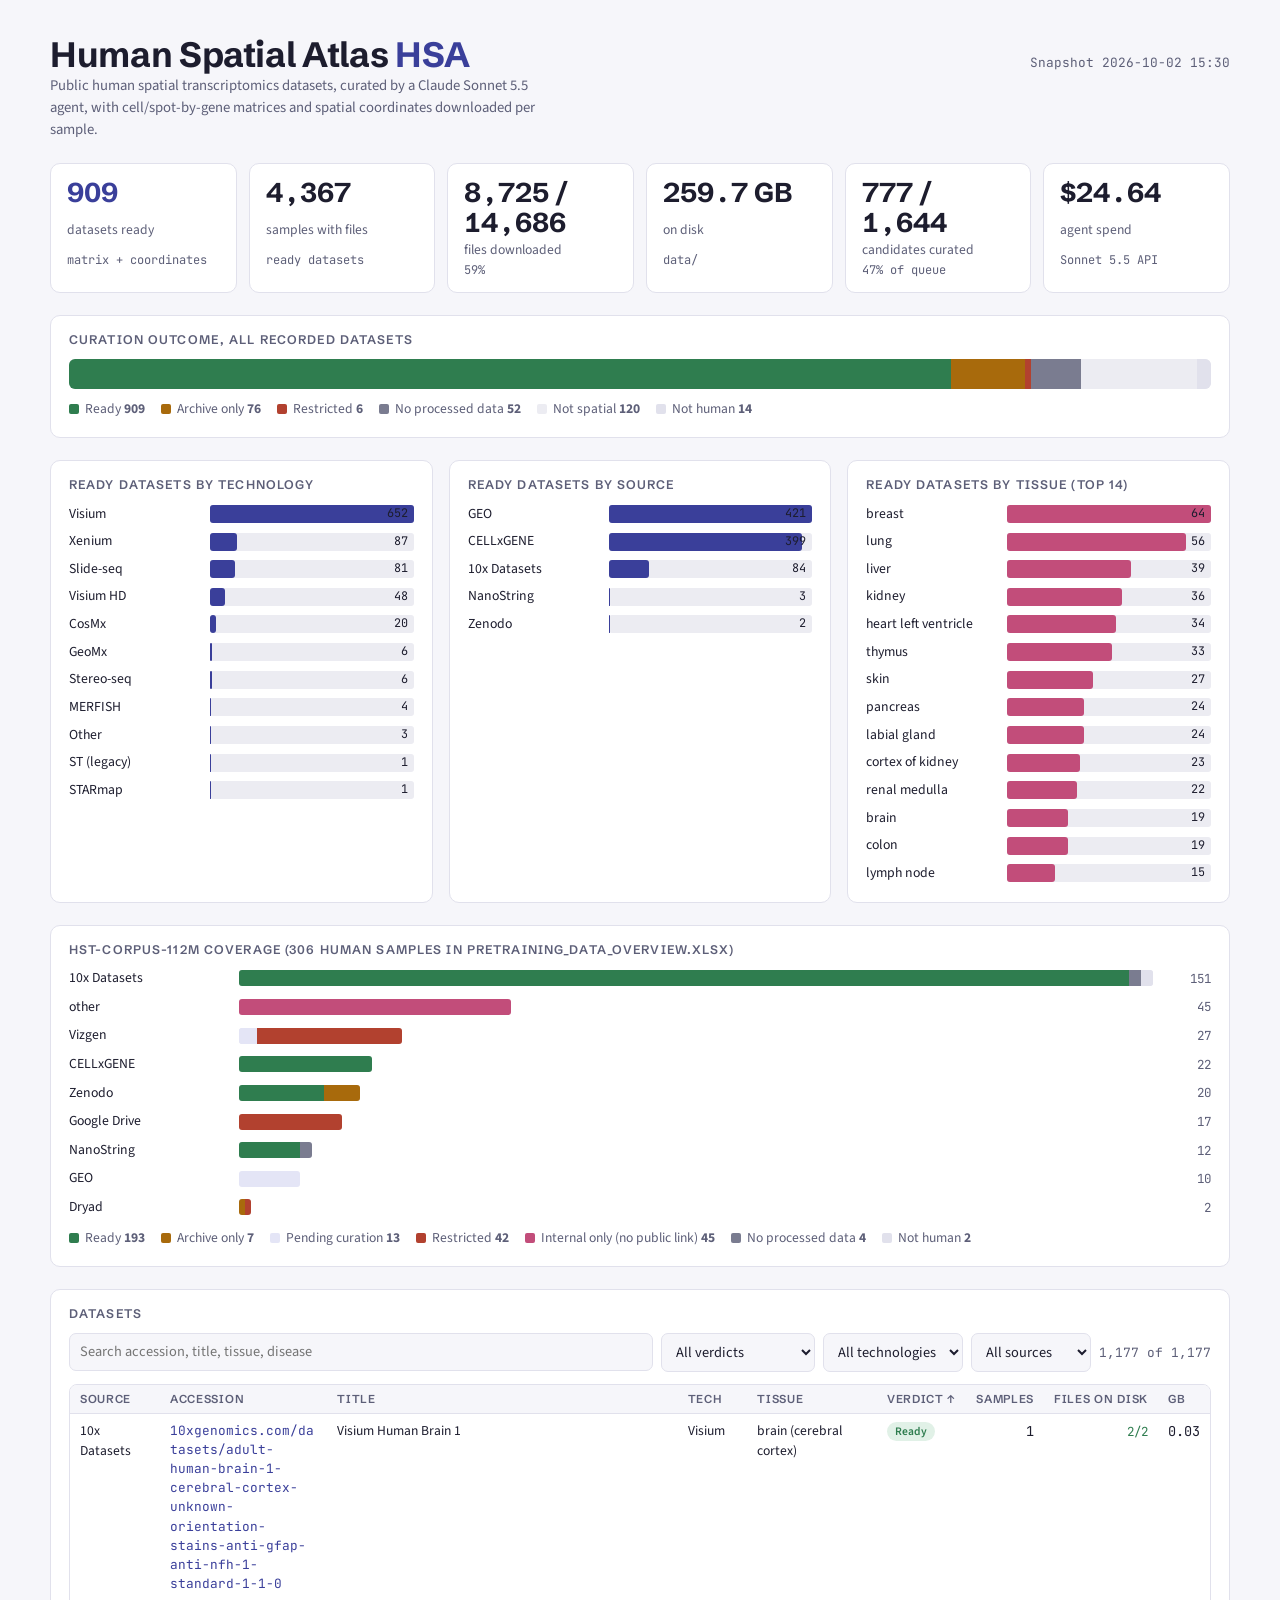
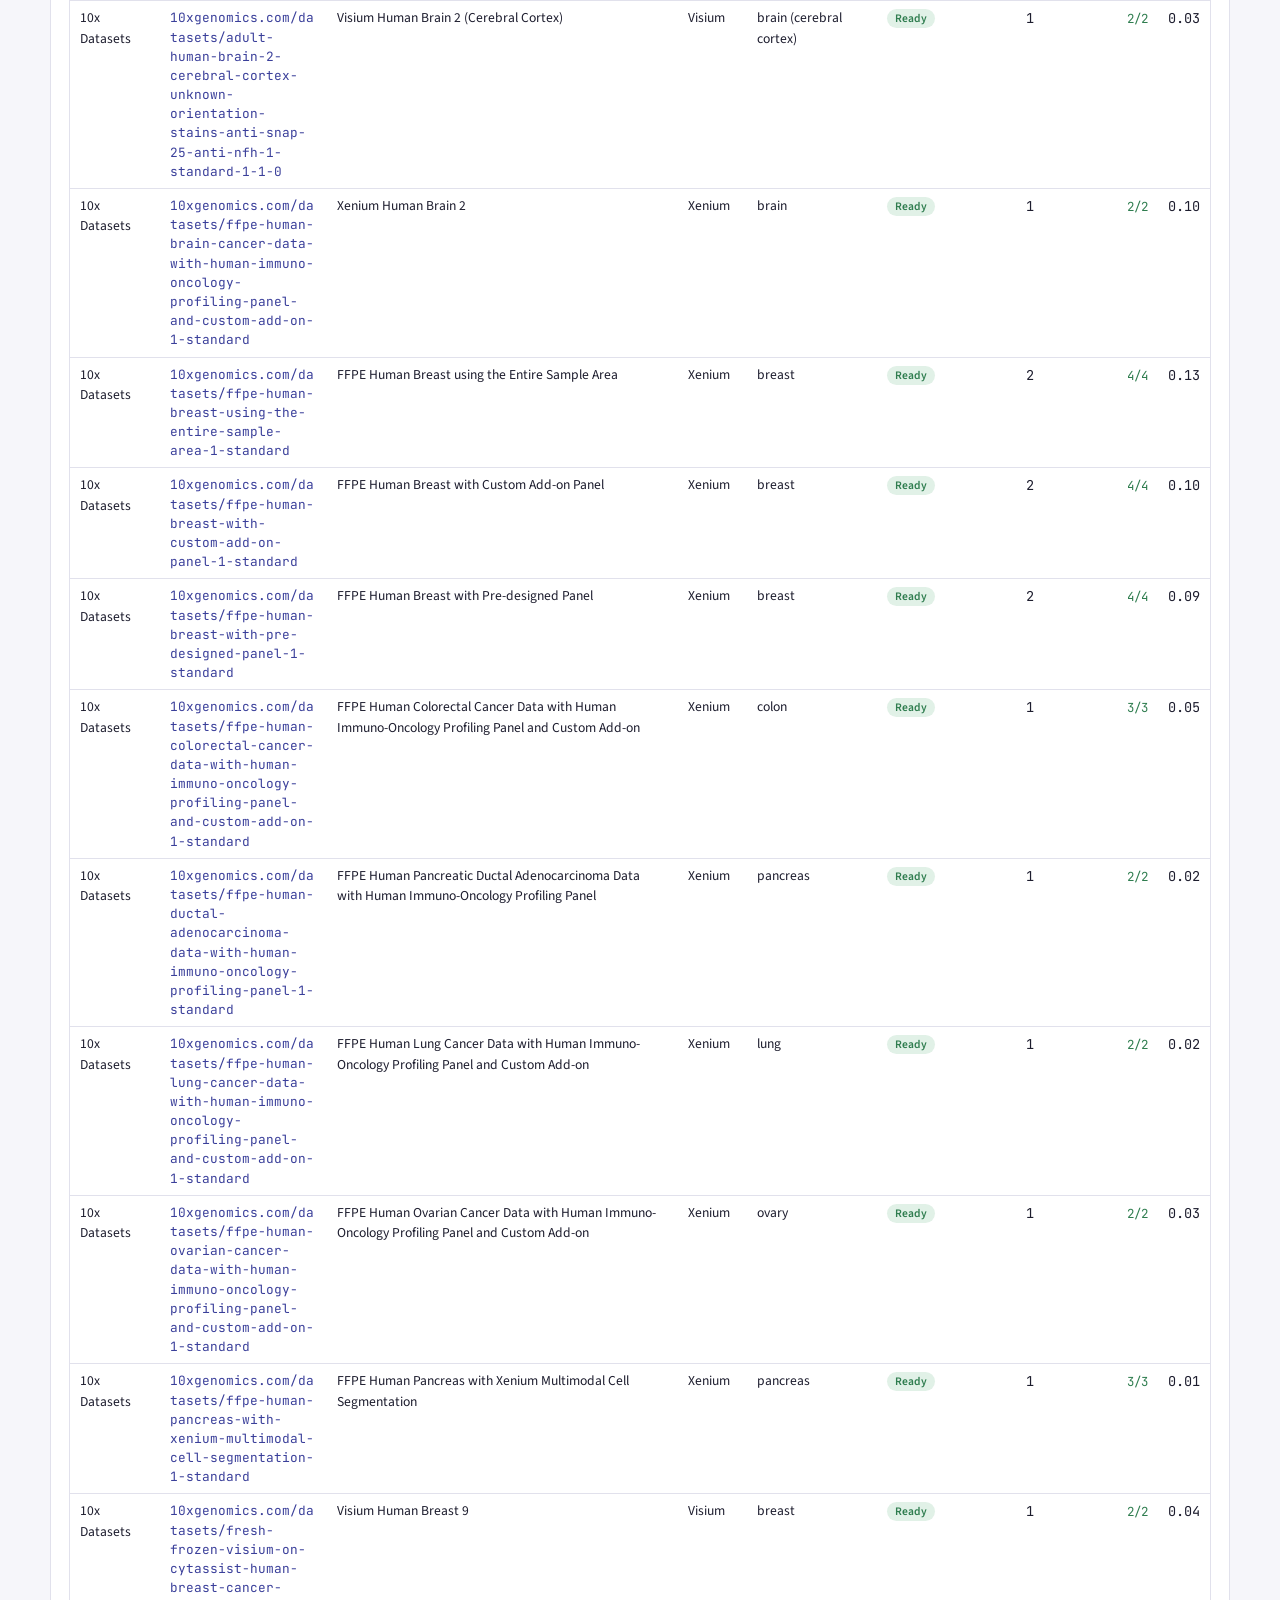
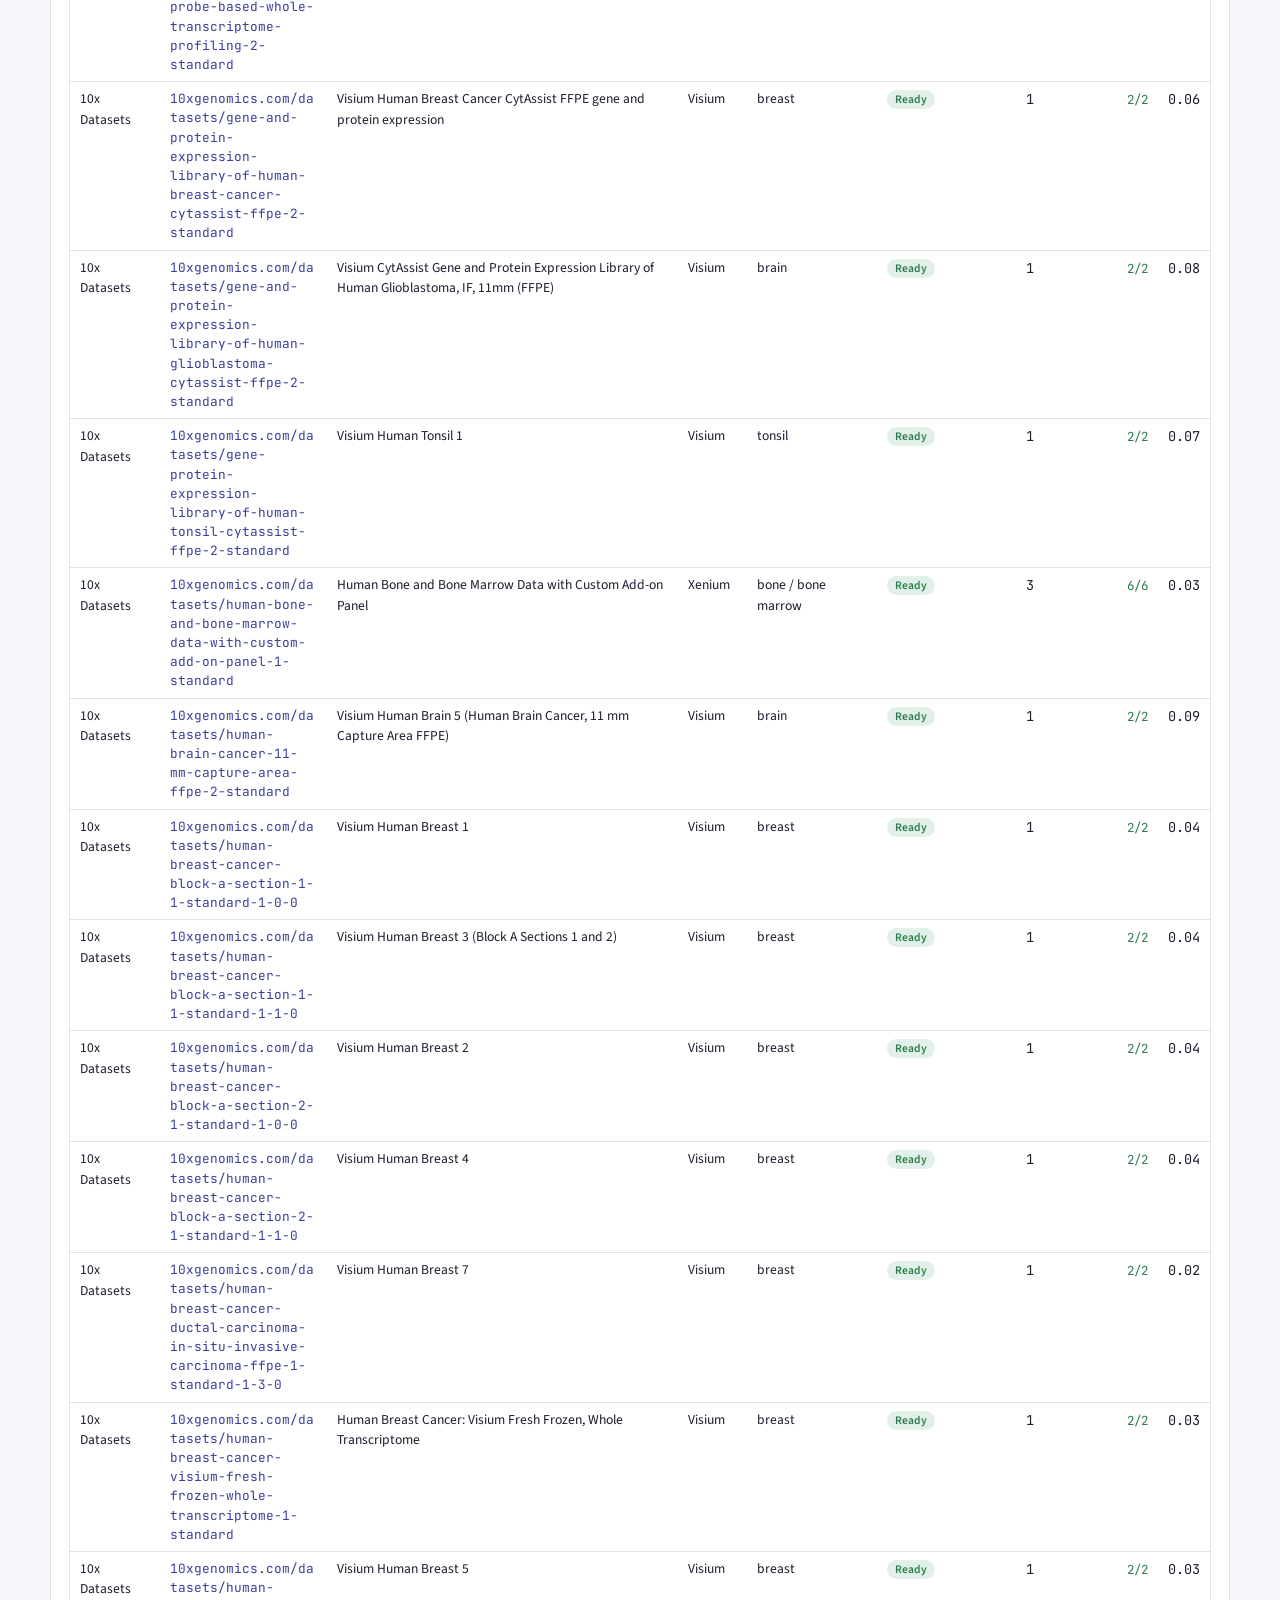
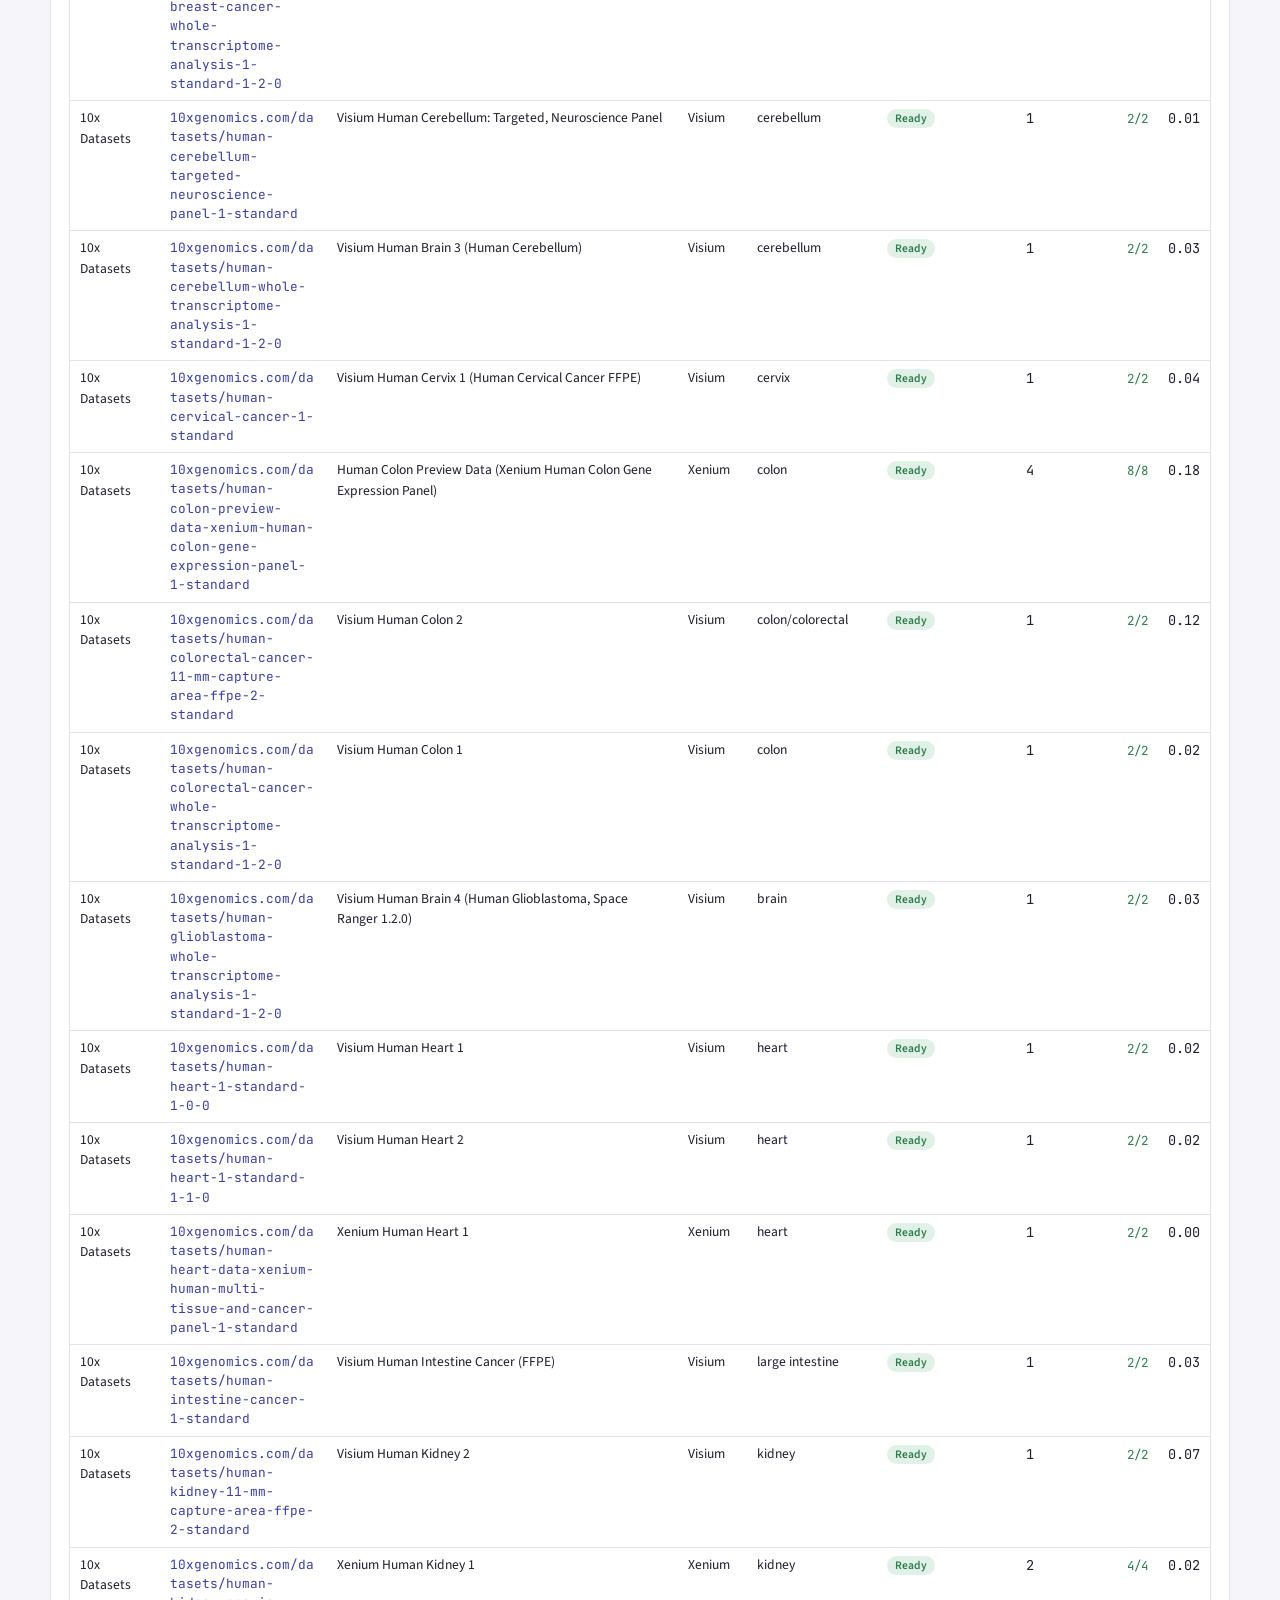
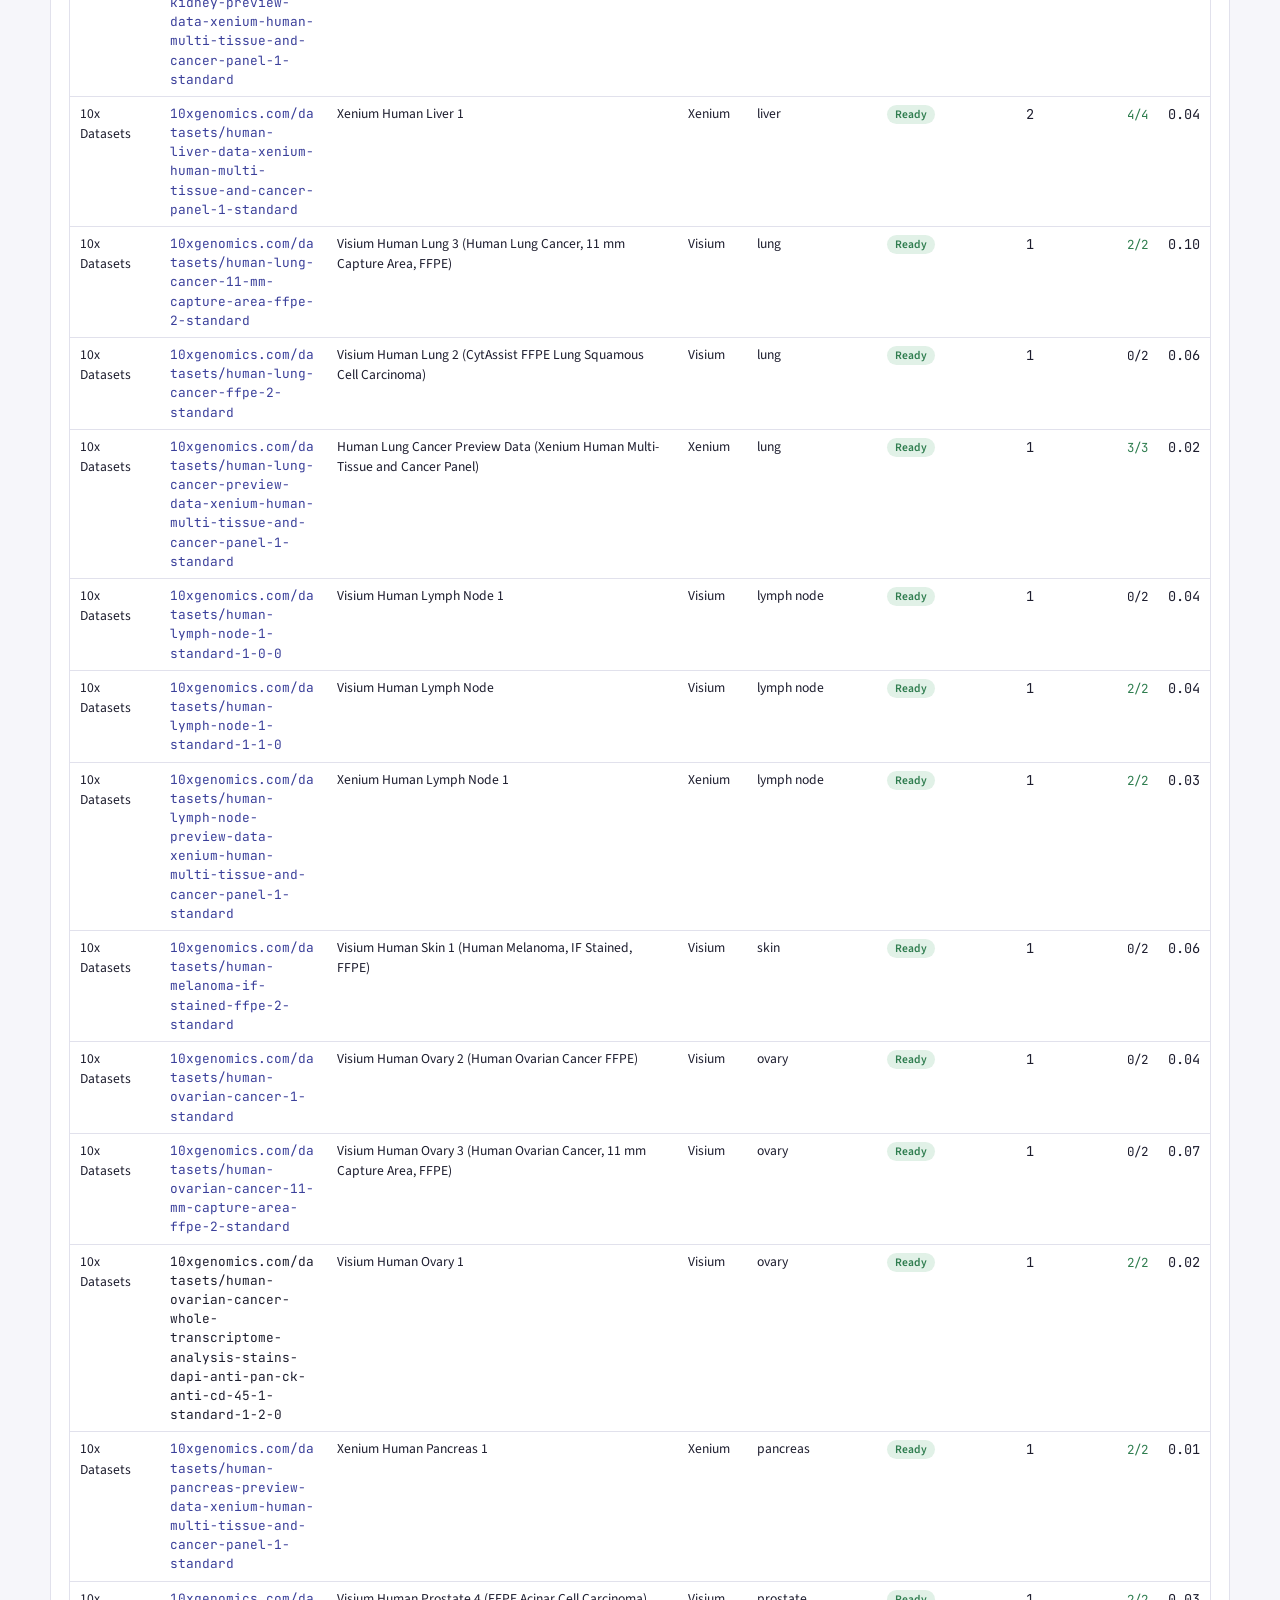
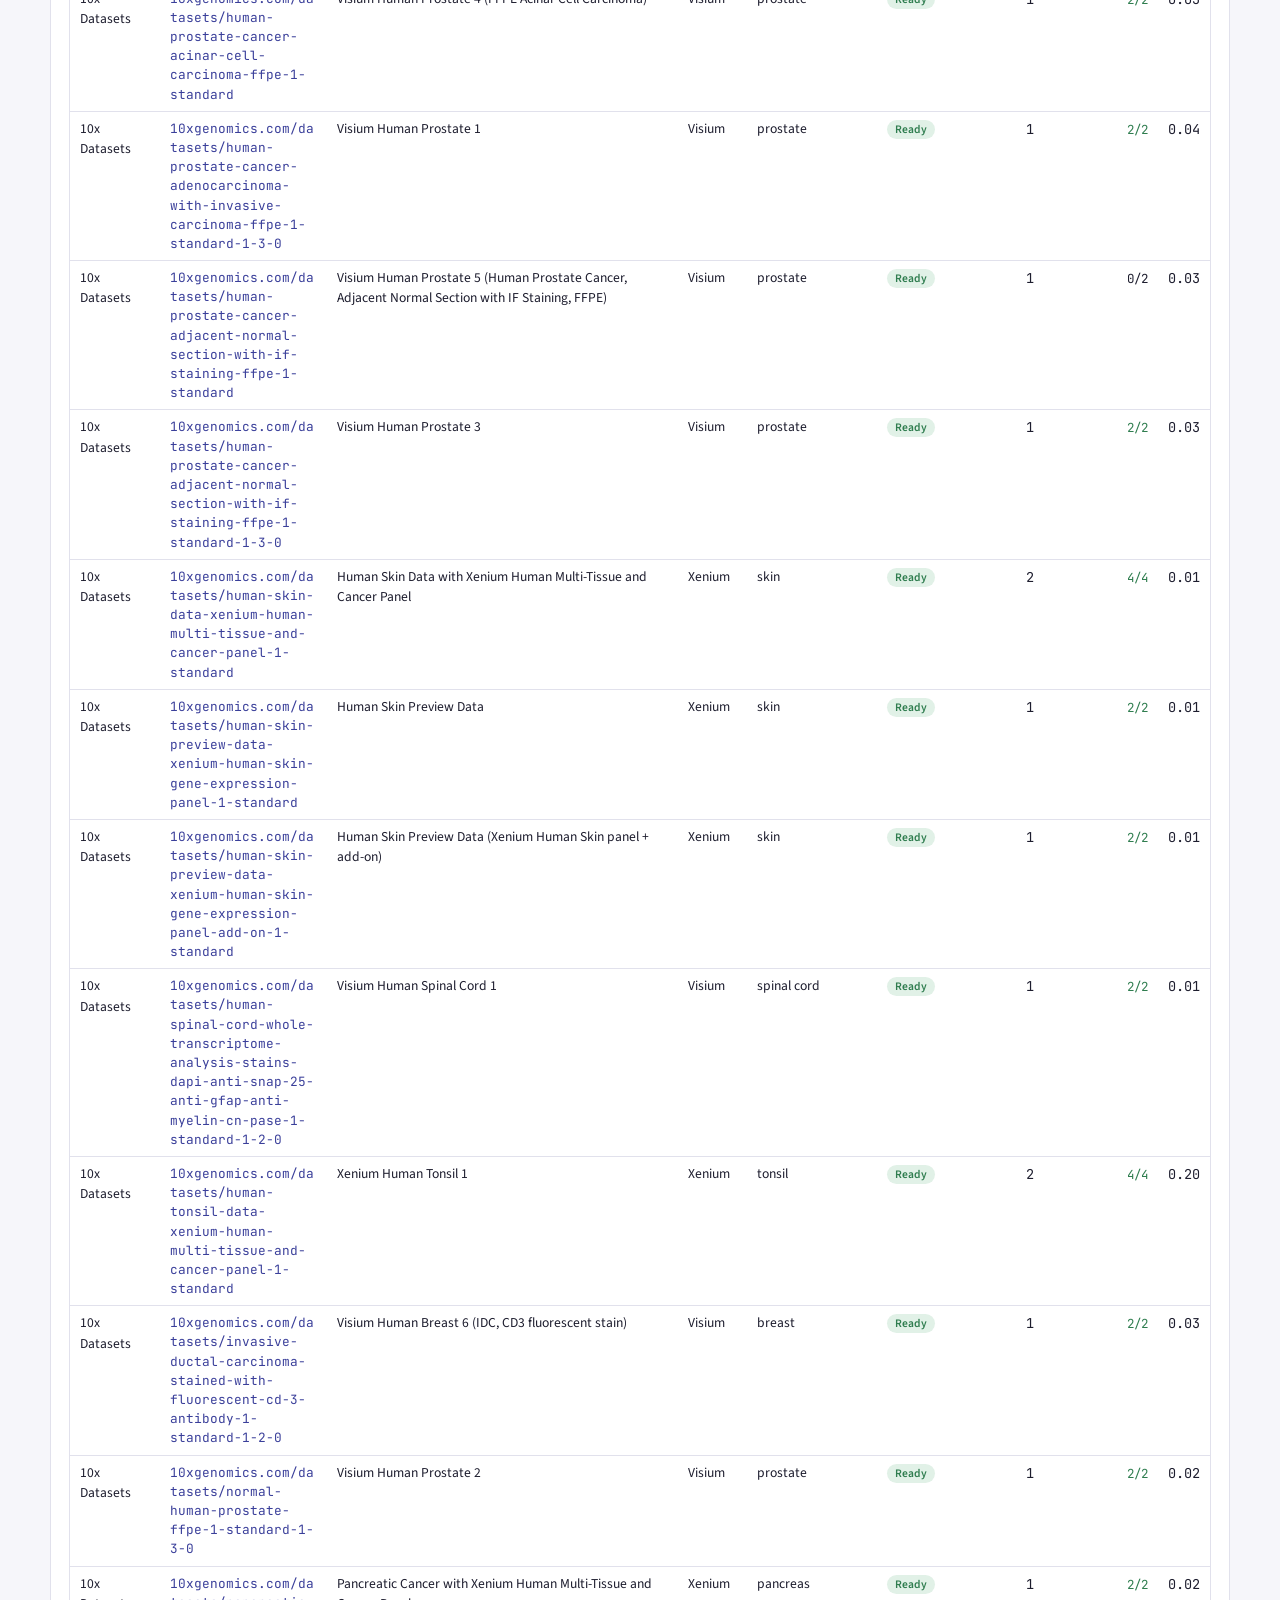
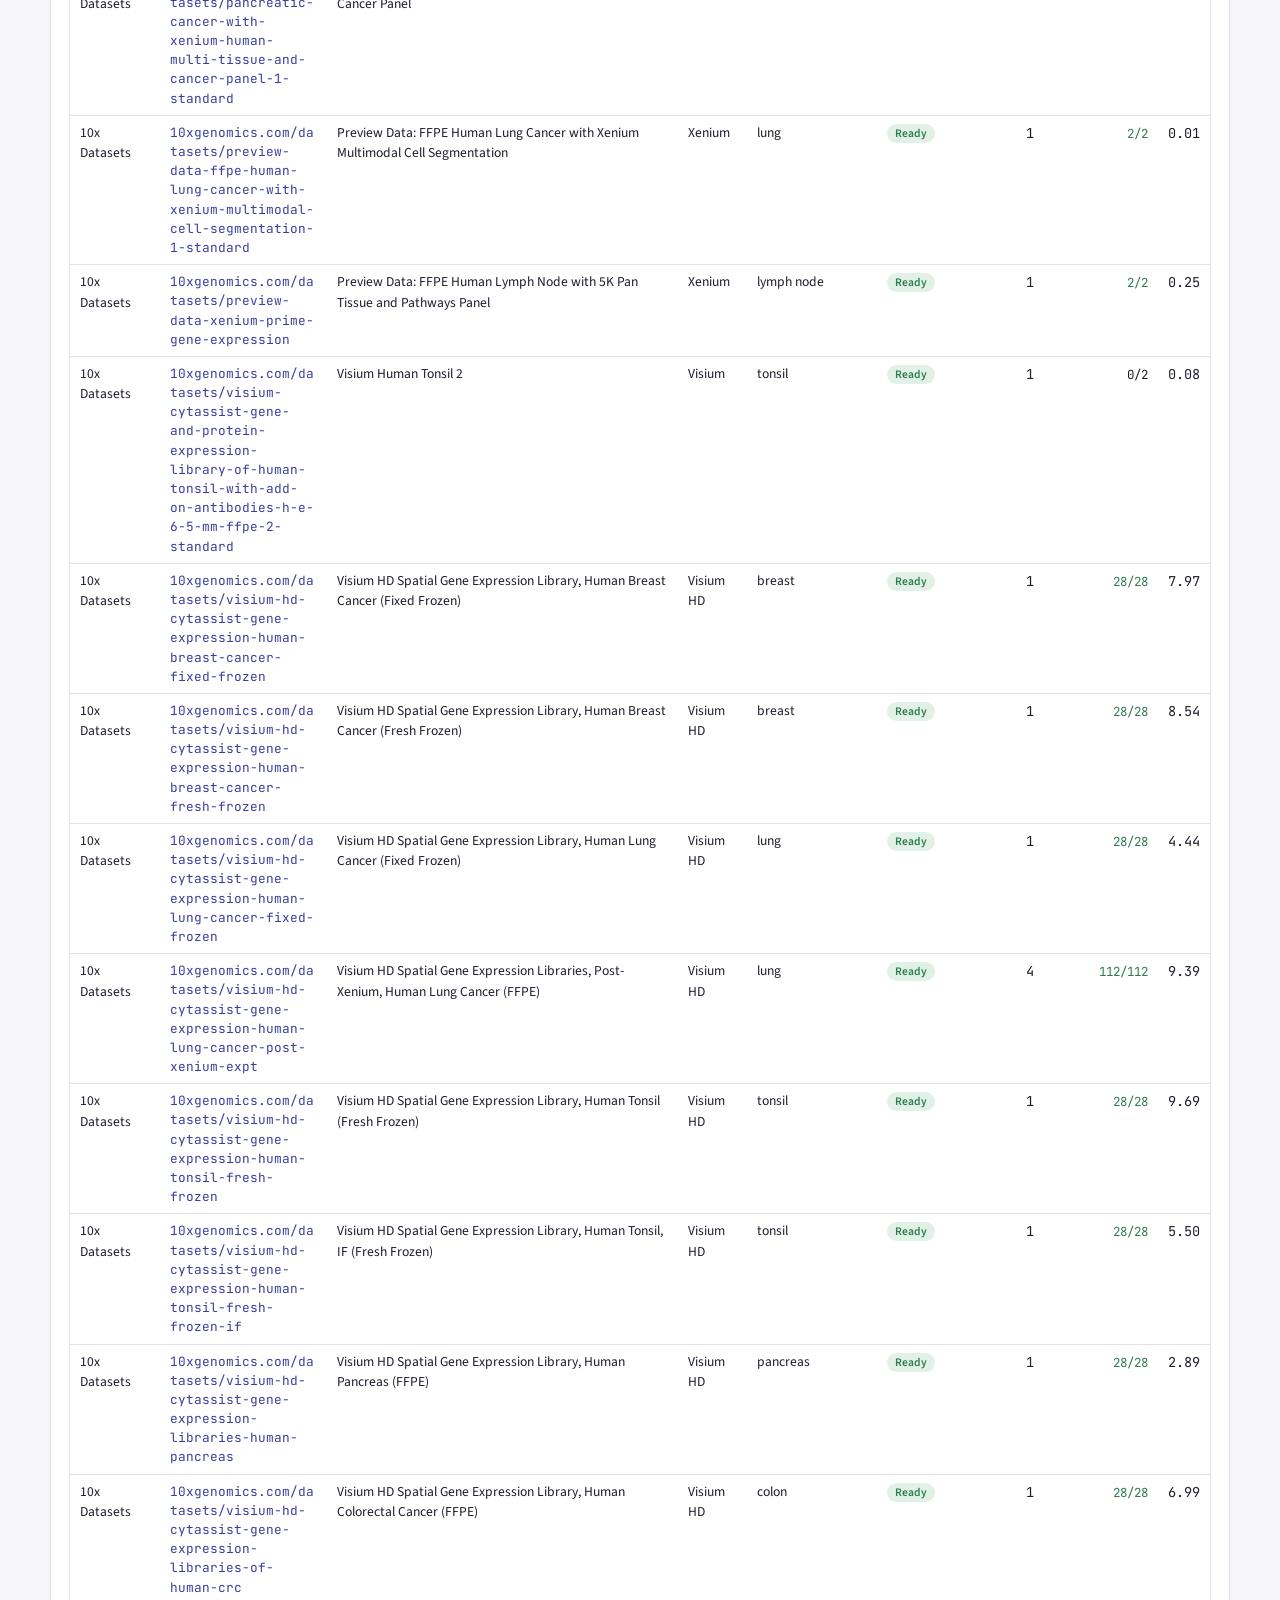
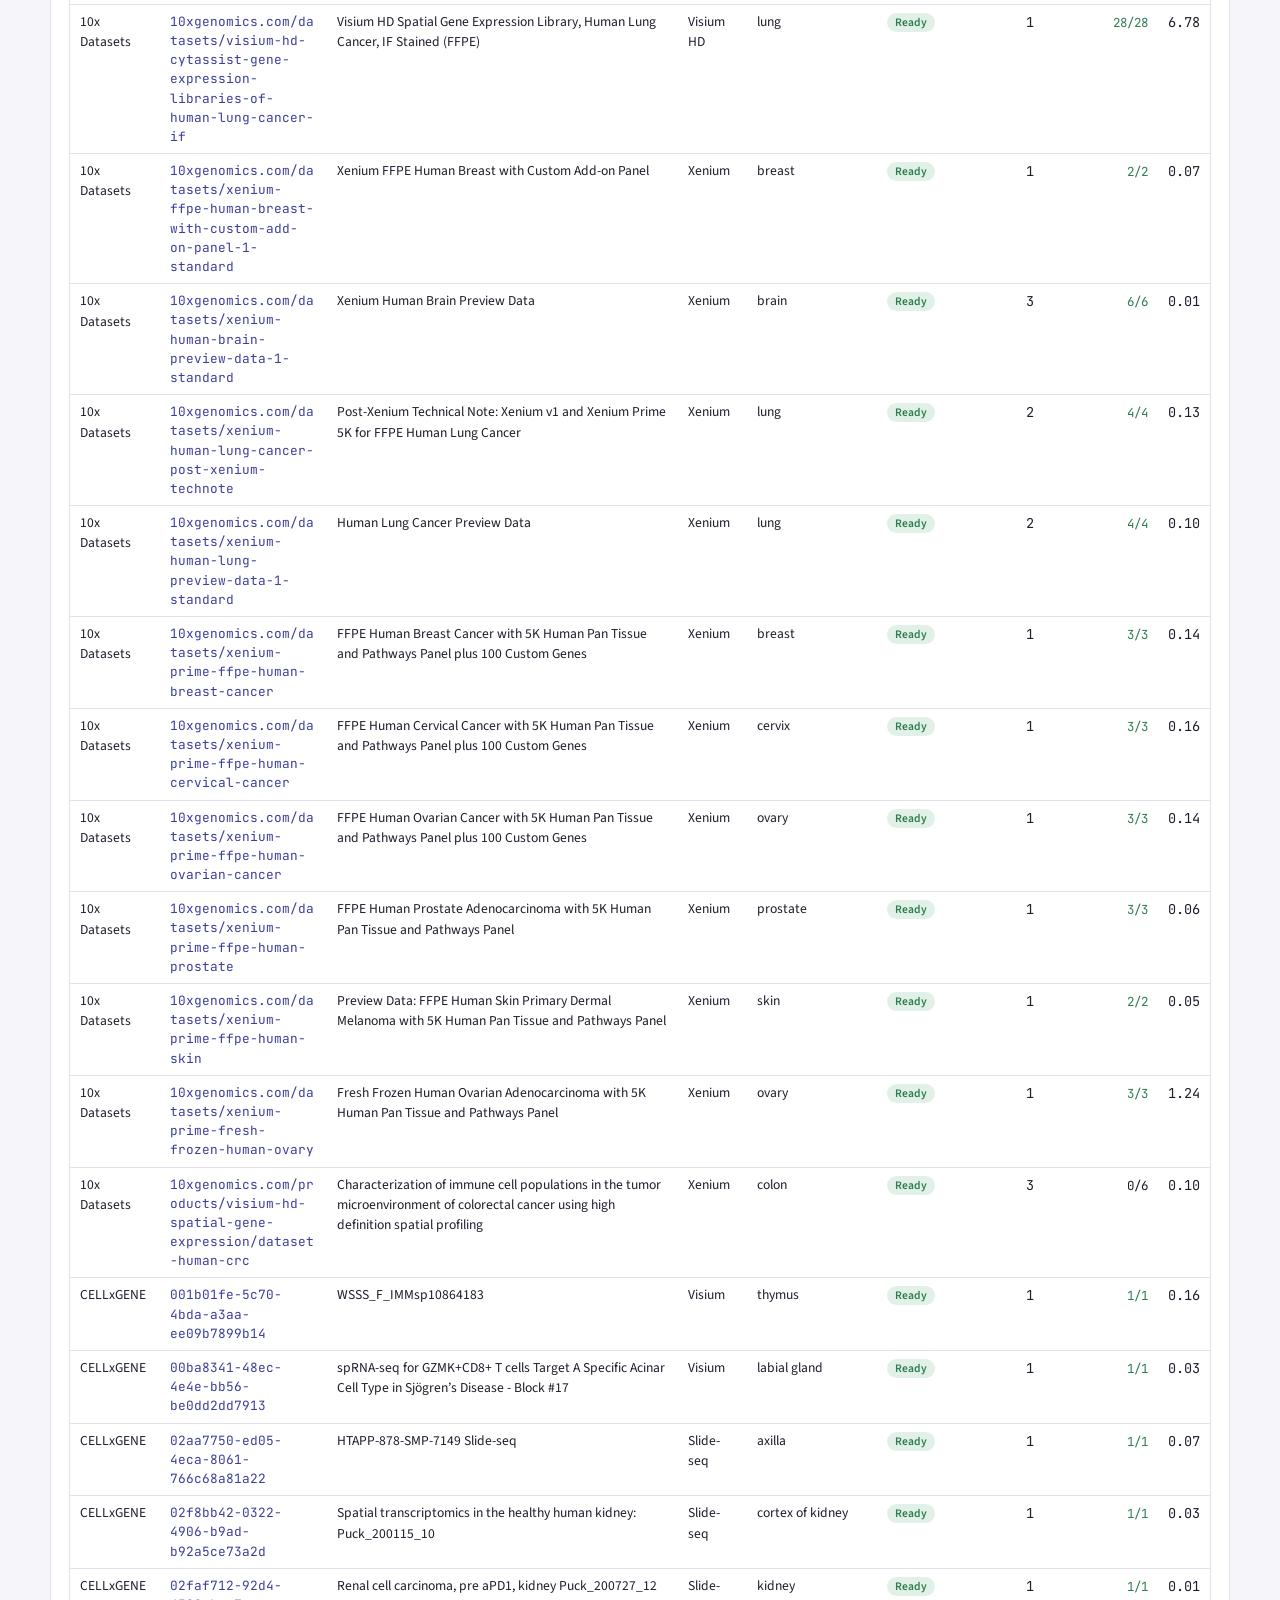
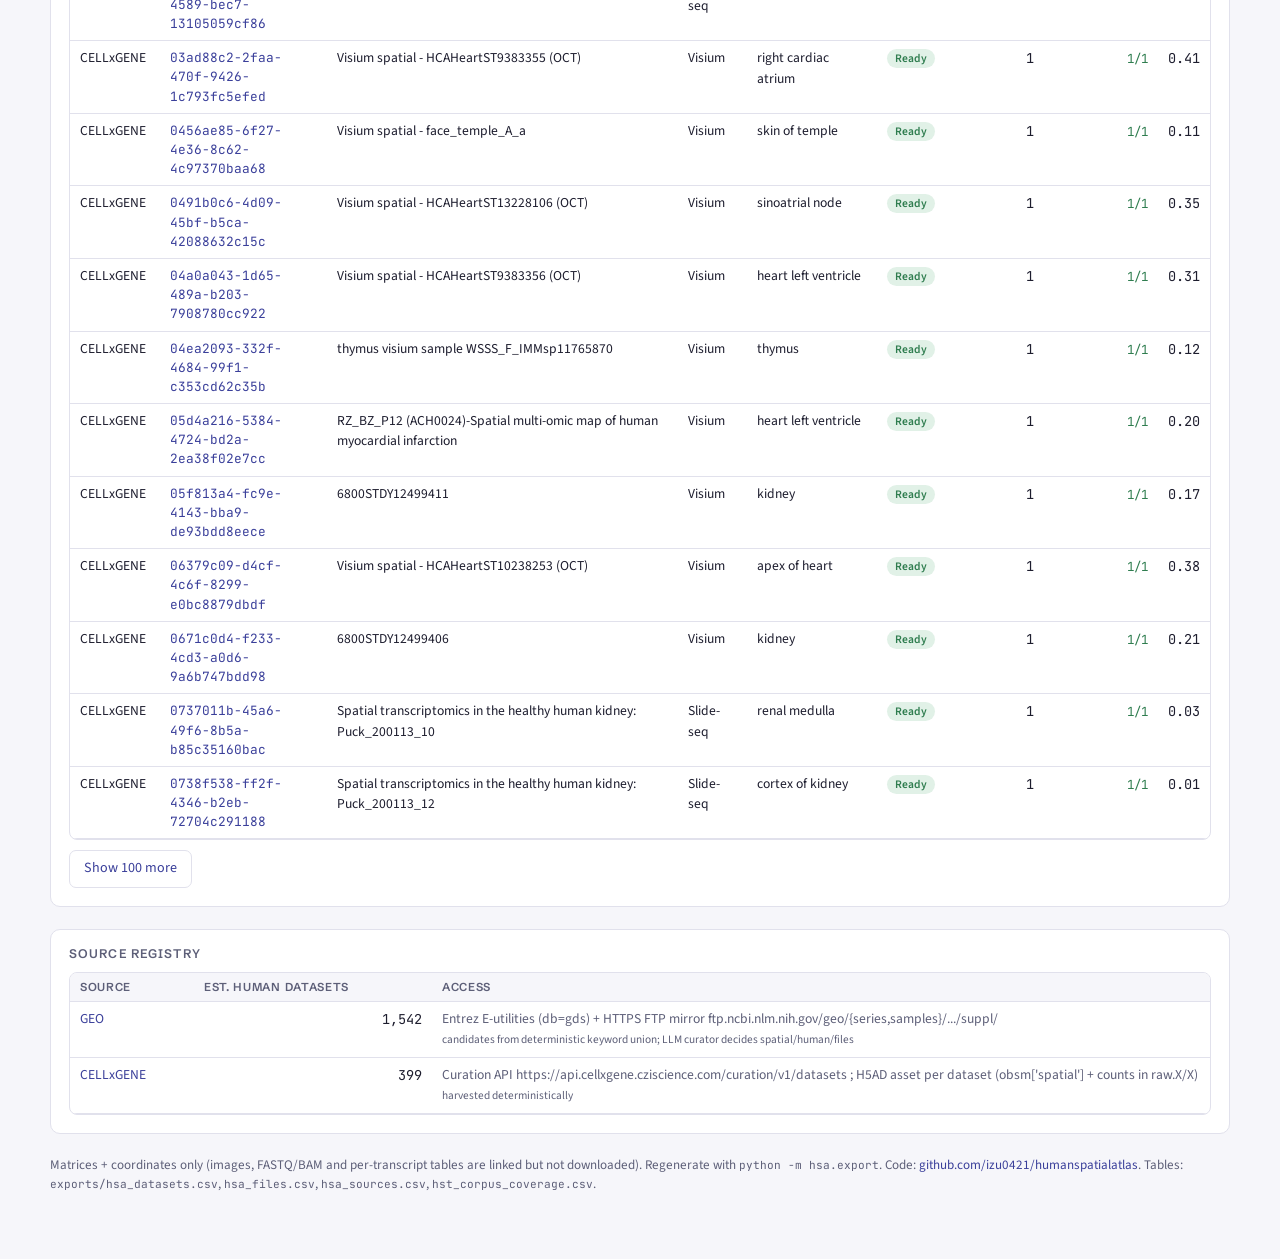
==== docs/index.html @ c93eb40c "Move dashboard to docs/ for GitHub Pages; refresh exports Co-Authored-By: Claude Opus 5.5 (1M contex" ====
<!doctype html>
<html lang="en"><head><meta charset="utf-8"><meta name="viewport" content="width=device-width, initial-scale=1, viewport-fit=cover"></head>
<body>
<title>Human Spatial Atlas</title>
<link rel="preconnect" href="https://fonts.googleapis.com">
<link rel="preconnect" href="https://fonts.gstatic.com" crossorigin>
<link rel="stylesheet" href="https://fonts.googleapis.com/css2?family=Schibsted+Grotesk:wght@500;700&family=Source+Sans+3:wght@400;600&family=JetBrains+Mono:wght@400;600&display=swap">
<style>
/* Layout: one column of stacked panels; summary tiles -> funnel -> breakdown grid -> coverage -> searchable table -> source registry.
   Palette borrows from H&E: hematoxylin indigo as accent, eosin pink as secondary, violet-biased neutrals. */
:root {
  --bg: #f6f6fa; --panel: #ffffff; --fg: #1d1d2e; --muted: #5d5f78; --line: #e1e1ec;
  --accent: #3a3f9a; --accent-soft: #e4e5f6; --eosin: #c24d7a; --eosin-soft: #f7e3ec;
  --ok: #2f7d4f; --ok-soft: #e1f1e7; --warn: #a86a0c; --warn-soft: #f8ecd6; --bad: #b2412f; --bad-soft: #f6e1dc;
  --grey: #7a7c90; --grey-soft: #ececf2;
  --f-display: "Schibsted Grotesk", "Helvetica Neue", Arial, sans-serif;
  --f-body: "Source Sans 3", "Segoe UI", Roboto, sans-serif;
  --f-mono: "JetBrains Mono", ui-monospace, Menlo, monospace;
}
@media (prefers-color-scheme: dark) { :root:not([data-theme="light"]) {
  --bg: #12121c; --panel: #1b1b28; --fg: #e8e8f2; --muted: #a0a2bb; --line: #2d2d40;
  --accent: #9da3f2; --accent-soft: #2a2c52; --eosin: #ec8fb2; --eosin-soft: #46263a;
  --ok: #6fcf95; --ok-soft: #1f3a2a; --warn: #e5b45a; --warn-soft: #3d3020; --bad: #ef8a77; --bad-soft: #43251f;
  --grey: #9a9cb2; --grey-soft: #282838; color-scheme: dark } }
:root[data-theme="dark"] {
  --bg: #12121c; --panel: #1b1b28; --fg: #e8e8f2; --muted: #a0a2bb; --line: #2d2d40;
  --accent: #9da3f2; --accent-soft: #2a2c52; --eosin: #ec8fb2; --eosin-soft: #46263a;
  --ok: #6fcf95; --ok-soft: #1f3a2a; --warn: #e5b45a; --warn-soft: #3d3020; --bad: #ef8a77; --bad-soft: #43251f;
  --grey: #9a9cb2; --grey-soft: #282838; color-scheme: dark }

body { background: var(--bg); color: var(--fg); font: 15px/1.5 var(--f-body); }
.wrap { max-width: 1180px; margin: 0 auto; padding-inline: 16px; padding-block: 28px 56px; display: grid; gap: 22px; }
header { display: flex; flex-wrap: wrap; align-items: baseline; justify-content: space-between; gap: 8px 24px; }
h1 { font: 700 clamp(1.6rem, 3.5vw, 2.2rem)/1.1 var(--f-display); margin: 0; letter-spacing: -0.01em; text-wrap: balance; }
h1 span { color: var(--accent); }
h2 { font: 600 0.78rem/1 var(--f-display); text-transform: uppercase; letter-spacing: 0.09em; color: var(--muted); margin: 0 0 12px; }
.sub { color: var(--muted); font-size: 0.92rem; max-width: 70ch; }
.stamp { font: 0.8rem var(--f-mono); color: var(--muted); }
.panel { background: var(--panel); border: 1px solid var(--line); border-radius: 10px; padding: 18px; min-width: 0; }

.kpis { display: grid; grid-template-columns: repeat(auto-fit, minmax(150px, 1fr)); gap: 12px; }
.kpi { background: var(--panel); border: 1px solid var(--line); border-radius: 10px; padding: 14px 16px; display: grid; gap: 2px; }
.kpi b { font: 700 1.7rem/1.1 var(--f-display); font-variant-numeric: tabular-nums; }
.kpi span { color: var(--muted); font-size: 0.85rem; }
.kpi small { font: 0.75rem var(--f-mono); color: var(--muted); }
.kpi.hero b { color: var(--accent); }

.funnel { display: flex; height: 30px; border-radius: 6px; overflow: hidden; background: var(--grey-soft); }
.funnel div { min-width: 2px; }
.legend { display: flex; flex-wrap: wrap; gap: 6px 16px; margin-top: 10px; font-size: 0.85rem; color: var(--muted); }
.legend i { display: inline-block; width: 10px; height: 10px; border-radius: 2px; margin-right: 6px; vertical-align: -1px; }

.grid3 { display: grid; grid-template-columns: repeat(auto-fit, minmax(300px, 1fr)); gap: 16px; }
.bars { display: grid; gap: 7px; }
.bar { display: grid; grid-template-columns: minmax(90px, 38%) 1fr; gap: 10px; align-items: center; font-size: 0.86rem; }
.bar .lab { overflow: hidden; text-overflow: ellipsis; white-space: nowrap; color: var(--fg); }
.bar .trk { position: relative; height: 18px; background: var(--grey-soft); border-radius: 3px; }
.bar .fill { position: absolute; inset: 0 auto 0 0; background: var(--accent); border-radius: 3px; }
.bar .fill.alt { background: var(--eosin); }
.bar .val { position: absolute; right: 6px; top: 0; line-height: 18px; font: 0.74rem var(--f-mono); color: var(--fg); font-variant-numeric: tabular-nums; }

.cov { display: grid; gap: 8px; }
.covrow { display: grid; grid-template-columns: minmax(100px, 160px) 1fr 48px; gap: 10px; align-items: center; font-size: 0.86rem; }
.covrow .stk { display: flex; height: 16px; border-radius: 3px; overflow: hidden; background: var(--grey-soft); }
.covrow .n { font: 0.78rem var(--f-mono); color: var(--muted); text-align: right; }

.controls { display: flex; flex-wrap: wrap; gap: 8px; align-items: center; margin-bottom: 12px; }
input[type=search], select { font: inherit; font-size: 0.9rem; padding: 7px 10px; border: 1px solid var(--line); border-radius: 7px; background: var(--bg); color: var(--fg); }
input[type=search] { flex: 1 1 240px; min-width: 0; }
input:focus-visible, select:focus-visible, button:focus-visible, th:focus-visible { outline: 2px solid var(--accent); outline-offset: 1px; }
.count { font: 0.8rem var(--f-mono); color: var(--muted); }
.tablebox { overflow-x: auto; border: 1px solid var(--line); border-radius: 8px; }
table { border-collapse: collapse; width: 100%; font-size: 0.85rem; }
th, td { text-align: left; padding: 7px 10px; border-bottom: 1px solid var(--line); vertical-align: top; }
th { font: 600 0.72rem var(--f-display); text-transform: uppercase; letter-spacing: 0.06em; color: var(--muted); background: var(--bg); position: sticky; top: 0; cursor: pointer; white-space: nowrap; user-select: none; }
th[aria-sort=ascending]::after { content: " \2191"; } th[aria-sort=descending]::after { content: " \2193"; }
td.num { font-family: var(--f-mono); font-variant-numeric: tabular-nums; text-align: right; white-space: nowrap; }
td.acc { font-family: var(--f-mono); font-size: 0.8rem; max-width: 220px; overflow-wrap: anywhere; }
td.title { min-width: 240px; max-width: 420px; }
a { color: var(--accent); text-decoration: none; } a:hover { text-decoration: underline; }
.pill { display: inline-block; padding: 1px 8px; border-radius: 99px; font: 600 0.72rem var(--f-body); white-space: nowrap; }
.v-ready { background: var(--ok-soft); color: var(--ok); }
.v-bundle_only { background: var(--warn-soft); color: var(--warn); }
.v-restricted { background: var(--bad-soft); color: var(--bad); }
.v-not_human, .v-not_spatial, .v-no_processed_data { background: var(--grey-soft); color: var(--grey); }
.prog { font-family: var(--f-mono); font-size: 0.78rem; }
.prog.full { color: var(--ok); }
button.more { font: inherit; font-size: 0.88rem; margin-top: 10px; padding: 7px 14px; border-radius: 7px; border: 1px solid var(--line); background: var(--panel); color: var(--accent); cursor: pointer; }
.src td:nth-child(3) { max-width: 520px; color: var(--muted); }
footer { color: var(--muted); font-size: 0.82rem; }
code { font-family: var(--f-mono); font-size: 0.85em; }
@media (prefers-reduced-motion: no-preference) { .bar .fill, .funnel div { transition: width .4s ease; } }
</style>

<div class="wrap">
  <header>
    <div>
      <h1>Human Spatial Atlas <span>HSA</span></h1>
      <div class="sub">Public human spatial transcriptomics datasets, curated by a Claude Sonnet 5.5 agent, with cell/spot-by-gene matrices and spatial coordinates downloaded per sample.</div>
    </div>
    <div class="stamp" id="stamp"></div>
  </header>

  <section class="kpis" id="kpis" aria-label="Summary"></section>

  <section class="panel">
    <h2>Curation outcome, all recorded datasets</h2>
    <div class="funnel" id="funnel" role="img" aria-label="Datasets by verdict"></div>
    <div class="legend" id="funnelLegend"></div>
  </section>

  <section class="grid3">
    <div class="panel"><h2>Ready datasets by technology</h2><div class="bars" id="byTech"></div></div>
    <div class="panel"><h2>Ready datasets by source</h2><div class="bars" id="bySource"></div></div>
    <div class="panel"><h2>Ready datasets by tissue (top 14)</h2><div class="bars" id="byTissue"></div></div>
  </section>

  <section class="panel" id="covPanel">
    <h2>HST-Corpus-112M coverage (306 human samples in pretraining_data_overview.xlsx)</h2>
    <div class="cov" id="cov"></div>
    <div class="legend" id="covLegend"></div>
  </section>

  <section class="panel">
    <h2>Datasets</h2>
    <div class="controls">
      <input type="search" id="q" placeholder="Search accession, title, tissue, disease" aria-label="Search datasets">
      <select id="fVerdict" aria-label="Filter by verdict"></select>
      <select id="fTech" aria-label="Filter by technology"></select>
      <select id="fSource" aria-label="Filter by source"></select>
      <span class="count" id="count"></span>
    </div>
    <div class="tablebox">
      <table id="tbl">
        <thead><tr>
          <th data-k="source" tabindex="0">Source</th><th data-k="accession" tabindex="0">Accession</th>
          <th data-k="title" tabindex="0">Title</th><th data-k="technology_norm" tabindex="0">Tech</th>
          <th data-k="tissue_norm" tabindex="0">Tissue</th><th data-k="verdict" tabindex="0">Verdict</th>
          <th data-k="n_samples_with_files" tabindex="0">Samples</th><th data-k="n_files_downloaded" tabindex="0">Files on disk</th>
          <th data-k="gb" tabindex="0">GB</th>
        </tr></thead>
        <tbody id="rows"></tbody>
      </table>
    </div>
    <button class="more" id="more" type="button">Show 100 more</button>
  </section>

  <section class="panel src">
    <h2>Source registry</h2>
    <div class="tablebox"><table><thead><tr><th>Source</th><th>Est. human datasets</th><th>Access</th></tr></thead><tbody id="srcRows"></tbody></table></div>
  </section>

  <footer>Matrices + coordinates only (images, FASTQ/BAM and per-transcript tables are linked but not downloaded). Regenerate with <code>python -m hsa.export</code>. Code: <a href="https://github.com/izu0421/humanspatialatlas">github.com/izu0421/humanspatialatlas</a>. Tables: <code>exports/hsa_datasets.csv</code>, <code>hsa_files.csv</code>, <code>hsa_sources.csv</code>, <code>hst_corpus_coverage.csv</code>.</footer>
</div>

<script type="application/json" id="hsa-data">{"generated": "2026-10-02 15:30", "kpi": {"datasets": 1177, "ready": 909, "samples": 4367, "files_done": 8725, "files_total": 14686, "disk_gb": 259.7, "usd": 24.64, "cand_total": 1644, "cand_done": 777}, "datasets": [{"source": "Dryad", "accession": "datadryad.org/stash/dataset/doi:10.5061/dryad.37pvmcvsg", "title": "MERFISH Healthy & Fibrotic Human Liver", "technology_norm": "MERFISH", "tissue_norm": "liver", "disease": "healthy and fibrosis", "verdict": "bundle_only", "n_samples_with_files": 0, "n_files": 0, "n_files_downloaded": 0, "n_bundles": 0, "gb": 0.0, "url": "https://datadryad.org/stash/dataset/doi:10.5061/dryad.37pvmcvsg"}, {"source": "GEO", "accession": "GSE148321", "title": "Dietary palmitic acid promotes a prometastatic epigenetic memory related to tumor innervation", "technology_norm": "Visium", "tissue_norm": "human oral squamous cell carcinoma xenog", "disease": "Oral squamous cell carcinoma / metastasis", "verdict": "bundle_only", "n_samples_with_files": 4, "n_files": 12, "n_files_downloaded": 0, "n_bundles": 4, "gb": 0.13, "url": "https://www.ncbi.nlm.nih.gov/geo/query/acc.cgi?acc=GSE148321"}, {"source": "GEO", "accession": "GSE165657", "title": "Molecular and spatial design of human cerebellar development", "technology_norm": "Visium", "tissue_norm": "fetal cerebellum", "disease": "normal development", "verdict": "bundle_only", "n_samples_with_files": 8, "n_files": 24, "n_files_downloaded": 0, "n_bundles": 1, "gb": 0.232, "url": ""}, {"source": "GEO", "accession": "GSE171406", "title": "Integration of spatial and single cell transcriptomics localizes epithelial-immune cross-talk in kidney injury", "technology_norm": "Visium", "tissue_norm": "kidney", "disease": "nephrectomy (human); AKI models are mouse", "verdict": "bundle_only", "n_samples_with_files": 1, "n_files": 1, "n_files_downloaded": 0, "n_bundles": 1, "gb": 0.01, "url": ""}, {"source": "GEO", "accession": "GSE178221", "title": "SpotClean adjusts for spot swapping in spatial transcriptomics data", "technology_norm": "Visium", "tissue_norm": "human skin (4 mm punch) encased in mouse", "disease": "", "verdict": "bundle_only", "n_samples_with_files": 0, "n_files": 0, "n_files_downloaded": 0, "n_bundles": 3, "gb": 0.0, "url": "https://www.ncbi.nlm.nih.gov/geo/query/acc.cgi?acc=GSE178221"}, {"source": "GEO", "accession": "GSE178361", "title": "Human distal lung maps and lineage hierarchies reveal a bipotent progenitor [Spatial transcriptomics]", "technology_norm": "Visium", "tissue_norm": "lung (distal lung", "disease": "", "verdict": "bundle_only", "n_samples_with_files": 0, "n_files": 0, "n_files_downloaded": 0, "n_bundles": 2, "gb": 0.0, "url": ""}, {"source": "GEO", "accession": "GSE183456", "title": "Spatial atlas of healthy and injured cell states and niches in the human kidney [Visium ST]", "technology_norm": "Visium", "tissue_norm": "kidney", "disease": "healthy and injured kidney (e.g. AKI/CKD)", "verdict": "bundle_only", "n_samples_with_files": 0, "n_files": 0, "n_files_downloaded": 0, "n_bundles": 23, "gb": 0.0, "url": "https://www.ncbi.nlm.nih.gov/geo/query/acc.cgi?acc=GSE183456"}, {"source": "GEO", "accession": "GSE189184", "title": "Divergent spatial microdomains drive inflammation and repair in Ulcerative and Immune Checkpoint Therapy Colitis - Spatial Transcriptomics", "technology_norm": "Visium", "tissue_norm": "colon", "disease": "ulcerative colitis / immune checkpoint therapy colitis", "verdict": "bundle_only", "n_samples_with_files": 0, "n_files": 0, "n_files_downloaded": 0, "n_bundles": 16, "gb": 0.0, "url": "https://www.ncbi.nlm.nih.gov/geo/query/acc.cgi?acc=GSE189184"}, {"source": "GEO", "accession": "GSE194329", "title": "Spatial multi-omics reveals vulnerabilities of radial glia-like cancer-initiating cells within distinct ecosystems of pediatric and adult malignant gliomas", "technology_norm": "Visium", "tissue_norm": "brain", "disease": "glioma (DMG, GBM)", "verdict": "bundle_only", "n_samples_with_files": 0, "n_files": 0, "n_files_downloaded": 0, "n_bundles": 11, "gb": 0.0, "url": ""}, {"source": "GEO", "accession": "GSE197023", "title": "Spatial transcriptomics + scRNA-seq in atopic dermatitis [ST]", "technology_norm": "Visium", "tissue_norm": "skin", "disease": "atopic dermatitis", "verdict": "bundle_only", "n_samples_with_files": 0, "n_files": 0, "n_files_downloaded": 0, "n_bundles": 19, "gb": 0.0, "url": ""}, {"source": "GEO", "accession": "GSE197317", "title": "Developing human pancreas - spatial transcriptomics", "technology_norm": "Visium", "tissue_norm": "fetal pancreas", "disease": "normal", "verdict": "bundle_only", "n_samples_with_files": 0, "n_files": 0, "n_files_downloaded": 0, "n_bundles": 8, "gb": 0.0, "url": ""}, {"source": "GEO", "accession": "GSE200310", "title": "Spatial transcriptome sequencing of primary nasopharyngeal carcinoma tissues", "technology_norm": "Visium", "tissue_norm": "nasopharynx", "disease": "nasopharyngeal carcinoma", "verdict": "bundle_only", "n_samples_with_files": 2, "n_files": 2, "n_files_downloaded": 0, "n_bundles": 2, "gb": 0.014, "url": ""}, {"source": "GEO", "accession": "GSE205632", "title": "Zika virus co-opts miRNA networks to persist in placental microenvironments detected by spatial transcriptomics", "technology_norm": "Visium", "tissue_norm": "placenta", "disease": "Zika virus infection", "verdict": "bundle_only", "n_samples_with_files": 8, "n_files": 8, "n_files_downloaded": 0, "n_bundles": 1, "gb": 0.066, "url": ""}, {"source": "GEO", "accession": "GSE206306", "title": "Spatial transcriptomic atlas of the human kidney papilla in stone disease", "technology_norm": "Visium", "tissue_norm": "kidney papilla", "disease": "kidney stone disease (calcium oxalate nephrolithiasis) and healthy", "verdict": "bundle_only", "n_samples_with_files": 0, "n_files": 0, "n_files_downloaded": 0, "n_bundles": 7, "gb": 0.0, "url": ""}, {"source": "GEO", "accession": "GSE208747", "title": "Decoding spatial gene activity changes in multiple sclerosis lesion progression", "technology_norm": "Visium", "tissue_norm": "brain (white and grey matter ms lesions)", "disease": "Multiple sclerosis", "verdict": "bundle_only", "n_samples_with_files": 0, "n_files": 0, "n_files_downloaded": 0, "n_bundles": 26, "gb": 0.0, "url": ""}, {"source": "GEO", "accession": "GSE213699", "title": "Spatial transcriptomics of ovarian cancer tumors", "technology_norm": "Visium", "tissue_norm": "ovary / omentum", "disease": "ovarian cancer", "verdict": "bundle_only", "n_samples_with_files": 0, "n_files": 0, "n_files_downloaded": 0, "n_bundles": 8, "gb": 0.0, "url": "https://www.ncbi.nlm.nih.gov/geo/query/acc.cgi?acc=GSE213699"}, {"source": "GEO", "accession": "GSE214611", "title": "Single Cell Spatial Transcriptomics Redefines the Borderzone induced by Myocardial Infarction and Mechanical Injury", "technology_norm": "Visium", "tissue_norm": "heart", "disease": "myocardial infarction (STEMI)", "verdict": "bundle_only", "n_samples_with_files": 0, "n_files": 0, "n_files_downloaded": 0, "n_bundles": 1, "gb": 0.0, "url": "https://www.ncbi.nlm.nih.gov/geo/query/acc.cgi?acc=GSE214611"}, {"source": "GEO", "accession": "GSE215994", "title": "Spatial transcriptomics on human dorsal root ganglion (DRG)", "technology_norm": "Visium", "tissue_norm": "dorsal root ganglion", "disease": "", "verdict": "bundle_only", "n_samples_with_files": 2, "n_files": 2, "n_files_downloaded": 0, "n_bundles": 1, "gb": 0.016, "url": ""}, {"source": "GEO", "accession": "GSE217237", "title": "Prospective transcriptional landscape of ectocervix samples from Kenyan cohort", "technology_norm": "Visium", "tissue_norm": "ectocervix", "disease": "", "verdict": "bundle_only", "n_samples_with_files": 0, "n_files": 0, "n_files_downloaded": 0, "n_bundles": 0, "gb": 0.0, "url": "https://www.ncbi.nlm.nih.gov/geo/query/acc.cgi?acc=GSE217237"}, {"source": "GEO", "accession": "GSE220442", "title": "Spatially resolved transcriptomics reveals genes associated with the vulnerability of middle temporal gyrus in Alzheimer's disease", "technology_norm": "Visium", "tissue_norm": "middle temporal gyrus", "disease": "Alzheimer's disease", "verdict": "bundle_only", "n_samples_with_files": 1, "n_files": 1, "n_files_downloaded": 0, "n_bundles": 1, "gb": 0.0, "url": ""}, {"source": "GEO", "accession": "GSE220978", "title": "Spatial Multi-omics Reveals the Heterogeneity of Tumor Microenvironment in the OSF-Associated OSCC", "technology_norm": "Visium", "tissue_norm": "oral cavity", "disease": "OSF-associated oral squamous cell carcinoma", "verdict": "bundle_only", "n_samples_with_files": 4, "n_files": 12, "n_files_downloaded": 0, "n_bundles": 4, "gb": 0.186, "url": ""}, {"source": "GEO", "accession": "GSE221390", "title": "Comparative skin cancer atlas and interactome (Visium SCC/BCC/melanoma)", "technology_norm": "Visium", "tissue_norm": "skin", "disease": "SCC, BCC, melanoma", "verdict": "bundle_only", "n_samples_with_files": 0, "n_files": 0, "n_files_downloaded": 0, "n_bundles": 7, "gb": 0.0, "url": ""}, {"source": "GEO", "accession": "GSE222987", "title": "SARS-CoV-2 Niches in Human Placenta Revealed by Spatial Transcriptomics", "technology_norm": "Visium", "tissue_norm": "placenta", "disease": "SARS-CoV-2 / COVID-19", "verdict": "bundle_only", "n_samples_with_files": 16, "n_files": 16, "n_files_downloaded": 0, "n_bundles": 1, "gb": 0.071, "url": ""}, {"source": "GEO", "accession": "GSE224411", "title": "Uncovering the spatial landscape of molecular interactions within the tumor microenvironment through latent spaces", "technology_norm": "Visium", "tissue_norm": "unspecified", "disease": "HCC, PanIN, PDAC lymph node metastasis", "verdict": "bundle_only", "n_samples_with_files": 0, "n_files": 0, "n_files_downloaded": 0, "n_bundles": 3, "gb": 0.0, "url": ""}, {"source": "GEO", "accession": "GSE225475", "title": "Single Cell and Spatial Sequencing in Psoriasis", "technology_norm": "Visium", "tissue_norm": "skin", "disease": "psoriasis", "verdict": "bundle_only", "n_samples_with_files": 0, "n_files": 0, "n_files_downloaded": 0, "n_bundles": 6, "gb": 0.0, "url": ""}, {"source": "GEO", "accession": "GSE225690", "title": "Netrin-1 blockade induces tumor growth inhibition and EMT reversion in endometrial cancer [visium data]", "technology_norm": "Visium", "tissue_norm": "endometrium", "disease": "Endometrial carcinoma", "verdict": "bundle_only", "n_samples_with_files": 0, "n_files": 0, "n_files_downloaded": 0, "n_bundles": 4, "gb": 0.0, "url": "https://www.ncbi.nlm.nih.gov/geo/query/acc.cgi?acc=GSE225690"}, {"source": "GEO", "accession": "GSE226663", "title": "Common Mitochondrial Deletions in RNA-Seq: Bulk, Single-Cell and Spatial Transcriptomic Datasets", "technology_norm": "Visium", "tissue_norm": "middle temporal gyrus", "disease": "Alzheimer's disease, Parkinson's disease, control", "verdict": "bundle_only", "n_samples_with_files": 0, "n_files": 0, "n_files_downloaded": 0, "n_bundles": 1, "gb": 0.0, "url": ""}, {"source": "GEO", "accession": "GSE226997", "title": "Visium Spatial transcriptomics analysis of human primary colorectal cancer", "technology_norm": "Visium", "tissue_norm": "colorectum", "disease": "colorectal cancer", "verdict": "bundle_only", "n_samples_with_files": 0, "n_files": 0, "n_files_downloaded": 0, "n_bundles": 4, "gb": 0.0, "url": ""}, {"source": "GEO", "accession": "GSE227041", "title": "Spatial profiling of human immune cells in sarcoidosis", "technology_norm": "Visium", "tissue_norm": "skin", "disease": "sarcoidosis", "verdict": "bundle_only", "n_samples_with_files": 0, "n_files": 0, "n_files_downloaded": 0, "n_bundles": 1, "gb": 0.0, "url": ""}, {"source": "GEO", "accession": "GSE227469", "title": "Spatial transcriptomics reveal topological immune landscapes of Asian head and neck angiosarcoma", "technology_norm": "Visium", "tissue_norm": "head and neck", "disease": "Angiosarcoma", "verdict": "bundle_only", "n_samples_with_files": 4, "n_files": 4, "n_files_downloaded": 0, "n_bundles": 1, "gb": 0.03, "url": "https://www.ncbi.nlm.nih.gov/geo/query/acc.cgi?acc=GSE227469"}, {"source": "GEO", "accession": "GSE234047", "title": "Gene expression within a human choroidal neovascular membrane using spatial transcriptomics", "technology_norm": "Visium", "tissue_norm": "eye (macula/choroid/retina)", "disease": "choroidal neovascularization / macular neovascularization", "verdict": "bundle_only", "n_samples_with_files": 0, "n_files": 0, "n_files_downloaded": 0, "n_bundles": 1, "gb": 0.0, "url": ""}, {"source": "GEO", "accession": "GSE234219", "title": "Single-cell transcriptomics reveals diverse and complex gene expression alterations in human fetal spinal cord", "technology_norm": "Visium", "tissue_norm": "fetal spinal cord", "disease": "", "verdict": "bundle_only", "n_samples_with_files": 2, "n_files": 2, "n_files_downloaded": 0, "n_bundles": 1, "gb": 0.02, "url": ""}, {"source": "GEO", "accession": "GSE235315", "title": "Pancreatic cancer spatial transcriptome (Visium)", "technology_norm": "Visium", "tissue_norm": "pancreas", "disease": "Pancreatic cancer", "verdict": "bundle_only", "n_samples_with_files": 0, "n_files": 0, "n_files_downloaded": 0, "n_bundles": 7, "gb": 0.0, "url": ""}, {"source": "GEO", "accession": "GSE235452", "title": "Integrative single-cell transcriptome analysis of human pancreatic cancer (Visium + scRNA)", "technology_norm": "Visium", "tissue_norm": "pancreas", "disease": "pancreatic cancer", "verdict": "bundle_only", "n_samples_with_files": 0, "n_files": 0, "n_files_downloaded": 0, "n_bundles": 0, "gb": 0.0, "url": ""}, {"source": "GEO", "accession": "GSE238264", "title": "Spatial transcriptomics of neoadjuvant cabozantinib and nivolumab in HCC", "technology_norm": "Visium", "tissue_norm": "liver", "disease": "Hepatocellular carcinoma", "verdict": "bundle_only", "n_samples_with_files": 0, "n_files": 0, "n_files_downloaded": 0, "n_bundles": 7, "gb": 0.0, "url": ""}, {"source": "GEO", "accession": "GSE247629", "title": "Spatial transcriptomic reveals the cellular landscape of bladder cancer", "technology_norm": "Visium", "tissue_norm": "bladder", "disease": "Bladder cancer", "verdict": "bundle_only", "n_samples_with_files": 0, "n_files": 0, "n_files_downloaded": 0, "n_bundles": 1, "gb": 0.0, "url": ""}, {"source": "GEO", "accession": "GSE248205", "title": "Unraveling the molecular architecture of autoimmune thyroid diseases at spatial resolution", "technology_norm": "Visium", "tissue_norm": "thyroid", "disease": "Graves' disease, Hashimoto's thyroiditis, control", "verdict": "bundle_only", "n_samples_with_files": 0, "n_files": 0, "n_files_downloaded": 0, "n_bundles": 1, "gb": 0.0, "url": ""}, {"source": "GEO", "accession": "GSE249279", "title": "Systems-based identification of the Hippo pathway for promoting fibrotic mesenchymal differentiation in systemic sclerosis", "technology_norm": "Visium", "tissue_norm": "skin", "disease": "systemic sclerosis", "verdict": "bundle_only", "n_samples_with_files": 0, "n_files": 0, "n_files_downloaded": 0, "n_bundles": 4, "gb": 0.0, "url": ""}, {"source": "GEO", "accession": "GSE251950", "title": "Spatial transcriptomics of gastric cancers (Visium 10X platform)", "technology_norm": "Visium", "tissue_norm": "stomach", "disease": "gastric cancer", "verdict": "bundle_only", "n_samples_with_files": 0, "n_files": 0, "n_files_downloaded": 0, "n_bundles": 10, "gb": 0.0, "url": ""}, {"source": "GEO", "accession": "GSE252113", "title": "Dissecting the intra- and intertumoral heterogeneity of adrenocortical carcinoma by single-cell multi-omics analyses", "technology_norm": "Visium", "tissue_norm": "adrenal gland", "disease": "adrenocortical carcinoma", "verdict": "bundle_only", "n_samples_with_files": 0, "n_files": 0, "n_files_downloaded": 0, "n_bundles": 0, "gb": 0.0, "url": ""}, {"source": "GEO", "accession": "GSE252228", "title": "VR-Omics: Spatially Resolved Transcriptomics in 3D Desktop and VR (paediatric cardiac rhabdomyoma Visium)", "technology_norm": "Visium", "tissue_norm": "heart (cardiac rhabdomyoma)", "disease": "cardiac rhabdomyoma", "verdict": "bundle_only", "n_samples_with_files": 9, "n_files": 9, "n_files_downloaded": 0, "n_bundles": 10, "gb": 1.089, "url": ""}, {"source": "GEO", "accession": "GSE253962", "title": "Spatial Transcriptomics of human hepatocellular cancer", "technology_norm": "GeoMx", "tissue_norm": "liver", "disease": "Hepatocellular carcinoma", "verdict": "bundle_only", "n_samples_with_files": 0, "n_files": 0, "n_files_downloaded": 0, "n_bundles": 1, "gb": 0.0, "url": ""}, {"source": "GEO", "accession": "GSE254829", "title": "PanIN and CAF Transitions in Pancreatic Carcinogenesis Revealed with Spatial Data Integration", "technology_norm": "Visium", "tissue_norm": "pancreas", "disease": "Pancreatic intraepithelial neoplasia (PanIN)", "verdict": "bundle_only", "n_samples_with_files": 0, "n_files": 0, "n_files_downloaded": 0, "n_bundles": 14, "gb": 0.0, "url": ""}, {"source": "GEO", "accession": "GSE255125", "title": "Rete ridges form through evolutionarily distinct mechanisms from other appendages during mammalian skin development [1]", "technology_norm": "Stereo-seq", "tissue_norm": "skin", "disease": "", "verdict": "bundle_only", "n_samples_with_files": 0, "n_files": 0, "n_files_downloaded": 0, "n_bundles": 1, "gb": 0.0, "url": ""}, {"source": "GEO", "accession": "GSE268312", "title": "Spatial transcriptomics analysis of a panel of PDX models of GBM", "technology_norm": "Visium", "tissue_norm": "brain (mouse brain with human gbm pdx)", "disease": "glioblastoma", "verdict": "bundle_only", "n_samples_with_files": 0, "n_files": 0, "n_files_downloaded": 0, "n_bundles": 30, "gb": 0.0, "url": "https://www.ncbi.nlm.nih.gov/geo/query/acc.cgi?acc=GSE268312"}, {"source": "GEO", "accession": "GSE269054", "title": "Spatially clustered type I interferon responses at injury borderzones", "technology_norm": "Visium", "tissue_norm": "heart", "disease": "Myocardial infarction", "verdict": "bundle_only", "n_samples_with_files": 0, "n_files": 0, "n_files_downloaded": 0, "n_bundles": 1, "gb": 0.0, "url": "https://www.ncbi.nlm.nih.gov/geo/query/acc.cgi?acc=GSE269054"}, {"source": "GEO", "accession": "GSE276934", "title": "Image-based spatial transcriptomics identifies molecular niche dysregulation in pulmonary fibrosis [Visium]", "technology_norm": "Visium HD", "tissue_norm": "lung", "disease": "Pulmonary fibrosis", "verdict": "bundle_only", "n_samples_with_files": 0, "n_files": 0, "n_files_downloaded": 0, "n_bundles": 1, "gb": 0.0, "url": ""}, {"source": "GEO", "accession": "GSE276945", "title": "Image-based spatial transcriptomics identifies molecular niche dysregulation associated with distal lung remodeling in pulmonary fibrosis", "technology_norm": "Visium HD", "tissue_norm": "lung", "disease": "Pulmonary fibrosis (ILD/IPF) and control", "verdict": "bundle_only", "n_samples_with_files": 44, "n_files": 44, "n_files_downloaded": 0, "n_bundles": 25, "gb": 9.111, "url": ""}, {"source": "GEO", "accession": "GSE277206", "title": "Multi-omics analysis of early progression of precancerous lesion to lung adenocarcinoma in never-smokers", "technology_norm": "Visium", "tissue_norm": "lung", "disease": "Lung adenocarcinoma (MIA)", "verdict": "bundle_only", "n_samples_with_files": 2, "n_files": 2, "n_files_downloaded": 0, "n_bundles": 1, "gb": 0.051, "url": "https://www.ncbi.nlm.nih.gov/geo/query/acc.cgi?acc=GSE277206"}, {"source": "GEO", "accession": "GSE279771", "title": "A unified molecular approach for spatial epigenome, transcriptome, and cell lineages (SPACE-seq)", "technology_norm": "Visium", "tissue_norm": "brain", "disease": "glioblastoma", "verdict": "bundle_only", "n_samples_with_files": 0, "n_files": 0, "n_files_downloaded": 0, "n_bundles": 1, "gb": 0.0, "url": ""}, {"source": "GEO", "accession": "GSE280314", "title": "Xenium of colorectal cancer immune populations (P1, P2, P5)", "technology_norm": "Xenium", "tissue_norm": "colon", "disease": "colorectal cancer", "verdict": "bundle_only", "n_samples_with_files": 0, "n_files": 0, "n_files_downloaded": 0, "n_bundles": 3, "gb": 0.0, "url": ""}, {"source": "GEO", "accession": "GSE281529", "title": "Single-cell and spatial transcriptomics identify COL6A3 as a prognostic biomarker in UPS", "technology_norm": "Visium", "tissue_norm": "skin", "disease": "Pleomorphic dermal sarcoma", "verdict": "bundle_only", "n_samples_with_files": 1, "n_files": 1, "n_files_downloaded": 0, "n_bundles": 1, "gb": 0.01, "url": ""}, {"source": "GEO", "accession": "GSE282123", "title": "Single-cell spatial transcriptomics of FFPE biopsies reveals colitis-associated cell networks [Xenium]", "technology_norm": "Xenium", "tissue_norm": "colon mucosal biopsy", "disease": "ulcerative colitis, ICI colitis, healthy control", "verdict": "bundle_only", "n_samples_with_files": 0, "n_files": 0, "n_files_downloaded": 0, "n_bundles": 7, "gb": 0.0, "url": ""}, {"source": "GEO", "accession": "GSE287826", "title": "Hepatocytes spatial transcriptomics analysis of healthy and MASH patients", "technology_norm": "GeoMx", "tissue_norm": "liver", "disease": "MASH", "verdict": "bundle_only", "n_samples_with_files": 0, "n_files": 0, "n_files_downloaded": 0, "n_bundles": 1, "gb": 0.0, "url": ""}, {"source": "GEO", "accession": "GSE289717", "title": "Vesicles Secreted by Renal Cell Carcinoma Cells Cause Vascular Endothelial Cells to Express PSMA and Drive Tumor Progression", "technology_norm": "Visium HD", "tissue_norm": "kidney", "disease": "renal cell carcinoma", "verdict": "bundle_only", "n_samples_with_files": 0, "n_files": 0, "n_files_downloaded": 0, "n_bundles": 6, "gb": 0.0, "url": "https://www.ncbi.nlm.nih.gov/geo/query/acc.cgi?acc=GSE289717"}, {"source": "GEO", "accession": "GSE290108", "title": "KSHV-infected endothelial cells expand and up-regulate angiogenic pathways and CXCR4 in patient-derived Kaposi sarcoma models", "technology_norm": "GeoMx", "tissue_norm": "kaposi sarcoma tumors and pdx", "disease": "Kaposi sarcoma", "verdict": "bundle_only", "n_samples_with_files": 0, "n_files": 0, "n_files_downloaded": 0, "n_bundles": 1, "gb": 0.0, "url": ""}, {"source": "GEO", "accession": "GSE290350", "title": "Spatial transcriptomics of ectocervix in HIV infected Kenyan sex working women", "technology_norm": "Visium", "tissue_norm": "ectocervix", "disease": "HIV infection", "verdict": "bundle_only", "n_samples_with_files": 1, "n_files": 1, "n_files_downloaded": 0, "n_bundles": 10, "gb": 0.283, "url": ""}, {"source": "GEO", "accession": "GSE293199", "title": "A visual\u2013omics foundation model to bridge histopathology image with transcriptomics (OmiCLIP/Loki)", "technology_norm": "Xenium", "tissue_norm": "breast", "disease": "triple-negative breast cancer", "verdict": "bundle_only", "n_samples_with_files": 0, "n_files": 0, "n_files_downloaded": 0, "n_bundles": 1, "gb": 0.0, "url": ""}, {"source": "GEO", "accession": "GSE300414", "title": "Spatial Transcriptomics Reveals a Molecular Tumor Budding Signature in Head and Neck Cancer", "technology_norm": "GeoMx", "tissue_norm": "head and neck", "disease": "HPV-negative HNSCC", "verdict": "bundle_only", "n_samples_with_files": 0, "n_files": 0, "n_files_downloaded": 0, "n_bundles": 1, "gb": 0.0, "url": ""}, {"source": "GEO", "accession": "GSE304561", "title": "Heterogeneity in B- and epithelial-cell senescence in the pathogenesis of COPD/emphysema", "technology_norm": "Visium", "tissue_norm": "lung", "disease": "COPD/emphysema", "verdict": "bundle_only", "n_samples_with_files": 0, "n_files": 0, "n_files_downloaded": 0, "n_bundles": 7, "gb": 0.0, "url": "https://www.ncbi.nlm.nih.gov/geo/query/acc.cgi?acc=GSE304561"}, {"source": "GEO", "accession": "GSE305762", "title": "Spatial Transcriptomics of Lung Squamous Cell Carcinoma Associated with Idiopathic Pulmonary Fibrosis", "technology_norm": "GeoMx", "tissue_norm": "lung (ffpe)", "disease": "Lung squamous cell carcinoma with idiopathic pulmonary fibrosis (UIP)", "verdict": "bundle_only", "n_samples_with_files": 0, "n_files": 0, "n_files_downloaded": 0, "n_bundles": 1, "gb": 0.0, "url": ""}, {"source": "GEO", "accession": "GSE306130", "title": "Spatial biology reveals macrophage dysfunction in immunosuppressed non-melanoma skin cancer [Xenium]", "technology_norm": "Xenium", "tissue_norm": "skin", "disease": "basal cell carcinoma / cutaneous squamous cell carcinoma (immunosuppressed and immunocompetent)", "verdict": "bundle_only", "n_samples_with_files": 0, "n_files": 0, "n_files_downloaded": 0, "n_bundles": 14, "gb": 0.0, "url": "https://www.ncbi.nlm.nih.gov/geo/query/acc.cgi?acc=GSE306130"}, {"source": "GEO", "accession": "GSE310433", "title": "Histopathological characteristics of PDA cells in different malignant states [Xenium]", "technology_norm": "Xenium", "tissue_norm": "pancreas", "disease": "pancreatic ductal adenocarcinoma", "verdict": "bundle_only", "n_samples_with_files": 0, "n_files": 0, "n_files_downloaded": 0, "n_bundles": 8, "gb": 0.0, "url": ""}, {"source": "GEO", "accession": "GSE312415", "title": "Performance differences in spatial transcriptomics platforms identify Treg biology in human IBD [CosMx]", "technology_norm": "CosMx", "tissue_norm": "intestine (ileum", "disease": "inflammatory bowel disease (UC, CD) and healthy controls", "verdict": "bundle_only", "n_samples_with_files": 0, "n_files": 0, "n_files_downloaded": 0, "n_bundles": 1, "gb": 0.0, "url": ""}, {"source": "GEO", "accession": "GSE315470", "title": "Human Achilles tendon spatial transcriptomics", "technology_norm": "Xenium", "tissue_norm": "fetal achilles tendon", "disease": "", "verdict": "bundle_only", "n_samples_with_files": 0, "n_files": 0, "n_files_downloaded": 0, "n_bundles": 1, "gb": 0.0, "url": ""}, {"source": "GEO", "accession": "GSE317400", "title": "Spatial transcriptomic analysis of CLDN6-positive solid and small cluster areas in human ovarian cancer", "technology_norm": "GeoMx", "tissue_norm": "ovary", "disease": "epithelial ovarian cancer", "verdict": "bundle_only", "n_samples_with_files": 0, "n_files": 0, "n_files_downloaded": 0, "n_bundles": 1, "gb": 0.0, "url": "https://www.ncbi.nlm.nih.gov/geo/query/acc.cgi?acc=GSE317400"}, {"source": "GEO", "accession": "GSE318663", "title": "Vascular STING activation facilitates NK cell anti-tumor immunity in small cell lung cancer", "technology_norm": "Visium", "tissue_norm": "lung", "disease": "small cell lung cancer", "verdict": "bundle_only", "n_samples_with_files": 0, "n_files": 0, "n_files_downloaded": 0, "n_bundles": 0, "gb": 0.0, "url": ""}, {"source": "GEO", "accession": "GSE318959", "title": "Modeling development of tertiary lymphoid structures in pulmonary tuberculosis by 3D profiling and trajectory analysis", "technology_norm": "GeoMx", "tissue_norm": "lung", "disease": "pulmonary tuberculosis", "verdict": "bundle_only", "n_samples_with_files": 1, "n_files": 1, "n_files_downloaded": 0, "n_bundles": 1, "gb": 0.031, "url": "https://www.ncbi.nlm.nih.gov/geo/query/acc.cgi?acc=GSE318959"}, {"source": "GEO", "accession": "GSE324769", "title": "Spatial Transcriptomics Reveals Molecular Differences Associated with Malignant Transformation in Oral Epithelial Dysplasia", "technology_norm": "GeoMx", "tissue_norm": "oral mucosa", "disease": "oral epithelial dysplasia / OSCC", "verdict": "bundle_only", "n_samples_with_files": 0, "n_files": 0, "n_files_downloaded": 0, "n_bundles": 1, "gb": 0.0, "url": "https://www.ncbi.nlm.nih.gov/geo/query/acc.cgi?acc=GSE324769"}, {"source": "GEO", "accession": "GSE325911", "title": "Type-I Interferon drives T-cell responses to amyloid-beta in the CNS (human AD cortex subset)", "technology_norm": "Other", "tissue_norm": "cerebral cortex", "disease": "Alzheimer's disease", "verdict": "bundle_only", "n_samples_with_files": 0, "n_files": 0, "n_files_downloaded": 0, "n_bundles": 1, "gb": 0.0, "url": "https://www.ncbi.nlm.nih.gov/geo/query/acc.cgi?acc=GSE325911"}, {"source": "GEO", "accession": "GSE326968", "title": "Spatial transcriptomics of IRF7-dependent pathway in chronic lung allograft dysfunction", "technology_norm": "GeoMx", "tissue_norm": "lung", "disease": "chronic lung allograft dysfunction (CLAD); non-CLAD transplant; normal", "verdict": "bundle_only", "n_samples_with_files": 1, "n_files": 1, "n_files_downloaded": 0, "n_bundles": 1, "gb": 0.003, "url": ""}, {"source": "GEO", "accession": "GSE327714", "title": "Discordance Between ARID1A Protein and Genotype in Endometrioid Endometrial Tumors", "technology_norm": "GeoMx", "tissue_norm": "endometrium", "disease": "endometrioid endometrial cancer", "verdict": "bundle_only", "n_samples_with_files": 0, "n_files": 0, "n_files_downloaded": 0, "n_bundles": 1, "gb": 0.0, "url": "https://www.ncbi.nlm.nih.gov/geo/query/acc.cgi?acc=GSE327714"}, {"source": "GEO", "accession": "GSE334980", "title": "Transcriptomics of chronic antibody-mediated rejection", "technology_norm": "Visium HD", "tissue_norm": "kidney", "disease": "chronic antibody-mediated rejection", "verdict": "bundle_only", "n_samples_with_files": 0, "n_files": 0, "n_files_downloaded": 0, "n_bundles": 0, "gb": 0.0, "url": ""}, {"source": "GEO", "accession": "GSE336517", "title": "Multinucleated giant cells in human pancreatic cancer (GeoMx DSP)", "technology_norm": "GeoMx", "tissue_norm": "pancreas", "disease": "Pancreatic ductal adenocarcinoma", "verdict": "bundle_only", "n_samples_with_files": 1, "n_files": 4, "n_files_downloaded": 0, "n_bundles": 1, "gb": 0.003, "url": ""}, {"source": "GEO", "accession": "GSE344506", "title": "Spatial Transcriptomics to Investigate the Impact of HIV/ART on DLBCL Tumorigenesis and Tumor Microenvironment", "technology_norm": "Visium", "tissue_norm": "lymph node/tumor biopsy (dlbcl)", "disease": "Diffuse large B-cell lymphoma (HIV-positive and HIV-negative)", "verdict": "bundle_only", "n_samples_with_files": 0, "n_files": 0, "n_files_downloaded": 0, "n_bundles": 3, "gb": 0.0, "url": ""}, {"source": "Zenodo", "accession": "zenodo:8037425", "title": "Cellular architecture of evolving neuroinflammatory lesions and multiple sclerosis pathology", "technology_norm": "Xenium", "tissue_norm": "spinal cord", "disease": "multiple sclerosis", "verdict": "bundle_only", "n_samples_with_files": 0, "n_files": 0, "n_files_downloaded": 0, "n_bundles": 2, "gb": 0.0, "url": "https://zenodo.org/records/8037425"}, {"source": "10x Datasets", "accession": "10xgenomics.com/datasets/visium-cytassist-gene-expression-libraries-of-post-xenium-human-colon-cancer-ffpe-using-the-human-whole-transcriptome-probe-set-2-standard", "title": "Visium Human Colon 3", "technology_norm": "Visium", "tissue_norm": "colon", "disease": "colon adenocarcinoma stage IIA", "verdict": "no_processed_data", "n_samples_with_files": 0, "n_files": 0, "n_files_downloaded": 0, "n_bundles": 0, "gb": 0.0, "url": "https://www.10xgenomics.com/datasets/visium-cytassist-gene-expression-libraries-of-post-xenium-human-colon-cancer-ffpe-using-the-human-whole-transcriptome-probe-set-2-standard"}, {"source": "GEO", "accession": "GSE178349", "title": "Transcriptome profiling between unfavorable and favorable Wilms Tumors and against human fetal kidney", "technology_norm": "Visium", "tissue_norm": "kidney (fetal kidney", "disease": "Wilms tumor", "verdict": "no_processed_data", "n_samples_with_files": 0, "n_files": 0, "n_files_downloaded": 0, "n_bundles": 0, "gb": 0.0, "url": ""}, {"source": "GEO", "accession": "GSE178934", "title": "Human prostate luminal epithelia adopt a club-like state in response to low androgen levels", "technology_norm": "Visium", "tissue_norm": "prostate (bph)", "disease": "Benign prostatic hyperplasia", "verdict": "no_processed_data", "n_samples_with_files": 0, "n_files": 0, "n_files_downloaded": 0, "n_bundles": 0, "gb": 0.0, "url": ""}, {"source": "GEO", "accession": "GSE181297", "title": "Integrated analysis of single-cell and spatial transcriptomics in keloids", "technology_norm": "Visium", "tissue_norm": "skin (keloid / normal scar)", "disease": "keloid", "verdict": "no_processed_data", "n_samples_with_files": 4, "n_files": 4, "n_files_downloaded": 0, "n_bundles": 0, "gb": 0.019, "url": ""}, {"source": "GEO", "accession": "GSE184112", "title": "Visium spatial gene expression analysis for human ureters", "technology_norm": "Visium", "tissue_norm": "ureter", "disease": "", "verdict": "no_processed_data", "n_samples_with_files": 2, "n_files": 2, "n_files_downloaded": 0, "n_bundles": 0, "gb": 0.007, "url": ""}, {"source": "GEO", "accession": "GSE190732", "title": "Spatial transcriptomics of post-mortem lung tissue from COVID-19 donors", "technology_norm": "Visium", "tissue_norm": "lung", "disease": "COVID-19", "verdict": "no_processed_data", "n_samples_with_files": 12, "n_files": 12, "n_files_downloaded": 0, "n_bundles": 0, "gb": 0.086, "url": ""}, {"source": "GEO", "accession": "GSE194129", "title": "Single-cell and spatial mapping identify cell types and signaling networks in the human ureter", "technology_norm": "Visium", "tissue_norm": "ureter", "disease": "", "verdict": "no_processed_data", "n_samples_with_files": 0, "n_files": 0, "n_files_downloaded": 0, "n_bundles": 0, "gb": 0.0, "url": ""}, {"source": "GEO", "accession": "GSE195665", "title": "A spatially resolved single cell genomic atlas of the adult human breast", "technology_norm": "Visium", "tissue_norm": "breast", "disease": "Normal", "verdict": "no_processed_data", "n_samples_with_files": 0, "n_files": 0, "n_files_downloaded": 0, "n_bundles": 0, "gb": 0.0, "url": ""}, {"source": "GEO", "accession": "GSE202740", "title": "Schwann Cells Shape Tumor Cells and CAFs in PDAC Microenvironment [ST]", "technology_norm": "Visium", "tissue_norm": "pancreas", "disease": "Pancreatic ductal adenocarcinoma", "verdict": "no_processed_data", "n_samples_with_files": 4, "n_files": 12, "n_files_downloaded": 0, "n_bundles": 0, "gb": 0.182, "url": "https://www.ncbi.nlm.nih.gov/geo/query/acc.cgi?acc=GSE202740"}, {"source": "GEO", "accession": "GSE213345", "title": "Immune microenvironment and molecular mechanism of oral lichen planus [Spatial transcriptomics]", "technology_norm": "Visium", "tissue_norm": "oral mucosa", "disease": "oral lichen planus", "verdict": "no_processed_data", "n_samples_with_files": 3, "n_files": 6, "n_files_downloaded": 0, "n_bundles": 0, "gb": 0.015, "url": ""}, {"source": "GEO", "accession": "GSE221692", "title": "single cell RNA-seq and Visium data of human spinal cord", "technology_norm": "Visium", "tissue_norm": "spinal cord (embryonic/fetal)", "disease": "healthy", "verdict": "no_processed_data", "n_samples_with_files": 0, "n_files": 0, "n_files_downloaded": 0, "n_bundles": 0, "gb": 0.0, "url": ""}, {"source": "GEO", "accession": "GSE225600", "title": "Single-cell profiling and spatial transcriptome of primary tumors and paired metastatic lymph nodes in breast cancer patients", "technology_norm": "Visium", "tissue_norm": "breast tumor", "disease": "breast cancer", "verdict": "no_processed_data", "n_samples_with_files": 0, "n_files": 0, "n_files_downloaded": 0, "n_bundles": 0, "gb": 0.0, "url": ""}, {"source": "GEO", "accession": "GSE231385", "title": "SDePER: deconvolution of spatial barcoding-based transcriptomic data (IPF lung Visium)", "technology_norm": "Visium", "tissue_norm": "lung", "disease": "Idiopathic pulmonary fibrosis", "verdict": "no_processed_data", "n_samples_with_files": 0, "n_files": 0, "n_files_downloaded": 0, "n_bundles": 0, "gb": 0.0, "url": ""}, {"source": "GEO", "accession": "GSE231586", "title": "Spatially resolved transcriptome of brain white matter lesions of a patient with progressive MS", "technology_norm": "Visium", "tissue_norm": "brain white matter", "disease": "multiple sclerosis", "verdict": "no_processed_data", "n_samples_with_files": 0, "n_files": 0, "n_files_downloaded": 0, "n_bundles": 0, "gb": 0.0, "url": ""}, {"source": "GEO", "accession": "GSE232431", "title": "Spatial Visium FFPE Samples", "technology_norm": "Visium", "tissue_norm": "kidney cortex", "disease": "", "verdict": "no_processed_data", "n_samples_with_files": 8, "n_files": 8, "n_files_downloaded": 0, "n_bundles": 0, "gb": 0.0, "url": "https://www.ncbi.nlm.nih.gov/geo/query/acc.cgi?acc=GSE232431"}, {"source": "GEO", "accession": "GSE234814", "title": "A spatially resolved single cell genomic atlas of the adult human breast [visium]", "technology_norm": "Visium", "tissue_norm": "breast", "disease": "Normal", "verdict": "no_processed_data", "n_samples_with_files": 10, "n_files": 10, "n_files_downloaded": 0, "n_bundles": 0, "gb": 0.084, "url": ""}, {"source": "GEO", "accession": "GSE241872", "title": "RAS pathway activation and microenvironmental adaptation as hallmarks of myeloid sarcoma", "technology_norm": "Visium", "tissue_norm": "myeloid sarcoma", "disease": "Myeloid sarcoma / AML", "verdict": "no_processed_data", "n_samples_with_files": 0, "n_files": 0, "n_files_downloaded": 0, "n_bundles": 0, "gb": 0.0, "url": "https://www.ncbi.nlm.nih.gov/geo/query/acc.cgi?acc=GSE241872"}, {"source": "GEO", "accession": "GSE253588", "title": "Lactate-induced SREBF2-dependent program drives immunotolerant DC population [Spatial transcriptomics]", "technology_norm": "Visium", "tissue_norm": "lymph node", "disease": "melanoma", "verdict": "no_processed_data", "n_samples_with_files": 0, "n_files": 0, "n_files_downloaded": 0, "n_bundles": 0, "gb": 0.0, "url": "https://www.ncbi.nlm.nih.gov/geo/query/acc.cgi?acc=GSE253588"}, {"source": "GEO", "accession": "GSE267226", "title": "An aberrant immune-epithelial progenitor niche drives post-viral lung sequelae [human]", "technology_norm": "Visium", "tissue_norm": "lung", "disease": "COVID-19 / PASC pulmonary fibrosis", "verdict": "no_processed_data", "n_samples_with_files": 5, "n_files": 5, "n_files_downloaded": 0, "n_bundles": 0, "gb": 0.118, "url": ""}, {"source": "GEO", "accession": "GSE271984", "title": "Single-cell landscape of pediatric CF airway (includes one Visium lung sample)", "technology_norm": "Visium", "tissue_norm": "lung", "disease": "cystic fibrosis", "verdict": "no_processed_data", "n_samples_with_files": 1, "n_files": 1, "n_files_downloaded": 1, "n_bundles": 0, "gb": 0.001, "url": "https://www.ncbi.nlm.nih.gov/geo/query/acc.cgi?acc=GSE271984"}, {"source": "GEO", "accession": "GSE285046", "title": "Cholesterol unlinks innate-adaptive immune axis in tuberculosis granulomas [human]", "technology_norm": "GeoMx", "tissue_norm": "lung (tb granuloma and luad)", "disease": "Tuberculosis; lung adenocarcinoma", "verdict": "no_processed_data", "n_samples_with_files": 0, "n_files": 0, "n_files_downloaded": 0, "n_bundles": 0, "gb": 0.0, "url": ""}, {"source": "GEO", "accession": "GSE285060", "title": "Spatial Transcriptomics and scRNA-seq of Dendritic Cell-Mediated Inflammation in Keratoconus", "technology_norm": "Visium", "tissue_norm": "cornea", "disease": "Keratoconus", "verdict": "no_processed_data", "n_samples_with_files": 8, "n_files": 8, "n_files_downloaded": 8, "n_bundles": 0, "gb": 0.013, "url": ""}, {"source": "GEO", "accession": "GSE285362", "title": "Cryosensitive niches and FOS/AP-1 in human ovarian cortex, scRNA-seq and spatial", "technology_norm": "ST (legacy)", "tissue_norm": "ovary cortex", "disease": "", "verdict": "no_processed_data", "n_samples_with_files": 0, "n_files": 0, "n_files_downloaded": 0, "n_bundles": 0, "gb": 0.0, "url": ""}, {"source": "GEO", "accession": "GSE286477", "title": "Dendritic Cell Immunotherapy for Glioblastoma: Phase I Trial [Spatial Transcriptome]", "technology_norm": "Visium", "tissue_norm": "brain", "disease": "glioblastoma", "verdict": "no_processed_data", "n_samples_with_files": 0, "n_files": 0, "n_files_downloaded": 0, "n_bundles": 0, "gb": 0.0, "url": ""}, {"source": "GEO", "accession": "GSE300827", "title": "Spatial transcriptome of pre-invasive lung adenocarcinoma", "technology_norm": "Visium", "tissue_norm": "lung", "disease": "pre-invasive lung adenocarcinoma (AAH/AIS/MIA)", "verdict": "no_processed_data", "n_samples_with_files": 20, "n_files": 20, "n_files_downloaded": 0, "n_bundles": 0, "gb": 0.677, "url": ""}, {"source": "GEO", "accession": "GSE301610", "title": "Spatial profiling reveals TREM2+ macrophages as central to Mycobacterium tuberculosis pathogenesis in human pulmonary tuberculosis", "technology_norm": "Visium", "tissue_norm": "lung / lymph node", "disease": "Pulmonary tuberculosis", "verdict": "no_processed_data", "n_samples_with_files": 2, "n_files": 7, "n_files_downloaded": 0, "n_bundles": 0, "gb": 0.092, "url": ""}, {"source": "GEO", "accession": "GSE305258", "title": "Spatial Transcriptomics of Primary and Metastatic ALK-Rearranged NSCLC", "technology_norm": "GeoMx", "tissue_norm": "lung", "disease": "ALK-rearranged NSCLC", "verdict": "no_processed_data", "n_samples_with_files": 0, "n_files": 0, "n_files_downloaded": 0, "n_bundles": 0, "gb": 0.0, "url": ""}, {"source": "GEO", "accession": "GSE308592", "title": "Spatial Transcriptomics Profiling of Human Atherosclerotic Plaques DM vs non-DM", "technology_norm": "Xenium", "tissue_norm": "atherosclerotic plaque", "disease": "Peripheral arterial disease / type 2 diabetes atherosclerosis", "verdict": "no_processed_data", "n_samples_with_files": 0, "n_files": 0, "n_files_downloaded": 0, "n_bundles": 0, "gb": 0.0, "url": "https://www.ncbi.nlm.nih.gov/geo/query/acc.cgi?acc=GSE308592"}, {"source": "GEO", "accession": "GSE310013", "title": "Transcriptomic profiling of human saphenous veins during ex vivo culture\u2013induced neointima proliferation", "technology_norm": "Visium", "tissue_norm": "saphenous vein", "disease": "", "verdict": "no_processed_data", "n_samples_with_files": 0, "n_files": 0, "n_files_downloaded": 0, "n_bundles": 0, "gb": 0.0, "url": ""}, {"source": "GEO", "accession": "GSE310110", "title": "CD38+ endothelial remodeling in periodontitis and peri-implantitis (spatial proteotranscriptomics)", "technology_norm": "CosMx", "tissue_norm": "gingiva/oral peri-implant tissue", "disease": "peri-implantitis / periodontitis", "verdict": "no_processed_data", "n_samples_with_files": 0, "n_files": 0, "n_files_downloaded": 0, "n_bundles": 0, "gb": 0.0, "url": ""}, {"source": "GEO", "accession": "GSE311812", "title": "Immune and Repair Mechanisms Underlying Congenital Chagas", "technology_norm": "Visium", "tissue_norm": "placenta", "disease": "Congenital Chagas disease", "verdict": "no_processed_data", "n_samples_with_files": 0, "n_files": 0, "n_files_downloaded": 0, "n_bundles": 0, "gb": 0.0, "url": ""}, {"source": "GEO", "accession": "GSE312053", "title": "Flow-adaptive extracorporeal total artificial lung bridge to transplant: ARDS lung scRNAseq and Visium HD", "technology_norm": "Visium HD", "tissue_norm": "lung", "disease": "ARDS (influenza-associated, Pseudomonas pneumonia)", "verdict": "no_processed_data", "n_samples_with_files": 0, "n_files": 0, "n_files_downloaded": 0, "n_bundles": 0, "gb": 0.0, "url": "https://www.ncbi.nlm.nih.gov/geo/query/acc.cgi?acc=GSE312053"}, {"source": "GEO", "accession": "GSE316779", "title": "Visium HD of pediatric adrenocortical carcinoma (4 methylation subgroups)", "technology_norm": "Visium HD", "tissue_norm": "adrenal gland", "disease": "pediatric adrenocortical carcinoma", "verdict": "no_processed_data", "n_samples_with_files": 4, "n_files": 12, "n_files_downloaded": 12, "n_bundles": 0, "gb": 1.169, "url": "https://www.ncbi.nlm.nih.gov/geo/query/acc.cgi?acc=GSE316779"}, {"source": "GEO", "accession": "GSE316811", "title": "Seq-Scope-eXpanded (Seq-Scope-X): Spatial Omics Beyond Optical Resolution", "technology_norm": "Other", "tissue_norm": "tonsil", "disease": "", "verdict": "no_processed_data", "n_samples_with_files": 0, "n_files": 0, "n_files_downloaded": 0, "n_bundles": 0, "gb": 0.0, "url": "https://www.ncbi.nlm.nih.gov/geo/query/acc.cgi?acc=GSE316811"}, {"source": "GEO", "accession": "GSE319722", "title": "Spatial dynamics links PD-L1 and TAM-enriched niches to immune and mesenchymal states in MSS colorectal cancer", "technology_norm": "Unknown", "tissue_norm": "colon", "disease": "microsatellite-stable colorectal cancer", "verdict": "no_processed_data", "n_samples_with_files": 0, "n_files": 0, "n_files_downloaded": 0, "n_bundles": 0, "gb": 0.0, "url": ""}, {"source": "GEO", "accession": "GSE320059", "title": "Nur77 agonism invigorates Natural Killer cell immunity against hepatocellular carcinoma [Spatial Transcriptomics]", "technology_norm": "GeoMx", "tissue_norm": "liver", "disease": "Hepatocellular carcinoma", "verdict": "no_processed_data", "n_samples_with_files": 0, "n_files": 0, "n_files_downloaded": 0, "n_bundles": 0, "gb": 0.0, "url": ""}, {"source": "GEO", "accession": "GSE322724", "title": "Hepatic transcriptome in ACLF: impaired liver zonation and mitochondrial dysfunction", "technology_norm": "ST (legacy)", "tissue_norm": "liver", "disease": "acute-on-chronic liver failure / cirrhosis", "verdict": "no_processed_data", "n_samples_with_files": 0, "n_files": 0, "n_files_downloaded": 0, "n_bundles": 0, "gb": 0.0, "url": ""}, {"source": "GEO", "accession": "GSE324064", "title": "Spatially-Resolved Multiomic Atlas of Leiomyosarcoma", "technology_norm": "Unknown", "tissue_norm": "leiomyosarcoma", "disease": "leiomyosarcoma", "verdict": "no_processed_data", "n_samples_with_files": 0, "n_files": 0, "n_files_downloaded": 0, "n_bundles": 0, "gb": 0.0, "url": "https://www.ncbi.nlm.nih.gov/geo/query/acc.cgi?acc=GSE324064"}, {"source": "GEO", "accession": "GSE324427", "title": "Myasthenia thymus reprograms class switched B cells into BAFF dependent survivors", "technology_norm": "Visium HD", "tissue_norm": "thymus / thymoma", "disease": "Myasthenia gravis", "verdict": "no_processed_data", "n_samples_with_files": 0, "n_files": 0, "n_files_downloaded": 0, "n_bundles": 0, "gb": 0.0, "url": ""}, {"source": "GEO", "accession": "GSE324454", "title": "Dissecting the cellular architecture of breast cancer brain metastases reveals prognostically distinct immune landscapes", "technology_norm": "Unknown", "tissue_norm": "brain metastasis", "disease": "Breast cancer brain metastases", "verdict": "no_processed_data", "n_samples_with_files": 0, "n_files": 0, "n_files_downloaded": 0, "n_bundles": 0, "gb": 0.0, "url": ""}, {"source": "GEO", "accession": "GSE325123", "title": "Melanocytic transcriptomic state and survival in metastatic in-transit melanoma (GeoMx WTA)", "technology_norm": "GeoMx", "tissue_norm": "skin (in-transit melanoma tma)", "disease": "melanoma", "verdict": "no_processed_data", "n_samples_with_files": 0, "n_files": 0, "n_files_downloaded": 0, "n_bundles": 0, "gb": 0.0, "url": "https://www.ncbi.nlm.nih.gov/geo/query/acc.cgi?acc=GSE325123"}, {"source": "GEO", "accession": "GSE325861", "title": "Macrophage signaling associates with fibrogenic program activation in periductal fibroblasts in pediatric PSC", "technology_norm": "MERFISH", "tissue_norm": "liver", "disease": "primary sclerosing cholangitis", "verdict": "no_processed_data", "n_samples_with_files": 2, "n_files": 2, "n_files_downloaded": 0, "n_bundles": 0, "gb": 0.026, "url": "https://www.ncbi.nlm.nih.gov/geo/query/acc.cgi?acc=GSE325861"}, {"source": "GEO", "accession": "GSE326101", "title": "Spatial predictors of response to chemo-immunotherapy in MSS metastatic colorectal cancer", "technology_norm": "Visium", "tissue_norm": "colorectal cancer metastasis", "disease": "metastatic colorectal cancer (MSS)", "verdict": "no_processed_data", "n_samples_with_files": 8, "n_files": 8, "n_files_downloaded": 8, "n_bundles": 0, "gb": 0.079, "url": ""}, {"source": "GEO", "accession": "GSE328664", "title": "PD-1 regulates latent effector differentiation of thymic cytotoxic CD8+ T cells [spatial transcriptomics]", "technology_norm": "GeoMx", "tissue_norm": "thymus", "disease": "", "verdict": "no_processed_data", "n_samples_with_files": 0, "n_files": 0, "n_files_downloaded": 0, "n_bundles": 0, "gb": 0.0, "url": ""}, {"source": "GEO", "accession": "GSE328870", "title": "Single-cell and spatial immune atlas of chronic AMR", "technology_norm": "Unknown", "tissue_norm": "kidney allograft / blood", "disease": "chronic antibody-mediated rejection", "verdict": "no_processed_data", "n_samples_with_files": 0, "n_files": 0, "n_files_downloaded": 0, "n_bundles": 0, "gb": 0.0, "url": ""}, {"source": "GEO", "accession": "GSE328930", "title": "DUTRENEO trial: bulk biomarker-guided therapy and spatial transcriptomics in MIBC", "technology_norm": "Xenium", "tissue_norm": "bladder", "disease": "Muscle-invasive bladder cancer", "verdict": "no_processed_data", "n_samples_with_files": 0, "n_files": 0, "n_files_downloaded": 0, "n_bundles": 0, "gb": 0.0, "url": "https://www.ncbi.nlm.nih.gov/geo/query/acc.cgi?acc=GSE328930"}, {"source": "GEO", "accession": "GSE329813", "title": "Spatial Transcriptomics Unveils Immune Microenvironment Heterogeneity and Response-related Subtypes in NSCLC Treated with Neoadjuvant Chemoimmunotherapy", "technology_norm": "GeoMx", "tissue_norm": "lung (primary tumor bed) and draining ly", "disease": "Non-small cell lung cancer (neoadjuvant chemoimmunotherapy)", "verdict": "no_processed_data", "n_samples_with_files": 1, "n_files": 1, "n_files_downloaded": 0, "n_bundles": 0, "gb": 0.002, "url": "https://www.ncbi.nlm.nih.gov/geo/query/acc.cgi?acc=GSE329813"}, {"source": "GEO", "accession": "GSE330215", "title": "Spatial transcriptomic characterization of obesity-associated gene expression programs in endometrial cancer", "technology_norm": "GeoMx", "tissue_norm": "endometrium", "disease": "endometrial cancer", "verdict": "no_processed_data", "n_samples_with_files": 1, "n_files": 2, "n_files_downloaded": 0, "n_bundles": 0, "gb": 0.001, "url": ""}, {"source": "GEO", "accession": "GSE331432", "title": "Characterizing Cellular Heterogeneity and Transcriptomic Features of Senotype Using Deep Graph Representation Learning", "technology_norm": "Xenium", "tissue_norm": "lung (human precision-cut lung slices)", "disease": "Idiopathic pulmonary fibrosis (bleomycin model)", "verdict": "no_processed_data", "n_samples_with_files": 0, "n_files": 0, "n_files_downloaded": 0, "n_bundles": 0, "gb": 0.0, "url": "https://www.ncbi.nlm.nih.gov/geo/query/acc.cgi?acc=GSE331432"}, {"source": "GEO", "accession": "GSE338144", "title": "Benchmarking cell-type deconvolution in cross-platform transcriptomic data [GeoMx]", "technology_norm": "GeoMx", "tissue_norm": "brain (glioblastoma and brain metastasis", "disease": "Glioblastoma; brain metastasis", "verdict": "no_processed_data", "n_samples_with_files": 1, "n_files": 1, "n_files_downloaded": 1, "n_bundles": 0, "gb": 0.0, "url": ""}, {"source": "GEO", "accession": "GSE347584", "title": "Spatial transcriptomic analysis of progressing oral epithelial dysplasia", "technology_norm": "GeoMx", "tissue_norm": "oral mucosa", "disease": "Oral epithelial dysplasia / oral squamous cell carcinoma", "verdict": "no_processed_data", "n_samples_with_files": 0, "n_files": 0, "n_files_downloaded": 0, "n_bundles": 0, "gb": 0.0, "url": ""}, {"source": "NanoString", "accession": "nanostring.com/products/cosmx-spatial-molecular-imager/ffpe-dataset/human-liver-rna-ffpe-dataset", "title": "Nanostring CosMx SMI Human Liver RNA FFPE Dataset (normal + HCC)", "technology_norm": "CosMx", "tissue_norm": "liver", "disease": "normal; hepatocellular carcinoma", "verdict": "no_processed_data", "n_samples_with_files": 0, "n_files": 0, "n_files_downloaded": 0, "n_bundles": 0, "gb": 0.0, "url": "https://nanostring.com/products/cosmx-spatial-molecular-imager/ffpe-dataset/human-liver-rna-ffpe-dataset/"}, {"source": "10x Datasets", "accession": "10xgenomics.com/datasets/mouse-brain-section-coronal-1-standard", "title": "Visium Mouse Brain 17", "technology_norm": "Visium", "tissue_norm": "brain", "disease": "", "verdict": "not_human", "n_samples_with_files": 0, "n_files": 0, "n_files_downloaded": 0, "n_bundles": 0, "gb": 0.0, "url": "https://www.10xgenomics.com/datasets/mouse-brain-section-coronal-1-standard"}, {"source": "GEO", "accession": "GSE168742", "title": "Cardiac fibroblasts regulate the development of heart failure via Htra3-TGF-\u03b2-IGFBP7 axis", "technology_norm": "Visium", "tissue_norm": "heart", "disease": "heart failure / myocardial infarction", "verdict": "not_human", "n_samples_with_files": 0, "n_files": 0, "n_files_downloaded": 0, "n_bundles": 0, "gb": 0.0, "url": "https://www.ncbi.nlm.nih.gov/geo/query/acc.cgi?acc=GSE168742"}, {"source": "GEO", "accession": "GSE182867", "title": "Dietary palmitic acid promotes a prometastatic memory based on Schwann Cell activation", "technology_norm": "Visium", "tissue_norm": "unspecified", "disease": "", "verdict": "not_human", "n_samples_with_files": 0, "n_files": 0, "n_files_downloaded": 0, "n_bundles": 0, "gb": 0.0, "url": ""}, {"source": "GEO", "accession": "GSE207592", "title": "A cellular hierarchy in melanoma uncouples growth and metastasis", "technology_norm": "Visium", "tissue_norm": "unspecified", "disease": "", "verdict": "not_human", "n_samples_with_files": 0, "n_files": 0, "n_files_downloaded": 0, "n_bundles": 0, "gb": 0.0, "url": "https://www.ncbi.nlm.nih.gov/geo/query/acc.cgi?acc=GSE207592"}, {"source": "GEO", "accession": "GSE216189", "title": "Fragment-sequencing unveils local tissue microenvironments at single cell resolution", "technology_norm": "Unknown", "tissue_norm": "unspecified", "disease": "", "verdict": "not_human", "n_samples_with_files": 0, "n_files": 0, "n_files_downloaded": 0, "n_bundles": 0, "gb": 0.0, "url": "https://www.ncbi.nlm.nih.gov/geo/query/acc.cgi?acc=GSE216189"}, {"source": "GEO", "accession": "GSE253378", "title": "Spatial transcriptomics label-free assessment of human stem cell distribution in mouse lung fibrosis", "technology_norm": "Visium", "tissue_norm": "unspecified", "disease": "", "verdict": "not_human", "n_samples_with_files": 0, "n_files": 0, "n_files_downloaded": 0, "n_bundles": 0, "gb": 0.0, "url": ""}, {"source": "GEO", "accession": "GSE253587", "title": "Deconvolution of regulatory T cell heterogeneity identifies cycling precursors as conductors of immune escape during breast carcinoma progression", "technology_norm": "Visium", "tissue_norm": "unspecified", "disease": "", "verdict": "not_human", "n_samples_with_files": 0, "n_files": 0, "n_files_downloaded": 0, "n_bundles": 0, "gb": 0.0, "url": "https://www.ncbi.nlm.nih.gov/geo/query/acc.cgi?acc=GSE253587"}, {"source": "GEO", "accession": "GSE270431", "title": "Neutrophils recruited by NKX2-1 suppression via activation of CXCLs/CXCR2 axis promote lung adenocarcinoma progression", "technology_norm": "Visium", "tissue_norm": "lung", "disease": "lung adenocarcinoma", "verdict": "not_human", "n_samples_with_files": 0, "n_files": 0, "n_files_downloaded": 0, "n_bundles": 0, "gb": 0.0, "url": "https://www.ncbi.nlm.nih.gov/geo/query/acc.cgi?acc=GSE270431"}, {"source": "GEO", "accession": "GSE285990", "title": "Chemotherapy triggers immune evasion by fostering LEPR+ Kupffer cell differentiation in liver metastases", "technology_norm": "Stereo-seq", "tissue_norm": "unspecified", "disease": "", "verdict": "not_human", "n_samples_with_files": 0, "n_files": 0, "n_files_downloaded": 0, "n_bundles": 0, "gb": 0.0, "url": "https://www.ncbi.nlm.nih.gov/geo/query/acc.cgi?acc=GSE285990"}, {"source": "GEO", "accession": "GSE305111", "title": "Rete ridges form via evolutionarily distinct mechanisms in mammalian skin", "technology_norm": "Stereo-seq", "tissue_norm": "skin", "disease": "", "verdict": "not_human", "n_samples_with_files": 0, "n_files": 0, "n_files_downloaded": 0, "n_bundles": 0, "gb": 0.0, "url": "https://www.ncbi.nlm.nih.gov/geo/query/acc.cgi?acc=GSE305111"}, {"source": "GEO", "accession": "GSE316553", "title": "Optic Nerve Head Spatial Transcriptomic Change in Non-Human Primate Early Experimental Glaucoma", "technology_norm": "GeoMx", "tissue_norm": "unspecified", "disease": "", "verdict": "not_human", "n_samples_with_files": 0, "n_files": 0, "n_files_downloaded": 0, "n_bundles": 0, "gb": 0.0, "url": ""}, {"source": "GEO", "accession": "GSE318204", "title": "Spatial Transcriptomics Reveals that a Novel Microporous [nCounter]", "technology_norm": "GeoMx", "tissue_norm": "unspecified", "disease": "", "verdict": "not_human", "n_samples_with_files": 0, "n_files": 0, "n_files_downloaded": 0, "n_bundles": 0, "gb": 0.0, "url": ""}, {"source": "GEO", "accession": "GSE318590", "title": "Spatial transcriptomics data of the wild-type and App NL-G-F mouse posterior cortex", "technology_norm": "CosMx", "tissue_norm": "mouse posterior cortex", "disease": "", "verdict": "not_human", "n_samples_with_files": 0, "n_files": 0, "n_files_downloaded": 0, "n_bundles": 0, "gb": 0.0, "url": ""}, {"source": "GEO", "accession": "GSE326753", "title": "Ubiquitin-like proteins NEDD8 and SUMO2 control epithelial homeostasis, regeneration, and inflammation", "technology_norm": "Xenium", "tissue_norm": "unspecified", "disease": "", "verdict": "not_human", "n_samples_with_files": 0, "n_files": 0, "n_files_downloaded": 0, "n_bundles": 0, "gb": 0.0, "url": ""}, {"source": "GEO", "accession": "GSE184111", "title": "scRNA sequencing analysis for human ureters and patient derived ureter organoid", "technology_norm": "Unknown", "tissue_norm": "unspecified", "disease": "", "verdict": "not_spatial", "n_samples_with_files": 0, "n_files": 0, "n_files_downloaded": 0, "n_bundles": 0, "gb": 0.0, "url": ""}, {"source": "GEO", "accession": "GSE192740", "title": "Spatial proteogenomics reveals hepatic macrophage niches (single cells)", "technology_norm": "Unknown", "tissue_norm": "unspecified", "disease": "", "verdict": "not_spatial", "n_samples_with_files": 0, "n_files": 0, "n_files_downloaded": 0, "n_bundles": 0, "gb": 0.0, "url": ""}, {"source": "GEO", "accession": "GSE205354", "title": "Spatially resolved multi-omics single-cell analyses inform mechanisms of immune-dysfunction in pancreatic cancer", "technology_norm": "Unknown", "tissue_norm": "pancreas", "disease": "Pancreatic ductal adenocarcinoma", "verdict": "not_spatial", "n_samples_with_files": 0, "n_files": 0, "n_files_downloaded": 0, "n_bundles": 0, "gb": 0.0, "url": "https://www.ncbi.nlm.nih.gov/geo/query/acc.cgi?acc=GSE205354"}, {"source": "GEO", "accession": "GSE222495", "title": "Single-nucleus RNA sequencing demonstrates an autosomal dominant Alzheimer's disease profile and possible mechanisms of disease protection", "technology_norm": "Unknown", "tissue_norm": "unspecified", "disease": "Alzheimer's disease", "verdict": "not_spatial", "n_samples_with_files": 0, "n_files": 0, "n_files_downloaded": 0, "n_bundles": 0, "gb": 0.0, "url": ""}, {"source": "GEO", "accession": "GSE239803", "title": "Mast cells act as pro-angiogenic and pro-tumorigenic players in pituitary gonadotroph tumors", "technology_norm": "Unknown", "tissue_norm": "unspecified", "disease": "", "verdict": "not_spatial", "n_samples_with_files": 0, "n_files": 0, "n_files_downloaded": 0, "n_bundles": 0, "gb": 0.0, "url": "https://www.ncbi.nlm.nih.gov/geo/query/acc.cgi?acc=GSE239803"}, {"source": "GEO", "accession": "GSE242274", "title": "Single-cell sequencing reveal transcriptional cell lineage heterogeneity in extracranial arteriovenous malformation", "technology_norm": "Unknown", "tissue_norm": "extracranial arteriovenous malformation", "disease": "", "verdict": "not_spatial", "n_samples_with_files": 0, "n_files": 0, "n_files_downloaded": 0, "n_bundles": 0, "gb": 0.0, "url": ""}, {"source": "GEO", "accession": "GSE245905", "title": "TREM1+CD163+ myeloid cells in HCC [bulk_RNA-seq]", "technology_norm": "Unknown", "tissue_norm": "unspecified", "disease": "", "verdict": "not_spatial", "n_samples_with_files": 0, "n_files": 0, "n_files_downloaded": 0, "n_bundles": 0, "gb": 0.0, "url": ""}, {"source": "GEO", "accession": "GSE245906", "title": "TREM1+CD163+ myeloid cells in HCC [scRNA-seq]", "technology_norm": "Unknown", "tissue_norm": "unspecified", "disease": "", "verdict": "not_spatial", "n_samples_with_files": 0, "n_files": 0, "n_files_downloaded": 0, "n_bundles": 0, "gb": 0.0, "url": ""}, {"source": "GEO", "accession": "GSE249805", "title": "Pulmonary surfactant protein D reduces lung cancer progression associated with decreased IL-4/STAT6 signaling", "technology_norm": "Unknown", "tissue_norm": "unspecified", "disease": "", "verdict": "not_spatial", "n_samples_with_files": 0, "n_files": 0, "n_files_downloaded": 0, "n_bundles": 0, "gb": 0.0, "url": ""}, {"source": "GEO", "accession": "GSE253593", "title": "Lactate-induced SREBF2-dependent program drives immunotolerant DC population", "technology_norm": "Unknown", "tissue_norm": "unspecified", "disease": "", "verdict": "not_spatial", "n_samples_with_files": 0, "n_files": 0, "n_files_downloaded": 0, "n_bundles": 0, "gb": 0.0, "url": ""}, {"source": "GEO", "accession": "GSE253849", "title": "Human and mouse adrenal glands: species-specific steroidogenic states [scRNA-seq]", "technology_norm": "Unknown", "tissue_norm": "adrenal gland", "disease": "", "verdict": "not_spatial", "n_samples_with_files": 0, "n_files": 0, "n_files_downloaded": 0, "n_bundles": 0, "gb": 0.0, "url": "https://www.ncbi.nlm.nih.gov/geo/query/acc.cgi?acc=GSE253849"}, {"source": "GEO", "accession": "GSE261997", "title": "Treatment of cholangiocarcinoma using humanized monoclonal antibodies targeting Claudin-1 (CCA organoids)", "technology_norm": "Unknown", "tissue_norm": "unspecified", "disease": "", "verdict": "not_spatial", "n_samples_with_files": 0, "n_files": 0, "n_files_downloaded": 0, "n_bundles": 0, "gb": 0.0, "url": ""}, {"source": "GEO", "accession": "GSE261998", "title": "Treatment of cholangiocarcinoma using humanized monoclonal antibodies targeting Claudin-1 (HuCC-A1 CDX tumors)", "technology_norm": "Unknown", "tissue_norm": "unspecified", "disease": "", "verdict": "not_spatial", "n_samples_with_files": 0, "n_files": 0, "n_files_downloaded": 0, "n_bundles": 0, "gb": 0.0, "url": ""}, {"source": "GEO", "accession": "GSE261999", "title": "Treatment of cholangiocarcinoma using humanized monoclonal antibodies targeting Claudin-1 (PDX tumors)", "technology_norm": "Unknown", "tissue_norm": "unspecified", "disease": "", "verdict": "not_spatial", "n_samples_with_files": 0, "n_files": 0, "n_files_downloaded": 0, "n_bundles": 0, "gb": 0.0, "url": ""}, {"source": "GEO", "accession": "GSE264624", "title": "Human hippocampus snRNA-seq (companion to SRT atlas)", "technology_norm": "Other", "tissue_norm": "hippocampus", "disease": "", "verdict": "not_spatial", "n_samples_with_files": 0, "n_files": 0, "n_files_downloaded": 0, "n_bundles": 0, "gb": 0.0, "url": ""}, {"source": "GEO", "accession": "GSE268426", "title": "snPATHO-seq: unlocking the FFPE archives for single nucleus RNA profiling [snRNA-seq]", "technology_norm": "Unknown", "tissue_norm": "unspecified", "disease": "", "verdict": "not_spatial", "n_samples_with_files": 0, "n_files": 0, "n_files_downloaded": 0, "n_bundles": 0, "gb": 0.0, "url": ""}, {"source": "GEO", "accession": "GSE272130", "title": "FACT and BET inhibitors in DMG [CUT&RUN]", "technology_norm": "Unknown", "tissue_norm": "unspecified", "disease": "", "verdict": "not_spatial", "n_samples_with_files": 0, "n_files": 0, "n_files_downloaded": 0, "n_bundles": 0, "gb": 0.0, "url": ""}, {"source": "GEO", "accession": "GSE275145", "title": "Creeping fat-derived mechanosensitive fibroblasts drive intestinal fibrosis in Crohn's disease strictures [Human scRNA-seq]", "technology_norm": "Unknown", "tissue_norm": "unspecified", "disease": "", "verdict": "not_spatial", "n_samples_with_files": 0, "n_files": 0, "n_files_downloaded": 0, "n_bundles": 0, "gb": 0.0, "url": ""}, {"source": "GEO", "accession": "GSE277893", "title": "Single-Cell Spatial Mapping of Human Kidney Development Reveals Cellular Niches and Lineage Dynamics", "technology_norm": "Unknown", "tissue_norm": "fetal kidney", "disease": "", "verdict": "not_spatial", "n_samples_with_files": 0, "n_files": 0, "n_files_downloaded": 0, "n_bundles": 0, "gb": 0.0, "url": ""}, {"source": "GEO", "accession": "GSE279017", "title": "Spatial transcriptomic analysis of HNSCC reveals novel regulators of hybrid EMT", "technology_norm": "Unknown", "tissue_norm": "head and neck", "disease": "HNSCC", "verdict": "not_spatial", "n_samples_with_files": 0, "n_files": 0, "n_files_downloaded": 0, "n_bundles": 0, "gb": 0.0, "url": ""}, {"source": "GEO", "accession": "GSE280311", "title": "CRC TME immune populations, Visium HD study [Flex companion]", "technology_norm": "Other", "tissue_norm": "colon", "disease": "colorectal cancer", "verdict": "not_spatial", "n_samples_with_files": 0, "n_files": 0, "n_files_downloaded": 0, "n_bundles": 0, "gb": 0.0, "url": ""}, {"source": "GEO", "accession": "GSE280312", "title": "CRC TME immune cells, Visium HD companion [VDJ]", "technology_norm": "Other", "tissue_norm": "colon", "disease": "colorectal cancer", "verdict": "not_spatial", "n_samples_with_files": 0, "n_files": 0, "n_files_downloaded": 0, "n_bundles": 0, "gb": 0.0, "url": ""}, {"source": "GEO", "accession": "GSE281517", "title": "Lysosomal sequestration of PARP inhibitors drives heterogeneous accumulation in ovarian cancer [RNA-seq]", "technology_norm": "Unknown", "tissue_norm": "ovarian cancer (hgsoc)", "disease": "", "verdict": "not_spatial", "n_samples_with_files": 0, "n_files": 0, "n_files_downloaded": 0, "n_bundles": 0, "gb": 0.0, "url": ""}, {"source": "GEO", "accession": "GSE281743", "title": "Epigenetic Subtypes of High-Grade T1 Bladder Cancer", "technology_norm": "Unknown", "tissue_norm": "bladder", "disease": "high-grade T1 NMIBC", "verdict": "not_spatial", "n_samples_with_files": 0, "n_files": 0, "n_files_downloaded": 0, "n_bundles": 0, "gb": 0.0, "url": ""}, {"source": "GEO", "accession": "GSE283385", "title": "CAR T therapy against the MiTF-driven protein GPNMB", "technology_norm": "Unknown", "tissue_norm": "unspecified", "disease": "", "verdict": "not_spatial", "n_samples_with_files": 0, "n_files": 0, "n_files_downloaded": 0, "n_bundles": 0, "gb": 0.0, "url": "https://www.ncbi.nlm.nih.gov/geo/query/acc.cgi?acc=GSE283385"}, {"source": "GEO", "accession": "GSE284115", "title": "Single-cell transcriptomics of myeloid milieu reveals an angiogenic niche in TNBC", "technology_norm": "Unknown", "tissue_norm": "unspecified", "disease": "", "verdict": "not_spatial", "n_samples_with_files": 0, "n_files": 0, "n_files_downloaded": 0, "n_bundles": 0, "gb": 0.0, "url": "https://www.ncbi.nlm.nih.gov/geo/query/acc.cgi?acc=GSE284115"}, {"source": "GEO", "accession": "GSE286518", "title": "Integrative CSF profiling identifies disease-specific immune responses in leptomeningeal disease", "technology_norm": "Unknown", "tissue_norm": "unspecified", "disease": "", "verdict": "not_spatial", "n_samples_with_files": 0, "n_files": 0, "n_files_downloaded": 0, "n_bundles": 0, "gb": 0.0, "url": ""}, {"source": "GEO", "accession": "GSE287471", "title": "LUAD tumor, normal adjacent and tumoroid bulk transcriptomics", "technology_norm": "Unknown", "tissue_norm": "unspecified", "disease": "", "verdict": "not_spatial", "n_samples_with_files": 0, "n_files": 0, "n_files_downloaded": 0, "n_bundles": 0, "gb": 0.0, "url": ""}, {"source": "GEO", "accession": "GSE290367", "title": "Single-cell multiomic integration identifies widespread, cell-type resolved fetal reactivation in the diseased human heart", "technology_norm": "Unknown", "tissue_norm": "heart", "disease": "", "verdict": "not_spatial", "n_samples_with_files": 0, "n_files": 0, "n_files_downloaded": 0, "n_bundles": 0, "gb": 0.0, "url": ""}, {"source": "GEO", "accession": "GSE291890", "title": "Single-Cell RNA Sequencing Unveils Macrophage Involvement in Aortic Valve Stenosis Progression", "technology_norm": "Other", "tissue_norm": "aortic valve", "disease": "calcific aortic stenosis", "verdict": "not_spatial", "n_samples_with_files": 0, "n_files": 0, "n_files_downloaded": 0, "n_bundles": 0, "gb": 0.0, "url": ""}, {"source": "GEO", "accession": "GSE292589", "title": "Type I interferon\u2013activated myeloid states are associated with less fibrotic stages in IPF", "technology_norm": "Unknown", "tissue_norm": "unspecified", "disease": "", "verdict": "not_spatial", "n_samples_with_files": 0, "n_files": 0, "n_files_downloaded": 0, "n_bundles": 0, "gb": 0.0, "url": ""}, {"source": "GEO", "accession": "GSE293457", "title": "Retinoic acid drives cell fate specification in human retinal organoids [scRNA-seq]", "technology_norm": "Unknown", "tissue_norm": "unspecified", "disease": "", "verdict": "not_spatial", "n_samples_with_files": 0, "n_files": 0, "n_files_downloaded": 0, "n_bundles": 0, "gb": 0.0, "url": ""}, {"source": "GEO", "accession": "GSE293781", "title": "Human adrenal cortex organoid model [scRNA-seq]", "technology_norm": "Unknown", "tissue_norm": "unspecified", "disease": "", "verdict": "not_spatial", "n_samples_with_files": 0, "n_files": 0, "n_files_downloaded": 0, "n_bundles": 0, "gb": 0.0, "url": ""}, {"source": "GEO", "accession": "GSE294729", "title": "Spatial transcriptomics reveal lineage complexity of gastric incomplete intestinal metaplasia [ATAC-Seq]", "technology_norm": "Unknown", "tissue_norm": "unspecified", "disease": "", "verdict": "not_spatial", "n_samples_with_files": 0, "n_files": 0, "n_files_downloaded": 0, "n_bundles": 0, "gb": 0.0, "url": ""}, {"source": "GEO", "accession": "GSE294771", "title": "A cellular anatomy of normal adult human female urethra", "technology_norm": "Unknown", "tissue_norm": "urethra", "disease": "", "verdict": "not_spatial", "n_samples_with_files": 0, "n_files": 0, "n_files_downloaded": 0, "n_bundles": 0, "gb": 0.0, "url": ""}, {"source": "GEO", "accession": "GSE295236", "title": "FCDI snRNA-seq (companion to spatial transcriptomics)", "technology_norm": "Unknown", "tissue_norm": "unspecified", "disease": "", "verdict": "not_spatial", "n_samples_with_files": 0, "n_files": 0, "n_files_downloaded": 0, "n_bundles": 0, "gb": 0.0, "url": ""}, {"source": "GEO", "accession": "GSE295401", "title": "Gastric incomplete intestinal metaplasia [scRNA-Seq]", "technology_norm": "Unknown", "tissue_norm": "unspecified", "disease": "", "verdict": "not_spatial", "n_samples_with_files": 0, "n_files": 0, "n_files_downloaded": 0, "n_bundles": 0, "gb": 0.0, "url": "https://www.ncbi.nlm.nih.gov/geo/query/acc.cgi?acc=GSE295401"}, {"source": "GEO", "accession": "GSE295640", "title": "Spatial transcriptomics reveal lineage complexity of gastric incomplete intestinal metaplasia [Methyl]", "technology_norm": "Unknown", "tissue_norm": "stomach", "disease": "gastric intestinal metaplasia / gastric cancer", "verdict": "not_spatial", "n_samples_with_files": 0, "n_files": 0, "n_files_downloaded": 0, "n_bundles": 0, "gb": 0.0, "url": ""}, {"source": "GEO", "accession": "GSE295641", "title": "Multimodal profiling of OSCC and betel quid chewing", "technology_norm": "Unknown", "tissue_norm": "oral cavity", "disease": "oral squamous cell carcinoma", "verdict": "not_spatial", "n_samples_with_files": 0, "n_files": 0, "n_files_downloaded": 0, "n_bundles": 0, "gb": 0.0, "url": ""}, {"source": "GEO", "accession": "GSE295932", "title": "Single cell and spatial alternative splicing analysis with Nanopore long read sequencing", "technology_norm": "Unknown", "tissue_norm": "unspecified", "disease": "", "verdict": "not_spatial", "n_samples_with_files": 0, "n_files": 0, "n_files_downloaded": 0, "n_bundles": 0, "gb": 0.0, "url": ""}, {"source": "GEO", "accession": "GSE296399", "title": "Paired single-cell and spatial profiling of TB granuloma [scRNA-Seq]", "technology_norm": "Other", "tissue_norm": "unspecified", "disease": "Tuberculosis", "verdict": "not_spatial", "n_samples_with_files": 0, "n_files": 0, "n_files_downloaded": 0, "n_bundles": 0, "gb": 0.0, "url": ""}, {"source": "GEO", "accession": "GSE296731", "title": "Spatio-molecular gene expression reflects dACC structure and function [snRNA-seq]", "technology_norm": "Unknown", "tissue_norm": "dorsal anterior cingulate cortex", "disease": "", "verdict": "not_spatial", "n_samples_with_files": 0, "n_files": 0, "n_files_downloaded": 0, "n_bundles": 0, "gb": 0.0, "url": ""}, {"source": "GEO", "accession": "GSE297054", "title": "Colorectal cancer heterogeneity co-evolves with tumor architecture to determine disease outcome", "technology_norm": "Unknown", "tissue_norm": "unspecified", "disease": "", "verdict": "not_spatial", "n_samples_with_files": 0, "n_files": 0, "n_files_downloaded": 0, "n_bundles": 0, "gb": 0.0, "url": ""}, {"source": "GEO", "accession": "GSE298419", "title": "Characterization of cholangiocarcinoma cell line-derived xenograft (CDX) tumors", "technology_norm": "Unknown", "tissue_norm": "bile duct", "disease": "cholangiocarcinoma", "verdict": "not_spatial", "n_samples_with_files": 0, "n_files": 0, "n_files_downloaded": 0, "n_bundles": 0, "gb": 0.0, "url": ""}, {"source": "GEO", "accession": "GSE298420", "title": "CLDN1 mAbs in cholangiocarcinoma, HuCC-A1 CDX bulk RNA-Seq", "technology_norm": "Unknown", "tissue_norm": "unspecified", "disease": "", "verdict": "not_spatial", "n_samples_with_files": 0, "n_files": 0, "n_files_downloaded": 0, "n_bundles": 0, "gb": 0.0, "url": ""}, {"source": "GEO", "accession": "GSE298714", "title": "Vascular invasion-associated gene expression in pre-surgical biopsies of stage I LUAD [bulkRNAseq_biopsies]", "technology_norm": "Unknown", "tissue_norm": "lung", "disease": "lung adenocarcinoma", "verdict": "not_spatial", "n_samples_with_files": 0, "n_files": 0, "n_files_downloaded": 0, "n_bundles": 0, "gb": 0.0, "url": ""}, {"source": "GEO", "accession": "GSE299050", "title": "Immune Dynamics in Palmoplantar Pustulosis (scRNA-seq part)", "technology_norm": "Unknown", "tissue_norm": "unspecified", "disease": "", "verdict": "not_spatial", "n_samples_with_files": 0, "n_files": 0, "n_files_downloaded": 0, "n_bundles": 0, "gb": 0.0, "url": ""}, {"source": "GEO", "accession": "GSE299509", "title": "FACT and BET inhibitors in DMG [Nascent RNA-Seq]", "technology_norm": "Unknown", "tissue_norm": "unspecified", "disease": "", "verdict": "not_spatial", "n_samples_with_files": 0, "n_files": 0, "n_files_downloaded": 0, "n_bundles": 0, "gb": 0.0, "url": ""}, {"source": "GEO", "accession": "GSE299589", "title": "Clonal dynamics reveal cancer resistance arises from adaptive programs [RNA-Seq]", "technology_norm": "Unknown", "tissue_norm": "unspecified", "disease": "", "verdict": "not_spatial", "n_samples_with_files": 0, "n_files": 0, "n_files_downloaded": 0, "n_bundles": 0, "gb": 0.0, "url": ""}, {"source": "GEO", "accession": "GSE299590", "title": "Clonal dynamics reveal cancer resistance arises from adaptive programs [CROP-Seq]", "technology_norm": "Unknown", "tissue_norm": "unspecified", "disease": "melanoma", "verdict": "not_spatial", "n_samples_with_files": 0, "n_files": 0, "n_files_downloaded": 0, "n_bundles": 0, "gb": 0.0, "url": ""}, {"source": "GEO", "accession": "GSE299711", "title": "Clonal dynamics reveal cancer resistance arises from adaptive programs [scRNA-Seq]", "technology_norm": "Unknown", "tissue_norm": "unspecified", "disease": "", "verdict": "not_spatial", "n_samples_with_files": 0, "n_files": 0, "n_files_downloaded": 0, "n_bundles": 0, "gb": 0.0, "url": "https://www.ncbi.nlm.nih.gov/geo/query/acc.cgi?acc=GSE299711"}, {"source": "GEO", "accession": "GSE300446", "title": "Spatial tumour-immune ecosystems ... anti-PD1 in primary cutaneous melanoma [snRNAseq]", "technology_norm": "Other", "tissue_norm": "skin", "disease": "melanoma", "verdict": "not_spatial", "n_samples_with_files": 0, "n_files": 0, "n_files_downloaded": 0, "n_bundles": 0, "gb": 0.0, "url": ""}, {"source": "GEO", "accession": "GSE303544", "title": "Cytokine-linked remodeling of the immune microenvironment is a hallmark of transformation in follicular lymphoma [scRNA-seq]", "technology_norm": "Unknown", "tissue_norm": "unspecified", "disease": "", "verdict": "not_spatial", "n_samples_with_files": 0, "n_files": 0, "n_files_downloaded": 0, "n_bundles": 0, "gb": 0.0, "url": ""}, {"source": "GEO", "accession": "GSE303548", "title": "Cytokine-linked remodeling of the immune microenvironment in follicular lymphoma transformation [bulkRNA-seq]", "technology_norm": "Unknown", "tissue_norm": "unspecified", "disease": "", "verdict": "not_spatial", "n_samples_with_files": 0, "n_files": 0, "n_files_downloaded": 0, "n_bundles": 0, "gb": 0.0, "url": ""}, {"source": "GEO", "accession": "GSE303707", "title": "Schwann cell activation in pancreatic cancer neural invasion (siRNA knockdown bulk RNA-seq)", "technology_norm": "Unknown", "tissue_norm": "unspecified", "disease": "", "verdict": "not_spatial", "n_samples_with_files": 0, "n_files": 0, "n_files_downloaded": 0, "n_bundles": 0, "gb": 0.0, "url": ""}, {"source": "GEO", "accession": "GSE305348", "title": "LCM-FFPEseq: laser capture microdissection Smart-seq3xpress from FFPE", "technology_norm": "Other", "tissue_norm": "testis (k562 cell line controls)", "disease": "", "verdict": "not_spatial", "n_samples_with_files": 0, "n_files": 0, "n_files_downloaded": 0, "n_bundles": 0, "gb": 0.0, "url": "https://www.ncbi.nlm.nih.gov/geo/query/acc.cgi?acc=GSE305348"}, {"source": "GEO", "accession": "GSE305558", "title": "Single-cell profiling reveals RAB13+ endothelial cells and profibrotic mesenchymal cells in aged human bone marrow", "technology_norm": "Unknown", "tissue_norm": "bone marrow", "disease": "", "verdict": "not_spatial", "n_samples_with_files": 0, "n_files": 0, "n_files_downloaded": 0, "n_bundles": 0, "gb": 0.0, "url": ""}, {"source": "GEO", "accession": "GSE308007", "title": "Spatial and single cell transcriptomics in the human Entorhinal Cortex across diverse risk of Alzheimer's disease", "technology_norm": "Other", "tissue_norm": "entorhinal cortex", "disease": "", "verdict": "not_spatial", "n_samples_with_files": 0, "n_files": 0, "n_files_downloaded": 0, "n_bundles": 0, "gb": 0.0, "url": ""}, {"source": "GEO", "accession": "GSE309152", "title": "Divergent cytotoxic and immunomodulatory immune programs distinguish morbilliform drug eruption from SDRIFE", "technology_norm": "Unknown", "tissue_norm": "skin", "disease": "morbilliform drug eruption; SDRIFE", "verdict": "not_spatial", "n_samples_with_files": 0, "n_files": 0, "n_files_downloaded": 0, "n_bundles": 0, "gb": 0.0, "url": ""}, {"source": "GEO", "accession": "GSE309267", "title": "Neuroblastoma lymph node metastasis [bulk RNA-seq]", "technology_norm": "Unknown", "tissue_norm": "unspecified", "disease": "", "verdict": "not_spatial", "n_samples_with_files": 0, "n_files": 0, "n_files_downloaded": 0, "n_bundles": 0, "gb": 0.0, "url": ""}, {"source": "GEO", "accession": "GSE309268", "title": "Neuroblastoma lymph node metastasis single-cell multiomics", "technology_norm": "Unknown", "tissue_norm": "unspecified", "disease": "", "verdict": "not_spatial", "n_samples_with_files": 0, "n_files": 0, "n_files_downloaded": 0, "n_bundles": 0, "gb": 0.0, "url": ""}, {"source": "GEO", "accession": "GSE311511", "title": "Spatial and single-nucleus multi-omics profiling reveals heterogeneous endothelial cell overabundance in endocardial fibroelastosis", "technology_norm": "MERFISH", "tissue_norm": "heart (endocardium)", "disease": "Endocardial fibroelastosis / HLHS", "verdict": "not_spatial", "n_samples_with_files": 0, "n_files": 0, "n_files_downloaded": 0, "n_bundles": 0, "gb": 0.0, "url": ""}, {"source": "GEO", "accession": "GSE311585", "title": "UC response trajectories and vedolizumab nonresponse [CITE-seq]", "technology_norm": "Other", "tissue_norm": "unspecified", "disease": "", "verdict": "not_spatial", "n_samples_with_files": 0, "n_files": 0, "n_files_downloaded": 0, "n_bundles": 0, "gb": 0.0, "url": ""}, {"source": "GEO", "accession": "GSE311690", "title": "DeMixNB deconvolution of low-count RNA sequencing data", "technology_norm": "Unknown", "tissue_norm": "unspecified", "disease": "", "verdict": "not_spatial", "n_samples_with_files": 0, "n_files": 0, "n_files_downloaded": 0, "n_bundles": 0, "gb": 0.0, "url": ""}, {"source": "GEO", "accession": "GSE312708", "title": "Assessment of the effect of CLDN1 knockout in cholangiocarcinoma cells in vitro", "technology_norm": "Unknown", "tissue_norm": "unspecified", "disease": "", "verdict": "not_spatial", "n_samples_with_files": 0, "n_files": 0, "n_files_downloaded": 0, "n_bundles": 0, "gb": 0.0, "url": ""}, {"source": "GEO", "accession": "GSE312711", "title": "Assessment of the effect of CLDN1 knockout in cholangiocarcinoma cells in vivo", "technology_norm": "Unknown", "tissue_norm": "unspecified", "disease": "", "verdict": "not_spatial", "n_samples_with_files": 0, "n_files": 0, "n_files_downloaded": 0, "n_bundles": 0, "gb": 0.0, "url": ""}, {"source": "GEO", "accession": "GSE312713", "title": "Assessment of the effect of CLDN1 knockdown in cholangiocarcinoma patient-derived organoids", "technology_norm": "Unknown", "tissue_norm": "unspecified", "disease": "", "verdict": "not_spatial", "n_samples_with_files": 0, "n_files": 0, "n_files_downloaded": 0, "n_bundles": 0, "gb": 0.0, "url": ""}, {"source": "GEO", "accession": "GSE312748", "title": "Stable isotope tracing in HPLM glioblastoma microenvironment", "technology_norm": "Unknown", "tissue_norm": "unspecified", "disease": "", "verdict": "not_spatial", "n_samples_with_files": 0, "n_files": 0, "n_files_downloaded": 0, "n_bundles": 0, "gb": 0.0, "url": ""}, {"source": "GEO", "accession": "GSE313101", "title": "FOLFIRINOX Plus Nivolumab Promotes Irregular Intra-Tumoral Lymphoid Aggregates in BR PDAC", "technology_norm": "Unknown", "tissue_norm": "pancreas", "disease": "Pancreatic ductal adenocarcinoma", "verdict": "not_spatial", "n_samples_with_files": 0, "n_files": 0, "n_files_downloaded": 0, "n_bundles": 0, "gb": 0.0, "url": "https://www.ncbi.nlm.nih.gov/geo/query/acc.cgi?acc=GSE313101"}, {"source": "GEO", "accession": "GSE314595", "title": "Targeting Modulated Vascular Smooth Muscle Cells in Atherosclerosis via FAP-Directed Immunotherapy [Foam_Cell]", "technology_norm": "Unknown", "tissue_norm": "unspecified", "disease": "", "verdict": "not_spatial", "n_samples_with_files": 0, "n_files": 0, "n_files_downloaded": 0, "n_bundles": 0, "gb": 0.0, "url": ""}, {"source": "GEO", "accession": "GSE314596", "title": "FAP-Directed Immunotherapy in Atherosclerosis [Human_CITEseq]", "technology_norm": "Unknown", "tissue_norm": "unspecified", "disease": "", "verdict": "not_spatial", "n_samples_with_files": 0, "n_files": 0, "n_files_downloaded": 0, "n_bundles": 0, "gb": 0.0, "url": ""}, {"source": "GEO", "accession": "GSE314600", "title": "Targeting Modulated Vascular Smooth Muscle Cells in Atherosclerosis via FAP-Directed Immunotherapy [SMC_Foam_Cell]", "technology_norm": "Unknown", "tissue_norm": "unspecified", "disease": "", "verdict": "not_spatial", "n_samples_with_files": 0, "n_files": 0, "n_files_downloaded": 0, "n_bundles": 0, "gb": 0.0, "url": ""}, {"source": "GEO", "accession": "GSE316154", "title": "Analysis of LARP6 impact on RNA localisation to cell protrusions of Glioblastoma cells", "technology_norm": "Unknown", "tissue_norm": "u-87 mg cell line", "disease": "Glioblastoma", "verdict": "not_spatial", "n_samples_with_files": 0, "n_files": 0, "n_files_downloaded": 0, "n_bundles": 0, "gb": 0.0, "url": ""}, {"source": "GEO", "accession": "GSE316290", "title": "EFE multi-omics [bulk RNA-seq subseries]", "technology_norm": "Unknown", "tissue_norm": "unspecified", "disease": "", "verdict": "not_spatial", "n_samples_with_files": 0, "n_files": 0, "n_files_downloaded": 0, "n_bundles": 0, "gb": 0.0, "url": ""}, {"source": "GEO", "accession": "GSE316796", "title": "Spatial analysis of IPMNs defines a paradoxical KRT17-positive, low-grade epithelial population harboring malignant features", "technology_norm": "GeoMx", "tissue_norm": "pancreas", "disease": "IPMN", "verdict": "not_spatial", "n_samples_with_files": 0, "n_files": 0, "n_files_downloaded": 0, "n_bundles": 0, "gb": 0.0, "url": ""}, {"source": "GEO", "accession": "GSE316970", "title": "CYD-4-61 gastric tumor SOX9-CDK4", "technology_norm": "Unknown", "tissue_norm": "unspecified", "disease": "", "verdict": "not_spatial", "n_samples_with_files": 0, "n_files": 0, "n_files_downloaded": 0, "n_bundles": 0, "gb": 0.0, "url": ""}, {"source": "GEO", "accession": "GSE317443", "title": "Multi-Omics SMR and Experimental supportive analyses Decipher Causal Drivers Hepatocellular Carcinoma", "technology_norm": "Unknown", "tissue_norm": "unspecified", "disease": "", "verdict": "not_spatial", "n_samples_with_files": 0, "n_files": 0, "n_files_downloaded": 0, "n_bundles": 0, "gb": 0.0, "url": ""}, {"source": "GEO", "accession": "GSE317680", "title": "Single Cell and Spatial Transcriptomics Identify Novel Immune-Stromal Interactions in Cardiac Allograft Vasculopathy", "technology_norm": "Unknown", "tissue_norm": "coronary artery", "disease": "Cardiac allograft vasculopathy", "verdict": "not_spatial", "n_samples_with_files": 0, "n_files": 0, "n_files_downloaded": 0, "n_bundles": 0, "gb": 0.0, "url": ""}, {"source": "GEO", "accession": "GSE317789", "title": "Single-cell and spatial profiling reveal cDC2A-CXCL13+ CD8+ T-epithelial cell crosstalk in lichen planus", "technology_norm": "Unknown", "tissue_norm": "skin / oral mucosa", "disease": "lichen planus", "verdict": "not_spatial", "n_samples_with_files": 0, "n_files": 0, "n_files_downloaded": 0, "n_bundles": 0, "gb": 0.0, "url": "https://www.ncbi.nlm.nih.gov/geo/query/acc.cgi?acc=GSE317789"}, {"source": "GEO", "accession": "GSE318080", "title": "Vascular STING activation facilitates NK cell anti-tumor immunity in SCLC [ChIP-seq RNA-seq]", "technology_norm": "Unknown", "tissue_norm": "unspecified", "disease": "", "verdict": "not_spatial", "n_samples_with_files": 0, "n_files": 0, "n_files_downloaded": 0, "n_bundles": 0, "gb": 0.0, "url": ""}, {"source": "GEO", "accession": "GSE318408", "title": "Vascular STING activation facilitates NK cell anti-tumor immunity in small cell lung cancer [scRNA-seq]", "technology_norm": "Unknown", "tissue_norm": "unspecified", "disease": "", "verdict": "not_spatial", "n_samples_with_files": 0, "n_files": 0, "n_files_downloaded": 0, "n_bundles": 0, "gb": 0.0, "url": "https://www.ncbi.nlm.nih.gov/geo/query/acc.cgi?acc=GSE318408"}, {"source": "GEO", "accession": "GSE318564", "title": "Mapping the spatial architecture of glioblastoma from core to edge [scRNA-seq]", "technology_norm": "Other", "tissue_norm": "brain", "disease": "glioblastoma", "verdict": "not_spatial", "n_samples_with_files": 0, "n_files": 0, "n_files_downloaded": 0, "n_bundles": 0, "gb": 0.0, "url": ""}, {"source": "GEO", "accession": "GSE318917", "title": "Epigenetic Subtypes of High-Grade T1 Bladder Cancer [scATAC-Seq]", "technology_norm": "Unknown", "tissue_norm": "unspecified", "disease": "", "verdict": "not_spatial", "n_samples_with_files": 0, "n_files": 0, "n_files_downloaded": 0, "n_bundles": 0, "gb": 0.0, "url": ""}, {"source": "GEO", "accession": "GSE319969", "title": "cSCC progression: HTG EdgeSeq bulk RNA-seq (RNA-Seq series)", "technology_norm": "Unknown", "tissue_norm": "skin", "disease": "cutaneous squamous cell carcinoma", "verdict": "not_spatial", "n_samples_with_files": 0, "n_files": 0, "n_files_downloaded": 0, "n_bundles": 0, "gb": 0.0, "url": ""}, {"source": "GEO", "accession": "GSE320081", "title": "Molecular and cellular consequences of tumor-autonomous IL-6 signaling in intrahepatic cholangiocarcinoma", "technology_norm": "Visium HD", "tissue_norm": "unspecified", "disease": "Intrahepatic cholangiocarcinoma", "verdict": "not_spatial", "n_samples_with_files": 0, "n_files": 0, "n_files_downloaded": 0, "n_bundles": 0, "gb": 0.0, "url": ""}, {"source": "GEO", "accession": "GSE322468", "title": "A Single-Cell and Spatial 3D-Epigenomic Atlas of Developing Human Basal Ganglia and Inhibitory Neurons", "technology_norm": "Unknown", "tissue_norm": "unspecified", "disease": "", "verdict": "not_spatial", "n_samples_with_files": 0, "n_files": 0, "n_files_downloaded": 0, "n_bundles": 0, "gb": 0.0, "url": "https://www.ncbi.nlm.nih.gov/geo/query/acc.cgi?acc=GSE322468"}, {"source": "GEO", "accession": "GSE322943", "title": "Breast cancer brain metastases immune landscapes [RNA-Seq]", "technology_norm": "Unknown", "tissue_norm": "unspecified", "disease": "", "verdict": "not_spatial", "n_samples_with_files": 0, "n_files": 0, "n_files_downloaded": 0, "n_bundles": 0, "gb": 0.0, "url": "https://www.ncbi.nlm.nih.gov/geo/query/acc.cgi?acc=GSE322943"}, {"source": "GEO", "accession": "GSE324171", "title": "Spatially-Resolved Multiomic Atlas of Leiomyosarcoma [CUT&RUN]", "technology_norm": "Unknown", "tissue_norm": "leiomyosarcoma cell lines", "disease": "Leiomyosarcoma", "verdict": "not_spatial", "n_samples_with_files": 0, "n_files": 0, "n_files_downloaded": 0, "n_bundles": 0, "gb": 0.0, "url": ""}, {"source": "GEO", "accession": "GSE324453", "title": "Breast cancer brain metastases snRNA-Seq", "technology_norm": "Other", "tissue_norm": "brain (breast cancer brain metastasis)", "disease": "breast cancer brain metastasis", "verdict": "not_spatial", "n_samples_with_files": 0, "n_files": 0, "n_files_downloaded": 0, "n_bundles": 0, "gb": 0.0, "url": ""}, {"source": "GEO", "accession": "GSE324977", "title": "Pathogenesis of Diffuse Large B-cell Lymphoma Proteogenotypes", "technology_norm": "Unknown", "tissue_norm": "unspecified", "disease": "", "verdict": "not_spatial", "n_samples_with_files": 0, "n_files": 0, "n_files_downloaded": 0, "n_bundles": 0, "gb": 0.0, "url": ""}, {"source": "GEO", "accession": "GSE325772", "title": "CAR T therapy against the MiTF-driven protein GPNMB [Multiome-Seq]", "technology_norm": "Unknown", "tissue_norm": "unspecified", "disease": "", "verdict": "not_spatial", "n_samples_with_files": 0, "n_files": 0, "n_files_downloaded": 0, "n_bundles": 0, "gb": 0.0, "url": ""}, {"source": "GEO", "accession": "GSE326150", "title": "Single-cell profiles of hepatoblastoma after chemotherapy", "technology_norm": "Unknown", "tissue_norm": "liver", "disease": "Hepatoblastoma", "verdict": "not_spatial", "n_samples_with_files": 0, "n_files": 0, "n_files_downloaded": 0, "n_bundles": 0, "gb": 0.0, "url": ""}, {"source": "GEO", "accession": "GSE327442", "title": "Cellular Signatures of Melanocortin Pathway Genes Across the Locus Coeruleus [snRNA-seq]", "technology_norm": "Other", "tissue_norm": "locus coeruleus", "disease": "", "verdict": "not_spatial", "n_samples_with_files": 0, "n_files": 0, "n_files_downloaded": 0, "n_bundles": 0, "gb": 0.0, "url": ""}, {"source": "GEO", "accession": "GSE327488", "title": "Schwann cells and CD4+T cells in CRC perineural invasion [RNA-seq]", "technology_norm": "Unknown", "tissue_norm": "unspecified", "disease": "", "verdict": "not_spatial", "n_samples_with_files": 0, "n_files": 0, "n_files_downloaded": 0, "n_bundles": 0, "gb": 0.0, "url": ""}, {"source": "GEO", "accession": "GSE327650", "title": "Schwann cells and CD4+T cells in CRC perineural invasion [ATAC-seq]", "technology_norm": "Unknown", "tissue_norm": "unspecified", "disease": "", "verdict": "not_spatial", "n_samples_with_files": 0, "n_files": 0, "n_files_downloaded": 0, "n_bundles": 0, "gb": 0.0, "url": ""}, {"source": "GEO", "accession": "GSE327665", "title": "Ustekinumab Resistance in UC and mucosal Tregs", "technology_norm": "Unknown", "tissue_norm": "sigmoid colon", "disease": "ulcerative colitis", "verdict": "not_spatial", "n_samples_with_files": 0, "n_files": 0, "n_files_downloaded": 0, "n_bundles": 0, "gb": 0.0, "url": "https://www.ncbi.nlm.nih.gov/geo/query/acc.cgi?acc=GSE327665"}, {"source": "GEO", "accession": "GSE328048", "title": "Single-cell transcriptome reveals keratinocyte subclusters in atopic dermatitis", "technology_norm": "Unknown", "tissue_norm": "skin", "disease": "Atopic dermatitis", "verdict": "not_spatial", "n_samples_with_files": 0, "n_files": 0, "n_files_downloaded": 0, "n_bundles": 0, "gb": 0.0, "url": "https://www.ncbi.nlm.nih.gov/geo/query/acc.cgi?acc=GSE328048"}, {"source": "GEO", "accession": "GSE328215", "title": "NSD2 Degradation Remediates the Oncogenic Cistrome in t(4;14) Multiple Myeloma [ATAC-seq]", "technology_norm": "Unknown", "tissue_norm": "unspecified", "disease": "", "verdict": "not_spatial", "n_samples_with_files": 0, "n_files": 0, "n_files_downloaded": 0, "n_bundles": 0, "gb": 0.0, "url": ""}, {"source": "GEO", "accession": "GSE328216", "title": "NSD2 Degradation Remediates the Oncogenic Cistrome in t(4;14) Multiple Myeloma [RNA-seq]", "technology_norm": "Unknown", "tissue_norm": "unspecified", "disease": "", "verdict": "not_spatial", "n_samples_with_files": 0, "n_files": 0, "n_files_downloaded": 0, "n_bundles": 0, "gb": 0.0, "url": ""}, {"source": "GEO", "accession": "GSE328275", "title": "scRNA-seq of CD45+ immune cells in TNBC primary tumor and lymph nodes", "technology_norm": "Other", "tissue_norm": "unspecified", "disease": "triple-negative breast cancer", "verdict": "not_spatial", "n_samples_with_files": 0, "n_files": 0, "n_files_downloaded": 0, "n_bundles": 0, "gb": 0.0, "url": ""}, {"source": "GEO", "accession": "GSE328285", "title": "Inhibition of Salt-Inducible Kinases 2 and 3 reduces inflammatory signature in Psoriasis", "technology_norm": "Unknown", "tissue_norm": "skin", "disease": "Psoriasis", "verdict": "not_spatial", "n_samples_with_files": 0, "n_files": 0, "n_files_downloaded": 0, "n_bundles": 0, "gb": 0.0, "url": ""}, {"source": "GEO", "accession": "GSE329449", "title": "Tumor cells with cholangiocytic phenotype form oncogenic niches with fibroblasts in HCC", "technology_norm": "Unknown", "tissue_norm": "unspecified", "disease": "", "verdict": "not_spatial", "n_samples_with_files": 0, "n_files": 0, "n_files_downloaded": 0, "n_bundles": 0, "gb": 0.0, "url": ""}, {"source": "GEO", "accession": "GSE331276", "title": "KCNQ3 pan-cancer / cholangiocarcinoma RBE cell RNA-seq", "technology_norm": "Unknown", "tissue_norm": "unspecified", "disease": "", "verdict": "not_spatial", "n_samples_with_files": 0, "n_files": 0, "n_files_downloaded": 0, "n_bundles": 0, "gb": 0.0, "url": ""}, {"source": "GEO", "accession": "GSE331382", "title": "Inhibition of Salt-Inducible Kinases 2 and 3 reduces inflammatory signature in Psoriasis", "technology_norm": "Unknown", "tissue_norm": "skin", "disease": "Psoriasis", "verdict": "not_spatial", "n_samples_with_files": 0, "n_files": 0, "n_files_downloaded": 0, "n_bundles": 0, "gb": 0.0, "url": ""}, {"source": "GEO", "accession": "GSE332562", "title": "Comprehensive spatial profiling of the spleen in human myelofibrosis [snRNAseq]", "technology_norm": "Other", "tissue_norm": "spleen", "disease": "myelofibrosis (MPN)", "verdict": "not_spatial", "n_samples_with_files": 0, "n_files": 0, "n_files_downloaded": 0, "n_bundles": 0, "gb": 0.0, "url": ""}, {"source": "GEO", "accession": "GSE333618", "title": "Colorectal cancer heterogeneity co-evolves with tumor architecture [scRNA-seq]", "technology_norm": "Other", "tissue_norm": "colorectal cancer organoids", "disease": "colorectal cancer", "verdict": "not_spatial", "n_samples_with_files": 0, "n_files": 0, "n_files_downloaded": 0, "n_bundles": 0, "gb": 0.0, "url": "https://www.ncbi.nlm.nih.gov/geo/query/acc.cgi?acc=GSE333618"}, {"source": "GEO", "accession": "GSE334922", "title": "Peripheral blood bulk RNA-seq validation cohort for chronic antibody-mediated rejection", "technology_norm": "Unknown", "tissue_norm": "unspecified", "disease": "", "verdict": "not_spatial", "n_samples_with_files": 0, "n_files": 0, "n_files_downloaded": 0, "n_bundles": 0, "gb": 0.0, "url": ""}, {"source": "GEO", "accession": "GSE334923", "title": "Single-cell RNA-seq atlas of peripheral blood and kidney graft immune cells in CAMR", "technology_norm": "Unknown", "tissue_norm": "kidney graft / peripheral blood", "disease": "chronic antibody-mediated rejection", "verdict": "not_spatial", "n_samples_with_files": 0, "n_files": 0, "n_files_downloaded": 0, "n_bundles": 0, "gb": 0.0, "url": ""}, {"source": "GEO", "accession": "GSE335053", "title": "Fibroblast-derived Spondin-2 promotes dysplastic transition in metaplastic gastric epithelial cells", "technology_norm": "Unknown", "tissue_norm": "unspecified", "disease": "", "verdict": "not_spatial", "n_samples_with_files": 0, "n_files": 0, "n_files_downloaded": 0, "n_bundles": 0, "gb": 0.0, "url": ""}, {"source": "GEO", "accession": "GSE335452", "title": "Single-cell RNA-seq and spatial transcriptomics characterize CD8+ exhausted T cells in PDAC", "technology_norm": "Unknown", "tissue_norm": "pancreas", "disease": "pancreatic ductal adenocarcinoma", "verdict": "not_spatial", "n_samples_with_files": 0, "n_files": 0, "n_files_downloaded": 0, "n_bundles": 0, "gb": 0.0, "url": "https://www.ncbi.nlm.nih.gov/geo/query/acc.cgi?acc=GSE335452"}, {"source": "GEO", "accession": "GSE335811", "title": "Macrophage-Induced Senescent CAFs Promote SASP-Mediated Chemoresistance in CRC", "technology_norm": "Unknown", "tissue_norm": "colon", "disease": "colorectal cancer", "verdict": "not_spatial", "n_samples_with_files": 0, "n_files": 0, "n_files_downloaded": 0, "n_bundles": 0, "gb": 0.0, "url": "https://www.ncbi.nlm.nih.gov/geo/query/acc.cgi?acc=GSE335811"}, {"source": "GEO", "accession": "GSE336159", "title": "Clonal Hematopoiesis Drives Fibrotic Remodeling of the Bone Marrow Microenvironment [dataset 3]", "technology_norm": "Unknown", "tissue_norm": "bone marrow", "disease": "", "verdict": "not_spatial", "n_samples_with_files": 0, "n_files": 0, "n_files_downloaded": 0, "n_bundles": 0, "gb": 0.0, "url": ""}, {"source": "GEO", "accession": "GSE336518", "title": "Multinucleated giant cells in human pancreatic cancer (RNA-seq)", "technology_norm": "Unknown", "tissue_norm": "unspecified", "disease": "", "verdict": "not_spatial", "n_samples_with_files": 0, "n_files": 0, "n_files_downloaded": 0, "n_bundles": 0, "gb": 0.0, "url": ""}, {"source": "GEO", "accession": "GSE337786", "title": "Integrated multi-omics reveals the cellular and molecular interactions governing the invasive niche in skin cancer II", "technology_norm": "Unknown", "tissue_norm": "skin (basal cell carcinoma)", "disease": "basal cell carcinoma", "verdict": "not_spatial", "n_samples_with_files": 0, "n_files": 0, "n_files_downloaded": 0, "n_bundles": 0, "gb": 0.0, "url": ""}, {"source": "GEO", "accession": "GSE338040", "title": "Longitudinal whole transcriptomic profiling of live cells through domain adaptation", "technology_norm": "Unknown", "tissue_norm": "unspecified", "disease": "", "verdict": "not_spatial", "n_samples_with_files": 0, "n_files": 0, "n_files_downloaded": 0, "n_bundles": 0, "gb": 0.0, "url": ""}, {"source": "GEO", "accession": "GSE339454", "title": "Bulk nCounter profiling in hypertensive nephropathy (NanoString)", "technology_norm": "Unknown", "tissue_norm": "unspecified", "disease": "", "verdict": "not_spatial", "n_samples_with_files": 0, "n_files": 0, "n_files_downloaded": 0, "n_bundles": 0, "gb": 0.0, "url": "https://www.ncbi.nlm.nih.gov/geo/query/acc.cgi?acc=GSE339454"}, {"source": "GEO", "accession": "GSE339456", "title": "Bulk RNA-seq of hypertensive nephropathy (spatial part is in a separate series)", "technology_norm": "Unknown", "tissue_norm": "unspecified", "disease": "", "verdict": "not_spatial", "n_samples_with_files": 0, "n_files": 0, "n_files_downloaded": 0, "n_bundles": 0, "gb": 0.0, "url": ""}, {"source": "GEO", "accession": "GSE345646", "title": "Human adult RV snRNA-seq (pressure-loaded to failing RV)", "technology_norm": "Other", "tissue_norm": "right ventricle", "disease": "", "verdict": "not_spatial", "n_samples_with_files": 0, "n_files": 0, "n_files_downloaded": 0, "n_bundles": 0, "gb": 0.0, "url": ""}, {"source": "GEO", "accession": "GSE346149", "title": "IL-17A and retinoic acid gene programs in HS tunnels [RNA-seq]", "technology_norm": "Unknown", "tissue_norm": "unspecified", "disease": "", "verdict": "not_spatial", "n_samples_with_files": 0, "n_files": 0, "n_files_downloaded": 0, "n_bundles": 0, "gb": 0.0, "url": "https://www.ncbi.nlm.nih.gov/geo/query/acc.cgi?acc=GSE346149"}, {"source": "GEO", "accession": "GSE348445", "title": "Adrenergic and Mesenchymal Cancer Cell States in Neuroblastoma [RNA-Seq]", "technology_norm": "Unknown", "tissue_norm": "neuroblastoma tumor", "disease": "neuroblastoma", "verdict": "not_spatial", "n_samples_with_files": 0, "n_files": 0, "n_files_downloaded": 0, "n_bundles": 0, "gb": 0.0, "url": ""}, {"source": "10x Datasets", "accession": "10xgenomics.com/datasets/adult-human-brain-1-cerebral-cortex-unknown-orientation-stains-anti-gfap-anti-nfh-1-standard-1-1-0", "title": "Visium Human Brain 1", "technology_norm": "Visium", "tissue_norm": "brain (cerebral cortex)", "disease": "healthy", "verdict": "ready", "n_samples_with_files": 1, "n_files": 2, "n_files_downloaded": 2, "n_bundles": 0, "gb": 0.029, "url": "https://www.10xgenomics.com/datasets/adult-human-brain-1-cerebral-cortex-unknown-orientation-stains-anti-gfap-anti-nfh-1-standard-1-1-0"}, {"source": "10x Datasets", "accession": "10xgenomics.com/datasets/adult-human-brain-2-cerebral-cortex-unknown-orientation-stains-anti-snap-25-anti-nfh-1-standard-1-1-0", "title": "Visium Human Brain 2 (Cerebral Cortex)", "technology_norm": "Visium", "tissue_norm": "brain (cerebral cortex)", "disease": "healthy", "verdict": "ready", "n_samples_with_files": 1, "n_files": 2, "n_files_downloaded": 2, "n_bundles": 0, "gb": 0.032, "url": "https://www.10xgenomics.com/datasets/adult-human-brain-2-cerebral-cortex-unknown-orientation-stains-anti-snap-25-anti-nfh-1-standard-1-1-0"}, {"source": "10x Datasets", "accession": "10xgenomics.com/datasets/ffpe-human-brain-cancer-data-with-human-immuno-oncology-profiling-panel-and-custom-add-on-1-standard", "title": "Xenium Human Brain 2", "technology_norm": "Xenium", "tissue_norm": "brain", "disease": "glioblastoma", "verdict": "ready", "n_samples_with_files": 1, "n_files": 2, "n_files_downloaded": 2, "n_bundles": 0, "gb": 0.104, "url": "https://www.10xgenomics.com/datasets/ffpe-human-brain-cancer-data-with-human-immuno-oncology-profiling-panel-and-custom-add-on-1-standard"}, {"source": "10x Datasets", "accession": "10xgenomics.com/datasets/ffpe-human-breast-using-the-entire-sample-area-1-standard", "title": "FFPE Human Breast using the Entire Sample Area", "technology_norm": "Xenium", "tissue_norm": "breast", "disease": "invasive ductal carcinoma", "verdict": "ready", "n_samples_with_files": 2, "n_files": 4, "n_files_downloaded": 4, "n_bundles": 0, "gb": 0.129, "url": "https://www.10xgenomics.com/datasets/ffpe-human-breast-using-the-entire-sample-area-1-standard"}, {"source": "10x Datasets", "accession": "10xgenomics.com/datasets/ffpe-human-breast-with-custom-add-on-panel-1-standard", "title": "FFPE Human Breast with Custom Add-on Panel", "technology_norm": "Xenium", "tissue_norm": "breast", "disease": "breast cancer (IDC and ILC)", "verdict": "ready", "n_samples_with_files": 2, "n_files": 4, "n_files_downloaded": 4, "n_bundles": 0, "gb": 0.1, "url": "https://www.10xgenomics.com/datasets/ffpe-human-breast-with-custom-add-on-panel-1-standard"}, {"source": "10x Datasets", "accession": "10xgenomics.com/datasets/ffpe-human-breast-with-pre-designed-panel-1-standard", "title": "FFPE Human Breast with Pre-designed Panel", "technology_norm": "Xenium", "tissue_norm": "breast", "disease": "breast cancer (IDC, ILC)", "verdict": "ready", "n_samples_with_files": 2, "n_files": 4, "n_files_downloaded": 4, "n_bundles": 0, "gb": 0.089, "url": "https://www.10xgenomics.com/datasets/ffpe-human-breast-with-pre-designed-panel-1-standard"}, {"source": "10x Datasets", "accession": "10xgenomics.com/datasets/ffpe-human-colorectal-cancer-data-with-human-immuno-oncology-profiling-panel-and-custom-add-on-1-standard", "title": "FFPE Human Colorectal Cancer Data with Human Immuno-Oncology Profiling Panel and Custom Add-on", "technology_norm": "Xenium", "tissue_norm": "colon", "disease": "colorectal cancer", "verdict": "ready", "n_samples_with_files": 1, "n_files": 3, "n_files_downloaded": 3, "n_bundles": 0, "gb": 0.05, "url": "https://www.10xgenomics.com/datasets/ffpe-human-colorectal-cancer-data-with-human-immuno-oncology-profiling-panel-and-custom-add-on-1-standard"}, {"source": "10x Datasets", "accession": "10xgenomics.com/datasets/ffpe-human-ductal-adenocarcinoma-data-with-human-immuno-oncology-profiling-panel-1-standard", "title": "FFPE Human Pancreatic Ductal Adenocarcinoma Data with Human Immuno-Oncology Profiling Panel", "technology_norm": "Xenium", "tissue_norm": "pancreas", "disease": "pancreatic ductal adenocarcinoma", "verdict": "ready", "n_samples_with_files": 1, "n_files": 2, "n_files_downloaded": 2, "n_bundles": 0, "gb": 0.022, "url": "https://www.10xgenomics.com/datasets/ffpe-human-ductal-adenocarcinoma-data-with-human-immuno-oncology-profiling-panel-1-standard"}, {"source": "10x Datasets", "accession": "10xgenomics.com/datasets/ffpe-human-lung-cancer-data-with-human-immuno-oncology-profiling-panel-and-custom-add-on-1-standard", "title": "FFPE Human Lung Cancer Data with Human Immuno-Oncology Profiling Panel and Custom Add-on", "technology_norm": "Xenium", "tissue_norm": "lung", "disease": "lung cancer", "verdict": "ready", "n_samples_with_files": 1, "n_files": 2, "n_files_downloaded": 2, "n_bundles": 0, "gb": 0.024, "url": "https://www.10xgenomics.com/datasets/ffpe-human-lung-cancer-data-with-human-immuno-oncology-profiling-panel-and-custom-add-on-1-standard"}, {"source": "10x Datasets", "accession": "10xgenomics.com/datasets/ffpe-human-ovarian-cancer-data-with-human-immuno-oncology-profiling-panel-and-custom-add-on-1-standard", "title": "FFPE Human Ovarian Cancer Data with Human Immuno-Oncology Profiling Panel and Custom Add-on", "technology_norm": "Xenium", "tissue_norm": "ovary", "disease": "ovarian cancer", "verdict": "ready", "n_samples_with_files": 1, "n_files": 2, "n_files_downloaded": 2, "n_bundles": 0, "gb": 0.026, "url": "https://www.10xgenomics.com/datasets/ffpe-human-ovarian-cancer-data-with-human-immuno-oncology-profiling-panel-and-custom-add-on-1-standard"}, {"source": "10x Datasets", "accession": "10xgenomics.com/datasets/ffpe-human-pancreas-with-xenium-multimodal-cell-segmentation-1-standard", "title": "FFPE Human Pancreas with Xenium Multimodal Cell Segmentation", "technology_norm": "Xenium", "tissue_norm": "pancreas", "disease": "", "verdict": "ready", "n_samples_with_files": 1, "n_files": 3, "n_files_downloaded": 3, "n_bundles": 0, "gb": 0.014, "url": "https://www.10xgenomics.com/datasets/ffpe-human-pancreas-with-xenium-multimodal-cell-segmentation-1-standard"}, {"source": "10x Datasets", "accession": "10xgenomics.com/datasets/fresh-frozen-visium-on-cytassist-human-breast-cancer-probe-based-whole-transcriptome-profiling-2-standard", "title": "Visium Human Breast 9", "technology_norm": "Visium", "tissue_norm": "breast", "disease": "breast cancer", "verdict": "ready", "n_samples_with_files": 1, "n_files": 2, "n_files_downloaded": 2, "n_bundles": 0, "gb": 0.04, "url": "https://www.10xgenomics.com/datasets/fresh-frozen-visium-on-cytassist-human-breast-cancer-probe-based-whole-transcriptome-profiling-2-standard"}, {"source": "10x Datasets", "accession": "10xgenomics.com/datasets/gene-and-protein-expression-library-of-human-breast-cancer-cytassist-ffpe-2-standard", "title": "Visium Human Breast Cancer CytAssist FFPE gene and protein expression", "technology_norm": "Visium", "tissue_norm": "breast", "disease": "breast cancer", "verdict": "ready", "n_samples_with_files": 1, "n_files": 2, "n_files_downloaded": 2, "n_bundles": 0, "gb": 0.061, "url": "https://www.10xgenomics.com/datasets/gene-and-protein-expression-library-of-human-breast-cancer-cytassist-ffpe-2-standard"}, {"source": "10x Datasets", "accession": "10xgenomics.com/datasets/gene-and-protein-expression-library-of-human-glioblastoma-cytassist-ffpe-2-standard", "title": "Visium CytAssist Gene and Protein Expression Library of Human Glioblastoma, IF, 11mm (FFPE)", "technology_norm": "Visium", "tissue_norm": "brain", "disease": "glioblastoma", "verdict": "ready", "n_samples_with_files": 1, "n_files": 2, "n_files_downloaded": 2, "n_bundles": 0, "gb": 0.078, "url": "https://www.10xgenomics.com/datasets/gene-and-protein-expression-library-of-human-glioblastoma-cytassist-ffpe-2-standard"}, {"source": "10x Datasets", "accession": "10xgenomics.com/datasets/gene-protein-expression-library-of-human-tonsil-cytassist-ffpe-2-standard", "title": "Visium Human Tonsil 1", "technology_norm": "Visium", "tissue_norm": "tonsil", "disease": "", "verdict": "ready", "n_samples_with_files": 1, "n_files": 2, "n_files_downloaded": 2, "n_bundles": 0, "gb": 0.072, "url": "https://www.10xgenomics.com/datasets/gene-protein-expression-library-of-human-tonsil-cytassist-ffpe-2-standard"}, {"source": "10x Datasets", "accession": "10xgenomics.com/datasets/human-bone-and-bone-marrow-data-with-custom-add-on-panel-1-standard", "title": "Human Bone and Bone Marrow Data with Custom Add-on Panel", "technology_norm": "Xenium", "tissue_norm": "bone / bone marrow", "disease": "", "verdict": "ready", "n_samples_with_files": 3, "n_files": 6, "n_files_downloaded": 6, "n_bundles": 0, "gb": 0.028, "url": "https://www.10xgenomics.com/datasets/human-bone-and-bone-marrow-data-with-custom-add-on-panel-1-standard"}, {"source": "10x Datasets", "accession": "10xgenomics.com/datasets/human-brain-cancer-11-mm-capture-area-ffpe-2-standard", "title": "Visium Human Brain 5 (Human Brain Cancer, 11 mm Capture Area FFPE)", "technology_norm": "Visium", "tissue_norm": "brain", "disease": "Glioblastoma multiforme", "verdict": "ready", "n_samples_with_files": 1, "n_files": 2, "n_files_downloaded": 2, "n_bundles": 0, "gb": 0.094, "url": "https://www.10xgenomics.com/datasets/human-brain-cancer-11-mm-capture-area-ffpe-2-standard"}, {"source": "10x Datasets", "accession": "10xgenomics.com/datasets/human-breast-cancer-block-a-section-1-1-standard-1-0-0", "title": "Visium Human Breast 1", "technology_norm": "Visium", "tissue_norm": "breast", "disease": "Invasive Ductal Carcinoma", "verdict": "ready", "n_samples_with_files": 1, "n_files": 2, "n_files_downloaded": 2, "n_bundles": 0, "gb": 0.036, "url": "https://www.10xgenomics.com/datasets/human-breast-cancer-block-a-section-1-1-standard-1-0-0"}, {"source": "10x Datasets", "accession": "10xgenomics.com/datasets/human-breast-cancer-block-a-section-1-1-standard-1-1-0", "title": "Visium Human Breast 3 (Block A Sections 1 and 2)", "technology_norm": "Visium", "tissue_norm": "breast", "disease": "breast cancer", "verdict": "ready", "n_samples_with_files": 1, "n_files": 2, "n_files_downloaded": 2, "n_bundles": 0, "gb": 0.038, "url": "https://www.10xgenomics.com/datasets/human-breast-cancer-block-a-section-1-1-standard-1-1-0"}, {"source": "10x Datasets", "accession": "10xgenomics.com/datasets/human-breast-cancer-block-a-section-2-1-standard-1-0-0", "title": "Visium Human Breast 2", "technology_norm": "Visium", "tissue_norm": "breast", "disease": "breast cancer", "verdict": "ready", "n_samples_with_files": 1, "n_files": 2, "n_files_downloaded": 2, "n_bundles": 0, "gb": 0.038, "url": "https://www.10xgenomics.com/datasets/human-breast-cancer-block-a-section-2-1-standard-1-0-0"}, {"source": "10x Datasets", "accession": "10xgenomics.com/datasets/human-breast-cancer-block-a-section-2-1-standard-1-1-0", "title": "Visium Human Breast 4", "technology_norm": "Visium", "tissue_norm": "breast", "disease": "breast cancer", "verdict": "ready", "n_samples_with_files": 1, "n_files": 2, "n_files_downloaded": 2, "n_bundles": 0, "gb": 0.039, "url": "https://www.10xgenomics.com/datasets/human-breast-cancer-block-a-section-2-1-standard-1-1-0"}, {"source": "10x Datasets", "accession": "10xgenomics.com/datasets/human-breast-cancer-ductal-carcinoma-in-situ-invasive-carcinoma-ffpe-1-standard-1-3-0", "title": "Visium Human Breast 7", "technology_norm": "Visium", "tissue_norm": "breast", "disease": "Ductal carcinoma in situ / invasive carcinoma", "verdict": "ready", "n_samples_with_files": 1, "n_files": 2, "n_files_downloaded": 2, "n_bundles": 0, "gb": 0.022, "url": "https://www.10xgenomics.com/datasets/human-breast-cancer-ductal-carcinoma-in-situ-invasive-carcinoma-ffpe-1-standard-1-3-0"}, {"source": "10x Datasets", "accession": "10xgenomics.com/datasets/human-breast-cancer-visium-fresh-frozen-whole-transcriptome-1-standard", "title": "Human Breast Cancer: Visium Fresh Frozen, Whole Transcriptome", "technology_norm": "Visium", "tissue_norm": "breast", "disease": "Invasive ductal carcinoma", "verdict": "ready", "n_samples_with_files": 1, "n_files": 2, "n_files_downloaded": 2, "n_bundles": 0, "gb": 0.029, "url": "https://www.10xgenomics.com/datasets/human-breast-cancer-visium-fresh-frozen-whole-transcriptome-1-standard"}, {"source": "10x Datasets", "accession": "10xgenomics.com/datasets/human-breast-cancer-whole-transcriptome-analysis-1-standard-1-2-0", "title": "Visium Human Breast 5", "technology_norm": "Visium", "tissue_norm": "breast", "disease": "breast cancer", "verdict": "ready", "n_samples_with_files": 1, "n_files": 2, "n_files_downloaded": 2, "n_bundles": 0, "gb": 0.033, "url": "https://www.10xgenomics.com/datasets/human-breast-cancer-whole-transcriptome-analysis-1-standard-1-2-0"}, {"source": "10x Datasets", "accession": "10xgenomics.com/datasets/human-cerebellum-targeted-neuroscience-panel-1-standard", "title": "Visium Human Cerebellum: Targeted, Neuroscience Panel", "technology_norm": "Visium", "tissue_norm": "cerebellum", "disease": "healthy", "verdict": "ready", "n_samples_with_files": 1, "n_files": 2, "n_files_downloaded": 2, "n_bundles": 0, "gb": 0.011, "url": "https://www.10xgenomics.com/datasets/human-cerebellum-targeted-neuroscience-panel-1-standard"}, {"source": "10x Datasets", "accession": "10xgenomics.com/datasets/human-cerebellum-whole-transcriptome-analysis-1-standard-1-2-0", "title": "Visium Human Brain 3 (Human Cerebellum)", "technology_norm": "Visium", "tissue_norm": "cerebellum", "disease": "", "verdict": "ready", "n_samples_with_files": 1, "n_files": 2, "n_files_downloaded": 2, "n_bundles": 0, "gb": 0.031, "url": "https://www.10xgenomics.com/datasets/human-cerebellum-whole-transcriptome-analysis-1-standard-1-2-0"}, {"source": "10x Datasets", "accession": "10xgenomics.com/datasets/human-cervical-cancer-1-standard", "title": "Visium Human Cervix 1 (Human Cervical Cancer FFPE)", "technology_norm": "Visium", "tissue_norm": "cervix", "disease": "cervical cancer (squamous cell carcinoma)", "verdict": "ready", "n_samples_with_files": 1, "n_files": 2, "n_files_downloaded": 2, "n_bundles": 0, "gb": 0.035, "url": "https://www.10xgenomics.com/datasets/human-cervical-cancer-1-standard"}, {"source": "10x Datasets", "accession": "10xgenomics.com/datasets/human-colon-preview-data-xenium-human-colon-gene-expression-panel-1-standard", "title": "Human Colon Preview Data (Xenium Human Colon Gene Expression Panel)", "technology_norm": "Xenium", "tissue_norm": "colon", "disease": "colon cancer and non-diseased", "verdict": "ready", "n_samples_with_files": 4, "n_files": 8, "n_files_downloaded": 8, "n_bundles": 0, "gb": 0.184, "url": "https://www.10xgenomics.com/datasets/human-colon-preview-data-xenium-human-colon-gene-expression-panel-1-standard"}, {"source": "10x Datasets", "accession": "10xgenomics.com/datasets/human-colorectal-cancer-11-mm-capture-area-ffpe-2-standard", "title": "Visium Human Colon 2", "technology_norm": "Visium", "tissue_norm": "colon/colorectal", "disease": "Colorectal adenocarcinoma", "verdict": "ready", "n_samples_with_files": 1, "n_files": 2, "n_files_downloaded": 2, "n_bundles": 0, "gb": 0.118, "url": "https://www.10xgenomics.com/datasets/human-colorectal-cancer-11-mm-capture-area-ffpe-2-standard"}, {"source": "10x Datasets", "accession": "10xgenomics.com/datasets/human-colorectal-cancer-whole-transcriptome-analysis-1-standard-1-2-0", "title": "Visium Human Colon 1", "technology_norm": "Visium", "tissue_norm": "colon", "disease": "colorectal cancer", "verdict": "ready", "n_samples_with_files": 1, "n_files": 2, "n_files_downloaded": 2, "n_bundles": 0, "gb": 0.024, "url": "https://www.10xgenomics.com/datasets/human-colorectal-cancer-whole-transcriptome-analysis-1-standard-1-2-0"}, {"source": "10x Datasets", "accession": "10xgenomics.com/datasets/human-glioblastoma-whole-transcriptome-analysis-1-standard-1-2-0", "title": "Visium Human Brain 4 (Human Glioblastoma, Space Ranger 1.2.0)", "technology_norm": "Visium", "tissue_norm": "brain", "disease": "glioblastoma", "verdict": "ready", "n_samples_with_files": 1, "n_files": 2, "n_files_downloaded": 2, "n_bundles": 0, "gb": 0.03, "url": "https://www.10xgenomics.com/datasets/human-glioblastoma-whole-transcriptome-analysis-1-standard-1-2-0"}, {"source": "10x Datasets", "accession": "10xgenomics.com/datasets/human-heart-1-standard-1-0-0", "title": "Visium Human Heart 1", "technology_norm": "Visium", "tissue_norm": "heart", "disease": "", "verdict": "ready", "n_samples_with_files": 1, "n_files": 2, "n_files_downloaded": 2, "n_bundles": 0, "gb": 0.021, "url": "https://www.10xgenomics.com/datasets/human-heart-1-standard-1-0-0"}, {"source": "10x Datasets", "accession": "10xgenomics.com/datasets/human-heart-1-standard-1-1-0", "title": "Visium Human Heart 2", "technology_norm": "Visium", "tissue_norm": "heart", "disease": "", "verdict": "ready", "n_samples_with_files": 1, "n_files": 2, "n_files_downloaded": 2, "n_bundles": 0, "gb": 0.021, "url": "https://www.10xgenomics.com/datasets/human-heart-1-standard-1-1-0"}, {"source": "10x Datasets", "accession": "10xgenomics.com/datasets/human-heart-data-xenium-human-multi-tissue-and-cancer-panel-1-standard", "title": "Xenium Human Heart 1", "technology_norm": "Xenium", "tissue_norm": "heart", "disease": "non-diseased", "verdict": "ready", "n_samples_with_files": 1, "n_files": 2, "n_files_downloaded": 2, "n_bundles": 0, "gb": 0.003, "url": "https://www.10xgenomics.com/datasets/human-heart-data-xenium-human-multi-tissue-and-cancer-panel-1-standard"}, {"source": "10x Datasets", "accession": "10xgenomics.com/datasets/human-intestine-cancer-1-standard", "title": "Visium Human Intestine Cancer (FFPE)", "technology_norm": "Visium", "tissue_norm": "large intestine", "disease": "colorectal cancer", "verdict": "ready", "n_samples_with_files": 1, "n_files": 2, "n_files_downloaded": 2, "n_bundles": 0, "gb": 0.032, "url": "https://www.10xgenomics.com/datasets/human-intestine-cancer-1-standard"}, {"source": "10x Datasets", "accession": "10xgenomics.com/datasets/human-kidney-11-mm-capture-area-ffpe-2-standard", "title": "Visium Human Kidney 2", "technology_norm": "Visium", "tissue_norm": "kidney", "disease": "healthy", "verdict": "ready", "n_samples_with_files": 1, "n_files": 2, "n_files_downloaded": 2, "n_bundles": 0, "gb": 0.074, "url": "https://www.10xgenomics.com/datasets/human-kidney-11-mm-capture-area-ffpe-2-standard"}, {"source": "10x Datasets", "accession": "10xgenomics.com/datasets/human-kidney-preview-data-xenium-human-multi-tissue-and-cancer-panel-1-standard", "title": "Xenium Human Kidney 1", "technology_norm": "Xenium", "tissue_norm": "kidney", "disease": "", "verdict": "ready", "n_samples_with_files": 2, "n_files": 4, "n_files_downloaded": 4, "n_bundles": 0, "gb": 0.016, "url": "https://www.10xgenomics.com/datasets/human-kidney-preview-data-xenium-human-multi-tissue-and-cancer-panel-1-standard"}, {"source": "10x Datasets", "accession": "10xgenomics.com/datasets/human-liver-data-xenium-human-multi-tissue-and-cancer-panel-1-standard", "title": "Xenium Human Liver 1", "technology_norm": "Xenium", "tissue_norm": "liver", "disease": "", "verdict": "ready", "n_samples_with_files": 2, "n_files": 4, "n_files_downloaded": 4, "n_bundles": 0, "gb": 0.044, "url": "https://www.10xgenomics.com/datasets/human-liver-data-xenium-human-multi-tissue-and-cancer-panel-1-standard"}, {"source": "10x Datasets", "accession": "10xgenomics.com/datasets/human-lung-cancer-11-mm-capture-area-ffpe-2-standard", "title": "Visium Human Lung 3 (Human Lung Cancer, 11 mm Capture Area, FFPE)", "technology_norm": "Visium", "tissue_norm": "lung", "disease": "Lung cancer (neuroendocrine carcinoma)", "verdict": "ready", "n_samples_with_files": 1, "n_files": 2, "n_files_downloaded": 2, "n_bundles": 0, "gb": 0.098, "url": "https://www.10xgenomics.com/datasets/human-lung-cancer-11-mm-capture-area-ffpe-2-standard"}, {"source": "10x Datasets", "accession": "10xgenomics.com/datasets/human-lung-cancer-ffpe-2-standard", "title": "Visium Human Lung 2 (CytAssist FFPE Lung Squamous Cell Carcinoma)", "technology_norm": "Visium", "tissue_norm": "lung", "disease": "Lung squamous cell carcinoma", "verdict": "ready", "n_samples_with_files": 1, "n_files": 2, "n_files_downloaded": 0, "n_bundles": 0, "gb": 0.058, "url": "https://www.10xgenomics.com/datasets/human-lung-cancer-ffpe-2-standard"}, {"source": "10x Datasets", "accession": "10xgenomics.com/datasets/human-lung-cancer-preview-data-xenium-human-multi-tissue-and-cancer-panel-1-standard", "title": "Human Lung Cancer Preview Data (Xenium Human Multi-Tissue and Cancer Panel)", "technology_norm": "Xenium", "tissue_norm": "lung", "disease": "lung cancer", "verdict": "ready", "n_samples_with_files": 1, "n_files": 3, "n_files_downloaded": 3, "n_bundles": 0, "gb": 0.022, "url": "https://www.10xgenomics.com/datasets/human-lung-cancer-preview-data-xenium-human-multi-tissue-and-cancer-panel-1-standard"}, {"source": "10x Datasets", "accession": "10xgenomics.com/datasets/human-lymph-node-1-standard-1-0-0", "title": "Visium Human Lymph Node 1", "technology_norm": "Visium", "tissue_norm": "lymph node", "disease": "", "verdict": "ready", "n_samples_with_files": 1, "n_files": 2, "n_files_downloaded": 0, "n_bundles": 0, "gb": 0.036, "url": "https://www.10xgenomics.com/datasets/human-lymph-node-1-standard-1-0-0"}, {"source": "10x Datasets", "accession": "10xgenomics.com/datasets/human-lymph-node-1-standard-1-1-0", "title": "Visium Human Lymph Node", "technology_norm": "Visium", "tissue_norm": "lymph node", "disease": "", "verdict": "ready", "n_samples_with_files": 1, "n_files": 2, "n_files_downloaded": 2, "n_bundles": 0, "gb": 0.039, "url": "https://www.10xgenomics.com/datasets/human-lymph-node-1-standard-1-1-0"}, {"source": "10x Datasets", "accession": "10xgenomics.com/datasets/human-lymph-node-preview-data-xenium-human-multi-tissue-and-cancer-panel-1-standard", "title": "Xenium Human Lymph Node 1", "technology_norm": "Xenium", "tissue_norm": "lymph node", "disease": "non-diseased", "verdict": "ready", "n_samples_with_files": 1, "n_files": 2, "n_files_downloaded": 2, "n_bundles": 0, "gb": 0.034, "url": "https://www.10xgenomics.com/datasets/human-lymph-node-preview-data-xenium-human-multi-tissue-and-cancer-panel-1-standard"}, {"source": "10x Datasets", "accession": "10xgenomics.com/datasets/human-melanoma-if-stained-ffpe-2-standard", "title": "Visium Human Skin 1 (Human Melanoma, IF Stained, FFPE)", "technology_norm": "Visium", "tissue_norm": "skin", "disease": "melanoma", "verdict": "ready", "n_samples_with_files": 1, "n_files": 2, "n_files_downloaded": 0, "n_bundles": 0, "gb": 0.059, "url": "https://www.10xgenomics.com/datasets/human-melanoma-if-stained-ffpe-2-standard"}, {"source": "10x Datasets", "accession": "10xgenomics.com/datasets/human-ovarian-cancer-1-standard", "title": "Visium Human Ovary 2 (Human Ovarian Cancer FFPE)", "technology_norm": "Visium", "tissue_norm": "ovary", "disease": "serous papillary ovarian carcinoma", "verdict": "ready", "n_samples_with_files": 1, "n_files": 2, "n_files_downloaded": 0, "n_bundles": 0, "gb": 0.043, "url": "https://www.10xgenomics.com/datasets/human-ovarian-cancer-1-standard"}, {"source": "10x Datasets", "accession": "10xgenomics.com/datasets/human-ovarian-cancer-11-mm-capture-area-ffpe-2-standard", "title": "Visium Human Ovary 3 (Human Ovarian Cancer, 11 mm Capture Area, FFPE)", "technology_norm": "Visium", "tissue_norm": "ovary", "disease": "High-grade serous ovarian carcinoma", "verdict": "ready", "n_samples_with_files": 1, "n_files": 2, "n_files_downloaded": 0, "n_bundles": 0, "gb": 0.073, "url": "https://www.10xgenomics.com/datasets/human-ovarian-cancer-11-mm-capture-area-ffpe-2-standard"}, {"source": "10x Datasets", "accession": "10xgenomics.com/datasets/human-ovarian-cancer-whole-transcriptome-analysis-stains-dapi-anti-pan-ck-anti-cd-45-1-standard-1-2-0", "title": "Visium Human Ovary 1", "technology_norm": "Visium", "tissue_norm": "ovary", "disease": "ovarian cancer", "verdict": "ready", "n_samples_with_files": 1, "n_files": 2, "n_files_downloaded": 2, "n_bundles": 0, "gb": 0.024, "url": ""}, {"source": "10x Datasets", "accession": "10xgenomics.com/datasets/human-pancreas-preview-data-xenium-human-multi-tissue-and-cancer-panel-1-standard", "title": "Xenium Human Pancreas 1", "technology_norm": "Xenium", "tissue_norm": "pancreas", "disease": "non-diseased", "verdict": "ready", "n_samples_with_files": 1, "n_files": 2, "n_files_downloaded": 2, "n_bundles": 0, "gb": 0.012, "url": "https://www.10xgenomics.com/datasets/human-pancreas-preview-data-xenium-human-multi-tissue-and-cancer-panel-1-standard"}, {"source": "10x Datasets", "accession": "10xgenomics.com/datasets/human-prostate-cancer-acinar-cell-carcinoma-ffpe-1-standard", "title": "Visium Human Prostate 4 (FFPE Acinar Cell Carcinoma)", "technology_norm": "Visium", "tissue_norm": "prostate", "disease": "prostate acinar cell carcinoma", "verdict": "ready", "n_samples_with_files": 1, "n_files": 2, "n_files_downloaded": 2, "n_bundles": 0, "gb": 0.03, "url": "https://www.10xgenomics.com/datasets/human-prostate-cancer-acinar-cell-carcinoma-ffpe-1-standard"}, {"source": "10x Datasets", "accession": "10xgenomics.com/datasets/human-prostate-cancer-adenocarcinoma-with-invasive-carcinoma-ffpe-1-standard-1-3-0", "title": "Visium Human Prostate 1", "technology_norm": "Visium", "tissue_norm": "prostate", "disease": "prostate adenocarcinoma with invasive carcinoma", "verdict": "ready", "n_samples_with_files": 1, "n_files": 2, "n_files_downloaded": 2, "n_bundles": 0, "gb": 0.035, "url": "https://www.10xgenomics.com/datasets/human-prostate-cancer-adenocarcinoma-with-invasive-carcinoma-ffpe-1-standard-1-3-0"}, {"source": "10x Datasets", "accession": "10xgenomics.com/datasets/human-prostate-cancer-adjacent-normal-section-with-if-staining-ffpe-1-standard", "title": "Visium Human Prostate 5 (Human Prostate Cancer, Adjacent Normal Section with IF Staining, FFPE)", "technology_norm": "Visium", "tissue_norm": "prostate", "disease": "prostate cancer (adenocarcinoma)", "verdict": "ready", "n_samples_with_files": 1, "n_files": 2, "n_files_downloaded": 0, "n_bundles": 0, "gb": 0.027, "url": "https://www.10xgenomics.com/datasets/human-prostate-cancer-adjacent-normal-section-with-if-staining-ffpe-1-standard"}, {"source": "10x Datasets", "accession": "10xgenomics.com/datasets/human-prostate-cancer-adjacent-normal-section-with-if-staining-ffpe-1-standard-1-3-0", "title": "Visium Human Prostate 3", "technology_norm": "Visium", "tissue_norm": "prostate", "disease": "prostate cancer (adjacent normal section)", "verdict": "ready", "n_samples_with_files": 1, "n_files": 2, "n_files_downloaded": 2, "n_bundles": 0, "gb": 0.027, "url": "https://www.10xgenomics.com/datasets/human-prostate-cancer-adjacent-normal-section-with-if-staining-ffpe-1-standard-1-3-0"}, {"source": "10x Datasets", "accession": "10xgenomics.com/datasets/human-skin-data-xenium-human-multi-tissue-and-cancer-panel-1-standard", "title": "Human Skin Data with Xenium Human Multi-Tissue and Cancer Panel", "technology_norm": "Xenium", "tissue_norm": "skin", "disease": "non-diseased", "verdict": "ready", "n_samples_with_files": 2, "n_files": 4, "n_files_downloaded": 4, "n_bundles": 0, "gb": 0.012, "url": "https://www.10xgenomics.com/datasets/human-skin-data-xenium-human-multi-tissue-and-cancer-panel-1-standard"}, {"source": "10x Datasets", "accession": "10xgenomics.com/datasets/human-skin-preview-data-xenium-human-skin-gene-expression-panel-1-standard", "title": "Human Skin Preview Data", "technology_norm": "Xenium", "tissue_norm": "skin", "disease": "melanoma", "verdict": "ready", "n_samples_with_files": 1, "n_files": 2, "n_files_downloaded": 2, "n_bundles": 0, "gb": 0.013, "url": "https://www.10xgenomics.com/datasets/human-skin-preview-data-xenium-human-skin-gene-expression-panel-1-standard"}, {"source": "10x Datasets", "accession": "10xgenomics.com/datasets/human-skin-preview-data-xenium-human-skin-gene-expression-panel-add-on-1-standard", "title": "Human Skin Preview Data (Xenium Human Skin panel + add-on)", "technology_norm": "Xenium", "tissue_norm": "skin", "disease": "melanoma", "verdict": "ready", "n_samples_with_files": 1, "n_files": 2, "n_files_downloaded": 2, "n_bundles": 0, "gb": 0.011, "url": "https://www.10xgenomics.com/datasets/human-skin-preview-data-xenium-human-skin-gene-expression-panel-add-on-1-standard"}, {"source": "10x Datasets", "accession": "10xgenomics.com/datasets/human-spinal-cord-whole-transcriptome-analysis-stains-dapi-anti-snap-25-anti-gfap-anti-myelin-cn-pase-1-standard-1-2-0", "title": "Visium Human Spinal Cord 1", "technology_norm": "Visium", "tissue_norm": "spinal cord", "disease": "", "verdict": "ready", "n_samples_with_files": 1, "n_files": 2, "n_files_downloaded": 2, "n_bundles": 0, "gb": 0.015, "url": "https://www.10xgenomics.com/datasets/human-spinal-cord-whole-transcriptome-analysis-stains-dapi-anti-snap-25-anti-gfap-anti-myelin-cn-pase-1-standard-1-2-0"}, {"source": "10x Datasets", "accession": "10xgenomics.com/datasets/human-tonsil-data-xenium-human-multi-tissue-and-cancer-panel-1-standard", "title": "Xenium Human Tonsil 1", "technology_norm": "Xenium", "tissue_norm": "tonsil", "disease": "follicular lymphoid hyperplasia / reactive follicular hyperplasia", "verdict": "ready", "n_samples_with_files": 2, "n_files": 4, "n_files_downloaded": 4, "n_bundles": 0, "gb": 0.204, "url": "https://www.10xgenomics.com/datasets/human-tonsil-data-xenium-human-multi-tissue-and-cancer-panel-1-standard"}, {"source": "10x Datasets", "accession": "10xgenomics.com/datasets/invasive-ductal-carcinoma-stained-with-fluorescent-cd-3-antibody-1-standard-1-2-0", "title": "Visium Human Breast 6 (IDC, CD3 fluorescent stain)", "technology_norm": "Visium", "tissue_norm": "breast", "disease": "invasive ductal carcinoma", "verdict": "ready", "n_samples_with_files": 1, "n_files": 2, "n_files_downloaded": 2, "n_bundles": 0, "gb": 0.029, "url": "https://www.10xgenomics.com/datasets/invasive-ductal-carcinoma-stained-with-fluorescent-cd-3-antibody-1-standard-1-2-0"}, {"source": "10x Datasets", "accession": "10xgenomics.com/datasets/normal-human-prostate-ffpe-1-standard-1-3-0", "title": "Visium Human Prostate 2", "technology_norm": "Visium", "tissue_norm": "prostate", "disease": "normal", "verdict": "ready", "n_samples_with_files": 1, "n_files": 2, "n_files_downloaded": 2, "n_bundles": 0, "gb": 0.022, "url": "https://www.10xgenomics.com/datasets/normal-human-prostate-ffpe-1-standard-1-3-0"}, {"source": "10x Datasets", "accession": "10xgenomics.com/datasets/pancreatic-cancer-with-xenium-human-multi-tissue-and-cancer-panel-1-standard", "title": "Pancreatic Cancer with Xenium Human Multi-Tissue and Cancer Panel", "technology_norm": "Xenium", "tissue_norm": "pancreas", "disease": "pancreatic cancer", "verdict": "ready", "n_samples_with_files": 1, "n_files": 2, "n_files_downloaded": 2, "n_bundles": 0, "gb": 0.024, "url": "https://www.10xgenomics.com/datasets/pancreatic-cancer-with-xenium-human-multi-tissue-and-cancer-panel-1-standard"}, {"source": "10x Datasets", "accession": "10xgenomics.com/datasets/preview-data-ffpe-human-lung-cancer-with-xenium-multimodal-cell-segmentation-1-standard", "title": "Preview Data: FFPE Human Lung Cancer with Xenium Multimodal Cell Segmentation", "technology_norm": "Xenium", "tissue_norm": "lung", "disease": "lung cancer", "verdict": "ready", "n_samples_with_files": 1, "n_files": 2, "n_files_downloaded": 2, "n_bundles": 0, "gb": 0.015, "url": "https://www.10xgenomics.com/datasets/preview-data-ffpe-human-lung-cancer-with-xenium-multimodal-cell-segmentation-1-standard"}, {"source": "10x Datasets", "accession": "10xgenomics.com/datasets/preview-data-xenium-prime-gene-expression", "title": "Preview Data: FFPE Human Lymph Node with 5K Pan Tissue and Pathways Panel", "technology_norm": "Xenium", "tissue_norm": "lymph node", "disease": "reactive lymph node", "verdict": "ready", "n_samples_with_files": 1, "n_files": 2, "n_files_downloaded": 2, "n_bundles": 0, "gb": 0.247, "url": "https://www.10xgenomics.com/datasets/preview-data-xenium-prime-gene-expression"}, {"source": "10x Datasets", "accession": "10xgenomics.com/datasets/visium-cytassist-gene-and-protein-expression-library-of-human-tonsil-with-add-on-antibodies-h-e-6-5-mm-ffpe-2-standard", "title": "Visium Human Tonsil 2", "technology_norm": "Visium", "tissue_norm": "tonsil", "disease": "normal", "verdict": "ready", "n_samples_with_files": 1, "n_files": 2, "n_files_downloaded": 0, "n_bundles": 0, "gb": 0.077, "url": "https://www.10xgenomics.com/datasets/visium-cytassist-gene-and-protein-expression-library-of-human-tonsil-with-add-on-antibodies-h-e-6-5-mm-ffpe-2-standard"}, {"source": "10x Datasets", "accession": "10xgenomics.com/datasets/visium-hd-cytassist-gene-expression-human-breast-cancer-fixed-frozen", "title": "Visium HD Spatial Gene Expression Library, Human Breast Cancer (Fixed Frozen)", "technology_norm": "Visium HD", "tissue_norm": "breast", "disease": "invasive ductal carcinoma", "verdict": "ready", "n_samples_with_files": 1, "n_files": 28, "n_files_downloaded": 28, "n_bundles": 1, "gb": 7.969, "url": "https://www.10xgenomics.com/datasets/visium-hd-cytassist-gene-expression-human-breast-cancer-fixed-frozen"}, {"source": "10x Datasets", "accession": "10xgenomics.com/datasets/visium-hd-cytassist-gene-expression-human-breast-cancer-fresh-frozen", "title": "Visium HD Spatial Gene Expression Library, Human Breast Cancer (Fresh Frozen)", "technology_norm": "Visium HD", "tissue_norm": "breast", "disease": "Breast cancer (DCIS)", "verdict": "ready", "n_samples_with_files": 1, "n_files": 28, "n_files_downloaded": 28, "n_bundles": 2, "gb": 8.545, "url": "https://www.10xgenomics.com/datasets/visium-hd-cytassist-gene-expression-human-breast-cancer-fresh-frozen"}, {"source": "10x Datasets", "accession": "10xgenomics.com/datasets/visium-hd-cytassist-gene-expression-human-lung-cancer-fixed-frozen", "title": "Visium HD Spatial Gene Expression Library, Human Lung Cancer (Fixed Frozen)", "technology_norm": "Visium HD", "tissue_norm": "lung", "disease": "lung adenocarcinoma", "verdict": "ready", "n_samples_with_files": 1, "n_files": 28, "n_files_downloaded": 28, "n_bundles": 1, "gb": 4.438, "url": "https://www.10xgenomics.com/datasets/visium-hd-cytassist-gene-expression-human-lung-cancer-fixed-frozen"}, {"source": "10x Datasets", "accession": "10xgenomics.com/datasets/visium-hd-cytassist-gene-expression-human-lung-cancer-post-xenium-expt", "title": "Visium HD Spatial Gene Expression Libraries, Post-Xenium, Human Lung Cancer (FFPE)", "technology_norm": "Visium HD", "tissue_norm": "lung", "disease": "lung adenocarcinoma", "verdict": "ready", "n_samples_with_files": 4, "n_files": 112, "n_files_downloaded": 112, "n_bundles": 4, "gb": 9.389, "url": "https://www.10xgenomics.com/datasets/visium-hd-cytassist-gene-expression-human-lung-cancer-post-xenium-expt"}, {"source": "10x Datasets", "accession": "10xgenomics.com/datasets/visium-hd-cytassist-gene-expression-human-tonsil-fresh-frozen", "title": "Visium HD Spatial Gene Expression Library, Human Tonsil (Fresh Frozen)", "technology_norm": "Visium HD", "tissue_norm": "tonsil", "disease": "Reactive follicular hyperplasia", "verdict": "ready", "n_samples_with_files": 1, "n_files": 28, "n_files_downloaded": 28, "n_bundles": 2, "gb": 9.69, "url": "https://www.10xgenomics.com/datasets/visium-hd-cytassist-gene-expression-human-tonsil-fresh-frozen"}, {"source": "10x Datasets", "accession": "10xgenomics.com/datasets/visium-hd-cytassist-gene-expression-human-tonsil-fresh-frozen-if", "title": "Visium HD Spatial Gene Expression Library, Human Tonsil, IF (Fresh Frozen)", "technology_norm": "Visium HD", "tissue_norm": "tonsil", "disease": "Reactive Follicular Hyperplasia", "verdict": "ready", "n_samples_with_files": 1, "n_files": 28, "n_files_downloaded": 28, "n_bundles": 1, "gb": 5.499, "url": "https://www.10xgenomics.com/datasets/visium-hd-cytassist-gene-expression-human-tonsil-fresh-frozen-if"}, {"source": "10x Datasets", "accession": "10xgenomics.com/datasets/visium-hd-cytassist-gene-expression-libraries-human-pancreas", "title": "Visium HD Spatial Gene Expression Library, Human Pancreas (FFPE)", "technology_norm": "Visium HD", "tissue_norm": "pancreas", "disease": "healthy", "verdict": "ready", "n_samples_with_files": 1, "n_files": 28, "n_files_downloaded": 28, "n_bundles": 1, "gb": 2.887, "url": "https://www.10xgenomics.com/datasets/visium-hd-cytassist-gene-expression-libraries-human-pancreas"}, {"source": "10x Datasets", "accession": "10xgenomics.com/datasets/visium-hd-cytassist-gene-expression-libraries-of-human-crc", "title": "Visium HD Spatial Gene Expression Library, Human Colorectal Cancer (FFPE)", "technology_norm": "Visium HD", "tissue_norm": "colon", "disease": "Colorectal cancer", "verdict": "ready", "n_samples_with_files": 1, "n_files": 28, "n_files_downloaded": 28, "n_bundles": 1, "gb": 6.987, "url": "https://www.10xgenomics.com/datasets/visium-hd-cytassist-gene-expression-libraries-of-human-crc"}, {"source": "10x Datasets", "accession": "10xgenomics.com/datasets/visium-hd-cytassist-gene-expression-libraries-of-human-lung-cancer-if", "title": "Visium HD Spatial Gene Expression Library, Human Lung Cancer, IF Stained (FFPE)", "technology_norm": "Visium HD", "tissue_norm": "lung", "disease": "lung cancer", "verdict": "ready", "n_samples_with_files": 1, "n_files": 28, "n_files_downloaded": 28, "n_bundles": 2, "gb": 6.781, "url": "https://www.10xgenomics.com/datasets/visium-hd-cytassist-gene-expression-libraries-of-human-lung-cancer-if"}, {"source": "10x Datasets", "accession": "10xgenomics.com/datasets/xenium-ffpe-human-breast-with-custom-add-on-panel-1-standard", "title": "Xenium FFPE Human Breast with Custom Add-on Panel", "technology_norm": "Xenium", "tissue_norm": "breast", "disease": "invasive ductal carcinoma", "verdict": "ready", "n_samples_with_files": 1, "n_files": 2, "n_files_downloaded": 2, "n_bundles": 0, "gb": 0.066, "url": "https://www.10xgenomics.com/datasets/xenium-ffpe-human-breast-with-custom-add-on-panel-1-standard"}, {"source": "10x Datasets", "accession": "10xgenomics.com/datasets/xenium-human-brain-preview-data-1-standard", "title": "Xenium Human Brain Preview Data", "technology_norm": "Xenium", "tissue_norm": "brain", "disease": "", "verdict": "ready", "n_samples_with_files": 3, "n_files": 6, "n_files_downloaded": 6, "n_bundles": 0, "gb": 0.013, "url": "https://www.10xgenomics.com/datasets/xenium-human-brain-preview-data-1-standard"}, {"source": "10x Datasets", "accession": "10xgenomics.com/datasets/xenium-human-lung-cancer-post-xenium-technote", "title": "Post-Xenium Technical Note: Xenium v1 and Xenium Prime 5K for FFPE Human Lung Cancer", "technology_norm": "Xenium", "tissue_norm": "lung", "disease": "lung cancer", "verdict": "ready", "n_samples_with_files": 2, "n_files": 4, "n_files_downloaded": 4, "n_bundles": 0, "gb": 0.127, "url": "https://www.10xgenomics.com/datasets/xenium-human-lung-cancer-post-xenium-technote"}, {"source": "10x Datasets", "accession": "10xgenomics.com/datasets/xenium-human-lung-preview-data-1-standard", "title": "Human Lung Cancer Preview Data", "technology_norm": "Xenium", "tissue_norm": "lung", "disease": "lung cancer; non-diseased lung", "verdict": "ready", "n_samples_with_files": 2, "n_files": 4, "n_files_downloaded": 4, "n_bundles": 0, "gb": 0.096, "url": "https://www.10xgenomics.com/datasets/xenium-human-lung-preview-data-1-standard"}, {"source": "10x Datasets", "accession": "10xgenomics.com/datasets/xenium-prime-ffpe-human-breast-cancer", "title": "FFPE Human Breast Cancer with 5K Human Pan Tissue and Pathways Panel plus 100 Custom Genes", "technology_norm": "Xenium", "tissue_norm": "breast", "disease": "breast cancer", "verdict": "ready", "n_samples_with_files": 1, "n_files": 3, "n_files_downloaded": 3, "n_bundles": 0, "gb": 0.143, "url": "https://www.10xgenomics.com/datasets/xenium-prime-ffpe-human-breast-cancer"}, {"source": "10x Datasets", "accession": "10xgenomics.com/datasets/xenium-prime-ffpe-human-cervical-cancer", "title": "FFPE Human Cervical Cancer with 5K Human Pan Tissue and Pathways Panel plus 100 Custom Genes", "technology_norm": "Xenium", "tissue_norm": "cervix", "disease": "cervical cancer", "verdict": "ready", "n_samples_with_files": 1, "n_files": 3, "n_files_downloaded": 3, "n_bundles": 0, "gb": 0.163, "url": "https://www.10xgenomics.com/datasets/xenium-prime-ffpe-human-cervical-cancer"}, {"source": "10x Datasets", "accession": "10xgenomics.com/datasets/xenium-prime-ffpe-human-ovarian-cancer", "title": "FFPE Human Ovarian Cancer with 5K Human Pan Tissue and Pathways Panel plus 100 Custom Genes", "technology_norm": "Xenium", "tissue_norm": "ovary", "disease": "ovarian cancer", "verdict": "ready", "n_samples_with_files": 1, "n_files": 3, "n_files_downloaded": 3, "n_bundles": 0, "gb": 0.142, "url": "https://www.10xgenomics.com/datasets/xenium-prime-ffpe-human-ovarian-cancer"}, {"source": "10x Datasets", "accession": "10xgenomics.com/datasets/xenium-prime-ffpe-human-prostate", "title": "FFPE Human Prostate Adenocarcinoma with 5K Human Pan Tissue and Pathways Panel", "technology_norm": "Xenium", "tissue_norm": "prostate", "disease": "prostate adenocarcinoma", "verdict": "ready", "n_samples_with_files": 1, "n_files": 3, "n_files_downloaded": 3, "n_bundles": 0, "gb": 0.056, "url": "https://www.10xgenomics.com/datasets/xenium-prime-ffpe-human-prostate"}, {"source": "10x Datasets", "accession": "10xgenomics.com/datasets/xenium-prime-ffpe-human-skin", "title": "Preview Data: FFPE Human Skin Primary Dermal Melanoma with 5K Human Pan Tissue and Pathways Panel", "technology_norm": "Xenium", "tissue_norm": "skin", "disease": "primary dermal melanoma", "verdict": "ready", "n_samples_with_files": 1, "n_files": 2, "n_files_downloaded": 2, "n_bundles": 0, "gb": 0.051, "url": "https://www.10xgenomics.com/datasets/xenium-prime-ffpe-human-skin"}, {"source": "10x Datasets", "accession": "10xgenomics.com/datasets/xenium-prime-fresh-frozen-human-ovary", "title": "Fresh Frozen Human Ovarian Adenocarcinoma with 5K Human Pan Tissue and Pathways Panel", "technology_norm": "Xenium", "tissue_norm": "ovary", "disease": "ovarian adenocarcinoma", "verdict": "ready", "n_samples_with_files": 1, "n_files": 3, "n_files_downloaded": 3, "n_bundles": 0, "gb": 1.236, "url": "https://www.10xgenomics.com/datasets/xenium-prime-fresh-frozen-human-ovary"}, {"source": "10x Datasets", "accession": "10xgenomics.com/products/visium-hd-spatial-gene-expression/dataset-human-crc", "title": "Characterization of immune cell populations in the tumor microenvironment of colorectal cancer using high definition spatial profiling", "technology_norm": "Xenium", "tissue_norm": "colon", "disease": "colorectal cancer", "verdict": "ready", "n_samples_with_files": 3, "n_files": 6, "n_files_downloaded": 0, "n_bundles": 0, "gb": 0.101, "url": "https://www.10xgenomics.com/products/visium-hd-spatial-gene-expression/dataset-human-crc"}, {"source": "CELLxGENE", "accession": "001b01fe-5c70-4bda-a3aa-ee09b7899b14", "title": "WSSS_F_IMMsp10864183", "technology_norm": "Visium", "tissue_norm": "thymus", "disease": "normal", "verdict": "ready", "n_samples_with_files": 1, "n_files": 1, "n_files_downloaded": 1, "n_bundles": 0, "gb": 0.159, "url": "https://cellxgene.cziscience.com/e/001b01fe-5c70-4bda-a3aa-ee09b7899b14.cxg/"}, {"source": "CELLxGENE", "accession": "00ba8341-48ec-4e4e-bb56-be0dd2dd7913", "title": "spRNA-seq for GZMK+CD8+ T cells Target A Specific Acinar Cell Type in Sj\u00f6gren\u2019s Disease - Block #17", "technology_norm": "Visium", "tissue_norm": "labial gland", "disease": "Sjogren syndrome", "verdict": "ready", "n_samples_with_files": 1, "n_files": 1, "n_files_downloaded": 1, "n_bundles": 0, "gb": 0.025, "url": "https://cellxgene.cziscience.com/e/00ba8341-48ec-4e4e-bb56-be0dd2dd7913.cxg/"}, {"source": "CELLxGENE", "accession": "02aa7750-ed05-4eca-8061-766c68a81a22", "title": "HTAPP-878-SMP-7149 Slide-seq", "technology_norm": "Slide-seq", "tissue_norm": "axilla", "disease": "breast cancer", "verdict": "ready", "n_samples_with_files": 1, "n_files": 1, "n_files_downloaded": 1, "n_bundles": 0, "gb": 0.067, "url": "https://cellxgene.cziscience.com/e/02aa7750-ed05-4eca-8061-766c68a81a22.cxg/"}, {"source": "CELLxGENE", "accession": "02f8bb42-0322-4906-b9ad-b92a5ce73a2d", "title": "Spatial transcriptomics in the healthy human kidney: Puck_200115_10", "technology_norm": "Slide-seq", "tissue_norm": "cortex of kidney", "disease": "normal", "verdict": "ready", "n_samples_with_files": 1, "n_files": 1, "n_files_downloaded": 1, "n_bundles": 0, "gb": 0.029, "url": "https://cellxgene.cziscience.com/e/02f8bb42-0322-4906-b9ad-b92a5ce73a2d.cxg/"}, {"source": "CELLxGENE", "accession": "02faf712-92d4-4589-bec7-13105059cf86", "title": "Renal cell carcinoma, pre aPD1, kidney Puck_200727_12", "technology_norm": "Slide-seq", "tissue_norm": "kidney", "disease": "renal cell carcinoma", "verdict": "ready", "n_samples_with_files": 1, "n_files": 1, "n_files_downloaded": 1, "n_bundles": 0, "gb": 0.015, "url": "https://cellxgene.cziscience.com/e/02faf712-92d4-4589-bec7-13105059cf86.cxg/"}, {"source": "CELLxGENE", "accession": "03ad88c2-2faa-470f-9426-1c793fc5efed", "title": "Visium spatial - HCAHeartST9383355 (OCT)", "technology_norm": "Visium", "tissue_norm": "right cardiac atrium", "disease": "normal", "verdict": "ready", "n_samples_with_files": 1, "n_files": 1, "n_files_downloaded": 1, "n_bundles": 0, "gb": 0.413, "url": "https://cellxgene.cziscience.com/e/03ad88c2-2faa-470f-9426-1c793fc5efed.cxg/"}, {"source": "CELLxGENE", "accession": "0456ae85-6f27-4e36-8c62-4c97370baa68", "title": "Visium spatial - face_temple_A_a", "technology_norm": "Visium", "tissue_norm": "skin of temple", "disease": "normal", "verdict": "ready", "n_samples_with_files": 1, "n_files": 1, "n_files_downloaded": 1, "n_bundles": 0, "gb": 0.114, "url": "https://cellxgene.cziscience.com/e/0456ae85-6f27-4e36-8c62-4c97370baa68.cxg/"}, {"source": "CELLxGENE", "accession": "0491b0c6-4d09-45bf-b5ca-42088632c15c", "title": "Visium spatial - HCAHeartST13228106 (OCT)", "technology_norm": "Visium", "tissue_norm": "sinoatrial node", "disease": "normal", "verdict": "ready", "n_samples_with_files": 1, "n_files": 1, "n_files_downloaded": 1, "n_bundles": 0, "gb": 0.348, "url": "https://cellxgene.cziscience.com/e/0491b0c6-4d09-45bf-b5ca-42088632c15c.cxg/"}, {"source": "CELLxGENE", "accession": "04a0a043-1d65-489a-b203-7908780cc922", "title": "Visium spatial - HCAHeartST9383356 (OCT)", "technology_norm": "Visium", "tissue_norm": "heart left ventricle", "disease": "normal", "verdict": "ready", "n_samples_with_files": 1, "n_files": 1, "n_files_downloaded": 1, "n_bundles": 0, "gb": 0.314, "url": "https://cellxgene.cziscience.com/e/04a0a043-1d65-489a-b203-7908780cc922.cxg/"}, {"source": "CELLxGENE", "accession": "04ea2093-332f-4684-99f1-c353cd62c35b", "title": "thymus visium sample WSSS_F_IMMsp11765870", "technology_norm": "Visium", "tissue_norm": "thymus", "disease": "normal", "verdict": "ready", "n_samples_with_files": 1, "n_files": 1, "n_files_downloaded": 1, "n_bundles": 0, "gb": 0.123, "url": "https://cellxgene.cziscience.com/e/04ea2093-332f-4684-99f1-c353cd62c35b.cxg/"}, {"source": "CELLxGENE", "accession": "05d4a216-5384-4724-bd2a-2ea38f02e7cc", "title": "RZ_BZ_P12 (ACH0024)-Spatial multi-omic map of human myocardial infarction", "technology_norm": "Visium", "tissue_norm": "heart left ventricle", "disease": "myocardial infarction", "verdict": "ready", "n_samples_with_files": 1, "n_files": 1, "n_files_downloaded": 1, "n_bundles": 0, "gb": 0.199, "url": "https://cellxgene.cziscience.com/e/05d4a216-5384-4724-bd2a-2ea38f02e7cc.cxg/"}, {"source": "CELLxGENE", "accession": "05f813a4-fc9e-4143-bba9-de93bdd8eece", "title": "6800STDY12499411", "technology_norm": "Visium", "tissue_norm": "kidney", "disease": "nonpapillary renal cell carcinoma", "verdict": "ready", "n_samples_with_files": 1, "n_files": 1, "n_files_downloaded": 1, "n_bundles": 0, "gb": 0.172, "url": "https://cellxgene.cziscience.com/e/05f813a4-fc9e-4143-bba9-de93bdd8eece.cxg/"}, {"source": "CELLxGENE", "accession": "06379c09-d4cf-4c6f-8299-e0bc8879dbdf", "title": "Visium spatial - HCAHeartST10238253 (OCT)", "technology_norm": "Visium", "tissue_norm": "apex of heart", "disease": "normal", "verdict": "ready", "n_samples_with_files": 1, "n_files": 1, "n_files_downloaded": 1, "n_bundles": 0, "gb": 0.38, "url": "https://cellxgene.cziscience.com/e/06379c09-d4cf-4c6f-8299-e0bc8879dbdf.cxg/"}, {"source": "CELLxGENE", "accession": "0671c0d4-f233-4cd3-a0d6-9a6b747bdd98", "title": "6800STDY12499406", "technology_norm": "Visium", "tissue_norm": "kidney", "disease": "nonpapillary renal cell carcinoma", "verdict": "ready", "n_samples_with_files": 1, "n_files": 1, "n_files_downloaded": 1, "n_bundles": 0, "gb": 0.209, "url": "https://cellxgene.cziscience.com/e/0671c0d4-f233-4cd3-a0d6-9a6b747bdd98.cxg/"}, {"source": "CELLxGENE", "accession": "0737011b-45a6-49f6-8b5a-b85c35160bac", "title": "Spatial transcriptomics in the healthy human kidney: Puck_200113_10", "technology_norm": "Slide-seq", "tissue_norm": "renal medulla", "disease": "normal", "verdict": "ready", "n_samples_with_files": 1, "n_files": 1, "n_files_downloaded": 1, "n_bundles": 0, "gb": 0.026, "url": "https://cellxgene.cziscience.com/e/0737011b-45a6-49f6-8b5a-b85c35160bac.cxg/"}, {"source": "CELLxGENE", "accession": "0738f538-ff2f-4346-b2eb-72704c291188", "title": "Spatial transcriptomics in the healthy human kidney: Puck_200113_12", "technology_norm": "Slide-seq", "tissue_norm": "cortex of kidney", "disease": "normal", "verdict": "ready", "n_samples_with_files": 1, "n_files": 1, "n_files_downloaded": 1, "n_bundles": 0, "gb": 0.013, "url": "https://cellxgene.cziscience.com/e/0738f538-ff2f-4346-b2eb-72704c291188.cxg/"}, {"source": "CELLxGENE", "accession": "07efa1c3-7649-43d8-b798-e26a0145ee65", "title": "Renal cell carcinoma, post aPD1, lung metastasis Puck_220408_15", "technology_norm": "Slide-seq", "tissue_norm": "lung", "disease": "renal cell carcinoma", "verdict": "ready", "n_samples_with_files": 1, "n_files": 1, "n_files_downloaded": 1, "n_bundles": 0, "gb": 0.029, "url": "https://cellxgene.cziscience.com/e/07efa1c3-7649-43d8-b798-e26a0145ee65.cxg/"}, {"source": "CELLxGENE", "accession": "0819e386-e7fd-4212-b732-60e468689f89", "title": "spRNA-seq for GZMK+CD8+ T cells Target A Specific Acinar Cell Type in Sj\u00f6gren\u2019s Disease - Block #6", "technology_norm": "Visium", "tissue_norm": "labial gland", "disease": "Sjogren syndrome", "verdict": "ready", "n_samples_with_files": 1, "n_files": 1, "n_files_downloaded": 1, "n_bundles": 0, "gb": 0.03, "url": "https://cellxgene.cziscience.com/e/0819e386-e7fd-4212-b732-60e468689f89.cxg/"}, {"source": "CELLxGENE", "accession": "08e94873-c2a6-4f7d-ab72-aeaff3e3f929", "title": "Spatiotemporal analysis of human intestinal development at single-cell resolution: Fetal A7", "technology_norm": "Visium", "tissue_norm": "ileum", "disease": "normal", "verdict": "ready", "n_samples_with_files": 1, "n_files": 1, "n_files_downloaded": 1, "n_bundles": 0, "gb": 0.06, "url": "https://cellxgene.cziscience.com/e/08e94873-c2a6-4f7d-ab72-aeaff3e3f929.cxg/"}, {"source": "CELLxGENE", "accession": "090fede8-fac6-4bea-b6c4-6dedea5cca1c", "title": "Visium spatial - HCAHeartST9383352 (OCT)", "technology_norm": "Visium", "tissue_norm": "heart left ventricle", "disease": "normal", "verdict": "ready", "n_samples_with_files": 1, "n_files": 1, "n_files_downloaded": 1, "n_bundles": 0, "gb": 0.341, "url": "https://cellxgene.cziscience.com/e/090fede8-fac6-4bea-b6c4-6dedea5cca1c.cxg/"}, {"source": "CELLxGENE", "accession": "0ae96eac-ff08-4870-9bc3-cd12418af7e4", "title": "Spatial transcriptomics in the healthy human kidney: Puck_200115_01", "technology_norm": "Slide-seq", "tissue_norm": "cortex of kidney", "disease": "normal", "verdict": "ready", "n_samples_with_files": 1, "n_files": 1, "n_files_downloaded": 1, "n_bundles": 0, "gb": 0.037, "url": "https://cellxgene.cziscience.com/e/0ae96eac-ff08-4870-9bc3-cd12418af7e4.cxg/"}, {"source": "CELLxGENE", "accession": "0c3901c3-2ef7-44e4-80cb-b281ea2b0de9", "title": "pcw17_6332STDY9479169", "technology_norm": "Visium", "tissue_norm": "lung", "disease": "normal", "verdict": "ready", "n_samples_with_files": 1, "n_files": 1, "n_files_downloaded": 1, "n_bundles": 0, "gb": 0.381, "url": "https://cellxgene.cziscience.com/e/0c3901c3-2ef7-44e4-80cb-b281ea2b0de9.cxg/"}, {"source": "CELLxGENE", "accession": "0d049f5a-19b1-4055-a377-011a9570032c", "title": "Spatial transcriptomics in the healthy human kidney: Puck_200115_07", "technology_norm": "Slide-seq", "tissue_norm": "renal medulla", "disease": "normal", "verdict": "ready", "n_samples_with_files": 1, "n_files": 1, "n_files_downloaded": 1, "n_bundles": 0, "gb": 0.042, "url": "https://cellxgene.cziscience.com/e/0d049f5a-19b1-4055-a377-011a9570032c.cxg/"}, {"source": "CELLxGENE", "accession": "0f68a90c-afc0-46dc-ad88-cf63a9fc5b56", "title": "Spatial transcriptomics in the healthy human kidney: Puck_200205_13", "technology_norm": "Slide-seq", "tissue_norm": "renal medulla", "disease": "normal", "verdict": "ready", "n_samples_with_files": 1, "n_files": 1, "n_files_downloaded": 1, "n_bundles": 0, "gb": 0.019, "url": "https://cellxgene.cziscience.com/e/0f68a90c-afc0-46dc-ad88-cf63a9fc5b56.cxg/"}, {"source": "CELLxGENE", "accession": "0f9d1892-919a-4f51-8b95-0b50750da1e6", "title": "HTAPP-514-SMP-6760 Slide-seq", "technology_norm": "Slide-seq", "tissue_norm": "axilla", "disease": "breast cancer", "verdict": "ready", "n_samples_with_files": 1, "n_files": 1, "n_files_downloaded": 1, "n_bundles": 0, "gb": 0.145, "url": "https://cellxgene.cziscience.com/e/0f9d1892-919a-4f51-8b95-0b50750da1e6.cxg/"}, {"source": "CELLxGENE", "accession": "0fe4d909-b1d9-471a-bb5d-ccc0b5a8374e", "title": "Visium spatial - HCAHeartST8795937 (OCT)", "technology_norm": "Visium", "tissue_norm": "right cardiac atrium", "disease": "normal", "verdict": "ready", "n_samples_with_files": 1, "n_files": 1, "n_files_downloaded": 1, "n_bundles": 0, "gb": 0.483, "url": "https://cellxgene.cziscience.com/e/0fe4d909-b1d9-471a-bb5d-ccc0b5a8374e.cxg/"}, {"source": "CELLxGENE", "accession": "0fe5eed4-bcbc-4c00-a388-00bc1455a9b7", "title": "IZ_P15 (ACH0015)-Spatial multi-omic map of human myocardial infarction", "technology_norm": "Visium", "tissue_norm": "heart left ventricle", "disease": "myocardial infarction", "verdict": "ready", "n_samples_with_files": 1, "n_files": 1, "n_files_downloaded": 1, "n_bundles": 0, "gb": 0.224, "url": "https://cellxgene.cziscience.com/e/0fe5eed4-bcbc-4c00-a388-00bc1455a9b7.cxg/"}, {"source": "CELLxGENE", "accession": "1017c6ce-80a5-492e-a82e-54b34a3c9f0b", "title": "FZ_P18 (ACH006)-Spatial multi-omic map of human myocardial infarction", "technology_norm": "Visium", "tissue_norm": "heart left ventricle", "disease": "myocardial infarction", "verdict": "ready", "n_samples_with_files": 1, "n_files": 1, "n_files_downloaded": 1, "n_bundles": 0, "gb": 0.17, "url": "https://cellxgene.cziscience.com/e/1017c6ce-80a5-492e-a82e-54b34a3c9f0b.cxg/"}, {"source": "CELLxGENE", "accession": "104cfa2a-8f7e-4dcc-a0a3-8fd46711c904", "title": "6800STDY12499508", "technology_norm": "Visium", "tissue_norm": "kidney", "disease": "nonpapillary renal cell carcinoma", "verdict": "ready", "n_samples_with_files": 1, "n_files": 1, "n_files_downloaded": 1, "n_bundles": 0, "gb": 0.173, "url": "https://cellxgene.cziscience.com/e/104cfa2a-8f7e-4dcc-a0a3-8fd46711c904.cxg/"}, {"source": "CELLxGENE", "accession": "10bb68cf-e20b-4c45-a65f-2d7d8129048e", "title": "GSM6592059_M13", "technology_norm": "Visium", "tissue_norm": "breast", "disease": "triple-negative breast carcinoma", "verdict": "ready", "n_samples_with_files": 1, "n_files": 1, "n_files_downloaded": 1, "n_bundles": 0, "gb": 0.045, "url": "https://cellxgene.cziscience.com/e/10bb68cf-e20b-4c45-a65f-2d7d8129048e.cxg/"}, {"source": "CELLxGENE", "accession": "1218b9f0-4f95-47a0-b69a-847c92087ded", "title": "spRNA-seq for GZMK+CD8+ T cells Target A Specific Acinar Cell Type in Sj\u00f6gren\u2019s Disease - Block #26", "technology_norm": "Visium", "tissue_norm": "labial gland", "disease": "immune system disorder; normal", "verdict": "ready", "n_samples_with_files": 1, "n_files": 1, "n_files_downloaded": 1, "n_bundles": 0, "gb": 0.031, "url": "https://cellxgene.cziscience.com/e/1218b9f0-4f95-47a0-b69a-847c92087ded.cxg/"}, {"source": "CELLxGENE", "accession": "1368fad2-916d-4ec0-a367-e750d0ab979e", "title": "Visium spatial - HCAHeartST12992074 (OCT)", "technology_norm": "Visium", "tissue_norm": "atrioventricular node", "disease": "normal", "verdict": "ready", "n_samples_with_files": 1, "n_files": 1, "n_files_downloaded": 1, "n_bundles": 0, "gb": 0.54, "url": "https://cellxgene.cziscience.com/e/1368fad2-916d-4ec0-a367-e750d0ab979e.cxg/"}, {"source": "CELLxGENE", "accession": "141b77bf-65b5-47d3-b860-d9ef25caa0e0", "title": "Spatial transcriptomics in the healthy human kidney: Puck_200131_24", "technology_norm": "Slide-seq", "tissue_norm": "cortex of kidney", "disease": "normal", "verdict": "ready", "n_samples_with_files": 1, "n_files": 1, "n_files_downloaded": 1, "n_bundles": 0, "gb": 0.017, "url": "https://cellxgene.cziscience.com/e/141b77bf-65b5-47d3-b860-d9ef25caa0e0.cxg/"}, {"source": "CELLxGENE", "accession": "15b98664-a52b-4877-aed9-03f4d73d2d2c", "title": "S6_Rec A938797 Rep2", "technology_norm": "Visium", "tissue_norm": "rectum", "disease": "colorectal cancer", "verdict": "ready", "n_samples_with_files": 1, "n_files": 1, "n_files_downloaded": 1, "n_bundles": 0, "gb": 0.044, "url": "https://cellxgene.cziscience.com/e/15b98664-a52b-4877-aed9-03f4d73d2d2c.cxg/"}, {"source": "CELLxGENE", "accession": "15c5c186-df92-4b17-a253-199e10ffe98a", "title": "WSA_LngSP9258468", "technology_norm": "Visium", "tissue_norm": "bronchus", "disease": "normal", "verdict": "ready", "n_samples_with_files": 1, "n_files": 1, "n_files_downloaded": 1, "n_bundles": 0, "gb": 0.533, "url": "https://cellxgene.cziscience.com/e/15c5c186-df92-4b17-a253-199e10ffe98a.cxg/"}, {"source": "CELLxGENE", "accession": "16101789-b95d-4b05-bd76-75ae837a557b", "title": "Normal Tonsil Puck_210119_22", "technology_norm": "Slide-seq", "tissue_norm": "tonsil", "disease": "normal", "verdict": "ready", "n_samples_with_files": 1, "n_files": 1, "n_files_downloaded": 1, "n_bundles": 0, "gb": 0.017, "url": "https://cellxgene.cziscience.com/e/16101789-b95d-4b05-bd76-75ae837a557b.cxg/"}, {"source": "CELLxGENE", "accession": "1637e817-d091-4793-a3af-796ef57e2668", "title": "HTAPP-982-SMP-7629 Slide-seq", "technology_norm": "Slide-seq", "tissue_norm": "liver", "disease": "breast cancer", "verdict": "ready", "n_samples_with_files": 1, "n_files": 1, "n_files_downloaded": 1, "n_bundles": 0, "gb": 0.027, "url": "https://cellxgene.cziscience.com/e/1637e817-d091-4793-a3af-796ef57e2668.cxg/"}, {"source": "CELLxGENE", "accession": "170e9c52-5e8a-4ccf-99b6-d45b25b14614", "title": "visium spatial - sample v07", "technology_norm": "Visium", "tissue_norm": "breast", "disease": "normal", "verdict": "ready", "n_samples_with_files": 1, "n_files": 1, "n_files_downloaded": 1, "n_bundles": 0, "gb": 2.011, "url": "https://cellxgene.cziscience.com/e/170e9c52-5e8a-4ccf-99b6-d45b25b14614.cxg/"}, {"source": "CELLxGENE", "accession": "1863bbe2-9c01-48a3-a58e-e2b77b71d6ca", "title": "Visium spatial - HCAHeartST11290662 (OCT)", "technology_norm": "Visium", "tissue_norm": "atrioventricular node", "disease": "normal", "verdict": "ready", "n_samples_with_files": 1, "n_files": 1, "n_files_downloaded": 1, "n_bundles": 0, "gb": 0.645, "url": "https://cellxgene.cziscience.com/e/1863bbe2-9c01-48a3-a58e-e2b77b71d6ca.cxg/"}, {"source": "CELLxGENE", "accession": "18d0fe01-3682-4b5d-aa39-2ca937424c83", "title": "Visium spatial - bcc_face_ear_A", "technology_norm": "Visium", "tissue_norm": "skin of external ear", "disease": "basal cell carcinoma", "verdict": "ready", "n_samples_with_files": 1, "n_files": 1, "n_files_downloaded": 1, "n_bundles": 0, "gb": 0.172, "url": "https://cellxgene.cziscience.com/e/18d0fe01-3682-4b5d-aa39-2ca937424c83.cxg/"}, {"source": "CELLxGENE", "accession": "18fd0190-229d-4d2b-8f28-1e40c49c750d", "title": "Renal cell carcinoma, post aPD1, lung metastasis Puck_220408_20", "technology_norm": "Slide-seq", "tissue_norm": "lung", "disease": "renal cell carcinoma", "verdict": "ready", "n_samples_with_files": 1, "n_files": 1, "n_files_downloaded": 1, "n_bundles": 0, "gb": 0.03, "url": "https://cellxgene.cziscience.com/e/18fd0190-229d-4d2b-8f28-1e40c49c750d.cxg/"}, {"source": "CELLxGENE", "accession": "194062ef-cdb9-4fb9-a00d-2478172fdc06", "title": "spRNA-seq for GZMK+CD8+ T cells Target A Specific Acinar Cell Type in Sj\u00f6gren\u2019s Disease - Block #21", "technology_norm": "Visium", "tissue_norm": "labial gland", "disease": "Sjogren syndrome", "verdict": "ready", "n_samples_with_files": 1, "n_files": 1, "n_files_downloaded": 1, "n_bundles": 0, "gb": 0.071, "url": "https://cellxgene.cziscience.com/e/194062ef-cdb9-4fb9-a00d-2478172fdc06.cxg/"}, {"source": "CELLxGENE", "accession": "1a0aec1a-e465-4bea-aaba-a6d58d0ba2c1", "title": "RZ_P6 (ACH0022)-Spatial multi-omic map of human myocardial infarction", "technology_norm": "Visium", "tissue_norm": "heart left ventricle", "disease": "myocardial infarction", "verdict": "ready", "n_samples_with_files": 1, "n_files": 1, "n_files_downloaded": 1, "n_bundles": 0, "gb": 0.205, "url": "https://cellxgene.cziscience.com/e/1a0aec1a-e465-4bea-aaba-a6d58d0ba2c1.cxg/"}, {"source": "CELLxGENE", "accession": "1a381d53-3af7-48a3-9a45-93e40cbeb924", "title": "thymus visium sample WSSS_THYst9518032", "technology_norm": "Visium", "tissue_norm": "thymus", "disease": "normal", "verdict": "ready", "n_samples_with_files": 1, "n_files": 1, "n_files_downloaded": 1, "n_bundles": 0, "gb": 0.167, "url": "https://cellxgene.cziscience.com/e/1a381d53-3af7-48a3-9a45-93e40cbeb924.cxg/"}, {"source": "CELLxGENE", "accession": "1b0f8473-f847-4e41-be8b-4dc861860650", "title": "Visium spatial - HCAHeartST8795933 (OCT)", "technology_norm": "Visium", "tissue_norm": "heart left ventricle", "disease": "normal", "verdict": "ready", "n_samples_with_files": 1, "n_files": 1, "n_files_downloaded": 1, "n_bundles": 0, "gb": 0.448, "url": "https://cellxgene.cziscience.com/e/1b0f8473-f847-4e41-be8b-4dc861860650.cxg/"}, {"source": "CELLxGENE", "accession": "1b11283c-1b3a-4fa6-bf87-bc12c550a019", "title": "Visium spatial - face_nose_A_a", "technology_norm": "Visium", "tissue_norm": "nose skin", "disease": "normal", "verdict": "ready", "n_samples_with_files": 1, "n_files": 1, "n_files_downloaded": 1, "n_bundles": 0, "gb": 0.177, "url": "https://cellxgene.cziscience.com/e/1b11283c-1b3a-4fa6-bf87-bc12c550a019.cxg/"}, {"source": "CELLxGENE", "accession": "1b2d0349-d2b2-4138-b86f-863b4410402c", "title": "thymus visium sample TA11486162", "technology_norm": "Visium", "tissue_norm": "thymus", "disease": "normal", "verdict": "ready", "n_samples_with_files": 1, "n_files": 1, "n_files_downloaded": 1, "n_bundles": 0, "gb": 0.166, "url": "https://cellxgene.cziscience.com/e/1b2d0349-d2b2-4138-b86f-863b4410402c.cxg/"}, {"source": "CELLxGENE", "accession": "1c50055f-6add-4035-b592-9e52a729663e", "title": "FZ_P14 (ACH005)-Spatial multi-omic map of human myocardial infarction", "technology_norm": "Visium", "tissue_norm": "heart left ventricle", "disease": "myocardial infarction", "verdict": "ready", "n_samples_with_files": 1, "n_files": 1, "n_files_downloaded": 1, "n_bundles": 0, "gb": 0.193, "url": "https://cellxgene.cziscience.com/e/1c50055f-6add-4035-b592-9e52a729663e.cxg/"}, {"source": "CELLxGENE", "accession": "1c6f271e-dfc0-48b5-8fb4-65d297a7666c", "title": "pcw12_6332STDY9479170", "technology_norm": "Visium", "tissue_norm": "lung", "disease": "normal", "verdict": "ready", "n_samples_with_files": 1, "n_files": 1, "n_files_downloaded": 1, "n_bundles": 0, "gb": 0.174, "url": "https://cellxgene.cziscience.com/e/1c6f271e-dfc0-48b5-8fb4-65d297a7666c.cxg/"}, {"source": "CELLxGENE", "accession": "1d3c1bab-7b56-4373-9def-200da734a755", "title": "Visium spatial - face_temple_B_a", "technology_norm": "Visium", "tissue_norm": "skin of temple", "disease": "normal", "verdict": "ready", "n_samples_with_files": 1, "n_files": 1, "n_files_downloaded": 1, "n_bundles": 0, "gb": 0.174, "url": "https://cellxgene.cziscience.com/e/1d3c1bab-7b56-4373-9def-200da734a755.cxg/"}, {"source": "CELLxGENE", "accession": "1d7ac406-9c5f-4537-a169-b6e8fab8b6f2", "title": "Visium spatial - face_nose_A_b", "technology_norm": "Visium", "tissue_norm": "nose skin", "disease": "normal", "verdict": "ready", "n_samples_with_files": 1, "n_files": 1, "n_files_downloaded": 1, "n_bundles": 0, "gb": 0.216, "url": "https://cellxgene.cziscience.com/e/1d7ac406-9c5f-4537-a169-b6e8fab8b6f2.cxg/"}, {"source": "CELLxGENE", "accession": "1dbde7cd-7ade-4d90-80ea-4d447f8b902d", "title": "Visium Spatial of Human muscle in Healthy control_3", "technology_norm": "Visium", "tissue_norm": "muscle of posterior compartment of hindl", "disease": "normal", "verdict": "ready", "n_samples_with_files": 1, "n_files": 1, "n_files_downloaded": 1, "n_bundles": 0, "gb": 0.478, "url": "https://cellxgene.cziscience.com/e/1dbde7cd-7ade-4d90-80ea-4d447f8b902d.cxg/"}, {"source": "CELLxGENE", "accession": "1df5fa02-4a6e-4b00-a203-cb0a60e75637", "title": "Visium spatial - HCAHeartST10550730 (OCT)", "technology_norm": "Visium", "tissue_norm": "heart right ventricle", "disease": "normal", "verdict": "ready", "n_samples_with_files": 1, "n_files": 1, "n_files_downloaded": 1, "n_bundles": 0, "gb": 0.507, "url": "https://cellxgene.cziscience.com/e/1df5fa02-4a6e-4b00-a203-cb0a60e75637.cxg/"}, {"source": "CELLxGENE", "accession": "1e191a00-65da-4170-b9b7-eb94359d7de4", "title": "S3_Col_R A416371 Rep2", "technology_norm": "Visium", "tissue_norm": "right colon", "disease": "colorectal cancer", "verdict": "ready", "n_samples_with_files": 1, "n_files": 1, "n_files_downloaded": 1, "n_bundles": 0, "gb": 0.041, "url": "https://cellxgene.cziscience.com/e/1e191a00-65da-4170-b9b7-eb94359d7de4.cxg/"}, {"source": "CELLxGENE", "accession": "1f2630df-fa28-4ebc-9e91-b870c93fc68a", "title": "RZ_FZ_P5 (10X0027)-Spatial multi-omic map of human myocardial infarction", "technology_norm": "Visium", "tissue_norm": "heart left ventricle", "disease": "myocardial infarction", "verdict": "ready", "n_samples_with_files": 1, "n_files": 1, "n_files_downloaded": 1, "n_bundles": 0, "gb": 0.147, "url": "https://cellxgene.cziscience.com/e/1f2630df-fa28-4ebc-9e91-b870c93fc68a.cxg/"}, {"source": "CELLxGENE", "accession": "1f4cc77e-be05-4f1c-ab52-af60e61ef310", "title": "Visium spatial - body_inguinal_A_a", "technology_norm": "Visium", "tissue_norm": "inguinal part of abdomen", "disease": "normal", "verdict": "ready", "n_samples_with_files": 1, "n_files": 1, "n_files_downloaded": 1, "n_bundles": 0, "gb": 0.136, "url": "https://cellxgene.cziscience.com/e/1f4cc77e-be05-4f1c-ab52-af60e61ef310.cxg/"}, {"source": "CELLxGENE", "accession": "205e9eb0-1ae7-4cdf-abc1-0d7acf5d357f", "title": "Visium spatial - body_inguinal_A_b", "technology_norm": "Visium", "tissue_norm": "inguinal part of abdomen", "disease": "normal", "verdict": "ready", "n_samples_with_files": 1, "n_files": 1, "n_files_downloaded": 1, "n_bundles": 0, "gb": 0.247, "url": "https://cellxgene.cziscience.com/e/205e9eb0-1ae7-4cdf-abc1-0d7acf5d357f.cxg/"}, {"source": "CELLxGENE", "accession": "20718fc1-c04b-496b-8a27-8589a637346c", "title": "WSA_LngSP8759312", "technology_norm": "Visium", "tissue_norm": "bronchus", "disease": "normal", "verdict": "ready", "n_samples_with_files": 1, "n_files": 1, "n_files_downloaded": 1, "n_bundles": 0, "gb": 0.479, "url": "https://cellxgene.cziscience.com/e/20718fc1-c04b-496b-8a27-8589a637346c.cxg/"}, {"source": "CELLxGENE", "accession": "2104fbb8-8ce3-4740-8b6a-bcbb46a13c0f", "title": "Visium spatial - HCAHeartST10238252 (OCT)", "technology_norm": "Visium", "tissue_norm": "left cardiac atrium", "disease": "normal", "verdict": "ready", "n_samples_with_files": 1, "n_files": 1, "n_files_downloaded": 1, "n_bundles": 0, "gb": 0.338, "url": "https://cellxgene.cziscience.com/e/2104fbb8-8ce3-4740-8b6a-bcbb46a13c0f.cxg/"}, {"source": "CELLxGENE", "accession": "2179a9b4-be5e-4e28-b1cd-cd3e07e19271", "title": "Visium spatial - HCAHeartST10238251 (OCT)", "technology_norm": "Visium", "tissue_norm": "right cardiac atrium", "disease": "normal", "verdict": "ready", "n_samples_with_files": 1, "n_files": 1, "n_files_downloaded": 1, "n_bundles": 0, "gb": 0.344, "url": "https://cellxgene.cziscience.com/e/2179a9b4-be5e-4e28-b1cd-cd3e07e19271.cxg/"}, {"source": "CELLxGENE", "accession": "2257d8b0-7385-48b8-8dca-c5772592c5ea", "title": "control_P8 (ACH004)-Spatial multi-omic map of human myocardial infarction", "technology_norm": "Visium", "tissue_norm": "heart left ventricle", "disease": "normal", "verdict": "ready", "n_samples_with_files": 1, "n_files": 1, "n_files_downloaded": 1, "n_bundles": 0, "gb": 0.161, "url": "https://cellxgene.cziscience.com/e/2257d8b0-7385-48b8-8dca-c5772592c5ea.cxg/"}, {"source": "CELLxGENE", "accession": "22a8b852-6bd0-488c-9c4d-140c17f82fce", "title": "thymus visium sample WSSS_F_IMMsp9838716", "technology_norm": "Visium", "tissue_norm": "thymus", "disease": "normal", "verdict": "ready", "n_samples_with_files": 1, "n_files": 1, "n_files_downloaded": 1, "n_bundles": 0, "gb": 0.135, "url": "https://cellxgene.cziscience.com/e/22a8b852-6bd0-488c-9c4d-140c17f82fce.cxg/"}, {"source": "CELLxGENE", "accession": "22b5045e-2d51-4694-86b8-a16e5070d64a", "title": "Visium Spatial of Human muscle in Dystrophinopathies_7", "technology_norm": "Visium", "tissue_norm": "quadriceps femoris", "disease": "DMD-related muscular dystrophy", "verdict": "ready", "n_samples_with_files": 1, "n_files": 1, "n_files_downloaded": 1, "n_bundles": 0, "gb": 0.57, "url": "https://cellxgene.cziscience.com/e/22b5045e-2d51-4694-86b8-a16e5070d64a.cxg/"}, {"source": "CELLxGENE", "accession": "22ec5e4c-a2db-4769-8c4a-9530b5f6962d", "title": "merged thymus visium fetal samples", "technology_norm": "Visium", "tissue_norm": "thymus", "disease": "normal", "verdict": "ready", "n_samples_with_files": 1, "n_files": 1, "n_files_downloaded": 1, "n_bundles": 0, "gb": 0.119, "url": "https://cellxgene.cziscience.com/e/22ec5e4c-a2db-4769-8c4a-9530b5f6962d.cxg/"}, {"source": "CELLxGENE", "accession": "24c31c8c-5f6f-4f13-9f7b-abbedcdcd45f", "title": "6800STDY12499412", "technology_norm": "Visium", "tissue_norm": "kidney", "disease": "nonpapillary renal cell carcinoma", "verdict": "ready", "n_samples_with_files": 1, "n_files": 1, "n_files_downloaded": 1, "n_bundles": 0, "gb": 0.145, "url": "https://cellxgene.cziscience.com/e/24c31c8c-5f6f-4f13-9f7b-abbedcdcd45f.cxg/"}, {"source": "CELLxGENE", "accession": "24cd1930-ac79-4bf4-adb9-7970644fabf7", "title": "thymus visium sample WSSS_F_IMMsp9838711", "technology_norm": "Visium", "tissue_norm": "thymus", "disease": "normal", "verdict": "ready", "n_samples_with_files": 1, "n_files": 1, "n_files_downloaded": 1, "n_bundles": 0, "gb": 0.123, "url": "https://cellxgene.cziscience.com/e/24cd1930-ac79-4bf4-adb9-7970644fabf7.cxg/"}, {"source": "CELLxGENE", "accession": "24dbd26d-1a3a-4a0c-a4e9-3d95f373217f", "title": "1160920F", "technology_norm": "Visium", "tissue_norm": "breast", "disease": "breast carcinoma", "verdict": "ready", "n_samples_with_files": 1, "n_files": 1, "n_files_downloaded": 1, "n_bundles": 0, "gb": 1.837, "url": "https://cellxgene.cziscience.com/e/24dbd26d-1a3a-4a0c-a4e9-3d95f373217f.cxg/"}, {"source": "CELLxGENE", "accession": "252438d3-8143-48a9-9ac2-ef5991fb21b8", "title": "6800STDY12499408", "technology_norm": "Visium", "tissue_norm": "kidney", "disease": "nonpapillary renal cell carcinoma", "verdict": "ready", "n_samples_with_files": 1, "n_files": 1, "n_files_downloaded": 1, "n_bundles": 0, "gb": 0.235, "url": "https://cellxgene.cziscience.com/e/252438d3-8143-48a9-9ac2-ef5991fb21b8.cxg/"}, {"source": "CELLxGENE", "accession": "254ecc3e-57cd-4f1e-8bdf-1b682cc2d309", "title": "PCW8.1 WSSS_THYst9383359", "technology_norm": "Visium", "tissue_norm": "hindlimb", "disease": "normal", "verdict": "ready", "n_samples_with_files": 1, "n_files": 1, "n_files_downloaded": 1, "n_bundles": 0, "gb": 0.223, "url": "https://cellxgene.cziscience.com/e/254ecc3e-57cd-4f1e-8bdf-1b682cc2d309.cxg/"}, {"source": "CELLxGENE", "accession": "25681e1c-a4f6-4948-aa5f-39d1f239f182", "title": "Visium spatial - SAN", "technology_norm": "Visium", "tissue_norm": "sinoatrial node", "disease": "normal", "verdict": "ready", "n_samples_with_files": 1, "n_files": 1, "n_files_downloaded": 1, "n_bundles": 0, "gb": 0.292, "url": "https://cellxgene.cziscience.com/e/25681e1c-a4f6-4948-aa5f-39d1f239f182.cxg/"}, {"source": "CELLxGENE", "accession": "27cd5ac9-80ba-43f3-bb60-740593dabdd0", "title": "6800STDY12499505", "technology_norm": "Visium", "tissue_norm": "kidney", "disease": "nonpapillary renal cell carcinoma", "verdict": "ready", "n_samples_with_files": 1, "n_files": 1, "n_files_downloaded": 1, "n_bundles": 0, "gb": 0.171, "url": "https://cellxgene.cziscience.com/e/27cd5ac9-80ba-43f3-bb60-740593dabdd0.cxg/"}, {"source": "CELLxGENE", "accession": "28ab6eb8-dfa4-4536-9f26-7e06c1b98e8e", "title": "Spatial transcriptomics in the healthy human kidney: Puck_200104_15", "technology_norm": "Slide-seq", "tissue_norm": "cortex of kidney", "disease": "normal", "verdict": "ready", "n_samples_with_files": 1, "n_files": 1, "n_files_downloaded": 1, "n_bundles": 0, "gb": 0.029, "url": "https://cellxgene.cziscience.com/e/28ab6eb8-dfa4-4536-9f26-7e06c1b98e8e.cxg/"}, {"source": "CELLxGENE", "accession": "2916b663-5fe0-4a53-a2da-f6875214e3e6", "title": "S4_Col_Sig A120838 Rep1", "technology_norm": "Visium", "tissue_norm": "sigmoid colon", "disease": "colorectal cancer", "verdict": "ready", "n_samples_with_files": 1, "n_files": 1, "n_files_downloaded": 1, "n_bundles": 0, "gb": 0.021, "url": "https://cellxgene.cziscience.com/e/2916b663-5fe0-4a53-a2da-f6875214e3e6.cxg/"}, {"source": "CELLxGENE", "accession": "297b5b89-6197-4135-acff-501c8d4199d0", "title": "S7_Rec/Sig A798015 Rep2", "technology_norm": "Visium", "tissue_norm": "rectosigmoid junction", "disease": "colorectal cancer", "verdict": "ready", "n_samples_with_files": 1, "n_files": 1, "n_files_downloaded": 1, "n_bundles": 0, "gb": 0.032, "url": "https://cellxgene.cziscience.com/e/297b5b89-6197-4135-acff-501c8d4199d0.cxg/"}, {"source": "CELLxGENE", "accession": "2abc33b4-d8df-45b6-bc85-db78f067fe59", "title": "spRNA-seq for GZMK+CD8+ T cells Target A Specific Acinar Cell Type in Sj\u00f6gren\u2019s Disease - Block #9", "technology_norm": "Visium", "tissue_norm": "labial gland", "disease": "normal", "verdict": "ready", "n_samples_with_files": 1, "n_files": 1, "n_files_downloaded": 1, "n_bundles": 0, "gb": 0.034, "url": "https://cellxgene.cziscience.com/e/2abc33b4-d8df-45b6-bc85-db78f067fe59.cxg/"}, {"source": "CELLxGENE", "accession": "2adc282f-60f1-4afa-a990-940065af4b53", "title": "pcw20_6332STDY10289520", "technology_norm": "Visium", "tissue_norm": "lung", "disease": "normal", "verdict": "ready", "n_samples_with_files": 1, "n_files": 1, "n_files_downloaded": 1, "n_bundles": 0, "gb": 0.57, "url": "https://cellxgene.cziscience.com/e/2adc282f-60f1-4afa-a990-940065af4b53.cxg/"}, {"source": "CELLxGENE", "accession": "2ba63296-1a3d-4469-814e-ed9708e6c104", "title": "Visium spatial - HCAHeartST9341982 (OCT)", "technology_norm": "Visium", "tissue_norm": "heart right ventricle", "disease": "normal", "verdict": "ready", "n_samples_with_files": 1, "n_files": 1, "n_files_downloaded": 1, "n_bundles": 0, "gb": 0.225, "url": "https://cellxgene.cziscience.com/e/2ba63296-1a3d-4469-814e-ed9708e6c104.cxg/"}, {"source": "CELLxGENE", "accession": "2c3621b8-1870-4e06-b169-252ab243118d", "title": "WSA_LngSP8759311", "technology_norm": "Visium", "tissue_norm": "bronchus", "disease": "normal", "verdict": "ready", "n_samples_with_files": 1, "n_files": 1, "n_files_downloaded": 1, "n_bundles": 0, "gb": 0.436, "url": "https://cellxgene.cziscience.com/e/2c3621b8-1870-4e06-b169-252ab243118d.cxg/"}, {"source": "CELLxGENE", "accession": "2c439dce-5aaf-4470-9dae-50ecfbc86e37", "title": "PCW8.1 WSSS_THYst9383360", "technology_norm": "Visium", "tissue_norm": "hindlimb", "disease": "normal", "verdict": "ready", "n_samples_with_files": 1, "n_files": 1, "n_files_downloaded": 1, "n_bundles": 0, "gb": 0.245, "url": "https://cellxgene.cziscience.com/e/2c439dce-5aaf-4470-9dae-50ecfbc86e37.cxg/"}, {"source": "CELLxGENE", "accession": "2cc628d1-b1dd-4300-9cf6-1015e2b1fd3d", "title": "GSM6592055_M8", "technology_norm": "Visium", "tissue_norm": "breast", "disease": "triple-negative breast carcinoma", "verdict": "ready", "n_samples_with_files": 1, "n_files": 1, "n_files_downloaded": 1, "n_bundles": 0, "gb": 0.017, "url": "https://cellxgene.cziscience.com/e/2cc628d1-b1dd-4300-9cf6-1015e2b1fd3d.cxg/"}, {"source": "CELLxGENE", "accession": "2ce7f866-1f9e-486b-b555-c06410e188cb", "title": "thymus visium sample TA11556496", "technology_norm": "Visium", "tissue_norm": "thymus", "disease": "normal", "verdict": "ready", "n_samples_with_files": 1, "n_files": 1, "n_files_downloaded": 1, "n_bundles": 0, "gb": 0.189, "url": "https://cellxgene.cziscience.com/e/2ce7f866-1f9e-486b-b555-c06410e188cb.cxg/"}, {"source": "CELLxGENE", "accession": "2d3e3c41-3425-4450-9914-95ed7edf7752", "title": "visium spatial - sample v05", "technology_norm": "Visium", "tissue_norm": "breast", "disease": "normal", "verdict": "ready", "n_samples_with_files": 1, "n_files": 1, "n_files_downloaded": 1, "n_bundles": 0, "gb": 1.924, "url": "https://cellxgene.cziscience.com/e/2d3e3c41-3425-4450-9914-95ed7edf7752.cxg/"}, {"source": "CELLxGENE", "accession": "2d4998cf-bd56-4e59-b57d-a04682a36ab1", "title": "Spatial transcriptomics in the healthy human kidney: Puck_200115_03", "technology_norm": "Slide-seq", "tissue_norm": "renal medulla", "disease": "normal", "verdict": "ready", "n_samples_with_files": 1, "n_files": 1, "n_files_downloaded": 1, "n_bundles": 0, "gb": 0.035, "url": "https://cellxgene.cziscience.com/e/2d4998cf-bd56-4e59-b57d-a04682a36ab1.cxg/"}, {"source": "CELLxGENE", "accession": "2d66790a-6621-4a49-8f0d-4002db5cc98d", "title": "Spatiotemporal analysis of human intestinal development at single-cell resolution: Fetal A8", "technology_norm": "Visium", "tissue_norm": "colon", "disease": "normal", "verdict": "ready", "n_samples_with_files": 1, "n_files": 1, "n_files_downloaded": 1, "n_bundles": 0, "gb": 0.097, "url": "https://cellxgene.cziscience.com/e/2d66790a-6621-4a49-8f0d-4002db5cc98d.cxg/"}, {"source": "CELLxGENE", "accession": "2d821164-4681-47dd-b2ac-eb5fddb5b621", "title": "S5_Rec A121573 Rep1", "technology_norm": "Visium", "tissue_norm": "rectum", "disease": "colorectal cancer", "verdict": "ready", "n_samples_with_files": 1, "n_files": 1, "n_files_downloaded": 1, "n_bundles": 0, "gb": 0.046, "url": "https://cellxgene.cziscience.com/e/2d821164-4681-47dd-b2ac-eb5fddb5b621.cxg/"}, {"source": "CELLxGENE", "accession": "2d8cb370-c23f-4ac3-bfb7-73c13838d741", "title": "Visium spatial - HCAHeartST11350377 (OCT)", "technology_norm": "Visium", "tissue_norm": "atrioventricular node", "disease": "normal", "verdict": "ready", "n_samples_with_files": 1, "n_files": 1, "n_files_downloaded": 1, "n_bundles": 0, "gb": 0.582, "url": "https://cellxgene.cziscience.com/e/2d8cb370-c23f-4ac3-bfb7-73c13838d741.cxg/"}, {"source": "CELLxGENE", "accession": "30354fd6-4c1b-4083-b6da-8cfbcce1f7b9", "title": "pcw20_6332STDY10289521", "technology_norm": "Visium", "tissue_norm": "lung", "disease": "normal", "verdict": "ready", "n_samples_with_files": 1, "n_files": 1, "n_files_downloaded": 1, "n_bundles": 0, "gb": 0.683, "url": "https://cellxgene.cziscience.com/e/30354fd6-4c1b-4083-b6da-8cfbcce1f7b9.cxg/"}, {"source": "CELLxGENE", "accession": "30437616-4939-40e0-83da-4cae8186d452", "title": "6800STDY12499503", "technology_norm": "Visium", "tissue_norm": "kidney", "disease": "nonpapillary renal cell carcinoma", "verdict": "ready", "n_samples_with_files": 1, "n_files": 1, "n_files_downloaded": 1, "n_bundles": 0, "gb": 0.181, "url": "https://cellxgene.cziscience.com/e/30437616-4939-40e0-83da-4cae8186d452.cxg/"}, {"source": "CELLxGENE", "accession": "318cb2a6-743a-4404-9515-413d5f64b9ff", "title": "10X Visium spatial transcriptomics on tumor core tissue sections", "technology_norm": "Visium", "tissue_norm": "kidney", "disease": "nonpapillary renal cell carcinoma", "verdict": "ready", "n_samples_with_files": 1, "n_files": 1, "n_files_downloaded": 1, "n_bundles": 0, "gb": 0.053, "url": "https://cellxgene.cziscience.com/e/318cb2a6-743a-4404-9515-413d5f64b9ff.cxg/"}, {"source": "CELLxGENE", "accession": "31b49393-4485-4998-9ef4-33e03c4c1789", "title": "visium spatial - sample v09", "technology_norm": "Visium", "tissue_norm": "breast", "disease": "normal", "verdict": "ready", "n_samples_with_files": 1, "n_files": 1, "n_files_downloaded": 1, "n_bundles": 0, "gb": 2.223, "url": "https://cellxgene.cziscience.com/e/31b49393-4485-4998-9ef4-33e03c4c1789.cxg/"}, {"source": "CELLxGENE", "accession": "32513e13-8f4a-4418-b4d5-faac85fa430d", "title": "GT_IZ_P9_rep2 (ACH0013)-Spatial multi-omic map of human myocardial infarction", "technology_norm": "Visium", "tissue_norm": "heart left ventricle", "disease": "myocardial infarction", "verdict": "ready", "n_samples_with_files": 1, "n_files": 1, "n_files_downloaded": 1, "n_bundles": 0, "gb": 0.265, "url": "https://cellxgene.cziscience.com/e/32513e13-8f4a-4418-b4d5-faac85fa430d.cxg/"}, {"source": "CELLxGENE", "accession": "32eb45ed-d970-4f34-8ad1-7a88e8ee6ce1", "title": "Visium spatial - body_back_A_a", "technology_norm": "Visium", "tissue_norm": "skin of back", "disease": "normal", "verdict": "ready", "n_samples_with_files": 1, "n_files": 1, "n_files_downloaded": 1, "n_bundles": 0, "gb": 0.22, "url": "https://cellxgene.cziscience.com/e/32eb45ed-d970-4f34-8ad1-7a88e8ee6ce1.cxg/"}, {"source": "CELLxGENE", "accession": "32ffc3a7-c88d-49e1-894f-8e09d0184ee9", "title": "Renal cell carcinoma, post aPD1, lung metastasis Puck_220408_13", "technology_norm": "Slide-seq", "tissue_norm": "lung", "disease": "renal cell carcinoma", "verdict": "ready", "n_samples_with_files": 1, "n_files": 1, "n_files_downloaded": 1, "n_bundles": 0, "gb": 0.027, "url": "https://cellxgene.cziscience.com/e/32ffc3a7-c88d-49e1-894f-8e09d0184ee9.cxg/"}, {"source": "CELLxGENE", "accession": "335c6629-0563-4b44-a7fb-d69ba00ddc41", "title": "Visium spatial - body_abdomen_A", "technology_norm": "Visium", "tissue_norm": "skin of abdomen", "disease": "normal", "verdict": "ready", "n_samples_with_files": 1, "n_files": 1, "n_files_downloaded": 1, "n_bundles": 0, "gb": 0.44, "url": "https://cellxgene.cziscience.com/e/335c6629-0563-4b44-a7fb-d69ba00ddc41.cxg/"}, {"source": "CELLxGENE", "accession": "339756db-b41f-4abd-b520-125e62e1389f", "title": "Visium spatial - HCAHeartST13233996 (OCT)", "technology_norm": "Visium", "tissue_norm": "sinoatrial node", "disease": "normal", "verdict": "ready", "n_samples_with_files": 1, "n_files": 1, "n_files_downloaded": 1, "n_bundles": 0, "gb": 0.347, "url": "https://cellxgene.cziscience.com/e/339756db-b41f-4abd-b520-125e62e1389f.cxg/"}, {"source": "CELLxGENE", "accession": "344f27ab-428c-4a0e-a7e1-d4441f2f9b80", "title": "spRNA-seq for GZMK+CD8+ T cells Target A Specific Acinar Cell Type in Sj\u00f6gren\u2019s Disease - Block #30", "technology_norm": "Visium", "tissue_norm": "labial gland", "disease": "immune system disorder; normal", "verdict": "ready", "n_samples_with_files": 1, "n_files": 1, "n_files_downloaded": 1, "n_bundles": 0, "gb": 0.071, "url": "https://cellxgene.cziscience.com/e/344f27ab-428c-4a0e-a7e1-d4441f2f9b80.cxg/"}, {"source": "CELLxGENE", "accession": "34cb364a-c405-478e-8cdd-48a69ae5c5b4", "title": "Spatial transcriptomics in the healthy human kidney: Puck_200115_05", "technology_norm": "Slide-seq", "tissue_norm": "cortex of kidney", "disease": "normal", "verdict": "ready", "n_samples_with_files": 1, "n_files": 1, "n_files_downloaded": 1, "n_bundles": 0, "gb": 0.035, "url": "https://cellxgene.cziscience.com/e/34cb364a-c405-478e-8cdd-48a69ae5c5b4.cxg/"}, {"source": "CELLxGENE", "accession": "35d08a93-c6d2-4954-9a14-3710c331d28c", "title": "thymus visium sample WSSS_F_IMMsp11604687", "technology_norm": "Visium", "tissue_norm": "thymus", "disease": "normal", "verdict": "ready", "n_samples_with_files": 1, "n_files": 1, "n_files_downloaded": 1, "n_bundles": 0, "gb": 0.106, "url": "https://cellxgene.cziscience.com/e/35d08a93-c6d2-4954-9a14-3710c331d28c.cxg/"}, {"source": "CELLxGENE", "accession": "3679ae7d-d70e-4c09-a8bb-78b8ae1006ff", "title": "Spatial transcriptomics in the healthy human kidney: Puck_200131_25", "technology_norm": "Slide-seq", "tissue_norm": "cortex of kidney", "disease": "normal", "verdict": "ready", "n_samples_with_files": 1, "n_files": 1, "n_files_downloaded": 1, "n_bundles": 0, "gb": 0.012, "url": "https://cellxgene.cziscience.com/e/3679ae7d-d70e-4c09-a8bb-78b8ae1006ff.cxg/"}, {"source": "CELLxGENE", "accession": "36a9ccdd-f1a3-4f15-aaad-8eae728cd66c", "title": "spRNA-seq for GZMK+CD8+ T cells Target A Specific Acinar Cell Type in Sj\u00f6gren\u2019s Disease - Block #7", "technology_norm": "Visium", "tissue_norm": "labial gland", "disease": "Sjogren syndrome", "verdict": "ready", "n_samples_with_files": 1, "n_files": 1, "n_files_downloaded": 1, "n_bundles": 0, "gb": 0.03, "url": "https://cellxgene.cziscience.com/e/36a9ccdd-f1a3-4f15-aaad-8eae728cd66c.cxg/"}, {"source": "CELLxGENE", "accession": "39202b1d-6447-41e0-b409-84e7e9e551f1", "title": "WSA_LngSP10193346", "technology_norm": "Visium", "tissue_norm": "lung parenchyma", "disease": "normal", "verdict": "ready", "n_samples_with_files": 1, "n_files": 1, "n_files_downloaded": 1, "n_bundles": 0, "gb": 0.773, "url": "https://cellxgene.cziscience.com/e/39202b1d-6447-41e0-b409-84e7e9e551f1.cxg/"}, {"source": "CELLxGENE", "accession": "3a29c3df-b45a-403d-bd76-259640245432", "title": "thymus visium sample TA11486164", "technology_norm": "Visium", "tissue_norm": "thymus", "disease": "normal", "verdict": "ready", "n_samples_with_files": 1, "n_files": 1, "n_files_downloaded": 1, "n_bundles": 0, "gb": 0.168, "url": "https://cellxgene.cziscience.com/e/3a29c3df-b45a-403d-bd76-259640245432.cxg/"}, {"source": "CELLxGENE", "accession": "3a55b986-2517-4e4b-be24-9c676849fc60", "title": "spRNA-seq for GZMK+CD8+ T cells Target A Specific Acinar Cell Type in Sj\u00f6gren\u2019s Disease - Block #10", "technology_norm": "Visium", "tissue_norm": "labial gland", "disease": "normal", "verdict": "ready", "n_samples_with_files": 1, "n_files": 1, "n_files_downloaded": 1, "n_bundles": 0, "gb": 0.028, "url": "https://cellxgene.cziscience.com/e/3a55b986-2517-4e4b-be24-9c676849fc60.cxg/"}, {"source": "CELLxGENE", "accession": "3add6c93-7e8c-4f7a-8056-3354ae777757", "title": "Visium spatial - HCAHeartST11702010 (FFPE)", "technology_norm": "Visium", "tissue_norm": "sinoatrial node", "disease": "normal", "verdict": "ready", "n_samples_with_files": 1, "n_files": 1, "n_files_downloaded": 1, "n_bundles": 0, "gb": 0.639, "url": "https://cellxgene.cziscience.com/e/3add6c93-7e8c-4f7a-8056-3354ae777757.cxg/"}, {"source": "CELLxGENE", "accession": "3bf0da2c-f0d7-4078-a152-d6a4f97ea43f", "title": "Spatial transcriptomics in the healthy human kidney: Puck_200205_17", "technology_norm": "Slide-seq", "tissue_norm": "cortex of kidney", "disease": "normal", "verdict": "ready", "n_samples_with_files": 1, "n_files": 1, "n_files_downloaded": 1, "n_bundles": 0, "gb": 0.016, "url": "https://cellxgene.cziscience.com/e/3bf0da2c-f0d7-4078-a152-d6a4f97ea43f.cxg/"}, {"source": "CELLxGENE", "accession": "3d784d25-8ef7-4f21-b5e4-30f6c80d9902", "title": "Liver Visium of Human H37", "technology_norm": "Visium", "tissue_norm": "liver", "disease": "normal", "verdict": "ready", "n_samples_with_files": 1, "n_files": 1, "n_files_downloaded": 1, "n_bundles": 0, "gb": 0.461, "url": "https://cellxgene.cziscience.com/e/3d784d25-8ef7-4f21-b5e4-30f6c80d9902.cxg/"}, {"source": "CELLxGENE", "accession": "40483c8c-be0d-4794-bfb8-e59e9b5a3750", "title": "Visium Spatial of Human muscle in Healthy control_4", "technology_norm": "Visium", "tissue_norm": "gastrocnemius", "disease": "normal", "verdict": "ready", "n_samples_with_files": 1, "n_files": 1, "n_files_downloaded": 1, "n_bundles": 0, "gb": 0.447, "url": "https://cellxgene.cziscience.com/e/40483c8c-be0d-4794-bfb8-e59e9b5a3750.cxg/"}, {"source": "CELLxGENE", "accession": "41bc3efb-b4e1-4676-8cb9-3a128450d9e1", "title": "WSSS_F_IMMsp9838710", "technology_norm": "Visium", "tissue_norm": "spleen", "disease": "normal", "verdict": "ready", "n_samples_with_files": 1, "n_files": 1, "n_files_downloaded": 1, "n_bundles": 0, "gb": 0.116, "url": "https://cellxgene.cziscience.com/e/41bc3efb-b4e1-4676-8cb9-3a128450d9e1.cxg/"}, {"source": "CELLxGENE", "accession": "43600c3c-6aa4-490a-bf80-bd74a52edfa4", "title": "Spatial transcriptomics in the healthy human kidney: Puck_200104_16", "technology_norm": "Slide-seq", "tissue_norm": "cortex of kidney", "disease": "normal", "verdict": "ready", "n_samples_with_files": 1, "n_files": 1, "n_files_downloaded": 1, "n_bundles": 0, "gb": 0.018, "url": "https://cellxgene.cziscience.com/e/43600c3c-6aa4-490a-bf80-bd74a52edfa4.cxg/"}, {"source": "CELLxGENE", "accession": "43848156-ba94-47b5-8409-7535cea75678", "title": "thymus visium sample TA11556492", "technology_norm": "Visium", "tissue_norm": "thymus", "disease": "normal", "verdict": "ready", "n_samples_with_files": 1, "n_files": 1, "n_files_downloaded": 1, "n_bundles": 0, "gb": 0.186, "url": "https://cellxgene.cziscience.com/e/43848156-ba94-47b5-8409-7535cea75678.cxg/"}, {"source": "CELLxGENE", "accession": "43cd0dbc-4e6c-433f-b143-8e6367e17fed", "title": "Visium spatial data from liver of primary sclerosing cholangitis patient; sample PSC011_A1", "technology_norm": "Visium", "tissue_norm": "caudate lobe of liver", "disease": "primary sclerosing cholangitis", "verdict": "ready", "n_samples_with_files": 1, "n_files": 1, "n_files_downloaded": 1, "n_bundles": 0, "gb": 0.062, "url": "https://cellxgene.cziscience.com/e/43cd0dbc-4e6c-433f-b143-8e6367e17fed.cxg/"}, {"source": "CELLxGENE", "accession": "43d268e8-1859-4ce7-ba75-e7e4f5a76e1d", "title": "Visium spatial - bcc_face_cheek_A", "technology_norm": "Visium", "tissue_norm": "skin of cheek", "disease": "basal cell carcinoma", "verdict": "ready", "n_samples_with_files": 1, "n_files": 1, "n_files_downloaded": 1, "n_bundles": 0, "gb": 0.126, "url": "https://cellxgene.cziscience.com/e/43d268e8-1859-4ce7-ba75-e7e4f5a76e1d.cxg/"}, {"source": "CELLxGENE", "accession": "44c9d3fd-bbde-45a5-a17c-db37a75bf697", "title": "WSA_LngSP10972074", "technology_norm": "Visium", "tissue_norm": "trachea", "disease": "normal", "verdict": "ready", "n_samples_with_files": 1, "n_files": 1, "n_files_downloaded": 1, "n_bundles": 0, "gb": 0.248, "url": "https://cellxgene.cziscience.com/e/44c9d3fd-bbde-45a5-a17c-db37a75bf697.cxg/"}, {"source": "CELLxGENE", "accession": "4506d9e3-4543-4464-aeae-b0b04eee1cea", "title": "Spatiotemporal analysis of human intestinal development at single-cell resolution: Adult A1", "technology_norm": "Visium", "tissue_norm": "colon", "disease": "normal", "verdict": "ready", "n_samples_with_files": 1, "n_files": 1, "n_files_downloaded": 1, "n_bundles": 0, "gb": 0.092, "url": "https://cellxgene.cziscience.com/e/4506d9e3-4543-4464-aeae-b0b04eee1cea.cxg/"}, {"source": "CELLxGENE", "accession": "452f8dfe-52f1-4990-a73a-7117422a5934", "title": "Visium spatial - HCAHeartST9341984 (OCT)", "technology_norm": "Visium", "tissue_norm": "apex of heart", "disease": "normal", "verdict": "ready", "n_samples_with_files": 1, "n_files": 1, "n_files_downloaded": 1, "n_bundles": 0, "gb": 0.339, "url": "https://cellxgene.cziscience.com/e/452f8dfe-52f1-4990-a73a-7117422a5934.cxg/"}, {"source": "CELLxGENE", "accession": "4754ff7d-dd0a-4eff-b50c-ee9c7d4bd613", "title": "Visium spatial - face_cheek_B", "technology_norm": "Visium", "tissue_norm": "skin of cheek", "disease": "normal", "verdict": "ready", "n_samples_with_files": 1, "n_files": 1, "n_files_downloaded": 1, "n_bundles": 0, "gb": 0.187, "url": "https://cellxgene.cziscience.com/e/4754ff7d-dd0a-4eff-b50c-ee9c7d4bd613.cxg/"}, {"source": "CELLxGENE", "accession": "47a267c5-06f4-4d8b-afee-a4dc643fd9cd", "title": "pcw20_6332STDY10289522", "technology_norm": "Visium", "tissue_norm": "lung", "disease": "normal", "verdict": "ready", "n_samples_with_files": 1, "n_files": 1, "n_files_downloaded": 1, "n_bundles": 0, "gb": 0.733, "url": "https://cellxgene.cziscience.com/e/47a267c5-06f4-4d8b-afee-a4dc643fd9cd.cxg/"}, {"source": "CELLxGENE", "accession": "480f9371-0e43-4724-a9b6-377b33789a42", "title": "GSM6592051_M4", "technology_norm": "Visium", "tissue_norm": "breast", "disease": "triple-negative breast carcinoma", "verdict": "ready", "n_samples_with_files": 1, "n_files": 1, "n_files_downloaded": 1, "n_bundles": 0, "gb": 0.027, "url": "https://cellxgene.cziscience.com/e/480f9371-0e43-4724-a9b6-377b33789a42.cxg/"}, {"source": "CELLxGENE", "accession": "4825ab17-d48f-4758-9fa8-2a291d7c7324", "title": "spRNA-seq for GZMK+CD8+ T cells Target A Specific Acinar Cell Type in Sj\u00f6gren\u2019s Disease - Block #3", "technology_norm": "Visium", "tissue_norm": "labial gland", "disease": "normal", "verdict": "ready", "n_samples_with_files": 1, "n_files": 1, "n_files_downloaded": 1, "n_bundles": 0, "gb": 0.029, "url": "https://cellxgene.cziscience.com/e/4825ab17-d48f-4758-9fa8-2a291d7c7324.cxg/"}, {"source": "CELLxGENE", "accession": "4887f277-b45c-49a6-8c8a-de89e75dc032", "title": "WS_PLA_S9101770", "technology_norm": "Visium", "tissue_norm": "decidua basalis", "disease": "normal", "verdict": "ready", "n_samples_with_files": 1, "n_files": 1, "n_files_downloaded": 1, "n_bundles": 0, "gb": 0.039, "url": "https://cellxgene.cziscience.com/e/4887f277-b45c-49a6-8c8a-de89e75dc032.cxg/"}, {"source": "CELLxGENE", "accession": "48900359-9ba9-4337-b1c6-a2393b17d670", "title": "thymus visium sample WSSS_THYst9142087", "technology_norm": "Visium", "tissue_norm": "thymus", "disease": "normal", "verdict": "ready", "n_samples_with_files": 1, "n_files": 1, "n_files_downloaded": 1, "n_bundles": 0, "gb": 0.166, "url": "https://cellxgene.cziscience.com/e/48900359-9ba9-4337-b1c6-a2393b17d670.cxg/"}, {"source": "CELLxGENE", "accession": "48b55b2b-c6a3-4288-a09e-e01e5078c678", "title": "HTAPP-213-SMP-6752 Slide-seq", "technology_norm": "Slide-seq", "tissue_norm": "chest wall", "disease": "breast cancer", "verdict": "ready", "n_samples_with_files": 1, "n_files": 1, "n_files_downloaded": 1, "n_bundles": 0, "gb": 0.067, "url": "https://cellxgene.cziscience.com/e/48b55b2b-c6a3-4288-a09e-e01e5078c678.cxg/"}, {"source": "CELLxGENE", "accession": "49108ba9-1b7a-4a8a-9859-3d32e6a83926", "title": "visium spatial - sample v02", "technology_norm": "Visium", "tissue_norm": "breast", "disease": "normal", "verdict": "ready", "n_samples_with_files": 1, "n_files": 1, "n_files_downloaded": 1, "n_bundles": 0, "gb": 0.059, "url": "https://cellxgene.cziscience.com/e/49108ba9-1b7a-4a8a-9859-3d32e6a83926.cxg/"}, {"source": "CELLxGENE", "accession": "49a896ee-ac93-480a-8b58-19afa747d6b9", "title": "FZ_P20 (ACH007)-Spatial multi-omic map of human myocardial infarction", "technology_norm": "Visium", "tissue_norm": "heart left ventricle", "disease": "myocardial infarction", "verdict": "ready", "n_samples_with_files": 1, "n_files": 1, "n_files_downloaded": 1, "n_bundles": 0, "gb": 0.201, "url": "https://cellxgene.cziscience.com/e/49a896ee-ac93-480a-8b58-19afa747d6b9.cxg/"}, {"source": "CELLxGENE", "accession": "4a6e55f0-a01e-46b5-9c49-8ecfdf042c71", "title": "GT_IZ_P15 (ACH0011)-Spatial multi-omic map of human myocardial infarction", "technology_norm": "Visium", "tissue_norm": "heart left ventricle", "disease": "myocardial infarction", "verdict": "ready", "n_samples_with_files": 1, "n_files": 1, "n_files_downloaded": 1, "n_bundles": 0, "gb": 0.237, "url": "https://cellxgene.cziscience.com/e/4a6e55f0-a01e-46b5-9c49-8ecfdf042c71.cxg/"}, {"source": "CELLxGENE", "accession": "4a9f7ec6-5de7-4e8a-acaa-d6d100a5ea58", "title": "Visium spatial - HCAHeartST9383354 (OCT)", "technology_norm": "Visium", "tissue_norm": "heart left ventricle", "disease": "normal", "verdict": "ready", "n_samples_with_files": 1, "n_files": 1, "n_files_downloaded": 1, "n_bundles": 0, "gb": 0.333, "url": "https://cellxgene.cziscience.com/e/4a9f7ec6-5de7-4e8a-acaa-d6d100a5ea58.cxg/"}, {"source": "CELLxGENE", "accession": "4aefec71-da4e-48ec-a910-c542b5807c7d", "title": "Renal cell carcinoma, post aPD1, lung metastasis Puck_220408_14", "technology_norm": "Slide-seq", "tissue_norm": "lung", "disease": "renal cell carcinoma", "verdict": "ready", "n_samples_with_files": 1, "n_files": 1, "n_files_downloaded": 1, "n_bundles": 0, "gb": 0.028, "url": "https://cellxgene.cziscience.com/e/4aefec71-da4e-48ec-a910-c542b5807c7d.cxg/"}, {"source": "CELLxGENE", "accession": "4b1a2706-7c40-4fe6-a422-be79603e0162", "title": "spRNA-seq for GZMK+CD8+ T cells Target A Specific Acinar Cell Type in Sj\u00f6gren\u2019s Disease - Block #22", "technology_norm": "Visium", "tissue_norm": "labial gland", "disease": "Sjogren syndrome", "verdict": "ready", "n_samples_with_files": 1, "n_files": 1, "n_files_downloaded": 1, "n_bundles": 0, "gb": 0.049, "url": "https://cellxgene.cziscience.com/e/4b1a2706-7c40-4fe6-a422-be79603e0162.cxg/"}, {"source": "CELLxGENE", "accession": "4c367cfb-fd4c-4505-bac9-5456f4fb3a44", "title": "IZ_P3 (10X0017)-Spatial multi-omic map of human myocardial infarction", "technology_norm": "Visium", "tissue_norm": "heart left ventricle", "disease": "myocardial infarction", "verdict": "ready", "n_samples_with_files": 1, "n_files": 1, "n_files_downloaded": 1, "n_bundles": 0, "gb": 0.168, "url": "https://cellxgene.cziscience.com/e/4c367cfb-fd4c-4505-bac9-5456f4fb3a44.cxg/"}, {"source": "CELLxGENE", "accession": "4cceac62-9513-42a4-90e5-2878dbb0192c", "title": "thymus visium sample WSSS_THYst9518030", "technology_norm": "Visium", "tissue_norm": "thymus", "disease": "normal", "verdict": "ready", "n_samples_with_files": 1, "n_files": 1, "n_files_downloaded": 1, "n_bundles": 0, "gb": 0.172, "url": "https://cellxgene.cziscience.com/e/4cceac62-9513-42a4-90e5-2878dbb0192c.cxg/"}, {"source": "CELLxGENE", "accession": "4d31941b-7abc-4963-bf0c-2021998bc3bc", "title": "Spatial transcriptomics in the healthy human kidney: Puck_200115_11", "technology_norm": "Slide-seq", "tissue_norm": "cortex of kidney", "disease": "normal", "verdict": "ready", "n_samples_with_files": 1, "n_files": 1, "n_files_downloaded": 1, "n_bundles": 0, "gb": 0.033, "url": "https://cellxgene.cziscience.com/e/4d31941b-7abc-4963-bf0c-2021998bc3bc.cxg/"}, {"source": "CELLxGENE", "accession": "4db76400-e867-4fd5-9f49-fdc489b38269", "title": "GSM6592056_M9", "technology_norm": "Visium", "tissue_norm": "breast", "disease": "normal", "verdict": "ready", "n_samples_with_files": 1, "n_files": 1, "n_files_downloaded": 1, "n_bundles": 0, "gb": 0.013, "url": "https://cellxgene.cziscience.com/e/4db76400-e867-4fd5-9f49-fdc489b38269.cxg/"}, {"source": "CELLxGENE", "accession": "4e6e0a5d-28f7-4792-a43b-7c3aa50d0265", "title": "Visium spatial - bcc_face_nose_A", "technology_norm": "Visium", "tissue_norm": "nose skin", "disease": "basal cell carcinoma", "verdict": "ready", "n_samples_with_files": 1, "n_files": 1, "n_files_downloaded": 1, "n_bundles": 0, "gb": 0.179, "url": "https://cellxgene.cziscience.com/e/4e6e0a5d-28f7-4792-a43b-7c3aa50d0265.cxg/"}, {"source": "CELLxGENE", "accession": "4ebe33a1-c8ba-4238-9724-bd8b3a977521", "title": "Spatial transcriptomics in the healthy human kidney: Puck_200131_26", "technology_norm": "Slide-seq", "tissue_norm": "renal medulla", "disease": "normal", "verdict": "ready", "n_samples_with_files": 1, "n_files": 1, "n_files_downloaded": 1, "n_bundles": 0, "gb": 0.03, "url": "https://cellxgene.cziscience.com/e/4ebe33a1-c8ba-4238-9724-bd8b3a977521.cxg/"}, {"source": "CELLxGENE", "accession": "4ee03124-5782-4187-968a-c178f8b212e1", "title": "WSSS_F_IMMsp10864181", "technology_norm": "Visium", "tissue_norm": "spleen", "disease": "normal", "verdict": "ready", "n_samples_with_files": 1, "n_files": 1, "n_files_downloaded": 1, "n_bundles": 0, "gb": 0.186, "url": "https://cellxgene.cziscience.com/e/4ee03124-5782-4187-968a-c178f8b212e1.cxg/"}, {"source": "CELLxGENE", "accession": "4fd2ee79-ab3a-4827-a773-1b7dcd099307", "title": "control_P7 (ACH003)-Spatial multi-omic map of human myocardial infarction", "technology_norm": "Visium", "tissue_norm": "heart left ventricle", "disease": "normal", "verdict": "ready", "n_samples_with_files": 1, "n_files": 1, "n_files_downloaded": 1, "n_bundles": 0, "gb": 0.183, "url": "https://cellxgene.cziscience.com/e/4fd2ee79-ab3a-4827-a773-1b7dcd099307.cxg/"}, {"source": "CELLxGENE", "accession": "50c4a6d6-940b-4c6a-a376-aea2ae2d3168", "title": "Cutaneous melanoma, lymph node metastasis Puck_220215_11", "technology_norm": "Slide-seq", "tissue_norm": "lymph node", "disease": "metastatic melanoma", "verdict": "ready", "n_samples_with_files": 1, "n_files": 1, "n_files_downloaded": 1, "n_bundles": 0, "gb": 0.021, "url": "https://cellxgene.cziscience.com/e/50c4a6d6-940b-4c6a-a376-aea2ae2d3168.cxg/"}, {"source": "CELLxGENE", "accession": "51a4096f-9fe3-49df-b201-6877a1f67868", "title": "RZ_P3 (10X0020)-Spatial multi-omic map of human myocardial infarction", "technology_norm": "Visium", "tissue_norm": "heart left ventricle", "disease": "myocardial infarction", "verdict": "ready", "n_samples_with_files": 1, "n_files": 1, "n_files_downloaded": 1, "n_bundles": 0, "gb": 0.169, "url": "https://cellxgene.cziscience.com/e/51a4096f-9fe3-49df-b201-6877a1f67868.cxg/"}, {"source": "CELLxGENE", "accession": "51e353b3-c8fe-4e8c-b912-e75c9bc28a66", "title": "Spatial transcriptomics in the healthy human kidney: Puck_200115_15", "technology_norm": "Slide-seq", "tissue_norm": "cortex of kidney", "disease": "normal", "verdict": "ready", "n_samples_with_files": 1, "n_files": 1, "n_files_downloaded": 1, "n_bundles": 0, "gb": 0.033, "url": "https://cellxgene.cziscience.com/e/51e353b3-c8fe-4e8c-b912-e75c9bc28a66.cxg/"}, {"source": "CELLxGENE", "accession": "523261a1-c8fd-4e51-820c-98c61c38dc9e", "title": "Visium Spatial of Human muscle in Healthy control_1", "technology_norm": "Visium", "tissue_norm": "gastrocnemius", "disease": "normal", "verdict": "ready", "n_samples_with_files": 1, "n_files": 1, "n_files_downloaded": 1, "n_bundles": 0, "gb": 0.027, "url": "https://cellxgene.cziscience.com/e/523261a1-c8fd-4e51-820c-98c61c38dc9e.cxg/"}, {"source": "CELLxGENE", "accession": "5260e91f-5d80-4e36-820c-394720d144c3", "title": "Visium spatial - HCAHeartST8795940 (OCT)", "technology_norm": "Visium", "tissue_norm": "heart right ventricle", "disease": "normal", "verdict": "ready", "n_samples_with_files": 1, "n_files": 1, "n_files_downloaded": 1, "n_bundles": 0, "gb": 0.247, "url": "https://cellxgene.cziscience.com/e/5260e91f-5d80-4e36-820c-394720d144c3.cxg/"}, {"source": "CELLxGENE", "accession": "53d62b10-bae5-48ac-b16e-71be9ba6de59", "title": "6800STDY12499502", "technology_norm": "Visium", "tissue_norm": "kidney", "disease": "nonpapillary renal cell carcinoma", "verdict": "ready", "n_samples_with_files": 1, "n_files": 1, "n_files_downloaded": 1, "n_bundles": 0, "gb": 0.187, "url": "https://cellxgene.cziscience.com/e/53d62b10-bae5-48ac-b16e-71be9ba6de59.cxg/"}, {"source": "CELLxGENE", "accession": "53ea4f06-0319-4b13-8e9d-e2581023aab7", "title": "Spatial transcriptomics in the healthy human kidney: Puck_200104_17", "technology_norm": "Slide-seq", "tissue_norm": "renal medulla", "disease": "normal", "verdict": "ready", "n_samples_with_files": 1, "n_files": 1, "n_files_downloaded": 1, "n_bundles": 0, "gb": 0.027, "url": "https://cellxgene.cziscience.com/e/53ea4f06-0319-4b13-8e9d-e2581023aab7.cxg/"}, {"source": "CELLxGENE", "accession": "53ff2250-4434-4f59-9fbb-1a474c21d9c0", "title": "spRNA-seq for GZMK+CD8+ T cells Target A Specific Acinar Cell Type in Sj\u00f6gren\u2019s Disease - Block #5", "technology_norm": "Visium", "tissue_norm": "labial gland", "disease": "normal", "verdict": "ready", "n_samples_with_files": 1, "n_files": 1, "n_files_downloaded": 1, "n_bundles": 0, "gb": 0.03, "url": "https://cellxgene.cziscience.com/e/53ff2250-4434-4f59-9fbb-1a474c21d9c0.cxg/"}, {"source": "CELLxGENE", "accession": "540e4c1a-4cba-4617-8d0b-583327b6afd0", "title": "GSM6592060_M14", "technology_norm": "Visium", "tissue_norm": "breast", "disease": "triple-negative breast carcinoma", "verdict": "ready", "n_samples_with_files": 1, "n_files": 1, "n_files_downloaded": 1, "n_bundles": 0, "gb": 0.028, "url": "https://cellxgene.cziscience.com/e/540e4c1a-4cba-4617-8d0b-583327b6afd0.cxg/"}, {"source": "CELLxGENE", "accession": "54801477-ac3e-47e3-8170-96c5b40d5c10", "title": "PCW8.1 WSSS_THYst9383362", "technology_norm": "Visium", "tissue_norm": "hindlimb", "disease": "normal", "verdict": "ready", "n_samples_with_files": 1, "n_files": 1, "n_files_downloaded": 1, "n_bundles": 0, "gb": 0.275, "url": "https://cellxgene.cziscience.com/e/54801477-ac3e-47e3-8170-96c5b40d5c10.cxg/"}, {"source": "CELLxGENE", "accession": "55158af8-7de6-48d5-8aa3-0088ebd7cd4a", "title": "Spatial transcriptomics in the healthy human kidney: Puck_200104_23", "technology_norm": "Slide-seq", "tissue_norm": "renal medulla", "disease": "normal", "verdict": "ready", "n_samples_with_files": 1, "n_files": 1, "n_files_downloaded": 1, "n_bundles": 0, "gb": 0.018, "url": "https://cellxgene.cziscience.com/e/55158af8-7de6-48d5-8aa3-0088ebd7cd4a.cxg/"}, {"source": "CELLxGENE", "accession": "5547218d-4e09-44a2-8b55-763247376ae3", "title": "Visium Spatial of Human muscle in Dystrophinopathies_2", "technology_norm": "Visium", "tissue_norm": "vastus lateralis", "disease": "DMD-related muscular dystrophy", "verdict": "ready", "n_samples_with_files": 1, "n_files": 1, "n_files_downloaded": 1, "n_bundles": 0, "gb": 0.529, "url": "https://cellxgene.cziscience.com/e/5547218d-4e09-44a2-8b55-763247376ae3.cxg/"}, {"source": "CELLxGENE", "accession": "55731b4b-44b1-4a39-aaee-503e3ee351f5", "title": "Visium spatial - HCAHeartST11350375 (OCT)", "technology_norm": "Visium", "tissue_norm": "interventricular septum", "disease": "normal", "verdict": "ready", "n_samples_with_files": 1, "n_files": 1, "n_files_downloaded": 1, "n_bundles": 0, "gb": 0.567, "url": "https://cellxgene.cziscience.com/e/55731b4b-44b1-4a39-aaee-503e3ee351f5.cxg/"}, {"source": "CELLxGENE", "accession": "56139b1e-9fc5-4aab-9058-0102bc7cc74a", "title": "pcw14_6332STDY9479171", "technology_norm": "Visium", "tissue_norm": "lung", "disease": "normal", "verdict": "ready", "n_samples_with_files": 1, "n_files": 1, "n_files_downloaded": 1, "n_bundles": 0, "gb": 0.181, "url": "https://cellxgene.cziscience.com/e/56139b1e-9fc5-4aab-9058-0102bc7cc74a.cxg/"}, {"source": "CELLxGENE", "accession": "56ce05c9-72f0-47ce-ab6d-f18711cf1be8", "title": "slide-seqV2 analysis of right coronary artery", "technology_norm": "Slide-seq", "tissue_norm": "right coronary artery", "disease": "normal", "verdict": "ready", "n_samples_with_files": 1, "n_files": 1, "n_files_downloaded": 1, "n_bundles": 0, "gb": 0.02, "url": "https://cellxgene.cziscience.com/e/56ce05c9-72f0-47ce-ab6d-f18711cf1be8.cxg/"}, {"source": "CELLxGENE", "accession": "58af04fb-de1f-4ba3-8d19-d26610526f14", "title": "control_P17 (ACH002)-Spatial multi-omic map of human myocardial infarction", "technology_norm": "Visium", "tissue_norm": "heart left ventricle", "disease": "normal", "verdict": "ready", "n_samples_with_files": 1, "n_files": 1, "n_files_downloaded": 1, "n_bundles": 0, "gb": 0.158, "url": "https://cellxgene.cziscience.com/e/58af04fb-de1f-4ba3-8d19-d26610526f14.cxg/"}, {"source": "CELLxGENE", "accession": "5944834b-e31e-4955-942a-731d75e39385", "title": "WSA_LngSP9258463", "technology_norm": "Visium", "tissue_norm": "bronchus", "disease": "normal", "verdict": "ready", "n_samples_with_files": 1, "n_files": 1, "n_files_downloaded": 1, "n_bundles": 0, "gb": 0.235, "url": "https://cellxgene.cziscience.com/e/5944834b-e31e-4955-942a-731d75e39385.cxg/"}, {"source": "CELLxGENE", "accession": "59841c13-ab79-46ba-94bd-12b01e61e708", "title": "Visium spatial - SP", "technology_norm": "Visium", "tissue_norm": "interventricular septum", "disease": "normal", "verdict": "ready", "n_samples_with_files": 1, "n_files": 1, "n_files_downloaded": 1, "n_bundles": 0, "gb": 0.092, "url": "https://cellxgene.cziscience.com/e/59841c13-ab79-46ba-94bd-12b01e61e708.cxg/"}, {"source": "CELLxGENE", "accession": "59a3e980-ac11-42b5-b2a8-b948509a2154", "title": "spRNA-seq for GZMK+CD8+ T cells Target A Specific Acinar Cell Type in Sj\u00f6gren\u2019s Disease - Block #2", "technology_norm": "Visium", "tissue_norm": "labial gland", "disease": "Sjogren syndrome; normal", "verdict": "ready", "n_samples_with_files": 1, "n_files": 1, "n_files_downloaded": 1, "n_bundles": 0, "gb": 0.033, "url": "https://cellxgene.cziscience.com/e/59a3e980-ac11-42b5-b2a8-b948509a2154.cxg/"}, {"source": "CELLxGENE", "accession": "59d14a35-0c86-4eee-90b7-fe59595f522c", "title": "HTAPP-783-SMP-4081 Slide-seq", "technology_norm": "Slide-seq", "tissue_norm": "breast", "disease": "breast cancer", "verdict": "ready", "n_samples_with_files": 1, "n_files": 1, "n_files_downloaded": 1, "n_bundles": 0, "gb": 0.033, "url": "https://cellxgene.cziscience.com/e/59d14a35-0c86-4eee-90b7-fe59595f522c.cxg/"}, {"source": "CELLxGENE", "accession": "59f3a9d6-8bab-481d-8c42-766991595687", "title": "visium spatial - sample v01", "technology_norm": "Visium", "tissue_norm": "breast", "disease": "normal", "verdict": "ready", "n_samples_with_files": 1, "n_files": 1, "n_files_downloaded": 1, "n_bundles": 0, "gb": 0.07, "url": "https://cellxgene.cziscience.com/e/59f3a9d6-8bab-481d-8c42-766991595687.cxg/"}, {"source": "CELLxGENE", "accession": "5a364b09-f4fd-41f4-bba5-580554ed1d1f", "title": "Visium spatial - HCAHeartST11290658 (OCT)", "technology_norm": "Visium", "tissue_norm": "atrioventricular node", "disease": "normal", "verdict": "ready", "n_samples_with_files": 1, "n_files": 1, "n_files_downloaded": 1, "n_bundles": 0, "gb": 0.604, "url": "https://cellxgene.cziscience.com/e/5a364b09-f4fd-41f4-bba5-580554ed1d1f.cxg/"}, {"source": "CELLxGENE", "accession": "5a4ba05e-6bd0-4cc1-927d-94b397587f4c", "title": "Visium spatial - OCT", "technology_norm": "Visium", "tissue_norm": "apex of heart", "disease": "normal", "verdict": "ready", "n_samples_with_files": 1, "n_files": 1, "n_files_downloaded": 1, "n_bundles": 0, "gb": 0.448, "url": "https://cellxgene.cziscience.com/e/5a4ba05e-6bd0-4cc1-927d-94b397587f4c.cxg/"}, {"source": "CELLxGENE", "accession": "5afc26df-9e84-4fc2-96a0-4ce4404af16b", "title": "spRNA-seq for GZMK+CD8+ T cells Target A Specific Acinar Cell Type in Sj\u00f6gren\u2019s Disease - Block #14", "technology_norm": "Visium", "tissue_norm": "labial gland", "disease": "normal", "verdict": "ready", "n_samples_with_files": 1, "n_files": 1, "n_files_downloaded": 1, "n_bundles": 0, "gb": 0.056, "url": "https://cellxgene.cziscience.com/e/5afc26df-9e84-4fc2-96a0-4ce4404af16b.cxg/"}, {"source": "CELLxGENE", "accession": "5c451b91-eb50-47f9-a268-467018a09023", "title": "Spatial transcriptomics in the healthy human kidney: Puck_200205_16", "technology_norm": "Slide-seq", "tissue_norm": "cortex of kidney", "disease": "normal", "verdict": "ready", "n_samples_with_files": 1, "n_files": 1, "n_files_downloaded": 1, "n_bundles": 0, "gb": 0.019, "url": "https://cellxgene.cziscience.com/e/5c451b91-eb50-47f9-a268-467018a09023.cxg/"}, {"source": "CELLxGENE", "accession": "5d2733c4-f91c-448b-a234-fbce0f46d4b9", "title": "thymus visium sample WSSS_F_IMMsp11604686", "technology_norm": "Visium", "tissue_norm": "thymus", "disease": "normal", "verdict": "ready", "n_samples_with_files": 1, "n_files": 1, "n_files_downloaded": 1, "n_bundles": 0, "gb": 0.106, "url": "https://cellxgene.cziscience.com/e/5d2733c4-f91c-448b-a234-fbce0f46d4b9.cxg/"}, {"source": "CELLxGENE", "accession": "5d2c013d-0221-401b-9a30-ecfd880f07a3", "title": "GSM6592052_M5", "technology_norm": "Visium", "tissue_norm": "breast", "disease": "triple-negative breast carcinoma", "verdict": "ready", "n_samples_with_files": 1, "n_files": 1, "n_files_downloaded": 1, "n_bundles": 0, "gb": 0.022, "url": "https://cellxgene.cziscience.com/e/5d2c013d-0221-401b-9a30-ecfd880f07a3.cxg/"}, {"source": "CELLxGENE", "accession": "5e2030eb-c905-4f54-a55f-20d41774ecc7", "title": "Visium spatial - HCAHeartST13228105 (OCT)", "technology_norm": "Visium", "tissue_norm": "sinoatrial node", "disease": "normal", "verdict": "ready", "n_samples_with_files": 1, "n_files": 1, "n_files_downloaded": 1, "n_bundles": 0, "gb": 0.304, "url": "https://cellxgene.cziscience.com/e/5e2030eb-c905-4f54-a55f-20d41774ecc7.cxg/"}, {"source": "CELLxGENE", "accession": "5ed0e8de-27e5-4dd6-b8a9-adb3d86eaf9d", "title": "Visium spatial - bcc_face_nose_C", "technology_norm": "Visium", "tissue_norm": "nose skin", "disease": "basal cell carcinoma", "verdict": "ready", "n_samples_with_files": 1, "n_files": 1, "n_files_downloaded": 1, "n_bundles": 0, "gb": 0.142, "url": "https://cellxgene.cziscience.com/e/5ed0e8de-27e5-4dd6-b8a9-adb3d86eaf9d.cxg/"}, {"source": "CELLxGENE", "accession": "5f76916e-8547-49a3-9022-716ec0557ea2", "title": "GSM6592054_M7", "technology_norm": "Visium", "tissue_norm": "breast", "disease": "normal", "verdict": "ready", "n_samples_with_files": 1, "n_files": 1, "n_files_downloaded": 1, "n_bundles": 0, "gb": 0.015, "url": "https://cellxgene.cziscience.com/e/5f76916e-8547-49a3-9022-716ec0557ea2.cxg/"}, {"source": "CELLxGENE", "accession": "5f84ba14-4431-4d49-a88f-514cad5a30c8", "title": "Spatial transcriptomics in the healthy human kidney: Puck_200104_21", "technology_norm": "Slide-seq", "tissue_norm": "renal medulla", "disease": "normal", "verdict": "ready", "n_samples_with_files": 1, "n_files": 1, "n_files_downloaded": 1, "n_bundles": 0, "gb": 0.018, "url": "https://cellxgene.cziscience.com/e/5f84ba14-4431-4d49-a88f-514cad5a30c8.cxg/"}, {"source": "CELLxGENE", "accession": "60608f13-0141-462c-acac-4556dc6b542b", "title": "WSSS_F_IMMsp9838712", "technology_norm": "Visium", "tissue_norm": "liver", "disease": "normal", "verdict": "ready", "n_samples_with_files": 1, "n_files": 1, "n_files_downloaded": 1, "n_bundles": 0, "gb": 0.136, "url": "https://cellxgene.cziscience.com/e/60608f13-0141-462c-acac-4556dc6b542b.cxg/"}, {"source": "CELLxGENE", "accession": "60ac2657-f325-46c7-817b-55bdab803105", "title": "6800STDY12499409", "technology_norm": "Visium", "tissue_norm": "kidney", "disease": "nonpapillary renal cell carcinoma", "verdict": "ready", "n_samples_with_files": 1, "n_files": 1, "n_files_downloaded": 1, "n_bundles": 0, "gb": 0.172, "url": "https://cellxgene.cziscience.com/e/60ac2657-f325-46c7-817b-55bdab803105.cxg/"}, {"source": "CELLxGENE", "accession": "60d5175f-f477-48b2-8396-ad76be2c3310", "title": "GSM6592057_M10", "technology_norm": "Visium", "tissue_norm": "breast", "disease": "normal", "verdict": "ready", "n_samples_with_files": 1, "n_files": 1, "n_files_downloaded": 1, "n_bundles": 0, "gb": 0.009, "url": "https://cellxgene.cziscience.com/e/60d5175f-f477-48b2-8396-ad76be2c3310.cxg/"}, {"source": "CELLxGENE", "accession": "613e528c-0c6a-4b5d-a269-5bdbafa8794a", "title": "PCW7.0 WSSS_THYst9699523", "technology_norm": "Visium", "tissue_norm": "hindlimb", "disease": "normal", "verdict": "ready", "n_samples_with_files": 1, "n_files": 1, "n_files_downloaded": 1, "n_bundles": 0, "gb": 0.218, "url": "https://cellxgene.cziscience.com/e/613e528c-0c6a-4b5d-a269-5bdbafa8794a.cxg/"}, {"source": "CELLxGENE", "accession": "619db5f3-03fa-4153-b293-5a5e2d2bec2e", "title": "Visium spatial - HCAHeartST9383358 (OCT)", "technology_norm": "Visium", "tissue_norm": "heart left ventricle", "disease": "normal", "verdict": "ready", "n_samples_with_files": 1, "n_files": 1, "n_files_downloaded": 1, "n_bundles": 0, "gb": 0.291, "url": "https://cellxgene.cziscience.com/e/619db5f3-03fa-4153-b293-5a5e2d2bec2e.cxg/"}, {"source": "CELLxGENE", "accession": "6384d8b8-8511-4ffb-b543-26dc8dd5967a", "title": "HTAPP-880-SMP-7179 Slide-seq", "technology_norm": "Slide-seq", "tissue_norm": "liver", "disease": "breast cancer", "verdict": "ready", "n_samples_with_files": 1, "n_files": 1, "n_files_downloaded": 1, "n_bundles": 0, "gb": 0.05, "url": "https://cellxgene.cziscience.com/e/6384d8b8-8511-4ffb-b543-26dc8dd5967a.cxg/"}, {"source": "CELLxGENE", "accession": "6476d8b6-1ad0-47b3-b243-846a08007311", "title": "GT_IZ_P9 (ACH0012)-Spatial multi-omic map of human myocardial infarction", "technology_norm": "Visium", "tissue_norm": "heart left ventricle", "disease": "myocardial infarction", "verdict": "ready", "n_samples_with_files": 1, "n_files": 1, "n_files_downloaded": 1, "n_bundles": 0, "gb": 0.237, "url": "https://cellxgene.cziscience.com/e/6476d8b6-1ad0-47b3-b243-846a08007311.cxg/"}, {"source": "CELLxGENE", "accession": "66025d4a-04e7-457b-b0a3-15832a669616", "title": "visium UMAP - all samples", "technology_norm": "Visium", "tissue_norm": "breast", "disease": "normal", "verdict": "ready", "n_samples_with_files": 1, "n_files": 1, "n_files_downloaded": 1, "n_bundles": 0, "gb": 0.201, "url": "https://cellxgene.cziscience.com/e/66025d4a-04e7-457b-b0a3-15832a669616.cxg/"}, {"source": "CELLxGENE", "accession": "663747ff-d8e4-4f5f-a5ed-a63c4332cb05", "title": "Visium spatial - face_cheek_A", "technology_norm": "Visium", "tissue_norm": "skin of cheek", "disease": "normal", "verdict": "ready", "n_samples_with_files": 1, "n_files": 1, "n_files_downloaded": 1, "n_bundles": 0, "gb": 0.229, "url": "https://cellxgene.cziscience.com/e/663747ff-d8e4-4f5f-a5ed-a63c4332cb05.cxg/"}, {"source": "CELLxGENE", "accession": "66dc396c-7d51-4ad0-b1a5-abd0d59d3d67", "title": "RZ_BZ_P2 (10X0025)-Spatial multi-omic map of human myocardial infarction", "technology_norm": "Visium", "tissue_norm": "heart left ventricle", "disease": "myocardial infarction", "verdict": "ready", "n_samples_with_files": 1, "n_files": 1, "n_files_downloaded": 1, "n_bundles": 0, "gb": 0.15, "url": "https://cellxgene.cziscience.com/e/66dc396c-7d51-4ad0-b1a5-abd0d59d3d67.cxg/"}, {"source": "CELLxGENE", "accession": "6955f319-f26c-436a-84ca-16723c759ba7", "title": "thymus visium sample TA11556493", "technology_norm": "Visium", "tissue_norm": "thymus", "disease": "normal", "verdict": "ready", "n_samples_with_files": 1, "n_files": 1, "n_files_downloaded": 1, "n_bundles": 0, "gb": 0.189, "url": "https://cellxgene.cziscience.com/e/6955f319-f26c-436a-84ca-16723c759ba7.cxg/"}, {"source": "CELLxGENE", "accession": "69d2ee89-95b1-40af-bfba-5741a1e79c52", "title": "PCW7.0 WSSS_THYst9699524", "technology_norm": "Visium", "tissue_norm": "hindlimb", "disease": "normal", "verdict": "ready", "n_samples_with_files": 1, "n_files": 1, "n_files_downloaded": 1, "n_bundles": 0, "gb": 0.233, "url": "https://cellxgene.cziscience.com/e/69d2ee89-95b1-40af-bfba-5741a1e79c52.cxg/"}, {"source": "CELLxGENE", "accession": "6a51d007-9e89-4149-8392-3cb1c5420f3a", "title": "Visium Spatial of Human muscle in Dystrophinopathies_3", "technology_norm": "Visium", "tissue_norm": "vastus lateralis", "disease": "DMD-related muscular dystrophy", "verdict": "ready", "n_samples_with_files": 1, "n_files": 1, "n_files_downloaded": 1, "n_bundles": 0, "gb": 0.545, "url": "https://cellxgene.cziscience.com/e/6a51d007-9e89-4149-8392-3cb1c5420f3a.cxg/"}, {"source": "CELLxGENE", "accession": "6a7c4462-334e-45a4-8aa4-28d3733bbbac", "title": "Spatial transcriptomics in the healthy human kidney: Puck_200121_03", "technology_norm": "Slide-seq", "tissue_norm": "renal medulla", "disease": "normal", "verdict": "ready", "n_samples_with_files": 1, "n_files": 1, "n_files_downloaded": 1, "n_bundles": 0, "gb": 0.022, "url": "https://cellxgene.cziscience.com/e/6a7c4462-334e-45a4-8aa4-28d3733bbbac.cxg/"}, {"source": "CELLxGENE", "accession": "6bf0b3fa-7f96-400e-ae3e-314614e377e7", "title": "thymus visium sample WSSS_F_IMMsp10864183", "technology_norm": "Visium", "tissue_norm": "thymus", "disease": "normal", "verdict": "ready", "n_samples_with_files": 1, "n_files": 1, "n_files_downloaded": 1, "n_bundles": 0, "gb": 0.124, "url": "https://cellxgene.cziscience.com/e/6bf0b3fa-7f96-400e-ae3e-314614e377e7.cxg/"}, {"source": "CELLxGENE", "accession": "6d222287-cf5b-4eb5-86e3-c4e71adab844", "title": "Visium spatial data from human healthy liver donor; sample C73_C1", "technology_norm": "Visium", "tissue_norm": "caudate lobe of liver", "disease": "normal", "verdict": "ready", "n_samples_with_files": 1, "n_files": 1, "n_files_downloaded": 1, "n_bundles": 0, "gb": 1.172, "url": "https://cellxgene.cziscience.com/e/6d222287-cf5b-4eb5-86e3-c4e71adab844.cxg/"}, {"source": "CELLxGENE", "accession": "6d243918-f3f6-4a9e-b72e-39d96de73095", "title": "Renal cell carcinoma, post aPD1, lung metastasis Puck_200727_08", "technology_norm": "Slide-seq", "tissue_norm": "lung", "disease": "renal cell carcinoma", "verdict": "ready", "n_samples_with_files": 1, "n_files": 1, "n_files_downloaded": 1, "n_bundles": 0, "gb": 0.021, "url": "https://cellxgene.cziscience.com/e/6d243918-f3f6-4a9e-b72e-39d96de73095.cxg/"}, {"source": "CELLxGENE", "accession": "6d4b3d09-f1f1-411e-972b-087880a0dcbe", "title": "Visium spatial - HCAHeartST12992072 (OCT)", "technology_norm": "Visium", "tissue_norm": "sinoatrial node", "disease": "normal", "verdict": "ready", "n_samples_with_files": 1, "n_files": 1, "n_files_downloaded": 1, "n_bundles": 0, "gb": 0.571, "url": "https://cellxgene.cziscience.com/e/6d4b3d09-f1f1-411e-972b-087880a0dcbe.cxg/"}, {"source": "CELLxGENE", "accession": "6d62fc4d-052e-4bb4-92ed-55785502a02c", "title": "Spatial transcriptomics in the healthy human kidney: Puck_200115_18", "technology_norm": "Slide-seq", "tissue_norm": "renal medulla", "disease": "normal", "verdict": "ready", "n_samples_with_files": 1, "n_files": 1, "n_files_downloaded": 1, "n_bundles": 0, "gb": 0.03, "url": "https://cellxgene.cziscience.com/e/6d62fc4d-052e-4bb4-92ed-55785502a02c.cxg/"}, {"source": "CELLxGENE", "accession": "6e96d93c-de27-4cb2-9ac1-051111ce2aff", "title": "visium spatial - sample v08", "technology_norm": "Visium", "tissue_norm": "breast", "disease": "normal", "verdict": "ready", "n_samples_with_files": 1, "n_files": 1, "n_files_downloaded": 1, "n_bundles": 0, "gb": 2.382, "url": "https://cellxgene.cziscience.com/e/6e96d93c-de27-4cb2-9ac1-051111ce2aff.cxg/"}, {"source": "CELLxGENE", "accession": "6e9e3264-02e1-455a-840b-4fbcee132ae7", "title": "Visium spatial - body_breast_A", "technology_norm": "Visium", "tissue_norm": "skin of breast", "disease": "normal", "verdict": "ready", "n_samples_with_files": 1, "n_files": 1, "n_files_downloaded": 1, "n_bundles": 0, "gb": 0.231, "url": "https://cellxgene.cziscience.com/e/6e9e3264-02e1-455a-840b-4fbcee132ae7.cxg/"}, {"source": "CELLxGENE", "accession": "6ebb6e9b-efd0-4e02-a49a-4bf3c732203b", "title": "Spatial transcriptomics in the healthy human kidney: Puck_200104_18", "technology_norm": "Slide-seq", "tissue_norm": "renal medulla", "disease": "normal", "verdict": "ready", "n_samples_with_files": 1, "n_files": 1, "n_files_downloaded": 1, "n_bundles": 0, "gb": 0.027, "url": "https://cellxgene.cziscience.com/e/6ebb6e9b-efd0-4e02-a49a-4bf3c732203b.cxg/"}, {"source": "CELLxGENE", "accession": "6ee287a4-5339-47c6-87d7-115101fca4e1", "title": "Visium spatial - bcc_face_nose_B", "technology_norm": "Visium", "tissue_norm": "nose skin", "disease": "basal cell carcinoma", "verdict": "ready", "n_samples_with_files": 1, "n_files": 1, "n_files_downloaded": 1, "n_bundles": 0, "gb": 0.198, "url": "https://cellxgene.cziscience.com/e/6ee287a4-5339-47c6-87d7-115101fca4e1.cxg/"}, {"source": "CELLxGENE", "accession": "6f0858c0-c590-4740-b022-c152e7608d66", "title": "CID4535", "technology_norm": "Visium", "tissue_norm": "breast", "disease": "invasive lobular breast carcinoma", "verdict": "ready", "n_samples_with_files": 1, "n_files": 1, "n_files_downloaded": 1, "n_bundles": 0, "gb": 0.216, "url": "https://cellxgene.cziscience.com/e/6f0858c0-c590-4740-b022-c152e7608d66.cxg/"}, {"source": "CELLxGENE", "accession": "708a7f62-260b-43f4-837a-d329c29f830b", "title": "WSA_LngSP10193347", "technology_norm": "Visium", "tissue_norm": "lung parenchyma", "disease": "normal", "verdict": "ready", "n_samples_with_files": 1, "n_files": 1, "n_files_downloaded": 1, "n_bundles": 0, "gb": 0.754, "url": "https://cellxgene.cziscience.com/e/708a7f62-260b-43f4-837a-d329c29f830b.cxg/"}, {"source": "CELLxGENE", "accession": "70eb992d-8759-44cc-a07b-58d8607aedb4", "title": "PCW5.6 WSSS_THYst9699526", "technology_norm": "Visium", "tissue_norm": "hindlimb", "disease": "normal", "verdict": "ready", "n_samples_with_files": 1, "n_files": 1, "n_files_downloaded": 1, "n_bundles": 0, "gb": 0.2, "url": "https://cellxgene.cziscience.com/e/70eb992d-8759-44cc-a07b-58d8607aedb4.cxg/"}, {"source": "CELLxGENE", "accession": "7139f99f-c610-43b8-bb06-4280acb1c987", "title": "Spatial transcriptomics in the healthy human kidney: Puck_200113_08", "technology_norm": "Slide-seq", "tissue_norm": "cortex of kidney", "disease": "normal", "verdict": "ready", "n_samples_with_files": 1, "n_files": 1, "n_files_downloaded": 1, "n_bundles": 0, "gb": 0.018, "url": "https://cellxgene.cziscience.com/e/7139f99f-c610-43b8-bb06-4280acb1c987.cxg/"}, {"source": "CELLxGENE", "accession": "7158766e-e1a3-4895-a81a-8b043fdd3bb6", "title": "thymus visium sample TA11486161", "technology_norm": "Visium", "tissue_norm": "thymus", "disease": "normal", "verdict": "ready", "n_samples_with_files": 1, "n_files": 1, "n_files_downloaded": 1, "n_bundles": 0, "gb": 0.163, "url": "https://cellxgene.cziscience.com/e/7158766e-e1a3-4895-a81a-8b043fdd3bb6.cxg/"}, {"source": "CELLxGENE", "accession": "71e44b30-83b6-455c-a161-bc04c9898f00", "title": "HTAPP-853-SMP-4381 Slide-seq", "technology_norm": "Slide-seq", "tissue_norm": "liver", "disease": "breast cancer", "verdict": "ready", "n_samples_with_files": 1, "n_files": 1, "n_files_downloaded": 1, "n_bundles": 0, "gb": 0.049, "url": "https://cellxgene.cziscience.com/e/71e44b30-83b6-455c-a161-bc04c9898f00.cxg/"}, {"source": "CELLxGENE", "accession": "726afd49-df7b-4b56-967a-0fb79d85ee4b", "title": "Visium spatial - body_pubis_A", "technology_norm": "Visium", "tissue_norm": "pubis", "disease": "normal", "verdict": "ready", "n_samples_with_files": 1, "n_files": 1, "n_files_downloaded": 1, "n_bundles": 0, "gb": 0.427, "url": "https://cellxgene.cziscience.com/e/726afd49-df7b-4b56-967a-0fb79d85ee4b.cxg/"}, {"source": "CELLxGENE", "accession": "728a6902-8916-47a1-b85a-ba1c922d56b7", "title": "WSA_LngSP8759313", "technology_norm": "Visium", "tissue_norm": "bronchus", "disease": "normal", "verdict": "ready", "n_samples_with_files": 1, "n_files": 1, "n_files_downloaded": 1, "n_bundles": 0, "gb": 0.418, "url": "https://cellxgene.cziscience.com/e/728a6902-8916-47a1-b85a-ba1c922d56b7.cxg/"}, {"source": "CELLxGENE", "accession": "729f397a-0812-4b52-a7d1-b377107ffb41", "title": "S3_Col_R A416371 Rep1", "technology_norm": "Visium", "tissue_norm": "right colon", "disease": "colorectal cancer", "verdict": "ready", "n_samples_with_files": 1, "n_files": 1, "n_files_downloaded": 1, "n_bundles": 0, "gb": 0.048, "url": "https://cellxgene.cziscience.com/e/729f397a-0812-4b52-a7d1-b377107ffb41.cxg/"}, {"source": "CELLxGENE", "accession": "72ddcd39-bd9b-4f6a-9251-bf2a6763b16f", "title": "WSA_LngSP9258464", "technology_norm": "Visium", "tissue_norm": "bronchus", "disease": "normal", "verdict": "ready", "n_samples_with_files": 1, "n_files": 1, "n_files_downloaded": 1, "n_bundles": 0, "gb": 0.54, "url": "https://cellxgene.cziscience.com/e/72ddcd39-bd9b-4f6a-9251-bf2a6763b16f.cxg/"}, {"source": "CELLxGENE", "accession": "73632d4a-2160-43da-8006-92968cd1a102", "title": "thymus visium sample TA11556494", "technology_norm": "Visium", "tissue_norm": "thymus", "disease": "normal", "verdict": "ready", "n_samples_with_files": 1, "n_files": 1, "n_files_downloaded": 1, "n_bundles": 0, "gb": 0.19, "url": "https://cellxgene.cziscience.com/e/73632d4a-2160-43da-8006-92968cd1a102.cxg/"}, {"source": "CELLxGENE", "accession": "73de42b2-4871-4dbc-bde4-a9faa089b607", "title": "WSA_LngSP10193348", "technology_norm": "Visium", "tissue_norm": "bronchus", "disease": "normal", "verdict": "ready", "n_samples_with_files": 1, "n_files": 1, "n_files_downloaded": 1, "n_bundles": 0, "gb": 0.729, "url": "https://cellxgene.cziscience.com/e/73de42b2-4871-4dbc-bde4-a9faa089b607.cxg/"}, {"source": "CELLxGENE", "accession": "7432b873-1e96-4a8a-b97b-8921937f4afe", "title": "HTAPP-917-SMP-4531 Slide-seq", "technology_norm": "Slide-seq", "tissue_norm": "liver", "disease": "breast cancer", "verdict": "ready", "n_samples_with_files": 1, "n_files": 1, "n_files_downloaded": 1, "n_bundles": 0, "gb": 0.034, "url": "https://cellxgene.cziscience.com/e/7432b873-1e96-4a8a-b97b-8921937f4afe.cxg/"}, {"source": "CELLxGENE", "accession": "74e80fd1-d9cd-4132-af0f-9c5d37489392", "title": "S4_Col_Sig A120838 Rep2", "technology_norm": "Visium", "tissue_norm": "sigmoid colon", "disease": "colorectal cancer", "verdict": "ready", "n_samples_with_files": 1, "n_files": 1, "n_files_downloaded": 1, "n_bundles": 0, "gb": 0.03, "url": "https://cellxgene.cziscience.com/e/74e80fd1-d9cd-4132-af0f-9c5d37489392.cxg/"}, {"source": "CELLxGENE", "accession": "75548d10-160d-4f3e-b317-99ad9630c62d", "title": "6800STDY12499506", "technology_norm": "Visium", "tissue_norm": "kidney", "disease": "nonpapillary renal cell carcinoma", "verdict": "ready", "n_samples_with_files": 1, "n_files": 1, "n_files_downloaded": 1, "n_bundles": 0, "gb": 0.154, "url": "https://cellxgene.cziscience.com/e/75548d10-160d-4f3e-b317-99ad9630c62d.cxg/"}, {"source": "CELLxGENE", "accession": "76bb43ff-e2f5-4513-a0f0-1059c860c3b7", "title": "Cutaneous melanoma, lymph node metastasis Puck_220408_08", "technology_norm": "Slide-seq", "tissue_norm": "lymph node", "disease": "metastatic melanoma", "verdict": "ready", "n_samples_with_files": 1, "n_files": 1, "n_files_downloaded": 1, "n_bundles": 0, "gb": 0.012, "url": "https://cellxgene.cziscience.com/e/76bb43ff-e2f5-4513-a0f0-1059c860c3b7.cxg/"}, {"source": "CELLxGENE", "accession": "774de9c6-9752-4e39-89a9-2a88c869d52a", "title": "Spatiotemporal analysis of human intestinal development at single-cell resolution: Fetal A3", "technology_norm": "Visium", "tissue_norm": "colon", "disease": "normal", "verdict": "ready", "n_samples_with_files": 1, "n_files": 1, "n_files_downloaded": 1, "n_bundles": 0, "gb": 0.078, "url": "https://cellxgene.cziscience.com/e/774de9c6-9752-4e39-89a9-2a88c869d52a.cxg/"}, {"source": "CELLxGENE", "accession": "77e04629-a8fa-4d34-bf5f-622d9aed9f35", "title": "control_P1 (10X001)-Spatial multi-omic map of human myocardial infarction", "technology_norm": "Visium", "tissue_norm": "heart left ventricle", "disease": "normal", "verdict": "ready", "n_samples_with_files": 1, "n_files": 1, "n_files_downloaded": 1, "n_bundles": 0, "gb": 0.168, "url": "https://cellxgene.cziscience.com/e/77e04629-a8fa-4d34-bf5f-622d9aed9f35.cxg/"}, {"source": "CELLxGENE", "accession": "79527108-1f6c-4152-afe0-1fcdf2e02ba3", "title": "Visium spatial - HCAHeartST8795939 (OCT)", "technology_norm": "Visium", "tissue_norm": "interventricular septum", "disease": "normal", "verdict": "ready", "n_samples_with_files": 1, "n_files": 1, "n_files_downloaded": 1, "n_bundles": 0, "gb": 0.334, "url": "https://cellxgene.cziscience.com/e/79527108-1f6c-4152-afe0-1fcdf2e02ba3.cxg/"}, {"source": "CELLxGENE", "accession": "7a90a1ce-4e66-44d0-b273-7c672de53b17", "title": "Visium spatial data from liver of primary sclerosing cholangitis patient; sample PSC011_B1", "technology_norm": "Visium", "tissue_norm": "caudate lobe of liver", "disease": "primary sclerosing cholangitis", "verdict": "ready", "n_samples_with_files": 1, "n_files": 1, "n_files_downloaded": 1, "n_bundles": 0, "gb": 0.052, "url": "https://cellxgene.cziscience.com/e/7a90a1ce-4e66-44d0-b273-7c672de53b17.cxg/"}, {"source": "CELLxGENE", "accession": "7b814d77-810f-49e5-ae73-c3b644ea197f", "title": "Visium spatial data from human healthy liver donor; sample C73_B1", "technology_norm": "Visium", "tissue_norm": "caudate lobe of liver", "disease": "normal", "verdict": "ready", "n_samples_with_files": 1, "n_files": 1, "n_files_downloaded": 1, "n_bundles": 0, "gb": 1.081, "url": "https://cellxgene.cziscience.com/e/7b814d77-810f-49e5-ae73-c3b644ea197f.cxg/"}, {"source": "CELLxGENE", "accession": "7ba1a805-0afe-4264-b21e-0ce2ef1aa3bd", "title": "S6_Rec A938797 Rep1", "technology_norm": "Visium", "tissue_norm": "rectum", "disease": "colorectal cancer", "verdict": "ready", "n_samples_with_files": 1, "n_files": 1, "n_files_downloaded": 1, "n_bundles": 0, "gb": 0.034, "url": "https://cellxgene.cziscience.com/e/7ba1a805-0afe-4264-b21e-0ce2ef1aa3bd.cxg/"}, {"source": "CELLxGENE", "accession": "7ca2e329-d91b-4e36-b4cc-663447ae437e", "title": "Visium spatial data from human healthy liver donor; sample C73_D1", "technology_norm": "Visium", "tissue_norm": "caudate lobe of liver", "disease": "normal", "verdict": "ready", "n_samples_with_files": 1, "n_files": 1, "n_files_downloaded": 1, "n_bundles": 0, "gb": 1.097, "url": "https://cellxgene.cziscience.com/e/7ca2e329-d91b-4e36-b4cc-663447ae437e.cxg/"}, {"source": "CELLxGENE", "accession": "7e7b7257-5a43-40bd-8711-32b84dde074d", "title": "thymus visium sample WSSS_F_IMMsp11604685", "technology_norm": "Visium", "tissue_norm": "thymus", "disease": "normal", "verdict": "ready", "n_samples_with_files": 1, "n_files": 1, "n_files_downloaded": 1, "n_bundles": 0, "gb": 0.104, "url": "https://cellxgene.cziscience.com/e/7e7b7257-5a43-40bd-8711-32b84dde074d.cxg/"}, {"source": "CELLxGENE", "accession": "7f479f74-5a7e-4666-9f0d-3af0b341eb0d", "title": "Spatial transcriptomics in the healthy human kidney: Puck_200104_20", "technology_norm": "Slide-seq", "tissue_norm": "cortex of kidney", "disease": "normal", "verdict": "ready", "n_samples_with_files": 1, "n_files": 1, "n_files_downloaded": 1, "n_bundles": 0, "gb": 0.029, "url": "https://cellxgene.cziscience.com/e/7f479f74-5a7e-4666-9f0d-3af0b341eb0d.cxg/"}, {"source": "CELLxGENE", "accession": "7f7d11a9-aa45-4b02-a263-35d88e4dcdd4", "title": "RZ_GT_P2 (ACH0028)-Spatial multi-omic map of human myocardial infarction", "technology_norm": "Visium", "tissue_norm": "heart left ventricle", "disease": "myocardial infarction", "verdict": "ready", "n_samples_with_files": 1, "n_files": 1, "n_files_downloaded": 1, "n_bundles": 0, "gb": 0.2, "url": "https://cellxgene.cziscience.com/e/7f7d11a9-aa45-4b02-a263-35d88e4dcdd4.cxg/"}, {"source": "CELLxGENE", "accession": "7f7e36ee-7432-4b70-b894-25d9989d43e8", "title": "Visium spatial data from human healthy liver donor; sample C73_A1", "technology_norm": "Visium", "tissue_norm": "caudate lobe of liver", "disease": "normal", "verdict": "ready", "n_samples_with_files": 1, "n_files": 1, "n_files_downloaded": 1, "n_bundles": 0, "gb": 1.109, "url": "https://cellxgene.cziscience.com/e/7f7e36ee-7432-4b70-b894-25d9989d43e8.cxg/"}, {"source": "CELLxGENE", "accession": "7fe57023-bbcf-4254-9aa4-bd2abf7d83ad", "title": "S2_Col_R A595688 Rep2", "technology_norm": "Visium", "tissue_norm": "right colon", "disease": "colorectal cancer", "verdict": "ready", "n_samples_with_files": 1, "n_files": 1, "n_files_downloaded": 1, "n_bundles": 0, "gb": 0.022, "url": "https://cellxgene.cziscience.com/e/7fe57023-bbcf-4254-9aa4-bd2abf7d83ad.cxg/"}, {"source": "CELLxGENE", "accession": "80466231-7133-4097-88ae-40cb6cce1a33", "title": "CID4465", "technology_norm": "Visium", "tissue_norm": "breast", "disease": "invasive ductal breast carcinoma", "verdict": "ready", "n_samples_with_files": 1, "n_files": 1, "n_files_downloaded": 1, "n_bundles": 0, "gb": 0.214, "url": "https://cellxgene.cziscience.com/e/80466231-7133-4097-88ae-40cb6cce1a33.cxg/"}, {"source": "CELLxGENE", "accession": "80737241-54f7-45b9-b9ca-0ea55083fd67", "title": "Pooled human liver Visium data", "technology_norm": "Visium", "tissue_norm": "liver", "disease": "normal", "verdict": "ready", "n_samples_with_files": 1, "n_files": 1, "n_files_downloaded": 1, "n_bundles": 0, "gb": 0.071, "url": "https://cellxgene.cziscience.com/e/80737241-54f7-45b9-b9ca-0ea55083fd67.cxg/"}, {"source": "CELLxGENE", "accession": "81328f3f-31d4-47e3-9eae-e07512026ce1", "title": "6800STDY12499509", "technology_norm": "Visium", "tissue_norm": "kidney", "disease": "nonpapillary renal cell carcinoma", "verdict": "ready", "n_samples_with_files": 1, "n_files": 1, "n_files_downloaded": 1, "n_bundles": 0, "gb": 0.168, "url": "https://cellxgene.cziscience.com/e/81328f3f-31d4-47e3-9eae-e07512026ce1.cxg/"}, {"source": "CELLxGENE", "accession": "82040363-8a09-4521-81b5-8f6e62c4ace7", "title": "Visium spatial - HCAHeartST11702009 (FFPE)", "technology_norm": "Visium", "tissue_norm": "sinoatrial node", "disease": "normal", "verdict": "ready", "n_samples_with_files": 1, "n_files": 1, "n_files_downloaded": 1, "n_bundles": 0, "gb": 0.65, "url": "https://cellxgene.cziscience.com/e/82040363-8a09-4521-81b5-8f6e62c4ace7.cxg/"}, {"source": "CELLxGENE", "accession": "838d7116-78d2-4336-985d-e8fd1f3fa9d4", "title": "Visium spatial - face_forehead_B", "technology_norm": "Visium", "tissue_norm": "skin of forehead", "disease": "normal", "verdict": "ready", "n_samples_with_files": 1, "n_files": 1, "n_files_downloaded": 1, "n_bundles": 0, "gb": 0.135, "url": "https://cellxgene.cziscience.com/e/838d7116-78d2-4336-985d-e8fd1f3fa9d4.cxg/"}, {"source": "CELLxGENE", "accession": "83de2c2c-c102-4b18-9e7d-da36e8ad76ca", "title": "WSSS_F_IMMsp10864184", "technology_norm": "Visium", "tissue_norm": "liver", "disease": "normal", "verdict": "ready", "n_samples_with_files": 1, "n_files": 1, "n_files_downloaded": 1, "n_bundles": 0, "gb": 0.171, "url": "https://cellxgene.cziscience.com/e/83de2c2c-c102-4b18-9e7d-da36e8ad76ca.cxg/"}, {"source": "CELLxGENE", "accession": "83ec9e14-87a4-4d41-aa3b-f7c51af70a64", "title": "Visium spatial - RV", "technology_norm": "Visium", "tissue_norm": "heart right ventricle", "disease": "normal", "verdict": "ready", "n_samples_with_files": 1, "n_files": 1, "n_files_downloaded": 1, "n_bundles": 0, "gb": 0.051, "url": "https://cellxgene.cziscience.com/e/83ec9e14-87a4-4d41-aa3b-f7c51af70a64.cxg/"}, {"source": "CELLxGENE", "accession": "853c4415-9820-4377-ae29-cfe61d72fbd1", "title": "WSA_LngSP10972075", "technology_norm": "Visium", "tissue_norm": "trachea", "disease": "normal", "verdict": "ready", "n_samples_with_files": 1, "n_files": 1, "n_files_downloaded": 1, "n_bundles": 0, "gb": 0.273, "url": "https://cellxgene.cziscience.com/e/853c4415-9820-4377-ae29-cfe61d72fbd1.cxg/"}, {"source": "CELLxGENE", "accession": "85585f3f-d16a-412d-b93a-406d52721221", "title": "Visium Spatial of Human muscle in Healthy control_2", "technology_norm": "Visium", "tissue_norm": "muscle of posterior compartment of hindl", "disease": "normal", "verdict": "ready", "n_samples_with_files": 1, "n_files": 1, "n_files_downloaded": 1, "n_bundles": 0, "gb": 0.574, "url": "https://cellxgene.cziscience.com/e/85585f3f-d16a-412d-b93a-406d52721221.cxg/"}, {"source": "CELLxGENE", "accession": "87183784-5b2e-4de0-a960-cffdeb005a7d", "title": "visium spatial - sample v10", "technology_norm": "Visium", "tissue_norm": "breast", "disease": "normal", "verdict": "ready", "n_samples_with_files": 1, "n_files": 1, "n_files_downloaded": 1, "n_bundles": 0, "gb": 2.256, "url": "https://cellxgene.cziscience.com/e/87183784-5b2e-4de0-a960-cffdeb005a7d.cxg/"}, {"source": "CELLxGENE", "accession": "87789c9c-c10d-47c8-ab63-5125a8e70216", "title": "RZ_P11 (ACH0019)-Spatial multi-omic map of human myocardial infarction", "technology_norm": "Visium", "tissue_norm": "heart left ventricle", "disease": "myocardial infarction", "verdict": "ready", "n_samples_with_files": 1, "n_files": 1, "n_files_downloaded": 1, "n_bundles": 0, "gb": 0.126, "url": "https://cellxgene.cziscience.com/e/87789c9c-c10d-47c8-ab63-5125a8e70216.cxg/"}, {"source": "CELLxGENE", "accession": "879bb6df-cc2a-40f1-854b-5be9629d03b2", "title": "S2_Col_R A595688 Rep1", "technology_norm": "Visium", "tissue_norm": "right colon", "disease": "colorectal cancer", "verdict": "ready", "n_samples_with_files": 1, "n_files": 1, "n_files_downloaded": 1, "n_bundles": 0, "gb": 0.033, "url": "https://cellxgene.cziscience.com/e/879bb6df-cc2a-40f1-854b-5be9629d03b2.cxg/"}, {"source": "CELLxGENE", "accession": "88b7da92-178d-4f27-bc18-b0165b256c67", "title": "Spatial transcriptomics in the healthy human kidney: Puck_200903_13", "technology_norm": "Slide-seq", "tissue_norm": "renal medulla", "disease": "normal", "verdict": "ready", "n_samples_with_files": 1, "n_files": 1, "n_files_downloaded": 1, "n_bundles": 0, "gb": 0.09, "url": "https://cellxgene.cziscience.com/e/88b7da92-178d-4f27-bc18-b0165b256c67.cxg/"}, {"source": "CELLxGENE", "accession": "8941ecc9-05f8-431d-9a32-0baaf3f145ea", "title": "thymus visium sample WSSS_F_IMMsp11604688", "technology_norm": "Visium", "tissue_norm": "thymus", "disease": "normal", "verdict": "ready", "n_samples_with_files": 1, "n_files": 1, "n_files_downloaded": 1, "n_bundles": 0, "gb": 0.103, "url": "https://cellxgene.cziscience.com/e/8941ecc9-05f8-431d-9a32-0baaf3f145ea.cxg/"}, {"source": "CELLxGENE", "accession": "89972213-8510-49c3-a55a-01cd248ef88a", "title": "Cutaneous melanoma, lymph node metastasis Puck_220215_13", "technology_norm": "Slide-seq", "tissue_norm": "lymph node", "disease": "metastatic melanoma", "verdict": "ready", "n_samples_with_files": 1, "n_files": 1, "n_files_downloaded": 1, "n_bundles": 0, "gb": 0.029, "url": "https://cellxgene.cziscience.com/e/89972213-8510-49c3-a55a-01cd248ef88a.cxg/"}, {"source": "CELLxGENE", "accession": "8a7c6bd5-1aa0-457e-8be0-b91e9283dd9c", "title": "thymus visium sample WSSS_F_IMMsp11604690", "technology_norm": "Visium", "tissue_norm": "thymus", "disease": "normal", "verdict": "ready", "n_samples_with_files": 1, "n_files": 1, "n_files_downloaded": 1, "n_bundles": 0, "gb": 0.108, "url": "https://cellxgene.cziscience.com/e/8a7c6bd5-1aa0-457e-8be0-b91e9283dd9c.cxg/"}, {"source": "CELLxGENE", "accession": "8c275f25-d8d9-40b2-a81d-498bf89c4677", "title": "Spatial transcriptomics in the healthy human kidney: Puck_200115_14", "technology_norm": "Slide-seq", "tissue_norm": "renal medulla", "disease": "normal", "verdict": "ready", "n_samples_with_files": 1, "n_files": 1, "n_files_downloaded": 1, "n_bundles": 0, "gb": 0.035, "url": "https://cellxgene.cziscience.com/e/8c275f25-d8d9-40b2-a81d-498bf89c4677.cxg/"}, {"source": "CELLxGENE", "accession": "8c6f14c0-6162-4c2e-971f-510d7b766d7c", "title": "Spatial transcriptomics in the healthy human kidney: Puck_200115_02", "technology_norm": "Slide-seq", "tissue_norm": "cortex of kidney", "disease": "normal", "verdict": "ready", "n_samples_with_files": 1, "n_files": 1, "n_files_downloaded": 1, "n_bundles": 0, "gb": 0.027, "url": "https://cellxgene.cziscience.com/e/8c6f14c0-6162-4c2e-971f-510d7b766d7c.cxg/"}, {"source": "CELLxGENE", "accession": "8cd27ec2-250d-482d-8cab-8dc17e017e09", "title": "WSA_LngSP10972073", "technology_norm": "Visium", "tissue_norm": "bronchus", "disease": "normal", "verdict": "ready", "n_samples_with_files": 1, "n_files": 1, "n_files_downloaded": 1, "n_bundles": 0, "gb": 0.383, "url": "https://cellxgene.cziscience.com/e/8cd27ec2-250d-482d-8cab-8dc17e017e09.cxg/"}, {"source": "CELLxGENE", "accession": "8f8821bf-6033-49fd-b638-44e0a18f4bf8", "title": "Visium spatial - face_forehead_A_b", "technology_norm": "Visium", "tissue_norm": "skin of forehead", "disease": "normal", "verdict": "ready", "n_samples_with_files": 1, "n_files": 1, "n_files_downloaded": 1, "n_bundles": 0, "gb": 0.243, "url": "https://cellxgene.cziscience.com/e/8f8821bf-6033-49fd-b638-44e0a18f4bf8.cxg/"}, {"source": "CELLxGENE", "accession": "8fb329fb-2801-494b-b1c9-8c01ca0e91bc", "title": "GT_IZ_P13 (ACH0010)-Spatial multi-omic map of human myocardial infarction", "technology_norm": "Visium", "tissue_norm": "heart left ventricle", "disease": "myocardial infarction", "verdict": "ready", "n_samples_with_files": 1, "n_files": 1, "n_files_downloaded": 1, "n_bundles": 0, "gb": 0.172, "url": "https://cellxgene.cziscience.com/e/8fb329fb-2801-494b-b1c9-8c01ca0e91bc.cxg/"}, {"source": "CELLxGENE", "accession": "90ef2377-e4d0-41c7-924f-6f9ee7a9237d", "title": "Spatial transcriptomics in the healthy human kidney: Puck_200113_07", "technology_norm": "Slide-seq", "tissue_norm": "cortex of kidney", "disease": "normal", "verdict": "ready", "n_samples_with_files": 1, "n_files": 1, "n_files_downloaded": 1, "n_bundles": 0, "gb": 0.01, "url": "https://cellxgene.cziscience.com/e/90ef2377-e4d0-41c7-924f-6f9ee7a9237d.cxg/"}, {"source": "CELLxGENE", "accession": "91d3b939-744f-45d3-b782-79196ed93612", "title": "IZ_BZ_P2 (10X0018)-Spatial multi-omic map of human myocardial infarction", "technology_norm": "Visium", "tissue_norm": "heart left ventricle", "disease": "myocardial infarction", "verdict": "ready", "n_samples_with_files": 1, "n_files": 1, "n_files_downloaded": 1, "n_bundles": 0, "gb": 0.169, "url": "https://cellxgene.cziscience.com/e/91d3b939-744f-45d3-b782-79196ed93612.cxg/"}, {"source": "CELLxGENE", "accession": "9237e573-980a-4be6-b028-0f01cc064956", "title": "HTAPP-997-SMP-7789 Slide-seq", "technology_norm": "Slide-seq", "tissue_norm": "liver", "disease": "breast cancer", "verdict": "ready", "n_samples_with_files": 1, "n_files": 1, "n_files_downloaded": 1, "n_bundles": 0, "gb": 0.047, "url": "https://cellxgene.cziscience.com/e/9237e573-980a-4be6-b028-0f01cc064956.cxg/"}, {"source": "CELLxGENE", "accession": "92cf7163-4b7b-460b-9751-afd96193a163", "title": "Visium spatial - AX", "technology_norm": "Visium", "tissue_norm": "apex of heart", "disease": "normal", "verdict": "ready", "n_samples_with_files": 1, "n_files": 1, "n_files_downloaded": 1, "n_bundles": 0, "gb": 0.065, "url": "https://cellxgene.cziscience.com/e/92cf7163-4b7b-460b-9751-afd96193a163.cxg/"}, {"source": "CELLxGENE", "accession": "93b68c0a-f70f-4361-94da-03efd5f1ad9b", "title": "thymus visium sample WSSS_F_IMMsp11765868", "technology_norm": "Visium", "tissue_norm": "thymus", "disease": "normal", "verdict": "ready", "n_samples_with_files": 1, "n_files": 1, "n_files_downloaded": 1, "n_bundles": 0, "gb": 0.131, "url": "https://cellxgene.cziscience.com/e/93b68c0a-f70f-4361-94da-03efd5f1ad9b.cxg/"}, {"source": "CELLxGENE", "accession": "94071616-999b-4517-a3e6-c0de3574248d", "title": "Visium spatial - HCAHeartST8795936 (OCT)", "technology_norm": "Visium", "tissue_norm": "apex of heart", "disease": "normal", "verdict": "ready", "n_samples_with_files": 1, "n_files": 1, "n_files_downloaded": 1, "n_bundles": 0, "gb": 0.422, "url": "https://cellxgene.cziscience.com/e/94071616-999b-4517-a3e6-c0de3574248d.cxg/"}, {"source": "CELLxGENE", "accession": "953bfc7b-2004-4041-8b50-92c31a505bf7", "title": "spRNA-seq for GZMK+CD8+ T cells Target A Specific Acinar Cell Type in Sj\u00f6gren\u2019s Disease - Block #4", "technology_norm": "Visium", "tissue_norm": "labial gland", "disease": "Sjogren syndrome", "verdict": "ready", "n_samples_with_files": 1, "n_files": 1, "n_files_downloaded": 1, "n_bundles": 0, "gb": 0.033, "url": "https://cellxgene.cziscience.com/e/953bfc7b-2004-4041-8b50-92c31a505bf7.cxg/"}, {"source": "CELLxGENE", "accession": "95e1779d-25d6-4274-bf2b-7db1f4380c0c", "title": "RZ_P6 (ACH0021)-Spatial multi-omic map of human myocardial infarction", "technology_norm": "Visium", "tissue_norm": "heart left ventricle", "disease": "myocardial infarction", "verdict": "ready", "n_samples_with_files": 1, "n_files": 1, "n_files_downloaded": 1, "n_bundles": 0, "gb": 0.169, "url": "https://cellxgene.cziscience.com/e/95e1779d-25d6-4274-bf2b-7db1f4380c0c.cxg/"}, {"source": "CELLxGENE", "accession": "968c9b50-c7e2-40d6-8335-69a6802e06a8", "title": "spRNA-seq for GZMK+CD8+ T cells Target A Specific Acinar Cell Type in Sj\u00f6gren\u2019s Disease - Block #24", "technology_norm": "Visium", "tissue_norm": "labial gland", "disease": "Sjogren syndrome", "verdict": "ready", "n_samples_with_files": 1, "n_files": 1, "n_files_downloaded": 1, "n_bundles": 0, "gb": 0.075, "url": "https://cellxgene.cziscience.com/e/968c9b50-c7e2-40d6-8335-69a6802e06a8.cxg/"}, {"source": "CELLxGENE", "accession": "980d342b-126d-4724-9e55-96cbcbb7d7fe", "title": "spRNA-seq for GZMK+CD8+ T cells Target A Specific Acinar Cell Type in Sj\u00f6gren\u2019s Disease - Block #27", "technology_norm": "Visium", "tissue_norm": "labial gland", "disease": "normal", "verdict": "ready", "n_samples_with_files": 1, "n_files": 1, "n_files_downloaded": 1, "n_bundles": 0, "gb": 0.065, "url": "https://cellxgene.cziscience.com/e/980d342b-126d-4724-9e55-96cbcbb7d7fe.cxg/"}, {"source": "CELLxGENE", "accession": "9849b046-445b-4460-a6d5-ce247c911a42", "title": "FZ_GT_P4 (10X009)-Spatial multi-omic map of human myocardial infarction", "technology_norm": "Visium", "tissue_norm": "heart left ventricle", "disease": "myocardial infarction", "verdict": "ready", "n_samples_with_files": 1, "n_files": 1, "n_files_downloaded": 1, "n_bundles": 0, "gb": 0.149, "url": "https://cellxgene.cziscience.com/e/9849b046-445b-4460-a6d5-ce247c911a42.cxg/"}, {"source": "CELLxGENE", "accession": "985d11a7-9687-4d15-9681-90113501c2bc", "title": "Visium spatial - HCAHeartST13233997 (OCT)", "technology_norm": "Visium", "tissue_norm": "sinoatrial node", "disease": "normal", "verdict": "ready", "n_samples_with_files": 1, "n_files": 1, "n_files_downloaded": 1, "n_bundles": 0, "gb": 0.284, "url": "https://cellxgene.cziscience.com/e/985d11a7-9687-4d15-9681-90113501c2bc.cxg/"}, {"source": "CELLxGENE", "accession": "987185c0-e092-49fb-935a-cc3fa0d084ca", "title": "WSA_LngSP9258467", "technology_norm": "Visium", "tissue_norm": "bronchus", "disease": "normal", "verdict": "ready", "n_samples_with_files": 1, "n_files": 1, "n_files_downloaded": 1, "n_bundles": 0, "gb": 0.258, "url": "https://cellxgene.cziscience.com/e/987185c0-e092-49fb-935a-cc3fa0d084ca.cxg/"}, {"source": "CELLxGENE", "accession": "993cf43f-3b5b-424e-a67a-6ccf0a328450", "title": "Pla_Camb9518737", "technology_norm": "Visium", "tissue_norm": "decidua basalis", "disease": "normal", "verdict": "ready", "n_samples_with_files": 1, "n_files": 1, "n_files_downloaded": 1, "n_bundles": 0, "gb": 0.041, "url": "https://cellxgene.cziscience.com/e/993cf43f-3b5b-424e-a67a-6ccf0a328450.cxg/"}, {"source": "CELLxGENE", "accession": "99c400af-2a21-4937-9b84-cc1e52f7ba09", "title": "Spatial transcriptomics in the healthy human kidney: Puck_200121_01", "technology_norm": "Slide-seq", "tissue_norm": "renal medulla", "disease": "normal", "verdict": "ready", "n_samples_with_files": 1, "n_files": 1, "n_files_downloaded": 1, "n_bundles": 0, "gb": 0.022, "url": "https://cellxgene.cziscience.com/e/99c400af-2a21-4937-9b84-cc1e52f7ba09.cxg/"}, {"source": "CELLxGENE", "accession": "9a38ffc5-576c-4283-a79c-fb1c5e03cb96", "title": "Visium spatial - HCAHeartST8795934 (OCT)", "technology_norm": "Visium", "tissue_norm": "left cardiac atrium", "disease": "normal", "verdict": "ready", "n_samples_with_files": 1, "n_files": 1, "n_files_downloaded": 1, "n_bundles": 0, "gb": 0.344, "url": "https://cellxgene.cziscience.com/e/9a38ffc5-576c-4283-a79c-fb1c5e03cb96.cxg/"}, {"source": "CELLxGENE", "accession": "9a9d4a69-6119-45ae-8303-478fe78f5d42", "title": "Visium Spatial of Human muscle in Dystrophinopathies_5", "technology_norm": "Visium", "tissue_norm": "tibialis anterior", "disease": "DMD-related muscular dystrophy", "verdict": "ready", "n_samples_with_files": 1, "n_files": 1, "n_files_downloaded": 1, "n_bundles": 0, "gb": 0.021, "url": "https://cellxgene.cziscience.com/e/9a9d4a69-6119-45ae-8303-478fe78f5d42.cxg/"}, {"source": "CELLxGENE", "accession": "9acc2ac1-6acf-4ad3-a8c1-8bffff235e16", "title": "Visium spatial - face_scalp_A", "technology_norm": "Visium", "tissue_norm": "skin of scalp", "disease": "normal", "verdict": "ready", "n_samples_with_files": 1, "n_files": 1, "n_files_downloaded": 1, "n_bundles": 0, "gb": 0.17, "url": "https://cellxgene.cziscience.com/e/9acc2ac1-6acf-4ad3-a8c1-8bffff235e16.cxg/"}, {"source": "CELLxGENE", "accession": "9adb1b29-65a2-4dd0-86bf-c02690d65fbd", "title": "GSM6592062_M16", "technology_norm": "Visium", "tissue_norm": "breast", "disease": "triple-negative breast carcinoma", "verdict": "ready", "n_samples_with_files": 1, "n_files": 1, "n_files_downloaded": 1, "n_bundles": 0, "gb": 0.044, "url": "https://cellxgene.cziscience.com/e/9adb1b29-65a2-4dd0-86bf-c02690d65fbd.cxg/"}, {"source": "CELLxGENE", "accession": "9b1437bb-42fe-47d8-8962-835d95581763", "title": "Renal cell carcinoma, post aPD1, lung metastasis Puck_200727_09", "technology_norm": "Slide-seq", "tissue_norm": "lung", "disease": "renal cell carcinoma", "verdict": "ready", "n_samples_with_files": 1, "n_files": 1, "n_files_downloaded": 1, "n_bundles": 0, "gb": 0.015, "url": "https://cellxgene.cziscience.com/e/9b1437bb-42fe-47d8-8962-835d95581763.cxg/"}, {"source": "CELLxGENE", "accession": "9c5f68fc-860f-414b-99c2-cc6be691aff3", "title": "HTAPP-330-SMP-1082 Slide-seq", "technology_norm": "Slide-seq", "tissue_norm": "liver", "disease": "breast cancer", "verdict": "ready", "n_samples_with_files": 1, "n_files": 1, "n_files_downloaded": 1, "n_bundles": 0, "gb": 0.038, "url": "https://cellxgene.cziscience.com/e/9c5f68fc-860f-414b-99c2-cc6be691aff3.cxg/"}, {"source": "CELLxGENE", "accession": "9ca6375d-bcb2-43d7-a44d-6fbc6bdee008", "title": "Visium Spatial of Human muscle in Dystrophinopathies_4", "technology_norm": "Visium", "tissue_norm": "vastus lateralis", "disease": "DMD-related muscular dystrophy", "verdict": "ready", "n_samples_with_files": 1, "n_files": 1, "n_files_downloaded": 1, "n_bundles": 0, "gb": 0.688, "url": "https://cellxgene.cziscience.com/e/9ca6375d-bcb2-43d7-a44d-6fbc6bdee008.cxg/"}, {"source": "CELLxGENE", "accession": "9dca8e98-e2f1-4e64-b7b0-22953cd8235d", "title": "Visium spatial - HCAHeartST13233998 (OCT)", "technology_norm": "Visium", "tissue_norm": "sinoatrial node", "disease": "normal", "verdict": "ready", "n_samples_with_files": 1, "n_files": 1, "n_files_downloaded": 1, "n_bundles": 0, "gb": 0.36, "url": "https://cellxgene.cziscience.com/e/9dca8e98-e2f1-4e64-b7b0-22953cd8235d.cxg/"}, {"source": "CELLxGENE", "accession": "9df7a9ce-4298-4d65-9e89-33d83ac8bb69", "title": "Spatial transcriptomics in the healthy human kidney: Puck_200903_12", "technology_norm": "Slide-seq", "tissue_norm": "renal medulla", "disease": "normal", "verdict": "ready", "n_samples_with_files": 1, "n_files": 1, "n_files_downloaded": 1, "n_bundles": 0, "gb": 0.069, "url": "https://cellxgene.cziscience.com/e/9df7a9ce-4298-4d65-9e89-33d83ac8bb69.cxg/"}, {"source": "CELLxGENE", "accession": "9dfd2243-74d6-4924-86bd-c206ca9287b1", "title": "Spatiotemporal analysis of human intestinal development at single-cell resolution: Adult A2", "technology_norm": "Visium", "tissue_norm": "colon", "disease": "normal", "verdict": "ready", "n_samples_with_files": 1, "n_files": 1, "n_files_downloaded": 1, "n_bundles": 0, "gb": 0.098, "url": "https://cellxgene.cziscience.com/e/9dfd2243-74d6-4924-86bd-c206ca9287b1.cxg/"}, {"source": "CELLxGENE", "accession": "9eb5e239-740e-408b-a494-bfcf2fe8d05b", "title": "RZ_P9 (ACH0023)-Spatial multi-omic map of human myocardial infarction", "technology_norm": "Visium", "tissue_norm": "heart left ventricle", "disease": "myocardial infarction", "verdict": "ready", "n_samples_with_files": 1, "n_files": 1, "n_files_downloaded": 1, "n_bundles": 0, "gb": 0.187, "url": "https://cellxgene.cziscience.com/e/9eb5e239-740e-408b-a494-bfcf2fe8d05b.cxg/"}, {"source": "CELLxGENE", "accession": "9fc34171-1273-44b3-8e16-6bea49dfd969", "title": "spRNA-seq for GZMK+CD8+ T cells Target A Specific Acinar Cell Type in Sj\u00f6gren\u2019s Disease - Block #15", "technology_norm": "Visium", "tissue_norm": "labial gland", "disease": "normal", "verdict": "ready", "n_samples_with_files": 1, "n_files": 1, "n_files_downloaded": 1, "n_bundles": 0, "gb": 0.034, "url": "https://cellxgene.cziscience.com/e/9fc34171-1273-44b3-8e16-6bea49dfd969.cxg/"}, {"source": "CELLxGENE", "accession": "a0805e92-3d1f-4866-af5c-5b903c6d910b", "title": "Visium spatial data from liver of primary sclerosing cholangitis patient; sample PSC011_D1", "technology_norm": "Visium", "tissue_norm": "caudate lobe of liver", "disease": "primary sclerosing cholangitis", "verdict": "ready", "n_samples_with_files": 1, "n_files": 1, "n_files_downloaded": 1, "n_bundles": 0, "gb": 0.045, "url": "https://cellxgene.cziscience.com/e/a0805e92-3d1f-4866-af5c-5b903c6d910b.cxg/"}, {"source": "CELLxGENE", "accession": "a15f5757-9480-4721-9911-72c95e76ea0e", "title": "Liver Visium of Human H35 (sample2)", "technology_norm": "Visium", "tissue_norm": "liver", "disease": "normal", "verdict": "ready", "n_samples_with_files": 1, "n_files": 1, "n_files_downloaded": 1, "n_bundles": 0, "gb": 0.358, "url": "https://cellxgene.cziscience.com/e/a15f5757-9480-4721-9911-72c95e76ea0e.cxg/"}, {"source": "CELLxGENE", "accession": "a1e16320-801b-4d0a-b60d-ebf9b4130bb4", "title": "Spatial transcriptomics in the healthy human kidney: Puck_200903_11", "technology_norm": "Slide-seq", "tissue_norm": "cortex of kidney", "disease": "normal", "verdict": "ready", "n_samples_with_files": 1, "n_files": 1, "n_files_downloaded": 1, "n_bundles": 0, "gb": 0.063, "url": "https://cellxgene.cziscience.com/e/a1e16320-801b-4d0a-b60d-ebf9b4130bb4.cxg/"}, {"source": "CELLxGENE", "accession": "a1ea7856-890f-4ec4-8fd9-2b6354daa6a7", "title": "WS_PLA_S9101766", "technology_norm": "Visium", "tissue_norm": "decidua basalis", "disease": "normal", "verdict": "ready", "n_samples_with_files": 1, "n_files": 1, "n_files_downloaded": 1, "n_bundles": 0, "gb": 0.035, "url": "https://cellxgene.cziscience.com/e/a1ea7856-890f-4ec4-8fd9-2b6354daa6a7.cxg/"}, {"source": "CELLxGENE", "accession": "a23220e5-484e-4f6c-8a81-ba1aac3d4577", "title": "Liver Visium of Human H35 (sample1)", "technology_norm": "Visium", "tissue_norm": "liver", "disease": "normal", "verdict": "ready", "n_samples_with_files": 1, "n_files": 1, "n_files_downloaded": 1, "n_bundles": 0, "gb": 0.444, "url": "https://cellxgene.cziscience.com/e/a23220e5-484e-4f6c-8a81-ba1aac3d4577.cxg/"}, {"source": "CELLxGENE", "accession": "a31525c0-a7ee-409e-a0ee-9bf4f507c7f1", "title": "visium spatial - sample v03", "technology_norm": "Visium", "tissue_norm": "breast", "disease": "normal", "verdict": "ready", "n_samples_with_files": 1, "n_files": 1, "n_files_downloaded": 1, "n_bundles": 0, "gb": 0.792, "url": "https://cellxgene.cziscience.com/e/a31525c0-a7ee-409e-a0ee-9bf4f507c7f1.cxg/"}, {"source": "CELLxGENE", "accession": "a45125aa-7641-4bca-bca5-6d652e027d6f", "title": "6800STDY12499413", "technology_norm": "Visium", "tissue_norm": "kidney", "disease": "nonpapillary renal cell carcinoma", "verdict": "ready", "n_samples_with_files": 1, "n_files": 1, "n_files_downloaded": 1, "n_bundles": 0, "gb": 0.169, "url": "https://cellxgene.cziscience.com/e/a45125aa-7641-4bca-bca5-6d652e027d6f.cxg/"}, {"source": "CELLxGENE", "accession": "a5a6c83a-3afe-4a87-8c32-691118c46e51", "title": "Spatial transcriptomics in the healthy human kidney: Puck_200113_09", "technology_norm": "Slide-seq", "tissue_norm": "renal medulla", "disease": "normal", "verdict": "ready", "n_samples_with_files": 1, "n_files": 1, "n_files_downloaded": 1, "n_bundles": 0, "gb": 0.012, "url": "https://cellxgene.cziscience.com/e/a5a6c83a-3afe-4a87-8c32-691118c46e51.cxg/"}, {"source": "CELLxGENE", "accession": "a5ecb41a-d1e8-4d6a-954c-30472a2f1007", "title": "Spatial transcriptomics in the healthy human kidney: Puck_200113_11", "technology_norm": "Slide-seq", "tissue_norm": "cortex of kidney", "disease": "normal", "verdict": "ready", "n_samples_with_files": 1, "n_files": 1, "n_files_downloaded": 1, "n_bundles": 0, "gb": 0.017, "url": "https://cellxgene.cziscience.com/e/a5ecb41a-d1e8-4d6a-954c-30472a2f1007.cxg/"}, {"source": "CELLxGENE", "accession": "a6046b15-a095-43b0-9fb5-b36899d87fdb", "title": "6800STDY12499410", "technology_norm": "Visium", "tissue_norm": "kidney", "disease": "nonpapillary renal cell carcinoma", "verdict": "ready", "n_samples_with_files": 1, "n_files": 1, "n_files_downloaded": 1, "n_bundles": 0, "gb": 0.2, "url": "https://cellxgene.cziscience.com/e/a6046b15-a095-43b0-9fb5-b36899d87fdb.cxg/"}, {"source": "CELLxGENE", "accession": "a614ec2c-5c14-425e-afb9-6c897aba159f", "title": "thymus visium sample WSSS_THYst9142089", "technology_norm": "Visium", "tissue_norm": "thymus", "disease": "normal", "verdict": "ready", "n_samples_with_files": 1, "n_files": 1, "n_files_downloaded": 1, "n_bundles": 0, "gb": 0.172, "url": "https://cellxgene.cziscience.com/e/a614ec2c-5c14-425e-afb9-6c897aba159f.cxg/"}, {"source": "CELLxGENE", "accession": "a6347c54-9e69-45e4-b1db-f5d84aa8321a", "title": "HTAPP-313-SMP-932 Slide-seq", "technology_norm": "Slide-seq", "tissue_norm": "liver", "disease": "breast cancer", "verdict": "ready", "n_samples_with_files": 1, "n_files": 1, "n_files_downloaded": 1, "n_bundles": 0, "gb": 0.062, "url": "https://cellxgene.cziscience.com/e/a6347c54-9e69-45e4-b1db-f5d84aa8321a.cxg/"}, {"source": "CELLxGENE", "accession": "a6529751-6e49-4e86-93d3-ec03fcd551dc", "title": "pcw17_6332STDY9479173", "technology_norm": "Visium", "tissue_norm": "lung", "disease": "normal", "verdict": "ready", "n_samples_with_files": 1, "n_files": 1, "n_files_downloaded": 1, "n_bundles": 0, "gb": 0.414, "url": "https://cellxgene.cziscience.com/e/a6529751-6e49-4e86-93d3-ec03fcd551dc.cxg/"}, {"source": "CELLxGENE", "accession": "a6b0f655-820c-4082-98e2-42f33c2a71a7", "title": "CID44971", "technology_norm": "Visium", "tissue_norm": "breast", "disease": "invasive ductal breast carcinoma", "verdict": "ready", "n_samples_with_files": 1, "n_files": 1, "n_files_downloaded": 1, "n_bundles": 0, "gb": 0.214, "url": "https://cellxgene.cziscience.com/e/a6b0f655-820c-4082-98e2-42f33c2a71a7.cxg/"}, {"source": "CELLxGENE", "accession": "a7059a06-16ff-462f-a3ec-938054a81479", "title": "Visium spatial - body_back_A_b", "technology_norm": "Visium", "tissue_norm": "skin of back", "disease": "normal", "verdict": "ready", "n_samples_with_files": 1, "n_files": 1, "n_files_downloaded": 1, "n_bundles": 0, "gb": 0.282, "url": "https://cellxgene.cziscience.com/e/a7059a06-16ff-462f-a3ec-938054a81479.cxg/"}, {"source": "CELLxGENE", "accession": "a73f7983-c94b-4005-aaed-30d35b61688a", "title": "S1_Cec A551763 Rep2", "technology_norm": "Visium", "tissue_norm": "caecum", "disease": "colorectal cancer", "verdict": "ready", "n_samples_with_files": 1, "n_files": 1, "n_files_downloaded": 1, "n_bundles": 0, "gb": 0.024, "url": "https://cellxgene.cziscience.com/e/a73f7983-c94b-4005-aaed-30d35b61688a.cxg/"}, {"source": "CELLxGENE", "accession": "a83dd1a9-d689-486b-aa8a-5036bf9d5816", "title": "WSA_LngSP10972072", "technology_norm": "Visium", "tissue_norm": "bronchus", "disease": "normal", "verdict": "ready", "n_samples_with_files": 1, "n_files": 1, "n_files_downloaded": 1, "n_bundles": 0, "gb": 0.437, "url": "https://cellxgene.cziscience.com/e/a83dd1a9-d689-486b-aa8a-5036bf9d5816.cxg/"}, {"source": "CELLxGENE", "accession": "a8b3736c-e43f-48aa-95e8-cf5d2caecf78", "title": "Human 12W heart A1", "technology_norm": "Visium", "tissue_norm": "outflow tract myocardium", "disease": "normal", "verdict": "ready", "n_samples_with_files": 1, "n_files": 1, "n_files_downloaded": 1, "n_bundles": 0, "gb": 0.045, "url": "https://cellxgene.cziscience.com/e/a8b3736c-e43f-48aa-95e8-cf5d2caecf78.cxg/"}, {"source": "CELLxGENE", "accession": "a9c5aecf-3b7d-4329-93b4-bf9dd16c3a3c", "title": "Visium spatial - HCAHeartST12992075 (OCT)", "technology_norm": "Visium", "tissue_norm": "atrioventricular node", "disease": "normal", "verdict": "ready", "n_samples_with_files": 1, "n_files": 1, "n_files_downloaded": 1, "n_bundles": 0, "gb": 0.495, "url": "https://cellxgene.cziscience.com/e/a9c5aecf-3b7d-4329-93b4-bf9dd16c3a3c.cxg/"}, {"source": "CELLxGENE", "accession": "aa0b5adb-957d-4f15-ab83-2c5cc2843f77", "title": "Spatiotemporal analysis of human intestinal development at single-cell resolution: Fetal A6", "technology_norm": "Visium", "tissue_norm": "ileum", "disease": "normal", "verdict": "ready", "n_samples_with_files": 1, "n_files": 1, "n_files_downloaded": 1, "n_bundles": 0, "gb": 0.074, "url": "https://cellxgene.cziscience.com/e/aa0b5adb-957d-4f15-ab83-2c5cc2843f77.cxg/"}, {"source": "CELLxGENE", "accession": "aa6f371d-dacd-47e7-a774-e2f4495604a2", "title": "HTAPP-895-SMP-7359 Slide-seq", "technology_norm": "Slide-seq", "tissue_norm": "liver", "disease": "breast cancer", "verdict": "ready", "n_samples_with_files": 1, "n_files": 1, "n_files_downloaded": 1, "n_bundles": 0, "gb": 0.021, "url": "https://cellxgene.cziscience.com/e/aa6f371d-dacd-47e7-a774-e2f4495604a2.cxg/"}, {"source": "CELLxGENE", "accession": "aafb780d-f52d-4285-a1f4-57376cabe1ee", "title": "CID4290", "technology_norm": "Visium", "tissue_norm": "breast", "disease": "invasive ductal breast carcinoma", "verdict": "ready", "n_samples_with_files": 1, "n_files": 1, "n_files_downloaded": 1, "n_bundles": 0, "gb": 0.239, "url": "https://cellxgene.cziscience.com/e/aafb780d-f52d-4285-a1f4-57376cabe1ee.cxg/"}, {"source": "CELLxGENE", "accession": "abd889c6-f60a-4fbd-924e-ee1e9dcf909b", "title": "Spatiotemporal analysis of human intestinal development at single-cell resolution: Fetal A4", "technology_norm": "Visium", "tissue_norm": "colon", "disease": "normal", "verdict": "ready", "n_samples_with_files": 1, "n_files": 1, "n_files_downloaded": 1, "n_bundles": 0, "gb": 0.079, "url": "https://cellxgene.cziscience.com/e/abd889c6-f60a-4fbd-924e-ee1e9dcf909b.cxg/"}, {"source": "CELLxGENE", "accession": "ad2f25f0-acc4-4c4e-b796-6c85f8821964", "title": "spRNA-seq for GZMK+CD8+ T cells Target A Specific Acinar Cell Type in Sj\u00f6gren\u2019s Disease - Block #1", "technology_norm": "Visium", "tissue_norm": "labial gland", "disease": "Sjogren syndrome; immune system disorder", "verdict": "ready", "n_samples_with_files": 1, "n_files": 1, "n_files_downloaded": 1, "n_bundles": 0, "gb": 0.029, "url": "https://cellxgene.cziscience.com/e/ad2f25f0-acc4-4c4e-b796-6c85f8821964.cxg/"}, {"source": "CELLxGENE", "accession": "adf0db98-05e8-4834-8ae5-a93e91f56fce", "title": "Visium spatial - LA", "technology_norm": "Visium", "tissue_norm": "left cardiac atrium", "disease": "normal", "verdict": "ready", "n_samples_with_files": 1, "n_files": 1, "n_files_downloaded": 1, "n_bundles": 0, "gb": 0.062, "url": "https://cellxgene.cziscience.com/e/adf0db98-05e8-4834-8ae5-a93e91f56fce.cxg/"}, {"source": "CELLxGENE", "accession": "ae4552dc-e2ea-4d67-b375-03ec7480f780", "title": "Cutaneous melanoma, lymph node metastasis Puck_220408_09", "technology_norm": "Slide-seq", "tissue_norm": "lymph node", "disease": "metastatic melanoma", "verdict": "ready", "n_samples_with_files": 1, "n_files": 1, "n_files_downloaded": 1, "n_bundles": 0, "gb": 0.033, "url": "https://cellxgene.cziscience.com/e/ae4552dc-e2ea-4d67-b375-03ec7480f780.cxg/"}, {"source": "CELLxGENE", "accession": "ae4817c0-7951-443d-b3b9-45b6b88986bd", "title": "pcw14_6332STDY9479167", "technology_norm": "Visium", "tissue_norm": "lung", "disease": "normal", "verdict": "ready", "n_samples_with_files": 1, "n_files": 1, "n_files_downloaded": 1, "n_bundles": 0, "gb": 0.197, "url": "https://cellxgene.cziscience.com/e/ae4817c0-7951-443d-b3b9-45b6b88986bd.cxg/"}, {"source": "CELLxGENE", "accession": "aeb253a3-b194-4500-9f1c-6f503ecc76f0", "title": "Visium spatial - HCAHeartST9341983 (OCT)", "technology_norm": "Visium", "tissue_norm": "left cardiac atrium", "disease": "normal", "verdict": "ready", "n_samples_with_files": 1, "n_files": 1, "n_files_downloaded": 1, "n_bundles": 0, "gb": 0.248, "url": "https://cellxgene.cziscience.com/e/aeb253a3-b194-4500-9f1c-6f503ecc76f0.cxg/"}, {"source": "CELLxGENE", "accession": "aede7ec2-a32a-418f-b8f9-3a5c9b26245a", "title": "WSSS_F_IMMsp9838716", "technology_norm": "Visium", "tissue_norm": "thymus", "disease": "normal", "verdict": "ready", "n_samples_with_files": 1, "n_files": 1, "n_files_downloaded": 1, "n_bundles": 0, "gb": 0.163, "url": "https://cellxgene.cziscience.com/e/aede7ec2-a32a-418f-b8f9-3a5c9b26245a.cxg/"}, {"source": "CELLxGENE", "accession": "af113aeb-ee5f-4484-8104-dc3190b6e54e", "title": "Visium spatial - HCAHeartST13228103 (OCT)", "technology_norm": "Visium", "tissue_norm": "atrioventricular node", "disease": "normal", "verdict": "ready", "n_samples_with_files": 1, "n_files": 1, "n_files_downloaded": 1, "n_bundles": 0, "gb": 0.338, "url": "https://cellxgene.cziscience.com/e/af113aeb-ee5f-4484-8104-dc3190b6e54e.cxg/"}, {"source": "CELLxGENE", "accession": "affa05cf-6f7a-4868-87d9-a33664680139", "title": "Visium spatial - RA", "technology_norm": "Visium", "tissue_norm": "right cardiac atrium", "disease": "normal", "verdict": "ready", "n_samples_with_files": 1, "n_files": 1, "n_files_downloaded": 1, "n_bundles": 0, "gb": 0.068, "url": "https://cellxgene.cziscience.com/e/affa05cf-6f7a-4868-87d9-a33664680139.cxg/"}, {"source": "CELLxGENE", "accession": "b0d9408e-f02f-4ee4-9ab4-98d92cf290f1", "title": "GSM6592049_M2", "technology_norm": "Visium", "tissue_norm": "breast", "disease": "triple-negative breast carcinoma", "verdict": "ready", "n_samples_with_files": 1, "n_files": 1, "n_files_downloaded": 1, "n_bundles": 0, "gb": 0.025, "url": "https://cellxgene.cziscience.com/e/b0d9408e-f02f-4ee4-9ab4-98d92cf290f1.cxg/"}, {"source": "CELLxGENE", "accession": "b2005457-dede-4434-a9c3-dbe41fcd542e", "title": "slide-seqV2 analysis of aorta", "technology_norm": "Slide-seq", "tissue_norm": "aorta", "disease": "normal", "verdict": "ready", "n_samples_with_files": 1, "n_files": 1, "n_files_downloaded": 1, "n_bundles": 0, "gb": 0.01, "url": "https://cellxgene.cziscience.com/e/b2005457-dede-4434-a9c3-dbe41fcd542e.cxg/"}, {"source": "CELLxGENE", "accession": "b2130fdc-5a8b-456d-8d71-492d1a656d26", "title": "spRNA-seq for GZMK+CD8+ T cells Target A Specific Acinar Cell Type in Sj\u00f6gren\u2019s Disease - Block #13", "technology_norm": "Visium", "tissue_norm": "labial gland", "disease": "normal", "verdict": "ready", "n_samples_with_files": 1, "n_files": 1, "n_files_downloaded": 1, "n_bundles": 0, "gb": 0.064, "url": "https://cellxgene.cziscience.com/e/b2130fdc-5a8b-456d-8d71-492d1a656d26.cxg/"}, {"source": "CELLxGENE", "accession": "b2c9f2c0-3c3c-4f2c-816d-3e5a10f573bd", "title": "WSA_LngSP10193345", "technology_norm": "Visium", "tissue_norm": "lung parenchyma", "disease": "normal", "verdict": "ready", "n_samples_with_files": 1, "n_files": 1, "n_files_downloaded": 1, "n_bundles": 0, "gb": 0.871, "url": "https://cellxgene.cziscience.com/e/b2c9f2c0-3c3c-4f2c-816d-3e5a10f573bd.cxg/"}, {"source": "CELLxGENE", "accession": "b3052902-613c-4b04-a0f5-bafd397bb125", "title": "Cutaneous melanoma, lymph node metastasis Puck_220408_12", "technology_norm": "Slide-seq", "tissue_norm": "lymph node", "disease": "metastatic melanoma", "verdict": "ready", "n_samples_with_files": 1, "n_files": 1, "n_files_downloaded": 1, "n_bundles": 0, "gb": 0.032, "url": "https://cellxgene.cziscience.com/e/b3052902-613c-4b04-a0f5-bafd397bb125.cxg/"}, {"source": "CELLxGENE", "accession": "b336b422-91ca-42b2-81a2-5c5a20ceefd7", "title": "Visium spatial - body_thigh_A", "technology_norm": "Visium", "tissue_norm": "upper leg skin", "disease": "normal", "verdict": "ready", "n_samples_with_files": 1, "n_files": 1, "n_files_downloaded": 1, "n_bundles": 0, "gb": 0.446, "url": "https://cellxgene.cziscience.com/e/b336b422-91ca-42b2-81a2-5c5a20ceefd7.cxg/"}, {"source": "CELLxGENE", "accession": "b34177ad-d7af-42ce-9c10-33cf238002cf", "title": "Liver Visium of Human H38", "technology_norm": "Visium", "tissue_norm": "liver", "disease": "normal", "verdict": "ready", "n_samples_with_files": 1, "n_files": 1, "n_files_downloaded": 1, "n_bundles": 0, "gb": 0.423, "url": "https://cellxgene.cziscience.com/e/b34177ad-d7af-42ce-9c10-33cf238002cf.cxg/"}, {"source": "CELLxGENE", "accession": "b3c55d0d-4529-4b61-b485-2902e6be0e4e", "title": "Visium spatial - HCAHeartST11290657 (OCT)", "technology_norm": "Visium", "tissue_norm": "atrioventricular node", "disease": "normal", "verdict": "ready", "n_samples_with_files": 1, "n_files": 1, "n_files_downloaded": 1, "n_bundles": 0, "gb": 0.62, "url": "https://cellxgene.cziscience.com/e/b3c55d0d-4529-4b61-b485-2902e6be0e4e.cxg/"}, {"source": "CELLxGENE", "accession": "b5753bee-dae1-4fa6-80c0-e78faa77b0aa", "title": "S1_Cec A551763 Rep1", "technology_norm": "Visium", "tissue_norm": "caecum", "disease": "colorectal cancer", "verdict": "ready", "n_samples_with_files": 1, "n_files": 1, "n_files_downloaded": 1, "n_bundles": 0, "gb": 0.028, "url": "https://cellxgene.cziscience.com/e/b5753bee-dae1-4fa6-80c0-e78faa77b0aa.cxg/"}, {"source": "CELLxGENE", "accession": "b627552d-c205-4ab3-b440-e08b3271d372", "title": "Spatial transcriptomics in the healthy human kidney: Puck_200115_04", "technology_norm": "Slide-seq", "tissue_norm": "renal medulla", "disease": "normal", "verdict": "ready", "n_samples_with_files": 1, "n_files": 1, "n_files_downloaded": 1, "n_bundles": 0, "gb": 0.049, "url": "https://cellxgene.cziscience.com/e/b627552d-c205-4ab3-b440-e08b3271d372.cxg/"}, {"source": "CELLxGENE", "accession": "b80d2efd-3602-4419-b8e7-8fdeaf431f05", "title": "thymus visium sample WSSS_THYst9518033", "technology_norm": "Visium", "tissue_norm": "thymus", "disease": "normal", "verdict": "ready", "n_samples_with_files": 1, "n_files": 1, "n_files_downloaded": 1, "n_bundles": 0, "gb": 0.169, "url": "https://cellxgene.cziscience.com/e/b80d2efd-3602-4419-b8e7-8fdeaf431f05.cxg/"}, {"source": "CELLxGENE", "accession": "b9b4cf27-9c22-410d-8bd8-5d43e379485b", "title": "Spatiotemporal analysis of human intestinal development at single-cell resolution: Fetal A9", "technology_norm": "Visium", "tissue_norm": "colon", "disease": "normal", "verdict": "ready", "n_samples_with_files": 1, "n_files": 1, "n_files_downloaded": 1, "n_bundles": 0, "gb": 0.058, "url": "https://cellxgene.cziscience.com/e/b9b4cf27-9c22-410d-8bd8-5d43e379485b.cxg/"}, {"source": "CELLxGENE", "accession": "b9b592d4-a0cc-4694-8704-a6625829ef1f", "title": "GSM6592048_M1", "technology_norm": "Visium", "tissue_norm": "breast", "disease": "normal", "verdict": "ready", "n_samples_with_files": 1, "n_files": 1, "n_files_downloaded": 1, "n_bundles": 0, "gb": 0.014, "url": "https://cellxgene.cziscience.com/e/b9b592d4-a0cc-4694-8704-a6625829ef1f.cxg/"}, {"source": "CELLxGENE", "accession": "bc86f972-c8d0-4ef1-b296-9f6dead700aa", "title": "RZ_BZ_P3 (10X0026)-Spatial multi-omic map of human myocardial infarction", "technology_norm": "Visium", "tissue_norm": "heart left ventricle", "disease": "myocardial infarction", "verdict": "ready", "n_samples_with_files": 1, "n_files": 1, "n_files_downloaded": 1, "n_bundles": 0, "gb": 0.195, "url": "https://cellxgene.cziscience.com/e/bc86f972-c8d0-4ef1-b296-9f6dead700aa.cxg/"}, {"source": "CELLxGENE", "accession": "bea79f1c-b9ae-4f94-9bf3-df58170b9481", "title": "Human 12W heart B1", "technology_norm": "Visium", "tissue_norm": "outflow tract myocardium", "disease": "normal", "verdict": "ready", "n_samples_with_files": 1, "n_files": 1, "n_files_downloaded": 1, "n_bundles": 0, "gb": 0.038, "url": "https://cellxgene.cziscience.com/e/bea79f1c-b9ae-4f94-9bf3-df58170b9481.cxg/"}, {"source": "CELLxGENE", "accession": "bec030e1-7dc8-4eef-89a4-ab36e7043768", "title": "Visium spatial - HCAHeartST11290659 (OCT)", "technology_norm": "Visium", "tissue_norm": "atrioventricular node", "disease": "normal", "verdict": "ready", "n_samples_with_files": 1, "n_files": 1, "n_files_downloaded": 1, "n_bundles": 0, "gb": 0.583, "url": "https://cellxgene.cziscience.com/e/bec030e1-7dc8-4eef-89a4-ab36e7043768.cxg/"}, {"source": "CELLxGENE", "accession": "c0d43178-d368-4381-aecb-4e63c553d1fa", "title": "S5_Rec A121573 Rep2", "technology_norm": "Visium", "tissue_norm": "rectum", "disease": "colorectal cancer", "verdict": "ready", "n_samples_with_files": 1, "n_files": 1, "n_files_downloaded": 1, "n_bundles": 0, "gb": 0.047, "url": "https://cellxgene.cziscience.com/e/c0d43178-d368-4381-aecb-4e63c553d1fa.cxg/"}, {"source": "CELLxGENE", "accession": "c1568274-2af2-4cd5-b457-4e159cc18753", "title": "WS_PLA_S9101769", "technology_norm": "Visium", "tissue_norm": "decidua basalis", "disease": "normal", "verdict": "ready", "n_samples_with_files": 1, "n_files": 1, "n_files_downloaded": 1, "n_bundles": 0, "gb": 0.038, "url": "https://cellxgene.cziscience.com/e/c1568274-2af2-4cd5-b457-4e159cc18753.cxg/"}, {"source": "CELLxGENE", "accession": "c2dec445-4116-4b6d-9253-a73f9516460f", "title": "Spatial transcriptomics in the healthy human kidney: Puck_200115_09", "technology_norm": "Slide-seq", "tissue_norm": "renal medulla", "disease": "normal", "verdict": "ready", "n_samples_with_files": 1, "n_files": 1, "n_files_downloaded": 1, "n_bundles": 0, "gb": 0.044, "url": "https://cellxgene.cziscience.com/e/c2dec445-4116-4b6d-9253-a73f9516460f.cxg/"}, {"source": "CELLxGENE", "accession": "c3f74413-9faa-43b5-93af-601c5af4acc8", "title": "6800STDY12499407", "technology_norm": "Visium", "tissue_norm": "kidney", "disease": "nonpapillary renal cell carcinoma", "verdict": "ready", "n_samples_with_files": 1, "n_files": 1, "n_files_downloaded": 1, "n_bundles": 0, "gb": 0.145, "url": "https://cellxgene.cziscience.com/e/c3f74413-9faa-43b5-93af-601c5af4acc8.cxg/"}, {"source": "CELLxGENE", "accession": "c447ff21-49b9-404c-8f70-e2fb7c73cf25", "title": "thymus visium sample WSSS_F_IMMsp11604689", "technology_norm": "Visium", "tissue_norm": "thymus", "disease": "normal", "verdict": "ready", "n_samples_with_files": 1, "n_files": 1, "n_files_downloaded": 1, "n_bundles": 0, "gb": 0.11, "url": "https://cellxgene.cziscience.com/e/c447ff21-49b9-404c-8f70-e2fb7c73cf25.cxg/"}, {"source": "CELLxGENE", "accession": "c45f05b3-aafc-4fce-a800-133a2364df64", "title": "visium spatial - sample v04", "technology_norm": "Visium", "tissue_norm": "breast", "disease": "normal", "verdict": "ready", "n_samples_with_files": 1, "n_files": 1, "n_files_downloaded": 1, "n_bundles": 0, "gb": 0.781, "url": "https://cellxgene.cziscience.com/e/c45f05b3-aafc-4fce-a800-133a2364df64.cxg/"}, {"source": "CELLxGENE", "accession": "c4e2bde2-3c51-4d10-9fd6-053e212b4824", "title": "WSSS_F_IMMsp9838715", "technology_norm": "Visium", "tissue_norm": "spleen", "disease": "normal", "verdict": "ready", "n_samples_with_files": 1, "n_files": 1, "n_files_downloaded": 1, "n_bundles": 0, "gb": 0.153, "url": "https://cellxgene.cziscience.com/e/c4e2bde2-3c51-4d10-9fd6-053e212b4824.cxg/"}, {"source": "CELLxGENE", "accession": "c5ac3ec2-24b0-43cc-9aab-bb0ebbe205ce", "title": "6800STDY12499507", "technology_norm": "Visium", "tissue_norm": "kidney", "disease": "nonpapillary renal cell carcinoma", "verdict": "ready", "n_samples_with_files": 1, "n_files": 1, "n_files_downloaded": 1, "n_bundles": 0, "gb": 0.159, "url": "https://cellxgene.cziscience.com/e/c5ac3ec2-24b0-43cc-9aab-bb0ebbe205ce.cxg/"}, {"source": "CELLxGENE", "accession": "c5cddbbb-8ba4-4338-8b34-15edb5231e22", "title": "Visium spatial - HCAHeartST10659160 (OCT)", "technology_norm": "Visium", "tissue_norm": "sinoatrial node", "disease": "normal", "verdict": "ready", "n_samples_with_files": 1, "n_files": 1, "n_files_downloaded": 1, "n_bundles": 0, "gb": 0.049, "url": "https://cellxgene.cziscience.com/e/c5cddbbb-8ba4-4338-8b34-15edb5231e22.cxg/"}, {"source": "CELLxGENE", "accession": "c68e6ac8-c4d8-4869-ba08-9d157e4c06f8", "title": "Visium spatial - face_temple1b", "technology_norm": "Visium", "tissue_norm": "skin of temple", "disease": "normal", "verdict": "ready", "n_samples_with_files": 1, "n_files": 1, "n_files_downloaded": 1, "n_bundles": 0, "gb": 0.107, "url": "https://cellxgene.cziscience.com/e/c68e6ac8-c4d8-4869-ba08-9d157e4c06f8.cxg/"}, {"source": "CELLxGENE", "accession": "c6c3206c-5228-4389-bc95-1d6120beb738", "title": "Visium spatial - HCAHeartST9383353 (OCT)", "technology_norm": "Visium", "tissue_norm": "right cardiac atrium", "disease": "normal", "verdict": "ready", "n_samples_with_files": 1, "n_files": 1, "n_files_downloaded": 1, "n_bundles": 0, "gb": 0.191, "url": "https://cellxgene.cziscience.com/e/c6c3206c-5228-4389-bc95-1d6120beb738.cxg/"}, {"source": "CELLxGENE", "accession": "c70e9ea9-61d0-41b1-90f6-6fd3f25e91ab", "title": "Visium spatial - HCAHeartST8795938 (OCT)", "technology_norm": "Visium", "tissue_norm": "interventricular septum", "disease": "normal", "verdict": "ready", "n_samples_with_files": 1, "n_files": 1, "n_files_downloaded": 1, "n_bundles": 0, "gb": 0.298, "url": "https://cellxgene.cziscience.com/e/c70e9ea9-61d0-41b1-90f6-6fd3f25e91ab.cxg/"}, {"source": "CELLxGENE", "accession": "c829c294-0995-4f0b-8c00-3d6ddab29b37", "title": "GSM6592061_M15", "technology_norm": "Visium", "tissue_norm": "breast", "disease": "triple-negative breast carcinoma", "verdict": "ready", "n_samples_with_files": 1, "n_files": 1, "n_files_downloaded": 1, "n_bundles": 0, "gb": 0.055, "url": "https://cellxgene.cziscience.com/e/c829c294-0995-4f0b-8c00-3d6ddab29b37.cxg/"}, {"source": "CELLxGENE", "accession": "c8f188e9-f5f3-445c-9065-cccb09884d95", "title": "Liver Visium of Human H36", "technology_norm": "Visium", "tissue_norm": "liver", "disease": "normal", "verdict": "ready", "n_samples_with_files": 1, "n_files": 1, "n_files_downloaded": 1, "n_bundles": 0, "gb": 0.52, "url": "https://cellxgene.cziscience.com/e/c8f188e9-f5f3-445c-9065-cccb09884d95.cxg/"}, {"source": "CELLxGENE", "accession": "c932254f-f3b2-4b70-9b79-9557b6a3bbd7", "title": "pcw19_6332STDY10289523", "technology_norm": "Visium", "tissue_norm": "lung", "disease": "normal", "verdict": "ready", "n_samples_with_files": 1, "n_files": 1, "n_files_downloaded": 1, "n_bundles": 0, "gb": 0.518, "url": "https://cellxgene.cziscience.com/e/c932254f-f3b2-4b70-9b79-9557b6a3bbd7.cxg/"}, {"source": "CELLxGENE", "accession": "c97f9167-f7f7-40d4-babf-a47663290c09", "title": "Spatial transcriptomics in the healthy human kidney: Puck_200205_19", "technology_norm": "Slide-seq", "tissue_norm": "renal medulla", "disease": "normal", "verdict": "ready", "n_samples_with_files": 1, "n_files": 1, "n_files_downloaded": 1, "n_bundles": 0, "gb": 0.024, "url": "https://cellxgene.cziscience.com/e/c97f9167-f7f7-40d4-babf-a47663290c09.cxg/"}, {"source": "CELLxGENE", "accession": "cb97280b-1c7c-4c55-a921-481062abd9f7", "title": "Spatial transcriptomics in the healthy human kidney: Puck_200205_18", "technology_norm": "Slide-seq", "tissue_norm": "renal medulla", "disease": "normal", "verdict": "ready", "n_samples_with_files": 1, "n_files": 1, "n_files_downloaded": 1, "n_bundles": 0, "gb": 0.021, "url": "https://cellxgene.cziscience.com/e/cb97280b-1c7c-4c55-a921-481062abd9f7.cxg/"}, {"source": "CELLxGENE", "accession": "cc43509e-8729-4cbc-ace9-f0f7d654ee53", "title": "Renal cell carcinoma, post aPD1, lung metastasis Puck_200727_10", "technology_norm": "Slide-seq", "tissue_norm": "lung", "disease": "renal cell carcinoma", "verdict": "ready", "n_samples_with_files": 1, "n_files": 1, "n_files_downloaded": 1, "n_bundles": 0, "gb": 0.019, "url": "https://cellxgene.cziscience.com/e/cc43509e-8729-4cbc-ace9-f0f7d654ee53.cxg/"}, {"source": "CELLxGENE", "accession": "cf738e19-eee1-4c53-83bd-28148a82d044", "title": "Human 12W heart D1", "technology_norm": "Visium", "tissue_norm": "outflow tract myocardium", "disease": "normal", "verdict": "ready", "n_samples_with_files": 1, "n_files": 1, "n_files_downloaded": 1, "n_bundles": 0, "gb": 0.025, "url": "https://cellxgene.cziscience.com/e/cf738e19-eee1-4c53-83bd-28148a82d044.cxg/"}, {"source": "CELLxGENE", "accession": "d04a80b0-196d-4a0f-a069-63d314f07252", "title": "merged thymus visium pediatric samples", "technology_norm": "Visium", "tissue_norm": "thymus", "disease": "normal", "verdict": "ready", "n_samples_with_files": 1, "n_files": 1, "n_files_downloaded": 1, "n_bundles": 0, "gb": 0.19, "url": "https://cellxgene.cziscience.com/e/d04a80b0-196d-4a0f-a069-63d314f07252.cxg/"}, {"source": "CELLxGENE", "accession": "d06cb48a-3b0b-4218-b876-5abfe5affe0a", "title": "PCW8.1 WSSS_THYst9383361", "technology_norm": "Visium", "tissue_norm": "hindlimb", "disease": "normal", "verdict": "ready", "n_samples_with_files": 1, "n_files": 1, "n_files_downloaded": 1, "n_bundles": 0, "gb": 0.173, "url": "https://cellxgene.cziscience.com/e/d06cb48a-3b0b-4218-b876-5abfe5affe0a.cxg/"}, {"source": "CELLxGENE", "accession": "d06dd93c-d4fc-49bd-8817-057f70680dca", "title": "spRNA-seq for GZMK+CD8+ T cells Target A Specific Acinar Cell Type in Sj\u00f6gren\u2019s Disease - Block #31", "technology_norm": "Visium", "tissue_norm": "labial gland", "disease": "Sjogren syndrome", "verdict": "ready", "n_samples_with_files": 1, "n_files": 1, "n_files_downloaded": 1, "n_bundles": 0, "gb": 0.058, "url": "https://cellxgene.cziscience.com/e/d06dd93c-d4fc-49bd-8817-057f70680dca.cxg/"}, {"source": "CELLxGENE", "accession": "d465e08b-b391-425f-9f15-bd3eff4681f7", "title": "Visium spatial - bcc_face_forehead_B", "technology_norm": "Visium", "tissue_norm": "skin of forehead", "disease": "basal cell carcinoma", "verdict": "ready", "n_samples_with_files": 1, "n_files": 1, "n_files_downloaded": 1, "n_bundles": 0, "gb": 0.148, "url": "https://cellxgene.cziscience.com/e/d465e08b-b391-425f-9f15-bd3eff4681f7.cxg/"}, {"source": "CELLxGENE", "accession": "d4dc4cfe-7da5-4e56-bf96-83f01082f5df", "title": "Cutaneous melanoma, lymph node metastasis Puck_220215_14", "technology_norm": "Slide-seq", "tissue_norm": "lymph node", "disease": "metastatic melanoma", "verdict": "ready", "n_samples_with_files": 1, "n_files": 1, "n_files_downloaded": 1, "n_bundles": 0, "gb": 0.041, "url": "https://cellxgene.cziscience.com/e/d4dc4cfe-7da5-4e56-bf96-83f01082f5df.cxg/"}, {"source": "CELLxGENE", "accession": "d50a5a5c-17e7-486b-81a8-5af7d53de414", "title": "thymus visium sample TA11486163", "technology_norm": "Visium", "tissue_norm": "thymus", "disease": "normal", "verdict": "ready", "n_samples_with_files": 1, "n_files": 1, "n_files_downloaded": 1, "n_bundles": 0, "gb": 0.17, "url": "https://cellxgene.cziscience.com/e/d50a5a5c-17e7-486b-81a8-5af7d53de414.cxg/"}, {"source": "CELLxGENE", "accession": "d551b400-b2e5-454d-b5a9-ece03e6b4739", "title": "thymus visium sample WSSS_THYst9142086", "technology_norm": "Visium", "tissue_norm": "thymus", "disease": "normal", "verdict": "ready", "n_samples_with_files": 1, "n_files": 1, "n_files_downloaded": 1, "n_bundles": 0, "gb": 0.168, "url": "https://cellxgene.cziscience.com/e/d551b400-b2e5-454d-b5a9-ece03e6b4739.cxg/"}, {"source": "CELLxGENE", "accession": "d7d70622-5dd8-4eae-8a6c-5036e78c48d1", "title": "Visium spatial - bcc_face_cheek_B", "technology_norm": "Visium", "tissue_norm": "skin of cheek", "disease": "basal cell carcinoma", "verdict": "ready", "n_samples_with_files": 1, "n_files": 1, "n_files_downloaded": 1, "n_bundles": 0, "gb": 0.256, "url": "https://cellxgene.cziscience.com/e/d7d70622-5dd8-4eae-8a6c-5036e78c48d1.cxg/"}, {"source": "CELLxGENE", "accession": "d8440c8f-a5e7-4576-81ed-01b7f3a60598", "title": "WS_PLA_S9101765", "technology_norm": "Visium", "tissue_norm": "decidua basalis", "disease": "normal", "verdict": "ready", "n_samples_with_files": 1, "n_files": 1, "n_files_downloaded": 1, "n_bundles": 0, "gb": 0.043, "url": "https://cellxgene.cziscience.com/e/d8440c8f-a5e7-4576-81ed-01b7f3a60598.cxg/"}, {"source": "CELLxGENE", "accession": "d98ea49e-b70d-4434-b850-bbe217c9b66e", "title": "Spatial transcriptomics in the healthy human kidney: Puck_200115_17", "technology_norm": "Slide-seq", "tissue_norm": "renal medulla", "disease": "normal", "verdict": "ready", "n_samples_with_files": 1, "n_files": 1, "n_files_downloaded": 1, "n_bundles": 0, "gb": 0.028, "url": "https://cellxgene.cziscience.com/e/d98ea49e-b70d-4434-b850-bbe217c9b66e.cxg/"}, {"source": "CELLxGENE", "accession": "d9ecdf7b-e5f9-459e-a7da-e918748cfdfe", "title": "Visium spatial - FFPE-SAN", "technology_norm": "Visium", "tissue_norm": "sinoatrial node", "disease": "normal", "verdict": "ready", "n_samples_with_files": 1, "n_files": 1, "n_files_downloaded": 1, "n_bundles": 0, "gb": 0.179, "url": "https://cellxgene.cziscience.com/e/d9ecdf7b-e5f9-459e-a7da-e918748cfdfe.cxg/"}, {"source": "CELLxGENE", "accession": "da22c90e-3db0-449a-b926-94410031b1d1", "title": "Visium spatial - face_glabella_A", "technology_norm": "Visium", "tissue_norm": "glabella skin", "disease": "normal", "verdict": "ready", "n_samples_with_files": 1, "n_files": 1, "n_files_downloaded": 1, "n_bundles": 0, "gb": 0.187, "url": "https://cellxgene.cziscience.com/e/da22c90e-3db0-449a-b926-94410031b1d1.cxg/"}, {"source": "CELLxGENE", "accession": "db5ddd64-6a42-4138-89e0-7448fc4fc923", "title": "spRNA-seq for GZMK+CD8+ T cells Target A Specific Acinar Cell Type in Sj\u00f6gren\u2019s Disease - Block #18", "technology_norm": "Visium", "tissue_norm": "labial gland", "disease": "Sjogren syndrome", "verdict": "ready", "n_samples_with_files": 1, "n_files": 1, "n_files_downloaded": 1, "n_bundles": 0, "gb": 0.03, "url": "https://cellxgene.cziscience.com/e/db5ddd64-6a42-4138-89e0-7448fc4fc923.cxg/"}, {"source": "CELLxGENE", "accession": "dbc2f08c-17f6-42c5-9a35-095e606c3958", "title": "thymus visium sample WSSS_THYst9142088", "technology_norm": "Visium", "tissue_norm": "thymus", "disease": "normal", "verdict": "ready", "n_samples_with_files": 1, "n_files": 1, "n_files_downloaded": 1, "n_bundles": 0, "gb": 0.176, "url": "https://cellxgene.cziscience.com/e/dbc2f08c-17f6-42c5-9a35-095e606c3958.cxg/"}, {"source": "CELLxGENE", "accession": "dbdae57c-8f19-4065-9c48-3e223dea26db", "title": "Visium Spatial of Human muscle in Dystrophinopathies_1", "technology_norm": "Visium", "tissue_norm": "quadriceps femoris", "disease": "DMD-related muscular dystrophy", "verdict": "ready", "n_samples_with_files": 1, "n_files": 1, "n_files_downloaded": 1, "n_bundles": 0, "gb": 0.592, "url": "https://cellxgene.cziscience.com/e/dbdae57c-8f19-4065-9c48-3e223dea26db.cxg/"}, {"source": "CELLxGENE", "accession": "dc522d04-8e07-4e07-91a4-dd6da72ad25c", "title": "pcw16_6332STDY9479172", "technology_norm": "Visium", "tissue_norm": "lung", "disease": "normal", "verdict": "ready", "n_samples_with_files": 1, "n_files": 1, "n_files_downloaded": 1, "n_bundles": 0, "gb": 0.418, "url": "https://cellxgene.cziscience.com/e/dc522d04-8e07-4e07-91a4-dd6da72ad25c.cxg/"}, {"source": "CELLxGENE", "accession": "dc5f82de-5919-4056-a2c8-c26d538d4418", "title": "WS_PLA_S9101767", "technology_norm": "Visium", "tissue_norm": "decidua basalis", "disease": "normal", "verdict": "ready", "n_samples_with_files": 1, "n_files": 1, "n_files_downloaded": 1, "n_bundles": 0, "gb": 0.045, "url": "https://cellxgene.cziscience.com/e/dc5f82de-5919-4056-a2c8-c26d538d4418.cxg/"}, {"source": "CELLxGENE", "accession": "dcb7c544-bf18-4f9a-97a4-aa816910d862", "title": "Cutaneous melanoma, lymph node metastasis Puck_220408_07", "technology_norm": "Slide-seq", "tissue_norm": "lymph node", "disease": "metastatic melanoma", "verdict": "ready", "n_samples_with_files": 1, "n_files": 1, "n_files_downloaded": 1, "n_bundles": 0, "gb": 0.039, "url": "https://cellxgene.cziscience.com/e/dcb7c544-bf18-4f9a-97a4-aa816910d862.cxg/"}, {"source": "CELLxGENE", "accession": "dcc10fd8-23c1-4d3f-b07a-ab7cb120ad00", "title": "WSSS_F_IMMsp9838711", "technology_norm": "Visium", "tissue_norm": "thymus", "disease": "normal", "verdict": "ready", "n_samples_with_files": 1, "n_files": 1, "n_files_downloaded": 1, "n_bundles": 0, "gb": 0.131, "url": "https://cellxgene.cziscience.com/e/dcc10fd8-23c1-4d3f-b07a-ab7cb120ad00.cxg/"}, {"source": "CELLxGENE", "accession": "dcc7c14c-1617-4d94-9253-6e73a344fcb0", "title": "spRNA-seq for GZMK+CD8+ T cells Target A Specific Acinar Cell Type in Sj\u00f6gren\u2019s Disease - Block #8", "technology_norm": "Visium", "tissue_norm": "labial gland", "disease": "normal", "verdict": "ready", "n_samples_with_files": 1, "n_files": 1, "n_files_downloaded": 1, "n_bundles": 0, "gb": 0.032, "url": "https://cellxgene.cziscience.com/e/dcc7c14c-1617-4d94-9253-6e73a344fcb0.cxg/"}, {"source": "CELLxGENE", "accession": "dce10ba0-1548-4f2f-9959-77d1090bf196", "title": "Visium spatial - face_temple_B_b", "technology_norm": "Visium", "tissue_norm": "skin of temple", "disease": "normal", "verdict": "ready", "n_samples_with_files": 1, "n_files": 1, "n_files_downloaded": 1, "n_bundles": 0, "gb": 0.166, "url": "https://cellxgene.cziscience.com/e/dce10ba0-1548-4f2f-9959-77d1090bf196.cxg/"}, {"source": "CELLxGENE", "accession": "dce86f11-28ae-48bc-aa5e-58dc976037b3", "title": "thymus visium sample WSSS_F_IMMsp11765867", "technology_norm": "Visium", "tissue_norm": "thymus", "disease": "normal", "verdict": "ready", "n_samples_with_files": 1, "n_files": 1, "n_files_downloaded": 1, "n_bundles": 0, "gb": 0.128, "url": "https://cellxgene.cziscience.com/e/dce86f11-28ae-48bc-aa5e-58dc976037b3.cxg/"}, {"source": "CELLxGENE", "accession": "dd1913a6-019d-4009-a118-6a3d158b22e6", "title": "GSM6592058_M11", "technology_norm": "Visium", "tissue_norm": "breast", "disease": "triple-negative breast carcinoma", "verdict": "ready", "n_samples_with_files": 1, "n_files": 1, "n_files_downloaded": 1, "n_bundles": 0, "gb": 0.023, "url": "https://cellxgene.cziscience.com/e/dd1913a6-019d-4009-a118-6a3d158b22e6.cxg/"}, {"source": "CELLxGENE", "accession": "dd49aae6-274c-4d8b-9bf6-025627fdf39e", "title": "Spatial transcriptomics in the healthy human kidney: Puck_200115_16", "technology_norm": "Slide-seq", "tissue_norm": "cortex of kidney", "disease": "normal", "verdict": "ready", "n_samples_with_files": 1, "n_files": 1, "n_files_downloaded": 1, "n_bundles": 0, "gb": 0.027, "url": "https://cellxgene.cziscience.com/e/dd49aae6-274c-4d8b-9bf6-025627fdf39e.cxg/"}, {"source": "CELLxGENE", "accession": "deb385b8-8030-42a4-af1f-aa28932c7344", "title": "Spatial transcriptomics in the healthy human kidney: Puck_200115_06", "technology_norm": "Slide-seq", "tissue_norm": "cortex of kidney", "disease": "normal", "verdict": "ready", "n_samples_with_files": 1, "n_files": 1, "n_files_downloaded": 1, "n_bundles": 0, "gb": 0.03, "url": "https://cellxgene.cziscience.com/e/deb385b8-8030-42a4-af1f-aa28932c7344.cxg/"}, {"source": "CELLxGENE", "accession": "dee75ca4-8348-471e-bbeb-e2143209e3d0", "title": "Visium spatial - face_forehead_A_a", "technology_norm": "Visium", "tissue_norm": "skin of forehead", "disease": "normal", "verdict": "ready", "n_samples_with_files": 1, "n_files": 1, "n_files_downloaded": 1, "n_bundles": 0, "gb": 0.124, "url": "https://cellxgene.cziscience.com/e/dee75ca4-8348-471e-bbeb-e2143209e3d0.cxg/"}, {"source": "CELLxGENE", "accession": "df4f1358-4a19-44f5-b136-bc7274c29789", "title": "Spatial transcriptomics in the healthy human kidney: Puck_200115_12", "technology_norm": "Slide-seq", "tissue_norm": "renal medulla", "disease": "normal", "verdict": "ready", "n_samples_with_files": 1, "n_files": 1, "n_files_downloaded": 1, "n_bundles": 0, "gb": 0.037, "url": "https://cellxgene.cziscience.com/e/df4f1358-4a19-44f5-b136-bc7274c29789.cxg/"}, {"source": "CELLxGENE", "accession": "dfe8e072-94a7-4152-a16a-acab4621863b", "title": "WS_PLA_S9101764", "technology_norm": "Visium", "tissue_norm": "decidua basalis", "disease": "normal", "verdict": "ready", "n_samples_with_files": 1, "n_files": 1, "n_files_downloaded": 1, "n_bundles": 0, "gb": 0.043, "url": "https://cellxgene.cziscience.com/e/dfe8e072-94a7-4152-a16a-acab4621863b.cxg/"}, {"source": "CELLxGENE", "accession": "e0245fc6-ccf3-4329-ab10-136b7f366b49", "title": "Visium spatial - HCAHeartST10550732 (OCT)", "technology_norm": "Visium", "tissue_norm": "interventricular septum", "disease": "normal", "verdict": "ready", "n_samples_with_files": 1, "n_files": 1, "n_files_downloaded": 1, "n_bundles": 0, "gb": 0.501, "url": "https://cellxgene.cziscience.com/e/e0245fc6-ccf3-4329-ab10-136b7f366b49.cxg/"}, {"source": "CELLxGENE", "accession": "e06e9bf3-81ef-434d-bc86-08ec1266b155", "title": "HTAPP-944-SMP-7479 Slide-seq", "technology_norm": "Slide-seq", "tissue_norm": "liver", "disease": "breast cancer", "verdict": "ready", "n_samples_with_files": 1, "n_files": 1, "n_files_downloaded": 1, "n_bundles": 0, "gb": 0.038, "url": "https://cellxgene.cziscience.com/e/e06e9bf3-81ef-434d-bc86-08ec1266b155.cxg/"}, {"source": "CELLxGENE", "accession": "e0f37114-5e98-406e-bbeb-594603360606", "title": "Visium spatial - HCAHeartST11702008 (FFPE)", "technology_norm": "Visium", "tissue_norm": "sinoatrial node", "disease": "normal", "verdict": "ready", "n_samples_with_files": 1, "n_files": 1, "n_files_downloaded": 1, "n_bundles": 0, "gb": 0.621, "url": "https://cellxgene.cziscience.com/e/e0f37114-5e98-406e-bbeb-594603360606.cxg/"}, {"source": "CELLxGENE", "accession": "e21487a3-936c-4114-8cf2-cfcc60c7eb6d", "title": "WSSS_F_IMMsp9838717", "technology_norm": "Visium", "tissue_norm": "liver", "disease": "normal", "verdict": "ready", "n_samples_with_files": 1, "n_files": 1, "n_files_downloaded": 1, "n_bundles": 0, "gb": 0.143, "url": "https://cellxgene.cziscience.com/e/e21487a3-936c-4114-8cf2-cfcc60c7eb6d.cxg/"}, {"source": "CELLxGENE", "accession": "e2824739-ea79-4efd-9434-3bec079b55d3", "title": "HTAPP-364-SMP-1321 Slide-seq", "technology_norm": "Slide-seq", "tissue_norm": "liver", "disease": "breast cancer", "verdict": "ready", "n_samples_with_files": 1, "n_files": 1, "n_files_downloaded": 1, "n_bundles": 0, "gb": 0.022, "url": "https://cellxgene.cziscience.com/e/e2824739-ea79-4efd-9434-3bec079b55d3.cxg/"}, {"source": "CELLxGENE", "accession": "e28f0c23-7922-4a18-85c5-b2201c06b681", "title": "spRNA-seq for GZMK+CD8+ T cells Target A Specific Acinar Cell Type in Sj\u00f6gren\u2019s Disease - Block #25", "technology_norm": "Visium", "tissue_norm": "labial gland", "disease": "immune system disorder; normal", "verdict": "ready", "n_samples_with_files": 1, "n_files": 1, "n_files_downloaded": 1, "n_bundles": 0, "gb": 0.036, "url": "https://cellxgene.cziscience.com/e/e28f0c23-7922-4a18-85c5-b2201c06b681.cxg/"}, {"source": "CELLxGENE", "accession": "e387b643-a223-4cbe-a9ec-d903f688d586", "title": "thymus visium sample TA11556495", "technology_norm": "Visium", "tissue_norm": "thymus", "disease": "normal", "verdict": "ready", "n_samples_with_files": 1, "n_files": 1, "n_files_downloaded": 1, "n_bundles": 0, "gb": 0.191, "url": "https://cellxgene.cziscience.com/e/e387b643-a223-4cbe-a9ec-d903f688d586.cxg/"}, {"source": "CELLxGENE", "accession": "e4577814-43c9-4db0-a274-cd308a89039f", "title": "Visium Spatial of Human muscle in Dystrophinopathies_6", "technology_norm": "Visium", "tissue_norm": "vastus lateralis", "disease": "DMD-related muscular dystrophy", "verdict": "ready", "n_samples_with_files": 1, "n_files": 1, "n_files_downloaded": 1, "n_bundles": 0, "gb": 0.587, "url": "https://cellxgene.cziscience.com/e/e4577814-43c9-4db0-a274-cd308a89039f.cxg/"}, {"source": "CELLxGENE", "accession": "e5c614b8-b918-43b8-a542-670433e4da18", "title": "GSM6592050_M3", "technology_norm": "Visium", "tissue_norm": "breast", "disease": "triple-negative breast carcinoma", "verdict": "ready", "n_samples_with_files": 1, "n_files": 1, "n_files_downloaded": 1, "n_bundles": 0, "gb": 0.031, "url": "https://cellxgene.cziscience.com/e/e5c614b8-b918-43b8-a542-670433e4da18.cxg/"}, {"source": "CELLxGENE", "accession": "e65417a4-e2e0-46ee-b57b-0f76806e1f8e", "title": "PCW6.2 WSSS_THYst9699525", "technology_norm": "Visium", "tissue_norm": "hindlimb", "disease": "normal", "verdict": "ready", "n_samples_with_files": 1, "n_files": 1, "n_files_downloaded": 1, "n_bundles": 0, "gb": 0.202, "url": "https://cellxgene.cziscience.com/e/e65417a4-e2e0-46ee-b57b-0f76806e1f8e.cxg/"}, {"source": "CELLxGENE", "accession": "e6722845-9377-4b34-80a2-7921921e1396", "title": "Spatial transcriptomics in the healthy human kidney: Merged", "technology_norm": "Slide-seq", "tissue_norm": "cortex of kidney", "disease": "normal", "verdict": "ready", "n_samples_with_files": 1, "n_files": 1, "n_files_downloaded": 1, "n_bundles": 0, "gb": 0.859, "url": "https://cellxgene.cziscience.com/e/e6722845-9377-4b34-80a2-7921921e1396.cxg/"}, {"source": "CELLxGENE", "accession": "e69d2744-9033-4afd-80c0-d395be398ec2", "title": "pcw16_6332STDY9479168", "technology_norm": "Visium", "tissue_norm": "lung", "disease": "normal", "verdict": "ready", "n_samples_with_files": 1, "n_files": 1, "n_files_downloaded": 1, "n_bundles": 0, "gb": 0.494, "url": "https://cellxgene.cziscience.com/e/e69d2744-9033-4afd-80c0-d395be398ec2.cxg/"}, {"source": "CELLxGENE", "accession": "e887bd14-bb23-48ed-9616-aa3f9b11c446", "title": "pcw12_6332STDY9479166", "technology_norm": "Visium", "tissue_norm": "lung", "disease": "normal", "verdict": "ready", "n_samples_with_files": 1, "n_files": 1, "n_files_downloaded": 1, "n_bundles": 0, "gb": 0.176, "url": "https://cellxgene.cziscience.com/e/e887bd14-bb23-48ed-9616-aa3f9b11c446.cxg/"}, {"source": "CELLxGENE", "accession": "eaf0c852-1dff-47ab-8de2-a33a59969a40", "title": "10X Visium spatial transcriptomics on tumor-normal interface tissue sections", "technology_norm": "Visium", "tissue_norm": "kidney", "disease": "nonpapillary renal cell carcinoma", "verdict": "ready", "n_samples_with_files": 1, "n_files": 1, "n_files_downloaded": 1, "n_bundles": 0, "gb": 0.096, "url": "https://cellxgene.cziscience.com/e/eaf0c852-1dff-47ab-8de2-a33a59969a40.cxg/"}, {"source": "CELLxGENE", "accession": "eaf8f9a3-52fd-46c9-a05d-92a52451a42c", "title": "IZ_P10 (ACH0014)-Spatial multi-omic map of human myocardial infarction", "technology_norm": "Visium", "tissue_norm": "heart left ventricle", "disease": "myocardial infarction", "verdict": "ready", "n_samples_with_files": 1, "n_files": 1, "n_files_downloaded": 1, "n_bundles": 0, "gb": 0.199, "url": "https://cellxgene.cziscience.com/e/eaf8f9a3-52fd-46c9-a05d-92a52451a42c.cxg/"}, {"source": "CELLxGENE", "accession": "ec2ea7ec-92cf-4b48-ac5e-1bb6e6e26ef4", "title": "spRNA-seq for GZMK+CD8+ T cells Target A Specific Acinar Cell Type in Sj\u00f6gren\u2019s Disease - Block #16", "technology_norm": "Visium", "tissue_norm": "labial gland", "disease": "normal", "verdict": "ready", "n_samples_with_files": 1, "n_files": 1, "n_files_downloaded": 1, "n_bundles": 0, "gb": 0.032, "url": "https://cellxgene.cziscience.com/e/ec2ea7ec-92cf-4b48-ac5e-1bb6e6e26ef4.cxg/"}, {"source": "CELLxGENE", "accession": "ee141ea4-6678-4908-9c2f-db71d92e74ce", "title": "GSM6592053_M6", "technology_norm": "Visium", "tissue_norm": "breast", "disease": "triple-negative breast carcinoma", "verdict": "ready", "n_samples_with_files": 1, "n_files": 1, "n_files_downloaded": 1, "n_bundles": 0, "gb": 0.028, "url": "https://cellxgene.cziscience.com/e/ee141ea4-6678-4908-9c2f-db71d92e74ce.cxg/"}, {"source": "CELLxGENE", "accession": "ef9a2058-513b-44f7-9057-06c0df86f2a3", "title": "Visium spatial - bcc_face_forehead_A", "technology_norm": "Visium", "tissue_norm": "skin of forehead", "disease": "basal cell carcinoma", "verdict": "ready", "n_samples_with_files": 1, "n_files": 1, "n_files_downloaded": 1, "n_bundles": 0, "gb": 0.156, "url": "https://cellxgene.cziscience.com/e/ef9a2058-513b-44f7-9057-06c0df86f2a3.cxg/"}, {"source": "CELLxGENE", "accession": "f0973891-a40d-4a57-841a-8c5facd3a546", "title": "Visium spatial - body_inguinal_B", "technology_norm": "Visium", "tissue_norm": "inguinal part of abdomen", "disease": "normal", "verdict": "ready", "n_samples_with_files": 1, "n_files": 1, "n_files_downloaded": 1, "n_bundles": 0, "gb": 0.466, "url": "https://cellxgene.cziscience.com/e/f0973891-a40d-4a57-841a-8c5facd3a546.cxg/"}, {"source": "CELLxGENE", "accession": "f12ab0e6-383c-4362-b1c6-922de09ccbc9", "title": "HTAPP-812-SMP-8239 Slide-seq", "technology_norm": "Slide-seq", "tissue_norm": "axilla", "disease": "breast cancer", "verdict": "ready", "n_samples_with_files": 1, "n_files": 1, "n_files_downloaded": 1, "n_bundles": 0, "gb": 0.063, "url": "https://cellxgene.cziscience.com/e/f12ab0e6-383c-4362-b1c6-922de09ccbc9.cxg/"}, {"source": "CELLxGENE", "accession": "f1e4a73c-33ab-4564-bf92-742f8b286da6", "title": "WSSS_F_IMMsp10864182", "technology_norm": "Visium", "tissue_norm": "spleen", "disease": "normal", "verdict": "ready", "n_samples_with_files": 1, "n_files": 1, "n_files_downloaded": 1, "n_bundles": 0, "gb": 0.152, "url": "https://cellxgene.cziscience.com/e/f1e4a73c-33ab-4564-bf92-742f8b286da6.cxg/"}, {"source": "CELLxGENE", "accession": "f25a532c-faf6-4d65-9dac-47d6369508f6", "title": "6800STDY12499504", "technology_norm": "Visium", "tissue_norm": "kidney", "disease": "nonpapillary renal cell carcinoma", "verdict": "ready", "n_samples_with_files": 1, "n_files": 1, "n_files_downloaded": 1, "n_bundles": 0, "gb": 0.174, "url": "https://cellxgene.cziscience.com/e/f25a532c-faf6-4d65-9dac-47d6369508f6.cxg/"}, {"source": "CELLxGENE", "accession": "f29ca8ac-f8c9-469c-a039-3494545d711a", "title": "Visium spatial - AVN", "technology_norm": "Visium", "tissue_norm": "atrioventricular node", "disease": "normal", "verdict": "ready", "n_samples_with_files": 1, "n_files": 1, "n_files_downloaded": 1, "n_bundles": 0, "gb": 0.194, "url": "https://cellxgene.cziscience.com/e/f29ca8ac-f8c9-469c-a039-3494545d711a.cxg/"}, {"source": "CELLxGENE", "accession": "f339fe89-c99c-4f50-b76d-2ffe9d376500", "title": "Renal cell carcinoma, pre aPD1, kidney Puck_200727_13", "technology_norm": "Slide-seq", "tissue_norm": "kidney", "disease": "renal cell carcinoma", "verdict": "ready", "n_samples_with_files": 1, "n_files": 1, "n_files_downloaded": 1, "n_bundles": 0, "gb": 0.018, "url": "https://cellxgene.cziscience.com/e/f339fe89-c99c-4f50-b76d-2ffe9d376500.cxg/"}, {"source": "CELLxGENE", "accession": "f354e4c3-eb53-4917-8476-39a860e30124", "title": "1142243F", "technology_norm": "Visium", "tissue_norm": "breast", "disease": "breast carcinoma", "verdict": "ready", "n_samples_with_files": 1, "n_files": 1, "n_files_downloaded": 1, "n_bundles": 0, "gb": 1.854, "url": "https://cellxgene.cziscience.com/e/f354e4c3-eb53-4917-8476-39a860e30124.cxg/"}, {"source": "CELLxGENE", "accession": "f425376b-bc86-44fd-936f-c43c0c64bf4f", "title": "Spatial transcriptomics in the healthy human kidney: Puck_200104_19", "technology_norm": "Slide-seq", "tissue_norm": "cortex of kidney", "disease": "normal", "verdict": "ready", "n_samples_with_files": 1, "n_files": 1, "n_files_downloaded": 1, "n_bundles": 0, "gb": 0.024, "url": "https://cellxgene.cziscience.com/e/f425376b-bc86-44fd-936f-c43c0c64bf4f.cxg/"}, {"source": "CELLxGENE", "accession": "f7ad22b9-a8ce-4454-bbe3-c8076245f1f5", "title": "Human 12W heart C1", "technology_norm": "Visium", "tissue_norm": "outflow tract myocardium", "disease": "normal", "verdict": "ready", "n_samples_with_files": 1, "n_files": 1, "n_files_downloaded": 1, "n_bundles": 0, "gb": 0.036, "url": "https://cellxgene.cziscience.com/e/f7ad22b9-a8ce-4454-bbe3-c8076245f1f5.cxg/"}, {"source": "CELLxGENE", "accession": "f7af19e4-fc64-46d0-ab3c-d4f70dd670f4", "title": "S7_Rec/Sig A798015 Rep1", "technology_norm": "Visium", "tissue_norm": "rectosigmoid junction", "disease": "colorectal cancer", "verdict": "ready", "n_samples_with_files": 1, "n_files": 1, "n_files_downloaded": 1, "n_bundles": 0, "gb": 0.027, "url": "https://cellxgene.cziscience.com/e/f7af19e4-fc64-46d0-ab3c-d4f70dd670f4.cxg/"}, {"source": "CELLxGENE", "accession": "f7cd2a61-2bdc-41c0-a845-32f66a62c2b6", "title": "FZ_GT_P19 (ACH008)-Spatial multi-omic map of human myocardial infarction", "technology_norm": "Visium", "tissue_norm": "heart left ventricle", "disease": "myocardial infarction", "verdict": "ready", "n_samples_with_files": 1, "n_files": 1, "n_files_downloaded": 1, "n_bundles": 0, "gb": 0.183, "url": "https://cellxgene.cziscience.com/e/f7cd2a61-2bdc-41c0-a845-32f66a62c2b6.cxg/"}, {"source": "CELLxGENE", "accession": "f92a761d-b7b8-490a-aea2-bd7a1bb9714d", "title": "Visium spatial - HCAHeartST8795935 (OCT)", "technology_norm": "Visium", "tissue_norm": "left cardiac atrium", "disease": "normal", "verdict": "ready", "n_samples_with_files": 1, "n_files": 1, "n_files_downloaded": 1, "n_bundles": 0, "gb": 0.271, "url": "https://cellxgene.cziscience.com/e/f92a761d-b7b8-490a-aea2-bd7a1bb9714d.cxg/"}, {"source": "CELLxGENE", "accession": "fb09f8c3-cb71-480d-8919-d8afd2670b97", "title": "visium spatial - sample v06", "technology_norm": "Visium", "tissue_norm": "breast", "disease": "normal", "verdict": "ready", "n_samples_with_files": 1, "n_files": 1, "n_files_downloaded": 1, "n_bundles": 0, "gb": 2.073, "url": "https://cellxgene.cziscience.com/e/fb09f8c3-cb71-480d-8919-d8afd2670b97.cxg/"}, {"source": "CELLxGENE", "accession": "fb5b437f-69b8-47ee-82ed-b5e784193d64", "title": "Normal Lymph Node Puck_201014_06", "technology_norm": "Slide-seq", "tissue_norm": "lymph node", "disease": "normal", "verdict": "ready", "n_samples_with_files": 1, "n_files": 1, "n_files_downloaded": 1, "n_bundles": 0, "gb": 0.023, "url": "https://cellxgene.cziscience.com/e/fb5b437f-69b8-47ee-82ed-b5e784193d64.cxg/"}, {"source": "CELLxGENE", "accession": "fc124cd3-f4f6-47d8-85c7-f5fa77ad9ab4", "title": "Visium Spatial of Human muscle in Dystrophinopathies_8", "technology_norm": "Visium", "tissue_norm": "vastus lateralis", "disease": "DMD-related muscular dystrophy", "verdict": "ready", "n_samples_with_files": 1, "n_files": 1, "n_files_downloaded": 1, "n_bundles": 0, "gb": 0.647, "url": "https://cellxgene.cziscience.com/e/fc124cd3-f4f6-47d8-85c7-f5fa77ad9ab4.cxg/"}, {"source": "CELLxGENE", "accession": "fc93b28c-5789-41ce-8441-ff0da3cc46cf", "title": "Visium spatial - LV", "technology_norm": "Visium", "tissue_norm": "heart left ventricle", "disease": "normal", "verdict": "ready", "n_samples_with_files": 1, "n_files": 1, "n_files_downloaded": 1, "n_bundles": 0, "gb": 0.065, "url": "https://cellxgene.cziscience.com/e/fc93b28c-5789-41ce-8441-ff0da3cc46cf.cxg/"}, {"source": "CELLxGENE", "accession": "fca00c4c-0b8a-4836-ab7b-6620123d2d4e", "title": "Visium spatial data from liver of primary sclerosing cholangitis patient; sample PSC011_C1", "technology_norm": "Visium", "tissue_norm": "caudate lobe of liver", "disease": "primary sclerosing cholangitis", "verdict": "ready", "n_samples_with_files": 1, "n_files": 1, "n_files_downloaded": 1, "n_bundles": 0, "gb": 0.053, "url": "https://cellxgene.cziscience.com/e/fca00c4c-0b8a-4836-ab7b-6620123d2d4e.cxg/"}, {"source": "CELLxGENE", "accession": "fcfd30bb-8367-490f-b5e0-7dcb69ea83f4", "title": "IZ_P16 (ACH0016)-Spatial multi-omic map of human myocardial infarction", "technology_norm": "Visium", "tissue_norm": "heart left ventricle", "disease": "myocardial infarction", "verdict": "ready", "n_samples_with_files": 1, "n_files": 1, "n_files_downloaded": 1, "n_bundles": 0, "gb": 0.222, "url": "https://cellxgene.cziscience.com/e/fcfd30bb-8367-490f-b5e0-7dcb69ea83f4.cxg/"}, {"source": "CELLxGENE", "accession": "fe5b3268-ddd8-415a-9432-f1f95bfdb500", "title": "Visium spatial - HCAHeartST13233999 (OCT)", "technology_norm": "Visium", "tissue_norm": "sinoatrial node", "disease": "normal", "verdict": "ready", "n_samples_with_files": 1, "n_files": 1, "n_files_downloaded": 1, "n_bundles": 0, "gb": 0.226, "url": "https://cellxgene.cziscience.com/e/fe5b3268-ddd8-415a-9432-f1f95bfdb500.cxg/"}, {"source": "CELLxGENE", "accession": "ff12e239-9292-4d25-bb0d-e4509b3bd92b", "title": "Pla_HDBR9518710", "technology_norm": "Visium", "tissue_norm": "decidua basalis", "disease": "normal", "verdict": "ready", "n_samples_with_files": 1, "n_files": 1, "n_files_downloaded": 1, "n_bundles": 0, "gb": 0.026, "url": "https://cellxgene.cziscience.com/e/ff12e239-9292-4d25-bb0d-e4509b3bd92b.cxg/"}, {"source": "CELLxGENE", "accession": "ff77ee42-ed01-4e50-8413-4cea1f6fbcbc", "title": "Spatial transcriptomics in the healthy human kidney: Puck_200903_10", "technology_norm": "Slide-seq", "tissue_norm": "cortex of kidney", "disease": "normal", "verdict": "ready", "n_samples_with_files": 1, "n_files": 1, "n_files_downloaded": 1, "n_bundles": 0, "gb": 0.06, "url": "https://cellxgene.cziscience.com/e/ff77ee42-ed01-4e50-8413-4cea1f6fbcbc.cxg/"}, {"source": "GEO", "accession": "GSE144239", "title": "Single Cell and Spatial Analysis of Human Squamous Cell Carcinoma [ST]", "technology_norm": "Visium", "tissue_norm": "skin", "disease": "Cutaneous squamous cell carcinoma", "verdict": "ready", "n_samples_with_files": 16, "n_files": 44, "n_files_downloaded": 0, "n_bundles": 0, "gb": 0.074, "url": ""}, {"source": "GEO", "accession": "GSE159697", "title": "Spatially resolved gene expression of human prostate tissue slices treated with steroid hormones for 8 hours", "technology_norm": "Visium", "tissue_norm": "prostate", "disease": "", "verdict": "ready", "n_samples_with_files": 2, "n_files": 4, "n_files_downloaded": 0, "n_bundles": 0, "gb": 0.002, "url": ""}, {"source": "GEO", "accession": "GSE171351", "title": "A new epithelial cell subpopulation predicts response to surgery, chemotherapy, and immunotherapy in bladder cancer", "technology_norm": "Visium", "tissue_norm": "bladder", "disease": "muscle-invasive bladder cancer", "verdict": "ready", "n_samples_with_files": 1, "n_files": 1, "n_files_downloaded": 0, "n_bundles": 0, "gb": 0.047, "url": ""}, {"source": "GEO", "accession": "GSE172416", "title": "Cell type inference in human lung tissue by domain adaptation of single-cell and spatial transcriptomic data", "technology_norm": "Visium", "tissue_norm": "lung", "disease": "", "verdict": "ready", "n_samples_with_files": 2, "n_files": 6, "n_files_downloaded": 0, "n_bundles": 0, "gb": 0.016, "url": ""}, {"source": "GEO", "accession": "GSE179572", "title": "Spatial transcriptomics of human brain metastases", "technology_norm": "Visium", "tissue_norm": "brain (metastasis)", "disease": "brain metastasis", "verdict": "ready", "n_samples_with_files": 6, "n_files": 12, "n_files_downloaded": 0, "n_bundles": 0, "gb": 0.097, "url": ""}, {"source": "GEO", "accession": "GSE181300", "title": "Visium Analysis of head and neck squamous carcinoma (HNSCC) spatial transcriptome evolution", "technology_norm": "Visium", "tissue_norm": "head and neck", "disease": "head and neck squamous cell carcinoma", "verdict": "ready", "n_samples_with_files": 8, "n_files": 24, "n_files_downloaded": 0, "n_bundles": 0, "gb": 0.033, "url": "https://www.ncbi.nlm.nih.gov/geo/query/acc.cgi?acc=GSE181300"}, {"source": "GEO", "accession": "GSE182208", "title": "Endothelial Phospholipase C gamma2 Improves Outcomes of Diabetic Ischemic Limb Rescue Following VEGF Therapy", "technology_norm": "Visium", "tissue_norm": "skin", "disease": "diabetes", "verdict": "ready", "n_samples_with_files": 1, "n_files": 3, "n_files_downloaded": 0, "n_bundles": 0, "gb": 0.003, "url": ""}, {"source": "GEO", "accession": "GSE184510", "title": "Spatial transcriptomics: consecutive slices data integration (CSDI), human orbitofrontal and temporal neocortex", "technology_norm": "Visium", "tissue_norm": "brain (orbitofrontal and temporal neocor", "disease": "normal / post-mortem", "verdict": "ready", "n_samples_with_files": 8, "n_files": 16, "n_files_downloaded": 0, "n_bundles": 0, "gb": 0.15, "url": "https://www.ncbi.nlm.nih.gov/geo/query/acc.cgi?acc=GSE184510"}, {"source": "GEO", "accession": "GSE185022", "title": "Optogenetic perturbations of RNA expression in tissue space", "technology_norm": "Visium", "tissue_norm": "neural organoid", "disease": "none (organoid)", "verdict": "ready", "n_samples_with_files": 4, "n_files": 8, "n_files_downloaded": 0, "n_bundles": 0, "gb": 0.043, "url": "https://www.ncbi.nlm.nih.gov/geo/query/acc.cgi?acc=GSE185022"}, {"source": "GEO", "accession": "GSE185477", "title": "Single-Cell, Single-Nucleus and Spatial RNA Sequencing of the Human Liver", "technology_norm": "Visium", "tissue_norm": "liver (caudate lobe)", "disease": "healthy", "verdict": "ready", "n_samples_with_files": 1, "n_files": 2, "n_files_downloaded": 0, "n_bundles": 0, "gb": 0.066, "url": ""}, {"source": "GEO", "accession": "GSE189042", "title": "Spatial transcriptome analysis reveals the lymph node atlas of breast cancer metastases", "technology_norm": "Visium", "tissue_norm": "lymph node", "disease": "breast cancer lymph node metastasis", "verdict": "ready", "n_samples_with_files": 1, "n_files": 3, "n_files_downloaded": 0, "n_bundles": 0, "gb": 0.021, "url": ""}, {"source": "GEO", "accession": "GSE190811", "title": "Primary and paired metastatic lymph node tumors in breast cancer (10x Visium)", "technology_norm": "Visium", "tissue_norm": "breast tumor / lymph node metastasis", "disease": "breast cancer", "verdict": "ready", "n_samples_with_files": 4, "n_files": 12, "n_files_downloaded": 0, "n_bundles": 0, "gb": 0.144, "url": ""}, {"source": "GEO", "accession": "GSE190870", "title": "Single cell profiling of primary and paired metastatic lymph node tumors in breast cancer patients (Visium subset)", "technology_norm": "Visium", "tissue_norm": "breast cancer lymph node metastasis", "disease": "Breast cancer", "verdict": "ready", "n_samples_with_files": 0, "n_files": 0, "n_files_downloaded": 0, "n_bundles": 0, "gb": 0.0, "url": ""}, {"source": "GEO", "accession": "GSE192741", "title": "Spatial proteogenomics reveals distinct and evolutionarily-conserved hepatic macrophage niches (spatial)", "technology_norm": "Visium", "tissue_norm": "liver", "disease": "Healthy and steatotic (NAFLD) liver", "verdict": "ready", "n_samples_with_files": 5, "n_files": 15, "n_files_downloaded": 0, "n_bundles": 0, "gb": 0.028, "url": ""}, {"source": "GEO", "accession": "GSE192742", "title": "Spatial proteogenomics reveals distinct and evolutionarily-conserved hepatic macrophage niches", "technology_norm": "Visium", "tissue_norm": "liver", "disease": "", "verdict": "ready", "n_samples_with_files": 0, "n_files": 0, "n_files_downloaded": 0, "n_bundles": 0, "gb": 0.0, "url": ""}, {"source": "GEO", "accession": "GSE195661", "title": "Spatial transcriptomics reveal unresolved wound repair as potential driver of PFA Ependymoma progression", "technology_norm": "Visium", "tissue_norm": "brain (posterior fossa)", "disease": "PFA ependymoma", "verdict": "ready", "n_samples_with_files": 15, "n_files": 15, "n_files_downloaded": 0, "n_bundles": 1, "gb": 0.163, "url": ""}, {"source": "GEO", "accession": "GSE203612", "title": "Cancer cell states recur across tumor types and form specific interactions with the tumor microenvironment", "technology_norm": "Visium", "tissue_norm": "multiple tumors (breast", "disease": "cancer", "verdict": "ready", "n_samples_with_files": 10, "n_files": 30, "n_files_downloaded": 0, "n_bundles": 0, "gb": 0.057, "url": ""}, {"source": "GEO", "accession": "GSE207205", "title": "Multimodal human thymic profiling reveals trajectories and cellular milieu for T agonist selection [Spatial transcriptomics]", "technology_norm": "Visium", "tissue_norm": "thymus (paediatric)", "disease": "", "verdict": "ready", "n_samples_with_files": 8, "n_files": 40, "n_files_downloaded": 0, "n_bundles": 0, "gb": 0.327, "url": ""}, {"source": "GEO", "accession": "GSE208253", "title": "Spatial transcriptomics reveals distinct and conserved tumor core and edge architectures in OSCC", "technology_norm": "Visium", "tissue_norm": "oral cavity", "disease": "HPV-negative oral squamous cell carcinoma", "verdict": "ready", "n_samples_with_files": 12, "n_files": 36, "n_files_downloaded": 0, "n_bundles": 0, "gb": 0.088, "url": "https://www.ncbi.nlm.nih.gov/geo/query/acc.cgi?acc=GSE208253"}, {"source": "GEO", "accession": "GSE210037", "title": "Checkpoint blockade-induced dermatitis and colitis are dominated by tissue resident memory T cells and Th1/Tc1 cytokines", "technology_norm": "GeoMx", "tissue_norm": "skin", "disease": "irAE dermatitis/colitis, psoriasis, healthy", "verdict": "ready", "n_samples_with_files": 1, "n_files": 2, "n_files_downloaded": 0, "n_bundles": 0, "gb": 0.03, "url": ""}, {"source": "GEO", "accession": "GSE210616", "title": "Spatial transcriptomics of triple negative breast cancer", "technology_norm": "Visium", "tissue_norm": "breast", "disease": "Triple negative breast cancer", "verdict": "ready", "n_samples_with_files": 43, "n_files": 129, "n_files_downloaded": 0, "n_bundles": 0, "gb": 0.349, "url": ""}, {"source": "GEO", "accession": "GSE211895", "title": "Assessment of Spatial Genomics for Oncology Discovery", "technology_norm": "Visium", "tissue_norm": "pancreas", "disease": "pancreatic adenocarcinoma", "verdict": "ready", "n_samples_with_files": 3, "n_files": 9, "n_files_downloaded": 0, "n_bundles": 0, "gb": 0.028, "url": ""}, {"source": "GEO", "accession": "GSE211956", "title": "Spatial transcriptomics reveals ovarian cancer subclones with different microenvironments", "technology_norm": "Visium", "tissue_norm": "ovary", "disease": "high-grade serous ovarian carcinoma", "verdict": "ready", "n_samples_with_files": 8, "n_files": 32, "n_files_downloaded": 0, "n_bundles": 0, "gb": 0.263, "url": "https://www.ncbi.nlm.nih.gov/geo/query/acc.cgi?acc=GSE211956"}, {"source": "GEO", "accession": "GSE213216", "title": "A single-cell transcriptomic analysis of endometriosis", "technology_norm": "Visium", "tissue_norm": "endometriosis lesion", "disease": "Endometriosis", "verdict": "ready", "n_samples_with_files": 3, "n_files": 13, "n_files_downloaded": 0, "n_bundles": 0, "gb": 0.033, "url": ""}, {"source": "GEO", "accession": "GSE213349", "title": "Immune microenvironment and molecular mechanism of oral lichen planus with different clinical subtypes", "technology_norm": "Visium", "tissue_norm": "oral mucosa", "disease": "oral lichen planus", "verdict": "ready", "n_samples_with_files": 0, "n_files": 0, "n_files_downloaded": 0, "n_bundles": 0, "gb": 0.0, "url": ""}, {"source": "GEO", "accession": "GSE213688", "title": "Spatial transcriptomics of human plastic and non-plastic breast cancer subtypes", "technology_norm": "Visium", "tissue_norm": "breast", "disease": "Breast cancer (claudin-low, metaplastic, TNBC)", "verdict": "ready", "n_samples_with_files": 15, "n_files": 45, "n_files_downloaded": 0, "n_bundles": 0, "gb": 0.121, "url": ""}, {"source": "GEO", "accession": "GSE216992", "title": "Spatial transcriptomic profiling of Patient and Patient-corrected bioengineered vascular grafts", "technology_norm": "Visium", "tissue_norm": "bioengineered vascular graft", "disease": "", "verdict": "ready", "n_samples_with_files": 4, "n_files": 12, "n_files_downloaded": 0, "n_bundles": 0, "gb": 0.007, "url": ""}, {"source": "GEO", "accession": "GSE217414", "title": "Liver metastases from 4 colorectal cancer patients (CRC-LM), Visium", "technology_norm": "Visium", "tissue_norm": "liver (colorectal cancer metastasis)", "disease": "Colorectal cancer liver metastasis", "verdict": "ready", "n_samples_with_files": 4, "n_files": 8, "n_files_downloaded": 0, "n_bundles": 0, "gb": 0.06, "url": "https://www.ncbi.nlm.nih.gov/geo/query/acc.cgi?acc=GSE217414"}, {"source": "GEO", "accession": "GSE218539", "title": "Spatial Transcriptomics in the Human Left Atrial Appendage and Pulmonary Vein Sleeve", "technology_norm": "Visium", "tissue_norm": "left atrial appendage / pulmonary vein", "disease": "healthy donor (atrial fibrillation-related tissue)", "verdict": "ready", "n_samples_with_files": 12, "n_files": 24, "n_files_downloaded": 24, "n_bundles": 12, "gb": 0.002, "url": ""}, {"source": "GEO", "accession": "GSE220572", "title": "Reconstruction of 3-dimensional tissue organization at the single-cell resolution [ST]", "technology_norm": "Visium", "tissue_norm": "unspecified", "disease": "", "verdict": "ready", "n_samples_with_files": 2, "n_files": 6, "n_files_downloaded": 0, "n_bundles": 0, "gb": 0.006, "url": "https://www.ncbi.nlm.nih.gov/geo/query/acc.cgi?acc=GSE220572"}, {"source": "GEO", "accession": "GSE220573", "title": "Reconstruction of 3-dimensional tissue organization at the single-cell resolution", "technology_norm": "Visium", "tissue_norm": "unspecified", "disease": "", "verdict": "ready", "n_samples_with_files": 0, "n_files": 0, "n_files_downloaded": 0, "n_bundles": 0, "gb": 0.0, "url": ""}, {"source": "GEO", "accession": "GSE221365", "title": "ADAD PSEN1-E280A Alzheimer's snRNA-seq and Visium spatial transcriptomics", "technology_norm": "Visium", "tissue_norm": "brain (hippocampus", "disease": "Alzheimer's disease (autosomal dominant PSEN1-E280A)", "verdict": "ready", "n_samples_with_files": 6, "n_files": 6, "n_files_downloaded": 0, "n_bundles": 0, "gb": 0.048, "url": ""}, {"source": "GEO", "accession": "GSE222322", "title": "Spatial transcriptomics on human lumbar spinal cord", "technology_norm": "Visium", "tissue_norm": "lumbar spinal cord", "disease": "", "verdict": "ready", "n_samples_with_files": 21, "n_files": 41, "n_files_downloaded": 0, "n_bundles": 0, "gb": 0.206, "url": ""}, {"source": "GEO", "accession": "GSE223020", "title": "Three-dimensional molecular cartography of human cerebral organoids revealed by double-barcoded spatial transcriptomics", "technology_norm": "ST (legacy)", "tissue_norm": "cerebral organoid", "disease": "", "verdict": "ready", "n_samples_with_files": 15, "n_files": 15, "n_files_downloaded": 0, "n_bundles": 0, "gb": 0.018, "url": ""}, {"source": "GEO", "accession": "GSE224335", "title": "Visium spatial gene expression analyses of ovarian clear cell carcinoma (OCCC)", "technology_norm": "Visium", "tissue_norm": "ovary", "disease": "ovarian clear cell carcinoma", "verdict": "ready", "n_samples_with_files": 2, "n_files": 10, "n_files_downloaded": 0, "n_bundles": 0, "gb": 0.03, "url": ""}, {"source": "GEO", "accession": "GSE224336", "title": "Targeting PDGF signaling of CAFs blocks HIF-1\u03b1 feedback and overcomes chemoresistance in ovarian clear cell carcinoma", "technology_norm": "Visium", "tissue_norm": "ovary", "disease": "Ovarian clear cell carcinoma", "verdict": "ready", "n_samples_with_files": 0, "n_files": 0, "n_files_downloaded": 0, "n_bundles": 0, "gb": 0.0, "url": ""}, {"source": "GEO", "accession": "GSE224477", "title": "ETMR spatial transcriptomics subset", "technology_norm": "Visium", "tissue_norm": "brain tumor", "disease": "Embryonal tumor with multilayered rosettes (ETMR)", "verdict": "ready", "n_samples_with_files": 3, "n_files": 15, "n_files_downloaded": 0, "n_bundles": 0, "gb": 0.096, "url": "https://www.ncbi.nlm.nih.gov/geo/query/acc.cgi?acc=GSE224477"}, {"source": "GEO", "accession": "GSE226533", "title": "Human and Murine Kidneys Contain Transcriptionally and Spatially Orthologous Resident Macrophage Subpopulations in Acute Kidney Injury", "technology_norm": "Visium", "tissue_norm": "kidney", "disease": "acute kidney injury", "verdict": "ready", "n_samples_with_files": 2, "n_files": 4, "n_files_downloaded": 0, "n_bundles": 0, "gb": 0.076, "url": "https://www.ncbi.nlm.nih.gov/geo/query/acc.cgi?acc=GSE226533"}, {"source": "GEO", "accession": "GSE227019", "title": "Comparison of Illumina NextSeq 2000 and GeneMind Genolab M for spatial transcriptomics", "technology_norm": "Visium", "tissue_norm": "unspecified", "disease": "", "verdict": "ready", "n_samples_with_files": 6, "n_files": 18, "n_files_downloaded": 0, "n_bundles": 0, "gb": 0.054, "url": "https://www.ncbi.nlm.nih.gov/geo/query/acc.cgi?acc=GSE227019"}, {"source": "GEO", "accession": "GSE228056", "title": "Spatial transcriptomics of splenic marginal zone lymphomas and healthy spleen", "technology_norm": "Visium", "tissue_norm": "spleen", "disease": "splenic marginal zone lymphoma", "verdict": "ready", "n_samples_with_files": 1, "n_files": 2, "n_files_downloaded": 0, "n_bundles": 0, "gb": 0.041, "url": ""}, {"source": "GEO", "accession": "GSE228169", "title": "Human Cortical Kidney Sections", "technology_norm": "Visium", "tissue_norm": "kidney cortex", "disease": "Acute kidney injury", "verdict": "ready", "n_samples_with_files": 2, "n_files": 10, "n_files_downloaded": 0, "n_bundles": 0, "gb": 0.033, "url": ""}, {"source": "GEO", "accession": "GSE228685", "title": "Spatial transcriptomics of adenoid cystic carcinoma of the lacrimal gland", "technology_norm": "Visium", "tissue_norm": "lacrimal gland", "disease": "adenoid cystic carcinoma", "verdict": "ready", "n_samples_with_files": 1, "n_files": 3, "n_files_downloaded": 0, "n_bundles": 0, "gb": 0.003, "url": ""}, {"source": "GEO", "accession": "GSE228972", "title": "Molecular reframing of fibroblasts during resolution of arthritis [Visium]", "technology_norm": "Visium", "tissue_norm": "synovium", "disease": "psoriatic arthritis / healthy", "verdict": "ready", "n_samples_with_files": 4, "n_files": 20, "n_files_downloaded": 0, "n_bundles": 0, "gb": 0.047, "url": ""}, {"source": "GEO", "accession": "GSE229877", "title": "Spatially-resolved markers of malignant transformation in IPMN [Visium]", "technology_norm": "Visium", "tissue_norm": "pancreas", "disease": "Intraductal papillary mucinous neoplasm", "verdict": "ready", "n_samples_with_files": 4, "n_files": 12, "n_files_downloaded": 0, "n_bundles": 0, "gb": 0.012, "url": "https://www.ncbi.nlm.nih.gov/geo/query/acc.cgi?acc=GSE229877"}, {"source": "GEO", "accession": "GSE229878", "title": "Spatially resolved markers of malignant transformation in IPMN", "technology_norm": "Visium", "tissue_norm": "pancreas", "disease": "Intraductal papillary mucinous neoplasm", "verdict": "ready", "n_samples_with_files": 0, "n_files": 0, "n_files_downloaded": 0, "n_bundles": 0, "gb": 0.0, "url": "https://www.ncbi.nlm.nih.gov/geo/query/acc.cgi?acc=GSE229878"}, {"source": "GEO", "accession": "GSE230282", "title": "Spatial transcriptomics of de novo NEPC and ARPC", "technology_norm": "Visium", "tissue_norm": "prostate", "disease": "Prostate cancer (de novo NEPC / ARPC)", "verdict": "ready", "n_samples_with_files": 1, "n_files": 5, "n_files_downloaded": 0, "n_bundles": 0, "gb": 0.125, "url": ""}, {"source": "GEO", "accession": "GSE230424", "title": "Spatial transcriptome in Hashimoto's thyroiditis and PTC with HT", "technology_norm": "Visium", "tissue_norm": "thyroid", "disease": "Hashimoto's thyroiditis; papillary thyroid cancer", "verdict": "ready", "n_samples_with_files": 4, "n_files": 16, "n_files_downloaded": 0, "n_bundles": 0, "gb": 0.093, "url": "https://www.ncbi.nlm.nih.gov/geo/query/acc.cgi?acc=GSE230424"}, {"source": "GEO", "accession": "GSE231496", "title": "A masked generative graph representation learning framework empowering precise spatial domain identification", "technology_norm": "Visium", "tissue_norm": "fetal heart", "disease": "congenital heart disease (normal fetal heart)", "verdict": "ready", "n_samples_with_files": 1, "n_files": 5, "n_files_downloaded": 5, "n_bundles": 0, "gb": 0.006, "url": ""}, {"source": "GEO", "accession": "GSE232316", "title": "Multi-pronged analysis of Pediatric Low-Grade Glioma", "technology_norm": "Visium", "tissue_norm": "brain (pediatric low-grade glioma)", "disease": "pediatric low-grade glioma", "verdict": "ready", "n_samples_with_files": 2, "n_files": 8, "n_files_downloaded": 0, "n_bundles": 0, "gb": 0.15, "url": ""}, {"source": "GEO", "accession": "GSE232734", "title": "Synovial Th17 transdifferentiation into exTh17 [Visium] - human RA synovium", "technology_norm": "Visium", "tissue_norm": "synovium", "disease": "Rheumatoid arthritis", "verdict": "ready", "n_samples_with_files": 2, "n_files": 10, "n_files_downloaded": 10, "n_bundles": 0, "gb": 0.016, "url": "https://www.ncbi.nlm.nih.gov/geo/query/acc.cgi?acc=GSE232734"}, {"source": "GEO", "accession": "GSE232910", "title": "Spatial Multimodal Analysis: MALDI-MSI and Spatial Transcriptomics within the same tissue section", "technology_norm": "Visium", "tissue_norm": "brain (striatum", "disease": "Parkinson's disease", "verdict": "ready", "n_samples_with_files": 5, "n_files": 15, "n_files_downloaded": 0, "n_bundles": 0, "gb": 0.018, "url": "https://www.ncbi.nlm.nih.gov/geo/query/acc.cgi?acc=GSE232910"}, {"source": "GEO", "accession": "GSE233208", "title": "snRNA-Seq and spatial transcriptomics of Alzheimer's Disease and Down Syndrome", "technology_norm": "Visium", "tissue_norm": "brain", "disease": "Alzheimer's disease; Down syndrome", "verdict": "ready", "n_samples_with_files": 1, "n_files": 1, "n_files_downloaded": 0, "n_bundles": 0, "gb": 1.4, "url": "https://www.ncbi.nlm.nih.gov/geo/query/acc.cgi?acc=GSE233208"}, {"source": "GEO", "accession": "GSE233293", "title": "Visium Spatial Transcriptomics expression profiles from IPMN samples of the pancreas", "technology_norm": "Visium", "tissue_norm": "pancreas", "disease": "IPMN / PDAC", "verdict": "ready", "n_samples_with_files": 13, "n_files": 26, "n_files_downloaded": 0, "n_bundles": 0, "gb": 0.132, "url": "https://www.ncbi.nlm.nih.gov/geo/query/acc.cgi?acc=GSE233293"}, {"source": "GEO", "accession": "GSE234218", "title": "Human fetal spinal cord [Visium]", "technology_norm": "Visium", "tissue_norm": "fetal spinal cord", "disease": "", "verdict": "ready", "n_samples_with_files": 2, "n_files": 2, "n_files_downloaded": 2, "n_bundles": 1, "gb": 0.021, "url": ""}, {"source": "GEO", "accession": "GSE234885", "title": "Sorafenib inhibits invasion of multicellular organoids that mimic Lymphangioleiomyomatosis nodules.", "technology_norm": "Visium", "tissue_norm": "lung", "disease": "Lymphangioleiomyomatosis", "verdict": "ready", "n_samples_with_files": 2, "n_files": 6, "n_files_downloaded": 0, "n_bundles": 0, "gb": 0.028, "url": "https://www.ncbi.nlm.nih.gov/geo/query/acc.cgi?acc=GSE234885"}, {"source": "GEO", "accession": "GSE235672", "title": "Siglec-9 immune checkpoint on macrophages in glioblastoma [ST]", "technology_norm": "Visium", "tissue_norm": "brain", "disease": "glioblastoma", "verdict": "ready", "n_samples_with_files": 20, "n_files": 68, "n_files_downloaded": 0, "n_bundles": 0, "gb": 0.25, "url": ""}, {"source": "GEO", "accession": "GSE235896", "title": "Decoder-seq enhances mRNA capture efficiency in spatial RNA sequencing", "technology_norm": "Other", "tissue_norm": "kidney", "disease": "renal cell carcinoma (clear cell and chromophobe)", "verdict": "ready", "n_samples_with_files": 9, "n_files": 17, "n_files_downloaded": 0, "n_bundles": 0, "gb": 0.067, "url": ""}, {"source": "GEO", "accession": "GSE237183", "title": "Integrative spatial analysis reveals a multi-layered organization of glioblastoma", "technology_norm": "Visium", "tissue_norm": "brain (glioma)", "disease": "glioblastoma / IDH-mutant glioma", "verdict": "ready", "n_samples_with_files": 19, "n_files": 57, "n_files_downloaded": 0, "n_bundles": 0, "gb": 0.134, "url": "https://www.ncbi.nlm.nih.gov/geo/query/acc.cgi?acc=GSE237183"}, {"source": "GEO", "accession": "GSE238145", "title": "Batf3-DCs and 4-1BB/4-1BBL axis in PD-1/PD-L1 blockade (human bladder tumor Visium)", "technology_norm": "Visium", "tissue_norm": "bladder", "disease": "Bladder cancer", "verdict": "ready", "n_samples_with_files": 10, "n_files": 35, "n_files_downloaded": 0, "n_bundles": 0, "gb": 0.241, "url": ""}, {"source": "GEO", "accession": "GSE240212", "title": "Spatial Transcriptomics reveals that cells that experience intratumoral hypoxia retain hypoxia-associated transcriptional programs after invading into oxygenated tumor regions.", "technology_norm": "Visium", "tissue_norm": "unspecified", "disease": "", "verdict": "ready", "n_samples_with_files": 2, "n_files": 10, "n_files_downloaded": 0, "n_bundles": 0, "gb": 0.086, "url": "https://www.ncbi.nlm.nih.gov/geo/query/acc.cgi?acc=GSE240212"}, {"source": "GEO", "accession": "GSE240429", "title": "Single-cell and spatial transcriptomics characterisation of the immunological landscape in the healthy and PSC human liver", "technology_norm": "Visium", "tissue_norm": "liver", "disease": "Primary sclerosing cholangitis (PSC) / healthy", "verdict": "ready", "n_samples_with_files": 4, "n_files": 20, "n_files_downloaded": 0, "n_bundles": 0, "gb": 0.122, "url": "https://www.ncbi.nlm.nih.gov/geo/query/acc.cgi?acc=GSE240429"}, {"source": "GEO", "accession": "GSE241346", "title": "A Proteomic Atlas of Atherosclerosis (spatial Visium component)", "technology_norm": "Visium", "tissue_norm": "carotid atherosclerotic plaque", "disease": "Atherosclerosis", "verdict": "ready", "n_samples_with_files": 2, "n_files": 10, "n_files_downloaded": 0, "n_bundles": 0, "gb": 0.006, "url": "https://www.ncbi.nlm.nih.gov/geo/query/acc.cgi?acc=GSE241346"}, {"source": "GEO", "accession": "GSE242249", "title": "Spatial transcriptomic profiles of prostate tissue from a BPH patient", "technology_norm": "Visium", "tissue_norm": "prostate", "disease": "benign prostatic hyperplasia", "verdict": "ready", "n_samples_with_files": 1, "n_files": 3, "n_files_downloaded": 0, "n_bundles": 0, "gb": 0.009, "url": ""}, {"source": "GEO", "accession": "GSE242270", "title": "Spatiotemporal immune atlas of a clinical-grade gene-edited pig-to-human kidney xenotransplant", "technology_norm": "Visium", "tissue_norm": "kidney", "disease": "", "verdict": "ready", "n_samples_with_files": 1, "n_files": 5, "n_files_downloaded": 0, "n_bundles": 0, "gb": 0.016, "url": ""}, {"source": "GEO", "accession": "GSE242311", "title": "Spatial heterogeneity of integrins and their ligands in primary breast tumors", "technology_norm": "Visium", "tissue_norm": "breast", "disease": "breast cancer", "verdict": "ready", "n_samples_with_files": 16, "n_files": 80, "n_files_downloaded": 0, "n_bundles": 0, "gb": 0.517, "url": "https://www.ncbi.nlm.nih.gov/geo/query/acc.cgi?acc=GSE242311"}, {"source": "GEO", "accession": "GSE242352", "title": "Resolving spatial subclonal genomic heterogeneity of LOH and ecDNA in gliomas", "technology_norm": "Visium", "tissue_norm": "brain", "disease": "glioma (glioblastoma, astrocytoma, oligodendroglioma, diffuse midline glioma)", "verdict": "ready", "n_samples_with_files": 17, "n_files": 51, "n_files_downloaded": 0, "n_bundles": 0, "gb": 0.19, "url": ""}, {"source": "GEO", "accession": "GSE243022", "title": "CAF spatial heterogeneity and EMILIN1 in breast cancer", "technology_norm": "Visium", "tissue_norm": "breast", "disease": "Breast cancer", "verdict": "ready", "n_samples_with_files": 4, "n_files": 8, "n_files_downloaded": 0, "n_bundles": 0, "gb": 0.037, "url": "https://www.ncbi.nlm.nih.gov/geo/query/acc.cgi?acc=GSE243022"}, {"source": "GEO", "accession": "GSE243168", "title": "High resolution mapping of the tumor microenvironment using integrated single-cell, spatial and in situ analysis [Xenium]", "technology_norm": "Xenium", "tissue_norm": "breast", "disease": "Breast cancer", "verdict": "ready", "n_samples_with_files": 3, "n_files": 6, "n_files_downloaded": 0, "n_bundles": 0, "gb": 0.049, "url": "https://www.ncbi.nlm.nih.gov/geo/query/acc.cgi?acc=GSE243168"}, {"source": "GEO", "accession": "GSE243179", "title": "Clonal proliferation of smooth muscle cell in human atherosclerosis", "technology_norm": "Visium", "tissue_norm": "coronary artery", "disease": "Atherosclerosis (plaque erosion)", "verdict": "ready", "n_samples_with_files": 2, "n_files": 6, "n_files_downloaded": 0, "n_bundles": 0, "gb": 0.002, "url": ""}, {"source": "GEO", "accession": "GSE243275", "title": "High resolution mapping of the tumor microenvironment using integrated single-cell, spatial and in situ analysis [scRNA-seq and Visium]", "technology_norm": "Visium", "tissue_norm": "breast", "disease": "Breast cancer", "verdict": "ready", "n_samples_with_files": 1, "n_files": 2, "n_files_downloaded": 0, "n_bundles": 0, "gb": 0.065, "url": ""}, {"source": "GEO", "accession": "GSE243280", "title": "High resolution mapping of the tumor microenvironment using integrated single-cell, spatial and in situ analysis", "technology_norm": "Visium", "tissue_norm": "breast", "disease": "Breast cancer", "verdict": "ready", "n_samples_with_files": 0, "n_files": 0, "n_files_downloaded": 0, "n_bundles": 3, "gb": 0.0, "url": "https://www.ncbi.nlm.nih.gov/geo/query/acc.cgi?acc=GSE243280"}, {"source": "GEO", "accession": "GSE243291", "title": "Spatial transcriptomics reveal signatures of histopathological changes in muscular sarcoidosis", "technology_norm": "Visium", "tissue_norm": "skeletal muscle", "disease": "muscular sarcoidosis", "verdict": "ready", "n_samples_with_files": 2, "n_files": 10, "n_files_downloaded": 0, "n_bundles": 0, "gb": 0.07, "url": ""}, {"source": "GEO", "accession": "GSE243981", "title": "Single-cell and spatial transcriptomics characterisation of the immunological landscape in the healthy and PSC human liver", "technology_norm": "Visium", "tissue_norm": "liver", "disease": "Primary sclerosing cholangitis (PSC) and healthy control", "verdict": "ready", "n_samples_with_files": 0, "n_files": 0, "n_files_downloaded": 0, "n_bundles": 0, "gb": 0.0, "url": "https://www.ncbi.nlm.nih.gov/geo/query/acc.cgi?acc=GSE243981"}, {"source": "GEO", "accession": "GSE244084", "title": "In situ spatial reconstruction of distinct normal and pathological cell populations within the human adrenal gland", "technology_norm": "Visium", "tissue_norm": "adrenal gland", "disease": "normal / aldosterone-producing micronodules", "verdict": "ready", "n_samples_with_files": 5, "n_files": 5, "n_files_downloaded": 0, "n_bundles": 0, "gb": 0.062, "url": ""}, {"source": "GEO", "accession": "GSE244398", "title": "Spatial transcriptomics reveals heterogeneity of odontogenic keratocysts", "technology_norm": "Visium", "tissue_norm": "odontogenic keratocyst (jaw)", "disease": "Odontogenic keratocyst", "verdict": "ready", "n_samples_with_files": 2, "n_files": 10, "n_files_downloaded": 0, "n_bundles": 0, "gb": 0.023, "url": "https://www.ncbi.nlm.nih.gov/geo/query/acc.cgi?acc=GSE244398"}, {"source": "GEO", "accession": "GSE245620", "title": "Single-cell and spatial transcriptomics characterisation of the immunological landscape in the healthy and PSC human liver", "technology_norm": "Visium", "tissue_norm": "liver", "disease": "primary sclerosing cholangitis", "verdict": "ready", "n_samples_with_files": 4, "n_files": 20, "n_files_downloaded": 0, "n_bundles": 0, "gb": 0.153, "url": ""}, {"source": "GEO", "accession": "GSE245908", "title": "Identification of TREM1+CD163+ myeloid cells as a deleterious immune subset in HCC [Spatial Transcriptomics]", "technology_norm": "Visium", "tissue_norm": "liver", "disease": "Hepatocellular carcinoma", "verdict": "ready", "n_samples_with_files": 2, "n_files": 6, "n_files_downloaded": 0, "n_bundles": 0, "gb": 0.03, "url": ""}, {"source": "GEO", "accession": "GSE246011", "title": "METI: Deep profiling of tumor ecosystems by integrating cell morphology and spatial transcriptomics", "technology_norm": "Visium", "tissue_norm": "gastric", "disease": "gastric cancer, bladder cancer, lung adenocarcinoma", "verdict": "ready", "n_samples_with_files": 7, "n_files": 13, "n_files_downloaded": 0, "n_bundles": 0, "gb": 0.12, "url": "https://www.ncbi.nlm.nih.gov/geo/query/acc.cgi?acc=GSE246011"}, {"source": "GEO", "accession": "GSE246518", "title": "Spatial transcriptomics sequencing profiles of human breast tissue", "technology_norm": "Visium", "tissue_norm": "breast", "disease": "BRCA2 mutation carriers and normal", "verdict": "ready", "n_samples_with_files": 11, "n_files": 22, "n_files_downloaded": 0, "n_bundles": 0, "gb": 0.06, "url": ""}, {"source": "GEO", "accession": "GSE248082", "title": "Spatial deconvolution of tertiary lymphoid structure in human IPF lungs revealed novel CCL19-expressing mural cells", "technology_norm": "Visium", "tissue_norm": "lung", "disease": "Idiopathic pulmonary fibrosis (plus normal controls)", "verdict": "ready", "n_samples_with_files": 17, "n_files": 51, "n_files_downloaded": 0, "n_bundles": 0, "gb": 0.266, "url": "https://www.ncbi.nlm.nih.gov/geo/query/acc.cgi?acc=GSE248082"}, {"source": "GEO", "accession": "GSE249899", "title": "Characterizing preeclamptic developmental lung injury pathways through human placental spatial transcriptomics", "technology_norm": "Visium", "tissue_norm": "placenta", "disease": "preeclampsia", "verdict": "ready", "n_samples_with_files": 2, "n_files": 4, "n_files_downloaded": 0, "n_bundles": 0, "gb": 0.046, "url": "https://www.ncbi.nlm.nih.gov/geo/query/acc.cgi?acc=GSE249899"}, {"source": "GEO", "accession": "GSE249965", "title": "Spatial transcriptomics of primary human hepatoblastomas", "technology_norm": "Visium", "tissue_norm": "liver", "disease": "hepatoblastoma", "verdict": "ready", "n_samples_with_files": 3, "n_files": 15, "n_files_downloaded": 0, "n_bundles": 0, "gb": 0.079, "url": "https://www.ncbi.nlm.nih.gov/geo/query/acc.cgi?acc=GSE249965"}, {"source": "GEO", "accession": "GSE250138", "title": "Immune profiling-based targeting of pathogenic T cells with ustekinumab in ANCA-associated glomerulonephritis", "technology_norm": "Visium", "tissue_norm": "kidney", "disease": "ANCA-associated glomerulonephritis", "verdict": "ready", "n_samples_with_files": 23, "n_files": 115, "n_files_downloaded": 0, "n_bundles": 0, "gb": 0.207, "url": "https://www.ncbi.nlm.nih.gov/geo/query/acc.cgi?acc=GSE250138"}, {"source": "GEO", "accession": "GSE250163", "title": "Role of copper in progression of clear cell renal cell carcinoma [Spatial transcriptomics]", "technology_norm": "Visium", "tissue_norm": "kidney", "disease": "clear cell renal cell carcinoma", "verdict": "ready", "n_samples_with_files": 5, "n_files": 15, "n_files_downloaded": 0, "n_bundles": 0, "gb": 0.065, "url": "https://www.ncbi.nlm.nih.gov/geo/query/acc.cgi?acc=GSE250163"}, {"source": "GEO", "accession": "GSE250385", "title": "Spatial transcriptomics reveals functional compartmentalization of the lung tissue of OP patient", "technology_norm": "Visium", "tissue_norm": "lung", "disease": "organizing pneumonia", "verdict": "ready", "n_samples_with_files": 1, "n_files": 3, "n_files_downloaded": 3, "n_bundles": 1, "gb": 0.079, "url": "https://www.ncbi.nlm.nih.gov/geo/query/acc.cgi?acc=GSE250385"}, {"source": "GEO", "accession": "GSE250521", "title": "A Spatially Resolved Transcriptome Landscape during Thyroid Cancer Progression", "technology_norm": "Visium", "tissue_norm": "thyroid", "disease": "Papillary thyroid cancer, locally advanced PTC, anaplastic thyroid carcinoma, normal", "verdict": "ready", "n_samples_with_files": 16, "n_files": 80, "n_files_downloaded": 0, "n_bundles": 0, "gb": 0.454, "url": "https://www.ncbi.nlm.nih.gov/geo/query/acc.cgi?acc=GSE250521"}, {"source": "GEO", "accession": "GSE250636", "title": "Spatial transcriptomics of meningeal stroma in melanoma leptomeningeal disease", "technology_norm": "Visium", "tissue_norm": "leptomeninges and extracranial melanoma ", "disease": "melanoma leptomeningeal disease", "verdict": "ready", "n_samples_with_files": 9, "n_files": 27, "n_files_downloaded": 0, "n_bundles": 0, "gb": 0.034, "url": ""}, {"source": "GEO", "accession": "GSE251693", "title": "Double-negative B cells and DNASE1L3 colocalise with microbiota in gut-associated lymphoid tissue", "technology_norm": "Visium", "tissue_norm": "colon", "disease": "Healthy", "verdict": "ready", "n_samples_with_files": 2, "n_files": 6, "n_files_downloaded": 0, "n_bundles": 0, "gb": 0.006, "url": "https://www.ncbi.nlm.nih.gov/geo/query/acc.cgi?acc=GSE251693"}, {"source": "GEO", "accession": "GSE252108", "title": "Dissecting the intra- and intertumoral heterogeneity of adrenocortical carcinoma by single-cell multi-omics analyses [I]", "technology_norm": "Visium", "tissue_norm": "adrenal gland", "disease": "adrenocortical carcinoma (and normal adrenal)", "verdict": "ready", "n_samples_with_files": 7, "n_files": 21, "n_files_downloaded": 21, "n_bundles": 14, "gb": 0.208, "url": "https://www.ncbi.nlm.nih.gov/geo/query/acc.cgi?acc=GSE252108"}, {"source": "GEO", "accession": "GSE252265", "title": "Multiparameter imaging reveals clinically relevant cancer cell \u2013 stroma interaction dynamics in head and neck cancer", "technology_norm": "Visium", "tissue_norm": "head and neck", "disease": "head and neck squamous cell carcinoma", "verdict": "ready", "n_samples_with_files": 9, "n_files": 10, "n_files_downloaded": 0, "n_bundles": 0, "gb": 0.07, "url": ""}, {"source": "GEO", "accession": "GSE252545", "title": "Immune-epithelial networks characterise the cellular ecosystem of the small intestine in celiac disease", "technology_norm": "Visium", "tissue_norm": "small intestine (duodenum)", "disease": "celiac disease", "verdict": "ready", "n_samples_with_files": 16, "n_files": 64, "n_files_downloaded": 0, "n_bundles": 0, "gb": 0.176, "url": ""}, {"source": "GEO", "accession": "GSE253199", "title": "Cell and Transcriptomic Diversity of Infrapatellar Fat Pad during Knee Osteoarthritis [Spatial Transcriptomics]", "technology_norm": "Visium", "tissue_norm": "infrapatellar fat pad", "disease": "Knee osteoarthritis", "verdict": "ready", "n_samples_with_files": 12, "n_files": 60, "n_files_downloaded": 0, "n_bundles": 0, "gb": 0.153, "url": "https://www.ncbi.nlm.nih.gov/geo/query/acc.cgi?acc=GSE253199"}, {"source": "GEO", "accession": "GSE253850", "title": "Human and mouse adrenal glands: species-specific steroidogenic states (Spatial Transcriptomics)", "technology_norm": "Visium", "tissue_norm": "adrenal gland", "disease": "healthy", "verdict": "ready", "n_samples_with_files": 4, "n_files": 12, "n_files_downloaded": 12, "n_bundles": 0, "gb": 0.046, "url": "https://www.ncbi.nlm.nih.gov/geo/query/acc.cgi?acc=GSE253850"}, {"source": "GEO", "accession": "GSE253852", "title": "Human and mouse adrenal glands are characterized by species-specific steroidogenic states and tissue turnover", "technology_norm": "Visium", "tissue_norm": "adrenal gland", "disease": "healthy", "verdict": "ready", "n_samples_with_files": 0, "n_files": 0, "n_files_downloaded": 0, "n_bundles": 0, "gb": 0.0, "url": "https://www.ncbi.nlm.nih.gov/geo/query/acc.cgi?acc=GSE253852"}, {"source": "GEO", "accession": "GSE253975", "title": "The spatial landscape of glial pathology and T-cell response in Parkinson's disease substantia nigra [ST]", "technology_norm": "Visium", "tissue_norm": "substantia nigra", "disease": "Parkinson's disease", "verdict": "ready", "n_samples_with_files": 10, "n_files": 20, "n_files_downloaded": 20, "n_bundles": 0, "gb": 0.02, "url": ""}, {"source": "GEO", "accession": "GSE254364", "title": "Mononuclear phagocytes in human colorectal liver metastasis - Visium", "technology_norm": "Visium", "tissue_norm": "liver (colorectal liver metastasis)", "disease": "Colorectal liver metastasis", "verdict": "ready", "n_samples_with_files": 2, "n_files": 10, "n_files_downloaded": 0, "n_bundles": 0, "gb": 0.065, "url": ""}, {"source": "GEO", "accession": "GSE260926", "title": "scMultiome-seq and single-cell spatial HD data for the developing human knee", "technology_norm": "Visium HD", "tissue_norm": "fetal knee (distal femur)", "disease": "", "verdict": "ready", "n_samples_with_files": 1, "n_files": 3, "n_files_downloaded": 3, "n_bundles": 0, "gb": 0.09, "url": ""}, {"source": "GEO", "accession": "GSE261545", "title": "Histopathological-based analysis of human kidney spatial transcriptomics data: toward precision pathology", "technology_norm": "Visium", "tissue_norm": "kidney", "disease": "Diabetic kidney disease", "verdict": "ready", "n_samples_with_files": 1, "n_files": 3, "n_files_downloaded": 0, "n_bundles": 0, "gb": 0.018, "url": ""}, {"source": "GEO", "accession": "GSE261958", "title": "Hepatoblastoma spatial transcriptomics (Wnt-MDK)", "technology_norm": "Visium", "tissue_norm": "liver", "disease": "Hepatoblastoma", "verdict": "ready", "n_samples_with_files": 22, "n_files": 110, "n_files_downloaded": 0, "n_bundles": 0, "gb": 0.728, "url": "https://www.ncbi.nlm.nih.gov/geo/query/acc.cgi?acc=GSE261958"}, {"source": "GEO", "accession": "GSE262162", "title": "Treatment of cholangiocarcinoma using humanized monoclonal antibodies targeting Claudin-1 (CCA patient tissues)", "technology_norm": "CosMx", "tissue_norm": "bile duct / liver", "disease": "cholangiocarcinoma", "verdict": "ready", "n_samples_with_files": 2, "n_files": 6, "n_files_downloaded": 0, "n_bundles": 0, "gb": 0.02, "url": ""}, {"source": "GEO", "accession": "GSE262998", "title": "Spatial Transcriptomics identifies Prosaposin (PSAP) as a Novel Therapeutic Vulnerability in Pulmonary Sarcoidosis", "technology_norm": "Visium", "tissue_norm": "lung", "disease": "Pulmonary sarcoidosis", "verdict": "ready", "n_samples_with_files": 4, "n_files": 12, "n_files_downloaded": 12, "n_bundles": 0, "gb": 0.018, "url": "https://www.ncbi.nlm.nih.gov/geo/query/acc.cgi?acc=GSE262998"}, {"source": "GEO", "accession": "GSE263196", "title": "Spatial transcriptomic sequencing data of human small cell lung cancer", "technology_norm": "Visium", "tissue_norm": "lung", "disease": "small cell lung cancer", "verdict": "ready", "n_samples_with_files": 5, "n_files": 25, "n_files_downloaded": 25, "n_bundles": 0, "gb": 0.228, "url": ""}, {"source": "GEO", "accession": "GSE263298", "title": "Controlled human infection model of sand fly-transmitted cutaneous leishmaniasis (Visium)", "technology_norm": "Visium", "tissue_norm": "skin (lesion and adjacent)", "disease": "cutaneous leishmaniasis", "verdict": "ready", "n_samples_with_files": 12, "n_files": 36, "n_files_downloaded": 0, "n_bundles": 0, "gb": 0.096, "url": ""}, {"source": "GEO", "accession": "GSE263523", "title": "Single-cell multiomics profiling reveals heterogeneous transcriptional programs and microenvironment in DSRCT", "technology_norm": "Visium", "tissue_norm": "desmoplastic small round cell tumor (pat", "disease": "Desmoplastic Small Round Cell Tumor", "verdict": "ready", "n_samples_with_files": 0, "n_files": 0, "n_files_downloaded": 0, "n_bundles": 0, "gb": 0.0, "url": "https://www.ncbi.nlm.nih.gov/geo/query/acc.cgi?acc=GSE263523"}, {"source": "GEO", "accession": "GSE263617", "title": "Deciphering spatial domains from spatial multi-omics with SpatialGlue", "technology_norm": "Visium", "tissue_norm": "tonsil", "disease": "normal / reactive", "verdict": "ready", "n_samples_with_files": 8, "n_files": 20, "n_files_downloaded": 0, "n_bundles": 0, "gb": 1.241, "url": ""}, {"source": "GEO", "accession": "GSE263920", "title": "Spatial Transcriptomics of Recurrent and Non-Recurrent High-Grade Serous Ovarian Cancer", "technology_norm": "Visium", "tissue_norm": "ovary", "disease": "High-grade serous ovarian cancer", "verdict": "ready", "n_samples_with_files": 8, "n_files": 24, "n_files_downloaded": 0, "n_bundles": 0, "gb": 0.121, "url": ""}, {"source": "GEO", "accession": "GSE264331", "title": "Type 2 Diabetes Specific Spatial Differential Gene Expression in Pancreas Visium Data", "technology_norm": "Visium", "tissue_norm": "pancreas", "disease": "Type 2 diabetes / healthy", "verdict": "ready", "n_samples_with_files": 16, "n_files": 48, "n_files_downloaded": 0, "n_bundles": 0, "gb": 0.182, "url": ""}, {"source": "GEO", "accession": "GSE264398", "title": "Early human fetal lung atlas reveals the temporal dynamics of epithelial cell plasticity [Visium]", "technology_norm": "Visium", "tissue_norm": "fetal lung (ffpe)", "disease": "healthy", "verdict": "ready", "n_samples_with_files": 2, "n_files": 10, "n_files_downloaded": 0, "n_bundles": 0, "gb": 0.176, "url": ""}, {"source": "GEO", "accession": "GSE264692", "title": "Integrated snRNA-seq and spatial transcriptomics atlas of the human hippocampus (Visium)", "technology_norm": "Visium", "tissue_norm": "hippocampus", "disease": "neurotypical (healthy)", "verdict": "ready", "n_samples_with_files": 12, "n_files": 212, "n_files_downloaded": 0, "n_bundles": 0, "gb": 0.934, "url": "https://www.ncbi.nlm.nih.gov/geo/query/acc.cgi?acc=GSE264692"}, {"source": "GEO", "accession": "GSE266244", "title": "Repurposing Large-Format Microarrays for Scalable Spatial Transcriptomics (Array-seq)", "technology_norm": "Other", "tissue_norm": "spleen", "disease": "", "verdict": "ready", "n_samples_with_files": 1, "n_files": 4, "n_files_downloaded": 0, "n_bundles": 0, "gb": 4.503, "url": ""}, {"source": "GEO", "accession": "GSE266604", "title": "Spatial transcriptome analysis for placental tissue of preeclampsia", "technology_norm": "Visium", "tissue_norm": "placenta", "disease": "preeclampsia", "verdict": "ready", "n_samples_with_files": 2, "n_files": 10, "n_files_downloaded": 10, "n_bundles": 0, "gb": 0.317, "url": "https://www.ncbi.nlm.nih.gov/geo/query/acc.cgi?acc=GSE266604"}, {"source": "GEO", "accession": "GSE267401", "title": "Spatial transcriptomics of colorectal cancer tissues", "technology_norm": "Visium", "tissue_norm": "colorectum (primary and metastasis)", "disease": "colorectal cancer", "verdict": "ready", "n_samples_with_files": 4, "n_files": 20, "n_files_downloaded": 0, "n_bundles": 0, "gb": 0.326, "url": ""}, {"source": "GEO", "accession": "GSE267806", "title": "DSRCT Visium spatial transcriptomics", "technology_norm": "Visium", "tissue_norm": "desmoplastic small round cell tumor", "disease": "Desmoplastic Small Round Cell Tumor", "verdict": "ready", "n_samples_with_files": 6, "n_files": 30, "n_files_downloaded": 0, "n_bundles": 0, "gb": 0.231, "url": "https://www.ncbi.nlm.nih.gov/geo/query/acc.cgi?acc=GSE267806"}, {"source": "GEO", "accession": "GSE268014", "title": "Spatial transcriptomic analysis of tumor heterogeneity in HPV+ and HPV- HNSCC", "technology_norm": "Visium HD", "tissue_norm": "head and neck", "disease": "Head and neck squamous cell carcinoma", "verdict": "ready", "n_samples_with_files": 28, "n_files": 140, "n_files_downloaded": 140, "n_bundles": 0, "gb": 1.782, "url": "https://www.ncbi.nlm.nih.gov/geo/query/acc.cgi?acc=GSE268014"}, {"source": "GEO", "accession": "GSE268427", "title": "snPATHO-seq: FFPE snRNA profiling [Visium]", "technology_norm": "Visium", "tissue_norm": "breast cancer (primary and liver metasta", "disease": "breast cancer", "verdict": "ready", "n_samples_with_files": 3, "n_files": 9, "n_files_downloaded": 0, "n_bundles": 0, "gb": 0.075, "url": ""}, {"source": "GEO", "accession": "GSE268523", "title": "Spatial transcriptomics of human ovary in classic galactosemia", "technology_norm": "Visium", "tissue_norm": "ovary", "disease": "Classic galactosemia / primary ovarian insufficiency", "verdict": "ready", "n_samples_with_files": 6, "n_files": 18, "n_files_downloaded": 0, "n_bundles": 0, "gb": 0.088, "url": "https://www.ncbi.nlm.nih.gov/geo/query/acc.cgi?acc=GSE268523"}, {"source": "GEO", "accession": "GSE269379", "title": "CXCL16/CXCR6 axis in ICANS after CAR T therapy (Visium HD of postmortem brain)", "technology_norm": "Visium HD", "tissue_norm": "brain (choroid plexus and parenchyma)", "disease": "ICANS after CAR T-cell therapy", "verdict": "ready", "n_samples_with_files": 1, "n_files": 5, "n_files_downloaded": 0, "n_bundles": 0, "gb": 0.074, "url": ""}, {"source": "GEO", "accession": "GSE269695", "title": "Patient-derived lymphomoids preserve the tumor architecture (Spatial Transcriptomics)", "technology_norm": "Visium", "tissue_norm": "lymph node / lymphoma", "disease": "diffuse large B-cell lymphoma", "verdict": "ready", "n_samples_with_files": 5, "n_files": 10, "n_files_downloaded": 0, "n_bundles": 0, "gb": 0.045, "url": "https://www.ncbi.nlm.nih.gov/geo/query/acc.cgi?acc=GSE269695"}, {"source": "GEO", "accession": "GSE269875", "title": "Spatial transcriptomics in Multiple Myeloma bone marrow (human hMM/hHBM samples)", "technology_norm": "Visium", "tissue_norm": "bone marrow", "disease": "Multiple myeloma", "verdict": "ready", "n_samples_with_files": 9, "n_files": 45, "n_files_downloaded": 0, "n_bundles": 0, "gb": 0.025, "url": "https://www.ncbi.nlm.nih.gov/geo/query/acc.cgi?acc=GSE269875"}, {"source": "GEO", "accession": "GSE271150", "title": "Spatial mapping reveals erythroid niches in human during development and stress", "technology_norm": "Visium", "tissue_norm": "bone marrow", "disease": "", "verdict": "ready", "n_samples_with_files": 15, "n_files": 75, "n_files_downloaded": 0, "n_bundles": 0, "gb": 0.128, "url": "https://www.ncbi.nlm.nih.gov/geo/query/acc.cgi?acc=GSE271150"}, {"source": "GEO", "accession": "GSE271370", "title": "Spatial transcriptomics unveils the in situ cellular and molecular hallmarks of the lung in fatal COVID-19", "technology_norm": "Visium", "tissue_norm": "lung (post-mortem)", "disease": "COVID-19 (acute/proliferative diffuse alveolar damage) and control", "verdict": "ready", "n_samples_with_files": 23, "n_files": 115, "n_files_downloaded": 115, "n_bundles": 0, "gb": 0.686, "url": "https://www.ncbi.nlm.nih.gov/geo/query/acc.cgi?acc=GSE271370"}, {"source": "GEO", "accession": "GSE271422", "title": "spatialGE web application (Visium brain sections)", "technology_norm": "Visium", "tissue_norm": "brain", "disease": "", "verdict": "ready", "n_samples_with_files": 3, "n_files": 9, "n_files_downloaded": 0, "n_bundles": 0, "gb": 0.012, "url": ""}, {"source": "GEO", "accession": "GSE271824", "title": "High resolution mapping of erythroid niches in human using subcellular spatial transcriptomics", "technology_norm": "Xenium", "tissue_norm": "bone marrow", "disease": "MDS (one sample), normal bone marrow, fetal liver (development)", "verdict": "ready", "n_samples_with_files": 3, "n_files": 12, "n_files_downloaded": 0, "n_bundles": 0, "gb": 0.082, "url": ""}, {"source": "GEO", "accession": "GSE272421", "title": "Stereo-seq of Unicentric Castleman Disease lymph node", "technology_norm": "Stereo-seq", "tissue_norm": "lymph node", "disease": "Unicentric Castleman Disease", "verdict": "ready", "n_samples_with_files": 1, "n_files": 1, "n_files_downloaded": 0, "n_bundles": 0, "gb": 0.149, "url": "https://www.ncbi.nlm.nih.gov/geo/query/acc.cgi?acc=GSE272421"}, {"source": "GEO", "accession": "GSE272833", "title": "Spatial transcriptome analysis for squamous cell carcinoma arising from mature teratoma", "technology_norm": "Visium", "tissue_norm": "ovary (mature teratoma)", "disease": "squamous cell carcinoma arising from mature teratoma", "verdict": "ready", "n_samples_with_files": 4, "n_files": 20, "n_files_downloaded": 0, "n_bundles": 0, "gb": 0.077, "url": "https://www.ncbi.nlm.nih.gov/geo/query/acc.cgi?acc=GSE272833"}, {"source": "GEO", "accession": "GSE273378", "title": "Vascular invasion-associated gene expression in stage I lung adenocarcinoma [Spatial Transcriptomics]", "technology_norm": "Visium", "tissue_norm": "lung", "disease": "Lung adenocarcinoma (stage I)", "verdict": "ready", "n_samples_with_files": 16, "n_files": 80, "n_files_downloaded": 80, "n_bundles": 0, "gb": 0.558, "url": ""}, {"source": "GEO", "accession": "GSE273432", "title": "The roles of glioma-associated macrophages/microglia in human GBM", "technology_norm": "Visium", "tissue_norm": "brain", "disease": "glioblastoma", "verdict": "ready", "n_samples_with_files": 4, "n_files": 20, "n_files_downloaded": 0, "n_bundles": 0, "gb": 0.342, "url": ""}, {"source": "GEO", "accession": "GSE273952", "title": "GABA promotes resistance to immunotherapy of patients with TLS-positive tumors [Spatial Transcriptomics]", "technology_norm": "Visium", "tissue_norm": "kidney (ccrcc tumor)", "disease": "clear cell renal cell carcinoma", "verdict": "ready", "n_samples_with_files": 19, "n_files": 57, "n_files_downloaded": 0, "n_bundles": 0, "gb": 0.275, "url": "https://www.ncbi.nlm.nih.gov/geo/query/acc.cgi?acc=GSE273952"}, {"source": "GEO", "accession": "GSE274051", "title": "Spatial transcriptomics of HIV-associated non-Hodgkin lymphomas by EBV status and cell of origin", "technology_norm": "Visium", "tissue_norm": "lymphoma tissue", "disease": "HIV-associated non-Hodgkin lymphoma (DLBCL, BL, etc.)", "verdict": "ready", "n_samples_with_files": 10, "n_files": 50, "n_files_downloaded": 50, "n_bundles": 0, "gb": 1.011, "url": "https://www.ncbi.nlm.nih.gov/geo/query/acc.cgi?acc=GSE274051"}, {"source": "GEO", "accession": "GSE274103", "title": "Spatial transcriptomics on treatment-na\u00efve PDAC patients", "technology_norm": "Visium", "tissue_norm": "pancreas", "disease": "pancreatic ductal adenocarcinoma", "verdict": "ready", "n_samples_with_files": 5, "n_files": 10, "n_files_downloaded": 0, "n_bundles": 0, "gb": 0.178, "url": "https://www.ncbi.nlm.nih.gov/geo/query/acc.cgi?acc=GSE274103"}, {"source": "GEO", "accession": "GSE274557", "title": "Spatial mapping of transcriptomic and lineage plasticity in metastatic pancreatic cancer", "technology_norm": "Visium", "tissue_norm": "pancreas primary tumour", "disease": "Metastatic pancreatic cancer", "verdict": "ready", "n_samples_with_files": 57, "n_files": 114, "n_files_downloaded": 0, "n_bundles": 0, "gb": 1.292, "url": ""}, {"source": "GEO", "accession": "GSE274572", "title": "Thrombin receptor-stimulated VSMC transition to fibrous cap-associated state", "technology_norm": "Visium", "tissue_norm": "atherosclerotic plaque (artery)", "disease": "Atherosclerosis", "verdict": "ready", "n_samples_with_files": 4, "n_files": 20, "n_files_downloaded": 20, "n_bundles": 0, "gb": 0.038, "url": "https://www.ncbi.nlm.nih.gov/geo/query/acc.cgi?acc=GSE274572"}, {"source": "GEO", "accession": "GSE274657", "title": "Spatial transcriptomics for platinum-resistant high-grade serous ovarian carcinoma", "technology_norm": "Visium", "tissue_norm": "ovary", "disease": "High-grade serous ovarian carcinoma", "verdict": "ready", "n_samples_with_files": 4, "n_files": 20, "n_files_downloaded": 20, "n_bundles": 0, "gb": 0.213, "url": "https://www.ncbi.nlm.nih.gov/geo/query/acc.cgi?acc=GSE274657"}, {"source": "GEO", "accession": "GSE274665", "title": "Differential Activity of MAPK signalling Defines Fibroblast Subtypes in Pancreatic Cancer (Spatial Transcriptomics)", "technology_norm": "Visium", "tissue_norm": "pancreas", "disease": "Pancreatic ductal adenocarcinoma", "verdict": "ready", "n_samples_with_files": 4, "n_files": 20, "n_files_downloaded": 0, "n_bundles": 0, "gb": 0.164, "url": "https://www.ncbi.nlm.nih.gov/geo/query/acc.cgi?acc=GSE274665"}, {"source": "GEO", "accession": "GSE275144", "title": "Creeping fat-derived mechanosensitive fibroblasts drive intestinal fibrosis in Crohn's disease strictures [Visium]", "technology_norm": "Visium", "tissue_norm": "intestine (bowel wall stricture with cre", "disease": "Crohn's disease", "verdict": "ready", "n_samples_with_files": 2, "n_files": 10, "n_files_downloaded": 10, "n_bundles": 0, "gb": 0.019, "url": "https://www.ncbi.nlm.nih.gov/geo/query/acc.cgi?acc=GSE275144"}, {"source": "GEO", "accession": "GSE276542", "title": "Spatial transcriptomics characterization of ecosystems in the immune tumor microenvironment of DLBCL", "technology_norm": "Visium", "tissue_norm": "lymph node / tonsil / dlbcl biopsy", "disease": "Diffuse large B-cell lymphoma", "verdict": "ready", "n_samples_with_files": 9, "n_files": 45, "n_files_downloaded": 45, "n_bundles": 0, "gb": 0.631, "url": "https://www.ncbi.nlm.nih.gov/geo/query/acc.cgi?acc=GSE276542"}, {"source": "GEO", "accession": "GSE277116", "title": "Neoadjuvant immunotherapy promotes mature TLS in remodeled pancreatic TME", "technology_norm": "Visium", "tissue_norm": "pancreas (pdac tumor and lymph node)", "disease": "pancreatic ductal adenocarcinoma", "verdict": "ready", "n_samples_with_files": 28, "n_files": 140, "n_files_downloaded": 140, "n_bundles": 28, "gb": 0.484, "url": "https://www.ncbi.nlm.nih.gov/geo/query/acc.cgi?acc=GSE277116"}, {"source": "GEO", "accession": "GSE277153", "title": "KSHV-infected endothelial cells expand and up-regulate angiogenic pathways and CXCR4 in patient-derived Kaposi sarcoma models", "technology_norm": "Visium", "tissue_norm": "skin (kaposi sarcoma biopsy and pdx)", "disease": "Kaposi sarcoma", "verdict": "ready", "n_samples_with_files": 4, "n_files": 16, "n_files_downloaded": 0, "n_bundles": 0, "gb": 0.036, "url": ""}, {"source": "GEO", "accession": "GSE277348", "title": "Spatiotemporal resolving Crohn's disease fibrosis", "technology_norm": "Visium", "tissue_norm": "intestine", "disease": "Crohn's disease", "verdict": "ready", "n_samples_with_files": 2, "n_files": 4, "n_files_downloaded": 4, "n_bundles": 1, "gb": 0.107, "url": ""}, {"source": "GEO", "accession": "GSE277387", "title": "Single-Cell and Spatial Multi-omics Reveal Interferon Signaling in Perianal Fistulizing Crohn's Disease", "technology_norm": "Visium", "tissue_norm": "perianal fistula tract", "disease": "Perianal fistulizing Crohn's disease / idiopathic perianal fistula", "verdict": "ready", "n_samples_with_files": 6, "n_files": 18, "n_files_downloaded": 18, "n_bundles": 6, "gb": 0.097, "url": ""}, {"source": "GEO", "accession": "GSE277435", "title": "Inflammation-induced senescent-like glia rewire cellular networks in multiple sclerosis [Spatial]", "technology_norm": "Visium", "tissue_norm": "brain (ms lesions)", "disease": "multiple sclerosis", "verdict": "ready", "n_samples_with_files": 12, "n_files": 60, "n_files_downloaded": 60, "n_bundles": 0, "gb": 0.051, "url": ""}, {"source": "GEO", "accession": "GSE277783", "title": "Spatial mapping of transcriptomic and lineage plasticity in metastatic pancreatic cancer", "technology_norm": "Visium", "tissue_norm": "pancreas / liver metastasis", "disease": "Pancreatic ductal adenocarcinoma, metastatic", "verdict": "ready", "n_samples_with_files": 0, "n_files": 0, "n_files_downloaded": 0, "n_bundles": 0, "gb": 0.0, "url": ""}, {"source": "GEO", "accession": "GSE278614", "title": "Single-Cell Spatial Mapping of Human Kidney Development [CosMx]", "technology_norm": "CosMx", "tissue_norm": "fetal kidney", "disease": "normal (development)", "verdict": "ready", "n_samples_with_files": 3, "n_files": 3, "n_files_downloaded": 0, "n_bundles": 0, "gb": 1.314, "url": ""}, {"source": "GEO", "accession": "GSE278621", "title": "Spatial transcriptome profile of liver tissue from a patient with MASLD", "technology_norm": "Visium", "tissue_norm": "liver", "disease": "MASLD", "verdict": "ready", "n_samples_with_files": 1, "n_files": 5, "n_files_downloaded": 5, "n_bundles": 0, "gb": 0.01, "url": ""}, {"source": "GEO", "accession": "GSE278662", "title": "Visium spatial transcriptomics and proteomics identifies novel hepatic cell populations and transcriptomic signatures of alcohol-associated hepatitis", "technology_norm": "Visium", "tissue_norm": "liver", "disease": "Alcohol-associated hepatitis", "verdict": "ready", "n_samples_with_files": 4, "n_files": 20, "n_files_downloaded": 0, "n_bundles": 0, "gb": 0.14, "url": "https://www.ncbi.nlm.nih.gov/geo/query/acc.cgi?acc=GSE278662"}, {"source": "GEO", "accession": "GSE278848", "title": "Visium Spatial Transcriptomics of the Human Hypothalamus", "technology_norm": "Visium", "tissue_norm": "hypothalamus", "disease": "healthy", "verdict": "ready", "n_samples_with_files": 10, "n_files": 10, "n_files_downloaded": 0, "n_bundles": 0, "gb": 0.392, "url": ""}, {"source": "GEO", "accession": "GSE278936", "title": "Single cell and spatial transcriptomics highlight the interaction of club-like cells with immunosuppressive myeloid cells in prostate cancer", "technology_norm": "Visium", "tissue_norm": "prostate", "disease": "Prostate cancer / BPH", "verdict": "ready", "n_samples_with_files": 52, "n_files": 260, "n_files_downloaded": 0, "n_bundles": 0, "gb": 1.378, "url": ""}, {"source": "GEO", "accession": "GSE279405", "title": "Spatial transcriptomical analysis of livers from patients with COVID19", "technology_norm": "Visium", "tissue_norm": "liver", "disease": "COVID-19", "verdict": "ready", "n_samples_with_files": 3, "n_files": 15, "n_files_downloaded": 0, "n_bundles": 0, "gb": 0.13, "url": ""}, {"source": "GEO", "accession": "GSE279576", "title": "Integrative Spatial Multi-Omics Reveal Niche-Specific Inflammatory Signaling and Differentiation Hierarchies in AML", "technology_norm": "Visium", "tissue_norm": "bone marrow and extramedullary tissue", "disease": "Acute myeloid leukemia", "verdict": "ready", "n_samples_with_files": 6, "n_files": 12, "n_files_downloaded": 12, "n_bundles": 0, "gb": 0.166, "url": ""}, {"source": "GEO", "accession": "GSE280313", "title": "Immune cell populations in colorectal cancer TME using Visium HD", "technology_norm": "Visium HD", "tissue_norm": "colon", "disease": "Colorectal cancer", "verdict": "ready", "n_samples_with_files": 3, "n_files": 9, "n_files_downloaded": 0, "n_bundles": 0, "gb": 0.072, "url": "https://www.ncbi.nlm.nih.gov/geo/query/acc.cgi?acc=GSE280313"}, {"source": "GEO", "accession": "GSE280315", "title": "Immune cell populations in the CRC tumor microenvironment using Visium HD", "technology_norm": "Visium HD", "tissue_norm": "colon", "disease": "Colorectal cancer", "verdict": "ready", "n_samples_with_files": 5, "n_files": 15, "n_files_downloaded": 0, "n_bundles": 0, "gb": 0.902, "url": "https://www.ncbi.nlm.nih.gov/geo/query/acc.cgi?acc=GSE280315"}, {"source": "GEO", "accession": "GSE280316", "title": "Spatially-resolved molecular sex differences at single cell resolution in the adult human hypothalamus", "technology_norm": "Visium", "tissue_norm": "hypothalamus (vmh/arc)", "disease": "", "verdict": "ready", "n_samples_with_files": 10, "n_files": 50, "n_files_downloaded": 0, "n_bundles": 0, "gb": 0.426, "url": "https://www.ncbi.nlm.nih.gov/geo/query/acc.cgi?acc=GSE280316"}, {"source": "GEO", "accession": "GSE280460", "title": "Spatially-resolved molecular sex differences at single cell resolution in the adult human hypothalamus [Xenium]", "technology_norm": "Xenium", "tissue_norm": "hypothalamus (vmh/arc)", "disease": "healthy", "verdict": "ready", "n_samples_with_files": 13, "n_files": 26, "n_files_downloaded": 0, "n_bundles": 13, "gb": 0.11, "url": "https://www.ncbi.nlm.nih.gov/geo/query/acc.cgi?acc=GSE280460"}, {"source": "GEO", "accession": "GSE280570", "title": "Temporal cortex cell atlas during human brain maturation [Spatial Transcriptomics]", "technology_norm": "Visium", "tissue_norm": "temporal cortex", "disease": "", "verdict": "ready", "n_samples_with_files": 1, "n_files": 1, "n_files_downloaded": 0, "n_bundles": 0, "gb": 0.861, "url": ""}, {"source": "GEO", "accession": "GSE280990", "title": "Spatial Analysis of a Complete DIPG-Infiltrated Brainstem", "technology_norm": "Visium", "tissue_norm": "brainstem (midbrain", "disease": "Diffuse intrinsic pontine glioma (DIPG)", "verdict": "ready", "n_samples_with_files": 10, "n_files": 30, "n_files_downloaded": 0, "n_bundles": 0, "gb": 0.201, "url": ""}, {"source": "GEO", "accession": "GSE281317", "title": "single-cell multiomics data for the developing human pelvic girdle [spatial]", "technology_norm": "Visium", "tissue_norm": "developing pelvic girdle (ilium)", "disease": "none (development)", "verdict": "ready", "n_samples_with_files": 28, "n_files": 140, "n_files_downloaded": 0, "n_bundles": 0, "gb": 0.385, "url": "https://www.ncbi.nlm.nih.gov/geo/query/acc.cgi?acc=GSE281317"}, {"source": "GEO", "accession": "GSE281759", "title": "Multi-region spatial transcriptome analysis of HCC recurrence after surgical resection", "technology_norm": "Visium", "tissue_norm": "liver", "disease": "Hepatocellular carcinoma", "verdict": "ready", "n_samples_with_files": 17, "n_files": 85, "n_files_downloaded": 85, "n_bundles": 0, "gb": 0.347, "url": "https://www.ncbi.nlm.nih.gov/geo/query/acc.cgi?acc=GSE281759"}, {"source": "GEO", "accession": "GSE281796", "title": "A blueprint for local and distal glioblastoma invasion programs", "technology_norm": "Visium", "tissue_norm": "brain (orthotopic pdx in mouse)", "disease": "Glioblastoma", "verdict": "ready", "n_samples_with_files": 2, "n_files": 6, "n_files_downloaded": 6, "n_bundles": 0, "gb": 0.016, "url": ""}, {"source": "GEO", "accession": "GSE281978", "title": "Head and neck cancer microenvironment: HPV-associated differences (spatial transcriptomics)", "technology_norm": "Visium", "tissue_norm": "head and neck (primary tumor and lymph n", "disease": "HNSCC", "verdict": "ready", "n_samples_with_files": 6, "n_files": 18, "n_files_downloaded": 0, "n_bundles": 0, "gb": 0.047, "url": ""}, {"source": "GEO", "accession": "GSE282057", "title": "GPNMB as a viable CAR Target for MITF fusion-driven cancers: GCAR1 Trial", "technology_norm": "Visium", "tissue_norm": "lung biopsy / primary tumour (asps)", "disease": "Alveolar soft part sarcoma", "verdict": "ready", "n_samples_with_files": 4, "n_files": 20, "n_files_downloaded": 20, "n_bundles": 0, "gb": 0.239, "url": "https://www.ncbi.nlm.nih.gov/geo/query/acc.cgi?acc=GSE282057"}, {"source": "GEO", "accession": "GSE282124", "title": "Single-cell spatial transcriptomics of FFPE biopsies reveals colitis-associated cell networks [Merscope]", "technology_norm": "MERFISH", "tissue_norm": "colon", "disease": "ulcerative colitis", "verdict": "ready", "n_samples_with_files": 1, "n_files": 2, "n_files_downloaded": 0, "n_bundles": 0, "gb": 0.03, "url": ""}, {"source": "GEO", "accession": "GSE282302", "title": "In situ multi-modal characterization of pancreatic cancer reveals tumor cell identity as a defining factor of the surrounding microenvironment [Spatial Transcriptomics]", "technology_norm": "Visium", "tissue_norm": "pancreas", "disease": "Pancreatic ductal adenocarcinoma", "verdict": "ready", "n_samples_with_files": 108, "n_files": 324, "n_files_downloaded": 324, "n_bundles": 0, "gb": 1.879, "url": ""}, {"source": "GEO", "accession": "GSE282726", "title": "FOXA1 loss drives basal/squamous de-differentiation of prostate cancer and induces an immunosuppressive tumor microenvironment", "technology_norm": "CosMx", "tissue_norm": "prostate", "disease": "prostate cancer (ADPC/NEPC)", "verdict": "ready", "n_samples_with_files": 1, "n_files": 3, "n_files_downloaded": 3, "n_bundles": 0, "gb": 0.016, "url": ""}, {"source": "GEO", "accession": "GSE283052", "title": "Spatial transcriptomics of 12 tumor tissues from colorectal cancer", "technology_norm": "Visium", "tissue_norm": "colorectal tumor", "disease": "colorectal cancer", "verdict": "ready", "n_samples_with_files": 13, "n_files": 38, "n_files_downloaded": 38, "n_bundles": 0, "gb": 0.524, "url": ""}, {"source": "GEO", "accession": "GSE283145", "title": "Multi-Omic Single-Cell Dissection of Leukemic T-Cell Lymphoma Following CAR T-Cell Therapy [Spatial Transcriptomics]", "technology_norm": "Visium", "tissue_norm": "skin", "disease": "Leukemic peripheral T-cell lymphoma after CAR-T therapy (multiple myeloma)", "verdict": "ready", "n_samples_with_files": 3, "n_files": 9, "n_files_downloaded": 0, "n_bundles": 0, "gb": 0.021, "url": "https://www.ncbi.nlm.nih.gov/geo/query/acc.cgi?acc=GSE283145"}, {"source": "GEO", "accession": "GSE283207", "title": "Multiomic analysis uncovers a continuous spectrum of differentiation and Wnt-MDK-driven immune evasion in hepatoblastoma", "technology_norm": "Visium", "tissue_norm": "liver (hepatoblastoma tumor)", "disease": "Hepatoblastoma", "verdict": "ready", "n_samples_with_files": 0, "n_files": 0, "n_files_downloaded": 0, "n_bundles": 0, "gb": 0.0, "url": ""}, {"source": "GEO", "accession": "GSE283269", "title": "Spatial Gene Expression of Human Coronary Arteries Revealed the Molecular Features of Diffuse Intimal Thickening in Explanted Hearts", "technology_norm": "Visium", "tissue_norm": "coronary artery", "disease": "Diffuse intimal thickening / atherosclerosis (explanted hearts and autopsy)", "verdict": "ready", "n_samples_with_files": 6, "n_files": 18, "n_files_downloaded": 0, "n_bundles": 0, "gb": 0.014, "url": ""}, {"source": "GEO", "accession": "GSE283412", "title": "Integrated Methylation and Spatial Transcriptomic Profiling of Metaplastic Breast Cancer", "technology_norm": "Visium", "tissue_norm": "breast", "disease": "Metaplastic breast cancer", "verdict": "ready", "n_samples_with_files": 8, "n_files": 24, "n_files_downloaded": 24, "n_bundles": 0, "gb": 0.057, "url": "https://www.ncbi.nlm.nih.gov/geo/query/acc.cgi?acc=GSE283412"}, {"source": "GEO", "accession": "GSE283945", "title": "Spatially Resolved Insights Into Fistulating Crohn's Disease Pathogenesis - Visium", "technology_norm": "Visium", "tissue_norm": "intestine", "disease": "Crohn's disease (fistulating, inflammatory, strictures) and healthy", "verdict": "ready", "n_samples_with_files": 36, "n_files": 178, "n_files_downloaded": 178, "n_bundles": 36, "gb": 0.977, "url": ""}, {"source": "GEO", "accession": "GSE284061", "title": "Spatial Transcriptomics of Colorectal Carcinoma Sample with Different Level of Differentiation", "technology_norm": "Visium", "tissue_norm": "colon", "disease": "colorectal carcinoma", "verdict": "ready", "n_samples_with_files": 1, "n_files": 3, "n_files_downloaded": 0, "n_bundles": 0, "gb": 0.015, "url": ""}, {"source": "GEO", "accession": "GSE284089", "title": "Spatial multi-modal atlas of bone tissue from human femur", "technology_norm": "Visium", "tissue_norm": "femur bone / bone marrow", "disease": "", "verdict": "ready", "n_samples_with_files": 1, "n_files": 3, "n_files_downloaded": 0, "n_bundles": 0, "gb": 0.001, "url": ""}, {"source": "GEO", "accession": "GSE284100", "title": "Ovarian cancer MRD after frontline therapy [Spatial Transcriptomics]", "technology_norm": "Visium", "tissue_norm": "ovarian/peritoneal", "disease": "High-grade epithelial ovarian cancer", "verdict": "ready", "n_samples_with_files": 4, "n_files": 24, "n_files_downloaded": 24, "n_bundles": 1, "gb": 0.268, "url": ""}, {"source": "GEO", "accession": "GSE285246", "title": "Spatially resolved atlas of IPF fibroblastic foci identifies that PAK2 kinase activation is involved in fibrogenesis", "technology_norm": "Visium", "tissue_norm": "lung", "disease": "Idiopathic pulmonary fibrosis", "verdict": "ready", "n_samples_with_files": 9, "n_files": 45, "n_files_downloaded": 45, "n_bundles": 0, "gb": 0.166, "url": ""}, {"source": "GEO", "accession": "GSE285505", "title": "Fibroblast-Derived Thrombospondin 2 Shapes the Immune-Exclusionary Environment at Invasive Fronts in Colorectal Cancer [Visium]", "technology_norm": "Visium", "tissue_norm": "colon", "disease": "Colorectal cancer", "verdict": "ready", "n_samples_with_files": 4, "n_files": 12, "n_files_downloaded": 12, "n_bundles": 0, "gb": 0.038, "url": "https://www.ncbi.nlm.nih.gov/geo/query/acc.cgi?acc=GSE285505"}, {"source": "GEO", "accession": "GSE286227", "title": "Visium HD of lung from ASS-ILD patient post bilateral lung transplantation and untreated control", "technology_norm": "Visium HD", "tissue_norm": "lung", "disease": "anti-synthetase syndrome associated interstitial lung disease", "verdict": "ready", "n_samples_with_files": 2, "n_files": 10, "n_files_downloaded": 0, "n_bundles": 0, "gb": 0.194, "url": "https://www.ncbi.nlm.nih.gov/geo/query/acc.cgi?acc=GSE286227"}, {"source": "GEO", "accession": "GSE287278", "title": "A spatial transcriptomics dataset of the endometrium from repeated implantation failure patients", "technology_norm": "Visium", "tissue_norm": "endometrium", "disease": "repeated implantation failure", "verdict": "ready", "n_samples_with_files": 8, "n_files": 40, "n_files_downloaded": 40, "n_bundles": 8, "gb": 0.117, "url": ""}, {"source": "GEO", "accession": "GSE287459", "title": "Modulation of infiltrating CD206-positive macrophages restricts progression of pulmonary LAM", "technology_norm": "Visium", "tissue_norm": "lung", "disease": "Lymphangioleiomyomatosis", "verdict": "ready", "n_samples_with_files": 8, "n_files": 40, "n_files_downloaded": 0, "n_bundles": 0, "gb": 0.307, "url": "https://www.ncbi.nlm.nih.gov/geo/query/acc.cgi?acc=GSE287459"}, {"source": "GEO", "accession": "GSE287472", "title": "LUAD spatial transcriptomics", "technology_norm": "CosMx", "tissue_norm": "lung", "disease": "lung adenocarcinoma", "verdict": "ready", "n_samples_with_files": 1, "n_files": 4, "n_files_downloaded": 0, "n_bundles": 0, "gb": 0.052, "url": "https://www.ncbi.nlm.nih.gov/geo/query/acc.cgi?acc=GSE287472"}, {"source": "GEO", "accession": "GSE288479", "title": "Multiomics analysis of lung adenocarcinoma manifesting as radiological part-solid features in female never-smokers", "technology_norm": "Visium", "tissue_norm": "lung", "disease": "lung adenocarcinoma", "verdict": "ready", "n_samples_with_files": 1, "n_files": 4, "n_files_downloaded": 4, "n_bundles": 0, "gb": 0.005, "url": ""}, {"source": "GEO", "accession": "GSE288483", "title": "Spatial transcriptomics for high-grade serous ovarian carcinoma treated with Olaparib maintenance therapy", "technology_norm": "Visium", "tissue_norm": "ovary", "disease": "High-grade serous ovarian carcinoma", "verdict": "ready", "n_samples_with_files": 8, "n_files": 40, "n_files_downloaded": 40, "n_bundles": 0, "gb": 0.346, "url": "https://www.ncbi.nlm.nih.gov/geo/query/acc.cgi?acc=GSE288483"}, {"source": "GEO", "accession": "GSE288607", "title": "Spatial transcriptomics of cellular niches in pulmonary granuloma of chronic sarcoidosis patients", "technology_norm": "Visium", "tissue_norm": "lung", "disease": "Sarcoidosis", "verdict": "ready", "n_samples_with_files": 9, "n_files": 45, "n_files_downloaded": 45, "n_bundles": 0, "gb": 0.329, "url": "https://www.ncbi.nlm.nih.gov/geo/query/acc.cgi?acc=GSE288607"}, {"source": "GEO", "accession": "GSE288758", "title": "Spatial dynamics of the TME with emerging resistance to targeted therapy in EGFR-mutated NSCLC", "technology_norm": "Visium HD", "tissue_norm": "lung", "disease": "EGFR-mutated non-small cell lung cancer", "verdict": "ready", "n_samples_with_files": 2, "n_files": 8, "n_files_downloaded": 8, "n_bundles": 2, "gb": 0.871, "url": ""}, {"source": "GEO", "accession": "GSE288888", "title": "Spatial Transcriptomics of Hippocampal Sclerosis vs Normal Hippocampus", "technology_norm": "Visium", "tissue_norm": "hippocampus", "disease": "Mesial temporal lobe epilepsy with hippocampal sclerosis (and healthy control)", "verdict": "ready", "n_samples_with_files": 2, "n_files": 10, "n_files_downloaded": 0, "n_bundles": 0, "gb": 0.048, "url": "https://www.ncbi.nlm.nih.gov/geo/query/acc.cgi?acc=GSE288888"}, {"source": "GEO", "accession": "GSE289229", "title": "Distinct spatial patterning and transcriptomic landscapes of human neural organoids by localized delivery of morphogens", "technology_norm": "Visium", "tissue_norm": "neural organoid", "disease": "none (organoid)", "verdict": "ready", "n_samples_with_files": 2, "n_files": 5, "n_files_downloaded": 0, "n_bundles": 0, "gb": 0.19, "url": ""}, {"source": "GEO", "accession": "GSE289326", "title": "CITEgeist: Cellular Indexing of Transcriptomes and Epitopes for Guided Exploration of Intrinsic Spatial Trends", "technology_norm": "Visium", "tissue_norm": "breast", "disease": "ER+ breast cancer", "verdict": "ready", "n_samples_with_files": 14, "n_files": 42, "n_files_downloaded": 42, "n_bundles": 0, "gb": 0.07, "url": ""}, {"source": "GEO", "accession": "GSE289363", "title": "Intratumoral spatiotemporal heterogeneity of HPV status in HPV-associated oropharyngeal squamous cell carcinoma", "technology_norm": "Visium", "tissue_norm": "oropharynx", "disease": "HPV-associated oropharyngeal squamous cell carcinoma", "verdict": "ready", "n_samples_with_files": 3, "n_files": 15, "n_files_downloaded": 15, "n_bundles": 0, "gb": 0.262, "url": "https://www.ncbi.nlm.nih.gov/geo/query/acc.cgi?acc=GSE289363"}, {"source": "GEO", "accession": "GSE289496", "title": "Granzyme K CD8+ T cells with tissue-resident features promote intestinal inflammation in Crohn's disease", "technology_norm": "Visium", "tissue_norm": "small intestine", "disease": "Crohn's disease", "verdict": "ready", "n_samples_with_files": 2, "n_files": 9, "n_files_downloaded": 9, "n_bundles": 0, "gb": 0.2, "url": ""}, {"source": "GEO", "accession": "GSE289745", "title": "Cancer-induced nerve injury promotes resistance to anti-PD-1 therapy [Spatial Transcriptomics]", "technology_norm": "Visium", "tissue_norm": "unspecified", "disease": "cancer (cSCC, melanoma, etc.; peri-neural invasion)", "verdict": "ready", "n_samples_with_files": 11, "n_files": 55, "n_files_downloaded": 55, "n_bundles": 0, "gb": 0.38, "url": "https://www.ncbi.nlm.nih.gov/geo/query/acc.cgi?acc=GSE289745"}, {"source": "GEO", "accession": "GSE290027", "title": "IL-32 producing CD8+ memory T cells and Tregs define the IDO1 / PD-L1 niche in human cutaneous leishmaniasis skin lesions", "technology_norm": "Visium", "tissue_norm": "skin", "disease": "cutaneous leishmaniasis / PKDL", "verdict": "ready", "n_samples_with_files": 12, "n_files": 36, "n_files_downloaded": 0, "n_bundles": 0, "gb": 0.052, "url": ""}, {"source": "GEO", "accession": "GSE291688", "title": "Xenium data for a comparison of spatial transcriptomics technologies for medulloblastoma cryosections", "technology_norm": "Xenium", "tissue_norm": "brain (cerebellum)", "disease": "Medulloblastoma with extensive nodularity (MBEN)", "verdict": "ready", "n_samples_with_files": 4, "n_files": 8, "n_files_downloaded": 0, "n_bundles": 0, "gb": 0.097, "url": "https://www.ncbi.nlm.nih.gov/geo/query/acc.cgi?acc=GSE291688"}, {"source": "GEO", "accession": "GSE292299", "title": "Conserved principles of spatial biology define tumor heterogeneity and immunotherapy sensitivity", "technology_norm": "Visium", "tissue_norm": "lung (nsclc)", "disease": "NSCLC; DLBCL", "verdict": "ready", "n_samples_with_files": 18, "n_files": 36, "n_files_downloaded": 36, "n_bundles": 0, "gb": 1.293, "url": ""}, {"source": "GEO", "accession": "GSE292956", "title": "Spatial transcriptomic comparison between IPF and donor lung distal explant tissue", "technology_norm": "Visium", "tissue_norm": "lung", "disease": "Idiopathic pulmonary fibrosis", "verdict": "ready", "n_samples_with_files": 5, "n_files": 51, "n_files_downloaded": 51, "n_bundles": 5, "gb": 2.0, "url": ""}, {"source": "GEO", "accession": "GSE293043", "title": "Human adult adrenal gland Stereo-seq", "technology_norm": "Stereo-seq", "tissue_norm": "adrenal gland", "disease": "healthy", "verdict": "ready", "n_samples_with_files": 3, "n_files": 3, "n_files_downloaded": 3, "n_bundles": 0, "gb": 0.901, "url": "https://www.ncbi.nlm.nih.gov/geo/query/acc.cgi?acc=GSE293043"}, {"source": "GEO", "accession": "GSE293065", "title": "Spatial transcriptomic atlas of aggressive osteosarcomas", "technology_norm": "Visium", "tissue_norm": "bone (osteosarcoma)", "disease": "osteosarcoma", "verdict": "ready", "n_samples_with_files": 26, "n_files": 78, "n_files_downloaded": 78, "n_bundles": 0, "gb": 0.2, "url": "https://www.ncbi.nlm.nih.gov/geo/query/acc.cgi?acc=GSE293065"}, {"source": "GEO", "accession": "GSE293124", "title": "Concurrent genetic and non-genetic resistance mechanisms to KRAS inhibition in CRC", "technology_norm": "CosMx", "tissue_norm": "colorectal tumor biopsy", "disease": "colorectal cancer", "verdict": "ready", "n_samples_with_files": 14, "n_files": 42, "n_files_downloaded": 0, "n_bundles": 0, "gb": 0.417, "url": ""}, {"source": "GEO", "accession": "GSE293427", "title": "Mapping Endothelial-Macrophage Interactions in Diabetic Vasculature: TREM2 [Spatial Transcriptomics]", "technology_norm": "Visium", "tissue_norm": "mesenteric artery", "disease": "type 2 diabetes", "verdict": "ready", "n_samples_with_files": 11, "n_files": 55, "n_files_downloaded": 55, "n_bundles": 0, "gb": 0.027, "url": "https://www.ncbi.nlm.nih.gov/geo/query/acc.cgi?acc=GSE293427"}, {"source": "GEO", "accession": "GSE293464", "title": "Retinoic acid drives cell fate specification, maturation and retinal regionality in human retinal organoids [Stereo-seq]", "technology_norm": "Stereo-seq", "tissue_norm": "retinal organoid", "disease": "none (normal organoid)", "verdict": "ready", "n_samples_with_files": 5, "n_files": 6, "n_files_downloaded": 0, "n_bundles": 0, "gb": 16.498, "url": ""}, {"source": "GEO", "accession": "GSE293582", "title": "Retinoic acid drives cell fate specification, maturation and retinal regionality in human retinal organoids [Visium]", "technology_norm": "Visium", "tissue_norm": "retinal organoid", "disease": "", "verdict": "ready", "n_samples_with_files": 1, "n_files": 1, "n_files_downloaded": 1, "n_bundles": 1, "gb": 0.253, "url": ""}, {"source": "GEO", "accession": "GSE293783", "title": "Human adrenal cortex organoid model [spatial]", "technology_norm": "Visium", "tissue_norm": "adrenal gland", "disease": "normal", "verdict": "ready", "n_samples_with_files": 2, "n_files": 10, "n_files_downloaded": 10, "n_bundles": 2, "gb": 0.628, "url": ""}, {"source": "GEO", "accession": "GSE293896", "title": "Spatial transcriptomics Reveals Impact of APOE4 Allele on \u03b1-Synuclein Aggregation and Cell-Cell Communication in Lewy Body Dementia", "technology_norm": "Visium", "tissue_norm": "brain", "disease": "Lewy Body Dementia", "verdict": "ready", "n_samples_with_files": 10, "n_files": 50, "n_files_downloaded": 50, "n_bundles": 0, "gb": 0.954, "url": "https://www.ncbi.nlm.nih.gov/geo/query/acc.cgi?acc=GSE293896"}, {"source": "GEO", "accession": "GSE294006", "title": "Hypoxia shapes both therapeutic response and resistance in metastatic ccRCC [Spatial Transcriptomics]", "technology_norm": "Visium", "tissue_norm": "kidney tumor", "disease": "clear cell renal cell carcinoma", "verdict": "ready", "n_samples_with_files": 3, "n_files": 15, "n_files_downloaded": 15, "n_bundles": 0, "gb": 0.082, "url": ""}, {"source": "GEO", "accession": "GSE294277", "title": "scRNA-seq and spatial transcriptomics of human hip synovium, FAI vs OA", "technology_norm": "Visium", "tissue_norm": "hip synovium", "disease": "femoroacetabular impingement; hip osteoarthritis", "verdict": "ready", "n_samples_with_files": 10, "n_files": 50, "n_files_downloaded": 0, "n_bundles": 0, "gb": 0.117, "url": "https://www.ncbi.nlm.nih.gov/geo/query/acc.cgi?acc=GSE294277"}, {"source": "GEO", "accession": "GSE294296", "title": "Cutaneous lupus features specialized stromal niches and altered retroelement expression", "technology_norm": "Visium", "tissue_norm": "skin", "disease": "cutaneous lupus erythematosus", "verdict": "ready", "n_samples_with_files": 4, "n_files": 4, "n_files_downloaded": 0, "n_bundles": 0, "gb": 0.025, "url": ""}, {"source": "GEO", "accession": "GSE294442", "title": "Bioengineered 3D human heart valve tissues (spatial transcriptomics)", "technology_norm": "Stereo-seq", "tissue_norm": "ipsc-derived bioengineered heart valve t", "disease": "heart valve disease model (cytokine-treated)", "verdict": "ready", "n_samples_with_files": 1, "n_files": 1, "n_files_downloaded": 0, "n_bundles": 0, "gb": 0.044, "url": "https://www.ncbi.nlm.nih.gov/geo/query/acc.cgi?acc=GSE294442"}, {"source": "GEO", "accession": "GSE294669", "title": "Spatial Proteomics and Transcriptomics Reveal Early Immune Cell Organization in PanIN", "technology_norm": "Visium", "tissue_norm": "pancreas", "disease": "PanIN / pancreatic ductal adenocarcinoma, chronic pancreatitis, normal", "verdict": "ready", "n_samples_with_files": 13, "n_files": 65, "n_files_downloaded": 17, "n_bundles": 0, "gb": 0.445, "url": "https://www.ncbi.nlm.nih.gov/geo/query/acc.cgi?acc=GSE294669"}, {"source": "GEO", "accession": "GSE294759", "title": "Stereo-seq across organoids: spatial whole-transcriptome benchmarking dataset", "technology_norm": "Stereo-seq", "tissue_norm": "stem cell-derived organoids (brain", "disease": "", "verdict": "ready", "n_samples_with_files": 7, "n_files": 14, "n_files_downloaded": 0, "n_bundles": 0, "gb": 2.071, "url": ""}, {"source": "GEO", "accession": "GSE295206", "title": "Spatial transcriptomics of human dorsal root ganglia from subjects with a history of diabetes", "technology_norm": "Visium", "tissue_norm": "dorsal root ganglion", "disease": "Diabetes", "verdict": "ready", "n_samples_with_files": 16, "n_files": 32, "n_files_downloaded": 0, "n_bundles": 0, "gb": 0.101, "url": "https://www.ncbi.nlm.nih.gov/geo/query/acc.cgi?acc=GSE295206"}, {"source": "GEO", "accession": "GSE295237", "title": "Excitatory neurons and astrocytes-specific dysregulation in FCDI, spatial transcriptomics", "technology_norm": "Visium", "tissue_norm": "brain cortex", "disease": "Focal cortical dysplasia type I", "verdict": "ready", "n_samples_with_files": 4, "n_files": 20, "n_files_downloaded": 0, "n_bundles": 0, "gb": 0.132, "url": "https://www.ncbi.nlm.nih.gov/geo/query/acc.cgi?acc=GSE295237"}, {"source": "GEO", "accession": "GSE295691", "title": "Multimodal profiling of OSCC and betel quid chewing [spatial transcriptomics]", "technology_norm": "Visium", "tissue_norm": "oral cavity", "disease": "oral squamous cell carcinoma", "verdict": "ready", "n_samples_with_files": 10, "n_files": 10, "n_files_downloaded": 0, "n_bundles": 0, "gb": 0.038, "url": ""}, {"source": "GEO", "accession": "GSE296331", "title": "Creeping fat-derived mechanosensitive fibroblasts drive intestinal fibrosis in Crohn's disease strictures [Xenium]", "technology_norm": "Xenium", "tissue_norm": "intestine (pediatric cd stricture and un", "disease": "Crohn's disease", "verdict": "ready", "n_samples_with_files": 8, "n_files": 16, "n_files_downloaded": 16, "n_bundles": 0, "gb": 0.101, "url": ""}, {"source": "GEO", "accession": "GSE296400", "title": "Human TB granuloma spatial transcriptomics (Visium)", "technology_norm": "Visium", "tissue_norm": "tb granuloma biopsy", "disease": "Tuberculosis", "verdict": "ready", "n_samples_with_files": 4, "n_files": 24, "n_files_downloaded": 24, "n_bundles": 1, "gb": 0.667, "url": "https://www.ncbi.nlm.nih.gov/geo/query/acc.cgi?acc=GSE296400"}, {"source": "GEO", "accession": "GSE296517", "title": "Gemcitabine + focused ultrasound thermal ablation in breast cancer (BR54), CosMx", "technology_norm": "CosMx", "tissue_norm": "breast", "disease": "breast cancer", "verdict": "ready", "n_samples_with_files": 1, "n_files": 1, "n_files_downloaded": 0, "n_bundles": 4, "gb": 1.1, "url": "https://www.ncbi.nlm.nih.gov/geo/query/acc.cgi?acc=GSE296517"}, {"source": "GEO", "accession": "GSE296577", "title": "Persistent T cell Activation and Cytotoxicity against Glioblastoma Following Single Oncolytic Virus Treatment in a Clinical Trial", "technology_norm": "Xenium", "tissue_norm": "brain", "disease": "glioblastoma", "verdict": "ready", "n_samples_with_files": 1, "n_files": 1, "n_files_downloaded": 0, "n_bundles": 20, "gb": 3.6, "url": ""}, {"source": "GEO", "accession": "GSE296623", "title": "Protocol for single-cell spatial transcriptomic profiling of cultured cells and engineered tissues without embedding or sectioning", "technology_norm": "Visium HD", "tissue_norm": "cultured cells / engineered tissue (2d)", "disease": "", "verdict": "ready", "n_samples_with_files": 1, "n_files": 5, "n_files_downloaded": 5, "n_bundles": 0, "gb": 0.043, "url": ""}, {"source": "GEO", "accession": "GSE296626", "title": "Spatial transcriptomics from paired pancreas and pancreatic lymph nodes in human type 1 diabetes", "technology_norm": "Visium", "tissue_norm": "pancreas and pancreatic lymph node", "disease": "type 1 diabetes", "verdict": "ready", "n_samples_with_files": 36, "n_files": 180, "n_files_downloaded": 0, "n_bundles": 0, "gb": 2.042, "url": "https://www.ncbi.nlm.nih.gov/geo/query/acc.cgi?acc=GSE296626"}, {"source": "GEO", "accession": "GSE296789", "title": "Spatio-molecular gene expression reflects dACC structure and function in the human brain", "technology_norm": "Visium", "tissue_norm": "dorsal anterior cingulate cortex", "disease": "neurotypical", "verdict": "ready", "n_samples_with_files": 21, "n_files": 105, "n_files_downloaded": 105, "n_bundles": 0, "gb": 0.672, "url": "https://www.ncbi.nlm.nih.gov/geo/query/acc.cgi?acc=GSE296789"}, {"source": "GEO", "accession": "GSE296852", "title": "A cellular anatomy of normal adult human female urethra [Xenium]", "technology_norm": "Xenium", "tissue_norm": "urethra (female)", "disease": "normal", "verdict": "ready", "n_samples_with_files": 4, "n_files": 8, "n_files_downloaded": 0, "n_bundles": 0, "gb": 0.145, "url": "https://www.ncbi.nlm.nih.gov/geo/query/acc.cgi?acc=GSE296852"}, {"source": "GEO", "accession": "GSE297064", "title": "Targeting circulating mechanoresponsive monocytes and macrophages to reduce fibrosis", "technology_norm": "Visium", "tissue_norm": "skin / scar", "disease": "hypertrophic scar / fibrosis", "verdict": "ready", "n_samples_with_files": 2, "n_files": 10, "n_files_downloaded": 0, "n_bundles": 0, "gb": 0.009, "url": "https://www.ncbi.nlm.nih.gov/geo/query/acc.cgi?acc=GSE297064"}, {"source": "GEO", "accession": "GSE297144", "title": "The HFE H63D variant in pancreatic cancer promotes epithelial-to-mesenchymal transition at the expense of cell cycle", "technology_norm": "Visium", "tissue_norm": "pancreas", "disease": "pancreatic ductal adenocarcinoma", "verdict": "ready", "n_samples_with_files": 8, "n_files": 40, "n_files_downloaded": 0, "n_bundles": 0, "gb": 0.219, "url": "https://www.ncbi.nlm.nih.gov/geo/query/acc.cgi?acc=GSE297144"}, {"source": "GEO", "accession": "GSE298286", "title": "In silico reconstruction of primary and metastatic tumor architecture using GIS-augmented spatial transcriptomics", "technology_norm": "Visium", "tissue_norm": "breast (primary) and bone (metastasis)", "disease": "ER+ breast cancer", "verdict": "ready", "n_samples_with_files": 12, "n_files": 60, "n_files_downloaded": 60, "n_bundles": 0, "gb": 0.292, "url": ""}, {"source": "GEO", "accession": "GSE298774", "title": "Spatial gene expression and microenvironmental changes in the transition of nevus to melanoma", "technology_norm": "Visium", "tissue_norm": "skin (nevus and melanoma)", "disease": "melanoma / nevus", "verdict": "ready", "n_samples_with_files": 12, "n_files": 94, "n_files_downloaded": 94, "n_bundles": 0, "gb": 1.108, "url": "https://www.ncbi.nlm.nih.gov/geo/query/acc.cgi?acc=GSE298774"}, {"source": "GEO", "accession": "GSE298953", "title": "Integration of spatial protein imaging and transcriptomics in the human kidney tracks the regenerative potential of proximal tubules", "technology_norm": "Visium", "tissue_norm": "kidney", "disease": "", "verdict": "ready", "n_samples_with_files": 1, "n_files": 3, "n_files_downloaded": 3, "n_bundles": 0, "gb": 0.003, "url": ""}, {"source": "GEO", "accession": "GSE299025", "title": "Immunosuppressive tumor microenvironment of osteosarcoma [Spatial transcriptomics]", "technology_norm": "Visium", "tissue_norm": "bone (osteosarcoma biopsy)", "disease": "osteosarcoma", "verdict": "ready", "n_samples_with_files": 2, "n_files": 10, "n_files_downloaded": 10, "n_bundles": 0, "gb": 0.05, "url": "https://www.ncbi.nlm.nih.gov/geo/query/acc.cgi?acc=GSE299025"}, {"source": "GEO", "accession": "GSE299027", "title": "Molecular Characterization of Meningioma", "technology_norm": "Visium", "tissue_norm": "meningioma (brain meninges)", "disease": "meningioma", "verdict": "ready", "n_samples_with_files": 19, "n_files": 96, "n_files_downloaded": 96, "n_bundles": 19, "gb": 0.992, "url": "https://www.ncbi.nlm.nih.gov/geo/query/acc.cgi?acc=GSE299027"}, {"source": "GEO", "accession": "GSE299051", "title": "Immune Dynamics in Palmoplantar Pustulosis: scRNA-seq and Visium HD", "technology_norm": "Visium HD", "tissue_norm": "skin", "disease": "Palmoplantar pustulosis", "verdict": "ready", "n_samples_with_files": 2, "n_files": 56, "n_files_downloaded": 56, "n_bundles": 2, "gb": 1.277, "url": "https://www.ncbi.nlm.nih.gov/geo/query/acc.cgi?acc=GSE299051"}, {"source": "GEO", "accession": "GSE299165", "title": "Profiling the Microenvironment in TSC-Associated Angiomyolipoma: Spatial Gene Expression Analysis", "technology_norm": "Visium", "tissue_norm": "kidney (angiomyolipoma", "disease": "Tuberous sclerosis complex angiomyolipoma; sporadic AML; renal cell carcinoma", "verdict": "ready", "n_samples_with_files": 3, "n_files": 15, "n_files_downloaded": 15, "n_bundles": 0, "gb": 0.283, "url": "https://www.ncbi.nlm.nih.gov/geo/query/acc.cgi?acc=GSE299165"}, {"source": "GEO", "accession": "GSE299368", "title": "Spatial analysis reveals a novel inflammatory tumor transition state in sarcomatoid RCC", "technology_norm": "CosMx", "tissue_norm": "kidney", "disease": "sarcomatoid renal cell carcinoma / clear cell RCC", "verdict": "ready", "n_samples_with_files": 1, "n_files": 3, "n_files_downloaded": 0, "n_bundles": 0, "gb": 0.011, "url": "https://www.ncbi.nlm.nih.gov/geo/query/acc.cgi?acc=GSE299368"}, {"source": "GEO", "accession": "GSE299374", "title": "Meningioma cell reprogramming and microenvironment interactions underlie brain invasion", "technology_norm": "Visium", "tissue_norm": "brain-invasive meningioma", "disease": "Meningioma", "verdict": "ready", "n_samples_with_files": 2, "n_files": 10, "n_files_downloaded": 0, "n_bundles": 0, "gb": 0.123, "url": ""}, {"source": "GEO", "accession": "GSE299573", "title": "Spatial transcriptomics of bladder cancer with squamous differentiation", "technology_norm": "Visium HD", "tissue_norm": "bladder", "disease": "bladder cancer with squamous differentiation", "verdict": "ready", "n_samples_with_files": 1, "n_files": 2, "n_files_downloaded": 2, "n_bundles": 0, "gb": 0.224, "url": ""}, {"source": "GEO", "accession": "GSE299631", "title": "Spatiotemporal organisation of residual disease in mouse and human BRCA1-deficient mammary tumors and breast cancer", "technology_norm": "Visium", "tissue_norm": "breast", "disease": "BRCA1-deficient breast cancer", "verdict": "ready", "n_samples_with_files": 5, "n_files": 25, "n_files_downloaded": 0, "n_bundles": 0, "gb": 0.256, "url": "https://www.ncbi.nlm.nih.gov/geo/query/acc.cgi?acc=GSE299631"}, {"source": "GEO", "accession": "GSE299660", "title": "Spatial transcriptomic profiling of seborrhoeic keratoses", "technology_norm": "Visium", "tissue_norm": "skin", "disease": "Seborrhoeic keratosis", "verdict": "ready", "n_samples_with_files": 4, "n_files": 20, "n_files_downloaded": 0, "n_bundles": 0, "gb": 0.268, "url": ""}, {"source": "GEO", "accession": "GSE299708", "title": "Spatial transcriptomics of ectocervical mucosa in DMPA users", "technology_norm": "Visium", "tissue_norm": "ectocervix", "disease": "DMPA contraceptive use (HIV-risk sex workers)", "verdict": "ready", "n_samples_with_files": 9, "n_files": 35, "n_files_downloaded": 35, "n_bundles": 8, "gb": 0.177, "url": ""}, {"source": "GEO", "accession": "GSE299776", "title": "EBV-host chromatin interactions in NPC [Visium spatial]", "technology_norm": "Visium", "tissue_norm": "nasopharynx (ffpe)", "disease": "Nasopharyngeal carcinoma", "verdict": "ready", "n_samples_with_files": 1, "n_files": 5, "n_files_downloaded": 5, "n_bundles": 0, "gb": 0.01, "url": ""}, {"source": "GEO", "accession": "GSE299970", "title": "10X Visium Spatial transcriptomics of pancreatic cancer patient tissue", "technology_norm": "Visium", "tissue_norm": "pancreas", "disease": "pancreatic cancer", "verdict": "ready", "n_samples_with_files": 1, "n_files": 3, "n_files_downloaded": 3, "n_bundles": 0, "gb": 0.026, "url": "https://www.ncbi.nlm.nih.gov/geo/query/acc.cgi?acc=GSE299970"}, {"source": "GEO", "accession": "GSE300112", "title": "Cervicovaginal microbiome and spatial host transcriptional signatures in human ectocervix", "technology_norm": "Visium", "tissue_norm": "ectocervix", "disease": "", "verdict": "ready", "n_samples_with_files": 12, "n_files": 37, "n_files_downloaded": 37, "n_bundles": 12, "gb": 0.049, "url": ""}, {"source": "GEO", "accession": "GSE300380", "title": "Spatial Transcriptomics of Patients with Kaposi Sarcoma Identifies Mechanisms of Immune Evasion", "technology_norm": "Visium", "tissue_norm": "skin", "disease": "Kaposi sarcoma", "verdict": "ready", "n_samples_with_files": 8, "n_files": 27, "n_files_downloaded": 27, "n_bundles": 0, "gb": 0.197, "url": ""}, {"source": "GEO", "accession": "GSE300445", "title": "Spatial tumour-immune ecosystems shape the efficacy of anti-PD1 immunotherapy in primary cutaneous melanoma [Spatial Transcriptomics]", "technology_norm": "Visium", "tissue_norm": "skin (primary cutaneous melanoma)", "disease": "melanoma", "verdict": "ready", "n_samples_with_files": 4, "n_files": 20, "n_files_downloaded": 20, "n_bundles": 0, "gb": 0.266, "url": "https://www.ncbi.nlm.nih.gov/geo/query/acc.cgi?acc=GSE300445"}, {"source": "GEO", "accession": "GSE300585", "title": "Thor: heart failure Visium (Heart_II_hires)", "technology_norm": "Visium", "tissue_norm": "heart", "disease": "Heart failure", "verdict": "ready", "n_samples_with_files": 1, "n_files": 24, "n_files_downloaded": 24, "n_bundles": 1, "gb": 0.235, "url": ""}, {"source": "GEO", "accession": "GSE300613", "title": "Spatial transcriptomics dataset of primary tumours from MDA-MB-231 xenograft model", "technology_norm": "Visium", "tissue_norm": "breast cancer xenograft primary tumour", "disease": "breast cancer", "verdict": "ready", "n_samples_with_files": 2, "n_files": 8, "n_files_downloaded": 8, "n_bundles": 0, "gb": 0.097, "url": ""}, {"source": "GEO", "accession": "GSE300645", "title": "Dysmorphic neurons express markers of inhibitory glycinergic signaling in focal cortical dysplasia", "technology_norm": "Visium", "tissue_norm": "brain cortex", "disease": "Focal cortical dysplasia type IIb", "verdict": "ready", "n_samples_with_files": 4, "n_files": 20, "n_files_downloaded": 20, "n_bundles": 0, "gb": 0.339, "url": ""}, {"source": "GEO", "accession": "GSE300676", "title": "Lepidic\u2013filigree micropapillary\u2013conventional micropapillary progression in lung adenocarcinoma (Visium)", "technology_norm": "Visium", "tissue_norm": "lung", "disease": "Lung adenocarcinoma", "verdict": "ready", "n_samples_with_files": 8, "n_files": 16, "n_files_downloaded": 16, "n_bundles": 0, "gb": 0.262, "url": "https://www.ncbi.nlm.nih.gov/geo/query/acc.cgi?acc=GSE300676"}, {"source": "GEO", "accession": "GSE300692", "title": "Thor: Bladder Cancer (Visium HD)", "technology_norm": "Visium HD", "tissue_norm": "bladder", "disease": "Bladder cancer", "verdict": "ready", "n_samples_with_files": 1, "n_files": 30, "n_files_downloaded": 30, "n_bundles": 1, "gb": 5.189, "url": ""}, {"source": "GEO", "accession": "GSE300793", "title": "Spatial tumour-immune ecosystems shape the efficacy of anti-PD1 immunotherapy in primary cutaneous melanoma", "technology_norm": "Visium", "tissue_norm": "skin (primary cutaneous melanoma)", "disease": "melanoma", "verdict": "ready", "n_samples_with_files": 1, "n_files": 1, "n_files_downloaded": 1, "n_bundles": 0, "gb": 0.039, "url": "https://www.ncbi.nlm.nih.gov/geo/query/acc.cgi?acc=GSE300793"}, {"source": "GEO", "accession": "GSE300851", "title": "DGAT: Dual-Graph Attention Network for Inferring Spatial Protein Landscapes from Transcriptomics", "technology_norm": "Visium", "tissue_norm": "pleural mesothelioma", "disease": "malignant pleural mesothelioma; chronic kidney/lung disease", "verdict": "ready", "n_samples_with_files": 7, "n_files": 8, "n_files_downloaded": 8, "n_bundles": 0, "gb": 2.914, "url": ""}, {"source": "GEO", "accession": "GSE300895", "title": "Visium HD of archival FFPE kidney from idiopathic nephrotic syndrome patients", "technology_norm": "Visium HD", "tissue_norm": "kidney", "disease": "idiopathic nephrotic syndrome (SSNS, FSGS, FR/SDNS)", "verdict": "ready", "n_samples_with_files": 3, "n_files": 15, "n_files_downloaded": 15, "n_bundles": 0, "gb": 0.533, "url": "https://www.ncbi.nlm.nih.gov/geo/query/acc.cgi?acc=GSE300895"}, {"source": "GEO", "accession": "GSE301265", "title": "Spatial Transcriptomics Reveals Local Subtype-Specific Identity and Signaling within Multifocal Small Intestinal Neuroendocrine Tumors", "technology_norm": "Visium", "tissue_norm": "small intestine", "disease": "Small intestinal neuroendocrine tumor", "verdict": "ready", "n_samples_with_files": 8, "n_files": 40, "n_files_downloaded": 40, "n_bundles": 0, "gb": 0.097, "url": ""}, {"source": "GEO", "accession": "GSE301306", "title": "Spatial transcriptomics of the human first trimester decidua", "technology_norm": "Visium", "tissue_norm": "decidua (basalis and parietalis)", "disease": "normal pregnancy (first trimester)", "verdict": "ready", "n_samples_with_files": 4, "n_files": 20, "n_files_downloaded": 20, "n_bundles": 0, "gb": 0.1, "url": "https://www.ncbi.nlm.nih.gov/geo/query/acc.cgi?acc=GSE301306"}, {"source": "GEO", "accession": "GSE301486", "title": "Spatial transcriptomics data of EMP2-progressive symmetric erythrokeratoderma", "technology_norm": "Visium HD", "tissue_norm": "skin", "disease": "EMP2-progressive symmetric erythrokeratoderma", "verdict": "ready", "n_samples_with_files": 1, "n_files": 5, "n_files_downloaded": 5, "n_bundles": 0, "gb": 0.027, "url": "https://www.ncbi.nlm.nih.gov/geo/query/acc.cgi?acc=GSE301486"}, {"source": "GEO", "accession": "GSE301720", "title": "Integrated single-cell and spatial analysis of myeloid-T cell interactions in HNSCC ICB response", "technology_norm": "Visium", "tissue_norm": "head and neck", "disease": "head and neck squamous cell carcinoma", "verdict": "ready", "n_samples_with_files": 8, "n_files": 40, "n_files_downloaded": 40, "n_bundles": 0, "gb": 0.355, "url": ""}, {"source": "GEO", "accession": "GSE301973", "title": "The spatial transcriptomics of EGFR-mutant NSCLC before osimertinib treatment", "technology_norm": "Visium HD", "tissue_norm": "lung", "disease": "EGFR-mutant non-small cell lung cancer", "verdict": "ready", "n_samples_with_files": 2, "n_files": 8, "n_files_downloaded": 8, "n_bundles": 2, "gb": 1.597, "url": "https://www.ncbi.nlm.nih.gov/geo/query/acc.cgi?acc=GSE301973"}, {"source": "GEO", "accession": "GSE302160", "title": "4R-Tau Seeding Activity Reveals Molecular Subtypes in Progressive Supranuclear Palsy", "technology_norm": "Visium", "tissue_norm": "primary motor cortex", "disease": "Progressive supranuclear palsy", "verdict": "ready", "n_samples_with_files": 4, "n_files": 40, "n_files_downloaded": 40, "n_bundles": 4, "gb": 0.453, "url": ""}, {"source": "GEO", "accession": "GSE302356", "title": "Decoding LAM Niche Environment via Single Cell Multiomics and Spatial Transcriptomics", "technology_norm": "Visium HD", "tissue_norm": "lung", "disease": "Lymphangioleiomyomatosis", "verdict": "ready", "n_samples_with_files": 3, "n_files": 8, "n_files_downloaded": 8, "n_bundles": 3, "gb": 0.065, "url": "https://www.ncbi.nlm.nih.gov/geo/query/acc.cgi?acc=GSE302356"}, {"source": "GEO", "accession": "GSE302642", "title": "IDH-mutant gliomas arise from glial progenitor cells - Xenium spatial transcriptomics", "technology_norm": "Xenium", "tissue_norm": "brain (tumor and peritumoral)", "disease": "IDH-mutant glioma", "verdict": "ready", "n_samples_with_files": 6, "n_files": 24, "n_files_downloaded": 0, "n_bundles": 0, "gb": 0.041, "url": "https://www.ncbi.nlm.nih.gov/geo/query/acc.cgi?acc=GSE302642"}, {"source": "GEO", "accession": "GSE302677", "title": "Spatial transcriptomics in ANCA-associated renal vasculitis", "technology_norm": "Visium", "tissue_norm": "kidney", "disease": "ANCA-associated vasculitis", "verdict": "ready", "n_samples_with_files": 4, "n_files": 16, "n_files_downloaded": 16, "n_bundles": 0, "gb": 0.083, "url": "https://www.ncbi.nlm.nih.gov/geo/query/acc.cgi?acc=GSE302677"}, {"source": "GEO", "accession": "GSE303036", "title": "'Eye-conic' spatial transcriptomics of keratoconus corneas", "technology_norm": "Visium", "tissue_norm": "cornea", "disease": "Keratoconus (with control corneas)", "verdict": "ready", "n_samples_with_files": 13, "n_files": 65, "n_files_downloaded": 65, "n_bundles": 0, "gb": 0.048, "url": "https://www.ncbi.nlm.nih.gov/geo/query/acc.cgi?acc=GSE303036"}, {"source": "GEO", "accession": "GSE303545", "title": "Cytokine-linked remodeling of the immune microenvironment is a hallmark of transformation in follicular lymphoma [GeoMX]", "technology_norm": "GeoMx", "tissue_norm": "lymph node (follicular lymphoma / transf", "disease": "follicular lymphoma / transformed follicular lymphoma", "verdict": "ready", "n_samples_with_files": 1, "n_files": 1, "n_files_downloaded": 0, "n_bundles": 0, "gb": 0.026, "url": "https://www.ncbi.nlm.nih.gov/geo/query/acc.cgi?acc=GSE303545"}, {"source": "GEO", "accession": "GSE303546", "title": "Cytokine-linked remodeling of the immune microenvironment is a hallmark of transformation in follicular lymphoma [VisiumHD]", "technology_norm": "Visium HD", "tissue_norm": "lymph node", "disease": "follicular lymphoma / transformed follicular lymphoma", "verdict": "ready", "n_samples_with_files": 5, "n_files": 25, "n_files_downloaded": 0, "n_bundles": 0, "gb": 1.711, "url": ""}, {"source": "GEO", "accession": "GSE304124", "title": "Mapping Cellular Senescence in Human Dental Follicle and Odontogenic Keratocyst", "technology_norm": "Visium", "tissue_norm": "odontogenic keratocyst / dental follicle", "disease": "Odontogenic keratocyst", "verdict": "ready", "n_samples_with_files": 1, "n_files": 5, "n_files_downloaded": 0, "n_bundles": 0, "gb": 0.004, "url": ""}, {"source": "GEO", "accession": "GSE304497", "title": "Multi-region spatial transcriptomics of A\u03b2 plaque changes in Alzheimer's disease", "technology_norm": "Visium", "tissue_norm": "brain cortex (entorhinal", "disease": "Alzheimer's disease", "verdict": "ready", "n_samples_with_files": 8, "n_files": 40, "n_files_downloaded": 0, "n_bundles": 0, "gb": 0.076, "url": "https://www.ncbi.nlm.nih.gov/geo/query/acc.cgi?acc=GSE304497"}, {"source": "GEO", "accession": "GSE304669", "title": "Spatial transcriptomics reveals distinct role of monocytes/macrophages with high FCGR3A expression in kidney transplant rejections", "technology_norm": "Visium", "tissue_norm": "kidney allograft (ffpe biopsy)", "disease": "Kidney transplant rejection (AMR, TCMR)", "verdict": "ready", "n_samples_with_files": 4, "n_files": 20, "n_files_downloaded": 20, "n_bundles": 0, "gb": 0.043, "url": ""}, {"source": "GEO", "accession": "GSE305116", "title": "Spatial transcriptomics of intestinal-type gastric cancer and paired normal gastric mucosa", "technology_norm": "Visium", "tissue_norm": "stomach", "disease": "intestinal-type gastric adenocarcinoma", "verdict": "ready", "n_samples_with_files": 2, "n_files": 2, "n_files_downloaded": 0, "n_bundles": 0, "gb": 0.053, "url": ""}, {"source": "GEO", "accession": "GSE305629", "title": "Neutrophils and CD8+ T cells in Muscle-invasive Bladder Cancer (MIBC)", "technology_norm": "Xenium", "tissue_norm": "bladder (ffpe biopsy)", "disease": "Muscle-invasive bladder cancer", "verdict": "ready", "n_samples_with_files": 2, "n_files": 4, "n_files_downloaded": 0, "n_bundles": 0, "gb": 0.042, "url": ""}, {"source": "GEO", "accession": "GSE306111", "title": "Spatial transcriptomics of human FALD and normal livers", "technology_norm": "CosMx", "tissue_norm": "liver", "disease": "Fontan-associated liver disease (FALD) and normal", "verdict": "ready", "n_samples_with_files": 5, "n_files": 15, "n_files_downloaded": 0, "n_bundles": 0, "gb": 0.218, "url": "https://www.ncbi.nlm.nih.gov/geo/query/acc.cgi?acc=GSE306111"}, {"source": "GEO", "accession": "GSE306288", "title": "Spatial transcriptomic profiling of the human aortic valve reveals cellular sex differences near sites of calcification", "technology_norm": "Visium", "tissue_norm": "aortic valve leaflet", "disease": "aortic valve stenosis / calcification", "verdict": "ready", "n_samples_with_files": 8, "n_files": 40, "n_files_downloaded": 40, "n_bundles": 0, "gb": 0.019, "url": ""}, {"source": "GEO", "accession": "GSE306374", "title": "Genetic profiles of small intestinal and colonic metaplastic Paneth cells by spatial transcriptomics", "technology_norm": "Visium HD", "tissue_norm": "terminal ileum and colon/rectum biopsies", "disease": "Ulcerative colitis", "verdict": "ready", "n_samples_with_files": 2, "n_files": 10, "n_files_downloaded": 10, "n_bundles": 0, "gb": 0.073, "url": "https://www.ncbi.nlm.nih.gov/geo/query/acc.cgi?acc=GSE306374"}, {"source": "GEO", "accession": "GSE306506", "title": "Unveiling Transcriptional Heterogeneity and Discovering Footprints in Pediatric Medulloblastoma via Spatial RNA-Seq and Machine Learning", "technology_norm": "Visium", "tissue_norm": "brain (cerebellum)", "disease": "Medulloblastoma (SHH, Group 3, Group 4)", "verdict": "ready", "n_samples_with_files": 7, "n_files": 35, "n_files_downloaded": 35, "n_bundles": 0, "gb": 0.801, "url": ""}, {"source": "GEO", "accession": "GSE306575", "title": "Spatial and single-nucleus transcriptomic profiling of CHB liver biopsies", "technology_norm": "Visium", "tissue_norm": "liver", "disease": "Chronic hepatitis B", "verdict": "ready", "n_samples_with_files": 1, "n_files": 2, "n_files_downloaded": 0, "n_bundles": 0, "gb": 2.337, "url": ""}, {"source": "GEO", "accession": "GSE306606", "title": "Multimodal spatial transcriptomics reveal the developing human liver niche at single-cell resolution", "technology_norm": "CosMx", "tissue_norm": "fetal liver", "disease": "normal (development)", "verdict": "ready", "n_samples_with_files": 10, "n_files": 11, "n_files_downloaded": 0, "n_bundles": 0, "gb": 0.364, "url": ""}, {"source": "GEO", "accession": "GSE306617", "title": "Clinical, genomic, and spatial transcriptomic features of pancreatic adenosquamous carcinoma", "technology_norm": "Visium", "tissue_norm": "pancreas", "disease": "Pancreatic adenosquamous carcinoma", "verdict": "ready", "n_samples_with_files": 11, "n_files": 55, "n_files_downloaded": 55, "n_bundles": 11, "gb": 0.65, "url": "https://www.ncbi.nlm.nih.gov/geo/query/acc.cgi?acc=GSE306617"}, {"source": "GEO", "accession": "GSE307215", "title": "Spatiotemporal Single-Cell Profiling Reveals T Cell Clonal Dynamics and Phenotypic Plasticity in Human GVHD", "technology_norm": "Visium HD", "tissue_norm": "gut (intestine)", "disease": "Graft-versus-host disease", "verdict": "ready", "n_samples_with_files": 8, "n_files": 120, "n_files_downloaded": 120, "n_bundles": 0, "gb": 3.408, "url": ""}, {"source": "GEO", "accession": "GSE307403", "title": "Schizophrenia-linked gene expression changes across cortical layers and cellular microenvironments in human prefrontal cortex [Visium]", "technology_norm": "Visium", "tissue_norm": "dorsolateral prefrontal cortex", "disease": "Schizophrenia / neurotypical control", "verdict": "ready", "n_samples_with_files": 63, "n_files": 315, "n_files_downloaded": 315, "n_bundles": 0, "gb": 2.222, "url": "https://www.ncbi.nlm.nih.gov/geo/query/acc.cgi?acc=GSE307403"}, {"source": "GEO", "accession": "GSE307404", "title": "Schizophrenia-linked gene expression changes across cortical layers in human dlPFC [Xenium]", "technology_norm": "Xenium", "tissue_norm": "dorsolateral prefrontal cortex", "disease": "Schizophrenia / neurotypical control", "verdict": "ready", "n_samples_with_files": 24, "n_files": 48, "n_files_downloaded": 48, "n_bundles": 0, "gb": 0.177, "url": "https://www.ncbi.nlm.nih.gov/geo/query/acc.cgi?acc=GSE307404"}, {"source": "GEO", "accession": "GSE307534", "title": "Spatial transcriptomics of normal lung, precursor lesions and invasive lung adenocarcinoma", "technology_norm": "Visium", "tissue_norm": "lung", "disease": "lung adenocarcinoma (normal, AAH, AIS, MIA, LUAD)", "verdict": "ready", "n_samples_with_files": 56, "n_files": 340, "n_files_downloaded": 340, "n_bundles": 56, "gb": 8.001, "url": "https://www.ncbi.nlm.nih.gov/geo/query/acc.cgi?acc=GSE307534"}, {"source": "GEO", "accession": "GSE307588", "title": "Spatial profiling of hypoxic injury in human kidney organoids", "technology_norm": "Xenium", "tissue_norm": "ipsc-derived kidney organoid", "disease": "hypoxic injury model (AKI)", "verdict": "ready", "n_samples_with_files": 25, "n_files": 50, "n_files_downloaded": 0, "n_bundles": 0, "gb": 0.086, "url": "https://www.ncbi.nlm.nih.gov/geo/query/acc.cgi?acc=GSE307588"}, {"source": "GEO", "accession": "GSE307744", "title": "Human bladder Visium spatial gene expression", "technology_norm": "Visium", "tissue_norm": "bladder", "disease": "healthy", "verdict": "ready", "n_samples_with_files": 1, "n_files": 3, "n_files_downloaded": 3, "n_bundles": 0, "gb": 0.006, "url": "https://www.ncbi.nlm.nih.gov/geo/query/acc.cgi?acc=GSE307744"}, {"source": "GEO", "accession": "GSE307817", "title": "MEF2C network in glomerular endothelial cells in diabetic kidney disease (Visium FFPE)", "technology_norm": "Visium", "tissue_norm": "kidney", "disease": "Diabetic kidney disease", "verdict": "ready", "n_samples_with_files": 12, "n_files": 60, "n_files_downloaded": 60, "n_bundles": 0, "gb": 0.372, "url": "https://www.ncbi.nlm.nih.gov/geo/query/acc.cgi?acc=GSE307817"}, {"source": "GEO", "accession": "GSE307866", "title": "Impact of Alzheimer's disease risk factors and local neuromelanin content on the transcriptomic landscape of the human locus coeruleus", "technology_norm": "Visium", "tissue_norm": "locus coeruleus (postmortem pons)", "disease": "neurotypical middle-aged donors (AD risk factors)", "verdict": "ready", "n_samples_with_files": 43, "n_files": 215, "n_files_downloaded": 215, "n_bundles": 0, "gb": 0.539, "url": "https://www.ncbi.nlm.nih.gov/geo/query/acc.cgi?acc=GSE307866"}, {"source": "GEO", "accession": "GSE307990", "title": "Spatial and single cell transcriptomics in the human Entorhinal Cortex across diverse risk of Alzheimer's disease [Visium]", "technology_norm": "Visium", "tissue_norm": "entorhinal cortex", "disease": "Alzheimer's disease risk (APOE E2/E4 carriers, no AD diagnosis)", "verdict": "ready", "n_samples_with_files": 31, "n_files": 155, "n_files_downloaded": 155, "n_bundles": 0, "gb": 0.802, "url": "https://www.ncbi.nlm.nih.gov/geo/query/acc.cgi?acc=GSE307990"}, {"source": "GEO", "accession": "GSE308275", "title": "Integrated single-cell and spatial transcriptomics of ovarian immune landscape in classic galactosemia with POI", "technology_norm": "Visium", "tissue_norm": "ovary", "disease": "Classic galactosemia / premature ovarian insufficiency", "verdict": "ready", "n_samples_with_files": 6, "n_files": 18, "n_files_downloaded": 18, "n_bundles": 0, "gb": 0.076, "url": "https://www.ncbi.nlm.nih.gov/geo/query/acc.cgi?acc=GSE308275"}, {"source": "GEO", "accession": "GSE308697", "title": "Divergent cytotoxic and immunomodulatory immune programs distinguish morbilliform drug eruption from SDRIFE", "technology_norm": "Xenium", "tissue_norm": "skin", "disease": "Morbilliform drug eruption; SDRIFE", "verdict": "ready", "n_samples_with_files": 4, "n_files": 8, "n_files_downloaded": 0, "n_bundles": 0, "gb": 0.024, "url": "https://www.ncbi.nlm.nih.gov/geo/query/acc.cgi?acc=GSE308697"}, {"source": "GEO", "accession": "GSE308929", "title": "An Integrated Transcriptomics Atlas of Healthy Human Skin Focusing on the Pilosebaceous Unit", "technology_norm": "Visium HD", "tissue_norm": "skin (facial", "disease": "Healthy", "verdict": "ready", "n_samples_with_files": 2, "n_files": 6, "n_files_downloaded": 6, "n_bundles": 0, "gb": 0.073, "url": "https://www.ncbi.nlm.nih.gov/geo/query/acc.cgi?acc=GSE308929"}, {"source": "GEO", "accession": "GSE309269", "title": "Transcriptional programs dictating tumor cell fate decisions in neuroblastoma lymph node metastasis [spatial transcriptomics]", "technology_norm": "Visium", "tissue_norm": "adrenal primary tumor / lymph node metas", "disease": "neuroblastoma", "verdict": "ready", "n_samples_with_files": 2, "n_files": 10, "n_files_downloaded": 0, "n_bundles": 0, "gb": 0.134, "url": ""}, {"source": "GEO", "accession": "GSE310351", "title": "Spatial transcriptomic profiling of human saphenous vein grafts", "technology_norm": "Visium", "tissue_norm": "saphenous vein", "disease": "vein graft neointima", "verdict": "ready", "n_samples_with_files": 6, "n_files": 30, "n_files_downloaded": 30, "n_bundles": 0, "gb": 0.023, "url": "https://www.ncbi.nlm.nih.gov/geo/query/acc.cgi?acc=GSE310351"}, {"source": "GEO", "accession": "GSE310443", "title": "Single-cell Spatial Transcriptomics Reveals Hepatocyte Metabolic Reprogramming in Fontan Associated Liver Disease", "technology_norm": "CosMx", "tissue_norm": "liver", "disease": "Fontan-associated liver disease", "verdict": "ready", "n_samples_with_files": 2, "n_files": 4, "n_files_downloaded": 0, "n_bundles": 0, "gb": 0.478, "url": "https://www.ncbi.nlm.nih.gov/geo/query/acc.cgi?acc=GSE310443"}, {"source": "GEO", "accession": "GSE310610", "title": "Spatial Transcriptomics of Human Fetal Lungs", "technology_norm": "Visium", "tissue_norm": "fetal lung", "disease": "Trisomy 21 (4 of 12 samples) and controls", "verdict": "ready", "n_samples_with_files": 12, "n_files": 60, "n_files_downloaded": 60, "n_bundles": 0, "gb": 0.68, "url": "https://www.ncbi.nlm.nih.gov/geo/query/acc.cgi?acc=GSE310610"}, {"source": "GEO", "accession": "GSE310797", "title": "Single cell and Spatial RNA-seq in Oral Squamous Cell Carcinoma with Different Stage", "technology_norm": "Visium", "tissue_norm": "oral cavity", "disease": "Oral squamous cell carcinoma", "verdict": "ready", "n_samples_with_files": 3, "n_files": 12, "n_files_downloaded": 12, "n_bundles": 0, "gb": 0.057, "url": ""}, {"source": "GEO", "accession": "GSE310921", "title": "Use of Organ Transplant Solution to Preserve Skeletal Muscle for Cellular and Spatial Transcriptomic Analyses", "technology_norm": "Visium", "tissue_norm": "skeletal muscle (pectoralis major)", "disease": "", "verdict": "ready", "n_samples_with_files": 2, "n_files": 6, "n_files_downloaded": 6, "n_bundles": 0, "gb": 0.005, "url": ""}, {"source": "GEO", "accession": "GSE311294", "title": "CASTA: collagen alignment and spatial transcriptomics in colorectal cancer", "technology_norm": "Visium", "tissue_norm": "colon", "disease": "colorectal cancer", "verdict": "ready", "n_samples_with_files": 5, "n_files": 25, "n_files_downloaded": 25, "n_bundles": 0, "gb": 0.148, "url": "https://www.ncbi.nlm.nih.gov/geo/query/acc.cgi?acc=GSE311294"}, {"source": "GEO", "accession": "GSE311383", "title": "High-resolution spatial transcriptomics of human liver with VisiumHD", "technology_norm": "Visium HD", "tissue_norm": "liver", "disease": "healthy", "verdict": "ready", "n_samples_with_files": 3, "n_files": 45, "n_files_downloaded": 45, "n_bundles": 0, "gb": 3.431, "url": "https://www.ncbi.nlm.nih.gov/geo/query/acc.cgi?acc=GSE311383"}, {"source": "GEO", "accession": "GSE311609", "title": "Single-Cell Spatial Transcriptomics of Archival Human Lung and Breast Tumor FFPE Samples", "technology_norm": "Xenium", "tissue_norm": "lung and breast", "disease": "NSCLC and breast cancer", "verdict": "ready", "n_samples_with_files": 41, "n_files": 82, "n_files_downloaded": 82, "n_bundles": 0, "gb": 0.428, "url": "https://www.ncbi.nlm.nih.gov/geo/query/acc.cgi?acc=GSE311609"}, {"source": "GEO", "accession": "GSE311636", "title": "UC response trajectories; CosMx spatial of rectum UC (RNA and Protein panels)", "technology_norm": "CosMx", "tissue_norm": "rectum", "disease": "ulcerative colitis", "verdict": "ready", "n_samples_with_files": 4, "n_files": 12, "n_files_downloaded": 0, "n_bundles": 0, "gb": 0.024, "url": ""}, {"source": "GEO", "accession": "GSE311783", "title": "DeCAF fibroblast states in PDAC [Spatial Transcriptomics]", "technology_norm": "Visium", "tissue_norm": "pancreas", "disease": "Pancreatic ductal adenocarcinoma", "verdict": "ready", "n_samples_with_files": 7, "n_files": 21, "n_files_downloaded": 0, "n_bundles": 0, "gb": 0.039, "url": "https://www.ncbi.nlm.nih.gov/geo/query/acc.cgi?acc=GSE311783"}, {"source": "GEO", "accession": "GSE311909", "title": "A targetable developmental program co-regulates angiogenesis and immune evasion [Spatial Transcriptomics]", "technology_norm": "Visium", "tissue_norm": "skin", "disease": "melanoma", "verdict": "ready", "n_samples_with_files": 2, "n_files": 10, "n_files_downloaded": 10, "n_bundles": 0, "gb": 0.163, "url": ""}, {"source": "GEO", "accession": "GSE312129", "title": "Single-nuclei multiome and spatial analyses of early, untreated SSc skin", "technology_norm": "Visium", "tissue_norm": "skin", "disease": "systemic sclerosis", "verdict": "ready", "n_samples_with_files": 10, "n_files": 50, "n_files_downloaded": 50, "n_bundles": 0, "gb": 0.088, "url": ""}, {"source": "GEO", "accession": "GSE312204", "title": "Clonal biases dictate availability of colonic cancer driver mutations for transformation", "technology_norm": "Visium", "tissue_norm": "colon (histologically normal ffpe)", "disease": "Normal colon with KRAS mutant clones / cancer driver mutations", "verdict": "ready", "n_samples_with_files": 20, "n_files": 60, "n_files_downloaded": 60, "n_bundles": 0, "gb": 1.112, "url": ""}, {"source": "GEO", "accession": "GSE312327", "title": "Spatially-guided metabolomics profiling of heterogeneous human tumor tissues", "technology_norm": "Visium", "tissue_norm": "liver", "disease": "Primary liver tumor", "verdict": "ready", "n_samples_with_files": 2, "n_files": 10, "n_files_downloaded": 10, "n_bundles": 0, "gb": 0.103, "url": "https://www.ncbi.nlm.nih.gov/geo/query/acc.cgi?acc=GSE312327"}, {"source": "GEO", "accession": "GSE312420", "title": "Performance differences in spatial transcriptomics platforms identify Treg biology in human IBD [Xenium]", "technology_norm": "Xenium", "tissue_norm": "intestine (ileum", "disease": "Inflammatory bowel disease (UC, CD) and healthy controls", "verdict": "ready", "n_samples_with_files": 32, "n_files": 128, "n_files_downloaded": 0, "n_bundles": 0, "gb": 0.152, "url": "https://www.ncbi.nlm.nih.gov/geo/query/acc.cgi?acc=GSE312420"}, {"source": "GEO", "accession": "GSE313006", "title": "Spatial transcriptomic profiling of human lung tissue in COPD [Xenium]", "technology_norm": "Xenium", "tissue_norm": "lung (ffpe tma)", "disease": "COPD", "verdict": "ready", "n_samples_with_files": 4, "n_files": 16, "n_files_downloaded": 0, "n_bundles": 0, "gb": 0.195, "url": "https://www.ncbi.nlm.nih.gov/geo/query/acc.cgi?acc=GSE313006"}, {"source": "GEO", "accession": "GSE313244", "title": "Uterine leiomyosarcoma spatial transcriptomics (G4X)", "technology_norm": "Other", "tissue_norm": "uterus", "disease": "uterine leiomyosarcoma", "verdict": "ready", "n_samples_with_files": 27, "n_files": 27, "n_files_downloaded": 0, "n_bundles": 0, "gb": 6.489, "url": "https://www.ncbi.nlm.nih.gov/geo/query/acc.cgi?acc=GSE313244"}, {"source": "GEO", "accession": "GSE313471", "title": "Identification of a long-term surviving human mesenchymal stromal cell subpopulation upon intradermal injection in immunodeficient mice", "technology_norm": "Visium", "tissue_norm": "mouse skin with intradermally injected h", "disease": "Recessive dystrophic epidermolysis bullosa (MSC therapy model)", "verdict": "ready", "n_samples_with_files": 7, "n_files": 21, "n_files_downloaded": 21, "n_bundles": 0, "gb": 0.02, "url": ""}, {"source": "GEO", "accession": "GSE313662", "title": "Neoadjuvant mFOLFIRINOX plus nivolumab in borderline-resectable PDAC (Xenium)", "technology_norm": "Xenium", "tissue_norm": "pancreas", "disease": "Pancreatic ductal adenocarcinoma", "verdict": "ready", "n_samples_with_files": 6, "n_files": 12, "n_files_downloaded": 0, "n_bundles": 0, "gb": 0.212, "url": "https://www.ncbi.nlm.nih.gov/geo/query/acc.cgi?acc=GSE313662"}, {"source": "GEO", "accession": "GSE313694", "title": "Spatial transcriptomic profiling (Visium) of meningioma", "technology_norm": "Visium", "tissue_norm": "meningioma", "disease": "meningioma", "verdict": "ready", "n_samples_with_files": 42, "n_files": 84, "n_files_downloaded": 84, "n_bundles": 0, "gb": 2.83, "url": "https://www.ncbi.nlm.nih.gov/geo/query/acc.cgi?acc=GSE313694"}, {"source": "GEO", "accession": "GSE313858", "title": "Longitudinal sarcoma samples, neoadjuvant BO-112 + hypofractionated RT (one patient)", "technology_norm": "Visium HD", "tissue_norm": "soft tissue sarcoma tumor", "disease": "soft tissue sarcoma", "verdict": "ready", "n_samples_with_files": 4, "n_files": 8, "n_files_downloaded": 0, "n_bundles": 0, "gb": 0.067, "url": ""}, {"source": "GEO", "accession": "GSE313918", "title": "Differential Cellular Mechanisms Underlie Language and Executive Decline in ALS [Visium]", "technology_norm": "Visium", "tissue_norm": "prefrontal cortex", "disease": "Amyotrophic lateral sclerosis (ALS/FTD spectrum) and controls", "verdict": "ready", "n_samples_with_files": 247, "n_files": 493, "n_files_downloaded": 0, "n_bundles": 0, "gb": 14.107, "url": "https://www.ncbi.nlm.nih.gov/geo/query/acc.cgi?acc=GSE313918"}, {"source": "GEO", "accession": "GSE313919", "title": "Complex Human Hair Bearing Skin Organoids: HSV-1 infection, Xenium spatial transcriptomics", "technology_norm": "Xenium", "tissue_norm": "hair-bearing skin organoid", "disease": "HSV-1 infection", "verdict": "ready", "n_samples_with_files": 2, "n_files": 2, "n_files_downloaded": 0, "n_bundles": 4, "gb": 0.518, "url": "https://www.ncbi.nlm.nih.gov/geo/query/acc.cgi?acc=GSE313919"}, {"source": "GEO", "accession": "GSE314158", "title": "6K-plex RNA CosMx data from human FFPE samples from patients with psoriasis", "technology_norm": "CosMx", "tissue_norm": "skin (psoriasis lesional/non-lesional", "disease": "Psoriasis", "verdict": "ready", "n_samples_with_files": 1, "n_files": 3, "n_files_downloaded": 0, "n_bundles": 0, "gb": 0.066, "url": ""}, {"source": "GEO", "accession": "GSE314260", "title": "Single-cell and spatial transcriptomics of A-P and D-V patterned human trunk embryoid model (hTEM)", "technology_norm": "Visium HD", "tissue_norm": "human trunk embryoid model (hpsc-derived", "disease": "none (development model)", "verdict": "ready", "n_samples_with_files": 4, "n_files": 16, "n_files_downloaded": 16, "n_bundles": 0, "gb": 0.711, "url": ""}, {"source": "GEO", "accession": "GSE314851", "title": "Targeting Modulated Vascular Smooth Muscle Cells in Atherosclerosis via FAP-Directed Immunotherapy [Visium]", "technology_norm": "Visium", "tissue_norm": "coronary artery", "disease": "Coronary artery disease / atherosclerosis", "verdict": "ready", "n_samples_with_files": 17, "n_files": 81, "n_files_downloaded": 81, "n_bundles": 0, "gb": 0.709, "url": "https://www.ncbi.nlm.nih.gov/geo/query/acc.cgi?acc=GSE314851"}, {"source": "GEO", "accession": "GSE314854", "title": "Targeting Modulated Vascular Smooth Muscle Cells in Atherosclerosis via FAP-Directed Immunotherapy", "technology_norm": "Visium", "tissue_norm": "coronary artery (atherosclerotic plaque)", "disease": "Atherosclerosis", "verdict": "ready", "n_samples_with_files": 17, "n_files": 68, "n_files_downloaded": 68, "n_bundles": 0, "gb": 0.024, "url": "https://www.ncbi.nlm.nih.gov/geo/query/acc.cgi?acc=GSE314854"}, {"source": "GEO", "accession": "GSE314910", "title": "Spatial transcriptomic signatures of cardiac sarcoidosis", "technology_norm": "Visium", "tissue_norm": "myocardium", "disease": "cardiac sarcoidosis", "verdict": "ready", "n_samples_with_files": 12, "n_files": 36, "n_files_downloaded": 36, "n_bundles": 0, "gb": 0.178, "url": "https://www.ncbi.nlm.nih.gov/geo/query/acc.cgi?acc=GSE314910"}, {"source": "GEO", "accession": "GSE315233", "title": "Single-cell bioprinting to reconstruct native cellular microenvironments (Visium HD of bioprints)", "technology_norm": "Visium HD", "tissue_norm": "unspecified", "disease": "", "verdict": "ready", "n_samples_with_files": 2, "n_files": 10, "n_files_downloaded": 10, "n_bundles": 0, "gb": 0.294, "url": "https://www.ncbi.nlm.nih.gov/geo/query/acc.cgi?acc=GSE315233"}, {"source": "GEO", "accession": "GSE315246", "title": "Targeting Modulated Vascular Smooth Muscle Cells in Atherosclerosis via FAP-Directed Immunotherapy [Xenium in situ]", "technology_norm": "Xenium", "tissue_norm": "coronary artery", "disease": "Atherosclerosis / coronary artery disease", "verdict": "ready", "n_samples_with_files": 1, "n_files": 1, "n_files_downloaded": 0, "n_bundles": 0, "gb": 0.855, "url": "https://www.ncbi.nlm.nih.gov/geo/query/acc.cgi?acc=GSE315246"}, {"source": "GEO", "accession": "GSE315408", "title": "Endocardial fibroelastosis MERFISH", "technology_norm": "MERFISH", "tissue_norm": "heart", "disease": "endocardial fibroelastosis (HLHS) and healthy control", "verdict": "ready", "n_samples_with_files": 5, "n_files": 10, "n_files_downloaded": 0, "n_bundles": 0, "gb": 0.14, "url": "https://www.ncbi.nlm.nih.gov/geo/query/acc.cgi?acc=GSE315408"}, {"source": "GEO", "accession": "GSE315411", "title": "Fishing with Two Lines: A Hybrid Approach to Spatial Transcriptomic Discovery", "technology_norm": "Xenium", "tissue_norm": "lung (tissue microarray)", "disease": "lung disease/tumor TMA (unspecified)", "verdict": "ready", "n_samples_with_files": 5, "n_files": 10, "n_files_downloaded": 0, "n_bundles": 4, "gb": 7.768, "url": "https://www.ncbi.nlm.nih.gov/geo/query/acc.cgi?acc=GSE315411"}, {"source": "GEO", "accession": "GSE315435", "title": "Rhythmic nephron formation in the developing kidney", "technology_norm": "Xenium", "tissue_norm": "fetal kidney", "disease": "normal (development)", "verdict": "ready", "n_samples_with_files": 5, "n_files": 10, "n_files_downloaded": 0, "n_bundles": 0, "gb": 1.085, "url": "https://www.ncbi.nlm.nih.gov/geo/query/acc.cgi?acc=GSE315435"}, {"source": "GEO", "accession": "GSE315553", "title": "Spatial Transcriptomics Data from Human Choroid Plexus", "technology_norm": "Slide-seq", "tissue_norm": "choroid plexus", "disease": "", "verdict": "ready", "n_samples_with_files": 4, "n_files": 4, "n_files_downloaded": 0, "n_bundles": 0, "gb": 0.045, "url": ""}, {"source": "GEO", "accession": "GSE316390", "title": "Single Cell and Spatial Transcriptomics Identify Novel Immune-Stromal Interactions in Cardiac Allograft Vasculopathy", "technology_norm": "Visium", "tissue_norm": "coronary artery", "disease": "Cardiac allograft vasculopathy; coronary artery disease; control", "verdict": "ready", "n_samples_with_files": 10, "n_files": 60, "n_files_downloaded": 60, "n_bundles": 0, "gb": 0.829, "url": "https://www.ncbi.nlm.nih.gov/geo/query/acc.cgi?acc=GSE316390"}, {"source": "GEO", "accession": "GSE316402", "title": "Phase II Pembrolizumab plus GM-CSF in Advanced Biliary Cancer [Spatial Transcriptomics]", "technology_norm": "Visium", "tissue_norm": "biliary tract (cholangiocarcinoma biopsi", "disease": "Advanced biliary cancer", "verdict": "ready", "n_samples_with_files": 12, "n_files": 60, "n_files_downloaded": 60, "n_bundles": 0, "gb": 0.018, "url": "https://www.ncbi.nlm.nih.gov/geo/query/acc.cgi?acc=GSE316402"}, {"source": "GEO", "accession": "GSE316672", "title": "Spatial Transcriptomics Analysis of Macrophage-to-Myofibroblast Transition in Bronchiolitis Obliterans Following HSCT", "technology_norm": "GeoMx", "tissue_norm": "lung", "disease": "Bronchiolitis obliterans after HSCT (chronic GVHD); lung cancer controls", "verdict": "ready", "n_samples_with_files": 1, "n_files": 2, "n_files_downloaded": 0, "n_bundles": 0, "gb": 0.002, "url": ""}, {"source": "GEO", "accession": "GSE316760", "title": "Spatial transcriptomics of primary cutaneous melanoma", "technology_norm": "Visium", "tissue_norm": "skin", "disease": "primary cutaneous melanoma", "verdict": "ready", "n_samples_with_files": 2, "n_files": 6, "n_files_downloaded": 0, "n_bundles": 0, "gb": 0.041, "url": "https://www.ncbi.nlm.nih.gov/geo/query/acc.cgi?acc=GSE316760"}, {"source": "GEO", "accession": "GSE316917", "title": "Mapping the spatial architecture of glioblastoma from core to edge delineates niche-specific tumor cell states and intercellular interactions", "technology_norm": "Xenium", "tissue_norm": "brain", "disease": "Glioblastoma", "verdict": "ready", "n_samples_with_files": 9, "n_files": 18, "n_files_downloaded": 18, "n_bundles": 0, "gb": 0.294, "url": "https://www.ncbi.nlm.nih.gov/geo/query/acc.cgi?acc=GSE316917"}, {"source": "GEO", "accession": "GSE317226", "title": "HIF regulatory network reflects kidney disease progression in diabetes and reversal with SGLT2 inhibition", "technology_norm": "Visium HD", "tissue_norm": "kidney", "disease": "Type 2 diabetes / diabetic kidney disease", "verdict": "ready", "n_samples_with_files": 4, "n_files": 20, "n_files_downloaded": 0, "n_bundles": 0, "gb": 0.135, "url": ""}, {"source": "GEO", "accession": "GSE317379", "title": "spaTransfer: transfer learning for single-cell and spatial transcriptomics data using NMF", "technology_norm": "Xenium", "tissue_norm": "brain", "disease": "", "verdict": "ready", "n_samples_with_files": 2, "n_files": 4, "n_files_downloaded": 0, "n_bundles": 0, "gb": 0.037, "url": "https://www.ncbi.nlm.nih.gov/geo/query/acc.cgi?acc=GSE317379"}, {"source": "GEO", "accession": "GSE317381", "title": "spaTransfer: transfer learning for single-cell and spatial transcriptomics using NMF", "technology_norm": "Xenium", "tissue_norm": "human brain", "disease": "", "verdict": "ready", "n_samples_with_files": 4, "n_files": 8, "n_files_downloaded": 0, "n_bundles": 0, "gb": 0.331, "url": "https://www.ncbi.nlm.nih.gov/geo/query/acc.cgi?acc=GSE317381"}, {"source": "GEO", "accession": "GSE317606", "title": "Phase II Trial of Pembrolizumab plus GM-CSF in Advanced Biliary Cancer (Visium subset)", "technology_norm": "Visium", "tissue_norm": "biliary tract tumor biopsy", "disease": "Advanced biliary cancer", "verdict": "ready", "n_samples_with_files": 0, "n_files": 0, "n_files_downloaded": 0, "n_bundles": 0, "gb": 0.0, "url": "https://www.ncbi.nlm.nih.gov/geo/query/acc.cgi?acc=GSE317606"}, {"source": "GEO", "accession": "GSE317987", "title": "Spatial mapping of Ethiopian cutaneous leishmaniasis lesions reveals patient-defined immune signatures", "technology_norm": "Visium", "tissue_norm": "skin (lesional and non-lesional punch bi", "disease": "Cutaneous leishmaniasis", "verdict": "ready", "n_samples_with_files": 10, "n_files": 30, "n_files_downloaded": 30, "n_bundles": 0, "gb": 0.02, "url": "https://www.ncbi.nlm.nih.gov/geo/query/acc.cgi?acc=GSE317987"}, {"source": "GEO", "accession": "GSE318039", "title": "Spatial Transcriptomics Reveals Compartment-Specific Cytotoxic T cells Crosstalk with AT2 and Goblet cells in Advanced COPD", "technology_norm": "Visium", "tissue_norm": "lung", "disease": "COPD (and healthy control)", "verdict": "ready", "n_samples_with_files": 8, "n_files": 24, "n_files_downloaded": 24, "n_bundles": 0, "gb": 0.024, "url": "https://www.ncbi.nlm.nih.gov/geo/query/acc.cgi?acc=GSE318039"}, {"source": "GEO", "accession": "GSE318238", "title": "Spatially resolved gene expression and tumour-microenvironment interactions across malignant transformation in IDH-mutant glioma", "technology_norm": "Visium", "tissue_norm": "brain", "disease": "IDH-mutant glioma", "verdict": "ready", "n_samples_with_files": 3, "n_files": 18, "n_files_downloaded": 18, "n_bundles": 0, "gb": 0.086, "url": ""}, {"source": "GEO", "accession": "GSE318562", "title": "Spatial architecture of glioblastoma from core to edge", "technology_norm": "Visium", "tissue_norm": "brain", "disease": "glioblastoma", "verdict": "ready", "n_samples_with_files": 22, "n_files": 44, "n_files_downloaded": 44, "n_bundles": 0, "gb": 0.674, "url": "https://www.ncbi.nlm.nih.gov/geo/query/acc.cgi?acc=GSE318562"}, {"source": "GEO", "accession": "GSE318867", "title": "Vascular STING activation facilitates NK cell anti-tumor immunity in small cell lung cancer [Spatial_Transcriptome]", "technology_norm": "Visium", "tissue_norm": "lung", "disease": "small cell lung cancer", "verdict": "ready", "n_samples_with_files": 3, "n_files": 30, "n_files_downloaded": 30, "n_bundles": 6, "gb": 0.142, "url": ""}, {"source": "GEO", "accession": "GSE318916", "title": "Epigenetic Subtypes of High-Grade T1 Bladder Cancer [VisiumHD]", "technology_norm": "Visium HD", "tissue_norm": "bladder", "disease": "High-grade T1 non-muscle invasive bladder cancer (micropapillary)", "verdict": "ready", "n_samples_with_files": 2, "n_files": 4, "n_files_downloaded": 4, "n_bundles": 1, "gb": 0.76, "url": ""}, {"source": "GEO", "accession": "GSE319236", "title": "Spatially resolved maternal and fetal cell contributions to severe Preeclampsia", "technology_norm": "Visium", "tissue_norm": "placenta (pvbp)", "disease": "Severe preeclampsia (early/late) and controls", "verdict": "ready", "n_samples_with_files": 64, "n_files": 256, "n_files_downloaded": 0, "n_bundles": 0, "gb": 0.914, "url": ""}, {"source": "GEO", "accession": "GSE319536", "title": "A Spatial Atlas of Muscle-Invasive Bladder Cancer Reveals Lineage-Specific Vulnerabilities and Immune Architecture", "technology_norm": "Visium", "tissue_norm": "bladder", "disease": "muscle-invasive bladder cancer", "verdict": "ready", "n_samples_with_files": 22, "n_files": 66, "n_files_downloaded": 0, "n_bundles": 0, "gb": 0.219, "url": "https://www.ncbi.nlm.nih.gov/geo/query/acc.cgi?acc=GSE319536"}, {"source": "GEO", "accession": "GSE319617", "title": "Inference of cell-cell communication in human fetal liver from high definition spatial profiling using Renoir", "technology_norm": "Visium HD", "tissue_norm": "fetal liver", "disease": "none (normal fetal development)", "verdict": "ready", "n_samples_with_files": 2, "n_files": 18, "n_files_downloaded": 18, "n_bundles": 0, "gb": 0.756, "url": "https://www.ncbi.nlm.nih.gov/geo/query/acc.cgi?acc=GSE319617"}, {"source": "GEO", "accession": "GSE319755", "title": "Cytotoxic CD39+ tumor-associated NK cells respond to NKG2A blockade in lung cancer (10x Xenium)", "technology_norm": "Xenium", "tissue_norm": "lung", "disease": "Lung adenocarcinoma (NSCLC)", "verdict": "ready", "n_samples_with_files": 3, "n_files": 6, "n_files_downloaded": 0, "n_bundles": 0, "gb": 0.024, "url": ""}, {"source": "GEO", "accession": "GSE319763", "title": "Inflammatory immune modulators of AML lung infiltration and respiratory failure", "technology_norm": "Xenium", "tissue_norm": "lung", "disease": "Acute myeloid leukemia (lung infiltration); healthy control", "verdict": "ready", "n_samples_with_files": 3, "n_files": 6, "n_files_downloaded": 0, "n_bundles": 0, "gb": 0.254, "url": ""}, {"source": "GEO", "accession": "GSE319771", "title": "Integrative Molecular Analyses of Inflammatory and Autoimmune Signals in Cardiac Sarcoidosis [Xenium]", "technology_norm": "Xenium", "tissue_norm": "heart (lv", "disease": "Cardiac sarcoidosis", "verdict": "ready", "n_samples_with_files": 18, "n_files": 36, "n_files_downloaded": 0, "n_bundles": 0, "gb": 0.054, "url": ""}, {"source": "GEO", "accession": "GSE319968", "title": "Spatial and Bulk Transcriptomic Profiling of cutaneous SCC [GeoMx]", "technology_norm": "GeoMx", "tissue_norm": "skin", "disease": "cutaneous squamous cell carcinoma", "verdict": "ready", "n_samples_with_files": 1, "n_files": 2, "n_files_downloaded": 2, "n_bundles": 0, "gb": 0.001, "url": "https://www.ncbi.nlm.nih.gov/geo/query/acc.cgi?acc=GSE319968"}, {"source": "GEO", "accession": "GSE320041", "title": "High-resolution and noninvasive profiling of the tumor microenvironment with spatial ecotypes [Visium]", "technology_norm": "Visium HD", "tissue_norm": "skin/metastatic tumor", "disease": "melanoma", "verdict": "ready", "n_samples_with_files": 17, "n_files": 51, "n_files_downloaded": 51, "n_bundles": 0, "gb": 0.681, "url": "https://www.ncbi.nlm.nih.gov/geo/query/acc.cgi?acc=GSE320041"}, {"source": "GEO", "accession": "GSE320042", "title": "High-resolution and noninvasive profiling of the tumor microenvironment with spatial ecotypes", "technology_norm": "Visium HD", "tissue_norm": "melanoma", "disease": "Melanoma; colorectal cancer", "verdict": "ready", "n_samples_with_files": 17, "n_files": 17, "n_files_downloaded": 17, "n_bundles": 0, "gb": 2.987, "url": ""}, {"source": "GEO", "accession": "GSE320505", "title": "Single cell and spatial sequencing analysis of cancer associated fibroblasts in the brain metastasis tumor microenvironment", "technology_norm": "Visium", "tissue_norm": "brain metastasis", "disease": "Brain metastasis", "verdict": "ready", "n_samples_with_files": 4, "n_files": 12, "n_files_downloaded": 12, "n_bundles": 0, "gb": 0.043, "url": "https://www.ncbi.nlm.nih.gov/geo/query/acc.cgi?acc=GSE320505"}, {"source": "GEO", "accession": "GSE321832", "title": "Spatial transcriptomics of squamous cell carcinoma from different tissues", "technology_norm": "Visium", "tissue_norm": "head and neck (oral)", "disease": "squamous cell carcinoma", "verdict": "ready", "n_samples_with_files": 5, "n_files": 15, "n_files_downloaded": 0, "n_bundles": 0, "gb": 0.088, "url": ""}, {"source": "GEO", "accession": "GSE322553", "title": "Dendritic cell-mediated antigen presentation regulates TLS development in cancer", "technology_norm": "Visium", "tissue_norm": "colorectal", "disease": "CRC, NSCLC, HCC", "verdict": "ready", "n_samples_with_files": 7, "n_files": 21, "n_files_downloaded": 21, "n_bundles": 0, "gb": 0.082, "url": ""}, {"source": "GEO", "accession": "GSE322640", "title": "Trabectedin and low-dose irinotecan to target EWS::FLI1 in Ewing sarcoma: a phase 1/2 trial", "technology_norm": "Visium HD", "tissue_norm": "ewing sarcoma tumor", "disease": "Ewing sarcoma", "verdict": "ready", "n_samples_with_files": 10, "n_files": 30, "n_files_downloaded": 30, "n_bundles": 0, "gb": 0.217, "url": ""}, {"source": "GEO", "accession": "GSE322767", "title": "Myofibroblast programming blocks differentiation of TLS-organizing fibroblastic reticular cells in pancreatic cancer", "technology_norm": "Visium", "tissue_norm": "pancreas", "disease": "Pancreatic ductal adenocarcinoma", "verdict": "ready", "n_samples_with_files": 8, "n_files": 8, "n_files_downloaded": 8, "n_bundles": 0, "gb": 3.94, "url": ""}, {"source": "GEO", "accession": "GSE322883", "title": "Spatial Transcriptomics Analysis of inflamed versus healthy Dental Pulps", "technology_norm": "Visium", "tissue_norm": "dental pulp", "disease": "Pulpitis (reversible/irreversible) and healthy", "verdict": "ready", "n_samples_with_files": 4, "n_files": 12, "n_files_downloaded": 12, "n_bundles": 0, "gb": 0.007, "url": "https://www.ncbi.nlm.nih.gov/geo/query/acc.cgi?acc=GSE322883"}, {"source": "GEO", "accession": "GSE324268", "title": "Xenium of patient-derived glioblastoma organoid on brain slice and primary GBM", "technology_norm": "Xenium", "tissue_norm": "brain", "disease": "glioblastoma", "verdict": "ready", "n_samples_with_files": 2, "n_files": 4, "n_files_downloaded": 0, "n_bundles": 0, "gb": 0.077, "url": "https://www.ncbi.nlm.nih.gov/geo/query/acc.cgi?acc=GSE324268"}, {"source": "GEO", "accession": "GSE324601", "title": "Spatial transcriptomic analysis of human iPSC-derived hemanoids at day 16 and day 28", "technology_norm": "Visium", "tissue_norm": "ipsc-derived hemanoids (ffpe)", "disease": "none (in vitro model)", "verdict": "ready", "n_samples_with_files": 2, "n_files": 6, "n_files_downloaded": 6, "n_bundles": 0, "gb": 0.007, "url": "https://www.ncbi.nlm.nih.gov/geo/query/acc.cgi?acc=GSE324601"}, {"source": "GEO", "accession": "GSE325196", "title": "Single Nuclei and Spatial Transcriptomic Datasets in Brain Metastases", "technology_norm": "Visium", "tissue_norm": "brain (metastases)", "disease": "Brain metastases (lung, breast, melanoma, sarcoma)", "verdict": "ready", "n_samples_with_files": 12, "n_files": 60, "n_files_downloaded": 60, "n_bundles": 0, "gb": 0.394, "url": ""}, {"source": "GEO", "accession": "GSE325489", "title": "Spatiomolecular mapping reveals anatomical organization of heterogeneous cell types in the human nucleus accumbens", "technology_norm": "Xenium", "tissue_norm": "nucleus accumbens", "disease": "", "verdict": "ready", "n_samples_with_files": 4, "n_files": 8, "n_files_downloaded": 8, "n_bundles": 0, "gb": 0.059, "url": ""}, {"source": "GEO", "accession": "GSE325587", "title": "Spatial transcriptomics identifies IL-32 as a lipid droplet-associated cytokine linked to tubular injury in human diabetic kidney disease", "technology_norm": "CosMx", "tissue_norm": "kidney", "disease": "Diabetic kidney disease", "verdict": "ready", "n_samples_with_files": 5, "n_files": 13, "n_files_downloaded": 0, "n_bundles": 0, "gb": 1.058, "url": ""}, {"source": "GEO", "accession": "GSE325706", "title": "GPNMB CAR target ASPS - Visium HD", "technology_norm": "Visium HD", "tissue_norm": "lung lesion (alveolar soft part sarcoma ", "disease": "Alveolar soft part sarcoma", "verdict": "ready", "n_samples_with_files": 2, "n_files": 10, "n_files_downloaded": 10, "n_bundles": 0, "gb": 0.046, "url": "https://www.ncbi.nlm.nih.gov/geo/query/acc.cgi?acc=GSE325706"}, {"source": "GEO", "accession": "GSE325755", "title": "Spatial membrane lipid remodeling encodes epithelial lineage and state in human colon cancer", "technology_norm": "Visium", "tissue_norm": "colon", "disease": "colon cancer (primary and metastatic)", "verdict": "ready", "n_samples_with_files": 11, "n_files": 55, "n_files_downloaded": 0, "n_bundles": 0, "gb": 0.313, "url": ""}, {"source": "GEO", "accession": "GSE325935", "title": "Single Nuclei and Spatial Transcriptomic Datasets in Brain Metastases [Xenium]", "technology_norm": "Xenium", "tissue_norm": "brain metastasis", "disease": "Brain metastases (lung, breast, melanoma, sarcoma)", "verdict": "ready", "n_samples_with_files": 4, "n_files": 8, "n_files_downloaded": 8, "n_bundles": 0, "gb": 0.098, "url": "https://www.ncbi.nlm.nih.gov/geo/query/acc.cgi?acc=GSE325935"}, {"source": "GEO", "accession": "GSE325938", "title": "Spinal signatures of entrenched and treated neuropathic pain in male mice [Visium]", "technology_norm": "Visium", "tissue_norm": "spinal cord", "disease": "Neuropathic pain", "verdict": "ready", "n_samples_with_files": 1, "n_files": 40, "n_files_downloaded": 40, "n_bundles": 1, "gb": 0.155, "url": "https://www.ncbi.nlm.nih.gov/geo/query/acc.cgi?acc=GSE325938"}, {"source": "GEO", "accession": "GSE325991", "title": "High-resolution spatial transcriptomics of human adrenal neoplasms", "technology_norm": "Visium HD", "tissue_norm": "adrenal gland", "disease": "adrenocortical adenoma / pheochromocytoma mixed tumor", "verdict": "ready", "n_samples_with_files": 1, "n_files": 5, "n_files_downloaded": 5, "n_bundles": 0, "gb": 0.522, "url": ""}, {"source": "GEO", "accession": "GSE326094", "title": "Aberrant laminin signaling drives melanocyte dedifferentiation in vitiligo", "technology_norm": "Visium", "tissue_norm": "skin", "disease": "vitiligo", "verdict": "ready", "n_samples_with_files": 1, "n_files": 7, "n_files_downloaded": 7, "n_bundles": 1, "gb": 0.094, "url": ""}, {"source": "GEO", "accession": "GSE326226", "title": "A Xenium Spatial Atlas of Muscle-Invasive Bladder Cancer Reveals Lineage-Specific Vulnerabilities", "technology_norm": "Xenium", "tissue_norm": "bladder", "disease": "Muscle-invasive bladder cancer", "verdict": "ready", "n_samples_with_files": 5, "n_files": 10, "n_files_downloaded": 0, "n_bundles": 0, "gb": 0.073, "url": "https://www.ncbi.nlm.nih.gov/geo/query/acc.cgi?acc=GSE326226"}, {"source": "GEO", "accession": "GSE326743", "title": "Splenic white pulp macrophages in mouse and human spleen [human_spleen_Xenium]", "technology_norm": "Xenium", "tissue_norm": "spleen", "disease": "", "verdict": "ready", "n_samples_with_files": 7, "n_files": 14, "n_files_downloaded": 0, "n_bundles": 0, "gb": 0.33, "url": "https://www.ncbi.nlm.nih.gov/geo/query/acc.cgi?acc=GSE326743"}, {"source": "GEO", "accession": "GSE326837", "title": "Spatial transcriptomics reveals immune-stromal crosstalk within the synovium of patients with juvenile idiopathic arthritis", "technology_norm": "Xenium", "tissue_norm": "synovium", "disease": "juvenile idiopathic arthritis", "verdict": "ready", "n_samples_with_files": 9, "n_files": 18, "n_files_downloaded": 0, "n_bundles": 0, "gb": 0.301, "url": "https://www.ncbi.nlm.nih.gov/geo/query/acc.cgi?acc=GSE326837"}, {"source": "GEO", "accession": "GSE326903", "title": "Polarized neocortical organoids with areal signatures (Visium)", "technology_norm": "Visium", "tissue_norm": "neocortical organoid (h9 hpsc-derived)", "disease": "none (normal)", "verdict": "ready", "n_samples_with_files": 3, "n_files": 15, "n_files_downloaded": 0, "n_bundles": 0, "gb": 0.132, "url": "https://www.ncbi.nlm.nih.gov/geo/query/acc.cgi?acc=GSE326903"}, {"source": "GEO", "accession": "GSE327056", "title": "Spatial transcriptomic profiling of human pancreatic ductal adenocarcinoma using 10x Genomics Visium platform", "technology_norm": "Visium", "tissue_norm": "pancreas", "disease": "pancreatic ductal adenocarcinoma", "verdict": "ready", "n_samples_with_files": 4, "n_files": 20, "n_files_downloaded": 20, "n_bundles": 0, "gb": 0.118, "url": "https://www.ncbi.nlm.nih.gov/geo/query/acc.cgi?acc=GSE327056"}, {"source": "GEO", "accession": "GSE327347", "title": "Targeted spatial transcriptomic profiling of pleural mesothelioma using 10x Genomics Xenium", "technology_norm": "Xenium", "tissue_norm": "pleura", "disease": "Pleural mesothelioma", "verdict": "ready", "n_samples_with_files": 7, "n_files": 14, "n_files_downloaded": 0, "n_bundles": 0, "gb": 0.056, "url": ""}, {"source": "GEO", "accession": "GSE327441", "title": "Cellular Signatures of Melanocortin Pathway Genes Across the Locus Coeruleus [Spatial Transcriptomics]", "technology_norm": "Visium", "tissue_norm": "locus coeruleus (brain)", "disease": "healthy/control (Alzheimer's-related study)", "verdict": "ready", "n_samples_with_files": 4, "n_files": 12, "n_files_downloaded": 12, "n_bundles": 0, "gb": 0.05, "url": "https://www.ncbi.nlm.nih.gov/geo/query/acc.cgi?acc=GSE327441"}, {"source": "GEO", "accession": "GSE327879", "title": "Single-cell spatial transcriptomic analyses of severe Covid-19 lungs identifies disease-associated spatial niches", "technology_norm": "CosMx", "tissue_norm": "lung", "disease": "COVID-19 (and control)", "verdict": "ready", "n_samples_with_files": 2, "n_files": 6, "n_files_downloaded": 0, "n_bundles": 0, "gb": 0.019, "url": "https://www.ncbi.nlm.nih.gov/geo/query/acc.cgi?acc=GSE327879"}, {"source": "GEO", "accession": "GSE328422", "title": "Spatio-temporal mapping of immune cell dynamics during human sequential lymph node metastasis", "technology_norm": "Xenium", "tissue_norm": "lymph node (sentinel / axillary)", "disease": "triple-negative breast cancer lymph node metastasis", "verdict": "ready", "n_samples_with_files": 6, "n_files": 12, "n_files_downloaded": 12, "n_bundles": 0, "gb": 0.516, "url": ""}, {"source": "GEO", "accession": "GSE328460", "title": "Single-cell resolution spatial transcriptomics of a mucinous tubular and spindle cell carcinoma using CosMX", "technology_norm": "CosMx", "tissue_norm": "unspecified", "disease": "Mucinous tubular and spindle cell carcinoma", "verdict": "ready", "n_samples_with_files": 1, "n_files": 3, "n_files_downloaded": 0, "n_bundles": 0, "gb": 0.023, "url": "https://www.ncbi.nlm.nih.gov/geo/query/acc.cgi?acc=GSE328460"}, {"source": "GEO", "accession": "GSE328481", "title": "Stereo-XCR-seq of lung adenocarcinoma ectopic GC-like niches", "technology_norm": "Stereo-seq", "tissue_norm": "lung", "disease": "lung adenocarcinoma", "verdict": "ready", "n_samples_with_files": 11, "n_files": 11, "n_files_downloaded": 0, "n_bundles": 0, "gb": 6.222, "url": ""}, {"source": "GEO", "accession": "GSE328849", "title": "Spatial transcriptomics identifies IL-32 as a lipid droplet-associated cytokine linked to tubular injury in human DKD [GeoMx]", "technology_norm": "GeoMx", "tissue_norm": "kidney", "disease": "Diabetic kidney disease", "verdict": "ready", "n_samples_with_files": 1, "n_files": 2, "n_files_downloaded": 0, "n_bundles": 0, "gb": 0.004, "url": "https://www.ncbi.nlm.nih.gov/geo/query/acc.cgi?acc=GSE328849"}, {"source": "GEO", "accession": "GSE330163", "title": "Human Myometrial Cell Fate under Chronic Oxidative Stress for Leiomyomagenesis", "technology_norm": "Visium HD", "tissue_norm": "myometrial myo-htert cell spheroids/xeno", "disease": "Uterine leiomyoma (oxidative stress model)", "verdict": "ready", "n_samples_with_files": 2, "n_files": 135, "n_files_downloaded": 0, "n_bundles": 0, "gb": 0.39, "url": ""}, {"source": "GEO", "accession": "GSE330224", "title": "Multi-omics of human lumbar spinal cord and motor cortex in ALS (Visium)", "technology_norm": "Visium", "tissue_norm": "lumbar spinal cord", "disease": "ALS", "verdict": "ready", "n_samples_with_files": 321, "n_files": 642, "n_files_downloaded": 642, "n_bundles": 0, "gb": 14.22, "url": "https://www.ncbi.nlm.nih.gov/geo/query/acc.cgi?acc=GSE330224"}, {"source": "GEO", "accession": "GSE330953", "title": "A necroptotic-to-apoptotic signaling axis underlies inflammatory bowel disease", "technology_norm": "Xenium", "tissue_norm": "intestinal biopsy (colon)", "disease": "Inflammatory bowel disease (UC, CD) and non-IBD controls", "verdict": "ready", "n_samples_with_files": 51, "n_files": 102, "n_files_downloaded": 0, "n_bundles": 0, "gb": 0.207, "url": "https://www.ncbi.nlm.nih.gov/geo/query/acc.cgi?acc=GSE330953"}, {"source": "GEO", "accession": "GSE331133", "title": "Single-Cell and Spatial Multi-Omics Reveal Estrogen-Mediated Vaginal Wall Microenvironment Remodeling in Postmenopausal POP", "technology_norm": "Visium HD", "tissue_norm": "anterior vaginal wall", "disease": "Pelvic organ prolapse (postmenopausal; estrogen-treated vs untreated)", "verdict": "ready", "n_samples_with_files": 2, "n_files": 66, "n_files_downloaded": 66, "n_bundles": 4, "gb": 2.678, "url": "https://www.ncbi.nlm.nih.gov/geo/query/acc.cgi?acc=GSE331133"}, {"source": "GEO", "accession": "GSE331374", "title": "Glioma-intrinsic MAPK/ERK signaling promotes immunotherapy efficacy through T cell infiltration and interferon responses", "technology_norm": "Visium", "tissue_norm": "brain (human gbm slice cultures)", "disease": "glioblastoma", "verdict": "ready", "n_samples_with_files": 4, "n_files": 8, "n_files_downloaded": 8, "n_bundles": 0, "gb": 0.048, "url": ""}, {"source": "GEO", "accession": "GSE331446", "title": "Epicardial fat drives macrophage response in atrial cardiomyopathy", "technology_norm": "Visium", "tissue_norm": "right atrial appendage (ffpe)", "disease": "Atrial cardiomyopathy / atrial fibrillation", "verdict": "ready", "n_samples_with_files": 6, "n_files": 31, "n_files_downloaded": 31, "n_bundles": 6, "gb": 0.132, "url": ""}, {"source": "GEO", "accession": "GSE331531", "title": "Adrenergic and Mesenchymal Cancer Cell States in Neuroblastoma Using Spatial-Omics", "technology_norm": "Xenium", "tissue_norm": "neuroblastoma tumor", "disease": "Neuroblastoma", "verdict": "ready", "n_samples_with_files": 7, "n_files": 11, "n_files_downloaded": 0, "n_bundles": 0, "gb": 0.299, "url": "https://www.ncbi.nlm.nih.gov/geo/query/acc.cgi?acc=GSE331531"}, {"source": "GEO", "accession": "GSE332563", "title": "Comprehensive spatial profiling of the spleen in human myelofibrosis [ST_Visium]", "technology_norm": "Visium", "tissue_norm": "spleen", "disease": "Myelofibrosis (MPN) and control", "verdict": "ready", "n_samples_with_files": 12, "n_files": 60, "n_files_downloaded": 60, "n_bundles": 0, "gb": 0.319, "url": "https://www.ncbi.nlm.nih.gov/geo/query/acc.cgi?acc=GSE332563"}, {"source": "GEO", "accession": "GSE332618", "title": "Adrenergic and Mesenchymal Cancer Cell States in Neuroblastoma Using Spatial-Omics [Spatial Transcriptomics]", "technology_norm": "Visium HD", "tissue_norm": "neuroblastoma tumor", "disease": "Neuroblastoma", "verdict": "ready", "n_samples_with_files": 16, "n_files": 79, "n_files_downloaded": 79, "n_bundles": 0, "gb": 6.652, "url": "https://www.ncbi.nlm.nih.gov/geo/query/acc.cgi?acc=GSE332618"}, {"source": "GEO", "accession": "GSE332850", "title": "Xenium Spatial Transcriptomics of TGFBRIIDN-Armored GPC3-CAR-T Cells in HCC", "technology_norm": "Xenium", "tissue_norm": "liver (hcc tumor biopsy", "disease": "Hepatocellular carcinoma", "verdict": "ready", "n_samples_with_files": 8, "n_files": 16, "n_files_downloaded": 0, "n_bundles": 0, "gb": 0.103, "url": "https://www.ncbi.nlm.nih.gov/geo/query/acc.cgi?acc=GSE332850"}, {"source": "GEO", "accession": "GSE333244", "title": "Spatial Rewiring of Enterocyte Identity in Celiac Disease [Visium]", "technology_norm": "Visium", "tissue_norm": "small intestine", "disease": "Celiac disease (plus control)", "verdict": "ready", "n_samples_with_files": 4, "n_files": 8, "n_files_downloaded": 8, "n_bundles": 0, "gb": 1.937, "url": "https://www.ncbi.nlm.nih.gov/geo/query/acc.cgi?acc=GSE333244"}, {"source": "GEO", "accession": "GSE333529", "title": "Skin\u2013kidney neutrophil axis, UV, renal angiogenesis; lupus nephritis spatial transcriptomics", "technology_norm": "Visium", "tissue_norm": "kidney (biopsy)", "disease": "lupus nephritis", "verdict": "ready", "n_samples_with_files": 4, "n_files": 20, "n_files_downloaded": 20, "n_bundles": 0, "gb": 0.052, "url": "https://www.ncbi.nlm.nih.gov/geo/query/acc.cgi?acc=GSE333529"}, {"source": "GEO", "accession": "GSE333617", "title": "Targeting JAK1/3-STAT1 signaling in SJS/TEN (scRNA + Visium)", "technology_norm": "Visium", "tissue_norm": "skin", "disease": "Stevens-Johnson syndrome / toxic epidermal necrolysis", "verdict": "ready", "n_samples_with_files": 4, "n_files": 20, "n_files_downloaded": 20, "n_bundles": 0, "gb": 0.078, "url": "https://www.ncbi.nlm.nih.gov/geo/query/acc.cgi?acc=GSE333617"}, {"source": "GEO", "accession": "GSE333737", "title": "MERFISH profiling of ECM and vascular-associated populations in adult human pancreas", "technology_norm": "MERFISH", "tissue_norm": "pancreas", "disease": "Type 2 diabetes and non-diabetic", "verdict": "ready", "n_samples_with_files": 1, "n_files": 4, "n_files_downloaded": 0, "n_bundles": 12, "gb": 0.957, "url": "https://www.ncbi.nlm.nih.gov/geo/query/acc.cgi?acc=GSE333737"}, {"source": "GEO", "accession": "GSE334323", "title": "Custom Probe-Based Spatial Transcriptomics Enables Microbiome Detection in FFPE Colorectal Cancer Tissue", "technology_norm": "Visium", "tissue_norm": "colon (tumor and normal adjacent)", "disease": "Colorectal cancer", "verdict": "ready", "n_samples_with_files": 6, "n_files": 30, "n_files_downloaded": 30, "n_bundles": 0, "gb": 0.156, "url": "https://www.ncbi.nlm.nih.gov/geo/query/acc.cgi?acc=GSE334323"}, {"source": "GEO", "accession": "GSE334710", "title": "Spatial transcriptomic data for skin tissue of systemic sclerosis or localized scleroderma", "technology_norm": "Visium", "tissue_norm": "skin", "disease": "localized scleroderma; systemic sclerosis", "verdict": "ready", "n_samples_with_files": 1, "n_files": 1, "n_files_downloaded": 1, "n_bundles": 0, "gb": 0.06, "url": ""}, {"source": "GEO", "accession": "GSE334924", "title": "Matched single-cell and Visium HD spatial transcriptomics of a chronic antibody-mediated rejection kidney graft", "technology_norm": "Visium HD", "tissue_norm": "kidney graft", "disease": "chronic antibody-mediated rejection", "verdict": "ready", "n_samples_with_files": 1, "n_files": 40, "n_files_downloaded": 40, "n_bundles": 1, "gb": 2.174, "url": ""}, {"source": "GEO", "accession": "GSE335181", "title": "Spatial transcriptomic analysis of patient- and cell line-derived high grade serous ovarian cancer spheroids", "technology_norm": "Visium", "tissue_norm": "ovarian cancer spheroids (tissue microar", "disease": "High grade serous ovarian cancer", "verdict": "ready", "n_samples_with_files": 2, "n_files": 10, "n_files_downloaded": 10, "n_bundles": 0, "gb": 0.042, "url": "https://www.ncbi.nlm.nih.gov/geo/query/acc.cgi?acc=GSE335181"}, {"source": "GEO", "accession": "GSE335275", "title": "Spatial architecture of glioblastoma core to edge (Xenium cohort3)", "technology_norm": "Xenium", "tissue_norm": "brain", "disease": "Glioblastoma", "verdict": "ready", "n_samples_with_files": 6, "n_files": 12, "n_files_downloaded": 12, "n_bundles": 0, "gb": 0.12, "url": ""}, {"source": "GEO", "accession": "GSE335372", "title": "CAR-T-drug conjugate against solid tumor [Spatial Transcriptomics]", "technology_norm": "Visium", "tissue_norm": "unspecified", "disease": "solid tumor (human lung cancer xenograft, CAR-T treatment)", "verdict": "ready", "n_samples_with_files": 1, "n_files": 1, "n_files_downloaded": 0, "n_bundles": 2, "gb": 0.284, "url": ""}, {"source": "GEO", "accession": "GSE335552", "title": "An Integrated Spatial Multi-Omics Workflow for Sequential RNA and Protein Profiling in FFPE Tumor Tissue", "technology_norm": "Xenium", "tissue_norm": "liver (colorectal liver metastases and a", "disease": "Colorectal liver metastasis", "verdict": "ready", "n_samples_with_files": 4, "n_files": 8, "n_files_downloaded": 0, "n_bundles": 0, "gb": 0.046, "url": "https://www.ncbi.nlm.nih.gov/geo/query/acc.cgi?acc=GSE335552"}, {"source": "GEO", "accession": "GSE335761", "title": "Human Cellular Clock of the Aging Lung Parenchyma spatial transcriptomics data", "technology_norm": "Xenium", "tissue_norm": "lung parenchyma", "disease": "normal (aging)", "verdict": "ready", "n_samples_with_files": 20, "n_files": 40, "n_files_downloaded": 0, "n_bundles": 0, "gb": 0.244, "url": ""}, {"source": "GEO", "accession": "GSE335898", "title": "Spatial atlas of the human brain vasculature reveals specialized cell ensembles", "technology_norm": "Xenium", "tissue_norm": "brain (temporal cortex", "disease": "", "verdict": "ready", "n_samples_with_files": 15, "n_files": 30, "n_files_downloaded": 0, "n_bundles": 0, "gb": 0.1, "url": ""}, {"source": "GEO", "accession": "GSE335962", "title": "Clonal Hematopoiesis Drives Fibrotic Remodeling of the Bone Marrow Microenvironment [dataset 2]", "technology_norm": "Xenium", "tissue_norm": "bone marrow", "disease": "Clonal hematopoiesis (CHIP)", "verdict": "ready", "n_samples_with_files": 6, "n_files": 12, "n_files_downloaded": 0, "n_bundles": 0, "gb": 0.024, "url": "https://www.ncbi.nlm.nih.gov/geo/query/acc.cgi?acc=GSE335962"}, {"source": "GEO", "accession": "GSE336556", "title": "Spatial transcriptomics of BALT in stable and rejecting human lung allografts", "technology_norm": "Xenium", "tissue_norm": "lung (transbronchial biopsy)", "disease": "lung allograft rejection (ACR A0 vs A3)", "verdict": "ready", "n_samples_with_files": 9, "n_files": 18, "n_files_downloaded": 0, "n_bundles": 0, "gb": 0.02, "url": "https://www.ncbi.nlm.nih.gov/geo/query/acc.cgi?acc=GSE336556"}, {"source": "GEO", "accession": "GSE336853", "title": "Ulcerative colitis vedolizumab response CosMx WTX spatial (rectum)", "technology_norm": "CosMx", "tissue_norm": "rectum", "disease": "Ulcerative colitis", "verdict": "ready", "n_samples_with_files": 8, "n_files": 24, "n_files_downloaded": 0, "n_bundles": 0, "gb": 1.434, "url": "https://www.ncbi.nlm.nih.gov/geo/query/acc.cgi?acc=GSE336853"}, {"source": "GEO", "accession": "GSE336890", "title": "Spatial analysis reveals cellular microenvironments and mechanisms of inflammation and injury in acute interstitial nephritis", "technology_norm": "Xenium", "tissue_norm": "kidney (biopsy)", "disease": "Acute interstitial nephritis, acute tubular injury, reference kidney", "verdict": "ready", "n_samples_with_files": 9, "n_files": 18, "n_files_downloaded": 0, "n_bundles": 0, "gb": 0.104, "url": "https://www.ncbi.nlm.nih.gov/geo/query/acc.cgi?acc=GSE336890"}, {"source": "GEO", "accession": "GSE337131", "title": "Spatial transcriptomics of early-grade Huntington's disease and control Caudate", "technology_norm": "Visium HD", "tissue_norm": "caudate", "disease": "Huntington's disease", "verdict": "ready", "n_samples_with_files": 2, "n_files": 4, "n_files_downloaded": 4, "n_bundles": 0, "gb": 5.443, "url": "https://www.ncbi.nlm.nih.gov/geo/query/acc.cgi?acc=GSE337131"}, {"source": "GEO", "accession": "GSE337336", "title": "Genomic and spatial transcriptomics identify fibroblast-associated microenvironment in early mycosis fungoides progression", "technology_norm": "CosMx", "tissue_norm": "skin", "disease": "mycosis fungoides", "verdict": "ready", "n_samples_with_files": 16, "n_files": 48, "n_files_downloaded": 0, "n_bundles": 0, "gb": 0.015, "url": "https://www.ncbi.nlm.nih.gov/geo/query/acc.cgi?acc=GSE337336"}, {"source": "GEO", "accession": "GSE337521", "title": "Efficacy, safety, and spatial transcriptomic rationale of orelabrutinib plus obinutuzumab in marginal zone lymphoma", "technology_norm": "Visium HD", "tissue_norm": "malt lymphoma (gastric", "disease": "Marginal zone lymphoma (MALT lymphoma)", "verdict": "ready", "n_samples_with_files": 1, "n_files": 38, "n_files_downloaded": 38, "n_bundles": 1, "gb": 1.036, "url": "https://www.ncbi.nlm.nih.gov/geo/query/acc.cgi?acc=GSE337521"}, {"source": "GEO", "accession": "GSE337859", "title": "Exploratory Single-nucleus Multiomics of Myeloid Cell States Associated with Neoadjuvant Chemotherapy Response in Human PDAC", "technology_norm": "Visium", "tissue_norm": "pancreas", "disease": "Pancreatic ductal adenocarcinoma", "verdict": "ready", "n_samples_with_files": 2, "n_files": 10, "n_files_downloaded": 10, "n_bundles": 0, "gb": 0.062, "url": "https://www.ncbi.nlm.nih.gov/geo/query/acc.cgi?acc=GSE337859"}, {"source": "GEO", "accession": "GSE338314", "title": "Benchmarking cell-type deconvolution in cross-platform transcriptomic data [Visium]", "technology_norm": "Visium", "tissue_norm": "unspecified", "disease": "", "verdict": "ready", "n_samples_with_files": 4, "n_files": 12, "n_files_downloaded": 12, "n_bundles": 4, "gb": 0.166, "url": "https://www.ncbi.nlm.nih.gov/geo/query/acc.cgi?acc=GSE338314"}, {"source": "GEO", "accession": "GSE338506", "title": "Spatial transcriptomic profiling of human gastric cancer FFPE specimens", "technology_norm": "Visium", "tissue_norm": "stomach", "disease": "Gastric cancer", "verdict": "ready", "n_samples_with_files": 6, "n_files": 30, "n_files_downloaded": 30, "n_bundles": 0, "gb": 0.289, "url": "https://www.ncbi.nlm.nih.gov/geo/query/acc.cgi?acc=GSE338506"}, {"source": "GEO", "accession": "GSE338525", "title": "Spatial transcriptomics supports a role for SOX-4 driven signaling throughout the disease course of biliary atresia", "technology_norm": "Visium", "tissue_norm": "liver", "disease": "Biliary atresia; non-BA cholestasis; normal", "verdict": "ready", "n_samples_with_files": 16, "n_files": 48, "n_files_downloaded": 48, "n_bundles": 0, "gb": 0.08, "url": ""}, {"source": "GEO", "accession": "GSE338671", "title": "STAT5B LoF variant sJIA-like disease Xenium synovium", "technology_norm": "Xenium", "tissue_norm": "synovium", "disease": "juvenile idiopathic arthritis (STAT5B haploinsufficiency)", "verdict": "ready", "n_samples_with_files": 3, "n_files": 6, "n_files_downloaded": 0, "n_bundles": 0, "gb": 0.05, "url": "https://www.ncbi.nlm.nih.gov/geo/query/acc.cgi?acc=GSE338671"}, {"source": "GEO", "accession": "GSE339455", "title": "Integrated bulk and spatial transcriptomic analysis in hypertensive nephropathy [Spatial Transcriptomics]", "technology_norm": "Visium", "tissue_norm": "kidney (ffpe biopsy)", "disease": "Hypertensive nephropathy", "verdict": "ready", "n_samples_with_files": 4, "n_files": 20, "n_files_downloaded": 20, "n_bundles": 0, "gb": 0.045, "url": "https://www.ncbi.nlm.nih.gov/geo/query/acc.cgi?acc=GSE339455"}, {"source": "GEO", "accession": "GSE341225", "title": "Spatial analysis reveals the evolving organization of IDH-mutant glioma", "technology_norm": "Visium", "tissue_norm": "brain", "disease": "IDH-mutant glioma (astrocytoma, oligodendroglioma)", "verdict": "ready", "n_samples_with_files": 18, "n_files": 54, "n_files_downloaded": 54, "n_bundles": 0, "gb": 0.082, "url": "https://www.ncbi.nlm.nih.gov/geo/query/acc.cgi?acc=GSE341225"}, {"source": "GEO", "accession": "GSE341250", "title": "Xenium spatial transcriptomics identifies mesenchymal fibroblast expansion and conserved fibrotic ECM programs in keloid", "technology_norm": "Xenium", "tissue_norm": "skin", "disease": "keloid", "verdict": "ready", "n_samples_with_files": 2, "n_files": 4, "n_files_downloaded": 0, "n_bundles": 0, "gb": 0.011, "url": ""}, {"source": "GEO", "accession": "GSE342289", "title": "Multiscale spatial transcriptomics resolves the cellular and molecular architecture of the human amygdala [Xenium]", "technology_norm": "Xenium", "tissue_norm": "amygdala (brain)", "disease": "neurotypical (series also addresses alcohol use disorder)", "verdict": "ready", "n_samples_with_files": 4, "n_files": 8, "n_files_downloaded": 8, "n_bundles": 0, "gb": 0.096, "url": "https://www.ncbi.nlm.nih.gov/geo/query/acc.cgi?acc=GSE342289"}, {"source": "GEO", "accession": "GSE342687", "title": "Spatial transcriptomic dissection of intratumoral heterogeneity and microenvironment in sinonasal and skull base adenoid cystic carcinoma", "technology_norm": "Visium", "tissue_norm": "sinonasal / skull base", "disease": "adenoid cystic carcinoma", "verdict": "ready", "n_samples_with_files": 6, "n_files": 30, "n_files_downloaded": 30, "n_bundles": 0, "gb": 0.136, "url": "https://www.ncbi.nlm.nih.gov/geo/query/acc.cgi?acc=GSE342687"}, {"source": "GEO", "accession": "GSE342703", "title": "Spatial-SCB", "technology_norm": "Visium HD", "tissue_norm": "subchondral bone", "disease": "osteoarthritis", "verdict": "ready", "n_samples_with_files": 4, "n_files": 20, "n_files_downloaded": 20, "n_bundles": 0, "gb": 0.088, "url": ""}, {"source": "GEO", "accession": "GSE342709", "title": "Multiscale spatial transcriptomics resolves the cellular and molecular architecture of the human amygdala [Visium]", "technology_norm": "Visium", "tissue_norm": "amygdala", "disease": "neurotypical (alcohol use disorder analyses also mentioned)", "verdict": "ready", "n_samples_with_files": 2, "n_files": 10, "n_files_downloaded": 10, "n_bundles": 0, "gb": 0.059, "url": "https://www.ncbi.nlm.nih.gov/geo/query/acc.cgi?acc=GSE342709"}, {"source": "GEO", "accession": "GSE342738", "title": "Multiscale spatial transcriptomics resolves the cellular and molecular architecture of the human amygdala [Visium HD]", "technology_norm": "Visium HD", "tissue_norm": "amygdala (itc", "disease": "Neurotypical (healthy)", "verdict": "ready", "n_samples_with_files": 5, "n_files": 25, "n_files_downloaded": 25, "n_bundles": 0, "gb": 3.031, "url": "https://www.ncbi.nlm.nih.gov/geo/query/acc.cgi?acc=GSE342738"}, {"source": "GEO", "accession": "GSE344166", "title": "Integrated spatial and single cell analysis identifies CCL21+ lymphatic endothelial cells in acral melanoma", "technology_norm": "GeoMx", "tissue_norm": "skin (acral melanoma)", "disease": "acral melanoma", "verdict": "ready", "n_samples_with_files": 1, "n_files": 2, "n_files_downloaded": 0, "n_bundles": 0, "gb": 0.006, "url": ""}, {"source": "GEO", "accession": "GSE344969", "title": "Spatial transcriptomic profiling of calcified human coronary artery lesions", "technology_norm": "Visium", "tissue_norm": "coronary artery", "disease": "coronary artery calcification / atherosclerosis", "verdict": "ready", "n_samples_with_files": 2, "n_files": 6, "n_files_downloaded": 6, "n_bundles": 0, "gb": 0.007, "url": "https://www.ncbi.nlm.nih.gov/geo/query/acc.cgi?acc=GSE344969"}, {"source": "GEO", "accession": "GSE345302", "title": "Spatial profiling of tumor microenvironment during multiple myeloma evolution", "technology_norm": "Xenium", "tissue_norm": "bone marrow biopsy", "disease": "Multiple myeloma (control, SMM, NDMM, relapse)", "verdict": "ready", "n_samples_with_files": 8, "n_files": 16, "n_files_downloaded": 0, "n_bundles": 0, "gb": 0.184, "url": "https://www.ncbi.nlm.nih.gov/geo/query/acc.cgi?acc=GSE345302"}, {"source": "GEO", "accession": "GSE345643", "title": "Human RV Xenium atlas: non-failing, pressure-loaded, failing right ventricle", "technology_norm": "Xenium", "tissue_norm": "right ventricle (heart)", "disease": "Right ventricular failure / pressure overload", "verdict": "ready", "n_samples_with_files": 7, "n_files": 13, "n_files_downloaded": 0, "n_bundles": 0, "gb": 0.419, "url": "https://www.ncbi.nlm.nih.gov/geo/query/acc.cgi?acc=GSE345643"}, {"source": "GEO", "accession": "GSE345691", "title": "Functional Merlin Depletion Defines a TEAD1-Dependent Tumor Cell State that Promotes Schwannoma Progression: Xenium spatial transcriptomics", "technology_norm": "Xenium", "tissue_norm": "vestibular schwannoma", "disease": "Schwannoma (NF2-related and sporadic vestibular schwannoma)", "verdict": "ready", "n_samples_with_files": 8, "n_files": 16, "n_files_downloaded": 0, "n_bundles": 0, "gb": 0.074, "url": "https://www.ncbi.nlm.nih.gov/geo/query/acc.cgi?acc=GSE345691"}, {"source": "GEO", "accession": "GSE346090", "title": "Distinct IL-17A and retinoic acid\u2013associated gene programs are enriched in epithelialized tunnels in severe hidradenitis suppurativa", "technology_norm": "Visium", "tissue_norm": "skin", "disease": "hidradenitis suppurativa", "verdict": "ready", "n_samples_with_files": 5, "n_files": 25, "n_files_downloaded": 25, "n_bundles": 0, "gb": 0.18, "url": "https://www.ncbi.nlm.nih.gov/geo/query/acc.cgi?acc=GSE346090"}, {"source": "GEO", "accession": "GSE348584", "title": "A single cell and spatial atlas of preinvasive breast cancer (Xenium)", "technology_norm": "Xenium", "tissue_norm": "breast", "disease": "Ductal carcinoma in situ (DCIS); normal breast", "verdict": "ready", "n_samples_with_files": 15, "n_files": 30, "n_files_downloaded": 30, "n_bundles": 0, "gb": 0.156, "url": ""}, {"source": "GEO", "accession": "GSE348919", "title": "A single cell and spatial atlas of preinvasive breast cancer [Visium]", "technology_norm": "Visium", "tissue_norm": "breast", "disease": "Ductal carcinoma in situ (ER+ DCIS)", "verdict": "ready", "n_samples_with_files": 14, "n_files": 70, "n_files_downloaded": 70, "n_bundles": 0, "gb": 0.455, "url": "https://www.ncbi.nlm.nih.gov/geo/query/acc.cgi?acc=GSE348919"}, {"source": "GEO", "accession": "GSM7990295", "title": "Burn_Scar_MU_Interface_Section (Xenium, Marjolin ulcer; GSE251938)", "technology_norm": "Xenium", "tissue_norm": "skin", "disease": "Marjolin ulcer / burn scar", "verdict": "ready", "n_samples_with_files": 1, "n_files": 8, "n_files_downloaded": 8, "n_bundles": 1, "gb": 0.561, "url": "https://www.ncbi.nlm.nih.gov/geo/query/acc.cgi?acc=GSM7990295"}, {"source": "NanoString", "accession": "nanostring.com/products/cosmx-spatial-molecular-imager/ffpe-dataset/cosmx-smi-human-pancreas-ffpe-dataset", "title": "Nanostring CosMx SMI Human Pancreas FFPE (WTx)", "technology_norm": "CosMx", "tissue_norm": "pancreas", "disease": "", "verdict": "ready", "n_samples_with_files": 1, "n_files": 3, "n_files_downloaded": 0, "n_bundles": 0, "gb": 2.14, "url": "https://nanostring.com/products/cosmx-spatial-molecular-imager/ffpe-dataset/cosmx-smi-human-pancreas-ffpe-dataset/"}, {"source": "NanoString", "accession": "nanostring.com/products/cosmx-spatial-molecular-imager/ffpe-dataset/human-frontal-cortex-ffpe-dataset", "title": "Nanostring CosMx SMI Human Frontal Cortex FFPE Dataset (6k panel)", "technology_norm": "CosMx", "tissue_norm": "brain (frontal cortex)", "disease": "", "verdict": "ready", "n_samples_with_files": 1, "n_files": 3, "n_files_downloaded": 3, "n_bundles": 0, "gb": 0.164, "url": "https://nanostring.com/products/cosmx-spatial-molecular-imager/ffpe-dataset/human-frontal-cortex-ffpe-dataset/"}, {"source": "NanoString", "accession": "nanostring.com/products/cosmx-spatial-molecular-imager/ffpe-dataset/nsclc-ffpe-dataset", "title": "Nanostring CosMx SMI Datasets (NSCLC FFPE)", "technology_norm": "CosMx", "tissue_norm": "lung", "disease": "non-small cell lung cancer", "verdict": "ready", "n_samples_with_files": 8, "n_files": 24, "n_files_downloaded": 24, "n_bundles": 8, "gb": 1.668, "url": "https://nanostring.com/products/cosmx-spatial-molecular-imager/ffpe-dataset/nsclc-ffpe-dataset/"}, {"source": "Zenodo", "accession": "zenodo:10981713", "title": "Spatial multiomic landscape of the human placenta at molecular resolution", "technology_norm": "STARmap", "tissue_norm": "placenta", "disease": "normal (first trimester)", "verdict": "ready", "n_samples_with_files": 4, "n_files": 8, "n_files_downloaded": 8, "n_bundles": 0, "gb": 0.035, "url": "https://zenodo.org/records/10981713"}, {"source": "Zenodo", "accession": "zenodo:7758080", "title": "MERFISH data, intratumoral DC-CD4 T helper niches in HCC after PD-1 blockade", "technology_norm": "MERFISH", "tissue_norm": "liver", "disease": "hepatocellular carcinoma", "verdict": "ready", "n_samples_with_files": 10, "n_files": 20, "n_files_downloaded": 20, "n_bundles": 0, "gb": 3.329, "url": "https://zenodo.org/records/7758080"}, {"source": "Dryad", "accession": "datadryad.org/stash/dataset/doi:10.5061/dryad.w0vt4b8vp", "title": "Farah et al 2024 - MERFISH human fetal heart morphogenesis", "technology_norm": "MERFISH", "tissue_norm": "heart", "disease": "normal (fetal heart development)", "verdict": "restricted", "n_samples_with_files": 0, "n_files": 0, "n_files_downloaded": 0, "n_bundles": 0, "gb": 0.0, "url": "https://datadryad.org/stash/dataset/doi:10.5061/dryad.w0vt4b8vp"}, {"source": "Google Drive", "accession": "drive.google.com/drive/folders/1ThH8j3GLY6qT8uqlHsuxzXYbReu_7GTP", "title": "Mats & Sergio Xenium", "technology_norm": "Xenium", "tissue_norm": "brain", "disease": "", "verdict": "restricted", "n_samples_with_files": 0, "n_files": 0, "n_files_downloaded": 0, "n_bundles": 0, "gb": 0.0, "url": "https://drive.google.com/drive/folders/1ThH8j3GLY6qT8uqlHsuxzXYbReu_7GTP"}, {"source": "Vizgen", "accession": "info.vizgen.com/1000-plex-showcase?submissionGuid=0905e7be-7ce2-4519-804c-d62f824ec377", "title": "MERSCOPE 1000 Plex Data Release", "technology_norm": "MERFISH", "tissue_norm": "brain", "disease": "Alzheimer's disease", "verdict": "restricted", "n_samples_with_files": 0, "n_files": 0, "n_files_downloaded": 0, "n_bundles": 0, "gb": 0.0, "url": "https://info.vizgen.com/1000-plex-showcase?submissionGuid=0905e7be-7ce2-4519-804c-d62f824ec377"}, {"source": "Vizgen", "accession": "info.vizgen.com/ffpe-showcase?submissionGuid=d4f4d370-4578-40fe-99ca-4325d6e2dfd0", "title": "MERSCOPE FFPE Human Immuno-Oncology Data Release", "technology_norm": "MERFISH", "tissue_norm": "breast", "disease": "cancer", "verdict": "restricted", "n_samples_with_files": 0, "n_files": 0, "n_files_downloaded": 0, "n_bundles": 0, "gb": 0.0, "url": "https://info.vizgen.com/ffpe-showcase?submissionGuid=d4f4d370-4578-40fe-99ca-4325d6e2dfd0"}, {"source": "Vizgen", "accession": "info.vizgen.com/protein-co-detection-showcase?submissionGuid=5fa89a33-4c40-4471-acd4-4791af6c4840", "title": "MERSCOPE Protein Co-detection Data Release Showcase", "technology_norm": "MERFISH", "tissue_norm": "uterus", "disease": "uterine cancer", "verdict": "restricted", "n_samples_with_files": 0, "n_files": 0, "n_files_downloaded": 0, "n_bundles": 0, "gb": 0.0, "url": "https://info.vizgen.com/protein-co-detection-showcase?submissionGuid=5fa89a33-4c40-4471-acd4-4791af6c4840"}, {"source": "Vizgen", "accession": "vizgen.com/data-release-program", "title": "Vizgen MERSCOPE Data Release Program (human colon, liver, lung MERFISH)", "technology_norm": "MERFISH", "tissue_norm": "colon", "disease": "", "verdict": "restricted", "n_samples_with_files": 0, "n_files": 0, "n_files_downloaded": 0, "n_bundles": 0, "gb": 0.0, "url": "https://vizgen.com/data-release-program/"}], "sources": [{"name": "CELLxGENE", "url": "https://cellxgene.cziscience.com/datasets", "access_method": "Curation API https://api.cellxgene.cziscience.com/curation/v1/datasets ; H5AD asset per dataset (obsm['spatial'] + counts in raw.X/X)", "est_human_datasets": 399, "notes": "harvested deterministically", "updated": 1790940114.4355617}, {"name": "GEO", "url": "https://www.ncbi.nlm.nih.gov/geo/", "access_method": "Entrez E-utilities (db=gds) + HTTPS FTP mirror ftp.ncbi.nlm.nih.gov/geo/{series,samples}/.../suppl/", "est_human_datasets": 1542, "notes": "candidates from deterministic keyword union; LLM curator decides spatial/human/files", "updated": 1790940199.2339885}], "xlsx": {"bundle_only": 7, "no_processed_data": 4, "not_human": 2, "offline (internal only)": 45, "pending curation": 13, "ready": 193, "restricted": 42}, "xlsx_by_source": [{"source": "10x Datasets", "bundle_only": 0, "no_processed_data": 2, "not_human": 2, "offline (internal only)": 0, "pending curation": 0, "ready": 147, "restricted": 0}, {"source": "CELLxGENE", "bundle_only": 0, "no_processed_data": 0, "not_human": 0, "offline (internal only)": 0, "pending curation": 0, "ready": 22, "restricted": 0}, {"source": "Dryad", "bundle_only": 1, "no_processed_data": 0, "not_human": 0, "offline (internal only)": 0, "pending curation": 0, "ready": 0, "restricted": 1}, {"source": "GEO", "bundle_only": 0, "no_processed_data": 0, "not_human": 0, "offline (internal only)": 0, "pending curation": 10, "ready": 0, "restricted": 0}, {"source": "Google Drive", "bundle_only": 0, "no_processed_data": 0, "not_human": 0, "offline (internal only)": 0, "pending curation": 0, "ready": 0, "restricted": 17}, {"source": "NanoString", "bundle_only": 0, "no_processed_data": 2, "not_human": 0, "offline (internal only)": 0, "pending curation": 0, "ready": 10, "restricted": 0}, {"source": "Vizgen", "bundle_only": 0, "no_processed_data": 0, "not_human": 0, "offline (internal only)": 0, "pending curation": 3, "ready": 0, "restricted": 24}, {"source": "Zenodo", "bundle_only": 6, "no_processed_data": 0, "not_human": 0, "offline (internal only)": 0, "pending curation": 0, "ready": 14, "restricted": 0}, {"source": "other", "bundle_only": 0, "no_processed_data": 0, "not_human": 0, "offline (internal only)": 45, "pending curation": 0, "ready": 0, "restricted": 0}]}</script>
<script>
(function () {
  const D = JSON.parse(document.getElementById("hsa-data").textContent);
  const $ = (id) => document.getElementById(id);
  const fmt = (n) => Number(n).toLocaleString("en-GB");
  const esc = (s) => String(s ?? "").replace(/[&<>"]/g, (c) => ({ "&": "&amp;", "<": "&lt;", ">": "&gt;", '"': "&quot;" }[c]));
  const VERDICTS = ["ready", "bundle_only", "restricted", "no_processed_data", "not_spatial", "not_human"];
  const VLABEL = { ready: "Ready", bundle_only: "Archive only", restricted: "Restricted", no_processed_data: "No processed data", not_spatial: "Not spatial", not_human: "Not human" };
  const VCOL = { ready: "var(--ok)", bundle_only: "var(--warn)", restricted: "var(--bad)", no_processed_data: "var(--grey)", not_spatial: "var(--grey-soft)", not_human: "var(--line)" };

  $("stamp").textContent = "Snapshot " + D.generated;
  const k = D.kpi;
  const tiles = [
    ["hero", fmt(k.ready), "datasets ready", "matrix + coordinates"],
    ["", fmt(k.samples), "samples with files", "ready datasets"],
    ["", fmt(k.files_done) + " / " + fmt(k.files_total), "files downloaded", Math.round(100 * k.files_done / Math.max(1, k.files_total)) + "%"],
    ["", fmt(k.disk_gb) + " GB", "on disk", "data/"],
    ["", fmt(k.cand_done) + " / " + fmt(k.cand_total), "candidates curated", Math.round(100 * k.cand_done / Math.max(1, k.cand_total)) + "% of queue"],
    ["", "$" + Number(k.usd).toFixed(2), "agent spend", "Sonnet 5.5 API"],
  ];
  $("kpis").innerHTML = tiles.map(([c, b, s, sm]) => `<div class="kpi ${c}"><b>${b}</b><span>${s}</span><small>${sm}</small></div>`).join("");

  // funnel
  const vc = {}; D.datasets.forEach((d) => (vc[d.verdict] = (vc[d.verdict] || 0) + 1));
  const tot = D.datasets.length || 1;
  $("funnel").innerHTML = VERDICTS.filter((v) => vc[v]).map((v) => `<div title="${VLABEL[v]}: ${vc[v]}" style="width:${(100 * vc[v]) / tot}%;background:${VCOL[v]}"></div>`).join("");
  $("funnelLegend").innerHTML = VERDICTS.filter((v) => vc[v]).map((v) => `<span><i style="background:${VCOL[v]}"></i>${VLABEL[v]} <b>${fmt(vc[v])}</b></span>`).join("");

  // breakdown bars (ready only)
  const ready = D.datasets.filter((d) => d.verdict === "ready");
  function bars(el, key, top, alt) {
    const c = {}; ready.forEach((d) => (c[d[key]] = (c[d[key]] || 0) + 1));
    const arr = Object.entries(c).sort((a, b) => b[1] - a[1]).slice(0, top);
    const max = arr.length ? arr[0][1] : 1;
    $(el).innerHTML = arr.map(([lab, n]) => `<div class="bar"><span class="lab" title="${esc(lab)}">${esc(lab)}</span><span class="trk"><span class="fill${alt ? " alt" : ""}" style="width:${(100 * n) / max}%"></span><span class="val">${fmt(n)}</span></span></div>`).join("") || "<span class='count'>No ready datasets yet</span>";
  }
  bars("byTech", "technology_norm", 12);
  bars("bySource", "source", 12);
  bars("byTissue", "tissue_norm", 14, true);

  // HST-Corpus coverage
  const CS = ["ready", "bundle_only", "pending curation", "restricted", "offline (internal only)", "no_processed_data", "not_spatial", "not_human", "not matched"];
  const CCOL = { ready: "var(--ok)", bundle_only: "var(--warn)", "pending curation": "var(--accent-soft)", restricted: "var(--bad)", "offline (internal only)": "var(--eosin)", no_processed_data: "var(--grey)", not_spatial: "var(--grey-soft)", not_human: "var(--line)", "not matched": "var(--muted)" };
  const CLAB = { ...VLABEL, "pending curation": "Pending curation", "offline (internal only)": "Internal only (no public link)", "not matched": "Not matched" };
  if (!D.xlsx_by_source.length) { $("covPanel").hidden = true; } else {
    const rows = D.xlsx_by_source.map((r) => ({ src: r.source, n: CS.reduce((s, c) => s + (r[c] || 0), 0), r })).sort((a, b) => b.n - a.n);
    const max = Math.max(...rows.map((r) => r.n));
    $("cov").innerHTML = rows.map(({ src, n, r }) => `<div class="covrow"><span>${esc(src)}</span><span class="stk" style="width:${(100 * n) / max}%">${CS.filter((c) => r[c]).map((c) => `<span title="${CLAB[c]}: ${r[c]}" style="width:${(100 * r[c]) / n}%;background:${CCOL[c]}"></span>`).join("")}</span><span class="n">${n}</span></div>`).join("");
    $("covLegend").innerHTML = CS.filter((c) => D.xlsx[c]).map((c) => `<span><i style="background:${CCOL[c]}"></i>${CLAB[c]} <b>${D.xlsx[c]}</b></span>`).join("");
  }

  // table
  const opt = (el, label, vals, lab) => ($(el).innerHTML = `<option value="">${label}</option>` + vals.map((v) => `<option value="${esc(v)}">${esc(lab ? lab[v] || v : v)}</option>`).join(""));
  const uniq = (key) => [...new Set(D.datasets.map((d) => d[key]))].sort();
  opt("fVerdict", "All verdicts", VERDICTS.filter((v) => vc[v]), VLABEL);
  opt("fTech", "All technologies", uniq("technology_norm"));
  opt("fSource", "All sources", uniq("source"));
  let sortK = "verdict", sortDir = 1, shown = 100;
  function filtered() {
    const q = $("q").value.trim().toLowerCase(), v = $("fVerdict").value, t = $("fTech").value, s = $("fSource").value;
    return D.datasets.filter((d) => (!v || d.verdict === v) && (!t || d.technology_norm === t) && (!s || d.source === s) &&
      (!q || [d.accession, d.title, d.tissue_norm, d.disease, d.source].join(" ").toLowerCase().includes(q)))
      .sort((a, b) => {
        let x = a[sortK], y = b[sortK];
        if (sortK === "verdict") { x = VERDICTS.indexOf(x); y = VERDICTS.indexOf(y); }
        return (typeof x === "number" && typeof y === "number" ? x - y : String(x).localeCompare(String(y))) * sortDir;
      });
  }
  function render() {
    const f = filtered();
    $("count").textContent = fmt(f.length) + " of " + fmt(D.datasets.length);
    $("rows").innerHTML = f.slice(0, shown).map((d) => {
      const full = d.n_files && d.n_files_downloaded === d.n_files;
      return `<tr><td>${esc(d.source)}</td><td class="acc">${d.url ? `<a href="${esc(d.url)}" target="_blank" rel="noopener">${esc(d.accession)}</a>` : esc(d.accession)}</td>
      <td class="title">${esc(d.title)}</td><td>${esc(d.technology_norm)}</td><td>${esc(d.tissue_norm)}</td>
      <td><span class="pill v-${esc(d.verdict)}">${VLABEL[d.verdict] || esc(d.verdict)}</span></td>
      <td class="num">${d.n_samples_with_files || ""}</td>
      <td class="num"><span class="prog${full ? " full" : ""}">${d.n_files ? d.n_files_downloaded + "/" + d.n_files : d.n_bundles ? d.n_bundles + " archive" + (d.n_bundles > 1 ? "s" : "") : ""}</span></td>
      <td class="num">${d.gb ? Number(d.gb).toFixed(2) : ""}</td></tr>`;
    }).join("");
    $("more").hidden = f.length <= shown;
    document.querySelectorAll("th[data-k]").forEach((th) => th.setAttribute("aria-sort", th.dataset.k === sortK ? (sortDir > 0 ? "ascending" : "descending") : "none"));
  }
  ["q", "fVerdict", "fTech", "fSource"].forEach((id) => $(id).addEventListener("input", () => { shown = 100; render(); }));
  $("more").addEventListener("click", () => { shown += 100; render(); });
  document.querySelectorAll("th[data-k]").forEach((th) => {
    const go = () => { if (sortK === th.dataset.k) sortDir = -sortDir; else { sortK = th.dataset.k; sortDir = ["gb", "n_samples_with_files", "n_files_downloaded"].includes(sortK) ? -1 : 1; } render(); };
    th.addEventListener("click", go);
    th.addEventListener("keydown", (e) => { if (e.key === "Enter" || e.key === " ") { e.preventDefault(); go(); } });
  });
  render();

  $("srcRows").innerHTML = D.sources.sort((a, b) => (b.est_human_datasets || 0) - (a.est_human_datasets || 0)).map((s) =>
    `<tr><td><a href="${esc(s.url)}" target="_blank" rel="noopener">${esc(s.name)}</a></td><td class="num">${s.est_human_datasets ? fmt(s.est_human_datasets) : ""}</td><td>${esc(s.access_method)}${s.notes ? "<br><small>" + esc(s.notes) + "</small>" : ""}</td></tr>`).join("");
})();
</script>

</body></html>
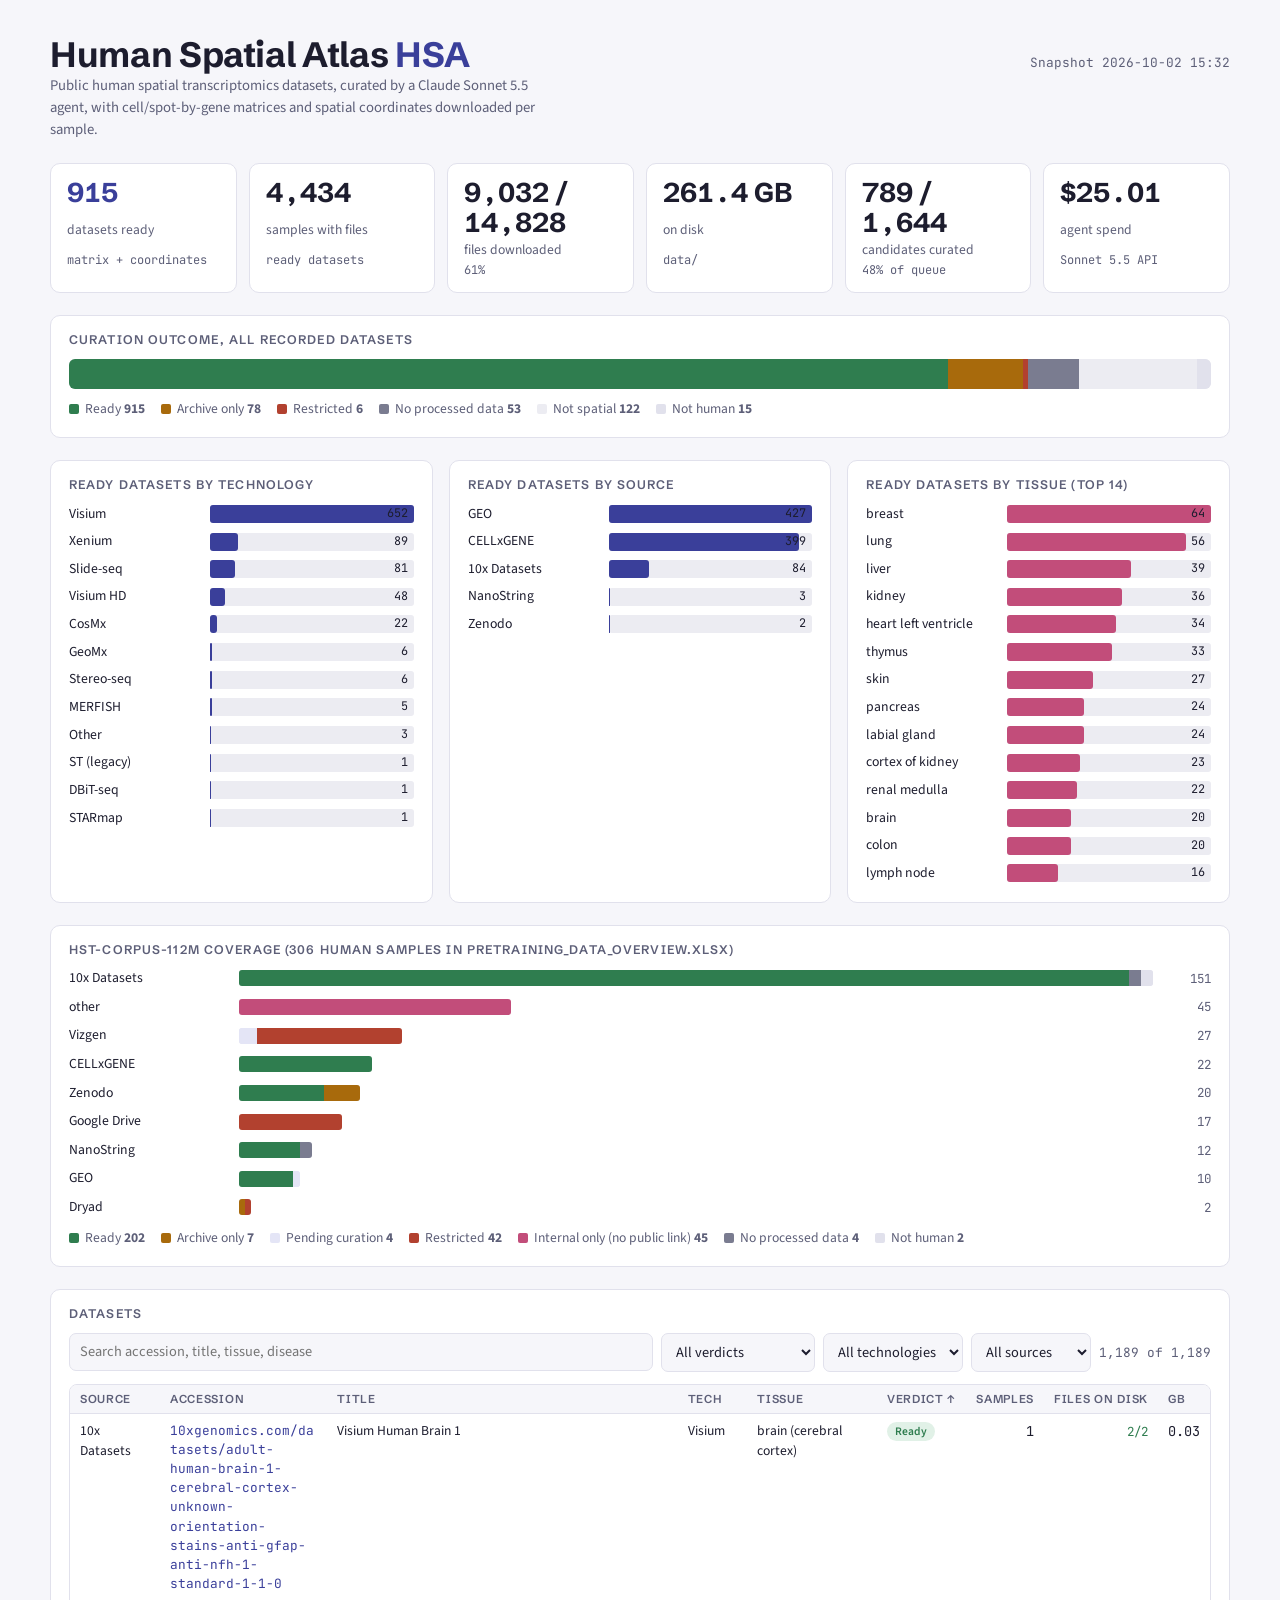
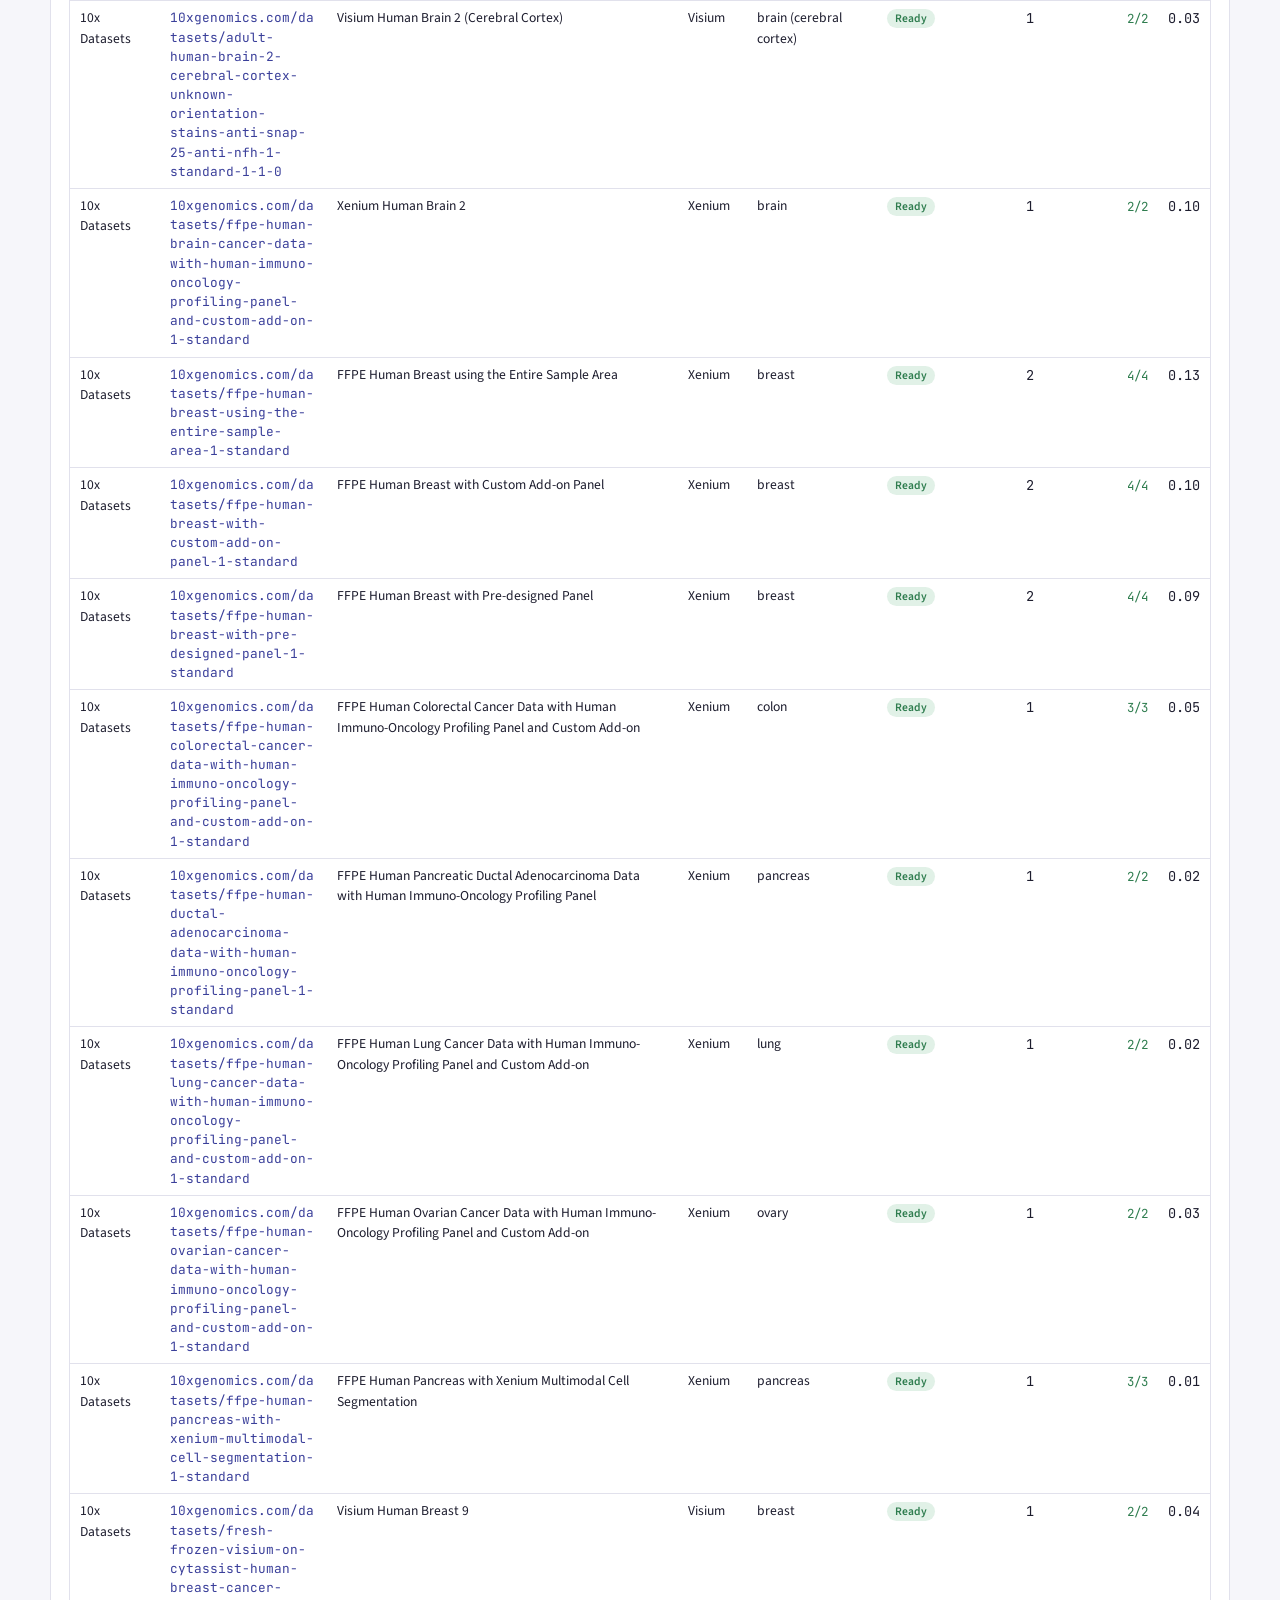
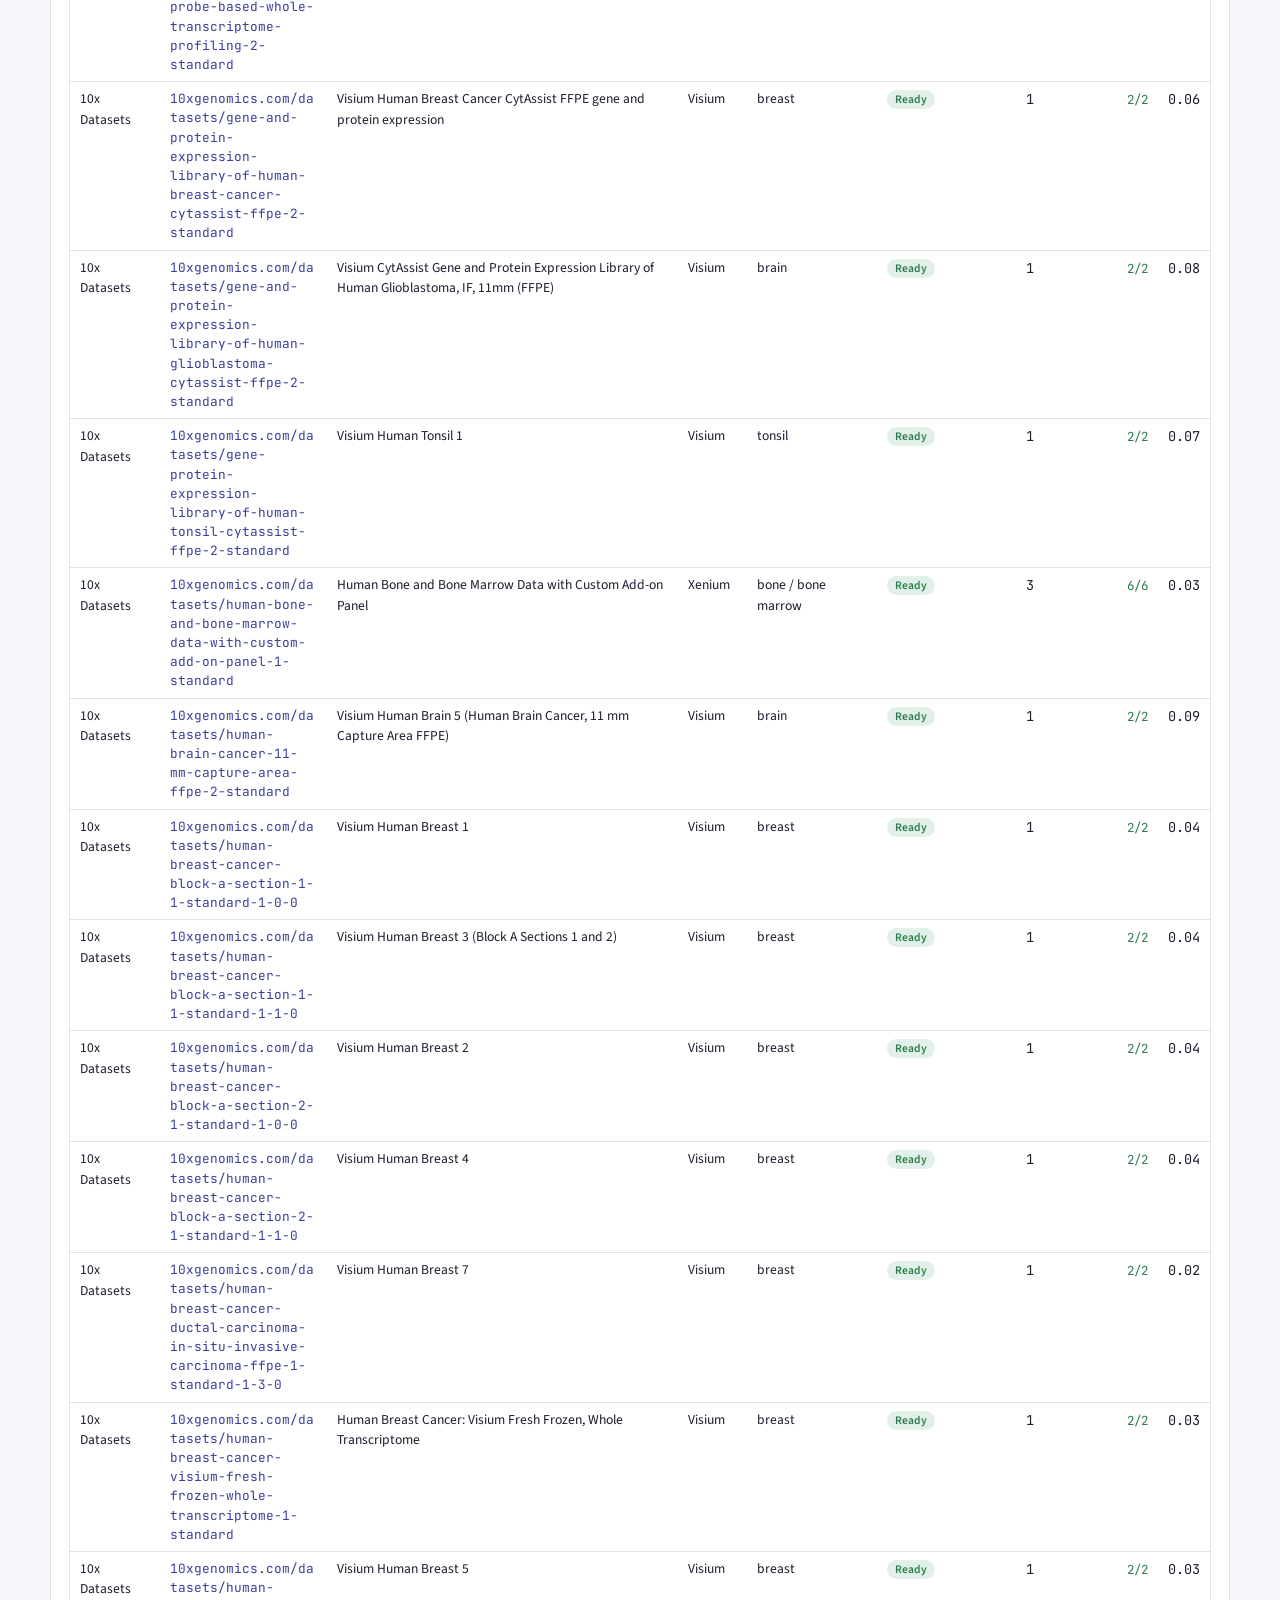
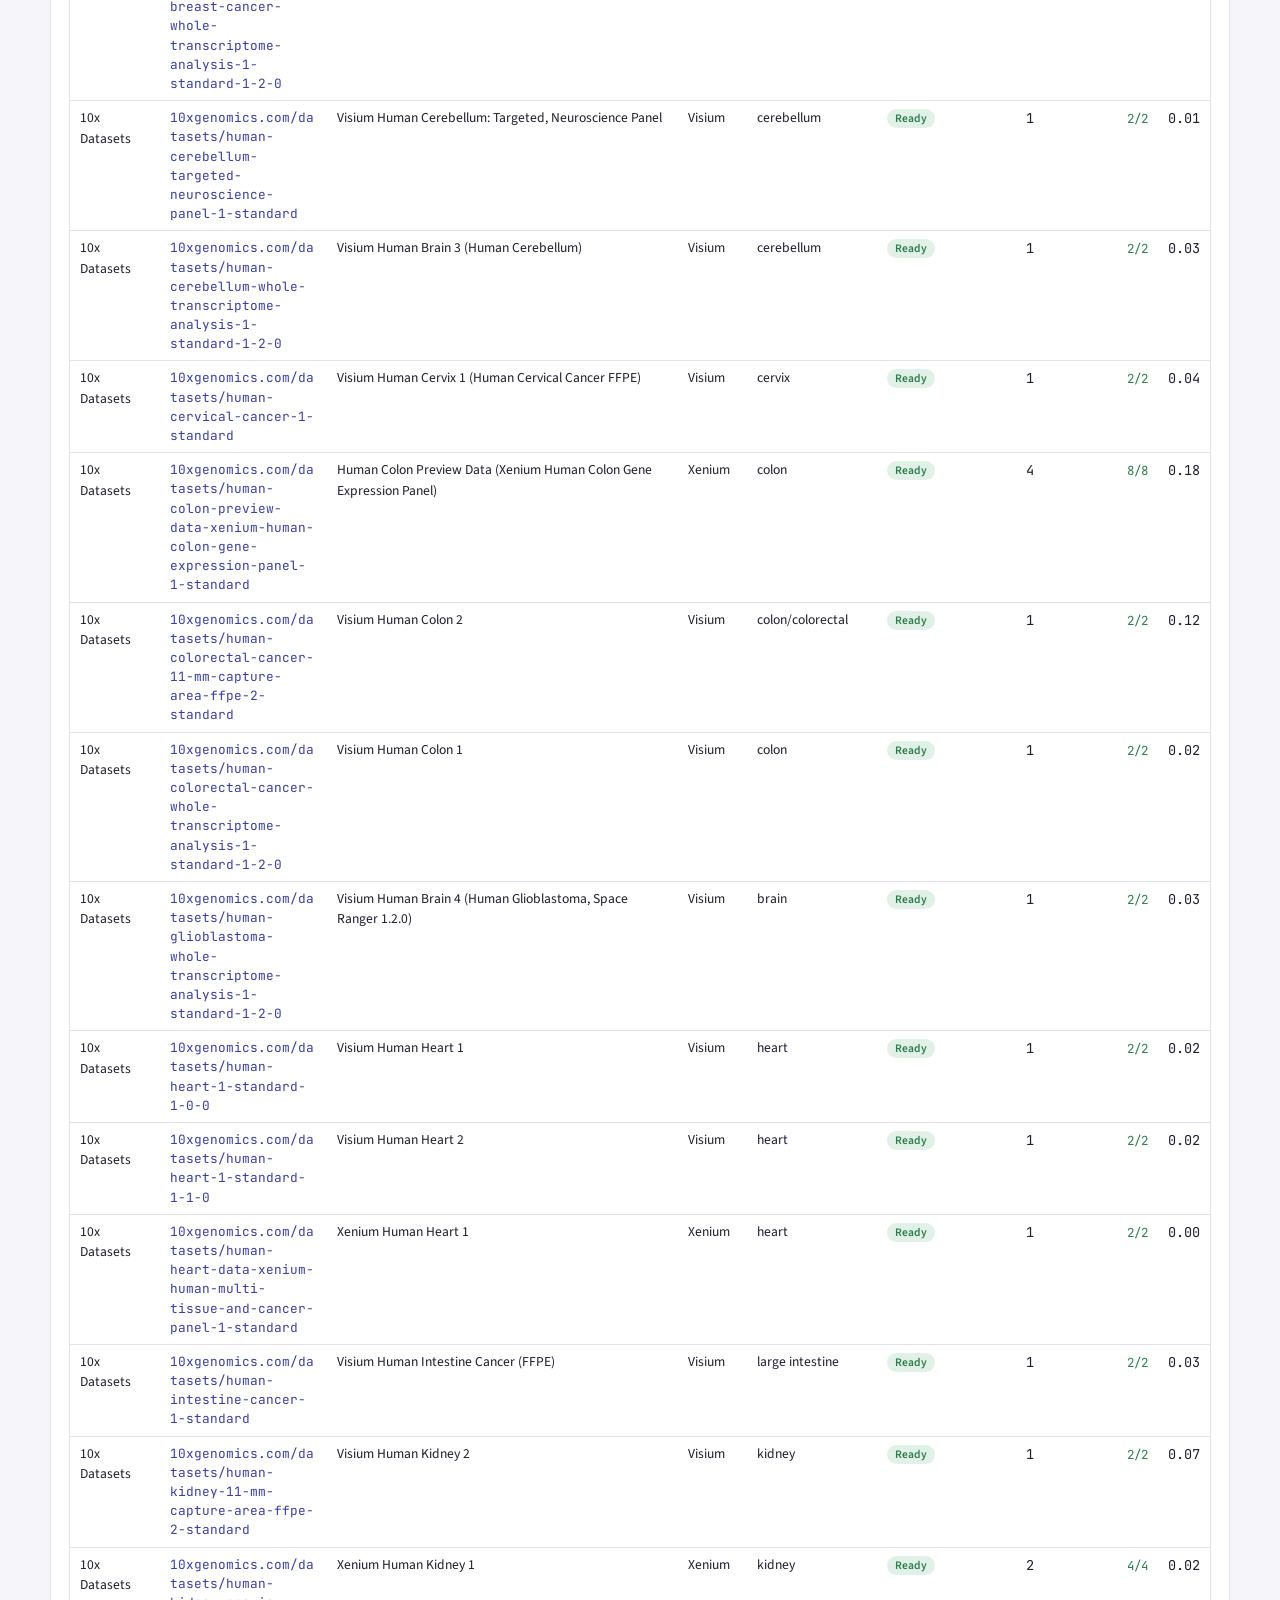
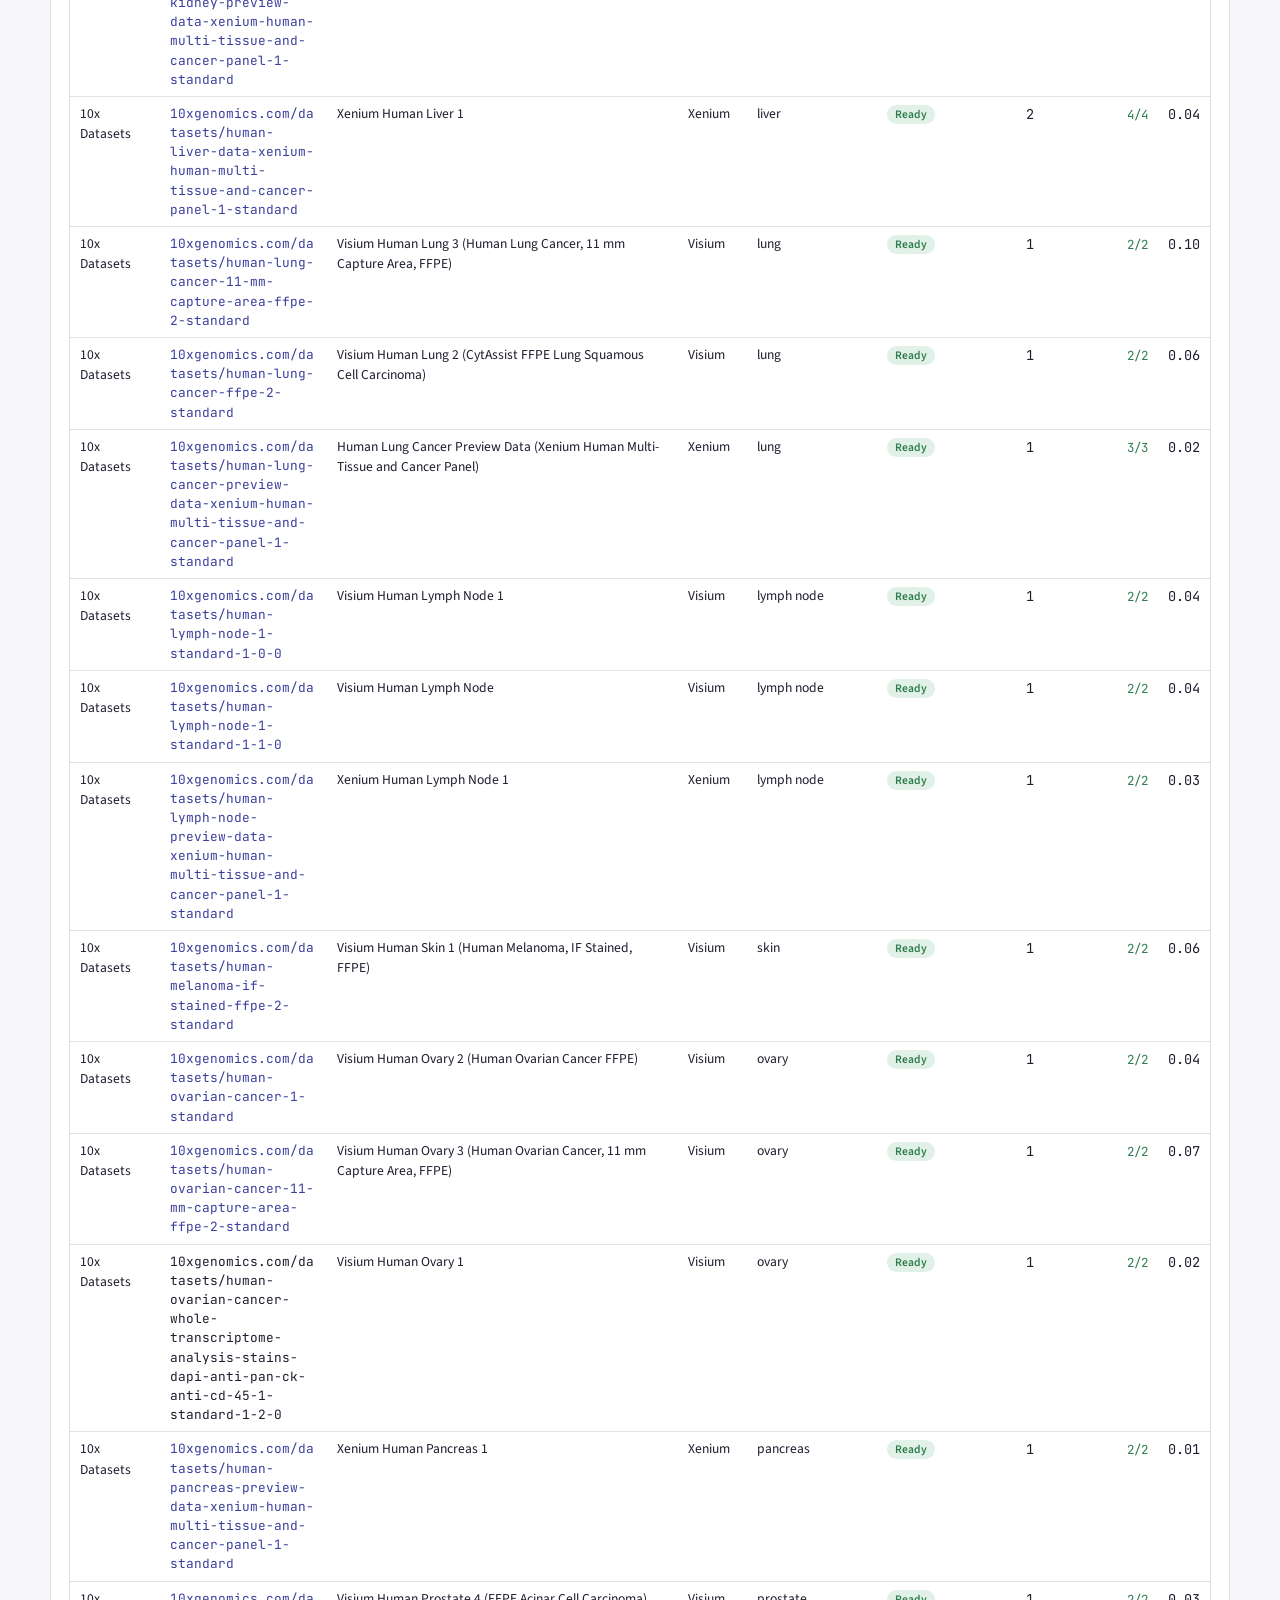
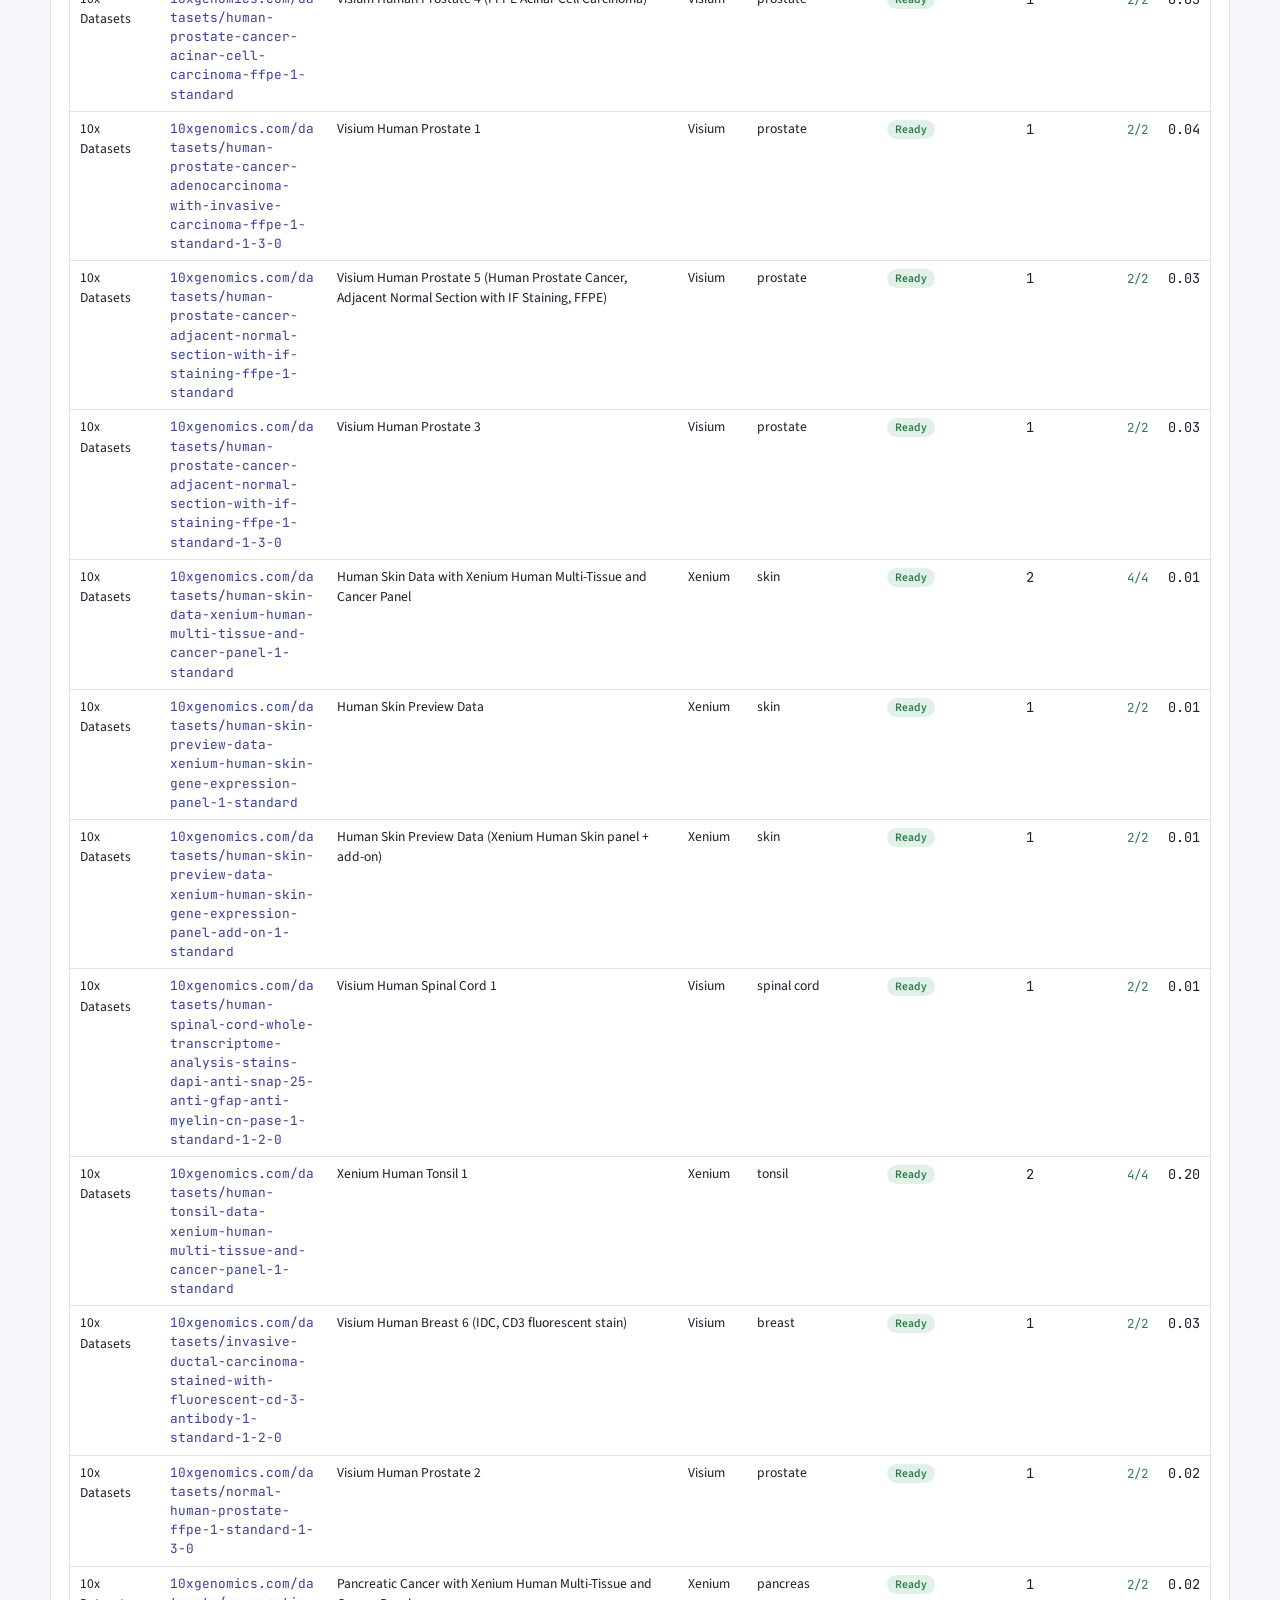
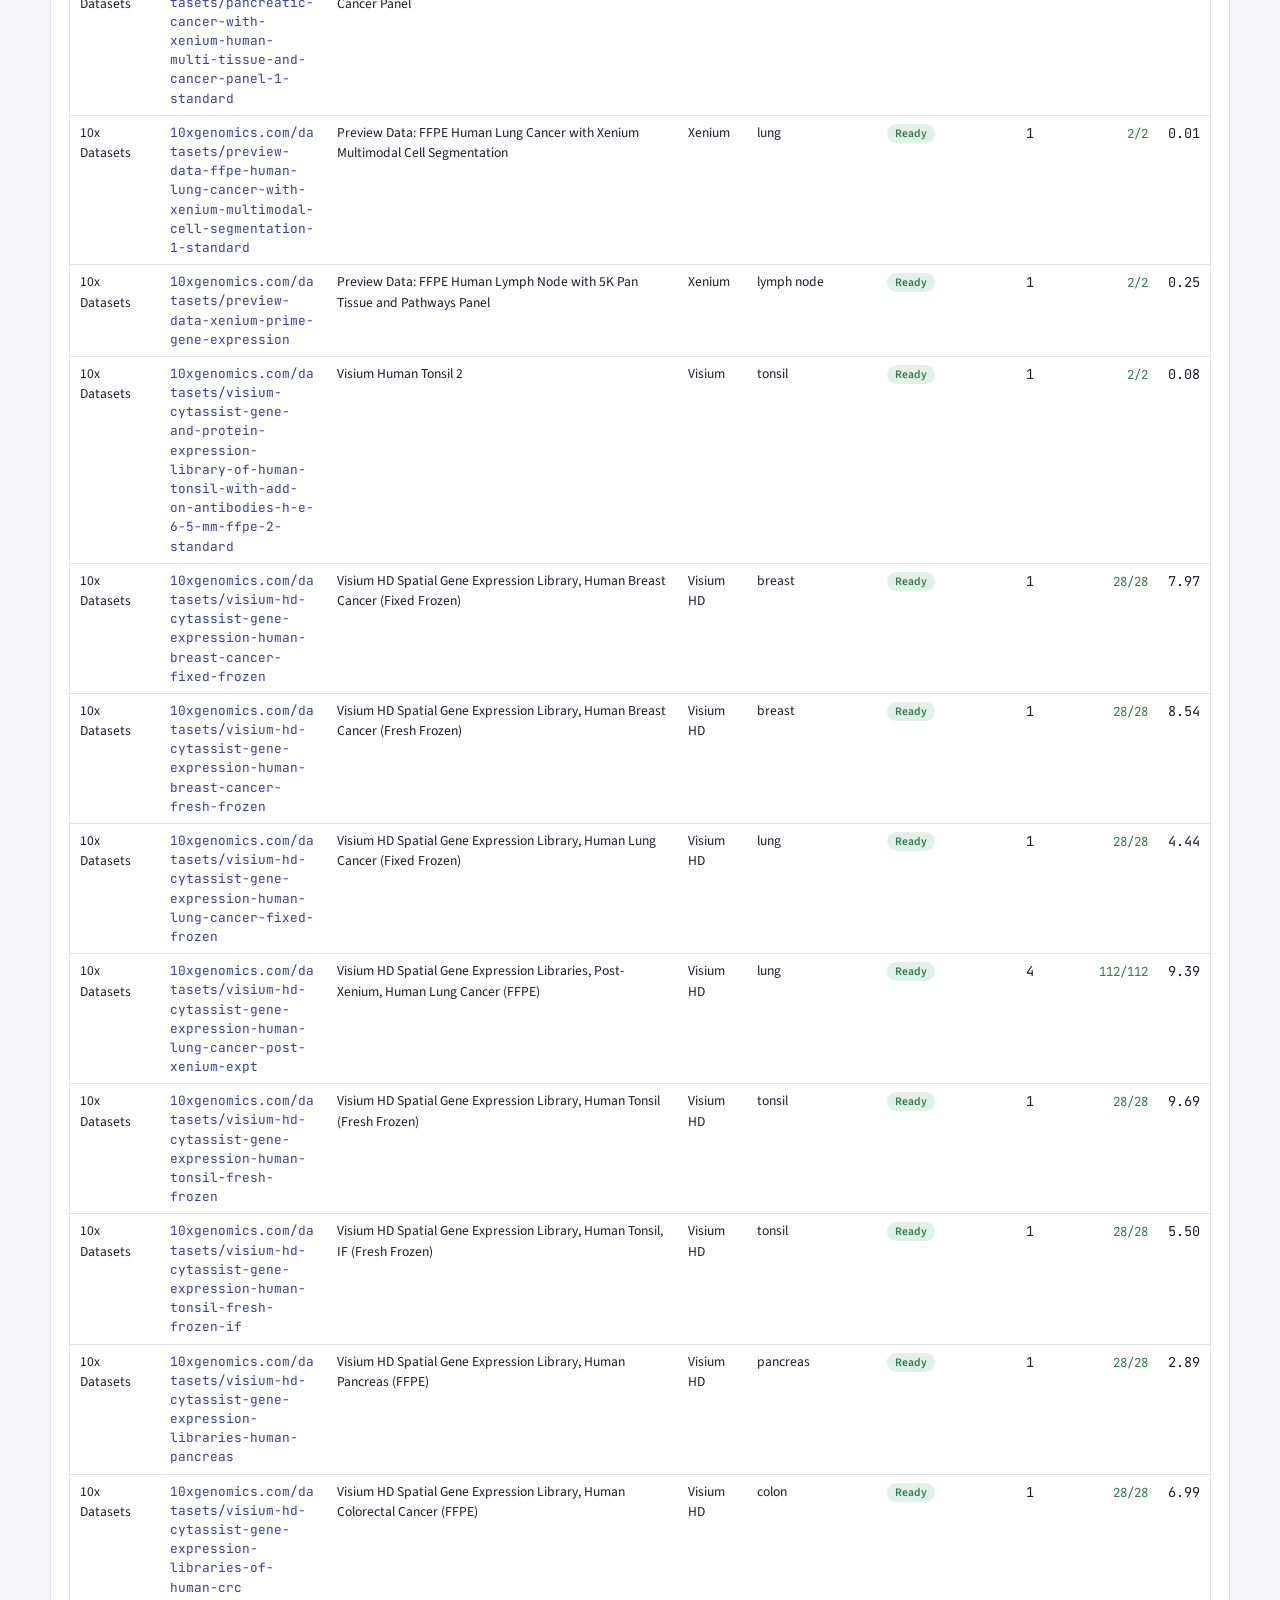
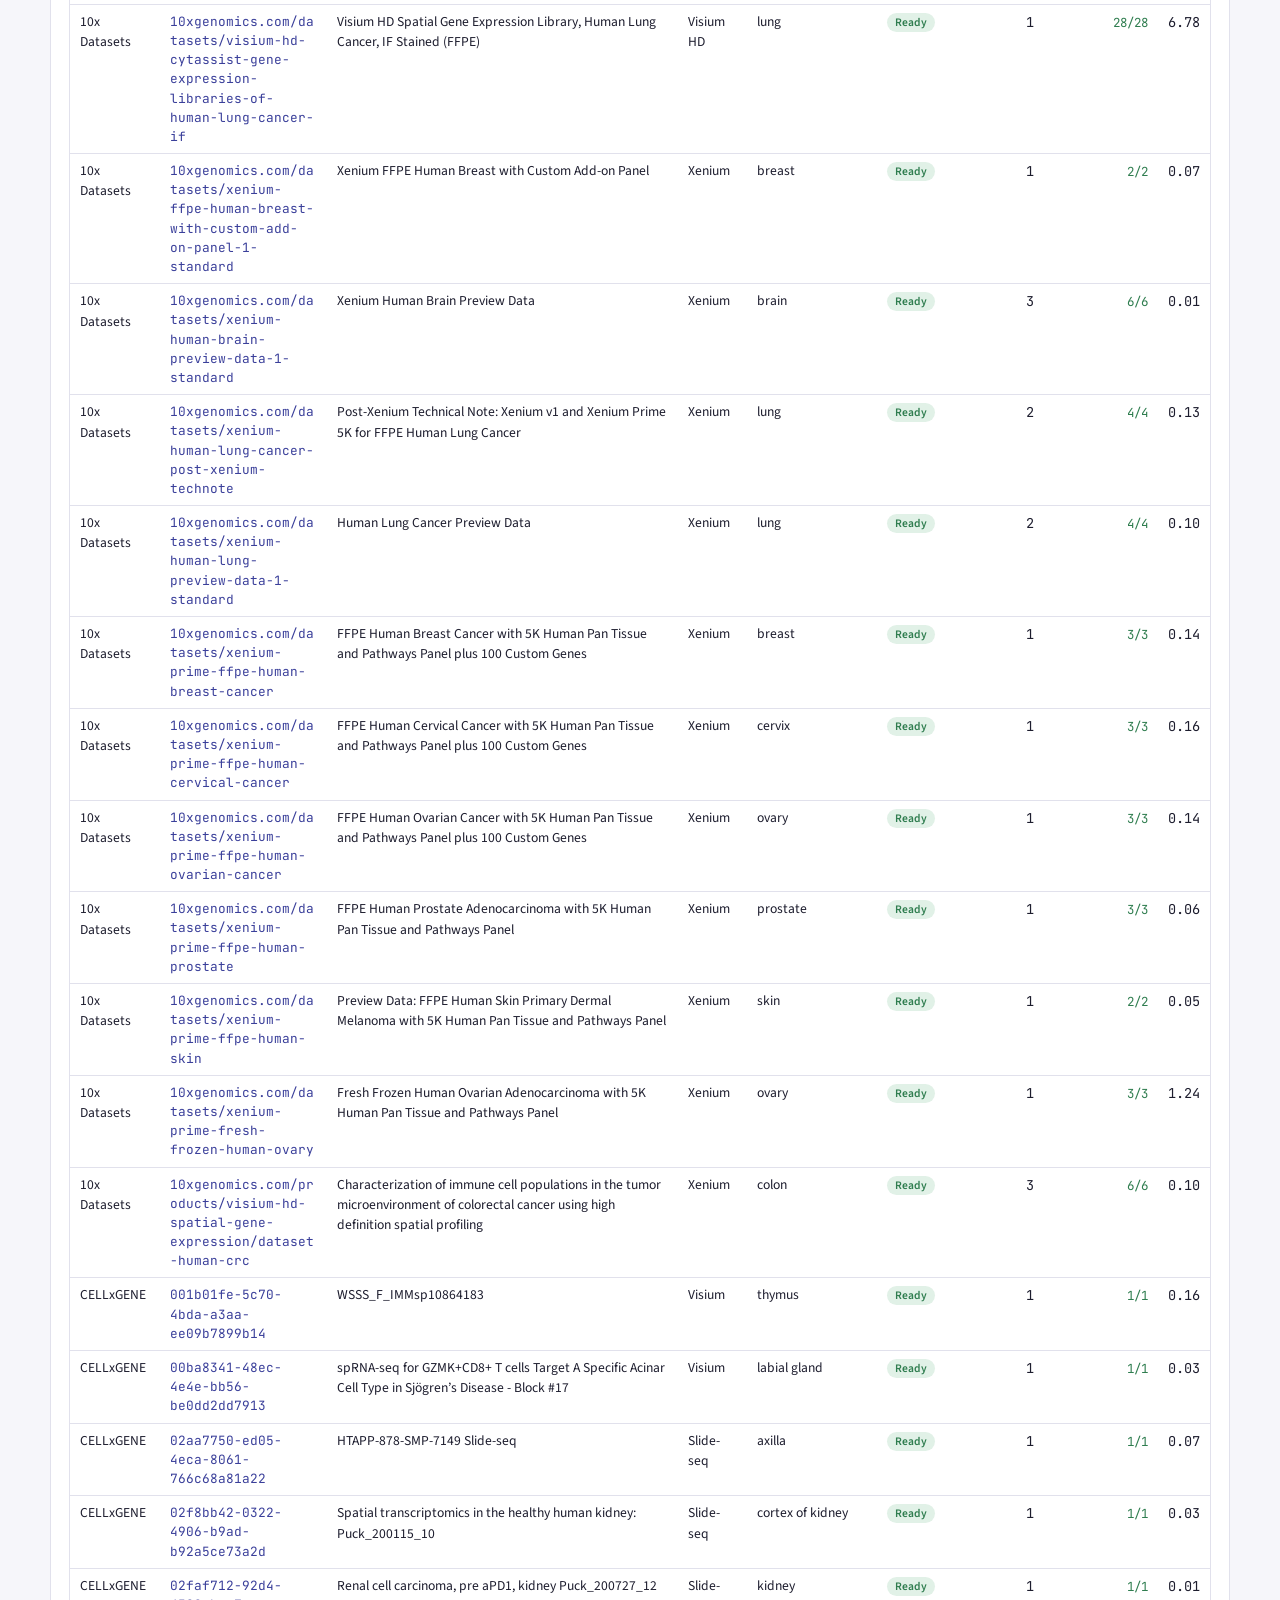
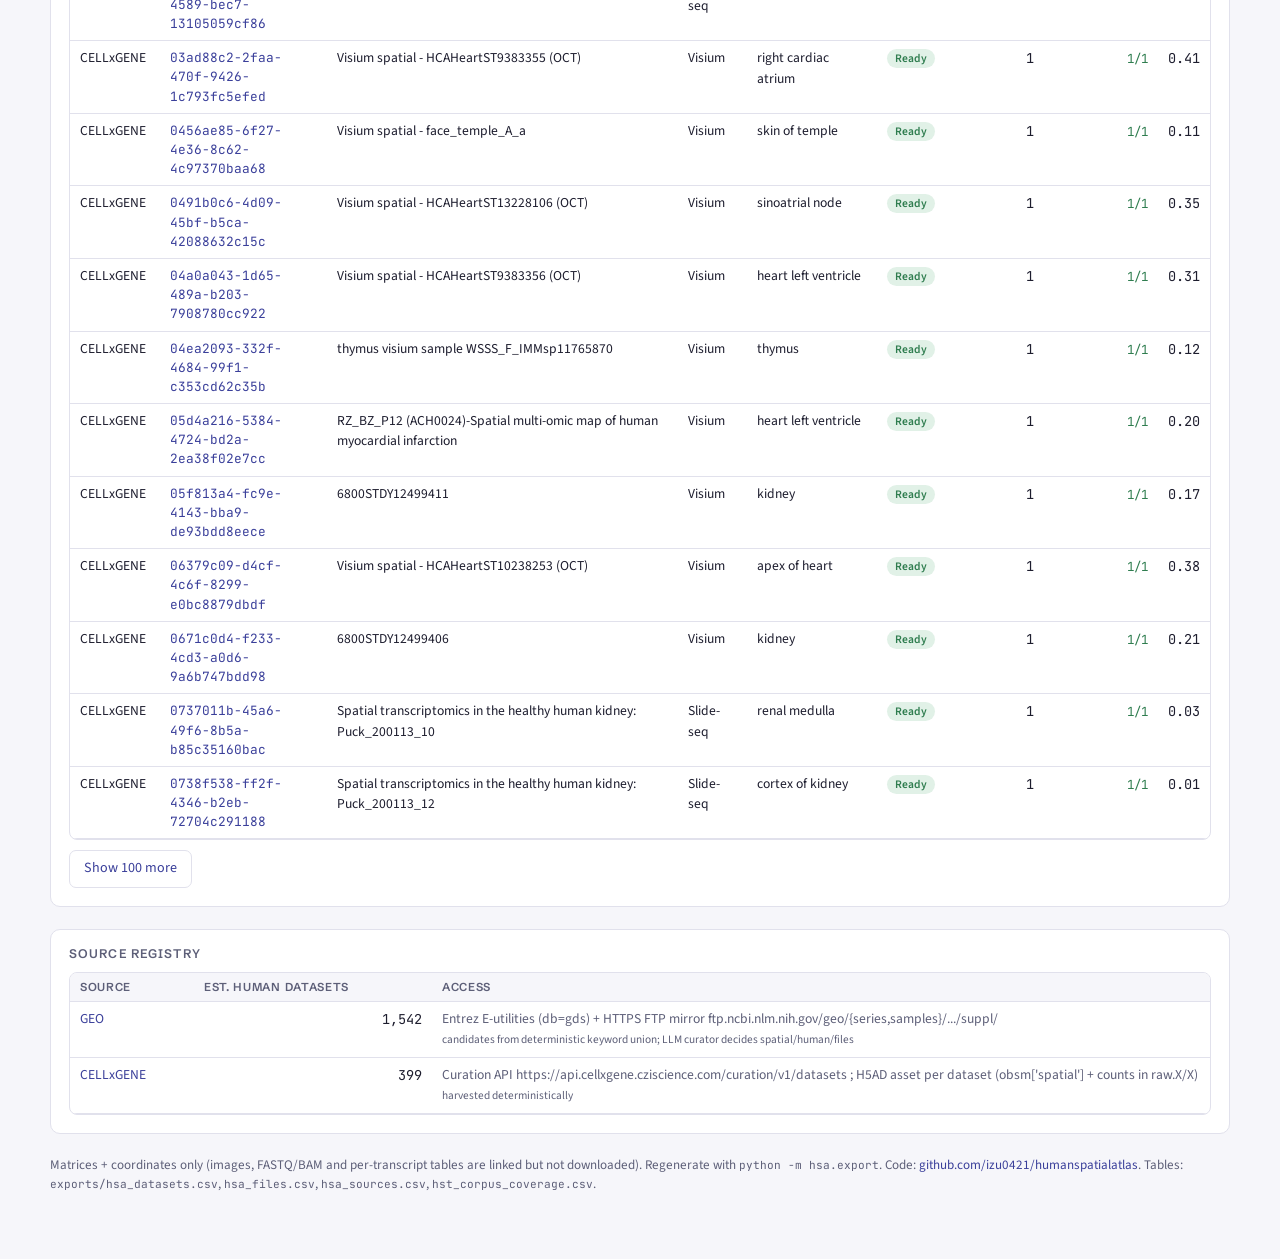
==== commit aee3da2b: "Refresh catalogue exports and dashboard Co-Authored-By: Claude Opus 5.5 (1M context) <noreply@anthro" ====
--- a/docs/index.html
+++ b/docs/index.html
@@ -153,7 +153,7 @@
   <footer>Matrices + coordinates only (images, FASTQ/BAM and per-transcript tables are linked but not downloaded). Regenerate with <code>python -m hsa.export</code>. Code: <a href="https://github.com/izu0421/humanspatialatlas">github.com/izu0421/humanspatialatlas</a>. Tables: <code>exports/hsa_datasets.csv</code>, <code>hsa_files.csv</code>, <code>hsa_sources.csv</code>, <code>hst_corpus_coverage.csv</code>.</footer>
 </div>
 
-<script type="application/json" id="hsa-data">{"generated": "2026-10-02 15:30", "kpi": {"datasets": 1177, "ready": 909, "samples": 4367, "files_done": 8725, "files_total": 14686, "disk_gb": 259.7, "usd": 24.64, "cand_total": 1644, "cand_done": 777}, "datasets": [{"source": "Dryad", "accession": "datadryad.org/stash/dataset/doi:10.5061/dryad.37pvmcvsg", "title": "MERFISH Healthy & Fibrotic Human Liver", "technology_norm": "MERFISH", "tissue_norm": "liver", "disease": "healthy and fibrosis", "verdict": "bundle_only", "n_samples_with_files": 0, "n_files": 0, "n_files_downloaded": 0, "n_bundles": 0, "gb": 0.0, "url": "https://datadryad.org/stash/dataset/doi:10.5061/dryad.37pvmcvsg"}, {"source": "GEO", "accession": "GSE148321", "title": "Dietary palmitic acid promotes a prometastatic epigenetic memory related to tumor innervation", "technology_norm": "Visium", "tissue_norm": "human oral squamous cell carcinoma xenog", "disease": "Oral squamous cell carcinoma / metastasis", "verdict": "bundle_only", "n_samples_with_files": 4, "n_files": 12, "n_files_downloaded": 0, "n_bundles": 4, "gb": 0.13, "url": "https://www.ncbi.nlm.nih.gov/geo/query/acc.cgi?acc=GSE148321"}, {"source": "GEO", "accession": "GSE165657", "title": "Molecular and spatial design of human cerebellar development", "technology_norm": "Visium", "tissue_norm": "fetal cerebellum", "disease": "normal development", "verdict": "bundle_only", "n_samples_with_files": 8, "n_files": 24, "n_files_downloaded": 0, "n_bundles": 1, "gb": 0.232, "url": ""}, {"source": "GEO", "accession": "GSE171406", "title": "Integration of spatial and single cell transcriptomics localizes epithelial-immune cross-talk in kidney injury", "technology_norm": "Visium", "tissue_norm": "kidney", "disease": "nephrectomy (human); AKI models are mouse", "verdict": "bundle_only", "n_samples_with_files": 1, "n_files": 1, "n_files_downloaded": 0, "n_bundles": 1, "gb": 0.01, "url": ""}, {"source": "GEO", "accession": "GSE178221", "title": "SpotClean adjusts for spot swapping in spatial transcriptomics data", "technology_norm": "Visium", "tissue_norm": "human skin (4 mm punch) encased in mouse", "disease": "", "verdict": "bundle_only", "n_samples_with_files": 0, "n_files": 0, "n_files_downloaded": 0, "n_bundles": 3, "gb": 0.0, "url": "https://www.ncbi.nlm.nih.gov/geo/query/acc.cgi?acc=GSE178221"}, {"source": "GEO", "accession": "GSE178361", "title": "Human distal lung maps and lineage hierarchies reveal a bipotent progenitor [Spatial transcriptomics]", "technology_norm": "Visium", "tissue_norm": "lung (distal lung", "disease": "", "verdict": "bundle_only", "n_samples_with_files": 0, "n_files": 0, "n_files_downloaded": 0, "n_bundles": 2, "gb": 0.0, "url": ""}, {"source": "GEO", "accession": "GSE183456", "title": "Spatial atlas of healthy and injured cell states and niches in the human kidney [Visium ST]", "technology_norm": "Visium", "tissue_norm": "kidney", "disease": "healthy and injured kidney (e.g. AKI/CKD)", "verdict": "bundle_only", "n_samples_with_files": 0, "n_files": 0, "n_files_downloaded": 0, "n_bundles": 23, "gb": 0.0, "url": "https://www.ncbi.nlm.nih.gov/geo/query/acc.cgi?acc=GSE183456"}, {"source": "GEO", "accession": "GSE189184", "title": "Divergent spatial microdomains drive inflammation and repair in Ulcerative and Immune Checkpoint Therapy Colitis - Spatial Transcriptomics", "technology_norm": "Visium", "tissue_norm": "colon", "disease": "ulcerative colitis / immune checkpoint therapy colitis", "verdict": "bundle_only", "n_samples_with_files": 0, "n_files": 0, "n_files_downloaded": 0, "n_bundles": 16, "gb": 0.0, "url": "https://www.ncbi.nlm.nih.gov/geo/query/acc.cgi?acc=GSE189184"}, {"source": "GEO", "accession": "GSE194329", "title": "Spatial multi-omics reveals vulnerabilities of radial glia-like cancer-initiating cells within distinct ecosystems of pediatric and adult malignant gliomas", "technology_norm": "Visium", "tissue_norm": "brain", "disease": "glioma (DMG, GBM)", "verdict": "bundle_only", "n_samples_with_files": 0, "n_files": 0, "n_files_downloaded": 0, "n_bundles": 11, "gb": 0.0, "url": ""}, {"source": "GEO", "accession": "GSE197023", "title": "Spatial transcriptomics + scRNA-seq in atopic dermatitis [ST]", "technology_norm": "Visium", "tissue_norm": "skin", "disease": "atopic dermatitis", "verdict": "bundle_only", "n_samples_with_files": 0, "n_files": 0, "n_files_downloaded": 0, "n_bundles": 19, "gb": 0.0, "url": ""}, {"source": "GEO", "accession": "GSE197317", "title": "Developing human pancreas - spatial transcriptomics", "technology_norm": "Visium", "tissue_norm": "fetal pancreas", "disease": "normal", "verdict": "bundle_only", "n_samples_with_files": 0, "n_files": 0, "n_files_downloaded": 0, "n_bundles": 8, "gb": 0.0, "url": ""}, {"source": "GEO", "accession": "GSE200310", "title": "Spatial transcriptome sequencing of primary nasopharyngeal carcinoma tissues", "technology_norm": "Visium", "tissue_norm": "nasopharynx", "disease": "nasopharyngeal carcinoma", "verdict": "bundle_only", "n_samples_with_files": 2, "n_files": 2, "n_files_downloaded": 0, "n_bundles": 2, "gb": 0.014, "url": ""}, {"source": "GEO", "accession": "GSE205632", "title": "Zika virus co-opts miRNA networks to persist in placental microenvironments detected by spatial transcriptomics", "technology_norm": "Visium", "tissue_norm": "placenta", "disease": "Zika virus infection", "verdict": "bundle_only", "n_samples_with_files": 8, "n_files": 8, "n_files_downloaded": 0, "n_bundles": 1, "gb": 0.066, "url": ""}, {"source": "GEO", "accession": "GSE206306", "title": "Spatial transcriptomic atlas of the human kidney papilla in stone disease", "technology_norm": "Visium", "tissue_norm": "kidney papilla", "disease": "kidney stone disease (calcium oxalate nephrolithiasis) and healthy", "verdict": "bundle_only", "n_samples_with_files": 0, "n_files": 0, "n_files_downloaded": 0, "n_bundles": 7, "gb": 0.0, "url": ""}, {"source": "GEO", "accession": "GSE208747", "title": "Decoding spatial gene activity changes in multiple sclerosis lesion progression", "technology_norm": "Visium", "tissue_norm": "brain (white and grey matter ms lesions)", "disease": "Multiple sclerosis", "verdict": "bundle_only", "n_samples_with_files": 0, "n_files": 0, "n_files_downloaded": 0, "n_bundles": 26, "gb": 0.0, "url": ""}, {"source": "GEO", "accession": "GSE213699", "title": "Spatial transcriptomics of ovarian cancer tumors", "technology_norm": "Visium", "tissue_norm": "ovary / omentum", "disease": "ovarian cancer", "verdict": "bundle_only", "n_samples_with_files": 0, "n_files": 0, "n_files_downloaded": 0, "n_bundles": 8, "gb": 0.0, "url": "https://www.ncbi.nlm.nih.gov/geo/query/acc.cgi?acc=GSE213699"}, {"source": "GEO", "accession": "GSE214611", "title": "Single Cell Spatial Transcriptomics Redefines the Borderzone induced by Myocardial Infarction and Mechanical Injury", "technology_norm": "Visium", "tissue_norm": "heart", "disease": "myocardial infarction (STEMI)", "verdict": "bundle_only", "n_samples_with_files": 0, "n_files": 0, "n_files_downloaded": 0, "n_bundles": 1, "gb": 0.0, "url": "https://www.ncbi.nlm.nih.gov/geo/query/acc.cgi?acc=GSE214611"}, {"source": "GEO", "accession": "GSE215994", "title": "Spatial transcriptomics on human dorsal root ganglion (DRG)", "technology_norm": "Visium", "tissue_norm": "dorsal root ganglion", "disease": "", "verdict": "bundle_only", "n_samples_with_files": 2, "n_files": 2, "n_files_downloaded": 0, "n_bundles": 1, "gb": 0.016, "url": ""}, {"source": "GEO", "accession": "GSE217237", "title": "Prospective transcriptional landscape of ectocervix samples from Kenyan cohort", "technology_norm": "Visium", "tissue_norm": "ectocervix", "disease": "", "verdict": "bundle_only", "n_samples_with_files": 0, "n_files": 0, "n_files_downloaded": 0, "n_bundles": 0, "gb": 0.0, "url": "https://www.ncbi.nlm.nih.gov/geo/query/acc.cgi?acc=GSE217237"}, {"source": "GEO", "accession": "GSE220442", "title": "Spatially resolved transcriptomics reveals genes associated with the vulnerability of middle temporal gyrus in Alzheimer's disease", "technology_norm": "Visium", "tissue_norm": "middle temporal gyrus", "disease": "Alzheimer's disease", "verdict": "bundle_only", "n_samples_with_files": 1, "n_files": 1, "n_files_downloaded": 0, "n_bundles": 1, "gb": 0.0, "url": ""}, {"source": "GEO", "accession": "GSE220978", "title": "Spatial Multi-omics Reveals the Heterogeneity of Tumor Microenvironment in the OSF-Associated OSCC", "technology_norm": "Visium", "tissue_norm": "oral cavity", "disease": "OSF-associated oral squamous cell carcinoma", "verdict": "bundle_only", "n_samples_with_files": 4, "n_files": 12, "n_files_downloaded": 0, "n_bundles": 4, "gb": 0.186, "url": ""}, {"source": "GEO", "accession": "GSE221390", "title": "Comparative skin cancer atlas and interactome (Visium SCC/BCC/melanoma)", "technology_norm": "Visium", "tissue_norm": "skin", "disease": "SCC, BCC, melanoma", "verdict": "bundle_only", "n_samples_with_files": 0, "n_files": 0, "n_files_downloaded": 0, "n_bundles": 7, "gb": 0.0, "url": ""}, {"source": "GEO", "accession": "GSE222987", "title": "SARS-CoV-2 Niches in Human Placenta Revealed by Spatial Transcriptomics", "technology_norm": "Visium", "tissue_norm": "placenta", "disease": "SARS-CoV-2 / COVID-19", "verdict": "bundle_only", "n_samples_with_files": 16, "n_files": 16, "n_files_downloaded": 0, "n_bundles": 1, "gb": 0.071, "url": ""}, {"source": "GEO", "accession": "GSE224411", "title": "Uncovering the spatial landscape of molecular interactions within the tumor microenvironment through latent spaces", "technology_norm": "Visium", "tissue_norm": "unspecified", "disease": "HCC, PanIN, PDAC lymph node metastasis", "verdict": "bundle_only", "n_samples_with_files": 0, "n_files": 0, "n_files_downloaded": 0, "n_bundles": 3, "gb": 0.0, "url": ""}, {"source": "GEO", "accession": "GSE225475", "title": "Single Cell and Spatial Sequencing in Psoriasis", "technology_norm": "Visium", "tissue_norm": "skin", "disease": "psoriasis", "verdict": "bundle_only", "n_samples_with_files": 0, "n_files": 0, "n_files_downloaded": 0, "n_bundles": 6, "gb": 0.0, "url": ""}, {"source": "GEO", "accession": "GSE225690", "title": "Netrin-1 blockade induces tumor growth inhibition and EMT reversion in endometrial cancer [visium data]", "technology_norm": "Visium", "tissue_norm": "endometrium", "disease": "Endometrial carcinoma", "verdict": "bundle_only", "n_samples_with_files": 0, "n_files": 0, "n_files_downloaded": 0, "n_bundles": 4, "gb": 0.0, "url": "https://www.ncbi.nlm.nih.gov/geo/query/acc.cgi?acc=GSE225690"}, {"source": "GEO", "accession": "GSE226663", "title": "Common Mitochondrial Deletions in RNA-Seq: Bulk, Single-Cell and Spatial Transcriptomic Datasets", "technology_norm": "Visium", "tissue_norm": "middle temporal gyrus", "disease": "Alzheimer's disease, Parkinson's disease, control", "verdict": "bundle_only", "n_samples_with_files": 0, "n_files": 0, "n_files_downloaded": 0, "n_bundles": 1, "gb": 0.0, "url": ""}, {"source": "GEO", "accession": "GSE226997", "title": "Visium Spatial transcriptomics analysis of human primary colorectal cancer", "technology_norm": "Visium", "tissue_norm": "colorectum", "disease": "colorectal cancer", "verdict": "bundle_only", "n_samples_with_files": 0, "n_files": 0, "n_files_downloaded": 0, "n_bundles": 4, "gb": 0.0, "url": ""}, {"source": "GEO", "accession": "GSE227041", "title": "Spatial profiling of human immune cells in sarcoidosis", "technology_norm": "Visium", "tissue_norm": "skin", "disease": "sarcoidosis", "verdict": "bundle_only", "n_samples_with_files": 0, "n_files": 0, "n_files_downloaded": 0, "n_bundles": 1, "gb": 0.0, "url": ""}, {"source": "GEO", "accession": "GSE227469", "title": "Spatial transcriptomics reveal topological immune landscapes of Asian head and neck angiosarcoma", "technology_norm": "Visium", "tissue_norm": "head and neck", "disease": "Angiosarcoma", "verdict": "bundle_only", "n_samples_with_files": 4, "n_files": 4, "n_files_downloaded": 0, "n_bundles": 1, "gb": 0.03, "url": "https://www.ncbi.nlm.nih.gov/geo/query/acc.cgi?acc=GSE227469"}, {"source": "GEO", "accession": "GSE234047", "title": "Gene expression within a human choroidal neovascular membrane using spatial transcriptomics", "technology_norm": "Visium", "tissue_norm": "eye (macula/choroid/retina)", "disease": "choroidal neovascularization / macular neovascularization", "verdict": "bundle_only", "n_samples_with_files": 0, "n_files": 0, "n_files_downloaded": 0, "n_bundles": 1, "gb": 0.0, "url": ""}, {"source": "GEO", "accession": "GSE234219", "title": "Single-cell transcriptomics reveals diverse and complex gene expression alterations in human fetal spinal cord", "technology_norm": "Visium", "tissue_norm": "fetal spinal cord", "disease": "", "verdict": "bundle_only", "n_samples_with_files": 2, "n_files": 2, "n_files_downloaded": 0, "n_bundles": 1, "gb": 0.02, "url": ""}, {"source": "GEO", "accession": "GSE235315", "title": "Pancreatic cancer spatial transcriptome (Visium)", "technology_norm": "Visium", "tissue_norm": "pancreas", "disease": "Pancreatic cancer", "verdict": "bundle_only", "n_samples_with_files": 0, "n_files": 0, "n_files_downloaded": 0, "n_bundles": 7, "gb": 0.0, "url": ""}, {"source": "GEO", "accession": "GSE235452", "title": "Integrative single-cell transcriptome analysis of human pancreatic cancer (Visium + scRNA)", "technology_norm": "Visium", "tissue_norm": "pancreas", "disease": "pancreatic cancer", "verdict": "bundle_only", "n_samples_with_files": 0, "n_files": 0, "n_files_downloaded": 0, "n_bundles": 0, "gb": 0.0, "url": ""}, {"source": "GEO", "accession": "GSE238264", "title": "Spatial transcriptomics of neoadjuvant cabozantinib and nivolumab in HCC", "technology_norm": "Visium", "tissue_norm": "liver", "disease": "Hepatocellular carcinoma", "verdict": "bundle_only", "n_samples_with_files": 0, "n_files": 0, "n_files_downloaded": 0, "n_bundles": 7, "gb": 0.0, "url": ""}, {"source": "GEO", "accession": "GSE247629", "title": "Spatial transcriptomic reveals the cellular landscape of bladder cancer", "technology_norm": "Visium", "tissue_norm": "bladder", "disease": "Bladder cancer", "verdict": "bundle_only", "n_samples_with_files": 0, "n_files": 0, "n_files_downloaded": 0, "n_bundles": 1, "gb": 0.0, "url": ""}, {"source": "GEO", "accession": "GSE248205", "title": "Unraveling the molecular architecture of autoimmune thyroid diseases at spatial resolution", "technology_norm": "Visium", "tissue_norm": "thyroid", "disease": "Graves' disease, Hashimoto's thyroiditis, control", "verdict": "bundle_only", "n_samples_with_files": 0, "n_files": 0, "n_files_downloaded": 0, "n_bundles": 1, "gb": 0.0, "url": ""}, {"source": "GEO", "accession": "GSE249279", "title": "Systems-based identification of the Hippo pathway for promoting fibrotic mesenchymal differentiation in systemic sclerosis", "technology_norm": "Visium", "tissue_norm": "skin", "disease": "systemic sclerosis", "verdict": "bundle_only", "n_samples_with_files": 0, "n_files": 0, "n_files_downloaded": 0, "n_bundles": 4, "gb": 0.0, "url": ""}, {"source": "GEO", "accession": "GSE251950", "title": "Spatial transcriptomics of gastric cancers (Visium 10X platform)", "technology_norm": "Visium", "tissue_norm": "stomach", "disease": "gastric cancer", "verdict": "bundle_only", "n_samples_with_files": 0, "n_files": 0, "n_files_downloaded": 0, "n_bundles": 10, "gb": 0.0, "url": ""}, {"source": "GEO", "accession": "GSE252113", "title": "Dissecting the intra- and intertumoral heterogeneity of adrenocortical carcinoma by single-cell multi-omics analyses", "technology_norm": "Visium", "tissue_norm": "adrenal gland", "disease": "adrenocortical carcinoma", "verdict": "bundle_only", "n_samples_with_files": 0, "n_files": 0, "n_files_downloaded": 0, "n_bundles": 0, "gb": 0.0, "url": ""}, {"source": "GEO", "accession": "GSE252228", "title": "VR-Omics: Spatially Resolved Transcriptomics in 3D Desktop and VR (paediatric cardiac rhabdomyoma Visium)", "technology_norm": "Visium", "tissue_norm": "heart (cardiac rhabdomyoma)", "disease": "cardiac rhabdomyoma", "verdict": "bundle_only", "n_samples_with_files": 9, "n_files": 9, "n_files_downloaded": 0, "n_bundles": 10, "gb": 1.089, "url": ""}, {"source": "GEO", "accession": "GSE253962", "title": "Spatial Transcriptomics of human hepatocellular cancer", "technology_norm": "GeoMx", "tissue_norm": "liver", "disease": "Hepatocellular carcinoma", "verdict": "bundle_only", "n_samples_with_files": 0, "n_files": 0, "n_files_downloaded": 0, "n_bundles": 1, "gb": 0.0, "url": ""}, {"source": "GEO", "accession": "GSE254829", "title": "PanIN and CAF Transitions in Pancreatic Carcinogenesis Revealed with Spatial Data Integration", "technology_norm": "Visium", "tissue_norm": "pancreas", "disease": "Pancreatic intraepithelial neoplasia (PanIN)", "verdict": "bundle_only", "n_samples_with_files": 0, "n_files": 0, "n_files_downloaded": 0, "n_bundles": 14, "gb": 0.0, "url": ""}, {"source": "GEO", "accession": "GSE255125", "title": "Rete ridges form through evolutionarily distinct mechanisms from other appendages during mammalian skin development [1]", "technology_norm": "Stereo-seq", "tissue_norm": "skin", "disease": "", "verdict": "bundle_only", "n_samples_with_files": 0, "n_files": 0, "n_files_downloaded": 0, "n_bundles": 1, "gb": 0.0, "url": ""}, {"source": "GEO", "accession": "GSE268312", "title": "Spatial transcriptomics analysis of a panel of PDX models of GBM", "technology_norm": "Visium", "tissue_norm": "brain (mouse brain with human gbm pdx)", "disease": "glioblastoma", "verdict": "bundle_only", "n_samples_with_files": 0, "n_files": 0, "n_files_downloaded": 0, "n_bundles": 30, "gb": 0.0, "url": "https://www.ncbi.nlm.nih.gov/geo/query/acc.cgi?acc=GSE268312"}, {"source": "GEO", "accession": "GSE269054", "title": "Spatially clustered type I interferon responses at injury borderzones", "technology_norm": "Visium", "tissue_norm": "heart", "disease": "Myocardial infarction", "verdict": "bundle_only", "n_samples_with_files": 0, "n_files": 0, "n_files_downloaded": 0, "n_bundles": 1, "gb": 0.0, "url": "https://www.ncbi.nlm.nih.gov/geo/query/acc.cgi?acc=GSE269054"}, {"source": "GEO", "accession": "GSE276934", "title": "Image-based spatial transcriptomics identifies molecular niche dysregulation in pulmonary fibrosis [Visium]", "technology_norm": "Visium HD", "tissue_norm": "lung", "disease": "Pulmonary fibrosis", "verdict": "bundle_only", "n_samples_with_files": 0, "n_files": 0, "n_files_downloaded": 0, "n_bundles": 1, "gb": 0.0, "url": ""}, {"source": "GEO", "accession": "GSE276945", "title": "Image-based spatial transcriptomics identifies molecular niche dysregulation associated with distal lung remodeling in pulmonary fibrosis", "technology_norm": "Visium HD", "tissue_norm": "lung", "disease": "Pulmonary fibrosis (ILD/IPF) and control", "verdict": "bundle_only", "n_samples_with_files": 44, "n_files": 44, "n_files_downloaded": 0, "n_bundles": 25, "gb": 9.111, "url": ""}, {"source": "GEO", "accession": "GSE277206", "title": "Multi-omics analysis of early progression of precancerous lesion to lung adenocarcinoma in never-smokers", "technology_norm": "Visium", "tissue_norm": "lung", "disease": "Lung adenocarcinoma (MIA)", "verdict": "bundle_only", "n_samples_with_files": 2, "n_files": 2, "n_files_downloaded": 0, "n_bundles": 1, "gb": 0.051, "url": "https://www.ncbi.nlm.nih.gov/geo/query/acc.cgi?acc=GSE277206"}, {"source": "GEO", "accession": "GSE279771", "title": "A unified molecular approach for spatial epigenome, transcriptome, and cell lineages (SPACE-seq)", "technology_norm": "Visium", "tissue_norm": "brain", "disease": "glioblastoma", "verdict": "bundle_only", "n_samples_with_files": 0, "n_files": 0, "n_files_downloaded": 0, "n_bundles": 1, "gb": 0.0, "url": ""}, {"source": "GEO", "accession": "GSE280314", "title": "Xenium of colorectal cancer immune populations (P1, P2, P5)", "technology_norm": "Xenium", "tissue_norm": "colon", "disease": "colorectal cancer", "verdict": "bundle_only", "n_samples_with_files": 0, "n_files": 0, "n_files_downloaded": 0, "n_bundles": 3, "gb": 0.0, "url": ""}, {"source": "GEO", "accession": "GSE281529", "title": "Single-cell and spatial transcriptomics identify COL6A3 as a prognostic biomarker in UPS", "technology_norm": "Visium", "tissue_norm": "skin", "disease": "Pleomorphic dermal sarcoma", "verdict": "bundle_only", "n_samples_with_files": 1, "n_files": 1, "n_files_downloaded": 0, "n_bundles": 1, "gb": 0.01, "url": ""}, {"source": "GEO", "accession": "GSE282123", "title": "Single-cell spatial transcriptomics of FFPE biopsies reveals colitis-associated cell networks [Xenium]", "technology_norm": "Xenium", "tissue_norm": "colon mucosal biopsy", "disease": "ulcerative colitis, ICI colitis, healthy control", "verdict": "bundle_only", "n_samples_with_files": 0, "n_files": 0, "n_files_downloaded": 0, "n_bundles": 7, "gb": 0.0, "url": ""}, {"source": "GEO", "accession": "GSE287826", "title": "Hepatocytes spatial transcriptomics analysis of healthy and MASH patients", "technology_norm": "GeoMx", "tissue_norm": "liver", "disease": "MASH", "verdict": "bundle_only", "n_samples_with_files": 0, "n_files": 0, "n_files_downloaded": 0, "n_bundles": 1, "gb": 0.0, "url": ""}, {"source": "GEO", "accession": "GSE289717", "title": "Vesicles Secreted by Renal Cell Carcinoma Cells Cause Vascular Endothelial Cells to Express PSMA and Drive Tumor Progression", "technology_norm": "Visium HD", "tissue_norm": "kidney", "disease": "renal cell carcinoma", "verdict": "bundle_only", "n_samples_with_files": 0, "n_files": 0, "n_files_downloaded": 0, "n_bundles": 6, "gb": 0.0, "url": "https://www.ncbi.nlm.nih.gov/geo/query/acc.cgi?acc=GSE289717"}, {"source": "GEO", "accession": "GSE290108", "title": "KSHV-infected endothelial cells expand and up-regulate angiogenic pathways and CXCR4 in patient-derived Kaposi sarcoma models", "technology_norm": "GeoMx", "tissue_norm": "kaposi sarcoma tumors and pdx", "disease": "Kaposi sarcoma", "verdict": "bundle_only", "n_samples_with_files": 0, "n_files": 0, "n_files_downloaded": 0, "n_bundles": 1, "gb": 0.0, "url": ""}, {"source": "GEO", "accession": "GSE290350", "title": "Spatial transcriptomics of ectocervix in HIV infected Kenyan sex working women", "technology_norm": "Visium", "tissue_norm": "ectocervix", "disease": "HIV infection", "verdict": "bundle_only", "n_samples_with_files": 1, "n_files": 1, "n_files_downloaded": 0, "n_bundles": 10, "gb": 0.283, "url": ""}, {"source": "GEO", "accession": "GSE293199", "title": "A visual\u2013omics foundation model to bridge histopathology image with transcriptomics (OmiCLIP/Loki)", "technology_norm": "Xenium", "tissue_norm": "breast", "disease": "triple-negative breast cancer", "verdict": "bundle_only", "n_samples_with_files": 0, "n_files": 0, "n_files_downloaded": 0, "n_bundles": 1, "gb": 0.0, "url": ""}, {"source": "GEO", "accession": "GSE300414", "title": "Spatial Transcriptomics Reveals a Molecular Tumor Budding Signature in Head and Neck Cancer", "technology_norm": "GeoMx", "tissue_norm": "head and neck", "disease": "HPV-negative HNSCC", "verdict": "bundle_only", "n_samples_with_files": 0, "n_files": 0, "n_files_downloaded": 0, "n_bundles": 1, "gb": 0.0, "url": ""}, {"source": "GEO", "accession": "GSE304561", "title": "Heterogeneity in B- and epithelial-cell senescence in the pathogenesis of COPD/emphysema", "technology_norm": "Visium", "tissue_norm": "lung", "disease": "COPD/emphysema", "verdict": "bundle_only", "n_samples_with_files": 0, "n_files": 0, "n_files_downloaded": 0, "n_bundles": 7, "gb": 0.0, "url": "https://www.ncbi.nlm.nih.gov/geo/query/acc.cgi?acc=GSE304561"}, {"source": "GEO", "accession": "GSE305762", "title": "Spatial Transcriptomics of Lung Squamous Cell Carcinoma Associated with Idiopathic Pulmonary Fibrosis", "technology_norm": "GeoMx", "tissue_norm": "lung (ffpe)", "disease": "Lung squamous cell carcinoma with idiopathic pulmonary fibrosis (UIP)", "verdict": "bundle_only", "n_samples_with_files": 0, "n_files": 0, "n_files_downloaded": 0, "n_bundles": 1, "gb": 0.0, "url": ""}, {"source": "GEO", "accession": "GSE306130", "title": "Spatial biology reveals macrophage dysfunction in immunosuppressed non-melanoma skin cancer [Xenium]", "technology_norm": "Xenium", "tissue_norm": "skin", "disease": "basal cell carcinoma / cutaneous squamous cell carcinoma (immunosuppressed and immunocompetent)", "verdict": "bundle_only", "n_samples_with_files": 0, "n_files": 0, "n_files_downloaded": 0, "n_bundles": 14, "gb": 0.0, "url": "https://www.ncbi.nlm.nih.gov/geo/query/acc.cgi?acc=GSE306130"}, {"source": "GEO", "accession": "GSE310433", "title": "Histopathological characteristics of PDA cells in different malignant states [Xenium]", "technology_norm": "Xenium", "tissue_norm": "pancreas", "disease": "pancreatic ductal adenocarcinoma", "verdict": "bundle_only", "n_samples_with_files": 0, "n_files": 0, "n_files_downloaded": 0, "n_bundles": 8, "gb": 0.0, "url": ""}, {"source": "GEO", "accession": "GSE312415", "title": "Performance differences in spatial transcriptomics platforms identify Treg biology in human IBD [CosMx]", "technology_norm": "CosMx", "tissue_norm": "intestine (ileum", "disease": "inflammatory bowel disease (UC, CD) and healthy controls", "verdict": "bundle_only", "n_samples_with_files": 0, "n_files": 0, "n_files_downloaded": 0, "n_bundles": 1, "gb": 0.0, "url": ""}, {"source": "GEO", "accession": "GSE315470", "title": "Human Achilles tendon spatial transcriptomics", "technology_norm": "Xenium", "tissue_norm": "fetal achilles tendon", "disease": "", "verdict": "bundle_only", "n_samples_with_files": 0, "n_files": 0, "n_files_downloaded": 0, "n_bundles": 1, "gb": 0.0, "url": ""}, {"source": "GEO", "accession": "GSE317400", "title": "Spatial transcriptomic analysis of CLDN6-positive solid and small cluster areas in human ovarian cancer", "technology_norm": "GeoMx", "tissue_norm": "ovary", "disease": "epithelial ovarian cancer", "verdict": "bundle_only", "n_samples_with_files": 0, "n_files": 0, "n_files_downloaded": 0, "n_bundles": 1, "gb": 0.0, "url": "https://www.ncbi.nlm.nih.gov/geo/query/acc.cgi?acc=GSE317400"}, {"source": "GEO", "accession": "GSE318663", "title": "Vascular STING activation facilitates NK cell anti-tumor immunity in small cell lung cancer", "technology_norm": "Visium", "tissue_norm": "lung", "disease": "small cell lung cancer", "verdict": "bundle_only", "n_samples_with_files": 0, "n_files": 0, "n_files_downloaded": 0, "n_bundles": 0, "gb": 0.0, "url": ""}, {"source": "GEO", "accession": "GSE318959", "title": "Modeling development of tertiary lymphoid structures in pulmonary tuberculosis by 3D profiling and trajectory analysis", "technology_norm": "GeoMx", "tissue_norm": "lung", "disease": "pulmonary tuberculosis", "verdict": "bundle_only", "n_samples_with_files": 1, "n_files": 1, "n_files_downloaded": 0, "n_bundles": 1, "gb": 0.031, "url": "https://www.ncbi.nlm.nih.gov/geo/query/acc.cgi?acc=GSE318959"}, {"source": "GEO", "accession": "GSE324769", "title": "Spatial Transcriptomics Reveals Molecular Differences Associated with Malignant Transformation in Oral Epithelial Dysplasia", "technology_norm": "GeoMx", "tissue_norm": "oral mucosa", "disease": "oral epithelial dysplasia / OSCC", "verdict": "bundle_only", "n_samples_with_files": 0, "n_files": 0, "n_files_downloaded": 0, "n_bundles": 1, "gb": 0.0, "url": "https://www.ncbi.nlm.nih.gov/geo/query/acc.cgi?acc=GSE324769"}, {"source": "GEO", "accession": "GSE325911", "title": "Type-I Interferon drives T-cell responses to amyloid-beta in the CNS (human AD cortex subset)", "technology_norm": "Other", "tissue_norm": "cerebral cortex", "disease": "Alzheimer's disease", "verdict": "bundle_only", "n_samples_with_files": 0, "n_files": 0, "n_files_downloaded": 0, "n_bundles": 1, "gb": 0.0, "url": "https://www.ncbi.nlm.nih.gov/geo/query/acc.cgi?acc=GSE325911"}, {"source": "GEO", "accession": "GSE326968", "title": "Spatial transcriptomics of IRF7-dependent pathway in chronic lung allograft dysfunction", "technology_norm": "GeoMx", "tissue_norm": "lung", "disease": "chronic lung allograft dysfunction (CLAD); non-CLAD transplant; normal", "verdict": "bundle_only", "n_samples_with_files": 1, "n_files": 1, "n_files_downloaded": 0, "n_bundles": 1, "gb": 0.003, "url": ""}, {"source": "GEO", "accession": "GSE327714", "title": "Discordance Between ARID1A Protein and Genotype in Endometrioid Endometrial Tumors", "technology_norm": "GeoMx", "tissue_norm": "endometrium", "disease": "endometrioid endometrial cancer", "verdict": "bundle_only", "n_samples_with_files": 0, "n_files": 0, "n_files_downloaded": 0, "n_bundles": 1, "gb": 0.0, "url": "https://www.ncbi.nlm.nih.gov/geo/query/acc.cgi?acc=GSE327714"}, {"source": "GEO", "accession": "GSE334980", "title": "Transcriptomics of chronic antibody-mediated rejection", "technology_norm": "Visium HD", "tissue_norm": "kidney", "disease": "chronic antibody-mediated rejection", "verdict": "bundle_only", "n_samples_with_files": 0, "n_files": 0, "n_files_downloaded": 0, "n_bundles": 0, "gb": 0.0, "url": ""}, {"source": "GEO", "accession": "GSE336517", "title": "Multinucleated giant cells in human pancreatic cancer (GeoMx DSP)", "technology_norm": "GeoMx", "tissue_norm": "pancreas", "disease": "Pancreatic ductal adenocarcinoma", "verdict": "bundle_only", "n_samples_with_files": 1, "n_files": 4, "n_files_downloaded": 0, "n_bundles": 1, "gb": 0.003, "url": ""}, {"source": "GEO", "accession": "GSE344506", "title": "Spatial Transcriptomics to Investigate the Impact of HIV/ART on DLBCL Tumorigenesis and Tumor Microenvironment", "technology_norm": "Visium", "tissue_norm": "lymph node/tumor biopsy (dlbcl)", "disease": "Diffuse large B-cell lymphoma (HIV-positive and HIV-negative)", "verdict": "bundle_only", "n_samples_with_files": 0, "n_files": 0, "n_files_downloaded": 0, "n_bundles": 3, "gb": 0.0, "url": ""}, {"source": "Zenodo", "accession": "zenodo:8037425", "title": "Cellular architecture of evolving neuroinflammatory lesions and multiple sclerosis pathology", "technology_norm": "Xenium", "tissue_norm": "spinal cord", "disease": "multiple sclerosis", "verdict": "bundle_only", "n_samples_with_files": 0, "n_files": 0, "n_files_downloaded": 0, "n_bundles": 2, "gb": 0.0, "url": "https://zenodo.org/records/8037425"}, {"source": "10x Datasets", "accession": "10xgenomics.com/datasets/visium-cytassist-gene-expression-libraries-of-post-xenium-human-colon-cancer-ffpe-using-the-human-whole-transcriptome-probe-set-2-standard", "title": "Visium Human Colon 3", "technology_norm": "Visium", "tissue_norm": "colon", "disease": "colon adenocarcinoma stage IIA", "verdict": "no_processed_data", "n_samples_with_files": 0, "n_files": 0, "n_files_downloaded": 0, "n_bundles": 0, "gb": 0.0, "url": "https://www.10xgenomics.com/datasets/visium-cytassist-gene-expression-libraries-of-post-xenium-human-colon-cancer-ffpe-using-the-human-whole-transcriptome-probe-set-2-standard"}, {"source": "GEO", "accession": "GSE178349", "title": "Transcriptome profiling between unfavorable and favorable Wilms Tumors and against human fetal kidney", "technology_norm": "Visium", "tissue_norm": "kidney (fetal kidney", "disease": "Wilms tumor", "verdict": "no_processed_data", "n_samples_with_files": 0, "n_files": 0, "n_files_downloaded": 0, "n_bundles": 0, "gb": 0.0, "url": ""}, {"source": "GEO", "accession": "GSE178934", "title": "Human prostate luminal epithelia adopt a club-like state in response to low androgen levels", "technology_norm": "Visium", "tissue_norm": "prostate (bph)", "disease": "Benign prostatic hyperplasia", "verdict": "no_processed_data", "n_samples_with_files": 0, "n_files": 0, "n_files_downloaded": 0, "n_bundles": 0, "gb": 0.0, "url": ""}, {"source": "GEO", "accession": "GSE181297", "title": "Integrated analysis of single-cell and spatial transcriptomics in keloids", "technology_norm": "Visium", "tissue_norm": "skin (keloid / normal scar)", "disease": "keloid", "verdict": "no_processed_data", "n_samples_with_files": 4, "n_files": 4, "n_files_downloaded": 0, "n_bundles": 0, "gb": 0.019, "url": ""}, {"source": "GEO", "accession": "GSE184112", "title": "Visium spatial gene expression analysis for human ureters", "technology_norm": "Visium", "tissue_norm": "ureter", "disease": "", "verdict": "no_processed_data", "n_samples_with_files": 2, "n_files": 2, "n_files_downloaded": 0, "n_bundles": 0, "gb": 0.007, "url": ""}, {"source": "GEO", "accession": "GSE190732", "title": "Spatial transcriptomics of post-mortem lung tissue from COVID-19 donors", "technology_norm": "Visium", "tissue_norm": "lung", "disease": "COVID-19", "verdict": "no_processed_data", "n_samples_with_files": 12, "n_files": 12, "n_files_downloaded": 0, "n_bundles": 0, "gb": 0.086, "url": ""}, {"source": "GEO", "accession": "GSE194129", "title": "Single-cell and spatial mapping identify cell types and signaling networks in the human ureter", "technology_norm": "Visium", "tissue_norm": "ureter", "disease": "", "verdict": "no_processed_data", "n_samples_with_files": 0, "n_files": 0, "n_files_downloaded": 0, "n_bundles": 0, "gb": 0.0, "url": ""}, {"source": "GEO", "accession": "GSE195665", "title": "A spatially resolved single cell genomic atlas of the adult human breast", "technology_norm": "Visium", "tissue_norm": "breast", "disease": "Normal", "verdict": "no_processed_data", "n_samples_with_files": 0, "n_files": 0, "n_files_downloaded": 0, "n_bundles": 0, "gb": 0.0, "url": ""}, {"source": "GEO", "accession": "GSE202740", "title": "Schwann Cells Shape Tumor Cells and CAFs in PDAC Microenvironment [ST]", "technology_norm": "Visium", "tissue_norm": "pancreas", "disease": "Pancreatic ductal adenocarcinoma", "verdict": "no_processed_data", "n_samples_with_files": 4, "n_files": 12, "n_files_downloaded": 0, "n_bundles": 0, "gb": 0.182, "url": "https://www.ncbi.nlm.nih.gov/geo/query/acc.cgi?acc=GSE202740"}, {"source": "GEO", "accession": "GSE213345", "title": "Immune microenvironment and molecular mechanism of oral lichen planus [Spatial transcriptomics]", "technology_norm": "Visium", "tissue_norm": "oral mucosa", "disease": "oral lichen planus", "verdict": "no_processed_data", "n_samples_with_files": 3, "n_files": 6, "n_files_downloaded": 0, "n_bundles": 0, "gb": 0.015, "url": ""}, {"source": "GEO", "accession": "GSE221692", "title": "single cell RNA-seq and Visium data of human spinal cord", "technology_norm": "Visium", "tissue_norm": "spinal cord (embryonic/fetal)", "disease": "healthy", "verdict": "no_processed_data", "n_samples_with_files": 0, "n_files": 0, "n_files_downloaded": 0, "n_bundles": 0, "gb": 0.0, "url": ""}, {"source": "GEO", "accession": "GSE225600", "title": "Single-cell profiling and spatial transcriptome of primary tumors and paired metastatic lymph nodes in breast cancer patients", "technology_norm": "Visium", "tissue_norm": "breast tumor", "disease": "breast cancer", "verdict": "no_processed_data", "n_samples_with_files": 0, "n_files": 0, "n_files_downloaded": 0, "n_bundles": 0, "gb": 0.0, "url": ""}, {"source": "GEO", "accession": "GSE231385", "title": "SDePER: deconvolution of spatial barcoding-based transcriptomic data (IPF lung Visium)", "technology_norm": "Visium", "tissue_norm": "lung", "disease": "Idiopathic pulmonary fibrosis", "verdict": "no_processed_data", "n_samples_with_files": 0, "n_files": 0, "n_files_downloaded": 0, "n_bundles": 0, "gb": 0.0, "url": ""}, {"source": "GEO", "accession": "GSE231586", "title": "Spatially resolved transcriptome of brain white matter lesions of a patient with progressive MS", "technology_norm": "Visium", "tissue_norm": "brain white matter", "disease": "multiple sclerosis", "verdict": "no_processed_data", "n_samples_with_files": 0, "n_files": 0, "n_files_downloaded": 0, "n_bundles": 0, "gb": 0.0, "url": ""}, {"source": "GEO", "accession": "GSE232431", "title": "Spatial Visium FFPE Samples", "technology_norm": "Visium", "tissue_norm": "kidney cortex", "disease": "", "verdict": "no_processed_data", "n_samples_with_files": 8, "n_files": 8, "n_files_downloaded": 0, "n_bundles": 0, "gb": 0.0, "url": "https://www.ncbi.nlm.nih.gov/geo/query/acc.cgi?acc=GSE232431"}, {"source": "GEO", "accession": "GSE234814", "title": "A spatially resolved single cell genomic atlas of the adult human breast [visium]", "technology_norm": "Visium", "tissue_norm": "breast", "disease": "Normal", "verdict": "no_processed_data", "n_samples_with_files": 10, "n_files": 10, "n_files_downloaded": 0, "n_bundles": 0, "gb": 0.084, "url": ""}, {"source": "GEO", "accession": "GSE241872", "title": "RAS pathway activation and microenvironmental adaptation as hallmarks of myeloid sarcoma", "technology_norm": "Visium", "tissue_norm": "myeloid sarcoma", "disease": "Myeloid sarcoma / AML", "verdict": "no_processed_data", "n_samples_with_files": 0, "n_files": 0, "n_files_downloaded": 0, "n_bundles": 0, "gb": 0.0, "url": "https://www.ncbi.nlm.nih.gov/geo/query/acc.cgi?acc=GSE241872"}, {"source": "GEO", "accession": "GSE253588", "title": "Lactate-induced SREBF2-dependent program drives immunotolerant DC population [Spatial transcriptomics]", "technology_norm": "Visium", "tissue_norm": "lymph node", "disease": "melanoma", "verdict": "no_processed_data", "n_samples_with_files": 0, "n_files": 0, "n_files_downloaded": 0, "n_bundles": 0, "gb": 0.0, "url": "https://www.ncbi.nlm.nih.gov/geo/query/acc.cgi?acc=GSE253588"}, {"source": "GEO", "accession": "GSE267226", "title": "An aberrant immune-epithelial progenitor niche drives post-viral lung sequelae [human]", "technology_norm": "Visium", "tissue_norm": "lung", "disease": "COVID-19 / PASC pulmonary fibrosis", "verdict": "no_processed_data", "n_samples_with_files": 5, "n_files": 5, "n_files_downloaded": 0, "n_bundles": 0, "gb": 0.118, "url": ""}, {"source": "GEO", "accession": "GSE271984", "title": "Single-cell landscape of pediatric CF airway (includes one Visium lung sample)", "technology_norm": "Visium", "tissue_norm": "lung", "disease": "cystic fibrosis", "verdict": "no_processed_data", "n_samples_with_files": 1, "n_files": 1, "n_files_downloaded": 1, "n_bundles": 0, "gb": 0.001, "url": "https://www.ncbi.nlm.nih.gov/geo/query/acc.cgi?acc=GSE271984"}, {"source": "GEO", "accession": "GSE285046", "title": "Cholesterol unlinks innate-adaptive immune axis in tuberculosis granulomas [human]", "technology_norm": "GeoMx", "tissue_norm": "lung (tb granuloma and luad)", "disease": "Tuberculosis; lung adenocarcinoma", "verdict": "no_processed_data", "n_samples_with_files": 0, "n_files": 0, "n_files_downloaded": 0, "n_bundles": 0, "gb": 0.0, "url": ""}, {"source": "GEO", "accession": "GSE285060", "title": "Spatial Transcriptomics and scRNA-seq of Dendritic Cell-Mediated Inflammation in Keratoconus", "technology_norm": "Visium", "tissue_norm": "cornea", "disease": "Keratoconus", "verdict": "no_processed_data", "n_samples_with_files": 8, "n_files": 8, "n_files_downloaded": 8, "n_bundles": 0, "gb": 0.013, "url": ""}, {"source": "GEO", "accession": "GSE285362", "title": "Cryosensitive niches and FOS/AP-1 in human ovarian cortex, scRNA-seq and spatial", "technology_norm": "ST (legacy)", "tissue_norm": "ovary cortex", "disease": "", "verdict": "no_processed_data", "n_samples_with_files": 0, "n_files": 0, "n_files_downloaded": 0, "n_bundles": 0, "gb": 0.0, "url": ""}, {"source": "GEO", "accession": "GSE286477", "title": "Dendritic Cell Immunotherapy for Glioblastoma: Phase I Trial [Spatial Transcriptome]", "technology_norm": "Visium", "tissue_norm": "brain", "disease": "glioblastoma", "verdict": "no_processed_data", "n_samples_with_files": 0, "n_files": 0, "n_files_downloaded": 0, "n_bundles": 0, "gb": 0.0, "url": ""}, {"source": "GEO", "accession": "GSE300827", "title": "Spatial transcriptome of pre-invasive lung adenocarcinoma", "technology_norm": "Visium", "tissue_norm": "lung", "disease": "pre-invasive lung adenocarcinoma (AAH/AIS/MIA)", "verdict": "no_processed_data", "n_samples_with_files": 20, "n_files": 20, "n_files_downloaded": 0, "n_bundles": 0, "gb": 0.677, "url": ""}, {"source": "GEO", "accession": "GSE301610", "title": "Spatial profiling reveals TREM2+ macrophages as central to Mycobacterium tuberculosis pathogenesis in human pulmonary tuberculosis", "technology_norm": "Visium", "tissue_norm": "lung / lymph node", "disease": "Pulmonary tuberculosis", "verdict": "no_processed_data", "n_samples_with_files": 2, "n_files": 7, "n_files_downloaded": 0, "n_bundles": 0, "gb": 0.092, "url": ""}, {"source": "GEO", "accession": "GSE305258", "title": "Spatial Transcriptomics of Primary and Metastatic ALK-Rearranged NSCLC", "technology_norm": "GeoMx", "tissue_norm": "lung", "disease": "ALK-rearranged NSCLC", "verdict": "no_processed_data", "n_samples_with_files": 0, "n_files": 0, "n_files_downloaded": 0, "n_bundles": 0, "gb": 0.0, "url": ""}, {"source": "GEO", "accession": "GSE308592", "title": "Spatial Transcriptomics Profiling of Human Atherosclerotic Plaques DM vs non-DM", "technology_norm": "Xenium", "tissue_norm": "atherosclerotic plaque", "disease": "Peripheral arterial disease / type 2 diabetes atherosclerosis", "verdict": "no_processed_data", "n_samples_with_files": 0, "n_files": 0, "n_files_downloaded": 0, "n_bundles": 0, "gb": 0.0, "url": "https://www.ncbi.nlm.nih.gov/geo/query/acc.cgi?acc=GSE308592"}, {"source": "GEO", "accession": "GSE310013", "title": "Transcriptomic profiling of human saphenous veins during ex vivo culture\u2013induced neointima proliferation", "technology_norm": "Visium", "tissue_norm": "saphenous vein", "disease": "", "verdict": "no_processed_data", "n_samples_with_files": 0, "n_files": 0, "n_files_downloaded": 0, "n_bundles": 0, "gb": 0.0, "url": ""}, {"source": "GEO", "accession": "GSE310110", "title": "CD38+ endothelial remodeling in periodontitis and peri-implantitis (spatial proteotranscriptomics)", "technology_norm": "CosMx", "tissue_norm": "gingiva/oral peri-implant tissue", "disease": "peri-implantitis / periodontitis", "verdict": "no_processed_data", "n_samples_with_files": 0, "n_files": 0, "n_files_downloaded": 0, "n_bundles": 0, "gb": 0.0, "url": ""}, {"source": "GEO", "accession": "GSE311812", "title": "Immune and Repair Mechanisms Underlying Congenital Chagas", "technology_norm": "Visium", "tissue_norm": "placenta", "disease": "Congenital Chagas disease", "verdict": "no_processed_data", "n_samples_with_files": 0, "n_files": 0, "n_files_downloaded": 0, "n_bundles": 0, "gb": 0.0, "url": ""}, {"source": "GEO", "accession": "GSE312053", "title": "Flow-adaptive extracorporeal total artificial lung bridge to transplant: ARDS lung scRNAseq and Visium HD", "technology_norm": "Visium HD", "tissue_norm": "lung", "disease": "ARDS (influenza-associated, Pseudomonas pneumonia)", "verdict": "no_processed_data", "n_samples_with_files": 0, "n_files": 0, "n_files_downloaded": 0, "n_bundles": 0, "gb": 0.0, "url": "https://www.ncbi.nlm.nih.gov/geo/query/acc.cgi?acc=GSE312053"}, {"source": "GEO", "accession": "GSE316779", "title": "Visium HD of pediatric adrenocortical carcinoma (4 methylation subgroups)", "technology_norm": "Visium HD", "tissue_norm": "adrenal gland", "disease": "pediatric adrenocortical carcinoma", "verdict": "no_processed_data", "n_samples_with_files": 4, "n_files": 12, "n_files_downloaded": 12, "n_bundles": 0, "gb": 1.169, "url": "https://www.ncbi.nlm.nih.gov/geo/query/acc.cgi?acc=GSE316779"}, {"source": "GEO", "accession": "GSE316811", "title": "Seq-Scope-eXpanded (Seq-Scope-X): Spatial Omics Beyond Optical Resolution", "technology_norm": "Other", "tissue_norm": "tonsil", "disease": "", "verdict": "no_processed_data", "n_samples_with_files": 0, "n_files": 0, "n_files_downloaded": 0, "n_bundles": 0, "gb": 0.0, "url": "https://www.ncbi.nlm.nih.gov/geo/query/acc.cgi?acc=GSE316811"}, {"source": "GEO", "accession": "GSE319722", "title": "Spatial dynamics links PD-L1 and TAM-enriched niches to immune and mesenchymal states in MSS colorectal cancer", "technology_norm": "Unknown", "tissue_norm": "colon", "disease": "microsatellite-stable colorectal cancer", "verdict": "no_processed_data", "n_samples_with_files": 0, "n_files": 0, "n_files_downloaded": 0, "n_bundles": 0, "gb": 0.0, "url": ""}, {"source": "GEO", "accession": "GSE320059", "title": "Nur77 agonism invigorates Natural Killer cell immunity against hepatocellular carcinoma [Spatial Transcriptomics]", "technology_norm": "GeoMx", "tissue_norm": "liver", "disease": "Hepatocellular carcinoma", "verdict": "no_processed_data", "n_samples_with_files": 0, "n_files": 0, "n_files_downloaded": 0, "n_bundles": 0, "gb": 0.0, "url": ""}, {"source": "GEO", "accession": "GSE322724", "title": "Hepatic transcriptome in ACLF: impaired liver zonation and mitochondrial dysfunction", "technology_norm": "ST (legacy)", "tissue_norm": "liver", "disease": "acute-on-chronic liver failure / cirrhosis", "verdict": "no_processed_data", "n_samples_with_files": 0, "n_files": 0, "n_files_downloaded": 0, "n_bundles": 0, "gb": 0.0, "url": ""}, {"source": "GEO", "accession": "GSE324064", "title": "Spatially-Resolved Multiomic Atlas of Leiomyosarcoma", "technology_norm": "Unknown", "tissue_norm": "leiomyosarcoma", "disease": "leiomyosarcoma", "verdict": "no_processed_data", "n_samples_with_files": 0, "n_files": 0, "n_files_downloaded": 0, "n_bundles": 0, "gb": 0.0, "url": "https://www.ncbi.nlm.nih.gov/geo/query/acc.cgi?acc=GSE324064"}, {"source": "GEO", "accession": "GSE324427", "title": "Myasthenia thymus reprograms class switched B cells into BAFF dependent survivors", "technology_norm": "Visium HD", "tissue_norm": "thymus / thymoma", "disease": "Myasthenia gravis", "verdict": "no_processed_data", "n_samples_with_files": 0, "n_files": 0, "n_files_downloaded": 0, "n_bundles": 0, "gb": 0.0, "url": ""}, {"source": "GEO", "accession": "GSE324454", "title": "Dissecting the cellular architecture of breast cancer brain metastases reveals prognostically distinct immune landscapes", "technology_norm": "Unknown", "tissue_norm": "brain metastasis", "disease": "Breast cancer brain metastases", "verdict": "no_processed_data", "n_samples_with_files": 0, "n_files": 0, "n_files_downloaded": 0, "n_bundles": 0, "gb": 0.0, "url": ""}, {"source": "GEO", "accession": "GSE325123", "title": "Melanocytic transcriptomic state and survival in metastatic in-transit melanoma (GeoMx WTA)", "technology_norm": "GeoMx", "tissue_norm": "skin (in-transit melanoma tma)", "disease": "melanoma", "verdict": "no_processed_data", "n_samples_with_files": 0, "n_files": 0, "n_files_downloaded": 0, "n_bundles": 0, "gb": 0.0, "url": "https://www.ncbi.nlm.nih.gov/geo/query/acc.cgi?acc=GSE325123"}, {"source": "GEO", "accession": "GSE325861", "title": "Macrophage signaling associates with fibrogenic program activation in periductal fibroblasts in pediatric PSC", "technology_norm": "MERFISH", "tissue_norm": "liver", "disease": "primary sclerosing cholangitis", "verdict": "no_processed_data", "n_samples_with_files": 2, "n_files": 2, "n_files_downloaded": 0, "n_bundles": 0, "gb": 0.026, "url": "https://www.ncbi.nlm.nih.gov/geo/query/acc.cgi?acc=GSE325861"}, {"source": "GEO", "accession": "GSE326101", "title": "Spatial predictors of response to chemo-immunotherapy in MSS metastatic colorectal cancer", "technology_norm": "Visium", "tissue_norm": "colorectal cancer metastasis", "disease": "metastatic colorectal cancer (MSS)", "verdict": "no_processed_data", "n_samples_with_files": 8, "n_files": 8, "n_files_downloaded": 8, "n_bundles": 0, "gb": 0.079, "url": ""}, {"source": "GEO", "accession": "GSE328664", "title": "PD-1 regulates latent effector differentiation of thymic cytotoxic CD8+ T cells [spatial transcriptomics]", "technology_norm": "GeoMx", "tissue_norm": "thymus", "disease": "", "verdict": "no_processed_data", "n_samples_with_files": 0, "n_files": 0, "n_files_downloaded": 0, "n_bundles": 0, "gb": 0.0, "url": ""}, {"source": "GEO", "accession": "GSE328870", "title": "Single-cell and spatial immune atlas of chronic AMR", "technology_norm": "Unknown", "tissue_norm": "kidney allograft / blood", "disease": "chronic antibody-mediated rejection", "verdict": "no_processed_data", "n_samples_with_files": 0, "n_files": 0, "n_files_downloaded": 0, "n_bundles": 0, "gb": 0.0, "url": ""}, {"source": "GEO", "accession": "GSE328930", "title": "DUTRENEO trial: bulk biomarker-guided therapy and spatial transcriptomics in MIBC", "technology_norm": "Xenium", "tissue_norm": "bladder", "disease": "Muscle-invasive bladder cancer", "verdict": "no_processed_data", "n_samples_with_files": 0, "n_files": 0, "n_files_downloaded": 0, "n_bundles": 0, "gb": 0.0, "url": "https://www.ncbi.nlm.nih.gov/geo/query/acc.cgi?acc=GSE328930"}, {"source": "GEO", "accession": "GSE329813", "title": "Spatial Transcriptomics Unveils Immune Microenvironment Heterogeneity and Response-related Subtypes in NSCLC Treated with Neoadjuvant Chemoimmunotherapy", "technology_norm": "GeoMx", "tissue_norm": "lung (primary tumor bed) and draining ly", "disease": "Non-small cell lung cancer (neoadjuvant chemoimmunotherapy)", "verdict": "no_processed_data", "n_samples_with_files": 1, "n_files": 1, "n_files_downloaded": 0, "n_bundles": 0, "gb": 0.002, "url": "https://www.ncbi.nlm.nih.gov/geo/query/acc.cgi?acc=GSE329813"}, {"source": "GEO", "accession": "GSE330215", "title": "Spatial transcriptomic characterization of obesity-associated gene expression programs in endometrial cancer", "technology_norm": "GeoMx", "tissue_norm": "endometrium", "disease": "endometrial cancer", "verdict": "no_processed_data", "n_samples_with_files": 1, "n_files": 2, "n_files_downloaded": 0, "n_bundles": 0, "gb": 0.001, "url": ""}, {"source": "GEO", "accession": "GSE331432", "title": "Characterizing Cellular Heterogeneity and Transcriptomic Features of Senotype Using Deep Graph Representation Learning", "technology_norm": "Xenium", "tissue_norm": "lung (human precision-cut lung slices)", "disease": "Idiopathic pulmonary fibrosis (bleomycin model)", "verdict": "no_processed_data", "n_samples_with_files": 0, "n_files": 0, "n_files_downloaded": 0, "n_bundles": 0, "gb": 0.0, "url": "https://www.ncbi.nlm.nih.gov/geo/query/acc.cgi?acc=GSE331432"}, {"source": "GEO", "accession": "GSE338144", "title": "Benchmarking cell-type deconvolution in cross-platform transcriptomic data [GeoMx]", "technology_norm": "GeoMx", "tissue_norm": "brain (glioblastoma and brain metastasis", "disease": "Glioblastoma; brain metastasis", "verdict": "no_processed_data", "n_samples_with_files": 1, "n_files": 1, "n_files_downloaded": 1, "n_bundles": 0, "gb": 0.0, "url": ""}, {"source": "GEO", "accession": "GSE347584", "title": "Spatial transcriptomic analysis of progressing oral epithelial dysplasia", "technology_norm": "GeoMx", "tissue_norm": "oral mucosa", "disease": "Oral epithelial dysplasia / oral squamous cell carcinoma", "verdict": "no_processed_data", "n_samples_with_files": 0, "n_files": 0, "n_files_downloaded": 0, "n_bundles": 0, "gb": 0.0, "url": ""}, {"source": "NanoString", "accession": "nanostring.com/products/cosmx-spatial-molecular-imager/ffpe-dataset/human-liver-rna-ffpe-dataset", "title": "Nanostring CosMx SMI Human Liver RNA FFPE Dataset (normal + HCC)", "technology_norm": "CosMx", "tissue_norm": "liver", "disease": "normal; hepatocellular carcinoma", "verdict": "no_processed_data", "n_samples_with_files": 0, "n_files": 0, "n_files_downloaded": 0, "n_bundles": 0, "gb": 0.0, "url": "https://nanostring.com/products/cosmx-spatial-molecular-imager/ffpe-dataset/human-liver-rna-ffpe-dataset/"}, {"source": "10x Datasets", "accession": "10xgenomics.com/datasets/mouse-brain-section-coronal-1-standard", "title": "Visium Mouse Brain 17", "technology_norm": "Visium", "tissue_norm": "brain", "disease": "", "verdict": "not_human", "n_samples_with_files": 0, "n_files": 0, "n_files_downloaded": 0, "n_bundles": 0, "gb": 0.0, "url": "https://www.10xgenomics.com/datasets/mouse-brain-section-coronal-1-standard"}, {"source": "GEO", "accession": "GSE168742", "title": "Cardiac fibroblasts regulate the development of heart failure via Htra3-TGF-\u03b2-IGFBP7 axis", "technology_norm": "Visium", "tissue_norm": "heart", "disease": "heart failure / myocardial infarction", "verdict": "not_human", "n_samples_with_files": 0, "n_files": 0, "n_files_downloaded": 0, "n_bundles": 0, "gb": 0.0, "url": "https://www.ncbi.nlm.nih.gov/geo/query/acc.cgi?acc=GSE168742"}, {"source": "GEO", "accession": "GSE182867", "title": "Dietary palmitic acid promotes a prometastatic memory based on Schwann Cell activation", "technology_norm": "Visium", "tissue_norm": "unspecified", "disease": "", "verdict": "not_human", "n_samples_with_files": 0, "n_files": 0, "n_files_downloaded": 0, "n_bundles": 0, "gb": 0.0, "url": ""}, {"source": "GEO", "accession": "GSE207592", "title": "A cellular hierarchy in melanoma uncouples growth and metastasis", "technology_norm": "Visium", "tissue_norm": "unspecified", "disease": "", "verdict": "not_human", "n_samples_with_files": 0, "n_files": 0, "n_files_downloaded": 0, "n_bundles": 0, "gb": 0.0, "url": "https://www.ncbi.nlm.nih.gov/geo/query/acc.cgi?acc=GSE207592"}, {"source": "GEO", "accession": "GSE216189", "title": "Fragment-sequencing unveils local tissue microenvironments at single cell resolution", "technology_norm": "Unknown", "tissue_norm": "unspecified", "disease": "", "verdict": "not_human", "n_samples_with_files": 0, "n_files": 0, "n_files_downloaded": 0, "n_bundles": 0, "gb": 0.0, "url": "https://www.ncbi.nlm.nih.gov/geo/query/acc.cgi?acc=GSE216189"}, {"source": "GEO", "accession": "GSE253378", "title": "Spatial transcriptomics label-free assessment of human stem cell distribution in mouse lung fibrosis", "technology_norm": "Visium", "tissue_norm": "unspecified", "disease": "", "verdict": "not_human", "n_samples_with_files": 0, "n_files": 0, "n_files_downloaded": 0, "n_bundles": 0, "gb": 0.0, "url": ""}, {"source": "GEO", "accession": "GSE253587", "title": "Deconvolution of regulatory T cell heterogeneity identifies cycling precursors as conductors of immune escape during breast carcinoma progression", "technology_norm": "Visium", "tissue_norm": "unspecified", "disease": "", "verdict": "not_human", "n_samples_with_files": 0, "n_files": 0, "n_files_downloaded": 0, "n_bundles": 0, "gb": 0.0, "url": "https://www.ncbi.nlm.nih.gov/geo/query/acc.cgi?acc=GSE253587"}, {"source": "GEO", "accession": "GSE270431", "title": "Neutrophils recruited by NKX2-1 suppression via activation of CXCLs/CXCR2 axis promote lung adenocarcinoma progression", "technology_norm": "Visium", "tissue_norm": "lung", "disease": "lung adenocarcinoma", "verdict": "not_human", "n_samples_with_files": 0, "n_files": 0, "n_files_downloaded": 0, "n_bundles": 0, "gb": 0.0, "url": "https://www.ncbi.nlm.nih.gov/geo/query/acc.cgi?acc=GSE270431"}, {"source": "GEO", "accession": "GSE285990", "title": "Chemotherapy triggers immune evasion by fostering LEPR+ Kupffer cell differentiation in liver metastases", "technology_norm": "Stereo-seq", "tissue_norm": "unspecified", "disease": "", "verdict": "not_human", "n_samples_with_files": 0, "n_files": 0, "n_files_downloaded": 0, "n_bundles": 0, "gb": 0.0, "url": "https://www.ncbi.nlm.nih.gov/geo/query/acc.cgi?acc=GSE285990"}, {"source": "GEO", "accession": "GSE305111", "title": "Rete ridges form via evolutionarily distinct mechanisms in mammalian skin", "technology_norm": "Stereo-seq", "tissue_norm": "skin", "disease": "", "verdict": "not_human", "n_samples_with_files": 0, "n_files": 0, "n_files_downloaded": 0, "n_bundles": 0, "gb": 0.0, "url": "https://www.ncbi.nlm.nih.gov/geo/query/acc.cgi?acc=GSE305111"}, {"source": "GEO", "accession": "GSE316553", "title": "Optic Nerve Head Spatial Transcriptomic Change in Non-Human Primate Early Experimental Glaucoma", "technology_norm": "GeoMx", "tissue_norm": "unspecified", "disease": "", "verdict": "not_human", "n_samples_with_files": 0, "n_files": 0, "n_files_downloaded": 0, "n_bundles": 0, "gb": 0.0, "url": ""}, {"source": "GEO", "accession": "GSE318204", "title": "Spatial Transcriptomics Reveals that a Novel Microporous [nCounter]", "technology_norm": "GeoMx", "tissue_norm": "unspecified", "disease": "", "verdict": "not_human", "n_samples_with_files": 0, "n_files": 0, "n_files_downloaded": 0, "n_bundles": 0, "gb": 0.0, "url": ""}, {"source": "GEO", "accession": "GSE318590", "title": "Spatial transcriptomics data of the wild-type and App NL-G-F mouse posterior cortex", "technology_norm": "CosMx", "tissue_norm": "mouse posterior cortex", "disease": "", "verdict": "not_human", "n_samples_with_files": 0, "n_files": 0, "n_files_downloaded": 0, "n_bundles": 0, "gb": 0.0, "url": ""}, {"source": "GEO", "accession": "GSE326753", "title": "Ubiquitin-like proteins NEDD8 and SUMO2 control epithelial homeostasis, regeneration, and inflammation", "technology_norm": "Xenium", "tissue_norm": "unspecified", "disease": "", "verdict": "not_human", "n_samples_with_files": 0, "n_files": 0, "n_files_downloaded": 0, "n_bundles": 0, "gb": 0.0, "url": ""}, {"source": "GEO", "accession": "GSE184111", "title": "scRNA sequencing analysis for human ureters and patient derived ureter organoid", "technology_norm": "Unknown", "tissue_norm": "unspecified", "disease": "", "verdict": "not_spatial", "n_samples_with_files": 0, "n_files": 0, "n_files_downloaded": 0, "n_bundles": 0, "gb": 0.0, "url": ""}, {"source": "GEO", "accession": "GSE192740", "title": "Spatial proteogenomics reveals hepatic macrophage niches (single cells)", "technology_norm": "Unknown", "tissue_norm": "unspecified", "disease": "", "verdict": "not_spatial", "n_samples_with_files": 0, "n_files": 0, "n_files_downloaded": 0, "n_bundles": 0, "gb": 0.0, "url": ""}, {"source": "GEO", "accession": "GSE205354", "title": "Spatially resolved multi-omics single-cell analyses inform mechanisms of immune-dysfunction in pancreatic cancer", "technology_norm": "Unknown", "tissue_norm": "pancreas", "disease": "Pancreatic ductal adenocarcinoma", "verdict": "not_spatial", "n_samples_with_files": 0, "n_files": 0, "n_files_downloaded": 0, "n_bundles": 0, "gb": 0.0, "url": "https://www.ncbi.nlm.nih.gov/geo/query/acc.cgi?acc=GSE205354"}, {"source": "GEO", "accession": "GSE222495", "title": "Single-nucleus RNA sequencing demonstrates an autosomal dominant Alzheimer's disease profile and possible mechanisms of disease protection", "technology_norm": "Unknown", "tissue_norm": "unspecified", "disease": "Alzheimer's disease", "verdict": "not_spatial", "n_samples_with_files": 0, "n_files": 0, "n_files_downloaded": 0, "n_bundles": 0, "gb": 0.0, "url": ""}, {"source": "GEO", "accession": "GSE239803", "title": "Mast cells act as pro-angiogenic and pro-tumorigenic players in pituitary gonadotroph tumors", "technology_norm": "Unknown", "tissue_norm": "unspecified", "disease": "", "verdict": "not_spatial", "n_samples_with_files": 0, "n_files": 0, "n_files_downloaded": 0, "n_bundles": 0, "gb": 0.0, "url": "https://www.ncbi.nlm.nih.gov/geo/query/acc.cgi?acc=GSE239803"}, {"source": "GEO", "accession": "GSE242274", "title": "Single-cell sequencing reveal transcriptional cell lineage heterogeneity in extracranial arteriovenous malformation", "technology_norm": "Unknown", "tissue_norm": "extracranial arteriovenous malformation", "disease": "", "verdict": "not_spatial", "n_samples_with_files": 0, "n_files": 0, "n_files_downloaded": 0, "n_bundles": 0, "gb": 0.0, "url": ""}, {"source": "GEO", "accession": "GSE245905", "title": "TREM1+CD163+ myeloid cells in HCC [bulk_RNA-seq]", "technology_norm": "Unknown", "tissue_norm": "unspecified", "disease": "", "verdict": "not_spatial", "n_samples_with_files": 0, "n_files": 0, "n_files_downloaded": 0, "n_bundles": 0, "gb": 0.0, "url": ""}, {"source": "GEO", "accession": "GSE245906", "title": "TREM1+CD163+ myeloid cells in HCC [scRNA-seq]", "technology_norm": "Unknown", "tissue_norm": "unspecified", "disease": "", "verdict": "not_spatial", "n_samples_with_files": 0, "n_files": 0, "n_files_downloaded": 0, "n_bundles": 0, "gb": 0.0, "url": ""}, {"source": "GEO", "accession": "GSE249805", "title": "Pulmonary surfactant protein D reduces lung cancer progression associated with decreased IL-4/STAT6 signaling", "technology_norm": "Unknown", "tissue_norm": "unspecified", "disease": "", "verdict": "not_spatial", "n_samples_with_files": 0, "n_files": 0, "n_files_downloaded": 0, "n_bundles": 0, "gb": 0.0, "url": ""}, {"source": "GEO", "accession": "GSE253593", "title": "Lactate-induced SREBF2-dependent program drives immunotolerant DC population", "technology_norm": "Unknown", "tissue_norm": "unspecified", "disease": "", "verdict": "not_spatial", "n_samples_with_files": 0, "n_files": 0, "n_files_downloaded": 0, "n_bundles": 0, "gb": 0.0, "url": ""}, {"source": "GEO", "accession": "GSE253849", "title": "Human and mouse adrenal glands: species-specific steroidogenic states [scRNA-seq]", "technology_norm": "Unknown", "tissue_norm": "adrenal gland", "disease": "", "verdict": "not_spatial", "n_samples_with_files": 0, "n_files": 0, "n_files_downloaded": 0, "n_bundles": 0, "gb": 0.0, "url": "https://www.ncbi.nlm.nih.gov/geo/query/acc.cgi?acc=GSE253849"}, {"source": "GEO", "accession": "GSE261997", "title": "Treatment of cholangiocarcinoma using humanized monoclonal antibodies targeting Claudin-1 (CCA organoids)", "technology_norm": "Unknown", "tissue_norm": "unspecified", "disease": "", "verdict": "not_spatial", "n_samples_with_files": 0, "n_files": 0, "n_files_downloaded": 0, "n_bundles": 0, "gb": 0.0, "url": ""}, {"source": "GEO", "accession": "GSE261998", "title": "Treatment of cholangiocarcinoma using humanized monoclonal antibodies targeting Claudin-1 (HuCC-A1 CDX tumors)", "technology_norm": "Unknown", "tissue_norm": "unspecified", "disease": "", "verdict": "not_spatial", "n_samples_with_files": 0, "n_files": 0, "n_files_downloaded": 0, "n_bundles": 0, "gb": 0.0, "url": ""}, {"source": "GEO", "accession": "GSE261999", "title": "Treatment of cholangiocarcinoma using humanized monoclonal antibodies targeting Claudin-1 (PDX tumors)", "technology_norm": "Unknown", "tissue_norm": "unspecified", "disease": "", "verdict": "not_spatial", "n_samples_with_files": 0, "n_files": 0, "n_files_downloaded": 0, "n_bundles": 0, "gb": 0.0, "url": ""}, {"source": "GEO", "accession": "GSE264624", "title": "Human hippocampus snRNA-seq (companion to SRT atlas)", "technology_norm": "Other", "tissue_norm": "hippocampus", "disease": "", "verdict": "not_spatial", "n_samples_with_files": 0, "n_files": 0, "n_files_downloaded": 0, "n_bundles": 0, "gb": 0.0, "url": ""}, {"source": "GEO", "accession": "GSE268426", "title": "snPATHO-seq: unlocking the FFPE archives for single nucleus RNA profiling [snRNA-seq]", "technology_norm": "Unknown", "tissue_norm": "unspecified", "disease": "", "verdict": "not_spatial", "n_samples_with_files": 0, "n_files": 0, "n_files_downloaded": 0, "n_bundles": 0, "gb": 0.0, "url": ""}, {"source": "GEO", "accession": "GSE272130", "title": "FACT and BET inhibitors in DMG [CUT&RUN]", "technology_norm": "Unknown", "tissue_norm": "unspecified", "disease": "", "verdict": "not_spatial", "n_samples_with_files": 0, "n_files": 0, "n_files_downloaded": 0, "n_bundles": 0, "gb": 0.0, "url": ""}, {"source": "GEO", "accession": "GSE275145", "title": "Creeping fat-derived mechanosensitive fibroblasts drive intestinal fibrosis in Crohn's disease strictures [Human scRNA-seq]", "technology_norm": "Unknown", "tissue_norm": "unspecified", "disease": "", "verdict": "not_spatial", "n_samples_with_files": 0, "n_files": 0, "n_files_downloaded": 0, "n_bundles": 0, "gb": 0.0, "url": ""}, {"source": "GEO", "accession": "GSE277893", "title": "Single-Cell Spatial Mapping of Human Kidney Development Reveals Cellular Niches and Lineage Dynamics", "technology_norm": "Unknown", "tissue_norm": "fetal kidney", "disease": "", "verdict": "not_spatial", "n_samples_with_files": 0, "n_files": 0, "n_files_downloaded": 0, "n_bundles": 0, "gb": 0.0, "url": ""}, {"source": "GEO", "accession": "GSE279017", "title": "Spatial transcriptomic analysis of HNSCC reveals novel regulators of hybrid EMT", "technology_norm": "Unknown", "tissue_norm": "head and neck", "disease": "HNSCC", "verdict": "not_spatial", "n_samples_with_files": 0, "n_files": 0, "n_files_downloaded": 0, "n_bundles": 0, "gb": 0.0, "url": ""}, {"source": "GEO", "accession": "GSE280311", "title": "CRC TME immune populations, Visium HD study [Flex companion]", "technology_norm": "Other", "tissue_norm": "colon", "disease": "colorectal cancer", "verdict": "not_spatial", "n_samples_with_files": 0, "n_files": 0, "n_files_downloaded": 0, "n_bundles": 0, "gb": 0.0, "url": ""}, {"source": "GEO", "accession": "GSE280312", "title": "CRC TME immune cells, Visium HD companion [VDJ]", "technology_norm": "Other", "tissue_norm": "colon", "disease": "colorectal cancer", "verdict": "not_spatial", "n_samples_with_files": 0, "n_files": 0, "n_files_downloaded": 0, "n_bundles": 0, "gb": 0.0, "url": ""}, {"source": "GEO", "accession": "GSE281517", "title": "Lysosomal sequestration of PARP inhibitors drives heterogeneous accumulation in ovarian cancer [RNA-seq]", "technology_norm": "Unknown", "tissue_norm": "ovarian cancer (hgsoc)", "disease": "", "verdict": "not_spatial", "n_samples_with_files": 0, "n_files": 0, "n_files_downloaded": 0, "n_bundles": 0, "gb": 0.0, "url": ""}, {"source": "GEO", "accession": "GSE281743", "title": "Epigenetic Subtypes of High-Grade T1 Bladder Cancer", "technology_norm": "Unknown", "tissue_norm": "bladder", "disease": "high-grade T1 NMIBC", "verdict": "not_spatial", "n_samples_with_files": 0, "n_files": 0, "n_files_downloaded": 0, "n_bundles": 0, "gb": 0.0, "url": ""}, {"source": "GEO", "accession": "GSE283385", "title": "CAR T therapy against the MiTF-driven protein GPNMB", "technology_norm": "Unknown", "tissue_norm": "unspecified", "disease": "", "verdict": "not_spatial", "n_samples_with_files": 0, "n_files": 0, "n_files_downloaded": 0, "n_bundles": 0, "gb": 0.0, "url": "https://www.ncbi.nlm.nih.gov/geo/query/acc.cgi?acc=GSE283385"}, {"source": "GEO", "accession": "GSE284115", "title": "Single-cell transcriptomics of myeloid milieu reveals an angiogenic niche in TNBC", "technology_norm": "Unknown", "tissue_norm": "unspecified", "disease": "", "verdict": "not_spatial", "n_samples_with_files": 0, "n_files": 0, "n_files_downloaded": 0, "n_bundles": 0, "gb": 0.0, "url": "https://www.ncbi.nlm.nih.gov/geo/query/acc.cgi?acc=GSE284115"}, {"source": "GEO", "accession": "GSE286518", "title": "Integrative CSF profiling identifies disease-specific immune responses in leptomeningeal disease", "technology_norm": "Unknown", "tissue_norm": "unspecified", "disease": "", "verdict": "not_spatial", "n_samples_with_files": 0, "n_files": 0, "n_files_downloaded": 0, "n_bundles": 0, "gb": 0.0, "url": ""}, {"source": "GEO", "accession": "GSE287471", "title": "LUAD tumor, normal adjacent and tumoroid bulk transcriptomics", "technology_norm": "Unknown", "tissue_norm": "unspecified", "disease": "", "verdict": "not_spatial", "n_samples_with_files": 0, "n_files": 0, "n_files_downloaded": 0, "n_bundles": 0, "gb": 0.0, "url": ""}, {"source": "GEO", "accession": "GSE290367", "title": "Single-cell multiomic integration identifies widespread, cell-type resolved fetal reactivation in the diseased human heart", "technology_norm": "Unknown", "tissue_norm": "heart", "disease": "", "verdict": "not_spatial", "n_samples_with_files": 0, "n_files": 0, "n_files_downloaded": 0, "n_bundles": 0, "gb": 0.0, "url": ""}, {"source": "GEO", "accession": "GSE291890", "title": "Single-Cell RNA Sequencing Unveils Macrophage Involvement in Aortic Valve Stenosis Progression", "technology_norm": "Other", "tissue_norm": "aortic valve", "disease": "calcific aortic stenosis", "verdict": "not_spatial", "n_samples_with_files": 0, "n_files": 0, "n_files_downloaded": 0, "n_bundles": 0, "gb": 0.0, "url": ""}, {"source": "GEO", "accession": "GSE292589", "title": "Type I interferon\u2013activated myeloid states are associated with less fibrotic stages in IPF", "technology_norm": "Unknown", "tissue_norm": "unspecified", "disease": "", "verdict": "not_spatial", "n_samples_with_files": 0, "n_files": 0, "n_files_downloaded": 0, "n_bundles": 0, "gb": 0.0, "url": ""}, {"source": "GEO", "accession": "GSE293457", "title": "Retinoic acid drives cell fate specification in human retinal organoids [scRNA-seq]", "technology_norm": "Unknown", "tissue_norm": "unspecified", "disease": "", "verdict": "not_spatial", "n_samples_with_files": 0, "n_files": 0, "n_files_downloaded": 0, "n_bundles": 0, "gb": 0.0, "url": ""}, {"source": "GEO", "accession": "GSE293781", "title": "Human adrenal cortex organoid model [scRNA-seq]", "technology_norm": "Unknown", "tissue_norm": "unspecified", "disease": "", "verdict": "not_spatial", "n_samples_with_files": 0, "n_files": 0, "n_files_downloaded": 0, "n_bundles": 0, "gb": 0.0, "url": ""}, {"source": "GEO", "accession": "GSE294729", "title": "Spatial transcriptomics reveal lineage complexity of gastric incomplete intestinal metaplasia [ATAC-Seq]", "technology_norm": "Unknown", "tissue_norm": "unspecified", "disease": "", "verdict": "not_spatial", "n_samples_with_files": 0, "n_files": 0, "n_files_downloaded": 0, "n_bundles": 0, "gb": 0.0, "url": ""}, {"source": "GEO", "accession": "GSE294771", "title": "A cellular anatomy of normal adult human female urethra", "technology_norm": "Unknown", "tissue_norm": "urethra", "disease": "", "verdict": "not_spatial", "n_samples_with_files": 0, "n_files": 0, "n_files_downloaded": 0, "n_bundles": 0, "gb": 0.0, "url": ""}, {"source": "GEO", "accession": "GSE295236", "title": "FCDI snRNA-seq (companion to spatial transcriptomics)", "technology_norm": "Unknown", "tissue_norm": "unspecified", "disease": "", "verdict": "not_spatial", "n_samples_with_files": 0, "n_files": 0, "n_files_downloaded": 0, "n_bundles": 0, "gb": 0.0, "url": ""}, {"source": "GEO", "accession": "GSE295401", "title": "Gastric incomplete intestinal metaplasia [scRNA-Seq]", "technology_norm": "Unknown", "tissue_norm": "unspecified", "disease": "", "verdict": "not_spatial", "n_samples_with_files": 0, "n_files": 0, "n_files_downloaded": 0, "n_bundles": 0, "gb": 0.0, "url": "https://www.ncbi.nlm.nih.gov/geo/query/acc.cgi?acc=GSE295401"}, {"source": "GEO", "accession": "GSE295640", "title": "Spatial transcriptomics reveal lineage complexity of gastric incomplete intestinal metaplasia [Methyl]", "technology_norm": "Unknown", "tissue_norm": "stomach", "disease": "gastric intestinal metaplasia / gastric cancer", "verdict": "not_spatial", "n_samples_with_files": 0, "n_files": 0, "n_files_downloaded": 0, "n_bundles": 0, "gb": 0.0, "url": ""}, {"source": "GEO", "accession": "GSE295641", "title": "Multimodal profiling of OSCC and betel quid chewing", "technology_norm": "Unknown", "tissue_norm": "oral cavity", "disease": "oral squamous cell carcinoma", "verdict": "not_spatial", "n_samples_with_files": 0, "n_files": 0, "n_files_downloaded": 0, "n_bundles": 0, "gb": 0.0, "url": ""}, {"source": "GEO", "accession": "GSE295932", "title": "Single cell and spatial alternative splicing analysis with Nanopore long read sequencing", "technology_norm": "Unknown", "tissue_norm": "unspecified", "disease": "", "verdict": "not_spatial", "n_samples_with_files": 0, "n_files": 0, "n_files_downloaded": 0, "n_bundles": 0, "gb": 0.0, "url": ""}, {"source": "GEO", "accession": "GSE296399", "title": "Paired single-cell and spatial profiling of TB granuloma [scRNA-Seq]", "technology_norm": "Other", "tissue_norm": "unspecified", "disease": "Tuberculosis", "verdict": "not_spatial", "n_samples_with_files": 0, "n_files": 0, "n_files_downloaded": 0, "n_bundles": 0, "gb": 0.0, "url": ""}, {"source": "GEO", "accession": "GSE296731", "title": "Spatio-molecular gene expression reflects dACC structure and function [snRNA-seq]", "technology_norm": "Unknown", "tissue_norm": "dorsal anterior cingulate cortex", "disease": "", "verdict": "not_spatial", "n_samples_with_files": 0, "n_files": 0, "n_files_downloaded": 0, "n_bundles": 0, "gb": 0.0, "url": ""}, {"source": "GEO", "accession": "GSE297054", "title": "Colorectal cancer heterogeneity co-evolves with tumor architecture to determine disease outcome", "technology_norm": "Unknown", "tissue_norm": "unspecified", "disease": "", "verdict": "not_spatial", "n_samples_with_files": 0, "n_files": 0, "n_files_downloaded": 0, "n_bundles": 0, "gb": 0.0, "url": ""}, {"source": "GEO", "accession": "GSE298419", "title": "Characterization of cholangiocarcinoma cell line-derived xenograft (CDX) tumors", "technology_norm": "Unknown", "tissue_norm": "bile duct", "disease": "cholangiocarcinoma", "verdict": "not_spatial", "n_samples_with_files": 0, "n_files": 0, "n_files_downloaded": 0, "n_bundles": 0, "gb": 0.0, "url": ""}, {"source": "GEO", "accession": "GSE298420", "title": "CLDN1 mAbs in cholangiocarcinoma, HuCC-A1 CDX bulk RNA-Seq", "technology_norm": "Unknown", "tissue_norm": "unspecified", "disease": "", "verdict": "not_spatial", "n_samples_with_files": 0, "n_files": 0, "n_files_downloaded": 0, "n_bundles": 0, "gb": 0.0, "url": ""}, {"source": "GEO", "accession": "GSE298714", "title": "Vascular invasion-associated gene expression in pre-surgical biopsies of stage I LUAD [bulkRNAseq_biopsies]", "technology_norm": "Unknown", "tissue_norm": "lung", "disease": "lung adenocarcinoma", "verdict": "not_spatial", "n_samples_with_files": 0, "n_files": 0, "n_files_downloaded": 0, "n_bundles": 0, "gb": 0.0, "url": ""}, {"source": "GEO", "accession": "GSE299050", "title": "Immune Dynamics in Palmoplantar Pustulosis (scRNA-seq part)", "technology_norm": "Unknown", "tissue_norm": "unspecified", "disease": "", "verdict": "not_spatial", "n_samples_with_files": 0, "n_files": 0, "n_files_downloaded": 0, "n_bundles": 0, "gb": 0.0, "url": ""}, {"source": "GEO", "accession": "GSE299509", "title": "FACT and BET inhibitors in DMG [Nascent RNA-Seq]", "technology_norm": "Unknown", "tissue_norm": "unspecified", "disease": "", "verdict": "not_spatial", "n_samples_with_files": 0, "n_files": 0, "n_files_downloaded": 0, "n_bundles": 0, "gb": 0.0, "url": ""}, {"source": "GEO", "accession": "GSE299589", "title": "Clonal dynamics reveal cancer resistance arises from adaptive programs [RNA-Seq]", "technology_norm": "Unknown", "tissue_norm": "unspecified", "disease": "", "verdict": "not_spatial", "n_samples_with_files": 0, "n_files": 0, "n_files_downloaded": 0, "n_bundles": 0, "gb": 0.0, "url": ""}, {"source": "GEO", "accession": "GSE299590", "title": "Clonal dynamics reveal cancer resistance arises from adaptive programs [CROP-Seq]", "technology_norm": "Unknown", "tissue_norm": "unspecified", "disease": "melanoma", "verdict": "not_spatial", "n_samples_with_files": 0, "n_files": 0, "n_files_downloaded": 0, "n_bundles": 0, "gb": 0.0, "url": ""}, {"source": "GEO", "accession": "GSE299711", "title": "Clonal dynamics reveal cancer resistance arises from adaptive programs [scRNA-Seq]", "technology_norm": "Unknown", "tissue_norm": "unspecified", "disease": "", "verdict": "not_spatial", "n_samples_with_files": 0, "n_files": 0, "n_files_downloaded": 0, "n_bundles": 0, "gb": 0.0, "url": "https://www.ncbi.nlm.nih.gov/geo/query/acc.cgi?acc=GSE299711"}, {"source": "GEO", "accession": "GSE300446", "title": "Spatial tumour-immune ecosystems ... anti-PD1 in primary cutaneous melanoma [snRNAseq]", "technology_norm": "Other", "tissue_norm": "skin", "disease": "melanoma", "verdict": "not_spatial", "n_samples_with_files": 0, "n_files": 0, "n_files_downloaded": 0, "n_bundles": 0, "gb": 0.0, "url": ""}, {"source": "GEO", "accession": "GSE303544", "title": "Cytokine-linked remodeling of the immune microenvironment is a hallmark of transformation in follicular lymphoma [scRNA-seq]", "technology_norm": "Unknown", "tissue_norm": "unspecified", "disease": "", "verdict": "not_spatial", "n_samples_with_files": 0, "n_files": 0, "n_files_downloaded": 0, "n_bundles": 0, "gb": 0.0, "url": ""}, {"source": "GEO", "accession": "GSE303548", "title": "Cytokine-linked remodeling of the immune microenvironment in follicular lymphoma transformation [bulkRNA-seq]", "technology_norm": "Unknown", "tissue_norm": "unspecified", "disease": "", "verdict": "not_spatial", "n_samples_with_files": 0, "n_files": 0, "n_files_downloaded": 0, "n_bundles": 0, "gb": 0.0, "url": ""}, {"source": "GEO", "accession": "GSE303707", "title": "Schwann cell activation in pancreatic cancer neural invasion (siRNA knockdown bulk RNA-seq)", "technology_norm": "Unknown", "tissue_norm": "unspecified", "disease": "", "verdict": "not_spatial", "n_samples_with_files": 0, "n_files": 0, "n_files_downloaded": 0, "n_bundles": 0, "gb": 0.0, "url": ""}, {"source": "GEO", "accession": "GSE305348", "title": "LCM-FFPEseq: laser capture microdissection Smart-seq3xpress from FFPE", "technology_norm": "Other", "tissue_norm": "testis (k562 cell line controls)", "disease": "", "verdict": "not_spatial", "n_samples_with_files": 0, "n_files": 0, "n_files_downloaded": 0, "n_bundles": 0, "gb": 0.0, "url": "https://www.ncbi.nlm.nih.gov/geo/query/acc.cgi?acc=GSE305348"}, {"source": "GEO", "accession": "GSE305558", "title": "Single-cell profiling reveals RAB13+ endothelial cells and profibrotic mesenchymal cells in aged human bone marrow", "technology_norm": "Unknown", "tissue_norm": "bone marrow", "disease": "", "verdict": "not_spatial", "n_samples_with_files": 0, "n_files": 0, "n_files_downloaded": 0, "n_bundles": 0, "gb": 0.0, "url": ""}, {"source": "GEO", "accession": "GSE308007", "title": "Spatial and single cell transcriptomics in the human Entorhinal Cortex across diverse risk of Alzheimer's disease", "technology_norm": "Other", "tissue_norm": "entorhinal cortex", "disease": "", "verdict": "not_spatial", "n_samples_with_files": 0, "n_files": 0, "n_files_downloaded": 0, "n_bundles": 0, "gb": 0.0, "url": ""}, {"source": "GEO", "accession": "GSE309152", "title": "Divergent cytotoxic and immunomodulatory immune programs distinguish morbilliform drug eruption from SDRIFE", "technology_norm": "Unknown", "tissue_norm": "skin", "disease": "morbilliform drug eruption; SDRIFE", "verdict": "not_spatial", "n_samples_with_files": 0, "n_files": 0, "n_files_downloaded": 0, "n_bundles": 0, "gb": 0.0, "url": ""}, {"source": "GEO", "accession": "GSE309267", "title": "Neuroblastoma lymph node metastasis [bulk RNA-seq]", "technology_norm": "Unknown", "tissue_norm": "unspecified", "disease": "", "verdict": "not_spatial", "n_samples_with_files": 0, "n_files": 0, "n_files_downloaded": 0, "n_bundles": 0, "gb": 0.0, "url": ""}, {"source": "GEO", "accession": "GSE309268", "title": "Neuroblastoma lymph node metastasis single-cell multiomics", "technology_norm": "Unknown", "tissue_norm": "unspecified", "disease": "", "verdict": "not_spatial", "n_samples_with_files": 0, "n_files": 0, "n_files_downloaded": 0, "n_bundles": 0, "gb": 0.0, "url": ""}, {"source": "GEO", "accession": "GSE311511", "title": "Spatial and single-nucleus multi-omics profiling reveals heterogeneous endothelial cell overabundance in endocardial fibroelastosis", "technology_norm": "MERFISH", "tissue_norm": "heart (endocardium)", "disease": "Endocardial fibroelastosis / HLHS", "verdict": "not_spatial", "n_samples_with_files": 0, "n_files": 0, "n_files_downloaded": 0, "n_bundles": 0, "gb": 0.0, "url": ""}, {"source": "GEO", "accession": "GSE311585", "title": "UC response trajectories and vedolizumab nonresponse [CITE-seq]", "technology_norm": "Other", "tissue_norm": "unspecified", "disease": "", "verdict": "not_spatial", "n_samples_with_files": 0, "n_files": 0, "n_files_downloaded": 0, "n_bundles": 0, "gb": 0.0, "url": ""}, {"source": "GEO", "accession": "GSE311690", "title": "DeMixNB deconvolution of low-count RNA sequencing data", "technology_norm": "Unknown", "tissue_norm": "unspecified", "disease": "", "verdict": "not_spatial", "n_samples_with_files": 0, "n_files": 0, "n_files_downloaded": 0, "n_bundles": 0, "gb": 0.0, "url": ""}, {"source": "GEO", "accession": "GSE312708", "title": "Assessment of the effect of CLDN1 knockout in cholangiocarcinoma cells in vitro", "technology_norm": "Unknown", "tissue_norm": "unspecified", "disease": "", "verdict": "not_spatial", "n_samples_with_files": 0, "n_files": 0, "n_files_downloaded": 0, "n_bundles": 0, "gb": 0.0, "url": ""}, {"source": "GEO", "accession": "GSE312711", "title": "Assessment of the effect of CLDN1 knockout in cholangiocarcinoma cells in vivo", "technology_norm": "Unknown", "tissue_norm": "unspecified", "disease": "", "verdict": "not_spatial", "n_samples_with_files": 0, "n_files": 0, "n_files_downloaded": 0, "n_bundles": 0, "gb": 0.0, "url": ""}, {"source": "GEO", "accession": "GSE312713", "title": "Assessment of the effect of CLDN1 knockdown in cholangiocarcinoma patient-derived organoids", "technology_norm": "Unknown", "tissue_norm": "unspecified", "disease": "", "verdict": "not_spatial", "n_samples_with_files": 0, "n_files": 0, "n_files_downloaded": 0, "n_bundles": 0, "gb": 0.0, "url": ""}, {"source": "GEO", "accession": "GSE312748", "title": "Stable isotope tracing in HPLM glioblastoma microenvironment", "technology_norm": "Unknown", "tissue_norm": "unspecified", "disease": "", "verdict": "not_spatial", "n_samples_with_files": 0, "n_files": 0, "n_files_downloaded": 0, "n_bundles": 0, "gb": 0.0, "url": ""}, {"source": "GEO", "accession": "GSE313101", "title": "FOLFIRINOX Plus Nivolumab Promotes Irregular Intra-Tumoral Lymphoid Aggregates in BR PDAC", "technology_norm": "Unknown", "tissue_norm": "pancreas", "disease": "Pancreatic ductal adenocarcinoma", "verdict": "not_spatial", "n_samples_with_files": 0, "n_files": 0, "n_files_downloaded": 0, "n_bundles": 0, "gb": 0.0, "url": "https://www.ncbi.nlm.nih.gov/geo/query/acc.cgi?acc=GSE313101"}, {"source": "GEO", "accession": "GSE314595", "title": "Targeting Modulated Vascular Smooth Muscle Cells in Atherosclerosis via FAP-Directed Immunotherapy [Foam_Cell]", "technology_norm": "Unknown", "tissue_norm": "unspecified", "disease": "", "verdict": "not_spatial", "n_samples_with_files": 0, "n_files": 0, "n_files_downloaded": 0, "n_bundles": 0, "gb": 0.0, "url": ""}, {"source": "GEO", "accession": "GSE314596", "title": "FAP-Directed Immunotherapy in Atherosclerosis [Human_CITEseq]", "technology_norm": "Unknown", "tissue_norm": "unspecified", "disease": "", "verdict": "not_spatial", "n_samples_with_files": 0, "n_files": 0, "n_files_downloaded": 0, "n_bundles": 0, "gb": 0.0, "url": ""}, {"source": "GEO", "accession": "GSE314600", "title": "Targeting Modulated Vascular Smooth Muscle Cells in Atherosclerosis via FAP-Directed Immunotherapy [SMC_Foam_Cell]", "technology_norm": "Unknown", "tissue_norm": "unspecified", "disease": "", "verdict": "not_spatial", "n_samples_with_files": 0, "n_files": 0, "n_files_downloaded": 0, "n_bundles": 0, "gb": 0.0, "url": ""}, {"source": "GEO", "accession": "GSE316154", "title": "Analysis of LARP6 impact on RNA localisation to cell protrusions of Glioblastoma cells", "technology_norm": "Unknown", "tissue_norm": "u-87 mg cell line", "disease": "Glioblastoma", "verdict": "not_spatial", "n_samples_with_files": 0, "n_files": 0, "n_files_downloaded": 0, "n_bundles": 0, "gb": 0.0, "url": ""}, {"source": "GEO", "accession": "GSE316290", "title": "EFE multi-omics [bulk RNA-seq subseries]", "technology_norm": "Unknown", "tissue_norm": "unspecified", "disease": "", "verdict": "not_spatial", "n_samples_with_files": 0, "n_files": 0, "n_files_downloaded": 0, "n_bundles": 0, "gb": 0.0, "url": ""}, {"source": "GEO", "accession": "GSE316796", "title": "Spatial analysis of IPMNs defines a paradoxical KRT17-positive, low-grade epithelial population harboring malignant features", "technology_norm": "GeoMx", "tissue_norm": "pancreas", "disease": "IPMN", "verdict": "not_spatial", "n_samples_with_files": 0, "n_files": 0, "n_files_downloaded": 0, "n_bundles": 0, "gb": 0.0, "url": ""}, {"source": "GEO", "accession": "GSE316970", "title": "CYD-4-61 gastric tumor SOX9-CDK4", "technology_norm": "Unknown", "tissue_norm": "unspecified", "disease": "", "verdict": "not_spatial", "n_samples_with_files": 0, "n_files": 0, "n_files_downloaded": 0, "n_bundles": 0, "gb": 0.0, "url": ""}, {"source": "GEO", "accession": "GSE317443", "title": "Multi-Omics SMR and Experimental supportive analyses Decipher Causal Drivers Hepatocellular Carcinoma", "technology_norm": "Unknown", "tissue_norm": "unspecified", "disease": "", "verdict": "not_spatial", "n_samples_with_files": 0, "n_files": 0, "n_files_downloaded": 0, "n_bundles": 0, "gb": 0.0, "url": ""}, {"source": "GEO", "accession": "GSE317680", "title": "Single Cell and Spatial Transcriptomics Identify Novel Immune-Stromal Interactions in Cardiac Allograft Vasculopathy", "technology_norm": "Unknown", "tissue_norm": "coronary artery", "disease": "Cardiac allograft vasculopathy", "verdict": "not_spatial", "n_samples_with_files": 0, "n_files": 0, "n_files_downloaded": 0, "n_bundles": 0, "gb": 0.0, "url": ""}, {"source": "GEO", "accession": "GSE317789", "title": "Single-cell and spatial profiling reveal cDC2A-CXCL13+ CD8+ T-epithelial cell crosstalk in lichen planus", "technology_norm": "Unknown", "tissue_norm": "skin / oral mucosa", "disease": "lichen planus", "verdict": "not_spatial", "n_samples_with_files": 0, "n_files": 0, "n_files_downloaded": 0, "n_bundles": 0, "gb": 0.0, "url": "https://www.ncbi.nlm.nih.gov/geo/query/acc.cgi?acc=GSE317789"}, {"source": "GEO", "accession": "GSE318080", "title": "Vascular STING activation facilitates NK cell anti-tumor immunity in SCLC [ChIP-seq RNA-seq]", "technology_norm": "Unknown", "tissue_norm": "unspecified", "disease": "", "verdict": "not_spatial", "n_samples_with_files": 0, "n_files": 0, "n_files_downloaded": 0, "n_bundles": 0, "gb": 0.0, "url": ""}, {"source": "GEO", "accession": "GSE318408", "title": "Vascular STING activation facilitates NK cell anti-tumor immunity in small cell lung cancer [scRNA-seq]", "technology_norm": "Unknown", "tissue_norm": "unspecified", "disease": "", "verdict": "not_spatial", "n_samples_with_files": 0, "n_files": 0, "n_files_downloaded": 0, "n_bundles": 0, "gb": 0.0, "url": "https://www.ncbi.nlm.nih.gov/geo/query/acc.cgi?acc=GSE318408"}, {"source": "GEO", "accession": "GSE318564", "title": "Mapping the spatial architecture of glioblastoma from core to edge [scRNA-seq]", "technology_norm": "Other", "tissue_norm": "brain", "disease": "glioblastoma", "verdict": "not_spatial", "n_samples_with_files": 0, "n_files": 0, "n_files_downloaded": 0, "n_bundles": 0, "gb": 0.0, "url": ""}, {"source": "GEO", "accession": "GSE318917", "title": "Epigenetic Subtypes of High-Grade T1 Bladder Cancer [scATAC-Seq]", "technology_norm": "Unknown", "tissue_norm": "unspecified", "disease": "", "verdict": "not_spatial", "n_samples_with_files": 0, "n_files": 0, "n_files_downloaded": 0, "n_bundles": 0, "gb": 0.0, "url": ""}, {"source": "GEO", "accession": "GSE319969", "title": "cSCC progression: HTG EdgeSeq bulk RNA-seq (RNA-Seq series)", "technology_norm": "Unknown", "tissue_norm": "skin", "disease": "cutaneous squamous cell carcinoma", "verdict": "not_spatial", "n_samples_with_files": 0, "n_files": 0, "n_files_downloaded": 0, "n_bundles": 0, "gb": 0.0, "url": ""}, {"source": "GEO", "accession": "GSE320081", "title": "Molecular and cellular consequences of tumor-autonomous IL-6 signaling in intrahepatic cholangiocarcinoma", "technology_norm": "Visium HD", "tissue_norm": "unspecified", "disease": "Intrahepatic cholangiocarcinoma", "verdict": "not_spatial", "n_samples_with_files": 0, "n_files": 0, "n_files_downloaded": 0, "n_bundles": 0, "gb": 0.0, "url": ""}, {"source": "GEO", "accession": "GSE322468", "title": "A Single-Cell and Spatial 3D-Epigenomic Atlas of Developing Human Basal Ganglia and Inhibitory Neurons", "technology_norm": "Unknown", "tissue_norm": "unspecified", "disease": "", "verdict": "not_spatial", "n_samples_with_files": 0, "n_files": 0, "n_files_downloaded": 0, "n_bundles": 0, "gb": 0.0, "url": "https://www.ncbi.nlm.nih.gov/geo/query/acc.cgi?acc=GSE322468"}, {"source": "GEO", "accession": "GSE322943", "title": "Breast cancer brain metastases immune landscapes [RNA-Seq]", "technology_norm": "Unknown", "tissue_norm": "unspecified", "disease": "", "verdict": "not_spatial", "n_samples_with_files": 0, "n_files": 0, "n_files_downloaded": 0, "n_bundles": 0, "gb": 0.0, "url": "https://www.ncbi.nlm.nih.gov/geo/query/acc.cgi?acc=GSE322943"}, {"source": "GEO", "accession": "GSE324171", "title": "Spatially-Resolved Multiomic Atlas of Leiomyosarcoma [CUT&RUN]", "technology_norm": "Unknown", "tissue_norm": "leiomyosarcoma cell lines", "disease": "Leiomyosarcoma", "verdict": "not_spatial", "n_samples_with_files": 0, "n_files": 0, "n_files_downloaded": 0, "n_bundles": 0, "gb": 0.0, "url": ""}, {"source": "GEO", "accession": "GSE324453", "title": "Breast cancer brain metastases snRNA-Seq", "technology_norm": "Other", "tissue_norm": "brain (breast cancer brain metastasis)", "disease": "breast cancer brain metastasis", "verdict": "not_spatial", "n_samples_with_files": 0, "n_files": 0, "n_files_downloaded": 0, "n_bundles": 0, "gb": 0.0, "url": ""}, {"source": "GEO", "accession": "GSE324977", "title": "Pathogenesis of Diffuse Large B-cell Lymphoma Proteogenotypes", "technology_norm": "Unknown", "tissue_norm": "unspecified", "disease": "", "verdict": "not_spatial", "n_samples_with_files": 0, "n_files": 0, "n_files_downloaded": 0, "n_bundles": 0, "gb": 0.0, "url": ""}, {"source": "GEO", "accession": "GSE325772", "title": "CAR T therapy against the MiTF-driven protein GPNMB [Multiome-Seq]", "technology_norm": "Unknown", "tissue_norm": "unspecified", "disease": "", "verdict": "not_spatial", "n_samples_with_files": 0, "n_files": 0, "n_files_downloaded": 0, "n_bundles": 0, "gb": 0.0, "url": ""}, {"source": "GEO", "accession": "GSE326150", "title": "Single-cell profiles of hepatoblastoma after chemotherapy", "technology_norm": "Unknown", "tissue_norm": "liver", "disease": "Hepatoblastoma", "verdict": "not_spatial", "n_samples_with_files": 0, "n_files": 0, "n_files_downloaded": 0, "n_bundles": 0, "gb": 0.0, "url": ""}, {"source": "GEO", "accession": "GSE327442", "title": "Cellular Signatures of Melanocortin Pathway Genes Across the Locus Coeruleus [snRNA-seq]", "technology_norm": "Other", "tissue_norm": "locus coeruleus", "disease": "", "verdict": "not_spatial", "n_samples_with_files": 0, "n_files": 0, "n_files_downloaded": 0, "n_bundles": 0, "gb": 0.0, "url": ""}, {"source": "GEO", "accession": "GSE327488", "title": "Schwann cells and CD4+T cells in CRC perineural invasion [RNA-seq]", "technology_norm": "Unknown", "tissue_norm": "unspecified", "disease": "", "verdict": "not_spatial", "n_samples_with_files": 0, "n_files": 0, "n_files_downloaded": 0, "n_bundles": 0, "gb": 0.0, "url": ""}, {"source": "GEO", "accession": "GSE327650", "title": "Schwann cells and CD4+T cells in CRC perineural invasion [ATAC-seq]", "technology_norm": "Unknown", "tissue_norm": "unspecified", "disease": "", "verdict": "not_spatial", "n_samples_with_files": 0, "n_files": 0, "n_files_downloaded": 0, "n_bundles": 0, "gb": 0.0, "url": ""}, {"source": "GEO", "accession": "GSE327665", "title": "Ustekinumab Resistance in UC and mucosal Tregs", "technology_norm": "Unknown", "tissue_norm": "sigmoid colon", "disease": "ulcerative colitis", "verdict": "not_spatial", "n_samples_with_files": 0, "n_files": 0, "n_files_downloaded": 0, "n_bundles": 0, "gb": 0.0, "url": "https://www.ncbi.nlm.nih.gov/geo/query/acc.cgi?acc=GSE327665"}, {"source": "GEO", "accession": "GSE328048", "title": "Single-cell transcriptome reveals keratinocyte subclusters in atopic dermatitis", "technology_norm": "Unknown", "tissue_norm": "skin", "disease": "Atopic dermatitis", "verdict": "not_spatial", "n_samples_with_files": 0, "n_files": 0, "n_files_downloaded": 0, "n_bundles": 0, "gb": 0.0, "url": "https://www.ncbi.nlm.nih.gov/geo/query/acc.cgi?acc=GSE328048"}, {"source": "GEO", "accession": "GSE328215", "title": "NSD2 Degradation Remediates the Oncogenic Cistrome in t(4;14) Multiple Myeloma [ATAC-seq]", "technology_norm": "Unknown", "tissue_norm": "unspecified", "disease": "", "verdict": "not_spatial", "n_samples_with_files": 0, "n_files": 0, "n_files_downloaded": 0, "n_bundles": 0, "gb": 0.0, "url": ""}, {"source": "GEO", "accession": "GSE328216", "title": "NSD2 Degradation Remediates the Oncogenic Cistrome in t(4;14) Multiple Myeloma [RNA-seq]", "technology_norm": "Unknown", "tissue_norm": "unspecified", "disease": "", "verdict": "not_spatial", "n_samples_with_files": 0, "n_files": 0, "n_files_downloaded": 0, "n_bundles": 0, "gb": 0.0, "url": ""}, {"source": "GEO", "accession": "GSE328275", "title": "scRNA-seq of CD45+ immune cells in TNBC primary tumor and lymph nodes", "technology_norm": "Other", "tissue_norm": "unspecified", "disease": "triple-negative breast cancer", "verdict": "not_spatial", "n_samples_with_files": 0, "n_files": 0, "n_files_downloaded": 0, "n_bundles": 0, "gb": 0.0, "url": ""}, {"source": "GEO", "accession": "GSE328285", "title": "Inhibition of Salt-Inducible Kinases 2 and 3 reduces inflammatory signature in Psoriasis", "technology_norm": "Unknown", "tissue_norm": "skin", "disease": "Psoriasis", "verdict": "not_spatial", "n_samples_with_files": 0, "n_files": 0, "n_files_downloaded": 0, "n_bundles": 0, "gb": 0.0, "url": ""}, {"source": "GEO", "accession": "GSE329449", "title": "Tumor cells with cholangiocytic phenotype form oncogenic niches with fibroblasts in HCC", "technology_norm": "Unknown", "tissue_norm": "unspecified", "disease": "", "verdict": "not_spatial", "n_samples_with_files": 0, "n_files": 0, "n_files_downloaded": 0, "n_bundles": 0, "gb": 0.0, "url": ""}, {"source": "GEO", "accession": "GSE331276", "title": "KCNQ3 pan-cancer / cholangiocarcinoma RBE cell RNA-seq", "technology_norm": "Unknown", "tissue_norm": "unspecified", "disease": "", "verdict": "not_spatial", "n_samples_with_files": 0, "n_files": 0, "n_files_downloaded": 0, "n_bundles": 0, "gb": 0.0, "url": ""}, {"source": "GEO", "accession": "GSE331382", "title": "Inhibition of Salt-Inducible Kinases 2 and 3 reduces inflammatory signature in Psoriasis", "technology_norm": "Unknown", "tissue_norm": "skin", "disease": "Psoriasis", "verdict": "not_spatial", "n_samples_with_files": 0, "n_files": 0, "n_files_downloaded": 0, "n_bundles": 0, "gb": 0.0, "url": ""}, {"source": "GEO", "accession": "GSE332562", "title": "Comprehensive spatial profiling of the spleen in human myelofibrosis [snRNAseq]", "technology_norm": "Other", "tissue_norm": "spleen", "disease": "myelofibrosis (MPN)", "verdict": "not_spatial", "n_samples_with_files": 0, "n_files": 0, "n_files_downloaded": 0, "n_bundles": 0, "gb": 0.0, "url": ""}, {"source": "GEO", "accession": "GSE333618", "title": "Colorectal cancer heterogeneity co-evolves with tumor architecture [scRNA-seq]", "technology_norm": "Other", "tissue_norm": "colorectal cancer organoids", "disease": "colorectal cancer", "verdict": "not_spatial", "n_samples_with_files": 0, "n_files": 0, "n_files_downloaded": 0, "n_bundles": 0, "gb": 0.0, "url": "https://www.ncbi.nlm.nih.gov/geo/query/acc.cgi?acc=GSE333618"}, {"source": "GEO", "accession": "GSE334922", "title": "Peripheral blood bulk RNA-seq validation cohort for chronic antibody-mediated rejection", "technology_norm": "Unknown", "tissue_norm": "unspecified", "disease": "", "verdict": "not_spatial", "n_samples_with_files": 0, "n_files": 0, "n_files_downloaded": 0, "n_bundles": 0, "gb": 0.0, "url": ""}, {"source": "GEO", "accession": "GSE334923", "title": "Single-cell RNA-seq atlas of peripheral blood and kidney graft immune cells in CAMR", "technology_norm": "Unknown", "tissue_norm": "kidney graft / peripheral blood", "disease": "chronic antibody-mediated rejection", "verdict": "not_spatial", "n_samples_with_files": 0, "n_files": 0, "n_files_downloaded": 0, "n_bundles": 0, "gb": 0.0, "url": ""}, {"source": "GEO", "accession": "GSE335053", "title": "Fibroblast-derived Spondin-2 promotes dysplastic transition in metaplastic gastric epithelial cells", "technology_norm": "Unknown", "tissue_norm": "unspecified", "disease": "", "verdict": "not_spatial", "n_samples_with_files": 0, "n_files": 0, "n_files_downloaded": 0, "n_bundles": 0, "gb": 0.0, "url": ""}, {"source": "GEO", "accession": "GSE335452", "title": "Single-cell RNA-seq and spatial transcriptomics characterize CD8+ exhausted T cells in PDAC", "technology_norm": "Unknown", "tissue_norm": "pancreas", "disease": "pancreatic ductal adenocarcinoma", "verdict": "not_spatial", "n_samples_with_files": 0, "n_files": 0, "n_files_downloaded": 0, "n_bundles": 0, "gb": 0.0, "url": "https://www.ncbi.nlm.nih.gov/geo/query/acc.cgi?acc=GSE335452"}, {"source": "GEO", "accession": "GSE335811", "title": "Macrophage-Induced Senescent CAFs Promote SASP-Mediated Chemoresistance in CRC", "technology_norm": "Unknown", "tissue_norm": "colon", "disease": "colorectal cancer", "verdict": "not_spatial", "n_samples_with_files": 0, "n_files": 0, "n_files_downloaded": 0, "n_bundles": 0, "gb": 0.0, "url": "https://www.ncbi.nlm.nih.gov/geo/query/acc.cgi?acc=GSE335811"}, {"source": "GEO", "accession": "GSE336159", "title": "Clonal Hematopoiesis Drives Fibrotic Remodeling of the Bone Marrow Microenvironment [dataset 3]", "technology_norm": "Unknown", "tissue_norm": "bone marrow", "disease": "", "verdict": "not_spatial", "n_samples_with_files": 0, "n_files": 0, "n_files_downloaded": 0, "n_bundles": 0, "gb": 0.0, "url": ""}, {"source": "GEO", "accession": "GSE336518", "title": "Multinucleated giant cells in human pancreatic cancer (RNA-seq)", "technology_norm": "Unknown", "tissue_norm": "unspecified", "disease": "", "verdict": "not_spatial", "n_samples_with_files": 0, "n_files": 0, "n_files_downloaded": 0, "n_bundles": 0, "gb": 0.0, "url": ""}, {"source": "GEO", "accession": "GSE337786", "title": "Integrated multi-omics reveals the cellular and molecular interactions governing the invasive niche in skin cancer II", "technology_norm": "Unknown", "tissue_norm": "skin (basal cell carcinoma)", "disease": "basal cell carcinoma", "verdict": "not_spatial", "n_samples_with_files": 0, "n_files": 0, "n_files_downloaded": 0, "n_bundles": 0, "gb": 0.0, "url": ""}, {"source": "GEO", "accession": "GSE338040", "title": "Longitudinal whole transcriptomic profiling of live cells through domain adaptation", "technology_norm": "Unknown", "tissue_norm": "unspecified", "disease": "", "verdict": "not_spatial", "n_samples_with_files": 0, "n_files": 0, "n_files_downloaded": 0, "n_bundles": 0, "gb": 0.0, "url": ""}, {"source": "GEO", "accession": "GSE339454", "title": "Bulk nCounter profiling in hypertensive nephropathy (NanoString)", "technology_norm": "Unknown", "tissue_norm": "unspecified", "disease": "", "verdict": "not_spatial", "n_samples_with_files": 0, "n_files": 0, "n_files_downloaded": 0, "n_bundles": 0, "gb": 0.0, "url": "https://www.ncbi.nlm.nih.gov/geo/query/acc.cgi?acc=GSE339454"}, {"source": "GEO", "accession": "GSE339456", "title": "Bulk RNA-seq of hypertensive nephropathy (spatial part is in a separate series)", "technology_norm": "Unknown", "tissue_norm": "unspecified", "disease": "", "verdict": "not_spatial", "n_samples_with_files": 0, "n_files": 0, "n_files_downloaded": 0, "n_bundles": 0, "gb": 0.0, "url": ""}, {"source": "GEO", "accession": "GSE345646", "title": "Human adult RV snRNA-seq (pressure-loaded to failing RV)", "technology_norm": "Other", "tissue_norm": "right ventricle", "disease": "", "verdict": "not_spatial", "n_samples_with_files": 0, "n_files": 0, "n_files_downloaded": 0, "n_bundles": 0, "gb": 0.0, "url": ""}, {"source": "GEO", "accession": "GSE346149", "title": "IL-17A and retinoic acid gene programs in HS tunnels [RNA-seq]", "technology_norm": "Unknown", "tissue_norm": "unspecified", "disease": "", "verdict": "not_spatial", "n_samples_with_files": 0, "n_files": 0, "n_files_downloaded": 0, "n_bundles": 0, "gb": 0.0, "url": "https://www.ncbi.nlm.nih.gov/geo/query/acc.cgi?acc=GSE346149"}, {"source": "GEO", "accession": "GSE348445", "title": "Adrenergic and Mesenchymal Cancer Cell States in Neuroblastoma [RNA-Seq]", "technology_norm": "Unknown", "tissue_norm": "neuroblastoma tumor", "disease": "neuroblastoma", "verdict": "not_spatial", "n_samples_with_files": 0, "n_files": 0, "n_files_downloaded": 0, "n_bundles": 0, "gb": 0.0, "url": ""}, {"source": "10x Datasets", "accession": "10xgenomics.com/datasets/adult-human-brain-1-cerebral-cortex-unknown-orientation-stains-anti-gfap-anti-nfh-1-standard-1-1-0", "title": "Visium Human Brain 1", "technology_norm": "Visium", "tissue_norm": "brain (cerebral cortex)", "disease": "healthy", "verdict": "ready", "n_samples_with_files": 1, "n_files": 2, "n_files_downloaded": 2, "n_bundles": 0, "gb": 0.029, "url": "https://www.10xgenomics.com/datasets/adult-human-brain-1-cerebral-cortex-unknown-orientation-stains-anti-gfap-anti-nfh-1-standard-1-1-0"}, {"source": "10x Datasets", "accession": "10xgenomics.com/datasets/adult-human-brain-2-cerebral-cortex-unknown-orientation-stains-anti-snap-25-anti-nfh-1-standard-1-1-0", "title": "Visium Human Brain 2 (Cerebral Cortex)", "technology_norm": "Visium", "tissue_norm": "brain (cerebral cortex)", "disease": "healthy", "verdict": "ready", "n_samples_with_files": 1, "n_files": 2, "n_files_downloaded": 2, "n_bundles": 0, "gb": 0.032, "url": "https://www.10xgenomics.com/datasets/adult-human-brain-2-cerebral-cortex-unknown-orientation-stains-anti-snap-25-anti-nfh-1-standard-1-1-0"}, {"source": "10x Datasets", "accession": "10xgenomics.com/datasets/ffpe-human-brain-cancer-data-with-human-immuno-oncology-profiling-panel-and-custom-add-on-1-standard", "title": "Xenium Human Brain 2", "technology_norm": "Xenium", "tissue_norm": "brain", "disease": "glioblastoma", "verdict": "ready", "n_samples_with_files": 1, "n_files": 2, "n_files_downloaded": 2, "n_bundles": 0, "gb": 0.104, "url": "https://www.10xgenomics.com/datasets/ffpe-human-brain-cancer-data-with-human-immuno-oncology-profiling-panel-and-custom-add-on-1-standard"}, {"source": "10x Datasets", "accession": "10xgenomics.com/datasets/ffpe-human-breast-using-the-entire-sample-area-1-standard", "title": "FFPE Human Breast using the Entire Sample Area", "technology_norm": "Xenium", "tissue_norm": "breast", "disease": "invasive ductal carcinoma", "verdict": "ready", "n_samples_with_files": 2, "n_files": 4, "n_files_downloaded": 4, "n_bundles": 0, "gb": 0.129, "url": "https://www.10xgenomics.com/datasets/ffpe-human-breast-using-the-entire-sample-area-1-standard"}, {"source": "10x Datasets", "accession": "10xgenomics.com/datasets/ffpe-human-breast-with-custom-add-on-panel-1-standard", "title": "FFPE Human Breast with Custom Add-on Panel", "technology_norm": "Xenium", "tissue_norm": "breast", "disease": "breast cancer (IDC and ILC)", "verdict": "ready", "n_samples_with_files": 2, "n_files": 4, "n_files_downloaded": 4, "n_bundles": 0, "gb": 0.1, "url": "https://www.10xgenomics.com/datasets/ffpe-human-breast-with-custom-add-on-panel-1-standard"}, {"source": "10x Datasets", "accession": "10xgenomics.com/datasets/ffpe-human-breast-with-pre-designed-panel-1-standard", "title": "FFPE Human Breast with Pre-designed Panel", "technology_norm": "Xenium", "tissue_norm": "breast", "disease": "breast cancer (IDC, ILC)", "verdict": "ready", "n_samples_with_files": 2, "n_files": 4, "n_files_downloaded": 4, "n_bundles": 0, "gb": 0.089, "url": "https://www.10xgenomics.com/datasets/ffpe-human-breast-with-pre-designed-panel-1-standard"}, {"source": "10x Datasets", "accession": "10xgenomics.com/datasets/ffpe-human-colorectal-cancer-data-with-human-immuno-oncology-profiling-panel-and-custom-add-on-1-standard", "title": "FFPE Human Colorectal Cancer Data with Human Immuno-Oncology Profiling Panel and Custom Add-on", "technology_norm": "Xenium", "tissue_norm": "colon", "disease": "colorectal cancer", "verdict": "ready", "n_samples_with_files": 1, "n_files": 3, "n_files_downloaded": 3, "n_bundles": 0, "gb": 0.05, "url": "https://www.10xgenomics.com/datasets/ffpe-human-colorectal-cancer-data-with-human-immuno-oncology-profiling-panel-and-custom-add-on-1-standard"}, {"source": "10x Datasets", "accession": "10xgenomics.com/datasets/ffpe-human-ductal-adenocarcinoma-data-with-human-immuno-oncology-profiling-panel-1-standard", "title": "FFPE Human Pancreatic Ductal Adenocarcinoma Data with Human Immuno-Oncology Profiling Panel", "technology_norm": "Xenium", "tissue_norm": "pancreas", "disease": "pancreatic ductal adenocarcinoma", "verdict": "ready", "n_samples_with_files": 1, "n_files": 2, "n_files_downloaded": 2, "n_bundles": 0, "gb": 0.022, "url": "https://www.10xgenomics.com/datasets/ffpe-human-ductal-adenocarcinoma-data-with-human-immuno-oncology-profiling-panel-1-standard"}, {"source": "10x Datasets", "accession": "10xgenomics.com/datasets/ffpe-human-lung-cancer-data-with-human-immuno-oncology-profiling-panel-and-custom-add-on-1-standard", "title": "FFPE Human Lung Cancer Data with Human Immuno-Oncology Profiling Panel and Custom Add-on", "technology_norm": "Xenium", "tissue_norm": "lung", "disease": "lung cancer", "verdict": "ready", "n_samples_with_files": 1, "n_files": 2, "n_files_downloaded": 2, "n_bundles": 0, "gb": 0.024, "url": "https://www.10xgenomics.com/datasets/ffpe-human-lung-cancer-data-with-human-immuno-oncology-profiling-panel-and-custom-add-on-1-standard"}, {"source": "10x Datasets", "accession": "10xgenomics.com/datasets/ffpe-human-ovarian-cancer-data-with-human-immuno-oncology-profiling-panel-and-custom-add-on-1-standard", "title": "FFPE Human Ovarian Cancer Data with Human Immuno-Oncology Profiling Panel and Custom Add-on", "technology_norm": "Xenium", "tissue_norm": "ovary", "disease": "ovarian cancer", "verdict": "ready", "n_samples_with_files": 1, "n_files": 2, "n_files_downloaded": 2, "n_bundles": 0, "gb": 0.026, "url": "https://www.10xgenomics.com/datasets/ffpe-human-ovarian-cancer-data-with-human-immuno-oncology-profiling-panel-and-custom-add-on-1-standard"}, {"source": "10x Datasets", "accession": "10xgenomics.com/datasets/ffpe-human-pancreas-with-xenium-multimodal-cell-segmentation-1-standard", "title": "FFPE Human Pancreas with Xenium Multimodal Cell Segmentation", "technology_norm": "Xenium", "tissue_norm": "pancreas", "disease": "", "verdict": "ready", "n_samples_with_files": 1, "n_files": 3, "n_files_downloaded": 3, "n_bundles": 0, "gb": 0.014, "url": "https://www.10xgenomics.com/datasets/ffpe-human-pancreas-with-xenium-multimodal-cell-segmentation-1-standard"}, {"source": "10x Datasets", "accession": "10xgenomics.com/datasets/fresh-frozen-visium-on-cytassist-human-breast-cancer-probe-based-whole-transcriptome-profiling-2-standard", "title": "Visium Human Breast 9", "technology_norm": "Visium", "tissue_norm": "breast", "disease": "breast cancer", "verdict": "ready", "n_samples_with_files": 1, "n_files": 2, "n_files_downloaded": 2, "n_bundles": 0, "gb": 0.04, "url": "https://www.10xgenomics.com/datasets/fresh-frozen-visium-on-cytassist-human-breast-cancer-probe-based-whole-transcriptome-profiling-2-standard"}, {"source": "10x Datasets", "accession": "10xgenomics.com/datasets/gene-and-protein-expression-library-of-human-breast-cancer-cytassist-ffpe-2-standard", "title": "Visium Human Breast Cancer CytAssist FFPE gene and protein expression", "technology_norm": "Visium", "tissue_norm": "breast", "disease": "breast cancer", "verdict": "ready", "n_samples_with_files": 1, "n_files": 2, "n_files_downloaded": 2, "n_bundles": 0, "gb": 0.061, "url": "https://www.10xgenomics.com/datasets/gene-and-protein-expression-library-of-human-breast-cancer-cytassist-ffpe-2-standard"}, {"source": "10x Datasets", "accession": "10xgenomics.com/datasets/gene-and-protein-expression-library-of-human-glioblastoma-cytassist-ffpe-2-standard", "title": "Visium CytAssist Gene and Protein Expression Library of Human Glioblastoma, IF, 11mm (FFPE)", "technology_norm": "Visium", "tissue_norm": "brain", "disease": "glioblastoma", "verdict": "ready", "n_samples_with_files": 1, "n_files": 2, "n_files_downloaded": 2, "n_bundles": 0, "gb": 0.078, "url": "https://www.10xgenomics.com/datasets/gene-and-protein-expression-library-of-human-glioblastoma-cytassist-ffpe-2-standard"}, {"source": "10x Datasets", "accession": "10xgenomics.com/datasets/gene-protein-expression-library-of-human-tonsil-cytassist-ffpe-2-standard", "title": "Visium Human Tonsil 1", "technology_norm": "Visium", "tissue_norm": "tonsil", "disease": "", "verdict": "ready", "n_samples_with_files": 1, "n_files": 2, "n_files_downloaded": 2, "n_bundles": 0, "gb": 0.072, "url": "https://www.10xgenomics.com/datasets/gene-protein-expression-library-of-human-tonsil-cytassist-ffpe-2-standard"}, {"source": "10x Datasets", "accession": "10xgenomics.com/datasets/human-bone-and-bone-marrow-data-with-custom-add-on-panel-1-standard", "title": "Human Bone and Bone Marrow Data with Custom Add-on Panel", "technology_norm": "Xenium", "tissue_norm": "bone / bone marrow", "disease": "", "verdict": "ready", "n_samples_with_files": 3, "n_files": 6, "n_files_downloaded": 6, "n_bundles": 0, "gb": 0.028, "url": "https://www.10xgenomics.com/datasets/human-bone-and-bone-marrow-data-with-custom-add-on-panel-1-standard"}, {"source": "10x Datasets", "accession": "10xgenomics.com/datasets/human-brain-cancer-11-mm-capture-area-ffpe-2-standard", "title": "Visium Human Brain 5 (Human Brain Cancer, 11 mm Capture Area FFPE)", "technology_norm": "Visium", "tissue_norm": "brain", "disease": "Glioblastoma multiforme", "verdict": "ready", "n_samples_with_files": 1, "n_files": 2, "n_files_downloaded": 2, "n_bundles": 0, "gb": 0.094, "url": "https://www.10xgenomics.com/datasets/human-brain-cancer-11-mm-capture-area-ffpe-2-standard"}, {"source": "10x Datasets", "accession": "10xgenomics.com/datasets/human-breast-cancer-block-a-section-1-1-standard-1-0-0", "title": "Visium Human Breast 1", "technology_norm": "Visium", "tissue_norm": "breast", "disease": "Invasive Ductal Carcinoma", "verdict": "ready", "n_samples_with_files": 1, "n_files": 2, "n_files_downloaded": 2, "n_bundles": 0, "gb": 0.036, "url": "https://www.10xgenomics.com/datasets/human-breast-cancer-block-a-section-1-1-standard-1-0-0"}, {"source": "10x Datasets", "accession": "10xgenomics.com/datasets/human-breast-cancer-block-a-section-1-1-standard-1-1-0", "title": "Visium Human Breast 3 (Block A Sections 1 and 2)", "technology_norm": "Visium", "tissue_norm": "breast", "disease": "breast cancer", "verdict": "ready", "n_samples_with_files": 1, "n_files": 2, "n_files_downloaded": 2, "n_bundles": 0, "gb": 0.038, "url": "https://www.10xgenomics.com/datasets/human-breast-cancer-block-a-section-1-1-standard-1-1-0"}, {"source": "10x Datasets", "accession": "10xgenomics.com/datasets/human-breast-cancer-block-a-section-2-1-standard-1-0-0", "title": "Visium Human Breast 2", "technology_norm": "Visium", "tissue_norm": "breast", "disease": "breast cancer", "verdict": "ready", "n_samples_with_files": 1, "n_files": 2, "n_files_downloaded": 2, "n_bundles": 0, "gb": 0.038, "url": "https://www.10xgenomics.com/datasets/human-breast-cancer-block-a-section-2-1-standard-1-0-0"}, {"source": "10x Datasets", "accession": "10xgenomics.com/datasets/human-breast-cancer-block-a-section-2-1-standard-1-1-0", "title": "Visium Human Breast 4", "technology_norm": "Visium", "tissue_norm": "breast", "disease": "breast cancer", "verdict": "ready", "n_samples_with_files": 1, "n_files": 2, "n_files_downloaded": 2, "n_bundles": 0, "gb": 0.039, "url": "https://www.10xgenomics.com/datasets/human-breast-cancer-block-a-section-2-1-standard-1-1-0"}, {"source": "10x Datasets", "accession": "10xgenomics.com/datasets/human-breast-cancer-ductal-carcinoma-in-situ-invasive-carcinoma-ffpe-1-standard-1-3-0", "title": "Visium Human Breast 7", "technology_norm": "Visium", "tissue_norm": "breast", "disease": "Ductal carcinoma in situ / invasive carcinoma", "verdict": "ready", "n_samples_with_files": 1, "n_files": 2, "n_files_downloaded": 2, "n_bundles": 0, "gb": 0.022, "url": "https://www.10xgenomics.com/datasets/human-breast-cancer-ductal-carcinoma-in-situ-invasive-carcinoma-ffpe-1-standard-1-3-0"}, {"source": "10x Datasets", "accession": "10xgenomics.com/datasets/human-breast-cancer-visium-fresh-frozen-whole-transcriptome-1-standard", "title": "Human Breast Cancer: Visium Fresh Frozen, Whole Transcriptome", "technology_norm": "Visium", "tissue_norm": "breast", "disease": "Invasive ductal carcinoma", "verdict": "ready", "n_samples_with_files": 1, "n_files": 2, "n_files_downloaded": 2, "n_bundles": 0, "gb": 0.029, "url": "https://www.10xgenomics.com/datasets/human-breast-cancer-visium-fresh-frozen-whole-transcriptome-1-standard"}, {"source": "10x Datasets", "accession": "10xgenomics.com/datasets/human-breast-cancer-whole-transcriptome-analysis-1-standard-1-2-0", "title": "Visium Human Breast 5", "technology_norm": "Visium", "tissue_norm": "breast", "disease": "breast cancer", "verdict": "ready", "n_samples_with_files": 1, "n_files": 2, "n_files_downloaded": 2, "n_bundles": 0, "gb": 0.033, "url": "https://www.10xgenomics.com/datasets/human-breast-cancer-whole-transcriptome-analysis-1-standard-1-2-0"}, {"source": "10x Datasets", "accession": "10xgenomics.com/datasets/human-cerebellum-targeted-neuroscience-panel-1-standard", "title": "Visium Human Cerebellum: Targeted, Neuroscience Panel", "technology_norm": "Visium", "tissue_norm": "cerebellum", "disease": "healthy", "verdict": "ready", "n_samples_with_files": 1, "n_files": 2, "n_files_downloaded": 2, "n_bundles": 0, "gb": 0.011, "url": "https://www.10xgenomics.com/datasets/human-cerebellum-targeted-neuroscience-panel-1-standard"}, {"source": "10x Datasets", "accession": "10xgenomics.com/datasets/human-cerebellum-whole-transcriptome-analysis-1-standard-1-2-0", "title": "Visium Human Brain 3 (Human Cerebellum)", "technology_norm": "Visium", "tissue_norm": "cerebellum", "disease": "", "verdict": "ready", "n_samples_with_files": 1, "n_files": 2, "n_files_downloaded": 2, "n_bundles": 0, "gb": 0.031, "url": "https://www.10xgenomics.com/datasets/human-cerebellum-whole-transcriptome-analysis-1-standard-1-2-0"}, {"source": "10x Datasets", "accession": "10xgenomics.com/datasets/human-cervical-cancer-1-standard", "title": "Visium Human Cervix 1 (Human Cervical Cancer FFPE)", "technology_norm": "Visium", "tissue_norm": "cervix", "disease": "cervical cancer (squamous cell carcinoma)", "verdict": "ready", "n_samples_with_files": 1, "n_files": 2, "n_files_downloaded": 2, "n_bundles": 0, "gb": 0.035, "url": "https://www.10xgenomics.com/datasets/human-cervical-cancer-1-standard"}, {"source": "10x Datasets", "accession": "10xgenomics.com/datasets/human-colon-preview-data-xenium-human-colon-gene-expression-panel-1-standard", "title": "Human Colon Preview Data (Xenium Human Colon Gene Expression Panel)", "technology_norm": "Xenium", "tissue_norm": "colon", "disease": "colon cancer and non-diseased", "verdict": "ready", "n_samples_with_files": 4, "n_files": 8, "n_files_downloaded": 8, "n_bundles": 0, "gb": 0.184, "url": "https://www.10xgenomics.com/datasets/human-colon-preview-data-xenium-human-colon-gene-expression-panel-1-standard"}, {"source": "10x Datasets", "accession": "10xgenomics.com/datasets/human-colorectal-cancer-11-mm-capture-area-ffpe-2-standard", "title": "Visium Human Colon 2", "technology_norm": "Visium", "tissue_norm": "colon/colorectal", "disease": "Colorectal adenocarcinoma", "verdict": "ready", "n_samples_with_files": 1, "n_files": 2, "n_files_downloaded": 2, "n_bundles": 0, "gb": 0.118, "url": "https://www.10xgenomics.com/datasets/human-colorectal-cancer-11-mm-capture-area-ffpe-2-standard"}, {"source": "10x Datasets", "accession": "10xgenomics.com/datasets/human-colorectal-cancer-whole-transcriptome-analysis-1-standard-1-2-0", "title": "Visium Human Colon 1", "technology_norm": "Visium", "tissue_norm": "colon", "disease": "colorectal cancer", "verdict": "ready", "n_samples_with_files": 1, "n_files": 2, "n_files_downloaded": 2, "n_bundles": 0, "gb": 0.024, "url": "https://www.10xgenomics.com/datasets/human-colorectal-cancer-whole-transcriptome-analysis-1-standard-1-2-0"}, {"source": "10x Datasets", "accession": "10xgenomics.com/datasets/human-glioblastoma-whole-transcriptome-analysis-1-standard-1-2-0", "title": "Visium Human Brain 4 (Human Glioblastoma, Space Ranger 1.2.0)", "technology_norm": "Visium", "tissue_norm": "brain", "disease": "glioblastoma", "verdict": "ready", "n_samples_with_files": 1, "n_files": 2, "n_files_downloaded": 2, "n_bundles": 0, "gb": 0.03, "url": "https://www.10xgenomics.com/datasets/human-glioblastoma-whole-transcriptome-analysis-1-standard-1-2-0"}, {"source": "10x Datasets", "accession": "10xgenomics.com/datasets/human-heart-1-standard-1-0-0", "title": "Visium Human Heart 1", "technology_norm": "Visium", "tissue_norm": "heart", "disease": "", "verdict": "ready", "n_samples_with_files": 1, "n_files": 2, "n_files_downloaded": 2, "n_bundles": 0, "gb": 0.021, "url": "https://www.10xgenomics.com/datasets/human-heart-1-standard-1-0-0"}, {"source": "10x Datasets", "accession": "10xgenomics.com/datasets/human-heart-1-standard-1-1-0", "title": "Visium Human Heart 2", "technology_norm": "Visium", "tissue_norm": "heart", "disease": "", "verdict": "ready", "n_samples_with_files": 1, "n_files": 2, "n_files_downloaded": 2, "n_bundles": 0, "gb": 0.021, "url": "https://www.10xgenomics.com/datasets/human-heart-1-standard-1-1-0"}, {"source": "10x Datasets", "accession": "10xgenomics.com/datasets/human-heart-data-xenium-human-multi-tissue-and-cancer-panel-1-standard", "title": "Xenium Human Heart 1", "technology_norm": "Xenium", "tissue_norm": "heart", "disease": "non-diseased", "verdict": "ready", "n_samples_with_files": 1, "n_files": 2, "n_files_downloaded": 2, "n_bundles": 0, "gb": 0.003, "url": "https://www.10xgenomics.com/datasets/human-heart-data-xenium-human-multi-tissue-and-cancer-panel-1-standard"}, {"source": "10x Datasets", "accession": "10xgenomics.com/datasets/human-intestine-cancer-1-standard", "title": "Visium Human Intestine Cancer (FFPE)", "technology_norm": "Visium", "tissue_norm": "large intestine", "disease": "colorectal cancer", "verdict": "ready", "n_samples_with_files": 1, "n_files": 2, "n_files_downloaded": 2, "n_bundles": 0, "gb": 0.032, "url": "https://www.10xgenomics.com/datasets/human-intestine-cancer-1-standard"}, {"source": "10x Datasets", "accession": "10xgenomics.com/datasets/human-kidney-11-mm-capture-area-ffpe-2-standard", "title": "Visium Human Kidney 2", "technology_norm": "Visium", "tissue_norm": "kidney", "disease": "healthy", "verdict": "ready", "n_samples_with_files": 1, "n_files": 2, "n_files_downloaded": 2, "n_bundles": 0, "gb": 0.074, "url": "https://www.10xgenomics.com/datasets/human-kidney-11-mm-capture-area-ffpe-2-standard"}, {"source": "10x Datasets", "accession": "10xgenomics.com/datasets/human-kidney-preview-data-xenium-human-multi-tissue-and-cancer-panel-1-standard", "title": "Xenium Human Kidney 1", "technology_norm": "Xenium", "tissue_norm": "kidney", "disease": "", "verdict": "ready", "n_samples_with_files": 2, "n_files": 4, "n_files_downloaded": 4, "n_bundles": 0, "gb": 0.016, "url": "https://www.10xgenomics.com/datasets/human-kidney-preview-data-xenium-human-multi-tissue-and-cancer-panel-1-standard"}, {"source": "10x Datasets", "accession": "10xgenomics.com/datasets/human-liver-data-xenium-human-multi-tissue-and-cancer-panel-1-standard", "title": "Xenium Human Liver 1", "technology_norm": "Xenium", "tissue_norm": "liver", "disease": "", "verdict": "ready", "n_samples_with_files": 2, "n_files": 4, "n_files_downloaded": 4, "n_bundles": 0, "gb": 0.044, "url": "https://www.10xgenomics.com/datasets/human-liver-data-xenium-human-multi-tissue-and-cancer-panel-1-standard"}, {"source": "10x Datasets", "accession": "10xgenomics.com/datasets/human-lung-cancer-11-mm-capture-area-ffpe-2-standard", "title": "Visium Human Lung 3 (Human Lung Cancer, 11 mm Capture Area, FFPE)", "technology_norm": "Visium", "tissue_norm": "lung", "disease": "Lung cancer (neuroendocrine carcinoma)", "verdict": "ready", "n_samples_with_files": 1, "n_files": 2, "n_files_downloaded": 2, "n_bundles": 0, "gb": 0.098, "url": "https://www.10xgenomics.com/datasets/human-lung-cancer-11-mm-capture-area-ffpe-2-standard"}, {"source": "10x Datasets", "accession": "10xgenomics.com/datasets/human-lung-cancer-ffpe-2-standard", "title": "Visium Human Lung 2 (CytAssist FFPE Lung Squamous Cell Carcinoma)", "technology_norm": "Visium", "tissue_norm": "lung", "disease": "Lung squamous cell carcinoma", "verdict": "ready", "n_samples_with_files": 1, "n_files": 2, "n_files_downloaded": 0, "n_bundles": 0, "gb": 0.058, "url": "https://www.10xgenomics.com/datasets/human-lung-cancer-ffpe-2-standard"}, {"source": "10x Datasets", "accession": "10xgenomics.com/datasets/human-lung-cancer-preview-data-xenium-human-multi-tissue-and-cancer-panel-1-standard", "title": "Human Lung Cancer Preview Data (Xenium Human Multi-Tissue and Cancer Panel)", "technology_norm": "Xenium", "tissue_norm": "lung", "disease": "lung cancer", "verdict": "ready", "n_samples_with_files": 1, "n_files": 3, "n_files_downloaded": 3, "n_bundles": 0, "gb": 0.022, "url": "https://www.10xgenomics.com/datasets/human-lung-cancer-preview-data-xenium-human-multi-tissue-and-cancer-panel-1-standard"}, {"source": "10x Datasets", "accession": "10xgenomics.com/datasets/human-lymph-node-1-standard-1-0-0", "title": "Visium Human Lymph Node 1", "technology_norm": "Visium", "tissue_norm": "lymph node", "disease": "", "verdict": "ready", "n_samples_with_files": 1, "n_files": 2, "n_files_downloaded": 0, "n_bundles": 0, "gb": 0.036, "url": "https://www.10xgenomics.com/datasets/human-lymph-node-1-standard-1-0-0"}, {"source": "10x Datasets", "accession": "10xgenomics.com/datasets/human-lymph-node-1-standard-1-1-0", "title": "Visium Human Lymph Node", "technology_norm": "Visium", "tissue_norm": "lymph node", "disease": "", "verdict": "ready", "n_samples_with_files": 1, "n_files": 2, "n_files_downloaded": 2, "n_bundles": 0, "gb": 0.039, "url": "https://www.10xgenomics.com/datasets/human-lymph-node-1-standard-1-1-0"}, {"source": "10x Datasets", "accession": "10xgenomics.com/datasets/human-lymph-node-preview-data-xenium-human-multi-tissue-and-cancer-panel-1-standard", "title": "Xenium Human Lymph Node 1", "technology_norm": "Xenium", "tissue_norm": "lymph node", "disease": "non-diseased", "verdict": "ready", "n_samples_with_files": 1, "n_files": 2, "n_files_downloaded": 2, "n_bundles": 0, "gb": 0.034, "url": "https://www.10xgenomics.com/datasets/human-lymph-node-preview-data-xenium-human-multi-tissue-and-cancer-panel-1-standard"}, {"source": "10x Datasets", "accession": "10xgenomics.com/datasets/human-melanoma-if-stained-ffpe-2-standard", "title": "Visium Human Skin 1 (Human Melanoma, IF Stained, FFPE)", "technology_norm": "Visium", "tissue_norm": "skin", "disease": "melanoma", "verdict": "ready", "n_samples_with_files": 1, "n_files": 2, "n_files_downloaded": 0, "n_bundles": 0, "gb": 0.059, "url": "https://www.10xgenomics.com/datasets/human-melanoma-if-stained-ffpe-2-standard"}, {"source": "10x Datasets", "accession": "10xgenomics.com/datasets/human-ovarian-cancer-1-standard", "title": "Visium Human Ovary 2 (Human Ovarian Cancer FFPE)", "technology_norm": "Visium", "tissue_norm": "ovary", "disease": "serous papillary ovarian carcinoma", "verdict": "ready", "n_samples_with_files": 1, "n_files": 2, "n_files_downloaded": 0, "n_bundles": 0, "gb": 0.043, "url": "https://www.10xgenomics.com/datasets/human-ovarian-cancer-1-standard"}, {"source": "10x Datasets", "accession": "10xgenomics.com/datasets/human-ovarian-cancer-11-mm-capture-area-ffpe-2-standard", "title": "Visium Human Ovary 3 (Human Ovarian Cancer, 11 mm Capture Area, FFPE)", "technology_norm": "Visium", "tissue_norm": "ovary", "disease": "High-grade serous ovarian carcinoma", "verdict": "ready", "n_samples_with_files": 1, "n_files": 2, "n_files_downloaded": 0, "n_bundles": 0, "gb": 0.073, "url": "https://www.10xgenomics.com/datasets/human-ovarian-cancer-11-mm-capture-area-ffpe-2-standard"}, {"source": "10x Datasets", "accession": "10xgenomics.com/datasets/human-ovarian-cancer-whole-transcriptome-analysis-stains-dapi-anti-pan-ck-anti-cd-45-1-standard-1-2-0", "title": "Visium Human Ovary 1", "technology_norm": "Visium", "tissue_norm": "ovary", "disease": "ovarian cancer", "verdict": "ready", "n_samples_with_files": 1, "n_files": 2, "n_files_downloaded": 2, "n_bundles": 0, "gb": 0.024, "url": ""}, {"source": "10x Datasets", "accession": "10xgenomics.com/datasets/human-pancreas-preview-data-xenium-human-multi-tissue-and-cancer-panel-1-standard", "title": "Xenium Human Pancreas 1", "technology_norm": "Xenium", "tissue_norm": "pancreas", "disease": "non-diseased", "verdict": "ready", "n_samples_with_files": 1, "n_files": 2, "n_files_downloaded": 2, "n_bundles": 0, "gb": 0.012, "url": "https://www.10xgenomics.com/datasets/human-pancreas-preview-data-xenium-human-multi-tissue-and-cancer-panel-1-standard"}, {"source": "10x Datasets", "accession": "10xgenomics.com/datasets/human-prostate-cancer-acinar-cell-carcinoma-ffpe-1-standard", "title": "Visium Human Prostate 4 (FFPE Acinar Cell Carcinoma)", "technology_norm": "Visium", "tissue_norm": "prostate", "disease": "prostate acinar cell carcinoma", "verdict": "ready", "n_samples_with_files": 1, "n_files": 2, "n_files_downloaded": 2, "n_bundles": 0, "gb": 0.03, "url": "https://www.10xgenomics.com/datasets/human-prostate-cancer-acinar-cell-carcinoma-ffpe-1-standard"}, {"source": "10x Datasets", "accession": "10xgenomics.com/datasets/human-prostate-cancer-adenocarcinoma-with-invasive-carcinoma-ffpe-1-standard-1-3-0", "title": "Visium Human Prostate 1", "technology_norm": "Visium", "tissue_norm": "prostate", "disease": "prostate adenocarcinoma with invasive carcinoma", "verdict": "ready", "n_samples_with_files": 1, "n_files": 2, "n_files_downloaded": 2, "n_bundles": 0, "gb": 0.035, "url": "https://www.10xgenomics.com/datasets/human-prostate-cancer-adenocarcinoma-with-invasive-carcinoma-ffpe-1-standard-1-3-0"}, {"source": "10x Datasets", "accession": "10xgenomics.com/datasets/human-prostate-cancer-adjacent-normal-section-with-if-staining-ffpe-1-standard", "title": "Visium Human Prostate 5 (Human Prostate Cancer, Adjacent Normal Section with IF Staining, FFPE)", "technology_norm": "Visium", "tissue_norm": "prostate", "disease": "prostate cancer (adenocarcinoma)", "verdict": "ready", "n_samples_with_files": 1, "n_files": 2, "n_files_downloaded": 0, "n_bundles": 0, "gb": 0.027, "url": "https://www.10xgenomics.com/datasets/human-prostate-cancer-adjacent-normal-section-with-if-staining-ffpe-1-standard"}, {"source": "10x Datasets", "accession": "10xgenomics.com/datasets/human-prostate-cancer-adjacent-normal-section-with-if-staining-ffpe-1-standard-1-3-0", "title": "Visium Human Prostate 3", "technology_norm": "Visium", "tissue_norm": "prostate", "disease": "prostate cancer (adjacent normal section)", "verdict": "ready", "n_samples_with_files": 1, "n_files": 2, "n_files_downloaded": 2, "n_bundles": 0, "gb": 0.027, "url": "https://www.10xgenomics.com/datasets/human-prostate-cancer-adjacent-normal-section-with-if-staining-ffpe-1-standard-1-3-0"}, {"source": "10x Datasets", "accession": "10xgenomics.com/datasets/human-skin-data-xenium-human-multi-tissue-and-cancer-panel-1-standard", "title": "Human Skin Data with Xenium Human Multi-Tissue and Cancer Panel", "technology_norm": "Xenium", "tissue_norm": "skin", "disease": "non-diseased", "verdict": "ready", "n_samples_with_files": 2, "n_files": 4, "n_files_downloaded": 4, "n_bundles": 0, "gb": 0.012, "url": "https://www.10xgenomics.com/datasets/human-skin-data-xenium-human-multi-tissue-and-cancer-panel-1-standard"}, {"source": "10x Datasets", "accession": "10xgenomics.com/datasets/human-skin-preview-data-xenium-human-skin-gene-expression-panel-1-standard", "title": "Human Skin Preview Data", "technology_norm": "Xenium", "tissue_norm": "skin", "disease": "melanoma", "verdict": "ready", "n_samples_with_files": 1, "n_files": 2, "n_files_downloaded": 2, "n_bundles": 0, "gb": 0.013, "url": "https://www.10xgenomics.com/datasets/human-skin-preview-data-xenium-human-skin-gene-expression-panel-1-standard"}, {"source": "10x Datasets", "accession": "10xgenomics.com/datasets/human-skin-preview-data-xenium-human-skin-gene-expression-panel-add-on-1-standard", "title": "Human Skin Preview Data (Xenium Human Skin panel + add-on)", "technology_norm": "Xenium", "tissue_norm": "skin", "disease": "melanoma", "verdict": "ready", "n_samples_with_files": 1, "n_files": 2, "n_files_downloaded": 2, "n_bundles": 0, "gb": 0.011, "url": "https://www.10xgenomics.com/datasets/human-skin-preview-data-xenium-human-skin-gene-expression-panel-add-on-1-standard"}, {"source": "10x Datasets", "accession": "10xgenomics.com/datasets/human-spinal-cord-whole-transcriptome-analysis-stains-dapi-anti-snap-25-anti-gfap-anti-myelin-cn-pase-1-standard-1-2-0", "title": "Visium Human Spinal Cord 1", "technology_norm": "Visium", "tissue_norm": "spinal cord", "disease": "", "verdict": "ready", "n_samples_with_files": 1, "n_files": 2, "n_files_downloaded": 2, "n_bundles": 0, "gb": 0.015, "url": "https://www.10xgenomics.com/datasets/human-spinal-cord-whole-transcriptome-analysis-stains-dapi-anti-snap-25-anti-gfap-anti-myelin-cn-pase-1-standard-1-2-0"}, {"source": "10x Datasets", "accession": "10xgenomics.com/datasets/human-tonsil-data-xenium-human-multi-tissue-and-cancer-panel-1-standard", "title": "Xenium Human Tonsil 1", "technology_norm": "Xenium", "tissue_norm": "tonsil", "disease": "follicular lymphoid hyperplasia / reactive follicular hyperplasia", "verdict": "ready", "n_samples_with_files": 2, "n_files": 4, "n_files_downloaded": 4, "n_bundles": 0, "gb": 0.204, "url": "https://www.10xgenomics.com/datasets/human-tonsil-data-xenium-human-multi-tissue-and-cancer-panel-1-standard"}, {"source": "10x Datasets", "accession": "10xgenomics.com/datasets/invasive-ductal-carcinoma-stained-with-fluorescent-cd-3-antibody-1-standard-1-2-0", "title": "Visium Human Breast 6 (IDC, CD3 fluorescent stain)", "technology_norm": "Visium", "tissue_norm": "breast", "disease": "invasive ductal carcinoma", "verdict": "ready", "n_samples_with_files": 1, "n_files": 2, "n_files_downloaded": 2, "n_bundles": 0, "gb": 0.029, "url": "https://www.10xgenomics.com/datasets/invasive-ductal-carcinoma-stained-with-fluorescent-cd-3-antibody-1-standard-1-2-0"}, {"source": "10x Datasets", "accession": "10xgenomics.com/datasets/normal-human-prostate-ffpe-1-standard-1-3-0", "title": "Visium Human Prostate 2", "technology_norm": "Visium", "tissue_norm": "prostate", "disease": "normal", "verdict": "ready", "n_samples_with_files": 1, "n_files": 2, "n_files_downloaded": 2, "n_bundles": 0, "gb": 0.022, "url": "https://www.10xgenomics.com/datasets/normal-human-prostate-ffpe-1-standard-1-3-0"}, {"source": "10x Datasets", "accession": "10xgenomics.com/datasets/pancreatic-cancer-with-xenium-human-multi-tissue-and-cancer-panel-1-standard", "title": "Pancreatic Cancer with Xenium Human Multi-Tissue and Cancer Panel", "technology_norm": "Xenium", "tissue_norm": "pancreas", "disease": "pancreatic cancer", "verdict": "ready", "n_samples_with_files": 1, "n_files": 2, "n_files_downloaded": 2, "n_bundles": 0, "gb": 0.024, "url": "https://www.10xgenomics.com/datasets/pancreatic-cancer-with-xenium-human-multi-tissue-and-cancer-panel-1-standard"}, {"source": "10x Datasets", "accession": "10xgenomics.com/datasets/preview-data-ffpe-human-lung-cancer-with-xenium-multimodal-cell-segmentation-1-standard", "title": "Preview Data: FFPE Human Lung Cancer with Xenium Multimodal Cell Segmentation", "technology_norm": "Xenium", "tissue_norm": "lung", "disease": "lung cancer", "verdict": "ready", "n_samples_with_files": 1, "n_files": 2, "n_files_downloaded": 2, "n_bundles": 0, "gb": 0.015, "url": "https://www.10xgenomics.com/datasets/preview-data-ffpe-human-lung-cancer-with-xenium-multimodal-cell-segmentation-1-standard"}, {"source": "10x Datasets", "accession": "10xgenomics.com/datasets/preview-data-xenium-prime-gene-expression", "title": "Preview Data: FFPE Human Lymph Node with 5K Pan Tissue and Pathways Panel", "technology_norm": "Xenium", "tissue_norm": "lymph node", "disease": "reactive lymph node", "verdict": "ready", "n_samples_with_files": 1, "n_files": 2, "n_files_downloaded": 2, "n_bundles": 0, "gb": 0.247, "url": "https://www.10xgenomics.com/datasets/preview-data-xenium-prime-gene-expression"}, {"source": "10x Datasets", "accession": "10xgenomics.com/datasets/visium-cytassist-gene-and-protein-expression-library-of-human-tonsil-with-add-on-antibodies-h-e-6-5-mm-ffpe-2-standard", "title": "Visium Human Tonsil 2", "technology_norm": "Visium", "tissue_norm": "tonsil", "disease": "normal", "verdict": "ready", "n_samples_with_files": 1, "n_files": 2, "n_files_downloaded": 0, "n_bundles": 0, "gb": 0.077, "url": "https://www.10xgenomics.com/datasets/visium-cytassist-gene-and-protein-expression-library-of-human-tonsil-with-add-on-antibodies-h-e-6-5-mm-ffpe-2-standard"}, {"source": "10x Datasets", "accession": "10xgenomics.com/datasets/visium-hd-cytassist-gene-expression-human-breast-cancer-fixed-frozen", "title": "Visium HD Spatial Gene Expression Library, Human Breast Cancer (Fixed Frozen)", "technology_norm": "Visium HD", "tissue_norm": "breast", "disease": "invasive ductal carcinoma", "verdict": "ready", "n_samples_with_files": 1, "n_files": 28, "n_files_downloaded": 28, "n_bundles": 1, "gb": 7.969, "url": "https://www.10xgenomics.com/datasets/visium-hd-cytassist-gene-expression-human-breast-cancer-fixed-frozen"}, {"source": "10x Datasets", "accession": "10xgenomics.com/datasets/visium-hd-cytassist-gene-expression-human-breast-cancer-fresh-frozen", "title": "Visium HD Spatial Gene Expression Library, Human Breast Cancer (Fresh Frozen)", "technology_norm": "Visium HD", "tissue_norm": "breast", "disease": "Breast cancer (DCIS)", "verdict": "ready", "n_samples_with_files": 1, "n_files": 28, "n_files_downloaded": 28, "n_bundles": 2, "gb": 8.545, "url": "https://www.10xgenomics.com/datasets/visium-hd-cytassist-gene-expression-human-breast-cancer-fresh-frozen"}, {"source": "10x Datasets", "accession": "10xgenomics.com/datasets/visium-hd-cytassist-gene-expression-human-lung-cancer-fixed-frozen", "title": "Visium HD Spatial Gene Expression Library, Human Lung Cancer (Fixed Frozen)", "technology_norm": "Visium HD", "tissue_norm": "lung", "disease": "lung adenocarcinoma", "verdict": "ready", "n_samples_with_files": 1, "n_files": 28, "n_files_downloaded": 28, "n_bundles": 1, "gb": 4.438, "url": "https://www.10xgenomics.com/datasets/visium-hd-cytassist-gene-expression-human-lung-cancer-fixed-frozen"}, {"source": "10x Datasets", "accession": "10xgenomics.com/datasets/visium-hd-cytassist-gene-expression-human-lung-cancer-post-xenium-expt", "title": "Visium HD Spatial Gene Expression Libraries, Post-Xenium, Human Lung Cancer (FFPE)", "technology_norm": "Visium HD", "tissue_norm": "lung", "disease": "lung adenocarcinoma", "verdict": "ready", "n_samples_with_files": 4, "n_files": 112, "n_files_downloaded": 112, "n_bundles": 4, "gb": 9.389, "url": "https://www.10xgenomics.com/datasets/visium-hd-cytassist-gene-expression-human-lung-cancer-post-xenium-expt"}, {"source": "10x Datasets", "accession": "10xgenomics.com/datasets/visium-hd-cytassist-gene-expression-human-tonsil-fresh-frozen", "title": "Visium HD Spatial Gene Expression Library, Human Tonsil (Fresh Frozen)", "technology_norm": "Visium HD", "tissue_norm": "tonsil", "disease": "Reactive follicular hyperplasia", "verdict": "ready", "n_samples_with_files": 1, "n_files": 28, "n_files_downloaded": 28, "n_bundles": 2, "gb": 9.69, "url": "https://www.10xgenomics.com/datasets/visium-hd-cytassist-gene-expression-human-tonsil-fresh-frozen"}, {"source": "10x Datasets", "accession": "10xgenomics.com/datasets/visium-hd-cytassist-gene-expression-human-tonsil-fresh-frozen-if", "title": "Visium HD Spatial Gene Expression Library, Human Tonsil, IF (Fresh Frozen)", "technology_norm": "Visium HD", "tissue_norm": "tonsil", "disease": "Reactive Follicular Hyperplasia", "verdict": "ready", "n_samples_with_files": 1, "n_files": 28, "n_files_downloaded": 28, "n_bundles": 1, "gb": 5.499, "url": "https://www.10xgenomics.com/datasets/visium-hd-cytassist-gene-expression-human-tonsil-fresh-frozen-if"}, {"source": "10x Datasets", "accession": "10xgenomics.com/datasets/visium-hd-cytassist-gene-expression-libraries-human-pancreas", "title": "Visium HD Spatial Gene Expression Library, Human Pancreas (FFPE)", "technology_norm": "Visium HD", "tissue_norm": "pancreas", "disease": "healthy", "verdict": "ready", "n_samples_with_files": 1, "n_files": 28, "n_files_downloaded": 28, "n_bundles": 1, "gb": 2.887, "url": "https://www.10xgenomics.com/datasets/visium-hd-cytassist-gene-expression-libraries-human-pancreas"}, {"source": "10x Datasets", "accession": "10xgenomics.com/datasets/visium-hd-cytassist-gene-expression-libraries-of-human-crc", "title": "Visium HD Spatial Gene Expression Library, Human Colorectal Cancer (FFPE)", "technology_norm": "Visium HD", "tissue_norm": "colon", "disease": "Colorectal cancer", "verdict": "ready", "n_samples_with_files": 1, "n_files": 28, "n_files_downloaded": 28, "n_bundles": 1, "gb": 6.987, "url": "https://www.10xgenomics.com/datasets/visium-hd-cytassist-gene-expression-libraries-of-human-crc"}, {"source": "10x Datasets", "accession": "10xgenomics.com/datasets/visium-hd-cytassist-gene-expression-libraries-of-human-lung-cancer-if", "title": "Visium HD Spatial Gene Expression Library, Human Lung Cancer, IF Stained (FFPE)", "technology_norm": "Visium HD", "tissue_norm": "lung", "disease": "lung cancer", "verdict": "ready", "n_samples_with_files": 1, "n_files": 28, "n_files_downloaded": 28, "n_bundles": 2, "gb": 6.781, "url": "https://www.10xgenomics.com/datasets/visium-hd-cytassist-gene-expression-libraries-of-human-lung-cancer-if"}, {"source": "10x Datasets", "accession": "10xgenomics.com/datasets/xenium-ffpe-human-breast-with-custom-add-on-panel-1-standard", "title": "Xenium FFPE Human Breast with Custom Add-on Panel", "technology_norm": "Xenium", "tissue_norm": "breast", "disease": "invasive ductal carcinoma", "verdict": "ready", "n_samples_with_files": 1, "n_files": 2, "n_files_downloaded": 2, "n_bundles": 0, "gb": 0.066, "url": "https://www.10xgenomics.com/datasets/xenium-ffpe-human-breast-with-custom-add-on-panel-1-standard"}, {"source": "10x Datasets", "accession": "10xgenomics.com/datasets/xenium-human-brain-preview-data-1-standard", "title": "Xenium Human Brain Preview Data", "technology_norm": "Xenium", "tissue_norm": "brain", "disease": "", "verdict": "ready", "n_samples_with_files": 3, "n_files": 6, "n_files_downloaded": 6, "n_bundles": 0, "gb": 0.013, "url": "https://www.10xgenomics.com/datasets/xenium-human-brain-preview-data-1-standard"}, {"source": "10x Datasets", "accession": "10xgenomics.com/datasets/xenium-human-lung-cancer-post-xenium-technote", "title": "Post-Xenium Technical Note: Xenium v1 and Xenium Prime 5K for FFPE Human Lung Cancer", "technology_norm": "Xenium", "tissue_norm": "lung", "disease": "lung cancer", "verdict": "ready", "n_samples_with_files": 2, "n_files": 4, "n_files_downloaded": 4, "n_bundles": 0, "gb": 0.127, "url": "https://www.10xgenomics.com/datasets/xenium-human-lung-cancer-post-xenium-technote"}, {"source": "10x Datasets", "accession": "10xgenomics.com/datasets/xenium-human-lung-preview-data-1-standard", "title": "Human Lung Cancer Preview Data", "technology_norm": "Xenium", "tissue_norm": "lung", "disease": "lung cancer; non-diseased lung", "verdict": "ready", "n_samples_with_files": 2, "n_files": 4, "n_files_downloaded": 4, "n_bundles": 0, "gb": 0.096, "url": "https://www.10xgenomics.com/datasets/xenium-human-lung-preview-data-1-standard"}, {"source": "10x Datasets", "accession": "10xgenomics.com/datasets/xenium-prime-ffpe-human-breast-cancer", "title": "FFPE Human Breast Cancer with 5K Human Pan Tissue and Pathways Panel plus 100 Custom Genes", "technology_norm": "Xenium", "tissue_norm": "breast", "disease": "breast cancer", "verdict": "ready", "n_samples_with_files": 1, "n_files": 3, "n_files_downloaded": 3, "n_bundles": 0, "gb": 0.143, "url": "https://www.10xgenomics.com/datasets/xenium-prime-ffpe-human-breast-cancer"}, {"source": "10x Datasets", "accession": "10xgenomics.com/datasets/xenium-prime-ffpe-human-cervical-cancer", "title": "FFPE Human Cervical Cancer with 5K Human Pan Tissue and Pathways Panel plus 100 Custom Genes", "technology_norm": "Xenium", "tissue_norm": "cervix", "disease": "cervical cancer", "verdict": "ready", "n_samples_with_files": 1, "n_files": 3, "n_files_downloaded": 3, "n_bundles": 0, "gb": 0.163, "url": "https://www.10xgenomics.com/datasets/xenium-prime-ffpe-human-cervical-cancer"}, {"source": "10x Datasets", "accession": "10xgenomics.com/datasets/xenium-prime-ffpe-human-ovarian-cancer", "title": "FFPE Human Ovarian Cancer with 5K Human Pan Tissue and Pathways Panel plus 100 Custom Genes", "technology_norm": "Xenium", "tissue_norm": "ovary", "disease": "ovarian cancer", "verdict": "ready", "n_samples_with_files": 1, "n_files": 3, "n_files_downloaded": 3, "n_bundles": 0, "gb": 0.142, "url": "https://www.10xgenomics.com/datasets/xenium-prime-ffpe-human-ovarian-cancer"}, {"source": "10x Datasets", "accession": "10xgenomics.com/datasets/xenium-prime-ffpe-human-prostate", "title": "FFPE Human Prostate Adenocarcinoma with 5K Human Pan Tissue and Pathways Panel", "technology_norm": "Xenium", "tissue_norm": "prostate", "disease": "prostate adenocarcinoma", "verdict": "ready", "n_samples_with_files": 1, "n_files": 3, "n_files_downloaded": 3, "n_bundles": 0, "gb": 0.056, "url": "https://www.10xgenomics.com/datasets/xenium-prime-ffpe-human-prostate"}, {"source": "10x Datasets", "accession": "10xgenomics.com/datasets/xenium-prime-ffpe-human-skin", "title": "Preview Data: FFPE Human Skin Primary Dermal Melanoma with 5K Human Pan Tissue and Pathways Panel", "technology_norm": "Xenium", "tissue_norm": "skin", "disease": "primary dermal melanoma", "verdict": "ready", "n_samples_with_files": 1, "n_files": 2, "n_files_downloaded": 2, "n_bundles": 0, "gb": 0.051, "url": "https://www.10xgenomics.com/datasets/xenium-prime-ffpe-human-skin"}, {"source": "10x Datasets", "accession": "10xgenomics.com/datasets/xenium-prime-fresh-frozen-human-ovary", "title": "Fresh Frozen Human Ovarian Adenocarcinoma with 5K Human Pan Tissue and Pathways Panel", "technology_norm": "Xenium", "tissue_norm": "ovary", "disease": "ovarian adenocarcinoma", "verdict": "ready", "n_samples_with_files": 1, "n_files": 3, "n_files_downloaded": 3, "n_bundles": 0, "gb": 1.236, "url": "https://www.10xgenomics.com/datasets/xenium-prime-fresh-frozen-human-ovary"}, {"source": "10x Datasets", "accession": "10xgenomics.com/products/visium-hd-spatial-gene-expression/dataset-human-crc", "title": "Characterization of immune cell populations in the tumor microenvironment of colorectal cancer using high definition spatial profiling", "technology_norm": "Xenium", "tissue_norm": "colon", "disease": "colorectal cancer", "verdict": "ready", "n_samples_with_files": 3, "n_files": 6, "n_files_downloaded": 0, "n_bundles": 0, "gb": 0.101, "url": "https://www.10xgenomics.com/products/visium-hd-spatial-gene-expression/dataset-human-crc"}, {"source": "CELLxGENE", "accession": "001b01fe-5c70-4bda-a3aa-ee09b7899b14", "title": "WSSS_F_IMMsp10864183", "technology_norm": "Visium", "tissue_norm": "thymus", "disease": "normal", "verdict": "ready", "n_samples_with_files": 1, "n_files": 1, "n_files_downloaded": 1, "n_bundles": 0, "gb": 0.159, "url": "https://cellxgene.cziscience.com/e/001b01fe-5c70-4bda-a3aa-ee09b7899b14.cxg/"}, {"source": "CELLxGENE", "accession": "00ba8341-48ec-4e4e-bb56-be0dd2dd7913", "title": "spRNA-seq for GZMK+CD8+ T cells Target A Specific Acinar Cell Type in Sj\u00f6gren\u2019s Disease - Block #17", "technology_norm": "Visium", "tissue_norm": "labial gland", "disease": "Sjogren syndrome", "verdict": "ready", "n_samples_with_files": 1, "n_files": 1, "n_files_downloaded": 1, "n_bundles": 0, "gb": 0.025, "url": "https://cellxgene.cziscience.com/e/00ba8341-48ec-4e4e-bb56-be0dd2dd7913.cxg/"}, {"source": "CELLxGENE", "accession": "02aa7750-ed05-4eca-8061-766c68a81a22", "title": "HTAPP-878-SMP-7149 Slide-seq", "technology_norm": "Slide-seq", "tissue_norm": "axilla", "disease": "breast cancer", "verdict": "ready", "n_samples_with_files": 1, "n_files": 1, "n_files_downloaded": 1, "n_bundles": 0, "gb": 0.067, "url": "https://cellxgene.cziscience.com/e/02aa7750-ed05-4eca-8061-766c68a81a22.cxg/"}, {"source": "CELLxGENE", "accession": "02f8bb42-0322-4906-b9ad-b92a5ce73a2d", "title": "Spatial transcriptomics in the healthy human kidney: Puck_200115_10", "technology_norm": "Slide-seq", "tissue_norm": "cortex of kidney", "disease": "normal", "verdict": "ready", "n_samples_with_files": 1, "n_files": 1, "n_files_downloaded": 1, "n_bundles": 0, "gb": 0.029, "url": "https://cellxgene.cziscience.com/e/02f8bb42-0322-4906-b9ad-b92a5ce73a2d.cxg/"}, {"source": "CELLxGENE", "accession": "02faf712-92d4-4589-bec7-13105059cf86", "title": "Renal cell carcinoma, pre aPD1, kidney Puck_200727_12", "technology_norm": "Slide-seq", "tissue_norm": "kidney", "disease": "renal cell carcinoma", "verdict": "ready", "n_samples_with_files": 1, "n_files": 1, "n_files_downloaded": 1, "n_bundles": 0, "gb": 0.015, "url": "https://cellxgene.cziscience.com/e/02faf712-92d4-4589-bec7-13105059cf86.cxg/"}, {"source": "CELLxGENE", "accession": "03ad88c2-2faa-470f-9426-1c793fc5efed", "title": "Visium spatial - HCAHeartST9383355 (OCT)", "technology_norm": "Visium", "tissue_norm": "right cardiac atrium", "disease": "normal", "verdict": "ready", "n_samples_with_files": 1, "n_files": 1, "n_files_downloaded": 1, "n_bundles": 0, "gb": 0.413, "url": "https://cellxgene.cziscience.com/e/03ad88c2-2faa-470f-9426-1c793fc5efed.cxg/"}, {"source": "CELLxGENE", "accession": "0456ae85-6f27-4e36-8c62-4c97370baa68", "title": "Visium spatial - face_temple_A_a", "technology_norm": "Visium", "tissue_norm": "skin of temple", "disease": "normal", "verdict": "ready", "n_samples_with_files": 1, "n_files": 1, "n_files_downloaded": 1, "n_bundles": 0, "gb": 0.114, "url": "https://cellxgene.cziscience.com/e/0456ae85-6f27-4e36-8c62-4c97370baa68.cxg/"}, {"source": "CELLxGENE", "accession": "0491b0c6-4d09-45bf-b5ca-42088632c15c", "title": "Visium spatial - HCAHeartST13228106 (OCT)", "technology_norm": "Visium", "tissue_norm": "sinoatrial node", "disease": "normal", "verdict": "ready", "n_samples_with_files": 1, "n_files": 1, "n_files_downloaded": 1, "n_bundles": 0, "gb": 0.348, "url": "https://cellxgene.cziscience.com/e/0491b0c6-4d09-45bf-b5ca-42088632c15c.cxg/"}, {"source": "CELLxGENE", "accession": "04a0a043-1d65-489a-b203-7908780cc922", "title": "Visium spatial - HCAHeartST9383356 (OCT)", "technology_norm": "Visium", "tissue_norm": "heart left ventricle", "disease": "normal", "verdict": "ready", "n_samples_with_files": 1, "n_files": 1, "n_files_downloaded": 1, "n_bundles": 0, "gb": 0.314, "url": "https://cellxgene.cziscience.com/e/04a0a043-1d65-489a-b203-7908780cc922.cxg/"}, {"source": "CELLxGENE", "accession": "04ea2093-332f-4684-99f1-c353cd62c35b", "title": "thymus visium sample WSSS_F_IMMsp11765870", "technology_norm": "Visium", "tissue_norm": "thymus", "disease": "normal", "verdict": "ready", "n_samples_with_files": 1, "n_files": 1, "n_files_downloaded": 1, "n_bundles": 0, "gb": 0.123, "url": "https://cellxgene.cziscience.com/e/04ea2093-332f-4684-99f1-c353cd62c35b.cxg/"}, {"source": "CELLxGENE", "accession": "05d4a216-5384-4724-bd2a-2ea38f02e7cc", "title": "RZ_BZ_P12 (ACH0024)-Spatial multi-omic map of human myocardial infarction", "technology_norm": "Visium", "tissue_norm": "heart left ventricle", "disease": "myocardial infarction", "verdict": "ready", "n_samples_with_files": 1, "n_files": 1, "n_files_downloaded": 1, "n_bundles": 0, "gb": 0.199, "url": "https://cellxgene.cziscience.com/e/05d4a216-5384-4724-bd2a-2ea38f02e7cc.cxg/"}, {"source": "CELLxGENE", "accession": "05f813a4-fc9e-4143-bba9-de93bdd8eece", "title": "6800STDY12499411", "technology_norm": "Visium", "tissue_norm": "kidney", "disease": "nonpapillary renal cell carcinoma", "verdict": "ready", "n_samples_with_files": 1, "n_files": 1, "n_files_downloaded": 1, "n_bundles": 0, "gb": 0.172, "url": "https://cellxgene.cziscience.com/e/05f813a4-fc9e-4143-bba9-de93bdd8eece.cxg/"}, {"source": "CELLxGENE", "accession": "06379c09-d4cf-4c6f-8299-e0bc8879dbdf", "title": "Visium spatial - HCAHeartST10238253 (OCT)", "technology_norm": "Visium", "tissue_norm": "apex of heart", "disease": "normal", "verdict": "ready", "n_samples_with_files": 1, "n_files": 1, "n_files_downloaded": 1, "n_bundles": 0, "gb": 0.38, "url": "https://cellxgene.cziscience.com/e/06379c09-d4cf-4c6f-8299-e0bc8879dbdf.cxg/"}, {"source": "CELLxGENE", "accession": "0671c0d4-f233-4cd3-a0d6-9a6b747bdd98", "title": "6800STDY12499406", "technology_norm": "Visium", "tissue_norm": "kidney", "disease": "nonpapillary renal cell carcinoma", "verdict": "ready", "n_samples_with_files": 1, "n_files": 1, "n_files_downloaded": 1, "n_bundles": 0, "gb": 0.209, "url": "https://cellxgene.cziscience.com/e/0671c0d4-f233-4cd3-a0d6-9a6b747bdd98.cxg/"}, {"source": "CELLxGENE", "accession": "0737011b-45a6-49f6-8b5a-b85c35160bac", "title": "Spatial transcriptomics in the healthy human kidney: Puck_200113_10", "technology_norm": "Slide-seq", "tissue_norm": "renal medulla", "disease": "normal", "verdict": "ready", "n_samples_with_files": 1, "n_files": 1, "n_files_downloaded": 1, "n_bundles": 0, "gb": 0.026, "url": "https://cellxgene.cziscience.com/e/0737011b-45a6-49f6-8b5a-b85c35160bac.cxg/"}, {"source": "CELLxGENE", "accession": "0738f538-ff2f-4346-b2eb-72704c291188", "title": "Spatial transcriptomics in the healthy human kidney: Puck_200113_12", "technology_norm": "Slide-seq", "tissue_norm": "cortex of kidney", "disease": "normal", "verdict": "ready", "n_samples_with_files": 1, "n_files": 1, "n_files_downloaded": 1, "n_bundles": 0, "gb": 0.013, "url": "https://cellxgene.cziscience.com/e/0738f538-ff2f-4346-b2eb-72704c291188.cxg/"}, {"source": "CELLxGENE", "accession": "07efa1c3-7649-43d8-b798-e26a0145ee65", "title": "Renal cell carcinoma, post aPD1, lung metastasis Puck_220408_15", "technology_norm": "Slide-seq", "tissue_norm": "lung", "disease": "renal cell carcinoma", "verdict": "ready", "n_samples_with_files": 1, "n_files": 1, "n_files_downloaded": 1, "n_bundles": 0, "gb": 0.029, "url": "https://cellxgene.cziscience.com/e/07efa1c3-7649-43d8-b798-e26a0145ee65.cxg/"}, {"source": "CELLxGENE", "accession": "0819e386-e7fd-4212-b732-60e468689f89", "title": "spRNA-seq for GZMK+CD8+ T cells Target A Specific Acinar Cell Type in Sj\u00f6gren\u2019s Disease - Block #6", "technology_norm": "Visium", "tissue_norm": "labial gland", "disease": "Sjogren syndrome", "verdict": "ready", "n_samples_with_files": 1, "n_files": 1, "n_files_downloaded": 1, "n_bundles": 0, "gb": 0.03, "url": "https://cellxgene.cziscience.com/e/0819e386-e7fd-4212-b732-60e468689f89.cxg/"}, {"source": "CELLxGENE", "accession": "08e94873-c2a6-4f7d-ab72-aeaff3e3f929", "title": "Spatiotemporal analysis of human intestinal development at single-cell resolution: Fetal A7", "technology_norm": "Visium", "tissue_norm": "ileum", "disease": "normal", "verdict": "ready", "n_samples_with_files": 1, "n_files": 1, "n_files_downloaded": 1, "n_bundles": 0, "gb": 0.06, "url": "https://cellxgene.cziscience.com/e/08e94873-c2a6-4f7d-ab72-aeaff3e3f929.cxg/"}, {"source": "CELLxGENE", "accession": "090fede8-fac6-4bea-b6c4-6dedea5cca1c", "title": "Visium spatial - HCAHeartST9383352 (OCT)", "technology_norm": "Visium", "tissue_norm": "heart left ventricle", "disease": "normal", "verdict": "ready", "n_samples_with_files": 1, "n_files": 1, "n_files_downloaded": 1, "n_bundles": 0, "gb": 0.341, "url": "https://cellxgene.cziscience.com/e/090fede8-fac6-4bea-b6c4-6dedea5cca1c.cxg/"}, {"source": "CELLxGENE", "accession": "0ae96eac-ff08-4870-9bc3-cd12418af7e4", "title": "Spatial transcriptomics in the healthy human kidney: Puck_200115_01", "technology_norm": "Slide-seq", "tissue_norm": "cortex of kidney", "disease": "normal", "verdict": "ready", "n_samples_with_files": 1, "n_files": 1, "n_files_downloaded": 1, "n_bundles": 0, "gb": 0.037, "url": "https://cellxgene.cziscience.com/e/0ae96eac-ff08-4870-9bc3-cd12418af7e4.cxg/"}, {"source": "CELLxGENE", "accession": "0c3901c3-2ef7-44e4-80cb-b281ea2b0de9", "title": "pcw17_6332STDY9479169", "technology_norm": "Visium", "tissue_norm": "lung", "disease": "normal", "verdict": "ready", "n_samples_with_files": 1, "n_files": 1, "n_files_downloaded": 1, "n_bundles": 0, "gb": 0.381, "url": "https://cellxgene.cziscience.com/e/0c3901c3-2ef7-44e4-80cb-b281ea2b0de9.cxg/"}, {"source": "CELLxGENE", "accession": "0d049f5a-19b1-4055-a377-011a9570032c", "title": "Spatial transcriptomics in the healthy human kidney: Puck_200115_07", "technology_norm": "Slide-seq", "tissue_norm": "renal medulla", "disease": "normal", "verdict": "ready", "n_samples_with_files": 1, "n_files": 1, "n_files_downloaded": 1, "n_bundles": 0, "gb": 0.042, "url": "https://cellxgene.cziscience.com/e/0d049f5a-19b1-4055-a377-011a9570032c.cxg/"}, {"source": "CELLxGENE", "accession": "0f68a90c-afc0-46dc-ad88-cf63a9fc5b56", "title": "Spatial transcriptomics in the healthy human kidney: Puck_200205_13", "technology_norm": "Slide-seq", "tissue_norm": "renal medulla", "disease": "normal", "verdict": "ready", "n_samples_with_files": 1, "n_files": 1, "n_files_downloaded": 1, "n_bundles": 0, "gb": 0.019, "url": "https://cellxgene.cziscience.com/e/0f68a90c-afc0-46dc-ad88-cf63a9fc5b56.cxg/"}, {"source": "CELLxGENE", "accession": "0f9d1892-919a-4f51-8b95-0b50750da1e6", "title": "HTAPP-514-SMP-6760 Slide-seq", "technology_norm": "Slide-seq", "tissue_norm": "axilla", "disease": "breast cancer", "verdict": "ready", "n_samples_with_files": 1, "n_files": 1, "n_files_downloaded": 1, "n_bundles": 0, "gb": 0.145, "url": "https://cellxgene.cziscience.com/e/0f9d1892-919a-4f51-8b95-0b50750da1e6.cxg/"}, {"source": "CELLxGENE", "accession": "0fe4d909-b1d9-471a-bb5d-ccc0b5a8374e", "title": "Visium spatial - HCAHeartST8795937 (OCT)", "technology_norm": "Visium", "tissue_norm": "right cardiac atrium", "disease": "normal", "verdict": "ready", "n_samples_with_files": 1, "n_files": 1, "n_files_downloaded": 1, "n_bundles": 0, "gb": 0.483, "url": "https://cellxgene.cziscience.com/e/0fe4d909-b1d9-471a-bb5d-ccc0b5a8374e.cxg/"}, {"source": "CELLxGENE", "accession": "0fe5eed4-bcbc-4c00-a388-00bc1455a9b7", "title": "IZ_P15 (ACH0015)-Spatial multi-omic map of human myocardial infarction", "technology_norm": "Visium", "tissue_norm": "heart left ventricle", "disease": "myocardial infarction", "verdict": "ready", "n_samples_with_files": 1, "n_files": 1, "n_files_downloaded": 1, "n_bundles": 0, "gb": 0.224, "url": "https://cellxgene.cziscience.com/e/0fe5eed4-bcbc-4c00-a388-00bc1455a9b7.cxg/"}, {"source": "CELLxGENE", "accession": "1017c6ce-80a5-492e-a82e-54b34a3c9f0b", "title": "FZ_P18 (ACH006)-Spatial multi-omic map of human myocardial infarction", "technology_norm": "Visium", "tissue_norm": "heart left ventricle", "disease": "myocardial infarction", "verdict": "ready", "n_samples_with_files": 1, "n_files": 1, "n_files_downloaded": 1, "n_bundles": 0, "gb": 0.17, "url": "https://cellxgene.cziscience.com/e/1017c6ce-80a5-492e-a82e-54b34a3c9f0b.cxg/"}, {"source": "CELLxGENE", "accession": "104cfa2a-8f7e-4dcc-a0a3-8fd46711c904", "title": "6800STDY12499508", "technology_norm": "Visium", "tissue_norm": "kidney", "disease": "nonpapillary renal cell carcinoma", "verdict": "ready", "n_samples_with_files": 1, "n_files": 1, "n_files_downloaded": 1, "n_bundles": 0, "gb": 0.173, "url": "https://cellxgene.cziscience.com/e/104cfa2a-8f7e-4dcc-a0a3-8fd46711c904.cxg/"}, {"source": "CELLxGENE", "accession": "10bb68cf-e20b-4c45-a65f-2d7d8129048e", "title": "GSM6592059_M13", "technology_norm": "Visium", "tissue_norm": "breast", "disease": "triple-negative breast carcinoma", "verdict": "ready", "n_samples_with_files": 1, "n_files": 1, "n_files_downloaded": 1, "n_bundles": 0, "gb": 0.045, "url": "https://cellxgene.cziscience.com/e/10bb68cf-e20b-4c45-a65f-2d7d8129048e.cxg/"}, {"source": "CELLxGENE", "accession": "1218b9f0-4f95-47a0-b69a-847c92087ded", "title": "spRNA-seq for GZMK+CD8+ T cells Target A Specific Acinar Cell Type in Sj\u00f6gren\u2019s Disease - Block #26", "technology_norm": "Visium", "tissue_norm": "labial gland", "disease": "immune system disorder; normal", "verdict": "ready", "n_samples_with_files": 1, "n_files": 1, "n_files_downloaded": 1, "n_bundles": 0, "gb": 0.031, "url": "https://cellxgene.cziscience.com/e/1218b9f0-4f95-47a0-b69a-847c92087ded.cxg/"}, {"source": "CELLxGENE", "accession": "1368fad2-916d-4ec0-a367-e750d0ab979e", "title": "Visium spatial - HCAHeartST12992074 (OCT)", "technology_norm": "Visium", "tissue_norm": "atrioventricular node", "disease": "normal", "verdict": "ready", "n_samples_with_files": 1, "n_files": 1, "n_files_downloaded": 1, "n_bundles": 0, "gb": 0.54, "url": "https://cellxgene.cziscience.com/e/1368fad2-916d-4ec0-a367-e750d0ab979e.cxg/"}, {"source": "CELLxGENE", "accession": "141b77bf-65b5-47d3-b860-d9ef25caa0e0", "title": "Spatial transcriptomics in the healthy human kidney: Puck_200131_24", "technology_norm": "Slide-seq", "tissue_norm": "cortex of kidney", "disease": "normal", "verdict": "ready", "n_samples_with_files": 1, "n_files": 1, "n_files_downloaded": 1, "n_bundles": 0, "gb": 0.017, "url": "https://cellxgene.cziscience.com/e/141b77bf-65b5-47d3-b860-d9ef25caa0e0.cxg/"}, {"source": "CELLxGENE", "accession": "15b98664-a52b-4877-aed9-03f4d73d2d2c", "title": "S6_Rec A938797 Rep2", "technology_norm": "Visium", "tissue_norm": "rectum", "disease": "colorectal cancer", "verdict": "ready", "n_samples_with_files": 1, "n_files": 1, "n_files_downloaded": 1, "n_bundles": 0, "gb": 0.044, "url": "https://cellxgene.cziscience.com/e/15b98664-a52b-4877-aed9-03f4d73d2d2c.cxg/"}, {"source": "CELLxGENE", "accession": "15c5c186-df92-4b17-a253-199e10ffe98a", "title": "WSA_LngSP9258468", "technology_norm": "Visium", "tissue_norm": "bronchus", "disease": "normal", "verdict": "ready", "n_samples_with_files": 1, "n_files": 1, "n_files_downloaded": 1, "n_bundles": 0, "gb": 0.533, "url": "https://cellxgene.cziscience.com/e/15c5c186-df92-4b17-a253-199e10ffe98a.cxg/"}, {"source": "CELLxGENE", "accession": "16101789-b95d-4b05-bd76-75ae837a557b", "title": "Normal Tonsil Puck_210119_22", "technology_norm": "Slide-seq", "tissue_norm": "tonsil", "disease": "normal", "verdict": "ready", "n_samples_with_files": 1, "n_files": 1, "n_files_downloaded": 1, "n_bundles": 0, "gb": 0.017, "url": "https://cellxgene.cziscience.com/e/16101789-b95d-4b05-bd76-75ae837a557b.cxg/"}, {"source": "CELLxGENE", "accession": "1637e817-d091-4793-a3af-796ef57e2668", "title": "HTAPP-982-SMP-7629 Slide-seq", "technology_norm": "Slide-seq", "tissue_norm": "liver", "disease": "breast cancer", "verdict": "ready", "n_samples_with_files": 1, "n_files": 1, "n_files_downloaded": 1, "n_bundles": 0, "gb": 0.027, "url": "https://cellxgene.cziscience.com/e/1637e817-d091-4793-a3af-796ef57e2668.cxg/"}, {"source": "CELLxGENE", "accession": "170e9c52-5e8a-4ccf-99b6-d45b25b14614", "title": "visium spatial - sample v07", "technology_norm": "Visium", "tissue_norm": "breast", "disease": "normal", "verdict": "ready", "n_samples_with_files": 1, "n_files": 1, "n_files_downloaded": 1, "n_bundles": 0, "gb": 2.011, "url": "https://cellxgene.cziscience.com/e/170e9c52-5e8a-4ccf-99b6-d45b25b14614.cxg/"}, {"source": "CELLxGENE", "accession": "1863bbe2-9c01-48a3-a58e-e2b77b71d6ca", "title": "Visium spatial - HCAHeartST11290662 (OCT)", "technology_norm": "Visium", "tissue_norm": "atrioventricular node", "disease": "normal", "verdict": "ready", "n_samples_with_files": 1, "n_files": 1, "n_files_downloaded": 1, "n_bundles": 0, "gb": 0.645, "url": "https://cellxgene.cziscience.com/e/1863bbe2-9c01-48a3-a58e-e2b77b71d6ca.cxg/"}, {"source": "CELLxGENE", "accession": "18d0fe01-3682-4b5d-aa39-2ca937424c83", "title": "Visium spatial - bcc_face_ear_A", "technology_norm": "Visium", "tissue_norm": "skin of external ear", "disease": "basal cell carcinoma", "verdict": "ready", "n_samples_with_files": 1, "n_files": 1, "n_files_downloaded": 1, "n_bundles": 0, "gb": 0.172, "url": "https://cellxgene.cziscience.com/e/18d0fe01-3682-4b5d-aa39-2ca937424c83.cxg/"}, {"source": "CELLxGENE", "accession": "18fd0190-229d-4d2b-8f28-1e40c49c750d", "title": "Renal cell carcinoma, post aPD1, lung metastasis Puck_220408_20", "technology_norm": "Slide-seq", "tissue_norm": "lung", "disease": "renal cell carcinoma", "verdict": "ready", "n_samples_with_files": 1, "n_files": 1, "n_files_downloaded": 1, "n_bundles": 0, "gb": 0.03, "url": "https://cellxgene.cziscience.com/e/18fd0190-229d-4d2b-8f28-1e40c49c750d.cxg/"}, {"source": "CELLxGENE", "accession": "194062ef-cdb9-4fb9-a00d-2478172fdc06", "title": "spRNA-seq for GZMK+CD8+ T cells Target A Specific Acinar Cell Type in Sj\u00f6gren\u2019s Disease - Block #21", "technology_norm": "Visium", "tissue_norm": "labial gland", "disease": "Sjogren syndrome", "verdict": "ready", "n_samples_with_files": 1, "n_files": 1, "n_files_downloaded": 1, "n_bundles": 0, "gb": 0.071, "url": "https://cellxgene.cziscience.com/e/194062ef-cdb9-4fb9-a00d-2478172fdc06.cxg/"}, {"source": "CELLxGENE", "accession": "1a0aec1a-e465-4bea-aaba-a6d58d0ba2c1", "title": "RZ_P6 (ACH0022)-Spatial multi-omic map of human myocardial infarction", "technology_norm": "Visium", "tissue_norm": "heart left ventricle", "disease": "myocardial infarction", "verdict": "ready", "n_samples_with_files": 1, "n_files": 1, "n_files_downloaded": 1, "n_bundles": 0, "gb": 0.205, "url": "https://cellxgene.cziscience.com/e/1a0aec1a-e465-4bea-aaba-a6d58d0ba2c1.cxg/"}, {"source": "CELLxGENE", "accession": "1a381d53-3af7-48a3-9a45-93e40cbeb924", "title": "thymus visium sample WSSS_THYst9518032", "technology_norm": "Visium", "tissue_norm": "thymus", "disease": "normal", "verdict": "ready", "n_samples_with_files": 1, "n_files": 1, "n_files_downloaded": 1, "n_bundles": 0, "gb": 0.167, "url": "https://cellxgene.cziscience.com/e/1a381d53-3af7-48a3-9a45-93e40cbeb924.cxg/"}, {"source": "CELLxGENE", "accession": "1b0f8473-f847-4e41-be8b-4dc861860650", "title": "Visium spatial - HCAHeartST8795933 (OCT)", "technology_norm": "Visium", "tissue_norm": "heart left ventricle", "disease": "normal", "verdict": "ready", "n_samples_with_files": 1, "n_files": 1, "n_files_downloaded": 1, "n_bundles": 0, "gb": 0.448, "url": "https://cellxgene.cziscience.com/e/1b0f8473-f847-4e41-be8b-4dc861860650.cxg/"}, {"source": "CELLxGENE", "accession": "1b11283c-1b3a-4fa6-bf87-bc12c550a019", "title": "Visium spatial - face_nose_A_a", "technology_norm": "Visium", "tissue_norm": "nose skin", "disease": "normal", "verdict": "ready", "n_samples_with_files": 1, "n_files": 1, "n_files_downloaded": 1, "n_bundles": 0, "gb": 0.177, "url": "https://cellxgene.cziscience.com/e/1b11283c-1b3a-4fa6-bf87-bc12c550a019.cxg/"}, {"source": "CELLxGENE", "accession": "1b2d0349-d2b2-4138-b86f-863b4410402c", "title": "thymus visium sample TA11486162", "technology_norm": "Visium", "tissue_norm": "thymus", "disease": "normal", "verdict": "ready", "n_samples_with_files": 1, "n_files": 1, "n_files_downloaded": 1, "n_bundles": 0, "gb": 0.166, "url": "https://cellxgene.cziscience.com/e/1b2d0349-d2b2-4138-b86f-863b4410402c.cxg/"}, {"source": "CELLxGENE", "accession": "1c50055f-6add-4035-b592-9e52a729663e", "title": "FZ_P14 (ACH005)-Spatial multi-omic map of human myocardial infarction", "technology_norm": "Visium", "tissue_norm": "heart left ventricle", "disease": "myocardial infarction", "verdict": "ready", "n_samples_with_files": 1, "n_files": 1, "n_files_downloaded": 1, "n_bundles": 0, "gb": 0.193, "url": "https://cellxgene.cziscience.com/e/1c50055f-6add-4035-b592-9e52a729663e.cxg/"}, {"source": "CELLxGENE", "accession": "1c6f271e-dfc0-48b5-8fb4-65d297a7666c", "title": "pcw12_6332STDY9479170", "technology_norm": "Visium", "tissue_norm": "lung", "disease": "normal", "verdict": "ready", "n_samples_with_files": 1, "n_files": 1, "n_files_downloaded": 1, "n_bundles": 0, "gb": 0.174, "url": "https://cellxgene.cziscience.com/e/1c6f271e-dfc0-48b5-8fb4-65d297a7666c.cxg/"}, {"source": "CELLxGENE", "accession": "1d3c1bab-7b56-4373-9def-200da734a755", "title": "Visium spatial - face_temple_B_a", "technology_norm": "Visium", "tissue_norm": "skin of temple", "disease": "normal", "verdict": "ready", "n_samples_with_files": 1, "n_files": 1, "n_files_downloaded": 1, "n_bundles": 0, "gb": 0.174, "url": "https://cellxgene.cziscience.com/e/1d3c1bab-7b56-4373-9def-200da734a755.cxg/"}, {"source": "CELLxGENE", "accession": "1d7ac406-9c5f-4537-a169-b6e8fab8b6f2", "title": "Visium spatial - face_nose_A_b", "technology_norm": "Visium", "tissue_norm": "nose skin", "disease": "normal", "verdict": "ready", "n_samples_with_files": 1, "n_files": 1, "n_files_downloaded": 1, "n_bundles": 0, "gb": 0.216, "url": "https://cellxgene.cziscience.com/e/1d7ac406-9c5f-4537-a169-b6e8fab8b6f2.cxg/"}, {"source": "CELLxGENE", "accession": "1dbde7cd-7ade-4d90-80ea-4d447f8b902d", "title": "Visium Spatial of Human muscle in Healthy control_3", "technology_norm": "Visium", "tissue_norm": "muscle of posterior compartment of hindl", "disease": "normal", "verdict": "ready", "n_samples_with_files": 1, "n_files": 1, "n_files_downloaded": 1, "n_bundles": 0, "gb": 0.478, "url": "https://cellxgene.cziscience.com/e/1dbde7cd-7ade-4d90-80ea-4d447f8b902d.cxg/"}, {"source": "CELLxGENE", "accession": "1df5fa02-4a6e-4b00-a203-cb0a60e75637", "title": "Visium spatial - HCAHeartST10550730 (OCT)", "technology_norm": "Visium", "tissue_norm": "heart right ventricle", "disease": "normal", "verdict": "ready", "n_samples_with_files": 1, "n_files": 1, "n_files_downloaded": 1, "n_bundles": 0, "gb": 0.507, "url": "https://cellxgene.cziscience.com/e/1df5fa02-4a6e-4b00-a203-cb0a60e75637.cxg/"}, {"source": "CELLxGENE", "accession": "1e191a00-65da-4170-b9b7-eb94359d7de4", "title": "S3_Col_R A416371 Rep2", "technology_norm": "Visium", "tissue_norm": "right colon", "disease": "colorectal cancer", "verdict": "ready", "n_samples_with_files": 1, "n_files": 1, "n_files_downloaded": 1, "n_bundles": 0, "gb": 0.041, "url": "https://cellxgene.cziscience.com/e/1e191a00-65da-4170-b9b7-eb94359d7de4.cxg/"}, {"source": "CELLxGENE", "accession": "1f2630df-fa28-4ebc-9e91-b870c93fc68a", "title": "RZ_FZ_P5 (10X0027)-Spatial multi-omic map of human myocardial infarction", "technology_norm": "Visium", "tissue_norm": "heart left ventricle", "disease": "myocardial infarction", "verdict": "ready", "n_samples_with_files": 1, "n_files": 1, "n_files_downloaded": 1, "n_bundles": 0, "gb": 0.147, "url": "https://cellxgene.cziscience.com/e/1f2630df-fa28-4ebc-9e91-b870c93fc68a.cxg/"}, {"source": "CELLxGENE", "accession": "1f4cc77e-be05-4f1c-ab52-af60e61ef310", "title": "Visium spatial - body_inguinal_A_a", "technology_norm": "Visium", "tissue_norm": "inguinal part of abdomen", "disease": "normal", "verdict": "ready", "n_samples_with_files": 1, "n_files": 1, "n_files_downloaded": 1, "n_bundles": 0, "gb": 0.136, "url": "https://cellxgene.cziscience.com/e/1f4cc77e-be05-4f1c-ab52-af60e61ef310.cxg/"}, {"source": "CELLxGENE", "accession": "205e9eb0-1ae7-4cdf-abc1-0d7acf5d357f", "title": "Visium spatial - body_inguinal_A_b", "technology_norm": "Visium", "tissue_norm": "inguinal part of abdomen", "disease": "normal", "verdict": "ready", "n_samples_with_files": 1, "n_files": 1, "n_files_downloaded": 1, "n_bundles": 0, "gb": 0.247, "url": "https://cellxgene.cziscience.com/e/205e9eb0-1ae7-4cdf-abc1-0d7acf5d357f.cxg/"}, {"source": "CELLxGENE", "accession": "20718fc1-c04b-496b-8a27-8589a637346c", "title": "WSA_LngSP8759312", "technology_norm": "Visium", "tissue_norm": "bronchus", "disease": "normal", "verdict": "ready", "n_samples_with_files": 1, "n_files": 1, "n_files_downloaded": 1, "n_bundles": 0, "gb": 0.479, "url": "https://cellxgene.cziscience.com/e/20718fc1-c04b-496b-8a27-8589a637346c.cxg/"}, {"source": "CELLxGENE", "accession": "2104fbb8-8ce3-4740-8b6a-bcbb46a13c0f", "title": "Visium spatial - HCAHeartST10238252 (OCT)", "technology_norm": "Visium", "tissue_norm": "left cardiac atrium", "disease": "normal", "verdict": "ready", "n_samples_with_files": 1, "n_files": 1, "n_files_downloaded": 1, "n_bundles": 0, "gb": 0.338, "url": "https://cellxgene.cziscience.com/e/2104fbb8-8ce3-4740-8b6a-bcbb46a13c0f.cxg/"}, {"source": "CELLxGENE", "accession": "2179a9b4-be5e-4e28-b1cd-cd3e07e19271", "title": "Visium spatial - HCAHeartST10238251 (OCT)", "technology_norm": "Visium", "tissue_norm": "right cardiac atrium", "disease": "normal", "verdict": "ready", "n_samples_with_files": 1, "n_files": 1, "n_files_downloaded": 1, "n_bundles": 0, "gb": 0.344, "url": "https://cellxgene.cziscience.com/e/2179a9b4-be5e-4e28-b1cd-cd3e07e19271.cxg/"}, {"source": "CELLxGENE", "accession": "2257d8b0-7385-48b8-8dca-c5772592c5ea", "title": "control_P8 (ACH004)-Spatial multi-omic map of human myocardial infarction", "technology_norm": "Visium", "tissue_norm": "heart left ventricle", "disease": "normal", "verdict": "ready", "n_samples_with_files": 1, "n_files": 1, "n_files_downloaded": 1, "n_bundles": 0, "gb": 0.161, "url": "https://cellxgene.cziscience.com/e/2257d8b0-7385-48b8-8dca-c5772592c5ea.cxg/"}, {"source": "CELLxGENE", "accession": "22a8b852-6bd0-488c-9c4d-140c17f82fce", "title": "thymus visium sample WSSS_F_IMMsp9838716", "technology_norm": "Visium", "tissue_norm": "thymus", "disease": "normal", "verdict": "ready", "n_samples_with_files": 1, "n_files": 1, "n_files_downloaded": 1, "n_bundles": 0, "gb": 0.135, "url": "https://cellxgene.cziscience.com/e/22a8b852-6bd0-488c-9c4d-140c17f82fce.cxg/"}, {"source": "CELLxGENE", "accession": "22b5045e-2d51-4694-86b8-a16e5070d64a", "title": "Visium Spatial of Human muscle in Dystrophinopathies_7", "technology_norm": "Visium", "tissue_norm": "quadriceps femoris", "disease": "DMD-related muscular dystrophy", "verdict": "ready", "n_samples_with_files": 1, "n_files": 1, "n_files_downloaded": 1, "n_bundles": 0, "gb": 0.57, "url": "https://cellxgene.cziscience.com/e/22b5045e-2d51-4694-86b8-a16e5070d64a.cxg/"}, {"source": "CELLxGENE", "accession": "22ec5e4c-a2db-4769-8c4a-9530b5f6962d", "title": "merged thymus visium fetal samples", "technology_norm": "Visium", "tissue_norm": "thymus", "disease": "normal", "verdict": "ready", "n_samples_with_files": 1, "n_files": 1, "n_files_downloaded": 1, "n_bundles": 0, "gb": 0.119, "url": "https://cellxgene.cziscience.com/e/22ec5e4c-a2db-4769-8c4a-9530b5f6962d.cxg/"}, {"source": "CELLxGENE", "accession": "24c31c8c-5f6f-4f13-9f7b-abbedcdcd45f", "title": "6800STDY12499412", "technology_norm": "Visium", "tissue_norm": "kidney", "disease": "nonpapillary renal cell carcinoma", "verdict": "ready", "n_samples_with_files": 1, "n_files": 1, "n_files_downloaded": 1, "n_bundles": 0, "gb": 0.145, "url": "https://cellxgene.cziscience.com/e/24c31c8c-5f6f-4f13-9f7b-abbedcdcd45f.cxg/"}, {"source": "CELLxGENE", "accession": "24cd1930-ac79-4bf4-adb9-7970644fabf7", "title": "thymus visium sample WSSS_F_IMMsp9838711", "technology_norm": "Visium", "tissue_norm": "thymus", "disease": "normal", "verdict": "ready", "n_samples_with_files": 1, "n_files": 1, "n_files_downloaded": 1, "n_bundles": 0, "gb": 0.123, "url": "https://cellxgene.cziscience.com/e/24cd1930-ac79-4bf4-adb9-7970644fabf7.cxg/"}, {"source": "CELLxGENE", "accession": "24dbd26d-1a3a-4a0c-a4e9-3d95f373217f", "title": "1160920F", "technology_norm": "Visium", "tissue_norm": "breast", "disease": "breast carcinoma", "verdict": "ready", "n_samples_with_files": 1, "n_files": 1, "n_files_downloaded": 1, "n_bundles": 0, "gb": 1.837, "url": "https://cellxgene.cziscience.com/e/24dbd26d-1a3a-4a0c-a4e9-3d95f373217f.cxg/"}, {"source": "CELLxGENE", "accession": "252438d3-8143-48a9-9ac2-ef5991fb21b8", "title": "6800STDY12499408", "technology_norm": "Visium", "tissue_norm": "kidney", "disease": "nonpapillary renal cell carcinoma", "verdict": "ready", "n_samples_with_files": 1, "n_files": 1, "n_files_downloaded": 1, "n_bundles": 0, "gb": 0.235, "url": "https://cellxgene.cziscience.com/e/252438d3-8143-48a9-9ac2-ef5991fb21b8.cxg/"}, {"source": "CELLxGENE", "accession": "254ecc3e-57cd-4f1e-8bdf-1b682cc2d309", "title": "PCW8.1 WSSS_THYst9383359", "technology_norm": "Visium", "tissue_norm": "hindlimb", "disease": "normal", "verdict": "ready", "n_samples_with_files": 1, "n_files": 1, "n_files_downloaded": 1, "n_bundles": 0, "gb": 0.223, "url": "https://cellxgene.cziscience.com/e/254ecc3e-57cd-4f1e-8bdf-1b682cc2d309.cxg/"}, {"source": "CELLxGENE", "accession": "25681e1c-a4f6-4948-aa5f-39d1f239f182", "title": "Visium spatial - SAN", "technology_norm": "Visium", "tissue_norm": "sinoatrial node", "disease": "normal", "verdict": "ready", "n_samples_with_files": 1, "n_files": 1, "n_files_downloaded": 1, "n_bundles": 0, "gb": 0.292, "url": "https://cellxgene.cziscience.com/e/25681e1c-a4f6-4948-aa5f-39d1f239f182.cxg/"}, {"source": "CELLxGENE", "accession": "27cd5ac9-80ba-43f3-bb60-740593dabdd0", "title": "6800STDY12499505", "technology_norm": "Visium", "tissue_norm": "kidney", "disease": "nonpapillary renal cell carcinoma", "verdict": "ready", "n_samples_with_files": 1, "n_files": 1, "n_files_downloaded": 1, "n_bundles": 0, "gb": 0.171, "url": "https://cellxgene.cziscience.com/e/27cd5ac9-80ba-43f3-bb60-740593dabdd0.cxg/"}, {"source": "CELLxGENE", "accession": "28ab6eb8-dfa4-4536-9f26-7e06c1b98e8e", "title": "Spatial transcriptomics in the healthy human kidney: Puck_200104_15", "technology_norm": "Slide-seq", "tissue_norm": "cortex of kidney", "disease": "normal", "verdict": "ready", "n_samples_with_files": 1, "n_files": 1, "n_files_downloaded": 1, "n_bundles": 0, "gb": 0.029, "url": "https://cellxgene.cziscience.com/e/28ab6eb8-dfa4-4536-9f26-7e06c1b98e8e.cxg/"}, {"source": "CELLxGENE", "accession": "2916b663-5fe0-4a53-a2da-f6875214e3e6", "title": "S4_Col_Sig A120838 Rep1", "technology_norm": "Visium", "tissue_norm": "sigmoid colon", "disease": "colorectal cancer", "verdict": "ready", "n_samples_with_files": 1, "n_files": 1, "n_files_downloaded": 1, "n_bundles": 0, "gb": 0.021, "url": "https://cellxgene.cziscience.com/e/2916b663-5fe0-4a53-a2da-f6875214e3e6.cxg/"}, {"source": "CELLxGENE", "accession": "297b5b89-6197-4135-acff-501c8d4199d0", "title": "S7_Rec/Sig A798015 Rep2", "technology_norm": "Visium", "tissue_norm": "rectosigmoid junction", "disease": "colorectal cancer", "verdict": "ready", "n_samples_with_files": 1, "n_files": 1, "n_files_downloaded": 1, "n_bundles": 0, "gb": 0.032, "url": "https://cellxgene.cziscience.com/e/297b5b89-6197-4135-acff-501c8d4199d0.cxg/"}, {"source": "CELLxGENE", "accession": "2abc33b4-d8df-45b6-bc85-db78f067fe59", "title": "spRNA-seq for GZMK+CD8+ T cells Target A Specific Acinar Cell Type in Sj\u00f6gren\u2019s Disease - Block #9", "technology_norm": "Visium", "tissue_norm": "labial gland", "disease": "normal", "verdict": "ready", "n_samples_with_files": 1, "n_files": 1, "n_files_downloaded": 1, "n_bundles": 0, "gb": 0.034, "url": "https://cellxgene.cziscience.com/e/2abc33b4-d8df-45b6-bc85-db78f067fe59.cxg/"}, {"source": "CELLxGENE", "accession": "2adc282f-60f1-4afa-a990-940065af4b53", "title": "pcw20_6332STDY10289520", "technology_norm": "Visium", "tissue_norm": "lung", "disease": "normal", "verdict": "ready", "n_samples_with_files": 1, "n_files": 1, "n_files_downloaded": 1, "n_bundles": 0, "gb": 0.57, "url": "https://cellxgene.cziscience.com/e/2adc282f-60f1-4afa-a990-940065af4b53.cxg/"}, {"source": "CELLxGENE", "accession": "2ba63296-1a3d-4469-814e-ed9708e6c104", "title": "Visium spatial - HCAHeartST9341982 (OCT)", "technology_norm": "Visium", "tissue_norm": "heart right ventricle", "disease": "normal", "verdict": "ready", "n_samples_with_files": 1, "n_files": 1, "n_files_downloaded": 1, "n_bundles": 0, "gb": 0.225, "url": "https://cellxgene.cziscience.com/e/2ba63296-1a3d-4469-814e-ed9708e6c104.cxg/"}, {"source": "CELLxGENE", "accession": "2c3621b8-1870-4e06-b169-252ab243118d", "title": "WSA_LngSP8759311", "technology_norm": "Visium", "tissue_norm": "bronchus", "disease": "normal", "verdict": "ready", "n_samples_with_files": 1, "n_files": 1, "n_files_downloaded": 1, "n_bundles": 0, "gb": 0.436, "url": "https://cellxgene.cziscience.com/e/2c3621b8-1870-4e06-b169-252ab243118d.cxg/"}, {"source": "CELLxGENE", "accession": "2c439dce-5aaf-4470-9dae-50ecfbc86e37", "title": "PCW8.1 WSSS_THYst9383360", "technology_norm": "Visium", "tissue_norm": "hindlimb", "disease": "normal", "verdict": "ready", "n_samples_with_files": 1, "n_files": 1, "n_files_downloaded": 1, "n_bundles": 0, "gb": 0.245, "url": "https://cellxgene.cziscience.com/e/2c439dce-5aaf-4470-9dae-50ecfbc86e37.cxg/"}, {"source": "CELLxGENE", "accession": "2cc628d1-b1dd-4300-9cf6-1015e2b1fd3d", "title": "GSM6592055_M8", "technology_norm": "Visium", "tissue_norm": "breast", "disease": "triple-negative breast carcinoma", "verdict": "ready", "n_samples_with_files": 1, "n_files": 1, "n_files_downloaded": 1, "n_bundles": 0, "gb": 0.017, "url": "https://cellxgene.cziscience.com/e/2cc628d1-b1dd-4300-9cf6-1015e2b1fd3d.cxg/"}, {"source": "CELLxGENE", "accession": "2ce7f866-1f9e-486b-b555-c06410e188cb", "title": "thymus visium sample TA11556496", "technology_norm": "Visium", "tissue_norm": "thymus", "disease": "normal", "verdict": "ready", "n_samples_with_files": 1, "n_files": 1, "n_files_downloaded": 1, "n_bundles": 0, "gb": 0.189, "url": "https://cellxgene.cziscience.com/e/2ce7f866-1f9e-486b-b555-c06410e188cb.cxg/"}, {"source": "CELLxGENE", "accession": "2d3e3c41-3425-4450-9914-95ed7edf7752", "title": "visium spatial - sample v05", "technology_norm": "Visium", "tissue_norm": "breast", "disease": "normal", "verdict": "ready", "n_samples_with_files": 1, "n_files": 1, "n_files_downloaded": 1, "n_bundles": 0, "gb": 1.924, "url": "https://cellxgene.cziscience.com/e/2d3e3c41-3425-4450-9914-95ed7edf7752.cxg/"}, {"source": "CELLxGENE", "accession": "2d4998cf-bd56-4e59-b57d-a04682a36ab1", "title": "Spatial transcriptomics in the healthy human kidney: Puck_200115_03", "technology_norm": "Slide-seq", "tissue_norm": "renal medulla", "disease": "normal", "verdict": "ready", "n_samples_with_files": 1, "n_files": 1, "n_files_downloaded": 1, "n_bundles": 0, "gb": 0.035, "url": "https://cellxgene.cziscience.com/e/2d4998cf-bd56-4e59-b57d-a04682a36ab1.cxg/"}, {"source": "CELLxGENE", "accession": "2d66790a-6621-4a49-8f0d-4002db5cc98d", "title": "Spatiotemporal analysis of human intestinal development at single-cell resolution: Fetal A8", "technology_norm": "Visium", "tissue_norm": "colon", "disease": "normal", "verdict": "ready", "n_samples_with_files": 1, "n_files": 1, "n_files_downloaded": 1, "n_bundles": 0, "gb": 0.097, "url": "https://cellxgene.cziscience.com/e/2d66790a-6621-4a49-8f0d-4002db5cc98d.cxg/"}, {"source": "CELLxGENE", "accession": "2d821164-4681-47dd-b2ac-eb5fddb5b621", "title": "S5_Rec A121573 Rep1", "technology_norm": "Visium", "tissue_norm": "rectum", "disease": "colorectal cancer", "verdict": "ready", "n_samples_with_files": 1, "n_files": 1, "n_files_downloaded": 1, "n_bundles": 0, "gb": 0.046, "url": "https://cellxgene.cziscience.com/e/2d821164-4681-47dd-b2ac-eb5fddb5b621.cxg/"}, {"source": "CELLxGENE", "accession": "2d8cb370-c23f-4ac3-bfb7-73c13838d741", "title": "Visium spatial - HCAHeartST11350377 (OCT)", "technology_norm": "Visium", "tissue_norm": "atrioventricular node", "disease": "normal", "verdict": "ready", "n_samples_with_files": 1, "n_files": 1, "n_files_downloaded": 1, "n_bundles": 0, "gb": 0.582, "url": "https://cellxgene.cziscience.com/e/2d8cb370-c23f-4ac3-bfb7-73c13838d741.cxg/"}, {"source": "CELLxGENE", "accession": "30354fd6-4c1b-4083-b6da-8cfbcce1f7b9", "title": "pcw20_6332STDY10289521", "technology_norm": "Visium", "tissue_norm": "lung", "disease": "normal", "verdict": "ready", "n_samples_with_files": 1, "n_files": 1, "n_files_downloaded": 1, "n_bundles": 0, "gb": 0.683, "url": "https://cellxgene.cziscience.com/e/30354fd6-4c1b-4083-b6da-8cfbcce1f7b9.cxg/"}, {"source": "CELLxGENE", "accession": "30437616-4939-40e0-83da-4cae8186d452", "title": "6800STDY12499503", "technology_norm": "Visium", "tissue_norm": "kidney", "disease": "nonpapillary renal cell carcinoma", "verdict": "ready", "n_samples_with_files": 1, "n_files": 1, "n_files_downloaded": 1, "n_bundles": 0, "gb": 0.181, "url": "https://cellxgene.cziscience.com/e/30437616-4939-40e0-83da-4cae8186d452.cxg/"}, {"source": "CELLxGENE", "accession": "318cb2a6-743a-4404-9515-413d5f64b9ff", "title": "10X Visium spatial transcriptomics on tumor core tissue sections", "technology_norm": "Visium", "tissue_norm": "kidney", "disease": "nonpapillary renal cell carcinoma", "verdict": "ready", "n_samples_with_files": 1, "n_files": 1, "n_files_downloaded": 1, "n_bundles": 0, "gb": 0.053, "url": "https://cellxgene.cziscience.com/e/318cb2a6-743a-4404-9515-413d5f64b9ff.cxg/"}, {"source": "CELLxGENE", "accession": "31b49393-4485-4998-9ef4-33e03c4c1789", "title": "visium spatial - sample v09", "technology_norm": "Visium", "tissue_norm": "breast", "disease": "normal", "verdict": "ready", "n_samples_with_files": 1, "n_files": 1, "n_files_downloaded": 1, "n_bundles": 0, "gb": 2.223, "url": "https://cellxgene.cziscience.com/e/31b49393-4485-4998-9ef4-33e03c4c1789.cxg/"}, {"source": "CELLxGENE", "accession": "32513e13-8f4a-4418-b4d5-faac85fa430d", "title": "GT_IZ_P9_rep2 (ACH0013)-Spatial multi-omic map of human myocardial infarction", "technology_norm": "Visium", "tissue_norm": "heart left ventricle", "disease": "myocardial infarction", "verdict": "ready", "n_samples_with_files": 1, "n_files": 1, "n_files_downloaded": 1, "n_bundles": 0, "gb": 0.265, "url": "https://cellxgene.cziscience.com/e/32513e13-8f4a-4418-b4d5-faac85fa430d.cxg/"}, {"source": "CELLxGENE", "accession": "32eb45ed-d970-4f34-8ad1-7a88e8ee6ce1", "title": "Visium spatial - body_back_A_a", "technology_norm": "Visium", "tissue_norm": "skin of back", "disease": "normal", "verdict": "ready", "n_samples_with_files": 1, "n_files": 1, "n_files_downloaded": 1, "n_bundles": 0, "gb": 0.22, "url": "https://cellxgene.cziscience.com/e/32eb45ed-d970-4f34-8ad1-7a88e8ee6ce1.cxg/"}, {"source": "CELLxGENE", "accession": "32ffc3a7-c88d-49e1-894f-8e09d0184ee9", "title": "Renal cell carcinoma, post aPD1, lung metastasis Puck_220408_13", "technology_norm": "Slide-seq", "tissue_norm": "lung", "disease": "renal cell carcinoma", "verdict": "ready", "n_samples_with_files": 1, "n_files": 1, "n_files_downloaded": 1, "n_bundles": 0, "gb": 0.027, "url": "https://cellxgene.cziscience.com/e/32ffc3a7-c88d-49e1-894f-8e09d0184ee9.cxg/"}, {"source": "CELLxGENE", "accession": "335c6629-0563-4b44-a7fb-d69ba00ddc41", "title": "Visium spatial - body_abdomen_A", "technology_norm": "Visium", "tissue_norm": "skin of abdomen", "disease": "normal", "verdict": "ready", "n_samples_with_files": 1, "n_files": 1, "n_files_downloaded": 1, "n_bundles": 0, "gb": 0.44, "url": "https://cellxgene.cziscience.com/e/335c6629-0563-4b44-a7fb-d69ba00ddc41.cxg/"}, {"source": "CELLxGENE", "accession": "339756db-b41f-4abd-b520-125e62e1389f", "title": "Visium spatial - HCAHeartST13233996 (OCT)", "technology_norm": "Visium", "tissue_norm": "sinoatrial node", "disease": "normal", "verdict": "ready", "n_samples_with_files": 1, "n_files": 1, "n_files_downloaded": 1, "n_bundles": 0, "gb": 0.347, "url": "https://cellxgene.cziscience.com/e/339756db-b41f-4abd-b520-125e62e1389f.cxg/"}, {"source": "CELLxGENE", "accession": "344f27ab-428c-4a0e-a7e1-d4441f2f9b80", "title": "spRNA-seq for GZMK+CD8+ T cells Target A Specific Acinar Cell Type in Sj\u00f6gren\u2019s Disease - Block #30", "technology_norm": "Visium", "tissue_norm": "labial gland", "disease": "immune system disorder; normal", "verdict": "ready", "n_samples_with_files": 1, "n_files": 1, "n_files_downloaded": 1, "n_bundles": 0, "gb": 0.071, "url": "https://cellxgene.cziscience.com/e/344f27ab-428c-4a0e-a7e1-d4441f2f9b80.cxg/"}, {"source": "CELLxGENE", "accession": "34cb364a-c405-478e-8cdd-48a69ae5c5b4", "title": "Spatial transcriptomics in the healthy human kidney: Puck_200115_05", "technology_norm": "Slide-seq", "tissue_norm": "cortex of kidney", "disease": "normal", "verdict": "ready", "n_samples_with_files": 1, "n_files": 1, "n_files_downloaded": 1, "n_bundles": 0, "gb": 0.035, "url": "https://cellxgene.cziscience.com/e/34cb364a-c405-478e-8cdd-48a69ae5c5b4.cxg/"}, {"source": "CELLxGENE", "accession": "35d08a93-c6d2-4954-9a14-3710c331d28c", "title": "thymus visium sample WSSS_F_IMMsp11604687", "technology_norm": "Visium", "tissue_norm": "thymus", "disease": "normal", "verdict": "ready", "n_samples_with_files": 1, "n_files": 1, "n_files_downloaded": 1, "n_bundles": 0, "gb": 0.106, "url": "https://cellxgene.cziscience.com/e/35d08a93-c6d2-4954-9a14-3710c331d28c.cxg/"}, {"source": "CELLxGENE", "accession": "3679ae7d-d70e-4c09-a8bb-78b8ae1006ff", "title": "Spatial transcriptomics in the healthy human kidney: Puck_200131_25", "technology_norm": "Slide-seq", "tissue_norm": "cortex of kidney", "disease": "normal", "verdict": "ready", "n_samples_with_files": 1, "n_files": 1, "n_files_downloaded": 1, "n_bundles": 0, "gb": 0.012, "url": "https://cellxgene.cziscience.com/e/3679ae7d-d70e-4c09-a8bb-78b8ae1006ff.cxg/"}, {"source": "CELLxGENE", "accession": "36a9ccdd-f1a3-4f15-aaad-8eae728cd66c", "title": "spRNA-seq for GZMK+CD8+ T cells Target A Specific Acinar Cell Type in Sj\u00f6gren\u2019s Disease - Block #7", "technology_norm": "Visium", "tissue_norm": "labial gland", "disease": "Sjogren syndrome", "verdict": "ready", "n_samples_with_files": 1, "n_files": 1, "n_files_downloaded": 1, "n_bundles": 0, "gb": 0.03, "url": "https://cellxgene.cziscience.com/e/36a9ccdd-f1a3-4f15-aaad-8eae728cd66c.cxg/"}, {"source": "CELLxGENE", "accession": "39202b1d-6447-41e0-b409-84e7e9e551f1", "title": "WSA_LngSP10193346", "technology_norm": "Visium", "tissue_norm": "lung parenchyma", "disease": "normal", "verdict": "ready", "n_samples_with_files": 1, "n_files": 1, "n_files_downloaded": 1, "n_bundles": 0, "gb": 0.773, "url": "https://cellxgene.cziscience.com/e/39202b1d-6447-41e0-b409-84e7e9e551f1.cxg/"}, {"source": "CELLxGENE", "accession": "3a29c3df-b45a-403d-bd76-259640245432", "title": "thymus visium sample TA11486164", "technology_norm": "Visium", "tissue_norm": "thymus", "disease": "normal", "verdict": "ready", "n_samples_with_files": 1, "n_files": 1, "n_files_downloaded": 1, "n_bundles": 0, "gb": 0.168, "url": "https://cellxgene.cziscience.com/e/3a29c3df-b45a-403d-bd76-259640245432.cxg/"}, {"source": "CELLxGENE", "accession": "3a55b986-2517-4e4b-be24-9c676849fc60", "title": "spRNA-seq for GZMK+CD8+ T cells Target A Specific Acinar Cell Type in Sj\u00f6gren\u2019s Disease - Block #10", "technology_norm": "Visium", "tissue_norm": "labial gland", "disease": "normal", "verdict": "ready", "n_samples_with_files": 1, "n_files": 1, "n_files_downloaded": 1, "n_bundles": 0, "gb": 0.028, "url": "https://cellxgene.cziscience.com/e/3a55b986-2517-4e4b-be24-9c676849fc60.cxg/"}, {"source": "CELLxGENE", "accession": "3add6c93-7e8c-4f7a-8056-3354ae777757", "title": "Visium spatial - HCAHeartST11702010 (FFPE)", "technology_norm": "Visium", "tissue_norm": "sinoatrial node", "disease": "normal", "verdict": "ready", "n_samples_with_files": 1, "n_files": 1, "n_files_downloaded": 1, "n_bundles": 0, "gb": 0.639, "url": "https://cellxgene.cziscience.com/e/3add6c93-7e8c-4f7a-8056-3354ae777757.cxg/"}, {"source": "CELLxGENE", "accession": "3bf0da2c-f0d7-4078-a152-d6a4f97ea43f", "title": "Spatial transcriptomics in the healthy human kidney: Puck_200205_17", "technology_norm": "Slide-seq", "tissue_norm": "cortex of kidney", "disease": "normal", "verdict": "ready", "n_samples_with_files": 1, "n_files": 1, "n_files_downloaded": 1, "n_bundles": 0, "gb": 0.016, "url": "https://cellxgene.cziscience.com/e/3bf0da2c-f0d7-4078-a152-d6a4f97ea43f.cxg/"}, {"source": "CELLxGENE", "accession": "3d784d25-8ef7-4f21-b5e4-30f6c80d9902", "title": "Liver Visium of Human H37", "technology_norm": "Visium", "tissue_norm": "liver", "disease": "normal", "verdict": "ready", "n_samples_with_files": 1, "n_files": 1, "n_files_downloaded": 1, "n_bundles": 0, "gb": 0.461, "url": "https://cellxgene.cziscience.com/e/3d784d25-8ef7-4f21-b5e4-30f6c80d9902.cxg/"}, {"source": "CELLxGENE", "accession": "40483c8c-be0d-4794-bfb8-e59e9b5a3750", "title": "Visium Spatial of Human muscle in Healthy control_4", "technology_norm": "Visium", "tissue_norm": "gastrocnemius", "disease": "normal", "verdict": "ready", "n_samples_with_files": 1, "n_files": 1, "n_files_downloaded": 1, "n_bundles": 0, "gb": 0.447, "url": "https://cellxgene.cziscience.com/e/40483c8c-be0d-4794-bfb8-e59e9b5a3750.cxg/"}, {"source": "CELLxGENE", "accession": "41bc3efb-b4e1-4676-8cb9-3a128450d9e1", "title": "WSSS_F_IMMsp9838710", "technology_norm": "Visium", "tissue_norm": "spleen", "disease": "normal", "verdict": "ready", "n_samples_with_files": 1, "n_files": 1, "n_files_downloaded": 1, "n_bundles": 0, "gb": 0.116, "url": "https://cellxgene.cziscience.com/e/41bc3efb-b4e1-4676-8cb9-3a128450d9e1.cxg/"}, {"source": "CELLxGENE", "accession": "43600c3c-6aa4-490a-bf80-bd74a52edfa4", "title": "Spatial transcriptomics in the healthy human kidney: Puck_200104_16", "technology_norm": "Slide-seq", "tissue_norm": "cortex of kidney", "disease": "normal", "verdict": "ready", "n_samples_with_files": 1, "n_files": 1, "n_files_downloaded": 1, "n_bundles": 0, "gb": 0.018, "url": "https://cellxgene.cziscience.com/e/43600c3c-6aa4-490a-bf80-bd74a52edfa4.cxg/"}, {"source": "CELLxGENE", "accession": "43848156-ba94-47b5-8409-7535cea75678", "title": "thymus visium sample TA11556492", "technology_norm": "Visium", "tissue_norm": "thymus", "disease": "normal", "verdict": "ready", "n_samples_with_files": 1, "n_files": 1, "n_files_downloaded": 1, "n_bundles": 0, "gb": 0.186, "url": "https://cellxgene.cziscience.com/e/43848156-ba94-47b5-8409-7535cea75678.cxg/"}, {"source": "CELLxGENE", "accession": "43cd0dbc-4e6c-433f-b143-8e6367e17fed", "title": "Visium spatial data from liver of primary sclerosing cholangitis patient; sample PSC011_A1", "technology_norm": "Visium", "tissue_norm": "caudate lobe of liver", "disease": "primary sclerosing cholangitis", "verdict": "ready", "n_samples_with_files": 1, "n_files": 1, "n_files_downloaded": 1, "n_bundles": 0, "gb": 0.062, "url": "https://cellxgene.cziscience.com/e/43cd0dbc-4e6c-433f-b143-8e6367e17fed.cxg/"}, {"source": "CELLxGENE", "accession": "43d268e8-1859-4ce7-ba75-e7e4f5a76e1d", "title": "Visium spatial - bcc_face_cheek_A", "technology_norm": "Visium", "tissue_norm": "skin of cheek", "disease": "basal cell carcinoma", "verdict": "ready", "n_samples_with_files": 1, "n_files": 1, "n_files_downloaded": 1, "n_bundles": 0, "gb": 0.126, "url": "https://cellxgene.cziscience.com/e/43d268e8-1859-4ce7-ba75-e7e4f5a76e1d.cxg/"}, {"source": "CELLxGENE", "accession": "44c9d3fd-bbde-45a5-a17c-db37a75bf697", "title": "WSA_LngSP10972074", "technology_norm": "Visium", "tissue_norm": "trachea", "disease": "normal", "verdict": "ready", "n_samples_with_files": 1, "n_files": 1, "n_files_downloaded": 1, "n_bundles": 0, "gb": 0.248, "url": "https://cellxgene.cziscience.com/e/44c9d3fd-bbde-45a5-a17c-db37a75bf697.cxg/"}, {"source": "CELLxGENE", "accession": "4506d9e3-4543-4464-aeae-b0b04eee1cea", "title": "Spatiotemporal analysis of human intestinal development at single-cell resolution: Adult A1", "technology_norm": "Visium", "tissue_norm": "colon", "disease": "normal", "verdict": "ready", "n_samples_with_files": 1, "n_files": 1, "n_files_downloaded": 1, "n_bundles": 0, "gb": 0.092, "url": "https://cellxgene.cziscience.com/e/4506d9e3-4543-4464-aeae-b0b04eee1cea.cxg/"}, {"source": "CELLxGENE", "accession": "452f8dfe-52f1-4990-a73a-7117422a5934", "title": "Visium spatial - HCAHeartST9341984 (OCT)", "technology_norm": "Visium", "tissue_norm": "apex of heart", "disease": "normal", "verdict": "ready", "n_samples_with_files": 1, "n_files": 1, "n_files_downloaded": 1, "n_bundles": 0, "gb": 0.339, "url": "https://cellxgene.cziscience.com/e/452f8dfe-52f1-4990-a73a-7117422a5934.cxg/"}, {"source": "CELLxGENE", "accession": "4754ff7d-dd0a-4eff-b50c-ee9c7d4bd613", "title": "Visium spatial - face_cheek_B", "technology_norm": "Visium", "tissue_norm": "skin of cheek", "disease": "normal", "verdict": "ready", "n_samples_with_files": 1, "n_files": 1, "n_files_downloaded": 1, "n_bundles": 0, "gb": 0.187, "url": "https://cellxgene.cziscience.com/e/4754ff7d-dd0a-4eff-b50c-ee9c7d4bd613.cxg/"}, {"source": "CELLxGENE", "accession": "47a267c5-06f4-4d8b-afee-a4dc643fd9cd", "title": "pcw20_6332STDY10289522", "technology_norm": "Visium", "tissue_norm": "lung", "disease": "normal", "verdict": "ready", "n_samples_with_files": 1, "n_files": 1, "n_files_downloaded": 1, "n_bundles": 0, "gb": 0.733, "url": "https://cellxgene.cziscience.com/e/47a267c5-06f4-4d8b-afee-a4dc643fd9cd.cxg/"}, {"source": "CELLxGENE", "accession": "480f9371-0e43-4724-a9b6-377b33789a42", "title": "GSM6592051_M4", "technology_norm": "Visium", "tissue_norm": "breast", "disease": "triple-negative breast carcinoma", "verdict": "ready", "n_samples_with_files": 1, "n_files": 1, "n_files_downloaded": 1, "n_bundles": 0, "gb": 0.027, "url": "https://cellxgene.cziscience.com/e/480f9371-0e43-4724-a9b6-377b33789a42.cxg/"}, {"source": "CELLxGENE", "accession": "4825ab17-d48f-4758-9fa8-2a291d7c7324", "title": "spRNA-seq for GZMK+CD8+ T cells Target A Specific Acinar Cell Type in Sj\u00f6gren\u2019s Disease - Block #3", "technology_norm": "Visium", "tissue_norm": "labial gland", "disease": "normal", "verdict": "ready", "n_samples_with_files": 1, "n_files": 1, "n_files_downloaded": 1, "n_bundles": 0, "gb": 0.029, "url": "https://cellxgene.cziscience.com/e/4825ab17-d48f-4758-9fa8-2a291d7c7324.cxg/"}, {"source": "CELLxGENE", "accession": "4887f277-b45c-49a6-8c8a-de89e75dc032", "title": "WS_PLA_S9101770", "technology_norm": "Visium", "tissue_norm": "decidua basalis", "disease": "normal", "verdict": "ready", "n_samples_with_files": 1, "n_files": 1, "n_files_downloaded": 1, "n_bundles": 0, "gb": 0.039, "url": "https://cellxgene.cziscience.com/e/4887f277-b45c-49a6-8c8a-de89e75dc032.cxg/"}, {"source": "CELLxGENE", "accession": "48900359-9ba9-4337-b1c6-a2393b17d670", "title": "thymus visium sample WSSS_THYst9142087", "technology_norm": "Visium", "tissue_norm": "thymus", "disease": "normal", "verdict": "ready", "n_samples_with_files": 1, "n_files": 1, "n_files_downloaded": 1, "n_bundles": 0, "gb": 0.166, "url": "https://cellxgene.cziscience.com/e/48900359-9ba9-4337-b1c6-a2393b17d670.cxg/"}, {"source": "CELLxGENE", "accession": "48b55b2b-c6a3-4288-a09e-e01e5078c678", "title": "HTAPP-213-SMP-6752 Slide-seq", "technology_norm": "Slide-seq", "tissue_norm": "chest wall", "disease": "breast cancer", "verdict": "ready", "n_samples_with_files": 1, "n_files": 1, "n_files_downloaded": 1, "n_bundles": 0, "gb": 0.067, "url": "https://cellxgene.cziscience.com/e/48b55b2b-c6a3-4288-a09e-e01e5078c678.cxg/"}, {"source": "CELLxGENE", "accession": "49108ba9-1b7a-4a8a-9859-3d32e6a83926", "title": "visium spatial - sample v02", "technology_norm": "Visium", "tissue_norm": "breast", "disease": "normal", "verdict": "ready", "n_samples_with_files": 1, "n_files": 1, "n_files_downloaded": 1, "n_bundles": 0, "gb": 0.059, "url": "https://cellxgene.cziscience.com/e/49108ba9-1b7a-4a8a-9859-3d32e6a83926.cxg/"}, {"source": "CELLxGENE", "accession": "49a896ee-ac93-480a-8b58-19afa747d6b9", "title": "FZ_P20 (ACH007)-Spatial multi-omic map of human myocardial infarction", "technology_norm": "Visium", "tissue_norm": "heart left ventricle", "disease": "myocardial infarction", "verdict": "ready", "n_samples_with_files": 1, "n_files": 1, "n_files_downloaded": 1, "n_bundles": 0, "gb": 0.201, "url": "https://cellxgene.cziscience.com/e/49a896ee-ac93-480a-8b58-19afa747d6b9.cxg/"}, {"source": "CELLxGENE", "accession": "4a6e55f0-a01e-46b5-9c49-8ecfdf042c71", "title": "GT_IZ_P15 (ACH0011)-Spatial multi-omic map of human myocardial infarction", "technology_norm": "Visium", "tissue_norm": "heart left ventricle", "disease": "myocardial infarction", "verdict": "ready", "n_samples_with_files": 1, "n_files": 1, "n_files_downloaded": 1, "n_bundles": 0, "gb": 0.237, "url": "https://cellxgene.cziscience.com/e/4a6e55f0-a01e-46b5-9c49-8ecfdf042c71.cxg/"}, {"source": "CELLxGENE", "accession": "4a9f7ec6-5de7-4e8a-acaa-d6d100a5ea58", "title": "Visium spatial - HCAHeartST9383354 (OCT)", "technology_norm": "Visium", "tissue_norm": "heart left ventricle", "disease": "normal", "verdict": "ready", "n_samples_with_files": 1, "n_files": 1, "n_files_downloaded": 1, "n_bundles": 0, "gb": 0.333, "url": "https://cellxgene.cziscience.com/e/4a9f7ec6-5de7-4e8a-acaa-d6d100a5ea58.cxg/"}, {"source": "CELLxGENE", "accession": "4aefec71-da4e-48ec-a910-c542b5807c7d", "title": "Renal cell carcinoma, post aPD1, lung metastasis Puck_220408_14", "technology_norm": "Slide-seq", "tissue_norm": "lung", "disease": "renal cell carcinoma", "verdict": "ready", "n_samples_with_files": 1, "n_files": 1, "n_files_downloaded": 1, "n_bundles": 0, "gb": 0.028, "url": "https://cellxgene.cziscience.com/e/4aefec71-da4e-48ec-a910-c542b5807c7d.cxg/"}, {"source": "CELLxGENE", "accession": "4b1a2706-7c40-4fe6-a422-be79603e0162", "title": "spRNA-seq for GZMK+CD8+ T cells Target A Specific Acinar Cell Type in Sj\u00f6gren\u2019s Disease - Block #22", "technology_norm": "Visium", "tissue_norm": "labial gland", "disease": "Sjogren syndrome", "verdict": "ready", "n_samples_with_files": 1, "n_files": 1, "n_files_downloaded": 1, "n_bundles": 0, "gb": 0.049, "url": "https://cellxgene.cziscience.com/e/4b1a2706-7c40-4fe6-a422-be79603e0162.cxg/"}, {"source": "CELLxGENE", "accession": "4c367cfb-fd4c-4505-bac9-5456f4fb3a44", "title": "IZ_P3 (10X0017)-Spatial multi-omic map of human myocardial infarction", "technology_norm": "Visium", "tissue_norm": "heart left ventricle", "disease": "myocardial infarction", "verdict": "ready", "n_samples_with_files": 1, "n_files": 1, "n_files_downloaded": 1, "n_bundles": 0, "gb": 0.168, "url": "https://cellxgene.cziscience.com/e/4c367cfb-fd4c-4505-bac9-5456f4fb3a44.cxg/"}, {"source": "CELLxGENE", "accession": "4cceac62-9513-42a4-90e5-2878dbb0192c", "title": "thymus visium sample WSSS_THYst9518030", "technology_norm": "Visium", "tissue_norm": "thymus", "disease": "normal", "verdict": "ready", "n_samples_with_files": 1, "n_files": 1, "n_files_downloaded": 1, "n_bundles": 0, "gb": 0.172, "url": "https://cellxgene.cziscience.com/e/4cceac62-9513-42a4-90e5-2878dbb0192c.cxg/"}, {"source": "CELLxGENE", "accession": "4d31941b-7abc-4963-bf0c-2021998bc3bc", "title": "Spatial transcriptomics in the healthy human kidney: Puck_200115_11", "technology_norm": "Slide-seq", "tissue_norm": "cortex of kidney", "disease": "normal", "verdict": "ready", "n_samples_with_files": 1, "n_files": 1, "n_files_downloaded": 1, "n_bundles": 0, "gb": 0.033, "url": "https://cellxgene.cziscience.com/e/4d31941b-7abc-4963-bf0c-2021998bc3bc.cxg/"}, {"source": "CELLxGENE", "accession": "4db76400-e867-4fd5-9f49-fdc489b38269", "title": "GSM6592056_M9", "technology_norm": "Visium", "tissue_norm": "breast", "disease": "normal", "verdict": "ready", "n_samples_with_files": 1, "n_files": 1, "n_files_downloaded": 1, "n_bundles": 0, "gb": 0.013, "url": "https://cellxgene.cziscience.com/e/4db76400-e867-4fd5-9f49-fdc489b38269.cxg/"}, {"source": "CELLxGENE", "accession": "4e6e0a5d-28f7-4792-a43b-7c3aa50d0265", "title": "Visium spatial - bcc_face_nose_A", "technology_norm": "Visium", "tissue_norm": "nose skin", "disease": "basal cell carcinoma", "verdict": "ready", "n_samples_with_files": 1, "n_files": 1, "n_files_downloaded": 1, "n_bundles": 0, "gb": 0.179, "url": "https://cellxgene.cziscience.com/e/4e6e0a5d-28f7-4792-a43b-7c3aa50d0265.cxg/"}, {"source": "CELLxGENE", "accession": "4ebe33a1-c8ba-4238-9724-bd8b3a977521", "title": "Spatial transcriptomics in the healthy human kidney: Puck_200131_26", "technology_norm": "Slide-seq", "tissue_norm": "renal medulla", "disease": "normal", "verdict": "ready", "n_samples_with_files": 1, "n_files": 1, "n_files_downloaded": 1, "n_bundles": 0, "gb": 0.03, "url": "https://cellxgene.cziscience.com/e/4ebe33a1-c8ba-4238-9724-bd8b3a977521.cxg/"}, {"source": "CELLxGENE", "accession": "4ee03124-5782-4187-968a-c178f8b212e1", "title": "WSSS_F_IMMsp10864181", "technology_norm": "Visium", "tissue_norm": "spleen", "disease": "normal", "verdict": "ready", "n_samples_with_files": 1, "n_files": 1, "n_files_downloaded": 1, "n_bundles": 0, "gb": 0.186, "url": "https://cellxgene.cziscience.com/e/4ee03124-5782-4187-968a-c178f8b212e1.cxg/"}, {"source": "CELLxGENE", "accession": "4fd2ee79-ab3a-4827-a773-1b7dcd099307", "title": "control_P7 (ACH003)-Spatial multi-omic map of human myocardial infarction", "technology_norm": "Visium", "tissue_norm": "heart left ventricle", "disease": "normal", "verdict": "ready", "n_samples_with_files": 1, "n_files": 1, "n_files_downloaded": 1, "n_bundles": 0, "gb": 0.183, "url": "https://cellxgene.cziscience.com/e/4fd2ee79-ab3a-4827-a773-1b7dcd099307.cxg/"}, {"source": "CELLxGENE", "accession": "50c4a6d6-940b-4c6a-a376-aea2ae2d3168", "title": "Cutaneous melanoma, lymph node metastasis Puck_220215_11", "technology_norm": "Slide-seq", "tissue_norm": "lymph node", "disease": "metastatic melanoma", "verdict": "ready", "n_samples_with_files": 1, "n_files": 1, "n_files_downloaded": 1, "n_bundles": 0, "gb": 0.021, "url": "https://cellxgene.cziscience.com/e/50c4a6d6-940b-4c6a-a376-aea2ae2d3168.cxg/"}, {"source": "CELLxGENE", "accession": "51a4096f-9fe3-49df-b201-6877a1f67868", "title": "RZ_P3 (10X0020)-Spatial multi-omic map of human myocardial infarction", "technology_norm": "Visium", "tissue_norm": "heart left ventricle", "disease": "myocardial infarction", "verdict": "ready", "n_samples_with_files": 1, "n_files": 1, "n_files_downloaded": 1, "n_bundles": 0, "gb": 0.169, "url": "https://cellxgene.cziscience.com/e/51a4096f-9fe3-49df-b201-6877a1f67868.cxg/"}, {"source": "CELLxGENE", "accession": "51e353b3-c8fe-4e8c-b912-e75c9bc28a66", "title": "Spatial transcriptomics in the healthy human kidney: Puck_200115_15", "technology_norm": "Slide-seq", "tissue_norm": "cortex of kidney", "disease": "normal", "verdict": "ready", "n_samples_with_files": 1, "n_files": 1, "n_files_downloaded": 1, "n_bundles": 0, "gb": 0.033, "url": "https://cellxgene.cziscience.com/e/51e353b3-c8fe-4e8c-b912-e75c9bc28a66.cxg/"}, {"source": "CELLxGENE", "accession": "523261a1-c8fd-4e51-820c-98c61c38dc9e", "title": "Visium Spatial of Human muscle in Healthy control_1", "technology_norm": "Visium", "tissue_norm": "gastrocnemius", "disease": "normal", "verdict": "ready", "n_samples_with_files": 1, "n_files": 1, "n_files_downloaded": 1, "n_bundles": 0, "gb": 0.027, "url": "https://cellxgene.cziscience.com/e/523261a1-c8fd-4e51-820c-98c61c38dc9e.cxg/"}, {"source": "CELLxGENE", "accession": "5260e91f-5d80-4e36-820c-394720d144c3", "title": "Visium spatial - HCAHeartST8795940 (OCT)", "technology_norm": "Visium", "tissue_norm": "heart right ventricle", "disease": "normal", "verdict": "ready", "n_samples_with_files": 1, "n_files": 1, "n_files_downloaded": 1, "n_bundles": 0, "gb": 0.247, "url": "https://cellxgene.cziscience.com/e/5260e91f-5d80-4e36-820c-394720d144c3.cxg/"}, {"source": "CELLxGENE", "accession": "53d62b10-bae5-48ac-b16e-71be9ba6de59", "title": "6800STDY12499502", "technology_norm": "Visium", "tissue_norm": "kidney", "disease": "nonpapillary renal cell carcinoma", "verdict": "ready", "n_samples_with_files": 1, "n_files": 1, "n_files_downloaded": 1, "n_bundles": 0, "gb": 0.187, "url": "https://cellxgene.cziscience.com/e/53d62b10-bae5-48ac-b16e-71be9ba6de59.cxg/"}, {"source": "CELLxGENE", "accession": "53ea4f06-0319-4b13-8e9d-e2581023aab7", "title": "Spatial transcriptomics in the healthy human kidney: Puck_200104_17", "technology_norm": "Slide-seq", "tissue_norm": "renal medulla", "disease": "normal", "verdict": "ready", "n_samples_with_files": 1, "n_files": 1, "n_files_downloaded": 1, "n_bundles": 0, "gb": 0.027, "url": "https://cellxgene.cziscience.com/e/53ea4f06-0319-4b13-8e9d-e2581023aab7.cxg/"}, {"source": "CELLxGENE", "accession": "53ff2250-4434-4f59-9fbb-1a474c21d9c0", "title": "spRNA-seq for GZMK+CD8+ T cells Target A Specific Acinar Cell Type in Sj\u00f6gren\u2019s Disease - Block #5", "technology_norm": "Visium", "tissue_norm": "labial gland", "disease": "normal", "verdict": "ready", "n_samples_with_files": 1, "n_files": 1, "n_files_downloaded": 1, "n_bundles": 0, "gb": 0.03, "url": "https://cellxgene.cziscience.com/e/53ff2250-4434-4f59-9fbb-1a474c21d9c0.cxg/"}, {"source": "CELLxGENE", "accession": "540e4c1a-4cba-4617-8d0b-583327b6afd0", "title": "GSM6592060_M14", "technology_norm": "Visium", "tissue_norm": "breast", "disease": "triple-negative breast carcinoma", "verdict": "ready", "n_samples_with_files": 1, "n_files": 1, "n_files_downloaded": 1, "n_bundles": 0, "gb": 0.028, "url": "https://cellxgene.cziscience.com/e/540e4c1a-4cba-4617-8d0b-583327b6afd0.cxg/"}, {"source": "CELLxGENE", "accession": "54801477-ac3e-47e3-8170-96c5b40d5c10", "title": "PCW8.1 WSSS_THYst9383362", "technology_norm": "Visium", "tissue_norm": "hindlimb", "disease": "normal", "verdict": "ready", "n_samples_with_files": 1, "n_files": 1, "n_files_downloaded": 1, "n_bundles": 0, "gb": 0.275, "url": "https://cellxgene.cziscience.com/e/54801477-ac3e-47e3-8170-96c5b40d5c10.cxg/"}, {"source": "CELLxGENE", "accession": "55158af8-7de6-48d5-8aa3-0088ebd7cd4a", "title": "Spatial transcriptomics in the healthy human kidney: Puck_200104_23", "technology_norm": "Slide-seq", "tissue_norm": "renal medulla", "disease": "normal", "verdict": "ready", "n_samples_with_files": 1, "n_files": 1, "n_files_downloaded": 1, "n_bundles": 0, "gb": 0.018, "url": "https://cellxgene.cziscience.com/e/55158af8-7de6-48d5-8aa3-0088ebd7cd4a.cxg/"}, {"source": "CELLxGENE", "accession": "5547218d-4e09-44a2-8b55-763247376ae3", "title": "Visium Spatial of Human muscle in Dystrophinopathies_2", "technology_norm": "Visium", "tissue_norm": "vastus lateralis", "disease": "DMD-related muscular dystrophy", "verdict": "ready", "n_samples_with_files": 1, "n_files": 1, "n_files_downloaded": 1, "n_bundles": 0, "gb": 0.529, "url": "https://cellxgene.cziscience.com/e/5547218d-4e09-44a2-8b55-763247376ae3.cxg/"}, {"source": "CELLxGENE", "accession": "55731b4b-44b1-4a39-aaee-503e3ee351f5", "title": "Visium spatial - HCAHeartST11350375 (OCT)", "technology_norm": "Visium", "tissue_norm": "interventricular septum", "disease": "normal", "verdict": "ready", "n_samples_with_files": 1, "n_files": 1, "n_files_downloaded": 1, "n_bundles": 0, "gb": 0.567, "url": "https://cellxgene.cziscience.com/e/55731b4b-44b1-4a39-aaee-503e3ee351f5.cxg/"}, {"source": "CELLxGENE", "accession": "56139b1e-9fc5-4aab-9058-0102bc7cc74a", "title": "pcw14_6332STDY9479171", "technology_norm": "Visium", "tissue_norm": "lung", "disease": "normal", "verdict": "ready", "n_samples_with_files": 1, "n_files": 1, "n_files_downloaded": 1, "n_bundles": 0, "gb": 0.181, "url": "https://cellxgene.cziscience.com/e/56139b1e-9fc5-4aab-9058-0102bc7cc74a.cxg/"}, {"source": "CELLxGENE", "accession": "56ce05c9-72f0-47ce-ab6d-f18711cf1be8", "title": "slide-seqV2 analysis of right coronary artery", "technology_norm": "Slide-seq", "tissue_norm": "right coronary artery", "disease": "normal", "verdict": "ready", "n_samples_with_files": 1, "n_files": 1, "n_files_downloaded": 1, "n_bundles": 0, "gb": 0.02, "url": "https://cellxgene.cziscience.com/e/56ce05c9-72f0-47ce-ab6d-f18711cf1be8.cxg/"}, {"source": "CELLxGENE", "accession": "58af04fb-de1f-4ba3-8d19-d26610526f14", "title": "control_P17 (ACH002)-Spatial multi-omic map of human myocardial infarction", "technology_norm": "Visium", "tissue_norm": "heart left ventricle", "disease": "normal", "verdict": "ready", "n_samples_with_files": 1, "n_files": 1, "n_files_downloaded": 1, "n_bundles": 0, "gb": 0.158, "url": "https://cellxgene.cziscience.com/e/58af04fb-de1f-4ba3-8d19-d26610526f14.cxg/"}, {"source": "CELLxGENE", "accession": "5944834b-e31e-4955-942a-731d75e39385", "title": "WSA_LngSP9258463", "technology_norm": "Visium", "tissue_norm": "bronchus", "disease": "normal", "verdict": "ready", "n_samples_with_files": 1, "n_files": 1, "n_files_downloaded": 1, "n_bundles": 0, "gb": 0.235, "url": "https://cellxgene.cziscience.com/e/5944834b-e31e-4955-942a-731d75e39385.cxg/"}, {"source": "CELLxGENE", "accession": "59841c13-ab79-46ba-94bd-12b01e61e708", "title": "Visium spatial - SP", "technology_norm": "Visium", "tissue_norm": "interventricular septum", "disease": "normal", "verdict": "ready", "n_samples_with_files": 1, "n_files": 1, "n_files_downloaded": 1, "n_bundles": 0, "gb": 0.092, "url": "https://cellxgene.cziscience.com/e/59841c13-ab79-46ba-94bd-12b01e61e708.cxg/"}, {"source": "CELLxGENE", "accession": "59a3e980-ac11-42b5-b2a8-b948509a2154", "title": "spRNA-seq for GZMK+CD8+ T cells Target A Specific Acinar Cell Type in Sj\u00f6gren\u2019s Disease - Block #2", "technology_norm": "Visium", "tissue_norm": "labial gland", "disease": "Sjogren syndrome; normal", "verdict": "ready", "n_samples_with_files": 1, "n_files": 1, "n_files_downloaded": 1, "n_bundles": 0, "gb": 0.033, "url": "https://cellxgene.cziscience.com/e/59a3e980-ac11-42b5-b2a8-b948509a2154.cxg/"}, {"source": "CELLxGENE", "accession": "59d14a35-0c86-4eee-90b7-fe59595f522c", "title": "HTAPP-783-SMP-4081 Slide-seq", "technology_norm": "Slide-seq", "tissue_norm": "breast", "disease": "breast cancer", "verdict": "ready", "n_samples_with_files": 1, "n_files": 1, "n_files_downloaded": 1, "n_bundles": 0, "gb": 0.033, "url": "https://cellxgene.cziscience.com/e/59d14a35-0c86-4eee-90b7-fe59595f522c.cxg/"}, {"source": "CELLxGENE", "accession": "59f3a9d6-8bab-481d-8c42-766991595687", "title": "visium spatial - sample v01", "technology_norm": "Visium", "tissue_norm": "breast", "disease": "normal", "verdict": "ready", "n_samples_with_files": 1, "n_files": 1, "n_files_downloaded": 1, "n_bundles": 0, "gb": 0.07, "url": "https://cellxgene.cziscience.com/e/59f3a9d6-8bab-481d-8c42-766991595687.cxg/"}, {"source": "CELLxGENE", "accession": "5a364b09-f4fd-41f4-bba5-580554ed1d1f", "title": "Visium spatial - HCAHeartST11290658 (OCT)", "technology_norm": "Visium", "tissue_norm": "atrioventricular node", "disease": "normal", "verdict": "ready", "n_samples_with_files": 1, "n_files": 1, "n_files_downloaded": 1, "n_bundles": 0, "gb": 0.604, "url": "https://cellxgene.cziscience.com/e/5a364b09-f4fd-41f4-bba5-580554ed1d1f.cxg/"}, {"source": "CELLxGENE", "accession": "5a4ba05e-6bd0-4cc1-927d-94b397587f4c", "title": "Visium spatial - OCT", "technology_norm": "Visium", "tissue_norm": "apex of heart", "disease": "normal", "verdict": "ready", "n_samples_with_files": 1, "n_files": 1, "n_files_downloaded": 1, "n_bundles": 0, "gb": 0.448, "url": "https://cellxgene.cziscience.com/e/5a4ba05e-6bd0-4cc1-927d-94b397587f4c.cxg/"}, {"source": "CELLxGENE", "accession": "5afc26df-9e84-4fc2-96a0-4ce4404af16b", "title": "spRNA-seq for GZMK+CD8+ T cells Target A Specific Acinar Cell Type in Sj\u00f6gren\u2019s Disease - Block #14", "technology_norm": "Visium", "tissue_norm": "labial gland", "disease": "normal", "verdict": "ready", "n_samples_with_files": 1, "n_files": 1, "n_files_downloaded": 1, "n_bundles": 0, "gb": 0.056, "url": "https://cellxgene.cziscience.com/e/5afc26df-9e84-4fc2-96a0-4ce4404af16b.cxg/"}, {"source": "CELLxGENE", "accession": "5c451b91-eb50-47f9-a268-467018a09023", "title": "Spatial transcriptomics in the healthy human kidney: Puck_200205_16", "technology_norm": "Slide-seq", "tissue_norm": "cortex of kidney", "disease": "normal", "verdict": "ready", "n_samples_with_files": 1, "n_files": 1, "n_files_downloaded": 1, "n_bundles": 0, "gb": 0.019, "url": "https://cellxgene.cziscience.com/e/5c451b91-eb50-47f9-a268-467018a09023.cxg/"}, {"source": "CELLxGENE", "accession": "5d2733c4-f91c-448b-a234-fbce0f46d4b9", "title": "thymus visium sample WSSS_F_IMMsp11604686", "technology_norm": "Visium", "tissue_norm": "thymus", "disease": "normal", "verdict": "ready", "n_samples_with_files": 1, "n_files": 1, "n_files_downloaded": 1, "n_bundles": 0, "gb": 0.106, "url": "https://cellxgene.cziscience.com/e/5d2733c4-f91c-448b-a234-fbce0f46d4b9.cxg/"}, {"source": "CELLxGENE", "accession": "5d2c013d-0221-401b-9a30-ecfd880f07a3", "title": "GSM6592052_M5", "technology_norm": "Visium", "tissue_norm": "breast", "disease": "triple-negative breast carcinoma", "verdict": "ready", "n_samples_with_files": 1, "n_files": 1, "n_files_downloaded": 1, "n_bundles": 0, "gb": 0.022, "url": "https://cellxgene.cziscience.com/e/5d2c013d-0221-401b-9a30-ecfd880f07a3.cxg/"}, {"source": "CELLxGENE", "accession": "5e2030eb-c905-4f54-a55f-20d41774ecc7", "title": "Visium spatial - HCAHeartST13228105 (OCT)", "technology_norm": "Visium", "tissue_norm": "sinoatrial node", "disease": "normal", "verdict": "ready", "n_samples_with_files": 1, "n_files": 1, "n_files_downloaded": 1, "n_bundles": 0, "gb": 0.304, "url": "https://cellxgene.cziscience.com/e/5e2030eb-c905-4f54-a55f-20d41774ecc7.cxg/"}, {"source": "CELLxGENE", "accession": "5ed0e8de-27e5-4dd6-b8a9-adb3d86eaf9d", "title": "Visium spatial - bcc_face_nose_C", "technology_norm": "Visium", "tissue_norm": "nose skin", "disease": "basal cell carcinoma", "verdict": "ready", "n_samples_with_files": 1, "n_files": 1, "n_files_downloaded": 1, "n_bundles": 0, "gb": 0.142, "url": "https://cellxgene.cziscience.com/e/5ed0e8de-27e5-4dd6-b8a9-adb3d86eaf9d.cxg/"}, {"source": "CELLxGENE", "accession": "5f76916e-8547-49a3-9022-716ec0557ea2", "title": "GSM6592054_M7", "technology_norm": "Visium", "tissue_norm": "breast", "disease": "normal", "verdict": "ready", "n_samples_with_files": 1, "n_files": 1, "n_files_downloaded": 1, "n_bundles": 0, "gb": 0.015, "url": "https://cellxgene.cziscience.com/e/5f76916e-8547-49a3-9022-716ec0557ea2.cxg/"}, {"source": "CELLxGENE", "accession": "5f84ba14-4431-4d49-a88f-514cad5a30c8", "title": "Spatial transcriptomics in the healthy human kidney: Puck_200104_21", "technology_norm": "Slide-seq", "tissue_norm": "renal medulla", "disease": "normal", "verdict": "ready", "n_samples_with_files": 1, "n_files": 1, "n_files_downloaded": 1, "n_bundles": 0, "gb": 0.018, "url": "https://cellxgene.cziscience.com/e/5f84ba14-4431-4d49-a88f-514cad5a30c8.cxg/"}, {"source": "CELLxGENE", "accession": "60608f13-0141-462c-acac-4556dc6b542b", "title": "WSSS_F_IMMsp9838712", "technology_norm": "Visium", "tissue_norm": "liver", "disease": "normal", "verdict": "ready", "n_samples_with_files": 1, "n_files": 1, "n_files_downloaded": 1, "n_bundles": 0, "gb": 0.136, "url": "https://cellxgene.cziscience.com/e/60608f13-0141-462c-acac-4556dc6b542b.cxg/"}, {"source": "CELLxGENE", "accession": "60ac2657-f325-46c7-817b-55bdab803105", "title": "6800STDY12499409", "technology_norm": "Visium", "tissue_norm": "kidney", "disease": "nonpapillary renal cell carcinoma", "verdict": "ready", "n_samples_with_files": 1, "n_files": 1, "n_files_downloaded": 1, "n_bundles": 0, "gb": 0.172, "url": "https://cellxgene.cziscience.com/e/60ac2657-f325-46c7-817b-55bdab803105.cxg/"}, {"source": "CELLxGENE", "accession": "60d5175f-f477-48b2-8396-ad76be2c3310", "title": "GSM6592057_M10", "technology_norm": "Visium", "tissue_norm": "breast", "disease": "normal", "verdict": "ready", "n_samples_with_files": 1, "n_files": 1, "n_files_downloaded": 1, "n_bundles": 0, "gb": 0.009, "url": "https://cellxgene.cziscience.com/e/60d5175f-f477-48b2-8396-ad76be2c3310.cxg/"}, {"source": "CELLxGENE", "accession": "613e528c-0c6a-4b5d-a269-5bdbafa8794a", "title": "PCW7.0 WSSS_THYst9699523", "technology_norm": "Visium", "tissue_norm": "hindlimb", "disease": "normal", "verdict": "ready", "n_samples_with_files": 1, "n_files": 1, "n_files_downloaded": 1, "n_bundles": 0, "gb": 0.218, "url": "https://cellxgene.cziscience.com/e/613e528c-0c6a-4b5d-a269-5bdbafa8794a.cxg/"}, {"source": "CELLxGENE", "accession": "619db5f3-03fa-4153-b293-5a5e2d2bec2e", "title": "Visium spatial - HCAHeartST9383358 (OCT)", "technology_norm": "Visium", "tissue_norm": "heart left ventricle", "disease": "normal", "verdict": "ready", "n_samples_with_files": 1, "n_files": 1, "n_files_downloaded": 1, "n_bundles": 0, "gb": 0.291, "url": "https://cellxgene.cziscience.com/e/619db5f3-03fa-4153-b293-5a5e2d2bec2e.cxg/"}, {"source": "CELLxGENE", "accession": "6384d8b8-8511-4ffb-b543-26dc8dd5967a", "title": "HTAPP-880-SMP-7179 Slide-seq", "technology_norm": "Slide-seq", "tissue_norm": "liver", "disease": "breast cancer", "verdict": "ready", "n_samples_with_files": 1, "n_files": 1, "n_files_downloaded": 1, "n_bundles": 0, "gb": 0.05, "url": "https://cellxgene.cziscience.com/e/6384d8b8-8511-4ffb-b543-26dc8dd5967a.cxg/"}, {"source": "CELLxGENE", "accession": "6476d8b6-1ad0-47b3-b243-846a08007311", "title": "GT_IZ_P9 (ACH0012)-Spatial multi-omic map of human myocardial infarction", "technology_norm": "Visium", "tissue_norm": "heart left ventricle", "disease": "myocardial infarction", "verdict": "ready", "n_samples_with_files": 1, "n_files": 1, "n_files_downloaded": 1, "n_bundles": 0, "gb": 0.237, "url": "https://cellxgene.cziscience.com/e/6476d8b6-1ad0-47b3-b243-846a08007311.cxg/"}, {"source": "CELLxGENE", "accession": "66025d4a-04e7-457b-b0a3-15832a669616", "title": "visium UMAP - all samples", "technology_norm": "Visium", "tissue_norm": "breast", "disease": "normal", "verdict": "ready", "n_samples_with_files": 1, "n_files": 1, "n_files_downloaded": 1, "n_bundles": 0, "gb": 0.201, "url": "https://cellxgene.cziscience.com/e/66025d4a-04e7-457b-b0a3-15832a669616.cxg/"}, {"source": "CELLxGENE", "accession": "663747ff-d8e4-4f5f-a5ed-a63c4332cb05", "title": "Visium spatial - face_cheek_A", "technology_norm": "Visium", "tissue_norm": "skin of cheek", "disease": "normal", "verdict": "ready", "n_samples_with_files": 1, "n_files": 1, "n_files_downloaded": 1, "n_bundles": 0, "gb": 0.229, "url": "https://cellxgene.cziscience.com/e/663747ff-d8e4-4f5f-a5ed-a63c4332cb05.cxg/"}, {"source": "CELLxGENE", "accession": "66dc396c-7d51-4ad0-b1a5-abd0d59d3d67", "title": "RZ_BZ_P2 (10X0025)-Spatial multi-omic map of human myocardial infarction", "technology_norm": "Visium", "tissue_norm": "heart left ventricle", "disease": "myocardial infarction", "verdict": "ready", "n_samples_with_files": 1, "n_files": 1, "n_files_downloaded": 1, "n_bundles": 0, "gb": 0.15, "url": "https://cellxgene.cziscience.com/e/66dc396c-7d51-4ad0-b1a5-abd0d59d3d67.cxg/"}, {"source": "CELLxGENE", "accession": "6955f319-f26c-436a-84ca-16723c759ba7", "title": "thymus visium sample TA11556493", "technology_norm": "Visium", "tissue_norm": "thymus", "disease": "normal", "verdict": "ready", "n_samples_with_files": 1, "n_files": 1, "n_files_downloaded": 1, "n_bundles": 0, "gb": 0.189, "url": "https://cellxgene.cziscience.com/e/6955f319-f26c-436a-84ca-16723c759ba7.cxg/"}, {"source": "CELLxGENE", "accession": "69d2ee89-95b1-40af-bfba-5741a1e79c52", "title": "PCW7.0 WSSS_THYst9699524", "technology_norm": "Visium", "tissue_norm": "hindlimb", "disease": "normal", "verdict": "ready", "n_samples_with_files": 1, "n_files": 1, "n_files_downloaded": 1, "n_bundles": 0, "gb": 0.233, "url": "https://cellxgene.cziscience.com/e/69d2ee89-95b1-40af-bfba-5741a1e79c52.cxg/"}, {"source": "CELLxGENE", "accession": "6a51d007-9e89-4149-8392-3cb1c5420f3a", "title": "Visium Spatial of Human muscle in Dystrophinopathies_3", "technology_norm": "Visium", "tissue_norm": "vastus lateralis", "disease": "DMD-related muscular dystrophy", "verdict": "ready", "n_samples_with_files": 1, "n_files": 1, "n_files_downloaded": 1, "n_bundles": 0, "gb": 0.545, "url": "https://cellxgene.cziscience.com/e/6a51d007-9e89-4149-8392-3cb1c5420f3a.cxg/"}, {"source": "CELLxGENE", "accession": "6a7c4462-334e-45a4-8aa4-28d3733bbbac", "title": "Spatial transcriptomics in the healthy human kidney: Puck_200121_03", "technology_norm": "Slide-seq", "tissue_norm": "renal medulla", "disease": "normal", "verdict": "ready", "n_samples_with_files": 1, "n_files": 1, "n_files_downloaded": 1, "n_bundles": 0, "gb": 0.022, "url": "https://cellxgene.cziscience.com/e/6a7c4462-334e-45a4-8aa4-28d3733bbbac.cxg/"}, {"source": "CELLxGENE", "accession": "6bf0b3fa-7f96-400e-ae3e-314614e377e7", "title": "thymus visium sample WSSS_F_IMMsp10864183", "technology_norm": "Visium", "tissue_norm": "thymus", "disease": "normal", "verdict": "ready", "n_samples_with_files": 1, "n_files": 1, "n_files_downloaded": 1, "n_bundles": 0, "gb": 0.124, "url": "https://cellxgene.cziscience.com/e/6bf0b3fa-7f96-400e-ae3e-314614e377e7.cxg/"}, {"source": "CELLxGENE", "accession": "6d222287-cf5b-4eb5-86e3-c4e71adab844", "title": "Visium spatial data from human healthy liver donor; sample C73_C1", "technology_norm": "Visium", "tissue_norm": "caudate lobe of liver", "disease": "normal", "verdict": "ready", "n_samples_with_files": 1, "n_files": 1, "n_files_downloaded": 1, "n_bundles": 0, "gb": 1.172, "url": "https://cellxgene.cziscience.com/e/6d222287-cf5b-4eb5-86e3-c4e71adab844.cxg/"}, {"source": "CELLxGENE", "accession": "6d243918-f3f6-4a9e-b72e-39d96de73095", "title": "Renal cell carcinoma, post aPD1, lung metastasis Puck_200727_08", "technology_norm": "Slide-seq", "tissue_norm": "lung", "disease": "renal cell carcinoma", "verdict": "ready", "n_samples_with_files": 1, "n_files": 1, "n_files_downloaded": 1, "n_bundles": 0, "gb": 0.021, "url": "https://cellxgene.cziscience.com/e/6d243918-f3f6-4a9e-b72e-39d96de73095.cxg/"}, {"source": "CELLxGENE", "accession": "6d4b3d09-f1f1-411e-972b-087880a0dcbe", "title": "Visium spatial - HCAHeartST12992072 (OCT)", "technology_norm": "Visium", "tissue_norm": "sinoatrial node", "disease": "normal", "verdict": "ready", "n_samples_with_files": 1, "n_files": 1, "n_files_downloaded": 1, "n_bundles": 0, "gb": 0.571, "url": "https://cellxgene.cziscience.com/e/6d4b3d09-f1f1-411e-972b-087880a0dcbe.cxg/"}, {"source": "CELLxGENE", "accession": "6d62fc4d-052e-4bb4-92ed-55785502a02c", "title": "Spatial transcriptomics in the healthy human kidney: Puck_200115_18", "technology_norm": "Slide-seq", "tissue_norm": "renal medulla", "disease": "normal", "verdict": "ready", "n_samples_with_files": 1, "n_files": 1, "n_files_downloaded": 1, "n_bundles": 0, "gb": 0.03, "url": "https://cellxgene.cziscience.com/e/6d62fc4d-052e-4bb4-92ed-55785502a02c.cxg/"}, {"source": "CELLxGENE", "accession": "6e96d93c-de27-4cb2-9ac1-051111ce2aff", "title": "visium spatial - sample v08", "technology_norm": "Visium", "tissue_norm": "breast", "disease": "normal", "verdict": "ready", "n_samples_with_files": 1, "n_files": 1, "n_files_downloaded": 1, "n_bundles": 0, "gb": 2.382, "url": "https://cellxgene.cziscience.com/e/6e96d93c-de27-4cb2-9ac1-051111ce2aff.cxg/"}, {"source": "CELLxGENE", "accession": "6e9e3264-02e1-455a-840b-4fbcee132ae7", "title": "Visium spatial - body_breast_A", "technology_norm": "Visium", "tissue_norm": "skin of breast", "disease": "normal", "verdict": "ready", "n_samples_with_files": 1, "n_files": 1, "n_files_downloaded": 1, "n_bundles": 0, "gb": 0.231, "url": "https://cellxgene.cziscience.com/e/6e9e3264-02e1-455a-840b-4fbcee132ae7.cxg/"}, {"source": "CELLxGENE", "accession": "6ebb6e9b-efd0-4e02-a49a-4bf3c732203b", "title": "Spatial transcriptomics in the healthy human kidney: Puck_200104_18", "technology_norm": "Slide-seq", "tissue_norm": "renal medulla", "disease": "normal", "verdict": "ready", "n_samples_with_files": 1, "n_files": 1, "n_files_downloaded": 1, "n_bundles": 0, "gb": 0.027, "url": "https://cellxgene.cziscience.com/e/6ebb6e9b-efd0-4e02-a49a-4bf3c732203b.cxg/"}, {"source": "CELLxGENE", "accession": "6ee287a4-5339-47c6-87d7-115101fca4e1", "title": "Visium spatial - bcc_face_nose_B", "technology_norm": "Visium", "tissue_norm": "nose skin", "disease": "basal cell carcinoma", "verdict": "ready", "n_samples_with_files": 1, "n_files": 1, "n_files_downloaded": 1, "n_bundles": 0, "gb": 0.198, "url": "https://cellxgene.cziscience.com/e/6ee287a4-5339-47c6-87d7-115101fca4e1.cxg/"}, {"source": "CELLxGENE", "accession": "6f0858c0-c590-4740-b022-c152e7608d66", "title": "CID4535", "technology_norm": "Visium", "tissue_norm": "breast", "disease": "invasive lobular breast carcinoma", "verdict": "ready", "n_samples_with_files": 1, "n_files": 1, "n_files_downloaded": 1, "n_bundles": 0, "gb": 0.216, "url": "https://cellxgene.cziscience.com/e/6f0858c0-c590-4740-b022-c152e7608d66.cxg/"}, {"source": "CELLxGENE", "accession": "708a7f62-260b-43f4-837a-d329c29f830b", "title": "WSA_LngSP10193347", "technology_norm": "Visium", "tissue_norm": "lung parenchyma", "disease": "normal", "verdict": "ready", "n_samples_with_files": 1, "n_files": 1, "n_files_downloaded": 1, "n_bundles": 0, "gb": 0.754, "url": "https://cellxgene.cziscience.com/e/708a7f62-260b-43f4-837a-d329c29f830b.cxg/"}, {"source": "CELLxGENE", "accession": "70eb992d-8759-44cc-a07b-58d8607aedb4", "title": "PCW5.6 WSSS_THYst9699526", "technology_norm": "Visium", "tissue_norm": "hindlimb", "disease": "normal", "verdict": "ready", "n_samples_with_files": 1, "n_files": 1, "n_files_downloaded": 1, "n_bundles": 0, "gb": 0.2, "url": "https://cellxgene.cziscience.com/e/70eb992d-8759-44cc-a07b-58d8607aedb4.cxg/"}, {"source": "CELLxGENE", "accession": "7139f99f-c610-43b8-bb06-4280acb1c987", "title": "Spatial transcriptomics in the healthy human kidney: Puck_200113_08", "technology_norm": "Slide-seq", "tissue_norm": "cortex of kidney", "disease": "normal", "verdict": "ready", "n_samples_with_files": 1, "n_files": 1, "n_files_downloaded": 1, "n_bundles": 0, "gb": 0.018, "url": "https://cellxgene.cziscience.com/e/7139f99f-c610-43b8-bb06-4280acb1c987.cxg/"}, {"source": "CELLxGENE", "accession": "7158766e-e1a3-4895-a81a-8b043fdd3bb6", "title": "thymus visium sample TA11486161", "technology_norm": "Visium", "tissue_norm": "thymus", "disease": "normal", "verdict": "ready", "n_samples_with_files": 1, "n_files": 1, "n_files_downloaded": 1, "n_bundles": 0, "gb": 0.163, "url": "https://cellxgene.cziscience.com/e/7158766e-e1a3-4895-a81a-8b043fdd3bb6.cxg/"}, {"source": "CELLxGENE", "accession": "71e44b30-83b6-455c-a161-bc04c9898f00", "title": "HTAPP-853-SMP-4381 Slide-seq", "technology_norm": "Slide-seq", "tissue_norm": "liver", "disease": "breast cancer", "verdict": "ready", "n_samples_with_files": 1, "n_files": 1, "n_files_downloaded": 1, "n_bundles": 0, "gb": 0.049, "url": "https://cellxgene.cziscience.com/e/71e44b30-83b6-455c-a161-bc04c9898f00.cxg/"}, {"source": "CELLxGENE", "accession": "726afd49-df7b-4b56-967a-0fb79d85ee4b", "title": "Visium spatial - body_pubis_A", "technology_norm": "Visium", "tissue_norm": "pubis", "disease": "normal", "verdict": "ready", "n_samples_with_files": 1, "n_files": 1, "n_files_downloaded": 1, "n_bundles": 0, "gb": 0.427, "url": "https://cellxgene.cziscience.com/e/726afd49-df7b-4b56-967a-0fb79d85ee4b.cxg/"}, {"source": "CELLxGENE", "accession": "728a6902-8916-47a1-b85a-ba1c922d56b7", "title": "WSA_LngSP8759313", "technology_norm": "Visium", "tissue_norm": "bronchus", "disease": "normal", "verdict": "ready", "n_samples_with_files": 1, "n_files": 1, "n_files_downloaded": 1, "n_bundles": 0, "gb": 0.418, "url": "https://cellxgene.cziscience.com/e/728a6902-8916-47a1-b85a-ba1c922d56b7.cxg/"}, {"source": "CELLxGENE", "accession": "729f397a-0812-4b52-a7d1-b377107ffb41", "title": "S3_Col_R A416371 Rep1", "technology_norm": "Visium", "tissue_norm": "right colon", "disease": "colorectal cancer", "verdict": "ready", "n_samples_with_files": 1, "n_files": 1, "n_files_downloaded": 1, "n_bundles": 0, "gb": 0.048, "url": "https://cellxgene.cziscience.com/e/729f397a-0812-4b52-a7d1-b377107ffb41.cxg/"}, {"source": "CELLxGENE", "accession": "72ddcd39-bd9b-4f6a-9251-bf2a6763b16f", "title": "WSA_LngSP9258464", "technology_norm": "Visium", "tissue_norm": "bronchus", "disease": "normal", "verdict": "ready", "n_samples_with_files": 1, "n_files": 1, "n_files_downloaded": 1, "n_bundles": 0, "gb": 0.54, "url": "https://cellxgene.cziscience.com/e/72ddcd39-bd9b-4f6a-9251-bf2a6763b16f.cxg/"}, {"source": "CELLxGENE", "accession": "73632d4a-2160-43da-8006-92968cd1a102", "title": "thymus visium sample TA11556494", "technology_norm": "Visium", "tissue_norm": "thymus", "disease": "normal", "verdict": "ready", "n_samples_with_files": 1, "n_files": 1, "n_files_downloaded": 1, "n_bundles": 0, "gb": 0.19, "url": "https://cellxgene.cziscience.com/e/73632d4a-2160-43da-8006-92968cd1a102.cxg/"}, {"source": "CELLxGENE", "accession": "73de42b2-4871-4dbc-bde4-a9faa089b607", "title": "WSA_LngSP10193348", "technology_norm": "Visium", "tissue_norm": "bronchus", "disease": "normal", "verdict": "ready", "n_samples_with_files": 1, "n_files": 1, "n_files_downloaded": 1, "n_bundles": 0, "gb": 0.729, "url": "https://cellxgene.cziscience.com/e/73de42b2-4871-4dbc-bde4-a9faa089b607.cxg/"}, {"source": "CELLxGENE", "accession": "7432b873-1e96-4a8a-b97b-8921937f4afe", "title": "HTAPP-917-SMP-4531 Slide-seq", "technology_norm": "Slide-seq", "tissue_norm": "liver", "disease": "breast cancer", "verdict": "ready", "n_samples_with_files": 1, "n_files": 1, "n_files_downloaded": 1, "n_bundles": 0, "gb": 0.034, "url": "https://cellxgene.cziscience.com/e/7432b873-1e96-4a8a-b97b-8921937f4afe.cxg/"}, {"source": "CELLxGENE", "accession": "74e80fd1-d9cd-4132-af0f-9c5d37489392", "title": "S4_Col_Sig A120838 Rep2", "technology_norm": "Visium", "tissue_norm": "sigmoid colon", "disease": "colorectal cancer", "verdict": "ready", "n_samples_with_files": 1, "n_files": 1, "n_files_downloaded": 1, "n_bundles": 0, "gb": 0.03, "url": "https://cellxgene.cziscience.com/e/74e80fd1-d9cd-4132-af0f-9c5d37489392.cxg/"}, {"source": "CELLxGENE", "accession": "75548d10-160d-4f3e-b317-99ad9630c62d", "title": "6800STDY12499506", "technology_norm": "Visium", "tissue_norm": "kidney", "disease": "nonpapillary renal cell carcinoma", "verdict": "ready", "n_samples_with_files": 1, "n_files": 1, "n_files_downloaded": 1, "n_bundles": 0, "gb": 0.154, "url": "https://cellxgene.cziscience.com/e/75548d10-160d-4f3e-b317-99ad9630c62d.cxg/"}, {"source": "CELLxGENE", "accession": "76bb43ff-e2f5-4513-a0f0-1059c860c3b7", "title": "Cutaneous melanoma, lymph node metastasis Puck_220408_08", "technology_norm": "Slide-seq", "tissue_norm": "lymph node", "disease": "metastatic melanoma", "verdict": "ready", "n_samples_with_files": 1, "n_files": 1, "n_files_downloaded": 1, "n_bundles": 0, "gb": 0.012, "url": "https://cellxgene.cziscience.com/e/76bb43ff-e2f5-4513-a0f0-1059c860c3b7.cxg/"}, {"source": "CELLxGENE", "accession": "774de9c6-9752-4e39-89a9-2a88c869d52a", "title": "Spatiotemporal analysis of human intestinal development at single-cell resolution: Fetal A3", "technology_norm": "Visium", "tissue_norm": "colon", "disease": "normal", "verdict": "ready", "n_samples_with_files": 1, "n_files": 1, "n_files_downloaded": 1, "n_bundles": 0, "gb": 0.078, "url": "https://cellxgene.cziscience.com/e/774de9c6-9752-4e39-89a9-2a88c869d52a.cxg/"}, {"source": "CELLxGENE", "accession": "77e04629-a8fa-4d34-bf5f-622d9aed9f35", "title": "control_P1 (10X001)-Spatial multi-omic map of human myocardial infarction", "technology_norm": "Visium", "tissue_norm": "heart left ventricle", "disease": "normal", "verdict": "ready", "n_samples_with_files": 1, "n_files": 1, "n_files_downloaded": 1, "n_bundles": 0, "gb": 0.168, "url": "https://cellxgene.cziscience.com/e/77e04629-a8fa-4d34-bf5f-622d9aed9f35.cxg/"}, {"source": "CELLxGENE", "accession": "79527108-1f6c-4152-afe0-1fcdf2e02ba3", "title": "Visium spatial - HCAHeartST8795939 (OCT)", "technology_norm": "Visium", "tissue_norm": "interventricular septum", "disease": "normal", "verdict": "ready", "n_samples_with_files": 1, "n_files": 1, "n_files_downloaded": 1, "n_bundles": 0, "gb": 0.334, "url": "https://cellxgene.cziscience.com/e/79527108-1f6c-4152-afe0-1fcdf2e02ba3.cxg/"}, {"source": "CELLxGENE", "accession": "7a90a1ce-4e66-44d0-b273-7c672de53b17", "title": "Visium spatial data from liver of primary sclerosing cholangitis patient; sample PSC011_B1", "technology_norm": "Visium", "tissue_norm": "caudate lobe of liver", "disease": "primary sclerosing cholangitis", "verdict": "ready", "n_samples_with_files": 1, "n_files": 1, "n_files_downloaded": 1, "n_bundles": 0, "gb": 0.052, "url": "https://cellxgene.cziscience.com/e/7a90a1ce-4e66-44d0-b273-7c672de53b17.cxg/"}, {"source": "CELLxGENE", "accession": "7b814d77-810f-49e5-ae73-c3b644ea197f", "title": "Visium spatial data from human healthy liver donor; sample C73_B1", "technology_norm": "Visium", "tissue_norm": "caudate lobe of liver", "disease": "normal", "verdict": "ready", "n_samples_with_files": 1, "n_files": 1, "n_files_downloaded": 1, "n_bundles": 0, "gb": 1.081, "url": "https://cellxgene.cziscience.com/e/7b814d77-810f-49e5-ae73-c3b644ea197f.cxg/"}, {"source": "CELLxGENE", "accession": "7ba1a805-0afe-4264-b21e-0ce2ef1aa3bd", "title": "S6_Rec A938797 Rep1", "technology_norm": "Visium", "tissue_norm": "rectum", "disease": "colorectal cancer", "verdict": "ready", "n_samples_with_files": 1, "n_files": 1, "n_files_downloaded": 1, "n_bundles": 0, "gb": 0.034, "url": "https://cellxgene.cziscience.com/e/7ba1a805-0afe-4264-b21e-0ce2ef1aa3bd.cxg/"}, {"source": "CELLxGENE", "accession": "7ca2e329-d91b-4e36-b4cc-663447ae437e", "title": "Visium spatial data from human healthy liver donor; sample C73_D1", "technology_norm": "Visium", "tissue_norm": "caudate lobe of liver", "disease": "normal", "verdict": "ready", "n_samples_with_files": 1, "n_files": 1, "n_files_downloaded": 1, "n_bundles": 0, "gb": 1.097, "url": "https://cellxgene.cziscience.com/e/7ca2e329-d91b-4e36-b4cc-663447ae437e.cxg/"}, {"source": "CELLxGENE", "accession": "7e7b7257-5a43-40bd-8711-32b84dde074d", "title": "thymus visium sample WSSS_F_IMMsp11604685", "technology_norm": "Visium", "tissue_norm": "thymus", "disease": "normal", "verdict": "ready", "n_samples_with_files": 1, "n_files": 1, "n_files_downloaded": 1, "n_bundles": 0, "gb": 0.104, "url": "https://cellxgene.cziscience.com/e/7e7b7257-5a43-40bd-8711-32b84dde074d.cxg/"}, {"source": "CELLxGENE", "accession": "7f479f74-5a7e-4666-9f0d-3af0b341eb0d", "title": "Spatial transcriptomics in the healthy human kidney: Puck_200104_20", "technology_norm": "Slide-seq", "tissue_norm": "cortex of kidney", "disease": "normal", "verdict": "ready", "n_samples_with_files": 1, "n_files": 1, "n_files_downloaded": 1, "n_bundles": 0, "gb": 0.029, "url": "https://cellxgene.cziscience.com/e/7f479f74-5a7e-4666-9f0d-3af0b341eb0d.cxg/"}, {"source": "CELLxGENE", "accession": "7f7d11a9-aa45-4b02-a263-35d88e4dcdd4", "title": "RZ_GT_P2 (ACH0028)-Spatial multi-omic map of human myocardial infarction", "technology_norm": "Visium", "tissue_norm": "heart left ventricle", "disease": "myocardial infarction", "verdict": "ready", "n_samples_with_files": 1, "n_files": 1, "n_files_downloaded": 1, "n_bundles": 0, "gb": 0.2, "url": "https://cellxgene.cziscience.com/e/7f7d11a9-aa45-4b02-a263-35d88e4dcdd4.cxg/"}, {"source": "CELLxGENE", "accession": "7f7e36ee-7432-4b70-b894-25d9989d43e8", "title": "Visium spatial data from human healthy liver donor; sample C73_A1", "technology_norm": "Visium", "tissue_norm": "caudate lobe of liver", "disease": "normal", "verdict": "ready", "n_samples_with_files": 1, "n_files": 1, "n_files_downloaded": 1, "n_bundles": 0, "gb": 1.109, "url": "https://cellxgene.cziscience.com/e/7f7e36ee-7432-4b70-b894-25d9989d43e8.cxg/"}, {"source": "CELLxGENE", "accession": "7fe57023-bbcf-4254-9aa4-bd2abf7d83ad", "title": "S2_Col_R A595688 Rep2", "technology_norm": "Visium", "tissue_norm": "right colon", "disease": "colorectal cancer", "verdict": "ready", "n_samples_with_files": 1, "n_files": 1, "n_files_downloaded": 1, "n_bundles": 0, "gb": 0.022, "url": "https://cellxgene.cziscience.com/e/7fe57023-bbcf-4254-9aa4-bd2abf7d83ad.cxg/"}, {"source": "CELLxGENE", "accession": "80466231-7133-4097-88ae-40cb6cce1a33", "title": "CID4465", "technology_norm": "Visium", "tissue_norm": "breast", "disease": "invasive ductal breast carcinoma", "verdict": "ready", "n_samples_with_files": 1, "n_files": 1, "n_files_downloaded": 1, "n_bundles": 0, "gb": 0.214, "url": "https://cellxgene.cziscience.com/e/80466231-7133-4097-88ae-40cb6cce1a33.cxg/"}, {"source": "CELLxGENE", "accession": "80737241-54f7-45b9-b9ca-0ea55083fd67", "title": "Pooled human liver Visium data", "technology_norm": "Visium", "tissue_norm": "liver", "disease": "normal", "verdict": "ready", "n_samples_with_files": 1, "n_files": 1, "n_files_downloaded": 1, "n_bundles": 0, "gb": 0.071, "url": "https://cellxgene.cziscience.com/e/80737241-54f7-45b9-b9ca-0ea55083fd67.cxg/"}, {"source": "CELLxGENE", "accession": "81328f3f-31d4-47e3-9eae-e07512026ce1", "title": "6800STDY12499509", "technology_norm": "Visium", "tissue_norm": "kidney", "disease": "nonpapillary renal cell carcinoma", "verdict": "ready", "n_samples_with_files": 1, "n_files": 1, "n_files_downloaded": 1, "n_bundles": 0, "gb": 0.168, "url": "https://cellxgene.cziscience.com/e/81328f3f-31d4-47e3-9eae-e07512026ce1.cxg/"}, {"source": "CELLxGENE", "accession": "82040363-8a09-4521-81b5-8f6e62c4ace7", "title": "Visium spatial - HCAHeartST11702009 (FFPE)", "technology_norm": "Visium", "tissue_norm": "sinoatrial node", "disease": "normal", "verdict": "ready", "n_samples_with_files": 1, "n_files": 1, "n_files_downloaded": 1, "n_bundles": 0, "gb": 0.65, "url": "https://cellxgene.cziscience.com/e/82040363-8a09-4521-81b5-8f6e62c4ace7.cxg/"}, {"source": "CELLxGENE", "accession": "838d7116-78d2-4336-985d-e8fd1f3fa9d4", "title": "Visium spatial - face_forehead_B", "technology_norm": "Visium", "tissue_norm": "skin of forehead", "disease": "normal", "verdict": "ready", "n_samples_with_files": 1, "n_files": 1, "n_files_downloaded": 1, "n_bundles": 0, "gb": 0.135, "url": "https://cellxgene.cziscience.com/e/838d7116-78d2-4336-985d-e8fd1f3fa9d4.cxg/"}, {"source": "CELLxGENE", "accession": "83de2c2c-c102-4b18-9e7d-da36e8ad76ca", "title": "WSSS_F_IMMsp10864184", "technology_norm": "Visium", "tissue_norm": "liver", "disease": "normal", "verdict": "ready", "n_samples_with_files": 1, "n_files": 1, "n_files_downloaded": 1, "n_bundles": 0, "gb": 0.171, "url": "https://cellxgene.cziscience.com/e/83de2c2c-c102-4b18-9e7d-da36e8ad76ca.cxg/"}, {"source": "CELLxGENE", "accession": "83ec9e14-87a4-4d41-aa3b-f7c51af70a64", "title": "Visium spatial - RV", "technology_norm": "Visium", "tissue_norm": "heart right ventricle", "disease": "normal", "verdict": "ready", "n_samples_with_files": 1, "n_files": 1, "n_files_downloaded": 1, "n_bundles": 0, "gb": 0.051, "url": "https://cellxgene.cziscience.com/e/83ec9e14-87a4-4d41-aa3b-f7c51af70a64.cxg/"}, {"source": "CELLxGENE", "accession": "853c4415-9820-4377-ae29-cfe61d72fbd1", "title": "WSA_LngSP10972075", "technology_norm": "Visium", "tissue_norm": "trachea", "disease": "normal", "verdict": "ready", "n_samples_with_files": 1, "n_files": 1, "n_files_downloaded": 1, "n_bundles": 0, "gb": 0.273, "url": "https://cellxgene.cziscience.com/e/853c4415-9820-4377-ae29-cfe61d72fbd1.cxg/"}, {"source": "CELLxGENE", "accession": "85585f3f-d16a-412d-b93a-406d52721221", "title": "Visium Spatial of Human muscle in Healthy control_2", "technology_norm": "Visium", "tissue_norm": "muscle of posterior compartment of hindl", "disease": "normal", "verdict": "ready", "n_samples_with_files": 1, "n_files": 1, "n_files_downloaded": 1, "n_bundles": 0, "gb": 0.574, "url": "https://cellxgene.cziscience.com/e/85585f3f-d16a-412d-b93a-406d52721221.cxg/"}, {"source": "CELLxGENE", "accession": "87183784-5b2e-4de0-a960-cffdeb005a7d", "title": "visium spatial - sample v10", "technology_norm": "Visium", "tissue_norm": "breast", "disease": "normal", "verdict": "ready", "n_samples_with_files": 1, "n_files": 1, "n_files_downloaded": 1, "n_bundles": 0, "gb": 2.256, "url": "https://cellxgene.cziscience.com/e/87183784-5b2e-4de0-a960-cffdeb005a7d.cxg/"}, {"source": "CELLxGENE", "accession": "87789c9c-c10d-47c8-ab63-5125a8e70216", "title": "RZ_P11 (ACH0019)-Spatial multi-omic map of human myocardial infarction", "technology_norm": "Visium", "tissue_norm": "heart left ventricle", "disease": "myocardial infarction", "verdict": "ready", "n_samples_with_files": 1, "n_files": 1, "n_files_downloaded": 1, "n_bundles": 0, "gb": 0.126, "url": "https://cellxgene.cziscience.com/e/87789c9c-c10d-47c8-ab63-5125a8e70216.cxg/"}, {"source": "CELLxGENE", "accession": "879bb6df-cc2a-40f1-854b-5be9629d03b2", "title": "S2_Col_R A595688 Rep1", "technology_norm": "Visium", "tissue_norm": "right colon", "disease": "colorectal cancer", "verdict": "ready", "n_samples_with_files": 1, "n_files": 1, "n_files_downloaded": 1, "n_bundles": 0, "gb": 0.033, "url": "https://cellxgene.cziscience.com/e/879bb6df-cc2a-40f1-854b-5be9629d03b2.cxg/"}, {"source": "CELLxGENE", "accession": "88b7da92-178d-4f27-bc18-b0165b256c67", "title": "Spatial transcriptomics in the healthy human kidney: Puck_200903_13", "technology_norm": "Slide-seq", "tissue_norm": "renal medulla", "disease": "normal", "verdict": "ready", "n_samples_with_files": 1, "n_files": 1, "n_files_downloaded": 1, "n_bundles": 0, "gb": 0.09, "url": "https://cellxgene.cziscience.com/e/88b7da92-178d-4f27-bc18-b0165b256c67.cxg/"}, {"source": "CELLxGENE", "accession": "8941ecc9-05f8-431d-9a32-0baaf3f145ea", "title": "thymus visium sample WSSS_F_IMMsp11604688", "technology_norm": "Visium", "tissue_norm": "thymus", "disease": "normal", "verdict": "ready", "n_samples_with_files": 1, "n_files": 1, "n_files_downloaded": 1, "n_bundles": 0, "gb": 0.103, "url": "https://cellxgene.cziscience.com/e/8941ecc9-05f8-431d-9a32-0baaf3f145ea.cxg/"}, {"source": "CELLxGENE", "accession": "89972213-8510-49c3-a55a-01cd248ef88a", "title": "Cutaneous melanoma, lymph node metastasis Puck_220215_13", "technology_norm": "Slide-seq", "tissue_norm": "lymph node", "disease": "metastatic melanoma", "verdict": "ready", "n_samples_with_files": 1, "n_files": 1, "n_files_downloaded": 1, "n_bundles": 0, "gb": 0.029, "url": "https://cellxgene.cziscience.com/e/89972213-8510-49c3-a55a-01cd248ef88a.cxg/"}, {"source": "CELLxGENE", "accession": "8a7c6bd5-1aa0-457e-8be0-b91e9283dd9c", "title": "thymus visium sample WSSS_F_IMMsp11604690", "technology_norm": "Visium", "tissue_norm": "thymus", "disease": "normal", "verdict": "ready", "n_samples_with_files": 1, "n_files": 1, "n_files_downloaded": 1, "n_bundles": 0, "gb": 0.108, "url": "https://cellxgene.cziscience.com/e/8a7c6bd5-1aa0-457e-8be0-b91e9283dd9c.cxg/"}, {"source": "CELLxGENE", "accession": "8c275f25-d8d9-40b2-a81d-498bf89c4677", "title": "Spatial transcriptomics in the healthy human kidney: Puck_200115_14", "technology_norm": "Slide-seq", "tissue_norm": "renal medulla", "disease": "normal", "verdict": "ready", "n_samples_with_files": 1, "n_files": 1, "n_files_downloaded": 1, "n_bundles": 0, "gb": 0.035, "url": "https://cellxgene.cziscience.com/e/8c275f25-d8d9-40b2-a81d-498bf89c4677.cxg/"}, {"source": "CELLxGENE", "accession": "8c6f14c0-6162-4c2e-971f-510d7b766d7c", "title": "Spatial transcriptomics in the healthy human kidney: Puck_200115_02", "technology_norm": "Slide-seq", "tissue_norm": "cortex of kidney", "disease": "normal", "verdict": "ready", "n_samples_with_files": 1, "n_files": 1, "n_files_downloaded": 1, "n_bundles": 0, "gb": 0.027, "url": "https://cellxgene.cziscience.com/e/8c6f14c0-6162-4c2e-971f-510d7b766d7c.cxg/"}, {"source": "CELLxGENE", "accession": "8cd27ec2-250d-482d-8cab-8dc17e017e09", "title": "WSA_LngSP10972073", "technology_norm": "Visium", "tissue_norm": "bronchus", "disease": "normal", "verdict": "ready", "n_samples_with_files": 1, "n_files": 1, "n_files_downloaded": 1, "n_bundles": 0, "gb": 0.383, "url": "https://cellxgene.cziscience.com/e/8cd27ec2-250d-482d-8cab-8dc17e017e09.cxg/"}, {"source": "CELLxGENE", "accession": "8f8821bf-6033-49fd-b638-44e0a18f4bf8", "title": "Visium spatial - face_forehead_A_b", "technology_norm": "Visium", "tissue_norm": "skin of forehead", "disease": "normal", "verdict": "ready", "n_samples_with_files": 1, "n_files": 1, "n_files_downloaded": 1, "n_bundles": 0, "gb": 0.243, "url": "https://cellxgene.cziscience.com/e/8f8821bf-6033-49fd-b638-44e0a18f4bf8.cxg/"}, {"source": "CELLxGENE", "accession": "8fb329fb-2801-494b-b1c9-8c01ca0e91bc", "title": "GT_IZ_P13 (ACH0010)-Spatial multi-omic map of human myocardial infarction", "technology_norm": "Visium", "tissue_norm": "heart left ventricle", "disease": "myocardial infarction", "verdict": "ready", "n_samples_with_files": 1, "n_files": 1, "n_files_downloaded": 1, "n_bundles": 0, "gb": 0.172, "url": "https://cellxgene.cziscience.com/e/8fb329fb-2801-494b-b1c9-8c01ca0e91bc.cxg/"}, {"source": "CELLxGENE", "accession": "90ef2377-e4d0-41c7-924f-6f9ee7a9237d", "title": "Spatial transcriptomics in the healthy human kidney: Puck_200113_07", "technology_norm": "Slide-seq", "tissue_norm": "cortex of kidney", "disease": "normal", "verdict": "ready", "n_samples_with_files": 1, "n_files": 1, "n_files_downloaded": 1, "n_bundles": 0, "gb": 0.01, "url": "https://cellxgene.cziscience.com/e/90ef2377-e4d0-41c7-924f-6f9ee7a9237d.cxg/"}, {"source": "CELLxGENE", "accession": "91d3b939-744f-45d3-b782-79196ed93612", "title": "IZ_BZ_P2 (10X0018)-Spatial multi-omic map of human myocardial infarction", "technology_norm": "Visium", "tissue_norm": "heart left ventricle", "disease": "myocardial infarction", "verdict": "ready", "n_samples_with_files": 1, "n_files": 1, "n_files_downloaded": 1, "n_bundles": 0, "gb": 0.169, "url": "https://cellxgene.cziscience.com/e/91d3b939-744f-45d3-b782-79196ed93612.cxg/"}, {"source": "CELLxGENE", "accession": "9237e573-980a-4be6-b028-0f01cc064956", "title": "HTAPP-997-SMP-7789 Slide-seq", "technology_norm": "Slide-seq", "tissue_norm": "liver", "disease": "breast cancer", "verdict": "ready", "n_samples_with_files": 1, "n_files": 1, "n_files_downloaded": 1, "n_bundles": 0, "gb": 0.047, "url": "https://cellxgene.cziscience.com/e/9237e573-980a-4be6-b028-0f01cc064956.cxg/"}, {"source": "CELLxGENE", "accession": "92cf7163-4b7b-460b-9751-afd96193a163", "title": "Visium spatial - AX", "technology_norm": "Visium", "tissue_norm": "apex of heart", "disease": "normal", "verdict": "ready", "n_samples_with_files": 1, "n_files": 1, "n_files_downloaded": 1, "n_bundles": 0, "gb": 0.065, "url": "https://cellxgene.cziscience.com/e/92cf7163-4b7b-460b-9751-afd96193a163.cxg/"}, {"source": "CELLxGENE", "accession": "93b68c0a-f70f-4361-94da-03efd5f1ad9b", "title": "thymus visium sample WSSS_F_IMMsp11765868", "technology_norm": "Visium", "tissue_norm": "thymus", "disease": "normal", "verdict": "ready", "n_samples_with_files": 1, "n_files": 1, "n_files_downloaded": 1, "n_bundles": 0, "gb": 0.131, "url": "https://cellxgene.cziscience.com/e/93b68c0a-f70f-4361-94da-03efd5f1ad9b.cxg/"}, {"source": "CELLxGENE", "accession": "94071616-999b-4517-a3e6-c0de3574248d", "title": "Visium spatial - HCAHeartST8795936 (OCT)", "technology_norm": "Visium", "tissue_norm": "apex of heart", "disease": "normal", "verdict": "ready", "n_samples_with_files": 1, "n_files": 1, "n_files_downloaded": 1, "n_bundles": 0, "gb": 0.422, "url": "https://cellxgene.cziscience.com/e/94071616-999b-4517-a3e6-c0de3574248d.cxg/"}, {"source": "CELLxGENE", "accession": "953bfc7b-2004-4041-8b50-92c31a505bf7", "title": "spRNA-seq for GZMK+CD8+ T cells Target A Specific Acinar Cell Type in Sj\u00f6gren\u2019s Disease - Block #4", "technology_norm": "Visium", "tissue_norm": "labial gland", "disease": "Sjogren syndrome", "verdict": "ready", "n_samples_with_files": 1, "n_files": 1, "n_files_downloaded": 1, "n_bundles": 0, "gb": 0.033, "url": "https://cellxgene.cziscience.com/e/953bfc7b-2004-4041-8b50-92c31a505bf7.cxg/"}, {"source": "CELLxGENE", "accession": "95e1779d-25d6-4274-bf2b-7db1f4380c0c", "title": "RZ_P6 (ACH0021)-Spatial multi-omic map of human myocardial infarction", "technology_norm": "Visium", "tissue_norm": "heart left ventricle", "disease": "myocardial infarction", "verdict": "ready", "n_samples_with_files": 1, "n_files": 1, "n_files_downloaded": 1, "n_bundles": 0, "gb": 0.169, "url": "https://cellxgene.cziscience.com/e/95e1779d-25d6-4274-bf2b-7db1f4380c0c.cxg/"}, {"source": "CELLxGENE", "accession": "968c9b50-c7e2-40d6-8335-69a6802e06a8", "title": "spRNA-seq for GZMK+CD8+ T cells Target A Specific Acinar Cell Type in Sj\u00f6gren\u2019s Disease - Block #24", "technology_norm": "Visium", "tissue_norm": "labial gland", "disease": "Sjogren syndrome", "verdict": "ready", "n_samples_with_files": 1, "n_files": 1, "n_files_downloaded": 1, "n_bundles": 0, "gb": 0.075, "url": "https://cellxgene.cziscience.com/e/968c9b50-c7e2-40d6-8335-69a6802e06a8.cxg/"}, {"source": "CELLxGENE", "accession": "980d342b-126d-4724-9e55-96cbcbb7d7fe", "title": "spRNA-seq for GZMK+CD8+ T cells Target A Specific Acinar Cell Type in Sj\u00f6gren\u2019s Disease - Block #27", "technology_norm": "Visium", "tissue_norm": "labial gland", "disease": "normal", "verdict": "ready", "n_samples_with_files": 1, "n_files": 1, "n_files_downloaded": 1, "n_bundles": 0, "gb": 0.065, "url": "https://cellxgene.cziscience.com/e/980d342b-126d-4724-9e55-96cbcbb7d7fe.cxg/"}, {"source": "CELLxGENE", "accession": "9849b046-445b-4460-a6d5-ce247c911a42", "title": "FZ_GT_P4 (10X009)-Spatial multi-omic map of human myocardial infarction", "technology_norm": "Visium", "tissue_norm": "heart left ventricle", "disease": "myocardial infarction", "verdict": "ready", "n_samples_with_files": 1, "n_files": 1, "n_files_downloaded": 1, "n_bundles": 0, "gb": 0.149, "url": "https://cellxgene.cziscience.com/e/9849b046-445b-4460-a6d5-ce247c911a42.cxg/"}, {"source": "CELLxGENE", "accession": "985d11a7-9687-4d15-9681-90113501c2bc", "title": "Visium spatial - HCAHeartST13233997 (OCT)", "technology_norm": "Visium", "tissue_norm": "sinoatrial node", "disease": "normal", "verdict": "ready", "n_samples_with_files": 1, "n_files": 1, "n_files_downloaded": 1, "n_bundles": 0, "gb": 0.284, "url": "https://cellxgene.cziscience.com/e/985d11a7-9687-4d15-9681-90113501c2bc.cxg/"}, {"source": "CELLxGENE", "accession": "987185c0-e092-49fb-935a-cc3fa0d084ca", "title": "WSA_LngSP9258467", "technology_norm": "Visium", "tissue_norm": "bronchus", "disease": "normal", "verdict": "ready", "n_samples_with_files": 1, "n_files": 1, "n_files_downloaded": 1, "n_bundles": 0, "gb": 0.258, "url": "https://cellxgene.cziscience.com/e/987185c0-e092-49fb-935a-cc3fa0d084ca.cxg/"}, {"source": "CELLxGENE", "accession": "993cf43f-3b5b-424e-a67a-6ccf0a328450", "title": "Pla_Camb9518737", "technology_norm": "Visium", "tissue_norm": "decidua basalis", "disease": "normal", "verdict": "ready", "n_samples_with_files": 1, "n_files": 1, "n_files_downloaded": 1, "n_bundles": 0, "gb": 0.041, "url": "https://cellxgene.cziscience.com/e/993cf43f-3b5b-424e-a67a-6ccf0a328450.cxg/"}, {"source": "CELLxGENE", "accession": "99c400af-2a21-4937-9b84-cc1e52f7ba09", "title": "Spatial transcriptomics in the healthy human kidney: Puck_200121_01", "technology_norm": "Slide-seq", "tissue_norm": "renal medulla", "disease": "normal", "verdict": "ready", "n_samples_with_files": 1, "n_files": 1, "n_files_downloaded": 1, "n_bundles": 0, "gb": 0.022, "url": "https://cellxgene.cziscience.com/e/99c400af-2a21-4937-9b84-cc1e52f7ba09.cxg/"}, {"source": "CELLxGENE", "accession": "9a38ffc5-576c-4283-a79c-fb1c5e03cb96", "title": "Visium spatial - HCAHeartST8795934 (OCT)", "technology_norm": "Visium", "tissue_norm": "left cardiac atrium", "disease": "normal", "verdict": "ready", "n_samples_with_files": 1, "n_files": 1, "n_files_downloaded": 1, "n_bundles": 0, "gb": 0.344, "url": "https://cellxgene.cziscience.com/e/9a38ffc5-576c-4283-a79c-fb1c5e03cb96.cxg/"}, {"source": "CELLxGENE", "accession": "9a9d4a69-6119-45ae-8303-478fe78f5d42", "title": "Visium Spatial of Human muscle in Dystrophinopathies_5", "technology_norm": "Visium", "tissue_norm": "tibialis anterior", "disease": "DMD-related muscular dystrophy", "verdict": "ready", "n_samples_with_files": 1, "n_files": 1, "n_files_downloaded": 1, "n_bundles": 0, "gb": 0.021, "url": "https://cellxgene.cziscience.com/e/9a9d4a69-6119-45ae-8303-478fe78f5d42.cxg/"}, {"source": "CELLxGENE", "accession": "9acc2ac1-6acf-4ad3-a8c1-8bffff235e16", "title": "Visium spatial - face_scalp_A", "technology_norm": "Visium", "tissue_norm": "skin of scalp", "disease": "normal", "verdict": "ready", "n_samples_with_files": 1, "n_files": 1, "n_files_downloaded": 1, "n_bundles": 0, "gb": 0.17, "url": "https://cellxgene.cziscience.com/e/9acc2ac1-6acf-4ad3-a8c1-8bffff235e16.cxg/"}, {"source": "CELLxGENE", "accession": "9adb1b29-65a2-4dd0-86bf-c02690d65fbd", "title": "GSM6592062_M16", "technology_norm": "Visium", "tissue_norm": "breast", "disease": "triple-negative breast carcinoma", "verdict": "ready", "n_samples_with_files": 1, "n_files": 1, "n_files_downloaded": 1, "n_bundles": 0, "gb": 0.044, "url": "https://cellxgene.cziscience.com/e/9adb1b29-65a2-4dd0-86bf-c02690d65fbd.cxg/"}, {"source": "CELLxGENE", "accession": "9b1437bb-42fe-47d8-8962-835d95581763", "title": "Renal cell carcinoma, post aPD1, lung metastasis Puck_200727_09", "technology_norm": "Slide-seq", "tissue_norm": "lung", "disease": "renal cell carcinoma", "verdict": "ready", "n_samples_with_files": 1, "n_files": 1, "n_files_downloaded": 1, "n_bundles": 0, "gb": 0.015, "url": "https://cellxgene.cziscience.com/e/9b1437bb-42fe-47d8-8962-835d95581763.cxg/"}, {"source": "CELLxGENE", "accession": "9c5f68fc-860f-414b-99c2-cc6be691aff3", "title": "HTAPP-330-SMP-1082 Slide-seq", "technology_norm": "Slide-seq", "tissue_norm": "liver", "disease": "breast cancer", "verdict": "ready", "n_samples_with_files": 1, "n_files": 1, "n_files_downloaded": 1, "n_bundles": 0, "gb": 0.038, "url": "https://cellxgene.cziscience.com/e/9c5f68fc-860f-414b-99c2-cc6be691aff3.cxg/"}, {"source": "CELLxGENE", "accession": "9ca6375d-bcb2-43d7-a44d-6fbc6bdee008", "title": "Visium Spatial of Human muscle in Dystrophinopathies_4", "technology_norm": "Visium", "tissue_norm": "vastus lateralis", "disease": "DMD-related muscular dystrophy", "verdict": "ready", "n_samples_with_files": 1, "n_files": 1, "n_files_downloaded": 1, "n_bundles": 0, "gb": 0.688, "url": "https://cellxgene.cziscience.com/e/9ca6375d-bcb2-43d7-a44d-6fbc6bdee008.cxg/"}, {"source": "CELLxGENE", "accession": "9dca8e98-e2f1-4e64-b7b0-22953cd8235d", "title": "Visium spatial - HCAHeartST13233998 (OCT)", "technology_norm": "Visium", "tissue_norm": "sinoatrial node", "disease": "normal", "verdict": "ready", "n_samples_with_files": 1, "n_files": 1, "n_files_downloaded": 1, "n_bundles": 0, "gb": 0.36, "url": "https://cellxgene.cziscience.com/e/9dca8e98-e2f1-4e64-b7b0-22953cd8235d.cxg/"}, {"source": "CELLxGENE", "accession": "9df7a9ce-4298-4d65-9e89-33d83ac8bb69", "title": "Spatial transcriptomics in the healthy human kidney: Puck_200903_12", "technology_norm": "Slide-seq", "tissue_norm": "renal medulla", "disease": "normal", "verdict": "ready", "n_samples_with_files": 1, "n_files": 1, "n_files_downloaded": 1, "n_bundles": 0, "gb": 0.069, "url": "https://cellxgene.cziscience.com/e/9df7a9ce-4298-4d65-9e89-33d83ac8bb69.cxg/"}, {"source": "CELLxGENE", "accession": "9dfd2243-74d6-4924-86bd-c206ca9287b1", "title": "Spatiotemporal analysis of human intestinal development at single-cell resolution: Adult A2", "technology_norm": "Visium", "tissue_norm": "colon", "disease": "normal", "verdict": "ready", "n_samples_with_files": 1, "n_files": 1, "n_files_downloaded": 1, "n_bundles": 0, "gb": 0.098, "url": "https://cellxgene.cziscience.com/e/9dfd2243-74d6-4924-86bd-c206ca9287b1.cxg/"}, {"source": "CELLxGENE", "accession": "9eb5e239-740e-408b-a494-bfcf2fe8d05b", "title": "RZ_P9 (ACH0023)-Spatial multi-omic map of human myocardial infarction", "technology_norm": "Visium", "tissue_norm": "heart left ventricle", "disease": "myocardial infarction", "verdict": "ready", "n_samples_with_files": 1, "n_files": 1, "n_files_downloaded": 1, "n_bundles": 0, "gb": 0.187, "url": "https://cellxgene.cziscience.com/e/9eb5e239-740e-408b-a494-bfcf2fe8d05b.cxg/"}, {"source": "CELLxGENE", "accession": "9fc34171-1273-44b3-8e16-6bea49dfd969", "title": "spRNA-seq for GZMK+CD8+ T cells Target A Specific Acinar Cell Type in Sj\u00f6gren\u2019s Disease - Block #15", "technology_norm": "Visium", "tissue_norm": "labial gland", "disease": "normal", "verdict": "ready", "n_samples_with_files": 1, "n_files": 1, "n_files_downloaded": 1, "n_bundles": 0, "gb": 0.034, "url": "https://cellxgene.cziscience.com/e/9fc34171-1273-44b3-8e16-6bea49dfd969.cxg/"}, {"source": "CELLxGENE", "accession": "a0805e92-3d1f-4866-af5c-5b903c6d910b", "title": "Visium spatial data from liver of primary sclerosing cholangitis patient; sample PSC011_D1", "technology_norm": "Visium", "tissue_norm": "caudate lobe of liver", "disease": "primary sclerosing cholangitis", "verdict": "ready", "n_samples_with_files": 1, "n_files": 1, "n_files_downloaded": 1, "n_bundles": 0, "gb": 0.045, "url": "https://cellxgene.cziscience.com/e/a0805e92-3d1f-4866-af5c-5b903c6d910b.cxg/"}, {"source": "CELLxGENE", "accession": "a15f5757-9480-4721-9911-72c95e76ea0e", "title": "Liver Visium of Human H35 (sample2)", "technology_norm": "Visium", "tissue_norm": "liver", "disease": "normal", "verdict": "ready", "n_samples_with_files": 1, "n_files": 1, "n_files_downloaded": 1, "n_bundles": 0, "gb": 0.358, "url": "https://cellxgene.cziscience.com/e/a15f5757-9480-4721-9911-72c95e76ea0e.cxg/"}, {"source": "CELLxGENE", "accession": "a1e16320-801b-4d0a-b60d-ebf9b4130bb4", "title": "Spatial transcriptomics in the healthy human kidney: Puck_200903_11", "technology_norm": "Slide-seq", "tissue_norm": "cortex of kidney", "disease": "normal", "verdict": "ready", "n_samples_with_files": 1, "n_files": 1, "n_files_downloaded": 1, "n_bundles": 0, "gb": 0.063, "url": "https://cellxgene.cziscience.com/e/a1e16320-801b-4d0a-b60d-ebf9b4130bb4.cxg/"}, {"source": "CELLxGENE", "accession": "a1ea7856-890f-4ec4-8fd9-2b6354daa6a7", "title": "WS_PLA_S9101766", "technology_norm": "Visium", "tissue_norm": "decidua basalis", "disease": "normal", "verdict": "ready", "n_samples_with_files": 1, "n_files": 1, "n_files_downloaded": 1, "n_bundles": 0, "gb": 0.035, "url": "https://cellxgene.cziscience.com/e/a1ea7856-890f-4ec4-8fd9-2b6354daa6a7.cxg/"}, {"source": "CELLxGENE", "accession": "a23220e5-484e-4f6c-8a81-ba1aac3d4577", "title": "Liver Visium of Human H35 (sample1)", "technology_norm": "Visium", "tissue_norm": "liver", "disease": "normal", "verdict": "ready", "n_samples_with_files": 1, "n_files": 1, "n_files_downloaded": 1, "n_bundles": 0, "gb": 0.444, "url": "https://cellxgene.cziscience.com/e/a23220e5-484e-4f6c-8a81-ba1aac3d4577.cxg/"}, {"source": "CELLxGENE", "accession": "a31525c0-a7ee-409e-a0ee-9bf4f507c7f1", "title": "visium spatial - sample v03", "technology_norm": "Visium", "tissue_norm": "breast", "disease": "normal", "verdict": "ready", "n_samples_with_files": 1, "n_files": 1, "n_files_downloaded": 1, "n_bundles": 0, "gb": 0.792, "url": "https://cellxgene.cziscience.com/e/a31525c0-a7ee-409e-a0ee-9bf4f507c7f1.cxg/"}, {"source": "CELLxGENE", "accession": "a45125aa-7641-4bca-bca5-6d652e027d6f", "title": "6800STDY12499413", "technology_norm": "Visium", "tissue_norm": "kidney", "disease": "nonpapillary renal cell carcinoma", "verdict": "ready", "n_samples_with_files": 1, "n_files": 1, "n_files_downloaded": 1, "n_bundles": 0, "gb": 0.169, "url": "https://cellxgene.cziscience.com/e/a45125aa-7641-4bca-bca5-6d652e027d6f.cxg/"}, {"source": "CELLxGENE", "accession": "a5a6c83a-3afe-4a87-8c32-691118c46e51", "title": "Spatial transcriptomics in the healthy human kidney: Puck_200113_09", "technology_norm": "Slide-seq", "tissue_norm": "renal medulla", "disease": "normal", "verdict": "ready", "n_samples_with_files": 1, "n_files": 1, "n_files_downloaded": 1, "n_bundles": 0, "gb": 0.012, "url": "https://cellxgene.cziscience.com/e/a5a6c83a-3afe-4a87-8c32-691118c46e51.cxg/"}, {"source": "CELLxGENE", "accession": "a5ecb41a-d1e8-4d6a-954c-30472a2f1007", "title": "Spatial transcriptomics in the healthy human kidney: Puck_200113_11", "technology_norm": "Slide-seq", "tissue_norm": "cortex of kidney", "disease": "normal", "verdict": "ready", "n_samples_with_files": 1, "n_files": 1, "n_files_downloaded": 1, "n_bundles": 0, "gb": 0.017, "url": "https://cellxgene.cziscience.com/e/a5ecb41a-d1e8-4d6a-954c-30472a2f1007.cxg/"}, {"source": "CELLxGENE", "accession": "a6046b15-a095-43b0-9fb5-b36899d87fdb", "title": "6800STDY12499410", "technology_norm": "Visium", "tissue_norm": "kidney", "disease": "nonpapillary renal cell carcinoma", "verdict": "ready", "n_samples_with_files": 1, "n_files": 1, "n_files_downloaded": 1, "n_bundles": 0, "gb": 0.2, "url": "https://cellxgene.cziscience.com/e/a6046b15-a095-43b0-9fb5-b36899d87fdb.cxg/"}, {"source": "CELLxGENE", "accession": "a614ec2c-5c14-425e-afb9-6c897aba159f", "title": "thymus visium sample WSSS_THYst9142089", "technology_norm": "Visium", "tissue_norm": "thymus", "disease": "normal", "verdict": "ready", "n_samples_with_files": 1, "n_files": 1, "n_files_downloaded": 1, "n_bundles": 0, "gb": 0.172, "url": "https://cellxgene.cziscience.com/e/a614ec2c-5c14-425e-afb9-6c897aba159f.cxg/"}, {"source": "CELLxGENE", "accession": "a6347c54-9e69-45e4-b1db-f5d84aa8321a", "title": "HTAPP-313-SMP-932 Slide-seq", "technology_norm": "Slide-seq", "tissue_norm": "liver", "disease": "breast cancer", "verdict": "ready", "n_samples_with_files": 1, "n_files": 1, "n_files_downloaded": 1, "n_bundles": 0, "gb": 0.062, "url": "https://cellxgene.cziscience.com/e/a6347c54-9e69-45e4-b1db-f5d84aa8321a.cxg/"}, {"source": "CELLxGENE", "accession": "a6529751-6e49-4e86-93d3-ec03fcd551dc", "title": "pcw17_6332STDY9479173", "technology_norm": "Visium", "tissue_norm": "lung", "disease": "normal", "verdict": "ready", "n_samples_with_files": 1, "n_files": 1, "n_files_downloaded": 1, "n_bundles": 0, "gb": 0.414, "url": "https://cellxgene.cziscience.com/e/a6529751-6e49-4e86-93d3-ec03fcd551dc.cxg/"}, {"source": "CELLxGENE", "accession": "a6b0f655-820c-4082-98e2-42f33c2a71a7", "title": "CID44971", "technology_norm": "Visium", "tissue_norm": "breast", "disease": "invasive ductal breast carcinoma", "verdict": "ready", "n_samples_with_files": 1, "n_files": 1, "n_files_downloaded": 1, "n_bundles": 0, "gb": 0.214, "url": "https://cellxgene.cziscience.com/e/a6b0f655-820c-4082-98e2-42f33c2a71a7.cxg/"}, {"source": "CELLxGENE", "accession": "a7059a06-16ff-462f-a3ec-938054a81479", "title": "Visium spatial - body_back_A_b", "technology_norm": "Visium", "tissue_norm": "skin of back", "disease": "normal", "verdict": "ready", "n_samples_with_files": 1, "n_files": 1, "n_files_downloaded": 1, "n_bundles": 0, "gb": 0.282, "url": "https://cellxgene.cziscience.com/e/a7059a06-16ff-462f-a3ec-938054a81479.cxg/"}, {"source": "CELLxGENE", "accession": "a73f7983-c94b-4005-aaed-30d35b61688a", "title": "S1_Cec A551763 Rep2", "technology_norm": "Visium", "tissue_norm": "caecum", "disease": "colorectal cancer", "verdict": "ready", "n_samples_with_files": 1, "n_files": 1, "n_files_downloaded": 1, "n_bundles": 0, "gb": 0.024, "url": "https://cellxgene.cziscience.com/e/a73f7983-c94b-4005-aaed-30d35b61688a.cxg/"}, {"source": "CELLxGENE", "accession": "a83dd1a9-d689-486b-aa8a-5036bf9d5816", "title": "WSA_LngSP10972072", "technology_norm": "Visium", "tissue_norm": "bronchus", "disease": "normal", "verdict": "ready", "n_samples_with_files": 1, "n_files": 1, "n_files_downloaded": 1, "n_bundles": 0, "gb": 0.437, "url": "https://cellxgene.cziscience.com/e/a83dd1a9-d689-486b-aa8a-5036bf9d5816.cxg/"}, {"source": "CELLxGENE", "accession": "a8b3736c-e43f-48aa-95e8-cf5d2caecf78", "title": "Human 12W heart A1", "technology_norm": "Visium", "tissue_norm": "outflow tract myocardium", "disease": "normal", "verdict": "ready", "n_samples_with_files": 1, "n_files": 1, "n_files_downloaded": 1, "n_bundles": 0, "gb": 0.045, "url": "https://cellxgene.cziscience.com/e/a8b3736c-e43f-48aa-95e8-cf5d2caecf78.cxg/"}, {"source": "CELLxGENE", "accession": "a9c5aecf-3b7d-4329-93b4-bf9dd16c3a3c", "title": "Visium spatial - HCAHeartST12992075 (OCT)", "technology_norm": "Visium", "tissue_norm": "atrioventricular node", "disease": "normal", "verdict": "ready", "n_samples_with_files": 1, "n_files": 1, "n_files_downloaded": 1, "n_bundles": 0, "gb": 0.495, "url": "https://cellxgene.cziscience.com/e/a9c5aecf-3b7d-4329-93b4-bf9dd16c3a3c.cxg/"}, {"source": "CELLxGENE", "accession": "aa0b5adb-957d-4f15-ab83-2c5cc2843f77", "title": "Spatiotemporal analysis of human intestinal development at single-cell resolution: Fetal A6", "technology_norm": "Visium", "tissue_norm": "ileum", "disease": "normal", "verdict": "ready", "n_samples_with_files": 1, "n_files": 1, "n_files_downloaded": 1, "n_bundles": 0, "gb": 0.074, "url": "https://cellxgene.cziscience.com/e/aa0b5adb-957d-4f15-ab83-2c5cc2843f77.cxg/"}, {"source": "CELLxGENE", "accession": "aa6f371d-dacd-47e7-a774-e2f4495604a2", "title": "HTAPP-895-SMP-7359 Slide-seq", "technology_norm": "Slide-seq", "tissue_norm": "liver", "disease": "breast cancer", "verdict": "ready", "n_samples_with_files": 1, "n_files": 1, "n_files_downloaded": 1, "n_bundles": 0, "gb": 0.021, "url": "https://cellxgene.cziscience.com/e/aa6f371d-dacd-47e7-a774-e2f4495604a2.cxg/"}, {"source": "CELLxGENE", "accession": "aafb780d-f52d-4285-a1f4-57376cabe1ee", "title": "CID4290", "technology_norm": "Visium", "tissue_norm": "breast", "disease": "invasive ductal breast carcinoma", "verdict": "ready", "n_samples_with_files": 1, "n_files": 1, "n_files_downloaded": 1, "n_bundles": 0, "gb": 0.239, "url": "https://cellxgene.cziscience.com/e/aafb780d-f52d-4285-a1f4-57376cabe1ee.cxg/"}, {"source": "CELLxGENE", "accession": "abd889c6-f60a-4fbd-924e-ee1e9dcf909b", "title": "Spatiotemporal analysis of human intestinal development at single-cell resolution: Fetal A4", "technology_norm": "Visium", "tissue_norm": "colon", "disease": "normal", "verdict": "ready", "n_samples_with_files": 1, "n_files": 1, "n_files_downloaded": 1, "n_bundles": 0, "gb": 0.079, "url": "https://cellxgene.cziscience.com/e/abd889c6-f60a-4fbd-924e-ee1e9dcf909b.cxg/"}, {"source": "CELLxGENE", "accession": "ad2f25f0-acc4-4c4e-b796-6c85f8821964", "title": "spRNA-seq for GZMK+CD8+ T cells Target A Specific Acinar Cell Type in Sj\u00f6gren\u2019s Disease - Block #1", "technology_norm": "Visium", "tissue_norm": "labial gland", "disease": "Sjogren syndrome; immune system disorder", "verdict": "ready", "n_samples_with_files": 1, "n_files": 1, "n_files_downloaded": 1, "n_bundles": 0, "gb": 0.029, "url": "https://cellxgene.cziscience.com/e/ad2f25f0-acc4-4c4e-b796-6c85f8821964.cxg/"}, {"source": "CELLxGENE", "accession": "adf0db98-05e8-4834-8ae5-a93e91f56fce", "title": "Visium spatial - LA", "technology_norm": "Visium", "tissue_norm": "left cardiac atrium", "disease": "normal", "verdict": "ready", "n_samples_with_files": 1, "n_files": 1, "n_files_downloaded": 1, "n_bundles": 0, "gb": 0.062, "url": "https://cellxgene.cziscience.com/e/adf0db98-05e8-4834-8ae5-a93e91f56fce.cxg/"}, {"source": "CELLxGENE", "accession": "ae4552dc-e2ea-4d67-b375-03ec7480f780", "title": "Cutaneous melanoma, lymph node metastasis Puck_220408_09", "technology_norm": "Slide-seq", "tissue_norm": "lymph node", "disease": "metastatic melanoma", "verdict": "ready", "n_samples_with_files": 1, "n_files": 1, "n_files_downloaded": 1, "n_bundles": 0, "gb": 0.033, "url": "https://cellxgene.cziscience.com/e/ae4552dc-e2ea-4d67-b375-03ec7480f780.cxg/"}, {"source": "CELLxGENE", "accession": "ae4817c0-7951-443d-b3b9-45b6b88986bd", "title": "pcw14_6332STDY9479167", "technology_norm": "Visium", "tissue_norm": "lung", "disease": "normal", "verdict": "ready", "n_samples_with_files": 1, "n_files": 1, "n_files_downloaded": 1, "n_bundles": 0, "gb": 0.197, "url": "https://cellxgene.cziscience.com/e/ae4817c0-7951-443d-b3b9-45b6b88986bd.cxg/"}, {"source": "CELLxGENE", "accession": "aeb253a3-b194-4500-9f1c-6f503ecc76f0", "title": "Visium spatial - HCAHeartST9341983 (OCT)", "technology_norm": "Visium", "tissue_norm": "left cardiac atrium", "disease": "normal", "verdict": "ready", "n_samples_with_files": 1, "n_files": 1, "n_files_downloaded": 1, "n_bundles": 0, "gb": 0.248, "url": "https://cellxgene.cziscience.com/e/aeb253a3-b194-4500-9f1c-6f503ecc76f0.cxg/"}, {"source": "CELLxGENE", "accession": "aede7ec2-a32a-418f-b8f9-3a5c9b26245a", "title": "WSSS_F_IMMsp9838716", "technology_norm": "Visium", "tissue_norm": "thymus", "disease": "normal", "verdict": "ready", "n_samples_with_files": 1, "n_files": 1, "n_files_downloaded": 1, "n_bundles": 0, "gb": 0.163, "url": "https://cellxgene.cziscience.com/e/aede7ec2-a32a-418f-b8f9-3a5c9b26245a.cxg/"}, {"source": "CELLxGENE", "accession": "af113aeb-ee5f-4484-8104-dc3190b6e54e", "title": "Visium spatial - HCAHeartST13228103 (OCT)", "technology_norm": "Visium", "tissue_norm": "atrioventricular node", "disease": "normal", "verdict": "ready", "n_samples_with_files": 1, "n_files": 1, "n_files_downloaded": 1, "n_bundles": 0, "gb": 0.338, "url": "https://cellxgene.cziscience.com/e/af113aeb-ee5f-4484-8104-dc3190b6e54e.cxg/"}, {"source": "CELLxGENE", "accession": "affa05cf-6f7a-4868-87d9-a33664680139", "title": "Visium spatial - RA", "technology_norm": "Visium", "tissue_norm": "right cardiac atrium", "disease": "normal", "verdict": "ready", "n_samples_with_files": 1, "n_files": 1, "n_files_downloaded": 1, "n_bundles": 0, "gb": 0.068, "url": "https://cellxgene.cziscience.com/e/affa05cf-6f7a-4868-87d9-a33664680139.cxg/"}, {"source": "CELLxGENE", "accession": "b0d9408e-f02f-4ee4-9ab4-98d92cf290f1", "title": "GSM6592049_M2", "technology_norm": "Visium", "tissue_norm": "breast", "disease": "triple-negative breast carcinoma", "verdict": "ready", "n_samples_with_files": 1, "n_files": 1, "n_files_downloaded": 1, "n_bundles": 0, "gb": 0.025, "url": "https://cellxgene.cziscience.com/e/b0d9408e-f02f-4ee4-9ab4-98d92cf290f1.cxg/"}, {"source": "CELLxGENE", "accession": "b2005457-dede-4434-a9c3-dbe41fcd542e", "title": "slide-seqV2 analysis of aorta", "technology_norm": "Slide-seq", "tissue_norm": "aorta", "disease": "normal", "verdict": "ready", "n_samples_with_files": 1, "n_files": 1, "n_files_downloaded": 1, "n_bundles": 0, "gb": 0.01, "url": "https://cellxgene.cziscience.com/e/b2005457-dede-4434-a9c3-dbe41fcd542e.cxg/"}, {"source": "CELLxGENE", "accession": "b2130fdc-5a8b-456d-8d71-492d1a656d26", "title": "spRNA-seq for GZMK+CD8+ T cells Target A Specific Acinar Cell Type in Sj\u00f6gren\u2019s Disease - Block #13", "technology_norm": "Visium", "tissue_norm": "labial gland", "disease": "normal", "verdict": "ready", "n_samples_with_files": 1, "n_files": 1, "n_files_downloaded": 1, "n_bundles": 0, "gb": 0.064, "url": "https://cellxgene.cziscience.com/e/b2130fdc-5a8b-456d-8d71-492d1a656d26.cxg/"}, {"source": "CELLxGENE", "accession": "b2c9f2c0-3c3c-4f2c-816d-3e5a10f573bd", "title": "WSA_LngSP10193345", "technology_norm": "Visium", "tissue_norm": "lung parenchyma", "disease": "normal", "verdict": "ready", "n_samples_with_files": 1, "n_files": 1, "n_files_downloaded": 1, "n_bundles": 0, "gb": 0.871, "url": "https://cellxgene.cziscience.com/e/b2c9f2c0-3c3c-4f2c-816d-3e5a10f573bd.cxg/"}, {"source": "CELLxGENE", "accession": "b3052902-613c-4b04-a0f5-bafd397bb125", "title": "Cutaneous melanoma, lymph node metastasis Puck_220408_12", "technology_norm": "Slide-seq", "tissue_norm": "lymph node", "disease": "metastatic melanoma", "verdict": "ready", "n_samples_with_files": 1, "n_files": 1, "n_files_downloaded": 1, "n_bundles": 0, "gb": 0.032, "url": "https://cellxgene.cziscience.com/e/b3052902-613c-4b04-a0f5-bafd397bb125.cxg/"}, {"source": "CELLxGENE", "accession": "b336b422-91ca-42b2-81a2-5c5a20ceefd7", "title": "Visium spatial - body_thigh_A", "technology_norm": "Visium", "tissue_norm": "upper leg skin", "disease": "normal", "verdict": "ready", "n_samples_with_files": 1, "n_files": 1, "n_files_downloaded": 1, "n_bundles": 0, "gb": 0.446, "url": "https://cellxgene.cziscience.com/e/b336b422-91ca-42b2-81a2-5c5a20ceefd7.cxg/"}, {"source": "CELLxGENE", "accession": "b34177ad-d7af-42ce-9c10-33cf238002cf", "title": "Liver Visium of Human H38", "technology_norm": "Visium", "tissue_norm": "liver", "disease": "normal", "verdict": "ready", "n_samples_with_files": 1, "n_files": 1, "n_files_downloaded": 1, "n_bundles": 0, "gb": 0.423, "url": "https://cellxgene.cziscience.com/e/b34177ad-d7af-42ce-9c10-33cf238002cf.cxg/"}, {"source": "CELLxGENE", "accession": "b3c55d0d-4529-4b61-b485-2902e6be0e4e", "title": "Visium spatial - HCAHeartST11290657 (OCT)", "technology_norm": "Visium", "tissue_norm": "atrioventricular node", "disease": "normal", "verdict": "ready", "n_samples_with_files": 1, "n_files": 1, "n_files_downloaded": 1, "n_bundles": 0, "gb": 0.62, "url": "https://cellxgene.cziscience.com/e/b3c55d0d-4529-4b61-b485-2902e6be0e4e.cxg/"}, {"source": "CELLxGENE", "accession": "b5753bee-dae1-4fa6-80c0-e78faa77b0aa", "title": "S1_Cec A551763 Rep1", "technology_norm": "Visium", "tissue_norm": "caecum", "disease": "colorectal cancer", "verdict": "ready", "n_samples_with_files": 1, "n_files": 1, "n_files_downloaded": 1, "n_bundles": 0, "gb": 0.028, "url": "https://cellxgene.cziscience.com/e/b5753bee-dae1-4fa6-80c0-e78faa77b0aa.cxg/"}, {"source": "CELLxGENE", "accession": "b627552d-c205-4ab3-b440-e08b3271d372", "title": "Spatial transcriptomics in the healthy human kidney: Puck_200115_04", "technology_norm": "Slide-seq", "tissue_norm": "renal medulla", "disease": "normal", "verdict": "ready", "n_samples_with_files": 1, "n_files": 1, "n_files_downloaded": 1, "n_bundles": 0, "gb": 0.049, "url": "https://cellxgene.cziscience.com/e/b627552d-c205-4ab3-b440-e08b3271d372.cxg/"}, {"source": "CELLxGENE", "accession": "b80d2efd-3602-4419-b8e7-8fdeaf431f05", "title": "thymus visium sample WSSS_THYst9518033", "technology_norm": "Visium", "tissue_norm": "thymus", "disease": "normal", "verdict": "ready", "n_samples_with_files": 1, "n_files": 1, "n_files_downloaded": 1, "n_bundles": 0, "gb": 0.169, "url": "https://cellxgene.cziscience.com/e/b80d2efd-3602-4419-b8e7-8fdeaf431f05.cxg/"}, {"source": "CELLxGENE", "accession": "b9b4cf27-9c22-410d-8bd8-5d43e379485b", "title": "Spatiotemporal analysis of human intestinal development at single-cell resolution: Fetal A9", "technology_norm": "Visium", "tissue_norm": "colon", "disease": "normal", "verdict": "ready", "n_samples_with_files": 1, "n_files": 1, "n_files_downloaded": 1, "n_bundles": 0, "gb": 0.058, "url": "https://cellxgene.cziscience.com/e/b9b4cf27-9c22-410d-8bd8-5d43e379485b.cxg/"}, {"source": "CELLxGENE", "accession": "b9b592d4-a0cc-4694-8704-a6625829ef1f", "title": "GSM6592048_M1", "technology_norm": "Visium", "tissue_norm": "breast", "disease": "normal", "verdict": "ready", "n_samples_with_files": 1, "n_files": 1, "n_files_downloaded": 1, "n_bundles": 0, "gb": 0.014, "url": "https://cellxgene.cziscience.com/e/b9b592d4-a0cc-4694-8704-a6625829ef1f.cxg/"}, {"source": "CELLxGENE", "accession": "bc86f972-c8d0-4ef1-b296-9f6dead700aa", "title": "RZ_BZ_P3 (10X0026)-Spatial multi-omic map of human myocardial infarction", "technology_norm": "Visium", "tissue_norm": "heart left ventricle", "disease": "myocardial infarction", "verdict": "ready", "n_samples_with_files": 1, "n_files": 1, "n_files_downloaded": 1, "n_bundles": 0, "gb": 0.195, "url": "https://cellxgene.cziscience.com/e/bc86f972-c8d0-4ef1-b296-9f6dead700aa.cxg/"}, {"source": "CELLxGENE", "accession": "bea79f1c-b9ae-4f94-9bf3-df58170b9481", "title": "Human 12W heart B1", "technology_norm": "Visium", "tissue_norm": "outflow tract myocardium", "disease": "normal", "verdict": "ready", "n_samples_with_files": 1, "n_files": 1, "n_files_downloaded": 1, "n_bundles": 0, "gb": 0.038, "url": "https://cellxgene.cziscience.com/e/bea79f1c-b9ae-4f94-9bf3-df58170b9481.cxg/"}, {"source": "CELLxGENE", "accession": "bec030e1-7dc8-4eef-89a4-ab36e7043768", "title": "Visium spatial - HCAHeartST11290659 (OCT)", "technology_norm": "Visium", "tissue_norm": "atrioventricular node", "disease": "normal", "verdict": "ready", "n_samples_with_files": 1, "n_files": 1, "n_files_downloaded": 1, "n_bundles": 0, "gb": 0.583, "url": "https://cellxgene.cziscience.com/e/bec030e1-7dc8-4eef-89a4-ab36e7043768.cxg/"}, {"source": "CELLxGENE", "accession": "c0d43178-d368-4381-aecb-4e63c553d1fa", "title": "S5_Rec A121573 Rep2", "technology_norm": "Visium", "tissue_norm": "rectum", "disease": "colorectal cancer", "verdict": "ready", "n_samples_with_files": 1, "n_files": 1, "n_files_downloaded": 1, "n_bundles": 0, "gb": 0.047, "url": "https://cellxgene.cziscience.com/e/c0d43178-d368-4381-aecb-4e63c553d1fa.cxg/"}, {"source": "CELLxGENE", "accession": "c1568274-2af2-4cd5-b457-4e159cc18753", "title": "WS_PLA_S9101769", "technology_norm": "Visium", "tissue_norm": "decidua basalis", "disease": "normal", "verdict": "ready", "n_samples_with_files": 1, "n_files": 1, "n_files_downloaded": 1, "n_bundles": 0, "gb": 0.038, "url": "https://cellxgene.cziscience.com/e/c1568274-2af2-4cd5-b457-4e159cc18753.cxg/"}, {"source": "CELLxGENE", "accession": "c2dec445-4116-4b6d-9253-a73f9516460f", "title": "Spatial transcriptomics in the healthy human kidney: Puck_200115_09", "technology_norm": "Slide-seq", "tissue_norm": "renal medulla", "disease": "normal", "verdict": "ready", "n_samples_with_files": 1, "n_files": 1, "n_files_downloaded": 1, "n_bundles": 0, "gb": 0.044, "url": "https://cellxgene.cziscience.com/e/c2dec445-4116-4b6d-9253-a73f9516460f.cxg/"}, {"source": "CELLxGENE", "accession": "c3f74413-9faa-43b5-93af-601c5af4acc8", "title": "6800STDY12499407", "technology_norm": "Visium", "tissue_norm": "kidney", "disease": "nonpapillary renal cell carcinoma", "verdict": "ready", "n_samples_with_files": 1, "n_files": 1, "n_files_downloaded": 1, "n_bundles": 0, "gb": 0.145, "url": "https://cellxgene.cziscience.com/e/c3f74413-9faa-43b5-93af-601c5af4acc8.cxg/"}, {"source": "CELLxGENE", "accession": "c447ff21-49b9-404c-8f70-e2fb7c73cf25", "title": "thymus visium sample WSSS_F_IMMsp11604689", "technology_norm": "Visium", "tissue_norm": "thymus", "disease": "normal", "verdict": "ready", "n_samples_with_files": 1, "n_files": 1, "n_files_downloaded": 1, "n_bundles": 0, "gb": 0.11, "url": "https://cellxgene.cziscience.com/e/c447ff21-49b9-404c-8f70-e2fb7c73cf25.cxg/"}, {"source": "CELLxGENE", "accession": "c45f05b3-aafc-4fce-a800-133a2364df64", "title": "visium spatial - sample v04", "technology_norm": "Visium", "tissue_norm": "breast", "disease": "normal", "verdict": "ready", "n_samples_with_files": 1, "n_files": 1, "n_files_downloaded": 1, "n_bundles": 0, "gb": 0.781, "url": "https://cellxgene.cziscience.com/e/c45f05b3-aafc-4fce-a800-133a2364df64.cxg/"}, {"source": "CELLxGENE", "accession": "c4e2bde2-3c51-4d10-9fd6-053e212b4824", "title": "WSSS_F_IMMsp9838715", "technology_norm": "Visium", "tissue_norm": "spleen", "disease": "normal", "verdict": "ready", "n_samples_with_files": 1, "n_files": 1, "n_files_downloaded": 1, "n_bundles": 0, "gb": 0.153, "url": "https://cellxgene.cziscience.com/e/c4e2bde2-3c51-4d10-9fd6-053e212b4824.cxg/"}, {"source": "CELLxGENE", "accession": "c5ac3ec2-24b0-43cc-9aab-bb0ebbe205ce", "title": "6800STDY12499507", "technology_norm": "Visium", "tissue_norm": "kidney", "disease": "nonpapillary renal cell carcinoma", "verdict": "ready", "n_samples_with_files": 1, "n_files": 1, "n_files_downloaded": 1, "n_bundles": 0, "gb": 0.159, "url": "https://cellxgene.cziscience.com/e/c5ac3ec2-24b0-43cc-9aab-bb0ebbe205ce.cxg/"}, {"source": "CELLxGENE", "accession": "c5cddbbb-8ba4-4338-8b34-15edb5231e22", "title": "Visium spatial - HCAHeartST10659160 (OCT)", "technology_norm": "Visium", "tissue_norm": "sinoatrial node", "disease": "normal", "verdict": "ready", "n_samples_with_files": 1, "n_files": 1, "n_files_downloaded": 1, "n_bundles": 0, "gb": 0.049, "url": "https://cellxgene.cziscience.com/e/c5cddbbb-8ba4-4338-8b34-15edb5231e22.cxg/"}, {"source": "CELLxGENE", "accession": "c68e6ac8-c4d8-4869-ba08-9d157e4c06f8", "title": "Visium spatial - face_temple1b", "technology_norm": "Visium", "tissue_norm": "skin of temple", "disease": "normal", "verdict": "ready", "n_samples_with_files": 1, "n_files": 1, "n_files_downloaded": 1, "n_bundles": 0, "gb": 0.107, "url": "https://cellxgene.cziscience.com/e/c68e6ac8-c4d8-4869-ba08-9d157e4c06f8.cxg/"}, {"source": "CELLxGENE", "accession": "c6c3206c-5228-4389-bc95-1d6120beb738", "title": "Visium spatial - HCAHeartST9383353 (OCT)", "technology_norm": "Visium", "tissue_norm": "right cardiac atrium", "disease": "normal", "verdict": "ready", "n_samples_with_files": 1, "n_files": 1, "n_files_downloaded": 1, "n_bundles": 0, "gb": 0.191, "url": "https://cellxgene.cziscience.com/e/c6c3206c-5228-4389-bc95-1d6120beb738.cxg/"}, {"source": "CELLxGENE", "accession": "c70e9ea9-61d0-41b1-90f6-6fd3f25e91ab", "title": "Visium spatial - HCAHeartST8795938 (OCT)", "technology_norm": "Visium", "tissue_norm": "interventricular septum", "disease": "normal", "verdict": "ready", "n_samples_with_files": 1, "n_files": 1, "n_files_downloaded": 1, "n_bundles": 0, "gb": 0.298, "url": "https://cellxgene.cziscience.com/e/c70e9ea9-61d0-41b1-90f6-6fd3f25e91ab.cxg/"}, {"source": "CELLxGENE", "accession": "c829c294-0995-4f0b-8c00-3d6ddab29b37", "title": "GSM6592061_M15", "technology_norm": "Visium", "tissue_norm": "breast", "disease": "triple-negative breast carcinoma", "verdict": "ready", "n_samples_with_files": 1, "n_files": 1, "n_files_downloaded": 1, "n_bundles": 0, "gb": 0.055, "url": "https://cellxgene.cziscience.com/e/c829c294-0995-4f0b-8c00-3d6ddab29b37.cxg/"}, {"source": "CELLxGENE", "accession": "c8f188e9-f5f3-445c-9065-cccb09884d95", "title": "Liver Visium of Human H36", "technology_norm": "Visium", "tissue_norm": "liver", "disease": "normal", "verdict": "ready", "n_samples_with_files": 1, "n_files": 1, "n_files_downloaded": 1, "n_bundles": 0, "gb": 0.52, "url": "https://cellxgene.cziscience.com/e/c8f188e9-f5f3-445c-9065-cccb09884d95.cxg/"}, {"source": "CELLxGENE", "accession": "c932254f-f3b2-4b70-9b79-9557b6a3bbd7", "title": "pcw19_6332STDY10289523", "technology_norm": "Visium", "tissue_norm": "lung", "disease": "normal", "verdict": "ready", "n_samples_with_files": 1, "n_files": 1, "n_files_downloaded": 1, "n_bundles": 0, "gb": 0.518, "url": "https://cellxgene.cziscience.com/e/c932254f-f3b2-4b70-9b79-9557b6a3bbd7.cxg/"}, {"source": "CELLxGENE", "accession": "c97f9167-f7f7-40d4-babf-a47663290c09", "title": "Spatial transcriptomics in the healthy human kidney: Puck_200205_19", "technology_norm": "Slide-seq", "tissue_norm": "renal medulla", "disease": "normal", "verdict": "ready", "n_samples_with_files": 1, "n_files": 1, "n_files_downloaded": 1, "n_bundles": 0, "gb": 0.024, "url": "https://cellxgene.cziscience.com/e/c97f9167-f7f7-40d4-babf-a47663290c09.cxg/"}, {"source": "CELLxGENE", "accession": "cb97280b-1c7c-4c55-a921-481062abd9f7", "title": "Spatial transcriptomics in the healthy human kidney: Puck_200205_18", "technology_norm": "Slide-seq", "tissue_norm": "renal medulla", "disease": "normal", "verdict": "ready", "n_samples_with_files": 1, "n_files": 1, "n_files_downloaded": 1, "n_bundles": 0, "gb": 0.021, "url": "https://cellxgene.cziscience.com/e/cb97280b-1c7c-4c55-a921-481062abd9f7.cxg/"}, {"source": "CELLxGENE", "accession": "cc43509e-8729-4cbc-ace9-f0f7d654ee53", "title": "Renal cell carcinoma, post aPD1, lung metastasis Puck_200727_10", "technology_norm": "Slide-seq", "tissue_norm": "lung", "disease": "renal cell carcinoma", "verdict": "ready", "n_samples_with_files": 1, "n_files": 1, "n_files_downloaded": 1, "n_bundles": 0, "gb": 0.019, "url": "https://cellxgene.cziscience.com/e/cc43509e-8729-4cbc-ace9-f0f7d654ee53.cxg/"}, {"source": "CELLxGENE", "accession": "cf738e19-eee1-4c53-83bd-28148a82d044", "title": "Human 12W heart D1", "technology_norm": "Visium", "tissue_norm": "outflow tract myocardium", "disease": "normal", "verdict": "ready", "n_samples_with_files": 1, "n_files": 1, "n_files_downloaded": 1, "n_bundles": 0, "gb": 0.025, "url": "https://cellxgene.cziscience.com/e/cf738e19-eee1-4c53-83bd-28148a82d044.cxg/"}, {"source": "CELLxGENE", "accession": "d04a80b0-196d-4a0f-a069-63d314f07252", "title": "merged thymus visium pediatric samples", "technology_norm": "Visium", "tissue_norm": "thymus", "disease": "normal", "verdict": "ready", "n_samples_with_files": 1, "n_files": 1, "n_files_downloaded": 1, "n_bundles": 0, "gb": 0.19, "url": "https://cellxgene.cziscience.com/e/d04a80b0-196d-4a0f-a069-63d314f07252.cxg/"}, {"source": "CELLxGENE", "accession": "d06cb48a-3b0b-4218-b876-5abfe5affe0a", "title": "PCW8.1 WSSS_THYst9383361", "technology_norm": "Visium", "tissue_norm": "hindlimb", "disease": "normal", "verdict": "ready", "n_samples_with_files": 1, "n_files": 1, "n_files_downloaded": 1, "n_bundles": 0, "gb": 0.173, "url": "https://cellxgene.cziscience.com/e/d06cb48a-3b0b-4218-b876-5abfe5affe0a.cxg/"}, {"source": "CELLxGENE", "accession": "d06dd93c-d4fc-49bd-8817-057f70680dca", "title": "spRNA-seq for GZMK+CD8+ T cells Target A Specific Acinar Cell Type in Sj\u00f6gren\u2019s Disease - Block #31", "technology_norm": "Visium", "tissue_norm": "labial gland", "disease": "Sjogren syndrome", "verdict": "ready", "n_samples_with_files": 1, "n_files": 1, "n_files_downloaded": 1, "n_bundles": 0, "gb": 0.058, "url": "https://cellxgene.cziscience.com/e/d06dd93c-d4fc-49bd-8817-057f70680dca.cxg/"}, {"source": "CELLxGENE", "accession": "d465e08b-b391-425f-9f15-bd3eff4681f7", "title": "Visium spatial - bcc_face_forehead_B", "technology_norm": "Visium", "tissue_norm": "skin of forehead", "disease": "basal cell carcinoma", "verdict": "ready", "n_samples_with_files": 1, "n_files": 1, "n_files_downloaded": 1, "n_bundles": 0, "gb": 0.148, "url": "https://cellxgene.cziscience.com/e/d465e08b-b391-425f-9f15-bd3eff4681f7.cxg/"}, {"source": "CELLxGENE", "accession": "d4dc4cfe-7da5-4e56-bf96-83f01082f5df", "title": "Cutaneous melanoma, lymph node metastasis Puck_220215_14", "technology_norm": "Slide-seq", "tissue_norm": "lymph node", "disease": "metastatic melanoma", "verdict": "ready", "n_samples_with_files": 1, "n_files": 1, "n_files_downloaded": 1, "n_bundles": 0, "gb": 0.041, "url": "https://cellxgene.cziscience.com/e/d4dc4cfe-7da5-4e56-bf96-83f01082f5df.cxg/"}, {"source": "CELLxGENE", "accession": "d50a5a5c-17e7-486b-81a8-5af7d53de414", "title": "thymus visium sample TA11486163", "technology_norm": "Visium", "tissue_norm": "thymus", "disease": "normal", "verdict": "ready", "n_samples_with_files": 1, "n_files": 1, "n_files_downloaded": 1, "n_bundles": 0, "gb": 0.17, "url": "https://cellxgene.cziscience.com/e/d50a5a5c-17e7-486b-81a8-5af7d53de414.cxg/"}, {"source": "CELLxGENE", "accession": "d551b400-b2e5-454d-b5a9-ece03e6b4739", "title": "thymus visium sample WSSS_THYst9142086", "technology_norm": "Visium", "tissue_norm": "thymus", "disease": "normal", "verdict": "ready", "n_samples_with_files": 1, "n_files": 1, "n_files_downloaded": 1, "n_bundles": 0, "gb": 0.168, "url": "https://cellxgene.cziscience.com/e/d551b400-b2e5-454d-b5a9-ece03e6b4739.cxg/"}, {"source": "CELLxGENE", "accession": "d7d70622-5dd8-4eae-8a6c-5036e78c48d1", "title": "Visium spatial - bcc_face_cheek_B", "technology_norm": "Visium", "tissue_norm": "skin of cheek", "disease": "basal cell carcinoma", "verdict": "ready", "n_samples_with_files": 1, "n_files": 1, "n_files_downloaded": 1, "n_bundles": 0, "gb": 0.256, "url": "https://cellxgene.cziscience.com/e/d7d70622-5dd8-4eae-8a6c-5036e78c48d1.cxg/"}, {"source": "CELLxGENE", "accession": "d8440c8f-a5e7-4576-81ed-01b7f3a60598", "title": "WS_PLA_S9101765", "technology_norm": "Visium", "tissue_norm": "decidua basalis", "disease": "normal", "verdict": "ready", "n_samples_with_files": 1, "n_files": 1, "n_files_downloaded": 1, "n_bundles": 0, "gb": 0.043, "url": "https://cellxgene.cziscience.com/e/d8440c8f-a5e7-4576-81ed-01b7f3a60598.cxg/"}, {"source": "CELLxGENE", "accession": "d98ea49e-b70d-4434-b850-bbe217c9b66e", "title": "Spatial transcriptomics in the healthy human kidney: Puck_200115_17", "technology_norm": "Slide-seq", "tissue_norm": "renal medulla", "disease": "normal", "verdict": "ready", "n_samples_with_files": 1, "n_files": 1, "n_files_downloaded": 1, "n_bundles": 0, "gb": 0.028, "url": "https://cellxgene.cziscience.com/e/d98ea49e-b70d-4434-b850-bbe217c9b66e.cxg/"}, {"source": "CELLxGENE", "accession": "d9ecdf7b-e5f9-459e-a7da-e918748cfdfe", "title": "Visium spatial - FFPE-SAN", "technology_norm": "Visium", "tissue_norm": "sinoatrial node", "disease": "normal", "verdict": "ready", "n_samples_with_files": 1, "n_files": 1, "n_files_downloaded": 1, "n_bundles": 0, "gb": 0.179, "url": "https://cellxgene.cziscience.com/e/d9ecdf7b-e5f9-459e-a7da-e918748cfdfe.cxg/"}, {"source": "CELLxGENE", "accession": "da22c90e-3db0-449a-b926-94410031b1d1", "title": "Visium spatial - face_glabella_A", "technology_norm": "Visium", "tissue_norm": "glabella skin", "disease": "normal", "verdict": "ready", "n_samples_with_files": 1, "n_files": 1, "n_files_downloaded": 1, "n_bundles": 0, "gb": 0.187, "url": "https://cellxgene.cziscience.com/e/da22c90e-3db0-449a-b926-94410031b1d1.cxg/"}, {"source": "CELLxGENE", "accession": "db5ddd64-6a42-4138-89e0-7448fc4fc923", "title": "spRNA-seq for GZMK+CD8+ T cells Target A Specific Acinar Cell Type in Sj\u00f6gren\u2019s Disease - Block #18", "technology_norm": "Visium", "tissue_norm": "labial gland", "disease": "Sjogren syndrome", "verdict": "ready", "n_samples_with_files": 1, "n_files": 1, "n_files_downloaded": 1, "n_bundles": 0, "gb": 0.03, "url": "https://cellxgene.cziscience.com/e/db5ddd64-6a42-4138-89e0-7448fc4fc923.cxg/"}, {"source": "CELLxGENE", "accession": "dbc2f08c-17f6-42c5-9a35-095e606c3958", "title": "thymus visium sample WSSS_THYst9142088", "technology_norm": "Visium", "tissue_norm": "thymus", "disease": "normal", "verdict": "ready", "n_samples_with_files": 1, "n_files": 1, "n_files_downloaded": 1, "n_bundles": 0, "gb": 0.176, "url": "https://cellxgene.cziscience.com/e/dbc2f08c-17f6-42c5-9a35-095e606c3958.cxg/"}, {"source": "CELLxGENE", "accession": "dbdae57c-8f19-4065-9c48-3e223dea26db", "title": "Visium Spatial of Human muscle in Dystrophinopathies_1", "technology_norm": "Visium", "tissue_norm": "quadriceps femoris", "disease": "DMD-related muscular dystrophy", "verdict": "ready", "n_samples_with_files": 1, "n_files": 1, "n_files_downloaded": 1, "n_bundles": 0, "gb": 0.592, "url": "https://cellxgene.cziscience.com/e/dbdae57c-8f19-4065-9c48-3e223dea26db.cxg/"}, {"source": "CELLxGENE", "accession": "dc522d04-8e07-4e07-91a4-dd6da72ad25c", "title": "pcw16_6332STDY9479172", "technology_norm": "Visium", "tissue_norm": "lung", "disease": "normal", "verdict": "ready", "n_samples_with_files": 1, "n_files": 1, "n_files_downloaded": 1, "n_bundles": 0, "gb": 0.418, "url": "https://cellxgene.cziscience.com/e/dc522d04-8e07-4e07-91a4-dd6da72ad25c.cxg/"}, {"source": "CELLxGENE", "accession": "dc5f82de-5919-4056-a2c8-c26d538d4418", "title": "WS_PLA_S9101767", "technology_norm": "Visium", "tissue_norm": "decidua basalis", "disease": "normal", "verdict": "ready", "n_samples_with_files": 1, "n_files": 1, "n_files_downloaded": 1, "n_bundles": 0, "gb": 0.045, "url": "https://cellxgene.cziscience.com/e/dc5f82de-5919-4056-a2c8-c26d538d4418.cxg/"}, {"source": "CELLxGENE", "accession": "dcb7c544-bf18-4f9a-97a4-aa816910d862", "title": "Cutaneous melanoma, lymph node metastasis Puck_220408_07", "technology_norm": "Slide-seq", "tissue_norm": "lymph node", "disease": "metastatic melanoma", "verdict": "ready", "n_samples_with_files": 1, "n_files": 1, "n_files_downloaded": 1, "n_bundles": 0, "gb": 0.039, "url": "https://cellxgene.cziscience.com/e/dcb7c544-bf18-4f9a-97a4-aa816910d862.cxg/"}, {"source": "CELLxGENE", "accession": "dcc10fd8-23c1-4d3f-b07a-ab7cb120ad00", "title": "WSSS_F_IMMsp9838711", "technology_norm": "Visium", "tissue_norm": "thymus", "disease": "normal", "verdict": "ready", "n_samples_with_files": 1, "n_files": 1, "n_files_downloaded": 1, "n_bundles": 0, "gb": 0.131, "url": "https://cellxgene.cziscience.com/e/dcc10fd8-23c1-4d3f-b07a-ab7cb120ad00.cxg/"}, {"source": "CELLxGENE", "accession": "dcc7c14c-1617-4d94-9253-6e73a344fcb0", "title": "spRNA-seq for GZMK+CD8+ T cells Target A Specific Acinar Cell Type in Sj\u00f6gren\u2019s Disease - Block #8", "technology_norm": "Visium", "tissue_norm": "labial gland", "disease": "normal", "verdict": "ready", "n_samples_with_files": 1, "n_files": 1, "n_files_downloaded": 1, "n_bundles": 0, "gb": 0.032, "url": "https://cellxgene.cziscience.com/e/dcc7c14c-1617-4d94-9253-6e73a344fcb0.cxg/"}, {"source": "CELLxGENE", "accession": "dce10ba0-1548-4f2f-9959-77d1090bf196", "title": "Visium spatial - face_temple_B_b", "technology_norm": "Visium", "tissue_norm": "skin of temple", "disease": "normal", "verdict": "ready", "n_samples_with_files": 1, "n_files": 1, "n_files_downloaded": 1, "n_bundles": 0, "gb": 0.166, "url": "https://cellxgene.cziscience.com/e/dce10ba0-1548-4f2f-9959-77d1090bf196.cxg/"}, {"source": "CELLxGENE", "accession": "dce86f11-28ae-48bc-aa5e-58dc976037b3", "title": "thymus visium sample WSSS_F_IMMsp11765867", "technology_norm": "Visium", "tissue_norm": "thymus", "disease": "normal", "verdict": "ready", "n_samples_with_files": 1, "n_files": 1, "n_files_downloaded": 1, "n_bundles": 0, "gb": 0.128, "url": "https://cellxgene.cziscience.com/e/dce86f11-28ae-48bc-aa5e-58dc976037b3.cxg/"}, {"source": "CELLxGENE", "accession": "dd1913a6-019d-4009-a118-6a3d158b22e6", "title": "GSM6592058_M11", "technology_norm": "Visium", "tissue_norm": "breast", "disease": "triple-negative breast carcinoma", "verdict": "ready", "n_samples_with_files": 1, "n_files": 1, "n_files_downloaded": 1, "n_bundles": 0, "gb": 0.023, "url": "https://cellxgene.cziscience.com/e/dd1913a6-019d-4009-a118-6a3d158b22e6.cxg/"}, {"source": "CELLxGENE", "accession": "dd49aae6-274c-4d8b-9bf6-025627fdf39e", "title": "Spatial transcriptomics in the healthy human kidney: Puck_200115_16", "technology_norm": "Slide-seq", "tissue_norm": "cortex of kidney", "disease": "normal", "verdict": "ready", "n_samples_with_files": 1, "n_files": 1, "n_files_downloaded": 1, "n_bundles": 0, "gb": 0.027, "url": "https://cellxgene.cziscience.com/e/dd49aae6-274c-4d8b-9bf6-025627fdf39e.cxg/"}, {"source": "CELLxGENE", "accession": "deb385b8-8030-42a4-af1f-aa28932c7344", "title": "Spatial transcriptomics in the healthy human kidney: Puck_200115_06", "technology_norm": "Slide-seq", "tissue_norm": "cortex of kidney", "disease": "normal", "verdict": "ready", "n_samples_with_files": 1, "n_files": 1, "n_files_downloaded": 1, "n_bundles": 0, "gb": 0.03, "url": "https://cellxgene.cziscience.com/e/deb385b8-8030-42a4-af1f-aa28932c7344.cxg/"}, {"source": "CELLxGENE", "accession": "dee75ca4-8348-471e-bbeb-e2143209e3d0", "title": "Visium spatial - face_forehead_A_a", "technology_norm": "Visium", "tissue_norm": "skin of forehead", "disease": "normal", "verdict": "ready", "n_samples_with_files": 1, "n_files": 1, "n_files_downloaded": 1, "n_bundles": 0, "gb": 0.124, "url": "https://cellxgene.cziscience.com/e/dee75ca4-8348-471e-bbeb-e2143209e3d0.cxg/"}, {"source": "CELLxGENE", "accession": "df4f1358-4a19-44f5-b136-bc7274c29789", "title": "Spatial transcriptomics in the healthy human kidney: Puck_200115_12", "technology_norm": "Slide-seq", "tissue_norm": "renal medulla", "disease": "normal", "verdict": "ready", "n_samples_with_files": 1, "n_files": 1, "n_files_downloaded": 1, "n_bundles": 0, "gb": 0.037, "url": "https://cellxgene.cziscience.com/e/df4f1358-4a19-44f5-b136-bc7274c29789.cxg/"}, {"source": "CELLxGENE", "accession": "dfe8e072-94a7-4152-a16a-acab4621863b", "title": "WS_PLA_S9101764", "technology_norm": "Visium", "tissue_norm": "decidua basalis", "disease": "normal", "verdict": "ready", "n_samples_with_files": 1, "n_files": 1, "n_files_downloaded": 1, "n_bundles": 0, "gb": 0.043, "url": "https://cellxgene.cziscience.com/e/dfe8e072-94a7-4152-a16a-acab4621863b.cxg/"}, {"source": "CELLxGENE", "accession": "e0245fc6-ccf3-4329-ab10-136b7f366b49", "title": "Visium spatial - HCAHeartST10550732 (OCT)", "technology_norm": "Visium", "tissue_norm": "interventricular septum", "disease": "normal", "verdict": "ready", "n_samples_with_files": 1, "n_files": 1, "n_files_downloaded": 1, "n_bundles": 0, "gb": 0.501, "url": "https://cellxgene.cziscience.com/e/e0245fc6-ccf3-4329-ab10-136b7f366b49.cxg/"}, {"source": "CELLxGENE", "accession": "e06e9bf3-81ef-434d-bc86-08ec1266b155", "title": "HTAPP-944-SMP-7479 Slide-seq", "technology_norm": "Slide-seq", "tissue_norm": "liver", "disease": "breast cancer", "verdict": "ready", "n_samples_with_files": 1, "n_files": 1, "n_files_downloaded": 1, "n_bundles": 0, "gb": 0.038, "url": "https://cellxgene.cziscience.com/e/e06e9bf3-81ef-434d-bc86-08ec1266b155.cxg/"}, {"source": "CELLxGENE", "accession": "e0f37114-5e98-406e-bbeb-594603360606", "title": "Visium spatial - HCAHeartST11702008 (FFPE)", "technology_norm": "Visium", "tissue_norm": "sinoatrial node", "disease": "normal", "verdict": "ready", "n_samples_with_files": 1, "n_files": 1, "n_files_downloaded": 1, "n_bundles": 0, "gb": 0.621, "url": "https://cellxgene.cziscience.com/e/e0f37114-5e98-406e-bbeb-594603360606.cxg/"}, {"source": "CELLxGENE", "accession": "e21487a3-936c-4114-8cf2-cfcc60c7eb6d", "title": "WSSS_F_IMMsp9838717", "technology_norm": "Visium", "tissue_norm": "liver", "disease": "normal", "verdict": "ready", "n_samples_with_files": 1, "n_files": 1, "n_files_downloaded": 1, "n_bundles": 0, "gb": 0.143, "url": "https://cellxgene.cziscience.com/e/e21487a3-936c-4114-8cf2-cfcc60c7eb6d.cxg/"}, {"source": "CELLxGENE", "accession": "e2824739-ea79-4efd-9434-3bec079b55d3", "title": "HTAPP-364-SMP-1321 Slide-seq", "technology_norm": "Slide-seq", "tissue_norm": "liver", "disease": "breast cancer", "verdict": "ready", "n_samples_with_files": 1, "n_files": 1, "n_files_downloaded": 1, "n_bundles": 0, "gb": 0.022, "url": "https://cellxgene.cziscience.com/e/e2824739-ea79-4efd-9434-3bec079b55d3.cxg/"}, {"source": "CELLxGENE", "accession": "e28f0c23-7922-4a18-85c5-b2201c06b681", "title": "spRNA-seq for GZMK+CD8+ T cells Target A Specific Acinar Cell Type in Sj\u00f6gren\u2019s Disease - Block #25", "technology_norm": "Visium", "tissue_norm": "labial gland", "disease": "immune system disorder; normal", "verdict": "ready", "n_samples_with_files": 1, "n_files": 1, "n_files_downloaded": 1, "n_bundles": 0, "gb": 0.036, "url": "https://cellxgene.cziscience.com/e/e28f0c23-7922-4a18-85c5-b2201c06b681.cxg/"}, {"source": "CELLxGENE", "accession": "e387b643-a223-4cbe-a9ec-d903f688d586", "title": "thymus visium sample TA11556495", "technology_norm": "Visium", "tissue_norm": "thymus", "disease": "normal", "verdict": "ready", "n_samples_with_files": 1, "n_files": 1, "n_files_downloaded": 1, "n_bundles": 0, "gb": 0.191, "url": "https://cellxgene.cziscience.com/e/e387b643-a223-4cbe-a9ec-d903f688d586.cxg/"}, {"source": "CELLxGENE", "accession": "e4577814-43c9-4db0-a274-cd308a89039f", "title": "Visium Spatial of Human muscle in Dystrophinopathies_6", "technology_norm": "Visium", "tissue_norm": "vastus lateralis", "disease": "DMD-related muscular dystrophy", "verdict": "ready", "n_samples_with_files": 1, "n_files": 1, "n_files_downloaded": 1, "n_bundles": 0, "gb": 0.587, "url": "https://cellxgene.cziscience.com/e/e4577814-43c9-4db0-a274-cd308a89